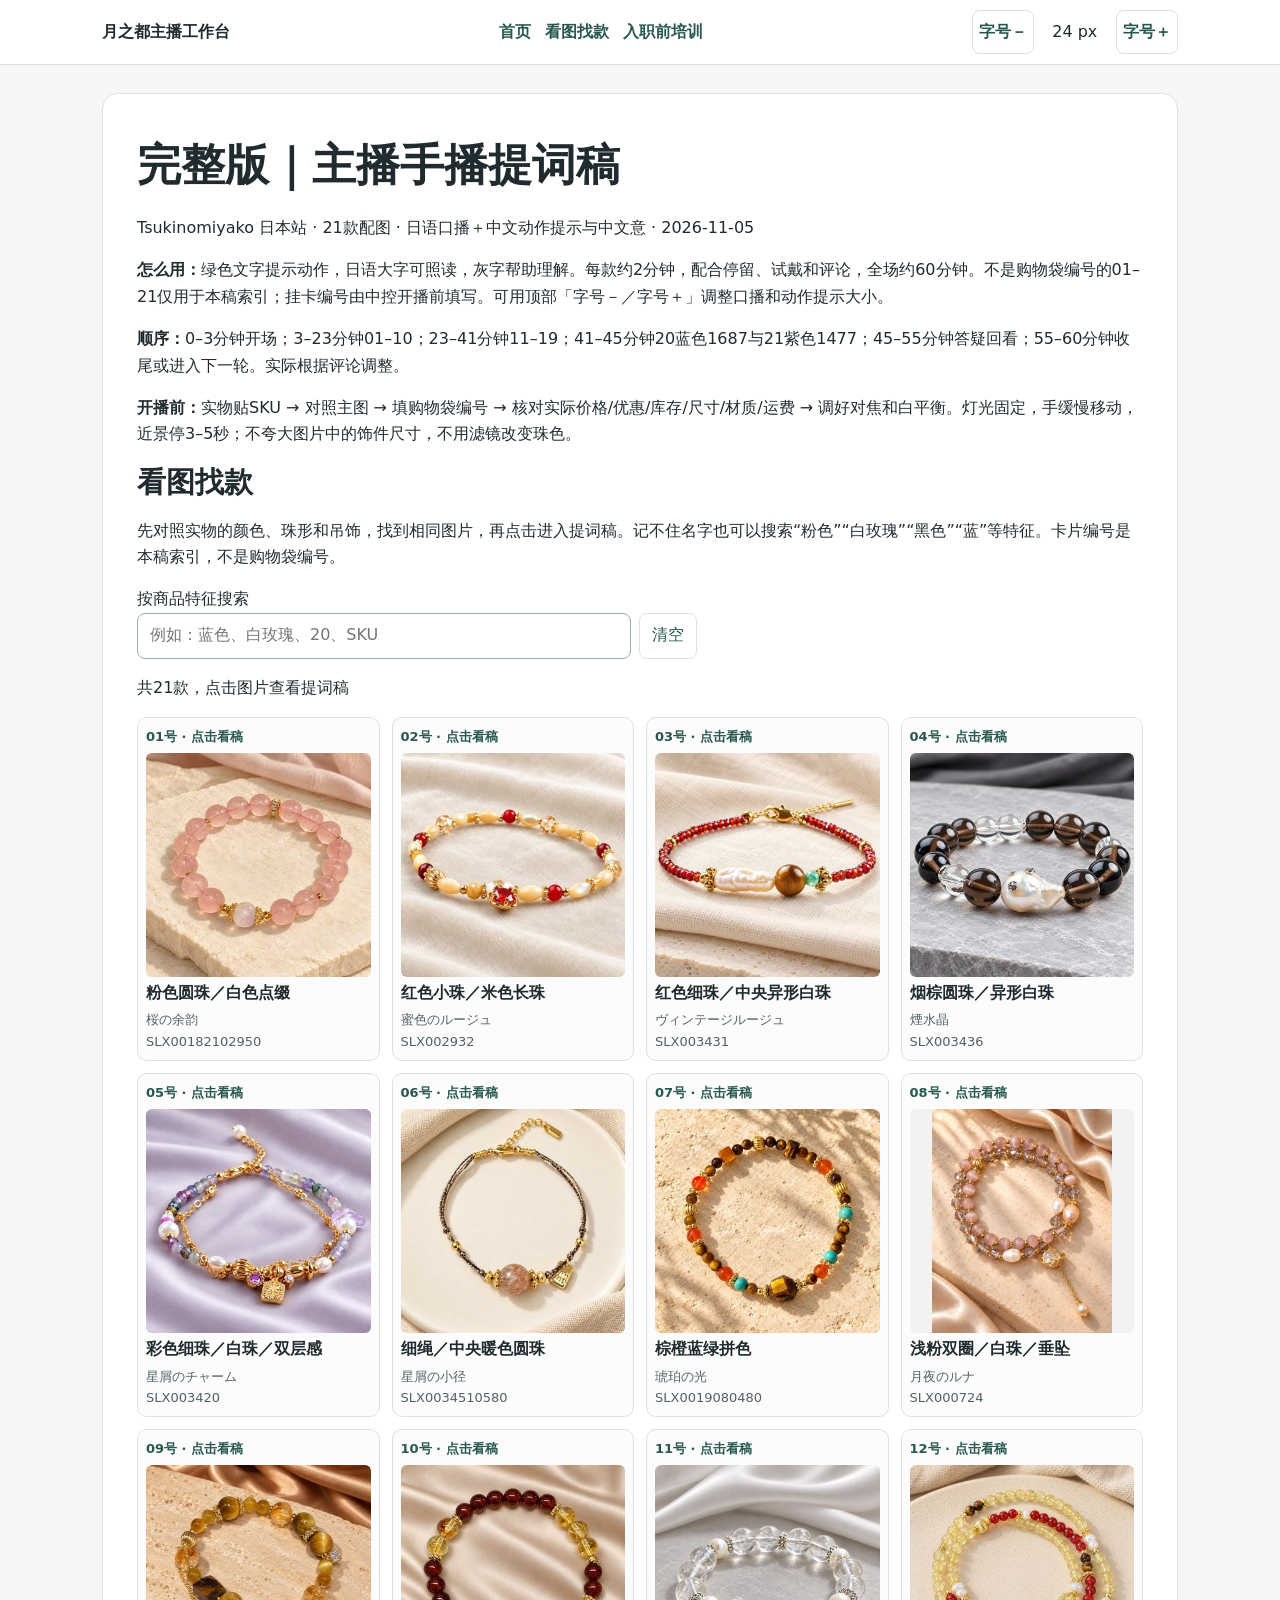
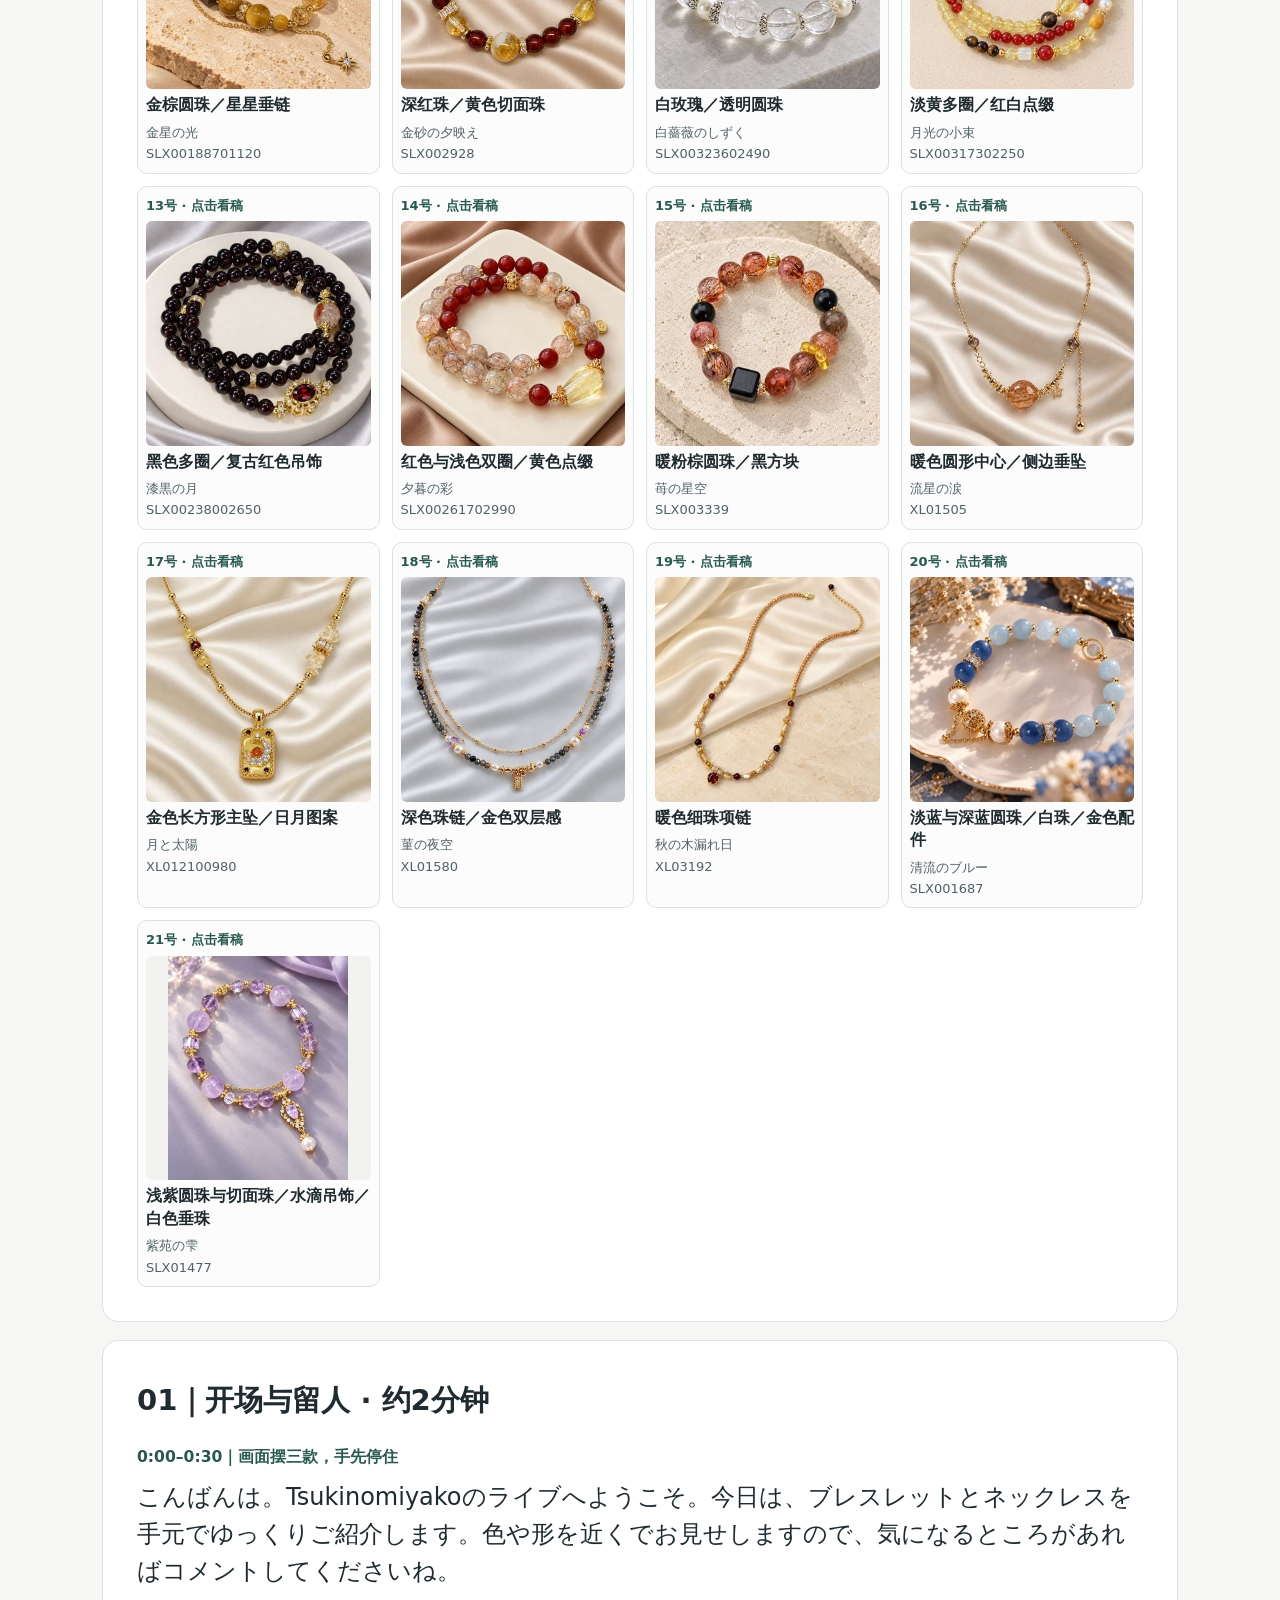
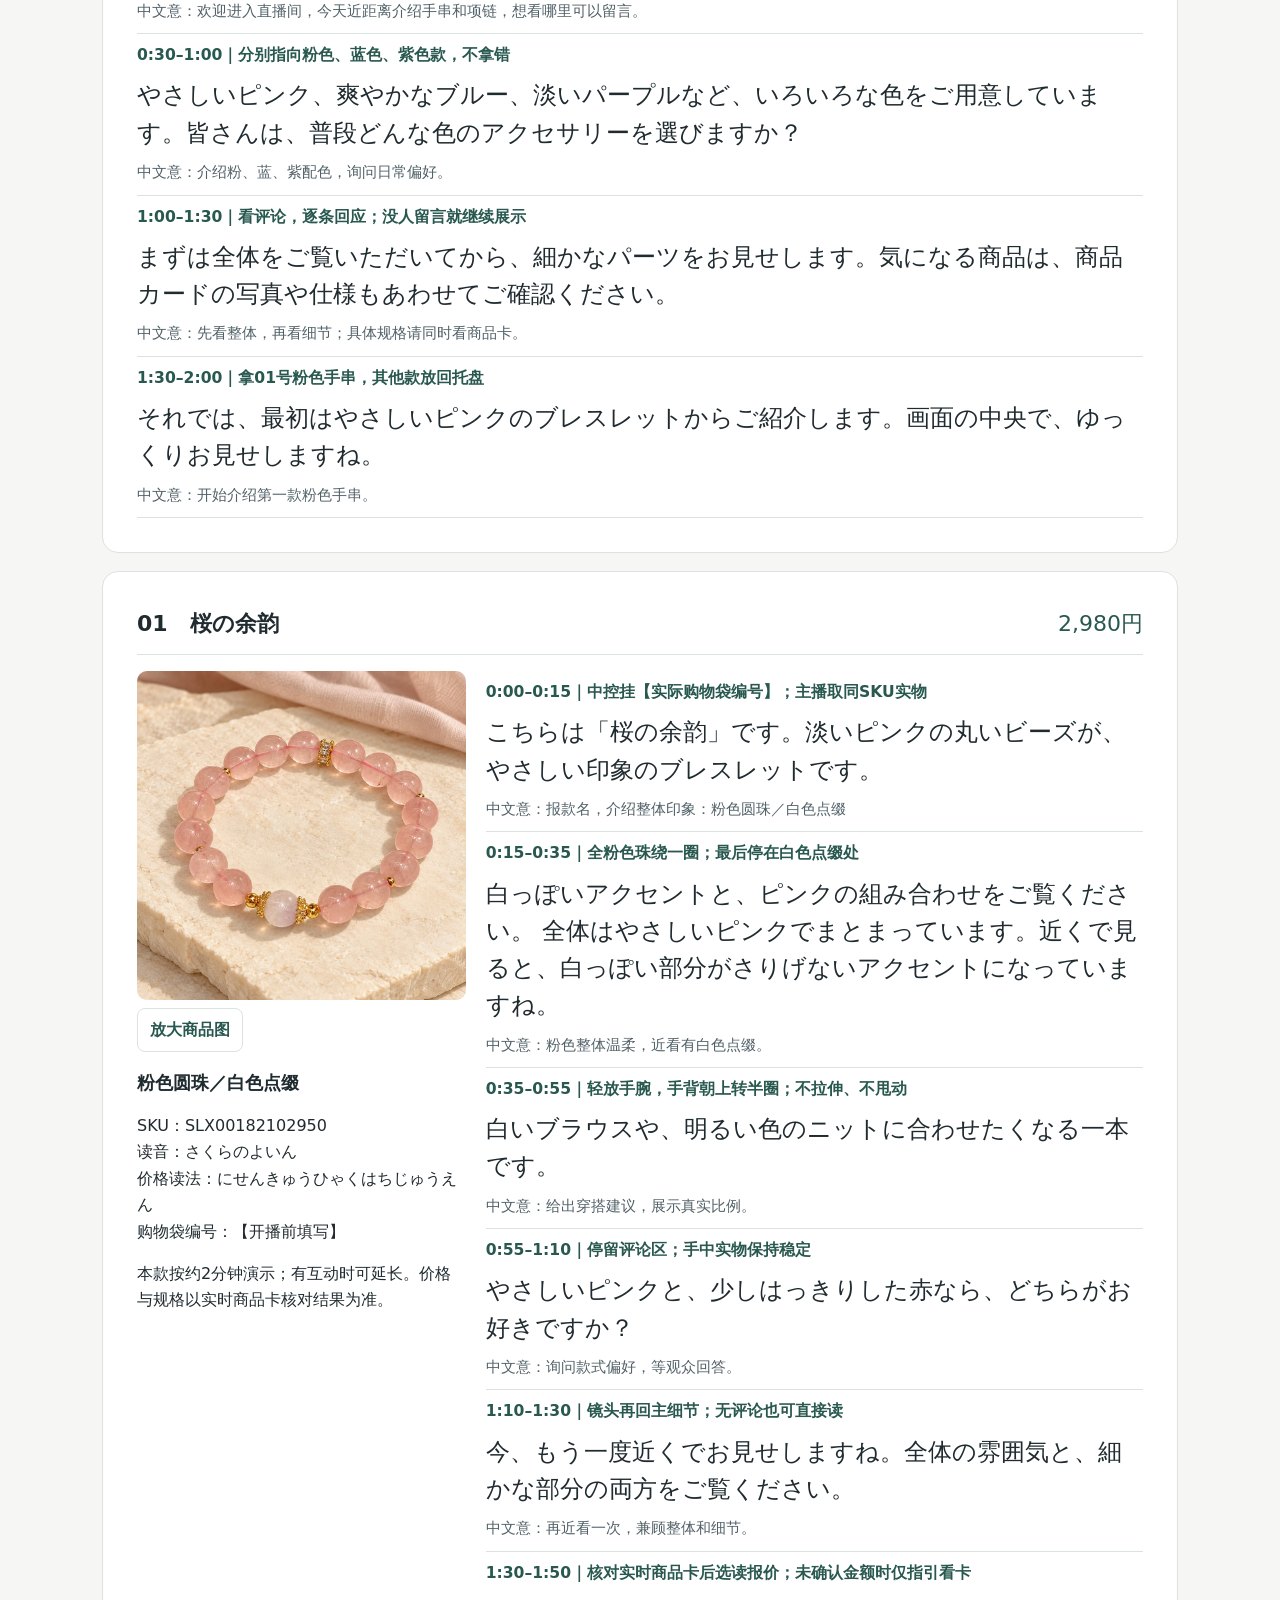
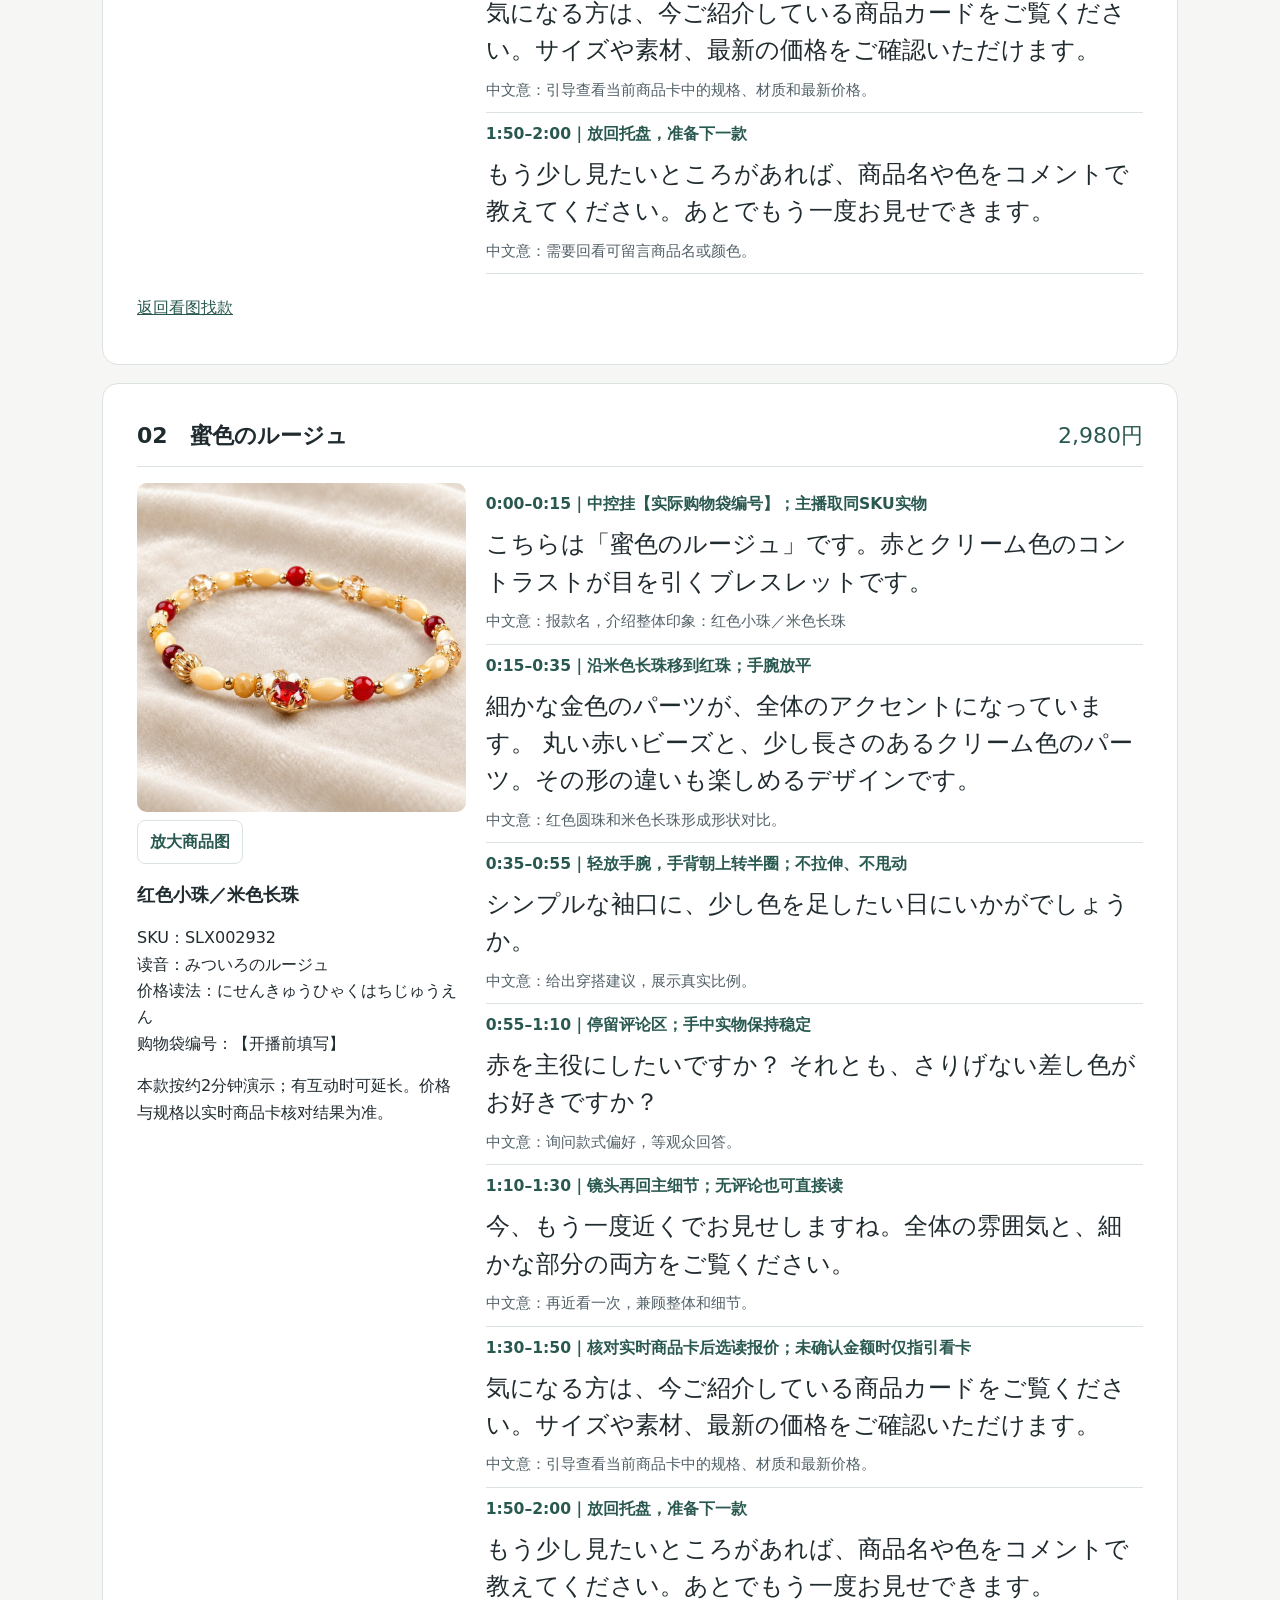
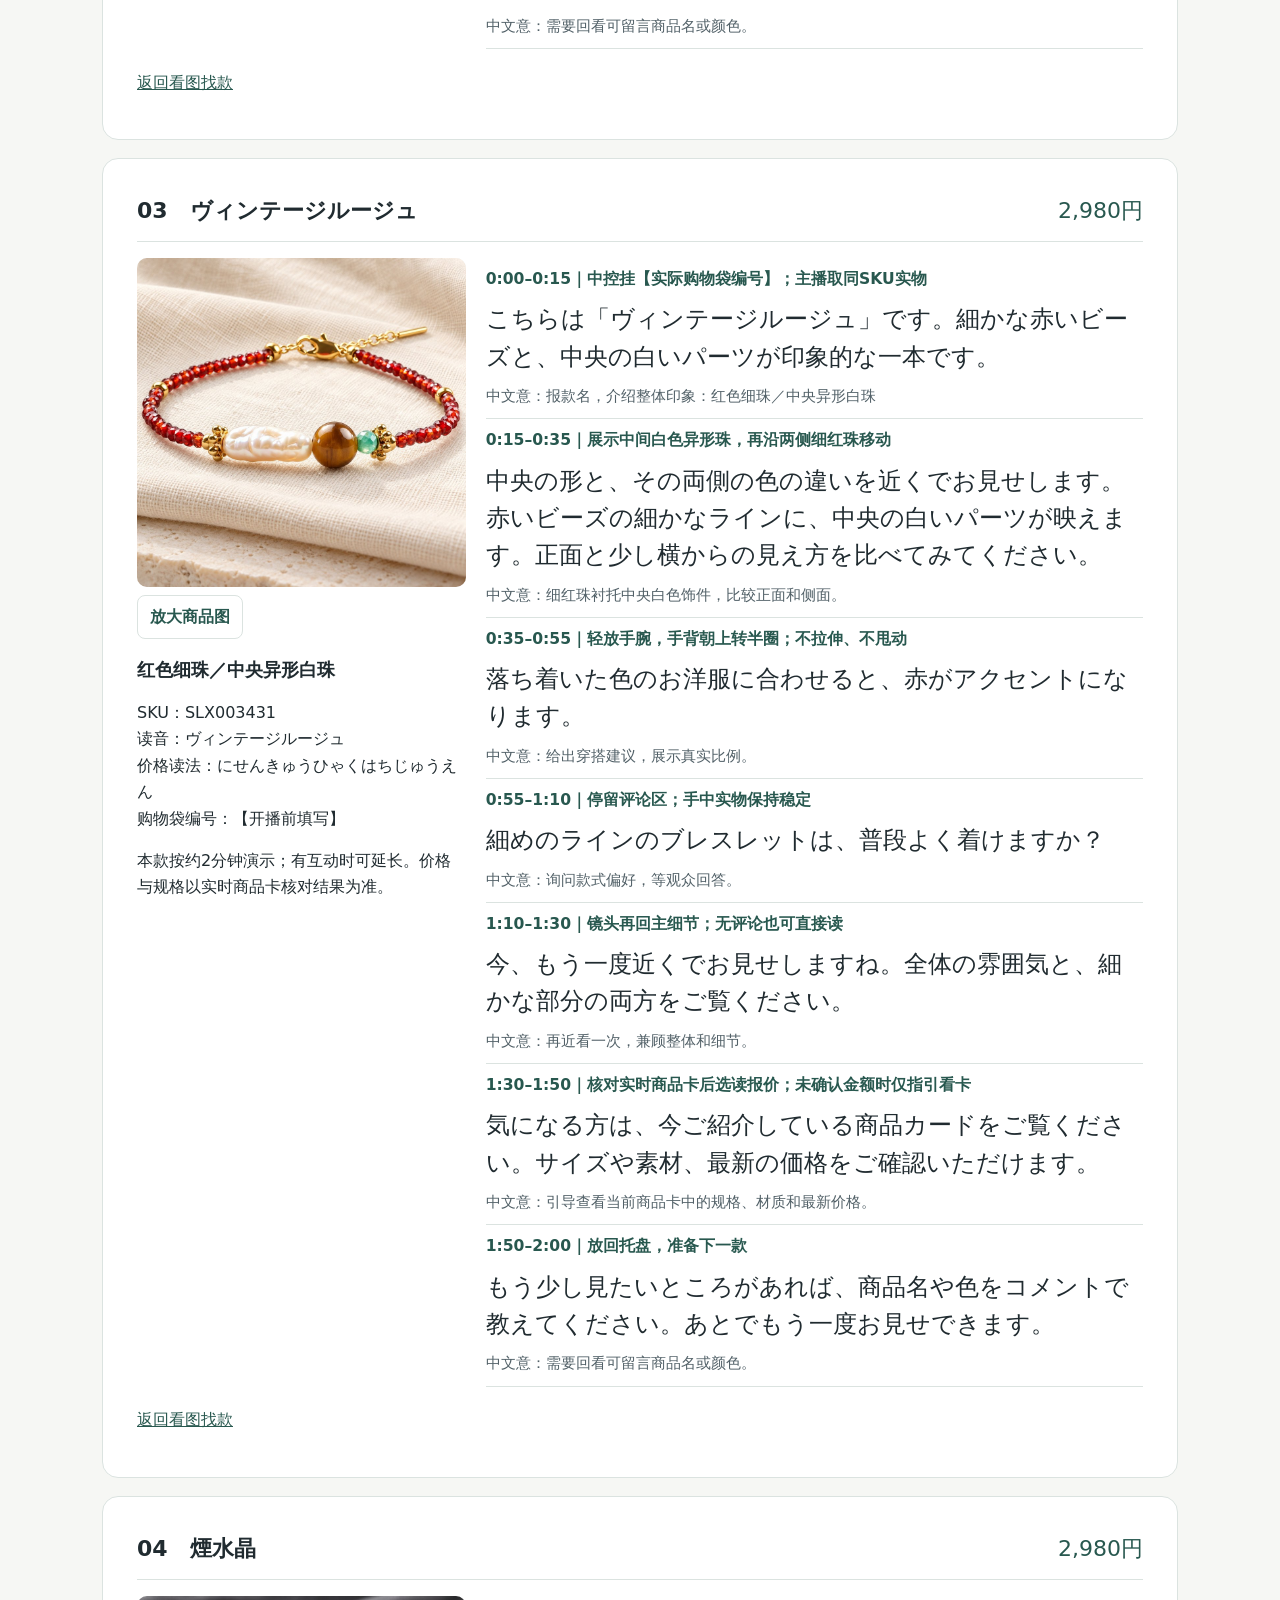
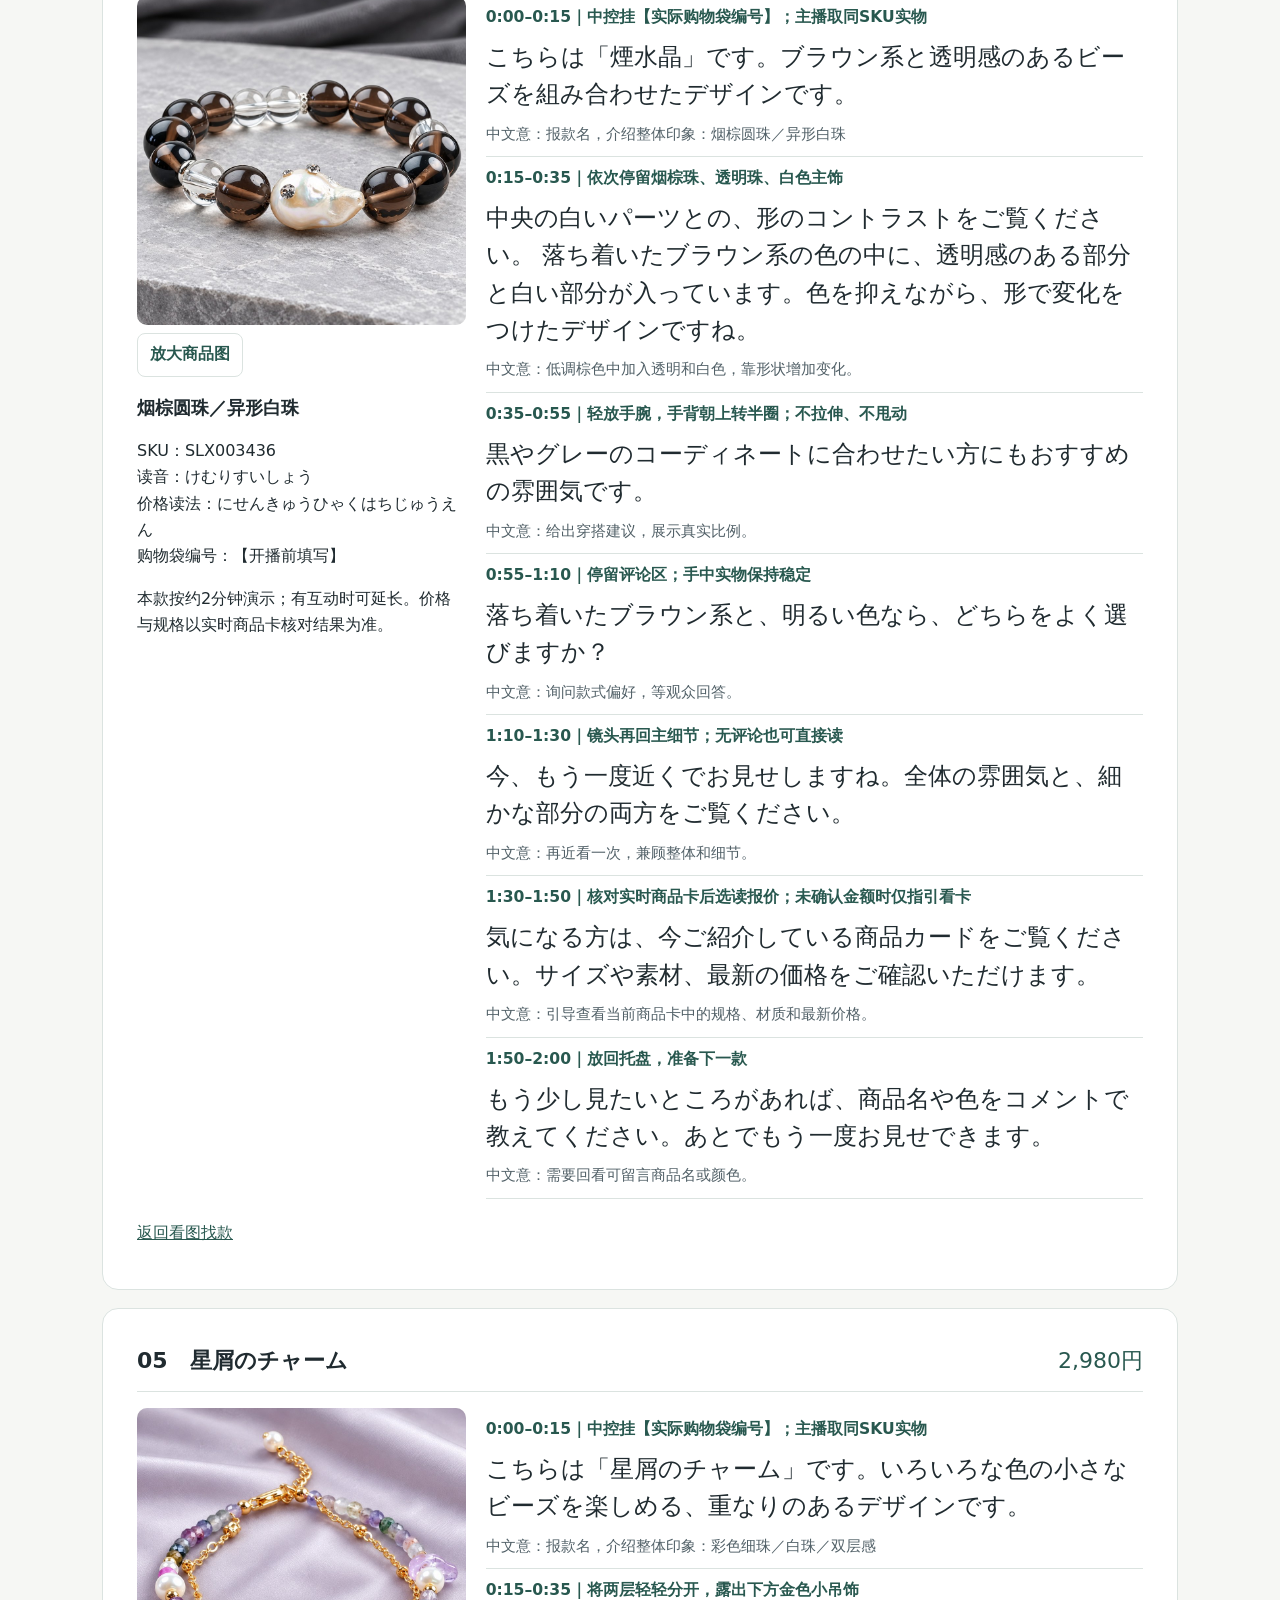
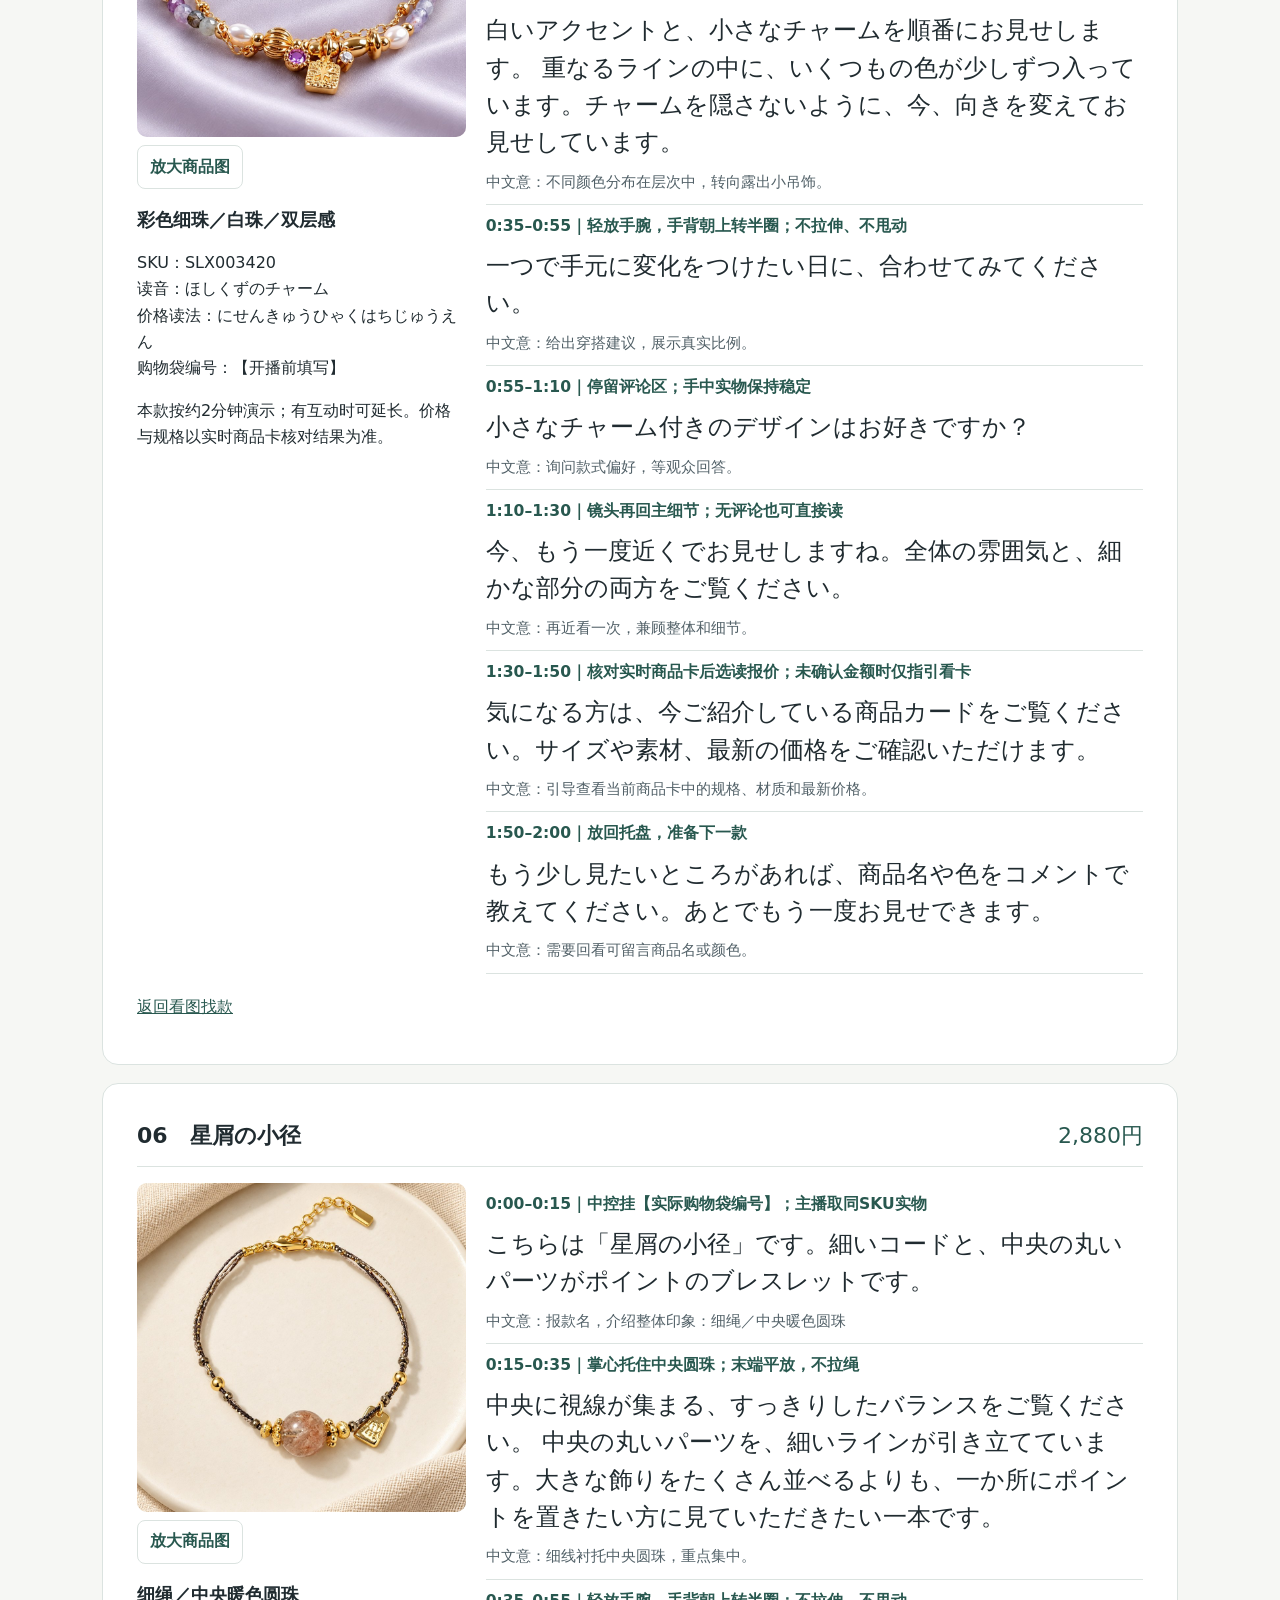
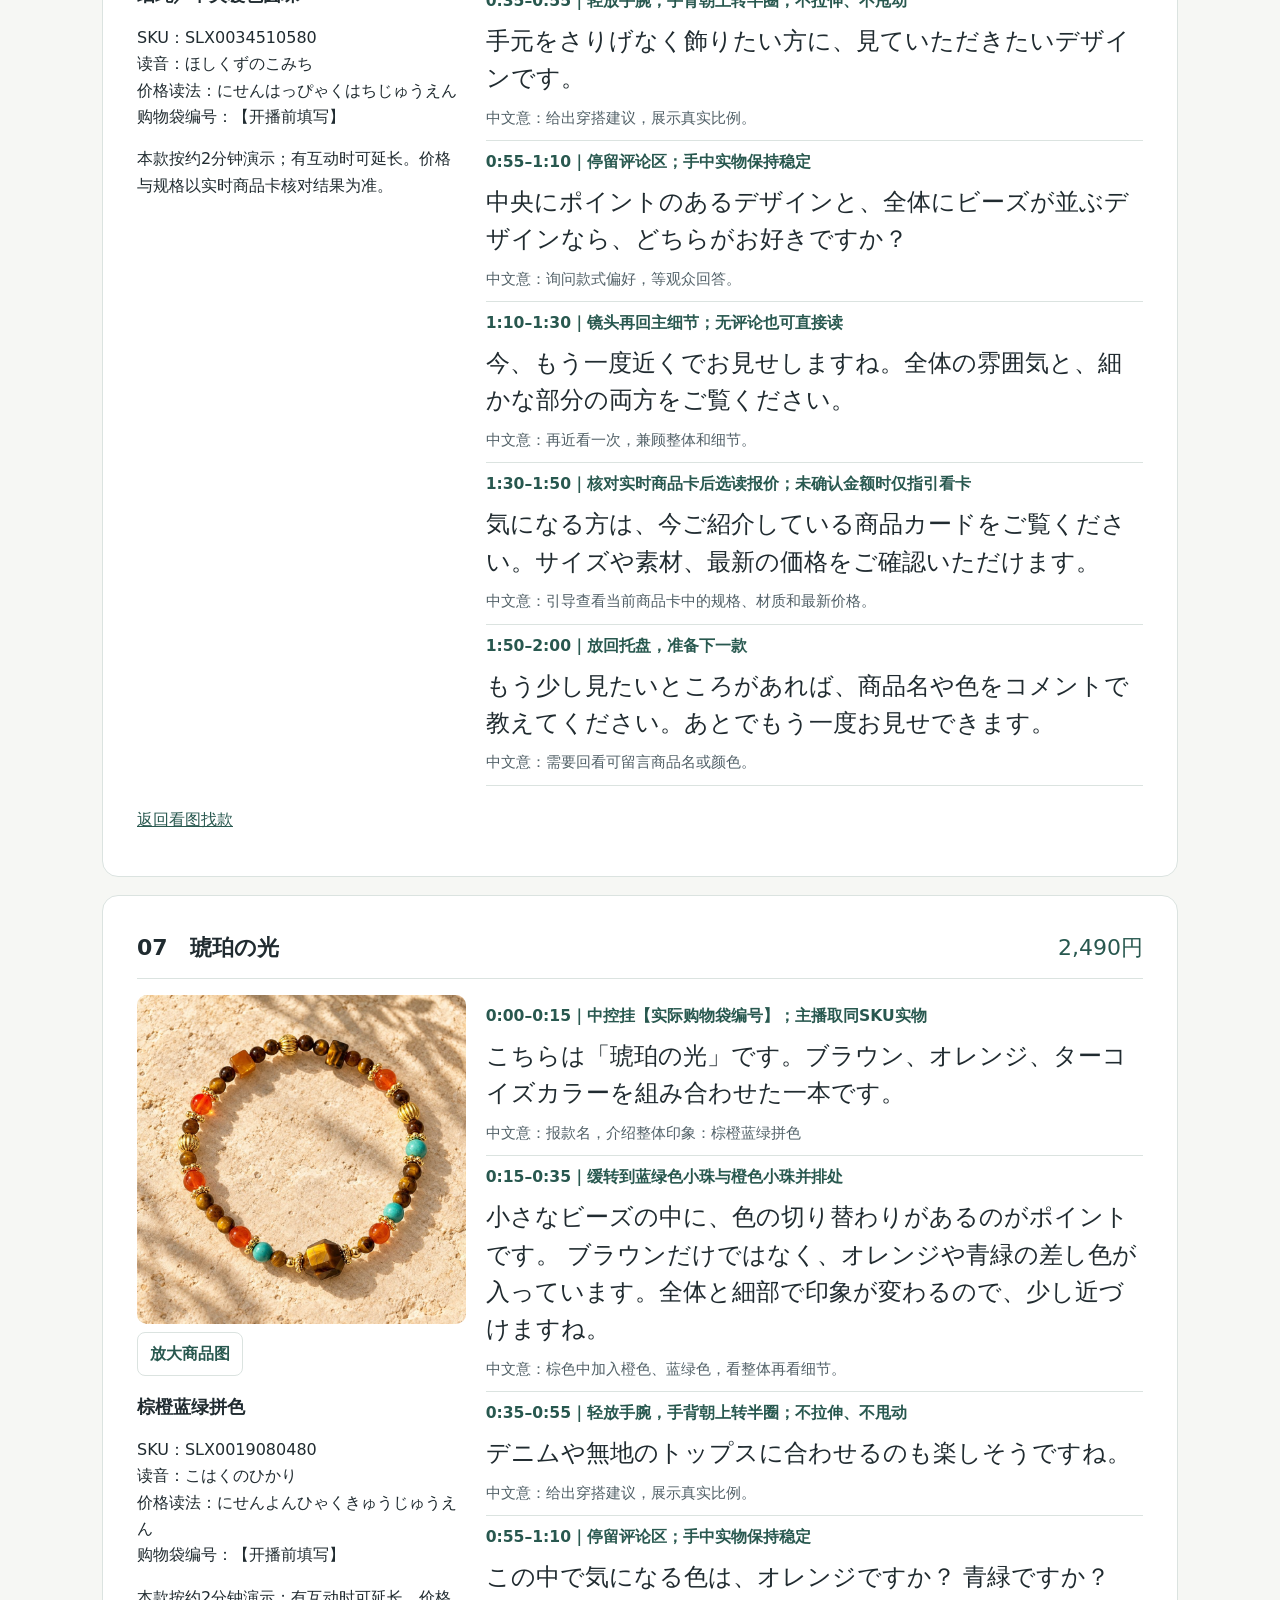
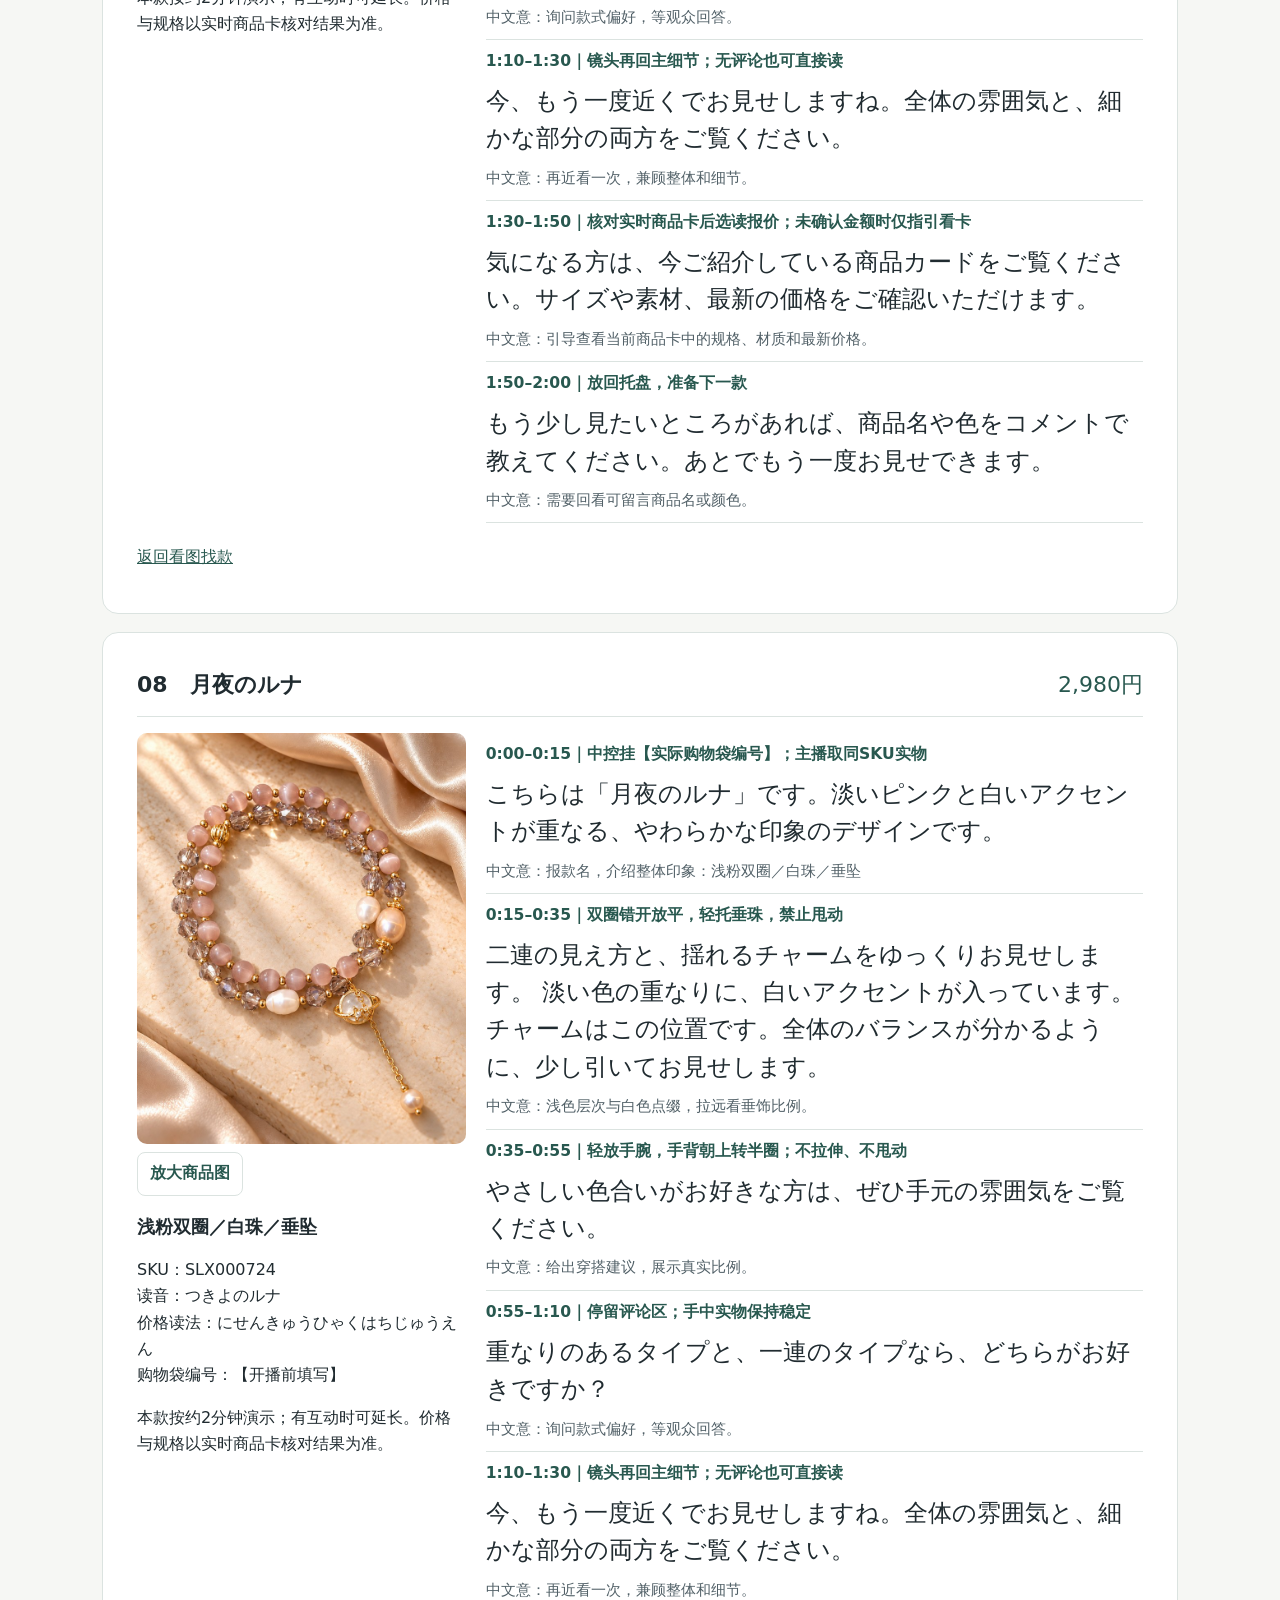
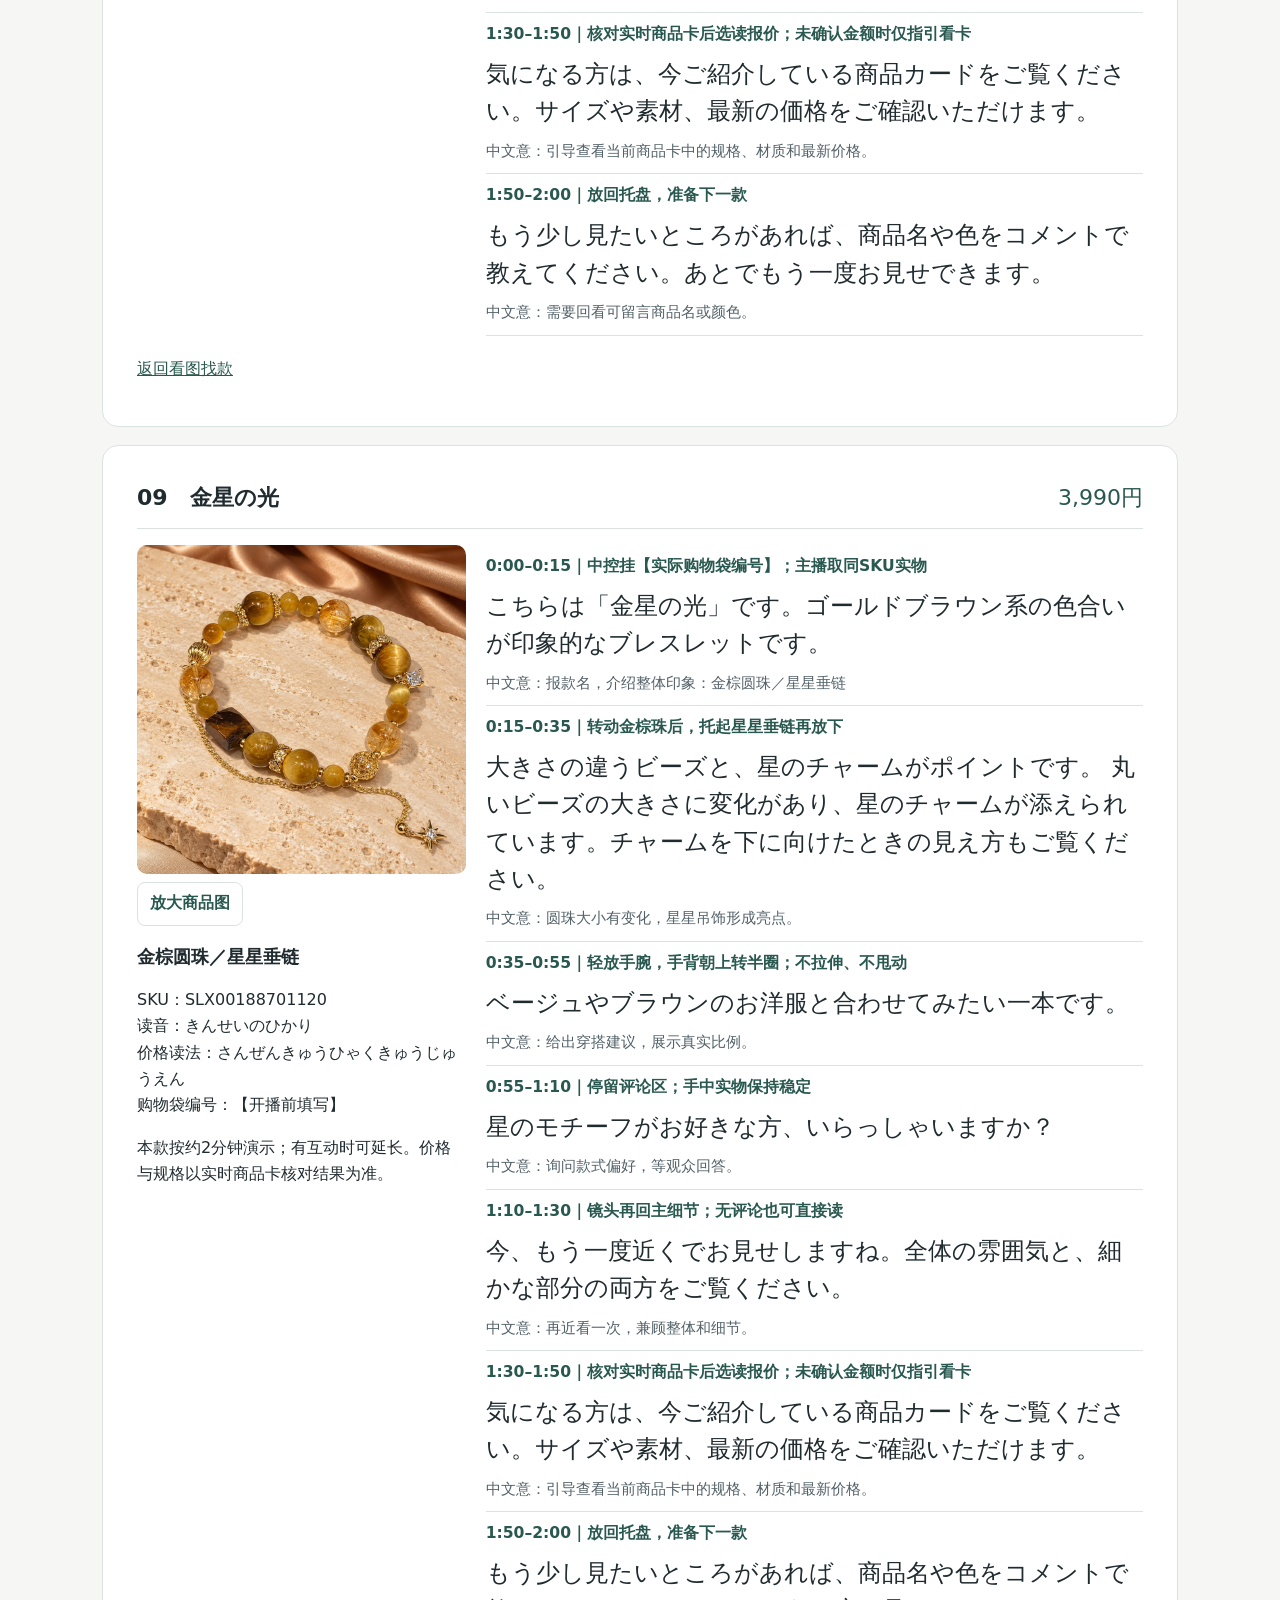
==== guide.html @ 085e4296 "Publish presenter workbench and mobile guide" ====
<!doctype html><html lang="zh-CN"><head><meta charset="utf-8"><meta name="viewport" content="width=device-width,initial-scale=1"><meta name="robots" content="noindex,nofollow"><title>主播手播提词稿｜月之都主播工作台</title><link rel="stylesheet" href="site.css"></head><body><header class="site-header"><div class="bar"><span class="brand">月之都主播工作台</span><nav class="site-nav" aria-label="站点导航"><a href="index.html">首页</a><a href="guide.html#gallery">看图找款</a><a href="training.html">入职前培训</a></nav><div class="font-controls" role="group" aria-label="提词字号"><button id="font-down" type="button" aria-label="减小提词字号">字号－</button><output id="font-value" aria-live="polite">24 px</output><button id="font-up" type="button" aria-label="增大提词字号">字号＋</button></div></div></header><main><section class="top" id="intro"><h1>完整版｜主播手播提词稿</h1><p>Tsukinomiyako 日本站 · 21款配图 · 日语口播＋中文动作提示与中文意 · 2026-11-05</p><p><b>怎么用：</b>绿色文字提示动作，日语大字可照读，灰字帮助理解。每款约2分钟，配合停留、试戴和评论，全场约60分钟。不是购物袋编号的01–21仅用于本稿索引；挂卡编号由中控开播前填写。可用顶部「字号－／字号＋」调整口播和动作提示大小。</p><p><b>顺序：</b>0–3分钟开场；3–23分钟01–10；23–41分钟11–19；41–45分钟20蓝色1687与21紫色1477；45–55分钟答疑回看；55–60分钟收尾或进入下一轮。实际根据评论调整。</p><p><b>开播前：</b>实物贴SKU → 对照主图 → 填购物袋编号 → 核对实际价格/优惠/库存/尺寸/材质/运费 → 调好对焦和白平衡。灯光固定，手缓慢移动，近景停3–5秒；不夸大图片中的饰件尺寸，不用滤镜改变珠色。</p><div id="gallery"><h2>看图找款</h2><p>先对照实物的颜色、珠形和吊饰，找到相同图片，再点击进入提词稿。记不住名字也可以搜索“粉色”“白玫瑰”“黑色”“蓝”等特征。卡片编号是本稿索引，不是购物袋编号。</p><label for="find">按商品特征搜索</label><div class="search-line"><input id="find" type="search" placeholder="例如：蓝色、白玫瑰、20、SKU"><button type="button" id="clear-search">清空</button></div><p id="gallery-count" aria-live="polite">共21款，点击图片查看提词稿</p><nav class="product-gallery" aria-label="按商品图片查找提词稿"><a href="#p1" data-key="SLX00182102950桜の余韵粉色圆珠／白色点缀" aria-label="1号 粉色圆珠／白色点缀 查看提词稿"><span class="number">01号 · 点击看稿</span><img src="thumb-01.jpg" loading="lazy" decoding="async" alt="粉色圆珠／白色点缀" width="360" height="360"><strong>粉色圆珠／白色点缀</strong><small>桜の余韵<br>SLX00182102950</small></a><a href="#p2" data-key="SLX002932蜜色のルージュ红色小珠／米色长珠" aria-label="2号 红色小珠／米色长珠 查看提词稿"><span class="number">02号 · 点击看稿</span><img src="thumb-02.jpg" loading="lazy" decoding="async" alt="红色小珠／米色长珠" width="360" height="360"><strong>红色小珠／米色长珠</strong><small>蜜色のルージュ<br>SLX002932</small></a><a href="#p3" data-key="SLX003431ヴィンテージルージュ红色细珠／中央异形白珠" aria-label="3号 红色细珠／中央异形白珠 查看提词稿"><span class="number">03号 · 点击看稿</span><img src="thumb-03.jpg" loading="lazy" decoding="async" alt="红色细珠／中央异形白珠" width="360" height="360"><strong>红色细珠／中央异形白珠</strong><small>ヴィンテージルージュ<br>SLX003431</small></a><a href="#p4" data-key="SLX003436煙水晶烟棕圆珠／异形白珠" aria-label="4号 烟棕圆珠／异形白珠 查看提词稿"><span class="number">04号 · 点击看稿</span><img src="thumb-04.jpg" loading="lazy" decoding="async" alt="烟棕圆珠／异形白珠" width="360" height="360"><strong>烟棕圆珠／异形白珠</strong><small>煙水晶<br>SLX003436</small></a><a href="#p5" data-key="SLX003420星屑のチャーム彩色细珠／白珠／双层感" aria-label="5号 彩色细珠／白珠／双层感 查看提词稿"><span class="number">05号 · 点击看稿</span><img src="thumb-05.jpg" loading="lazy" decoding="async" alt="彩色细珠／白珠／双层感" width="360" height="360"><strong>彩色细珠／白珠／双层感</strong><small>星屑のチャーム<br>SLX003420</small></a><a href="#p6" data-key="SLX0034510580星屑の小径细绳／中央暖色圆珠" aria-label="6号 细绳／中央暖色圆珠 查看提词稿"><span class="number">06号 · 点击看稿</span><img src="thumb-06.jpg" loading="lazy" decoding="async" alt="细绳／中央暖色圆珠" width="360" height="360"><strong>细绳／中央暖色圆珠</strong><small>星屑の小径<br>SLX0034510580</small></a><a href="#p7" data-key="SLX0019080480琥珀の光棕橙蓝绿拼色" aria-label="7号 棕橙蓝绿拼色 查看提词稿"><span class="number">07号 · 点击看稿</span><img src="thumb-07.jpg" loading="lazy" decoding="async" alt="棕橙蓝绿拼色" width="360" height="360"><strong>棕橙蓝绿拼色</strong><small>琥珀の光<br>SLX0019080480</small></a><a href="#p8" data-key="SLX000724月夜のルナ浅粉双圈／白珠／垂坠" aria-label="8号 浅粉双圈／白珠／垂坠 查看提词稿"><span class="number">08号 · 点击看稿</span><img src="thumb-08.jpg" loading="lazy" decoding="async" alt="浅粉双圈／白珠／垂坠" width="360" height="360"><strong>浅粉双圈／白珠／垂坠</strong><small>月夜のルナ<br>SLX000724</small></a><a href="#p9" data-key="SLX00188701120金星の光金棕圆珠／星星垂链" aria-label="9号 金棕圆珠／星星垂链 查看提词稿"><span class="number">09号 · 点击看稿</span><img src="thumb-09.jpg" loading="lazy" decoding="async" alt="金棕圆珠／星星垂链" width="360" height="360"><strong>金棕圆珠／星星垂链</strong><small>金星の光<br>SLX00188701120</small></a><a href="#p10" data-key="SLX002928金砂の夕映え深红珠／黄色切面珠" aria-label="10号 深红珠／黄色切面珠 查看提词稿"><span class="number">10号 · 点击看稿</span><img src="thumb-10.jpg" loading="lazy" decoding="async" alt="深红珠／黄色切面珠" width="360" height="360"><strong>深红珠／黄色切面珠</strong><small>金砂の夕映え<br>SLX002928</small></a><a href="#p11" data-key="SLX00323602490白薔薇のしずく白玫瑰／透明圆珠" aria-label="11号 白玫瑰／透明圆珠 查看提词稿"><span class="number">11号 · 点击看稿</span><img src="thumb-11.jpg" loading="lazy" decoding="async" alt="白玫瑰／透明圆珠" width="360" height="360"><strong>白玫瑰／透明圆珠</strong><small>白薔薇のしずく<br>SLX00323602490</small></a><a href="#p12" data-key="SLX00317302250月光の小束淡黄多圈／红白点缀" aria-label="12号 淡黄多圈／红白点缀 查看提词稿"><span class="number">12号 · 点击看稿</span><img src="thumb-12.jpg" loading="lazy" decoding="async" alt="淡黄多圈／红白点缀" width="360" height="360"><strong>淡黄多圈／红白点缀</strong><small>月光の小束<br>SLX00317302250</small></a><a href="#p13" data-key="SLX00238002650漆黒の月黑色多圈／复古红色吊饰" aria-label="13号 黑色多圈／复古红色吊饰 查看提词稿"><span class="number">13号 · 点击看稿</span><img src="thumb-13.jpg" loading="lazy" decoding="async" alt="黑色多圈／复古红色吊饰" width="360" height="360"><strong>黑色多圈／复古红色吊饰</strong><small>漆黒の月<br>SLX00238002650</small></a><a href="#p14" data-key="SLX00261702990夕暮の彩红色与浅色双圈／黄色点缀" aria-label="14号 红色与浅色双圈／黄色点缀 查看提词稿"><span class="number">14号 · 点击看稿</span><img src="thumb-14.jpg" loading="lazy" decoding="async" alt="红色与浅色双圈／黄色点缀" width="360" height="360"><strong>红色与浅色双圈／黄色点缀</strong><small>夕暮の彩<br>SLX00261702990</small></a><a href="#p15" data-key="SLX003339苺の星空暖粉棕圆珠／黑方块" aria-label="15号 暖粉棕圆珠／黑方块 查看提词稿"><span class="number">15号 · 点击看稿</span><img src="thumb-15.jpg" loading="lazy" decoding="async" alt="暖粉棕圆珠／黑方块" width="360" height="360"><strong>暖粉棕圆珠／黑方块</strong><small>苺の星空<br>SLX003339</small></a><a href="#p16" data-key="XL01505流星の涙暖色圆形中心／侧边垂坠" aria-label="16号 暖色圆形中心／侧边垂坠 查看提词稿"><span class="number">16号 · 点击看稿</span><img src="thumb-16.jpg" loading="lazy" decoding="async" alt="暖色圆形中心／侧边垂坠" width="360" height="360"><strong>暖色圆形中心／侧边垂坠</strong><small>流星の涙<br>XL01505</small></a><a href="#p17" data-key="XL012100980月と太陽金色长方形主坠／日月图案" aria-label="17号 金色长方形主坠／日月图案 查看提词稿"><span class="number">17号 · 点击看稿</span><img src="thumb-17.jpg" loading="lazy" decoding="async" alt="金色长方形主坠／日月图案" width="360" height="360"><strong>金色长方形主坠／日月图案</strong><small>月と太陽<br>XL012100980</small></a><a href="#p18" data-key="XL01580菫の夜空深色珠链／金色双层感" aria-label="18号 深色珠链／金色双层感 查看提词稿"><span class="number">18号 · 点击看稿</span><img src="thumb-18.jpg" loading="lazy" decoding="async" alt="深色珠链／金色双层感" width="360" height="360"><strong>深色珠链／金色双层感</strong><small>菫の夜空<br>XL01580</small></a><a href="#p19" data-key="XL03192秋の木漏れ日暖色细珠项链" aria-label="19号 暖色细珠项链 查看提词稿"><span class="number">19号 · 点击看稿</span><img src="thumb-19.jpg" loading="lazy" decoding="async" alt="暖色细珠项链" width="360" height="360"><strong>暖色细珠项链</strong><small>秋の木漏れ日<br>XL03192</small></a><a href="#p20" data-key="SLX001687清流のブルー淡蓝与深蓝圆珠／白珠／金色配件" aria-label="20号 淡蓝与深蓝圆珠／白珠／金色配件 查看提词稿"><span class="number">20号 · 点击看稿</span><img src="thumb-20.jpg" loading="lazy" decoding="async" alt="淡蓝与深蓝圆珠／白珠／金色配件" width="360" height="360"><strong>淡蓝与深蓝圆珠／白珠／金色配件</strong><small>清流のブルー<br>SLX001687</small></a><a href="#p21" data-key="SLX01477紫苑の雫浅紫圆珠与切面珠／水滴吊饰／白色垂珠" aria-label="21号 浅紫圆珠与切面珠／水滴吊饰／白色垂珠 查看提词稿"><span class="number">21号 · 点击看稿</span><img src="thumb-21.jpg" loading="lazy" decoding="async" alt="浅紫圆珠与切面珠／水滴吊饰／白色垂珠" width="360" height="360"><strong>浅紫圆珠与切面珠／水滴吊饰／白色垂珠</strong><small>紫苑の雫<br>SLX01477</small></a></nav></div></section><section class="top"><h2>01｜开场与留人 · 约2分钟</h2><div class="beat"><small>0:00–0:30｜画面摆三款，手先停住</small><p lang="ja">こんばんは。Tsukinomiyakoのライブへようこそ。今日は、ブレスレットとネックレスを手元でゆっくりご紹介します。色や形を近くでお見せしますので、気になるところがあればコメントしてくださいね。</p><div class="cn">中文意：欢迎进入直播间，今天近距离介绍手串和项链，想看哪里可以留言。</div></div><div class="beat"><small>0:30–1:00｜分别指向粉色、蓝色、紫色款，不拿错</small><p lang="ja">やさしいピンク、爽やかなブルー、淡いパープルなど、いろいろな色をご用意しています。皆さんは、普段どんな色のアクセサリーを選びますか？</p><div class="cn">中文意：介绍粉、蓝、紫配色，询问日常偏好。</div></div><div class="beat"><small>1:00–1:30｜看评论，逐条回应；没人留言就继续展示</small><p lang="ja">まずは全体をご覧いただいてから、細かなパーツをお見せします。気になる商品は、商品カードの写真や仕様もあわせてご確認ください。</p><div class="cn">中文意：先看整体，再看细节；具体规格请同时看商品卡。</div></div><div class="beat"><small>1:30–2:00｜拿01号粉色手串，其他款放回托盘</small><p lang="ja">それでは、最初はやさしいピンクのブレスレットからご紹介します。画面の中央で、ゆっくりお見せしますね。</p><div class="cn">中文意：开始介绍第一款粉色手串。</div></div></section><section class="card" id="p1" data-key="SLX00182102950桜の余韵粉色圆珠／白色点缀"><header><b>01　桜の余韵</b><span>2,980円</span></header><div class="layout"><aside><img src="product-01.jpg" loading="lazy" decoding="async" alt="粉色圆珠／白色点缀"><button type="button" class="image-view">放大商品图</button><h3>粉色圆珠／白色点缀</h3><p>SKU：SLX00182102950<br>读音：さくらのよいん<br>价格读法：にせんきゅうひゃくはちじゅうえん<br>购物袋编号：【开播前填写】</p><p>本款按约2分钟演示；有互动时可延长。价格与规格以实时商品卡核对结果为准。</p></aside><article><div class="beat"><small>0:00–0:15｜中控挂【实际购物袋编号】；主播取同SKU实物</small><p lang="ja">こちらは「桜の余韵」です。淡いピンクの丸いビーズが、やさしい印象のブレスレットです。</p><div class="cn">中文意：报款名，介绍整体印象：粉色圆珠／白色点缀</div></div><div class="beat"><small>0:15–0:35｜全粉色珠绕一圈；最后停在白色点缀处</small><p lang="ja">白っぽいアクセントと、ピンクの組み合わせをご覧ください。 全体はやさしいピンクでまとまっています。近くで見ると、白っぽい部分がさりげないアクセントになっていますね。</p><div class="cn">中文意：粉色整体温柔，近看有白色点缀。</div></div><div class="beat"><small>0:35–0:55｜轻放手腕，手背朝上转半圈；不拉伸、不甩动</small><p lang="ja">白いブラウスや、明るい色のニットに合わせたくなる一本です。</p><div class="cn">中文意：给出穿搭建议，展示真实比例。</div></div><div class="beat"><small>0:55–1:10｜停留评论区；手中实物保持稳定</small><p lang="ja">やさしいピンクと、少しはっきりした赤なら、どちらがお好きですか？</p><div class="cn">中文意：询问款式偏好，等观众回答。</div></div><div class="beat"><small>1:10–1:30｜镜头再回主细节；无评论也可直接读</small><p lang="ja">今、もう一度近くでお見せしますね。全体の雰囲気と、細かな部分の両方をご覧ください。</p><div class="cn">中文意：再近看一次，兼顾整体和细节。</div></div><div class="beat"><small>1:30–1:50｜核对实时商品卡后选读报价；未确认金额时仅指引看卡</small><p lang="ja">気になる方は、今ご紹介している商品カードをご覧ください。サイズや素材、最新の価格をご確認いただけます。</p><div class="cn">中文意：引导查看当前商品卡中的规格、材质和最新价格。</div></div><div class="beat"><small>1:50–2:00｜放回托盘，准备下一款</small><p lang="ja">もう少し見たいところがあれば、商品名や色をコメントで教えてください。あとでもう一度お見せできます。</p><div class="cn">中文意：需要回看可留言商品名或颜色。</div></div></article></div><a class="back" href="#gallery">返回看图找款</a></section><section class="card" id="p2" data-key="SLX002932蜜色のルージュ红色小珠／米色长珠"><header><b>02　蜜色のルージュ</b><span>2,980円</span></header><div class="layout"><aside><img src="product-02.jpg" loading="lazy" decoding="async" alt="红色小珠／米色长珠"><button type="button" class="image-view">放大商品图</button><h3>红色小珠／米色长珠</h3><p>SKU：SLX002932<br>读音：みついろのルージュ<br>价格读法：にせんきゅうひゃくはちじゅうえん<br>购物袋编号：【开播前填写】</p><p>本款按约2分钟演示；有互动时可延长。价格与规格以实时商品卡核对结果为准。</p></aside><article><div class="beat"><small>0:00–0:15｜中控挂【实际购物袋编号】；主播取同SKU实物</small><p lang="ja">こちらは「蜜色のルージュ」です。赤とクリーム色のコントラストが目を引くブレスレットです。</p><div class="cn">中文意：报款名，介绍整体印象：红色小珠／米色长珠</div></div><div class="beat"><small>0:15–0:35｜沿米色长珠移到红珠；手腕放平</small><p lang="ja">細かな金色のパーツが、全体のアクセントになっています。 丸い赤いビーズと、少し長さのあるクリーム色のパーツ。その形の違いも楽しめるデザインです。</p><div class="cn">中文意：红色圆珠和米色长珠形成形状对比。</div></div><div class="beat"><small>0:35–0:55｜轻放手腕，手背朝上转半圈；不拉伸、不甩动</small><p lang="ja">シンプルな袖口に、少し色を足したい日にいかがでしょうか。</p><div class="cn">中文意：给出穿搭建议，展示真实比例。</div></div><div class="beat"><small>0:55–1:10｜停留评论区；手中实物保持稳定</small><p lang="ja">赤を主役にしたいですか？ それとも、さりげない差し色がお好きですか？</p><div class="cn">中文意：询问款式偏好，等观众回答。</div></div><div class="beat"><small>1:10–1:30｜镜头再回主细节；无评论也可直接读</small><p lang="ja">今、もう一度近くでお見せしますね。全体の雰囲気と、細かな部分の両方をご覧ください。</p><div class="cn">中文意：再近看一次，兼顾整体和细节。</div></div><div class="beat"><small>1:30–1:50｜核对实时商品卡后选读报价；未确认金额时仅指引看卡</small><p lang="ja">気になる方は、今ご紹介している商品カードをご覧ください。サイズや素材、最新の価格をご確認いただけます。</p><div class="cn">中文意：引导查看当前商品卡中的规格、材质和最新价格。</div></div><div class="beat"><small>1:50–2:00｜放回托盘，准备下一款</small><p lang="ja">もう少し見たいところがあれば、商品名や色をコメントで教えてください。あとでもう一度お見せできます。</p><div class="cn">中文意：需要回看可留言商品名或颜色。</div></div></article></div><a class="back" href="#gallery">返回看图找款</a></section><section class="card" id="p3" data-key="SLX003431ヴィンテージルージュ红色细珠／中央异形白珠"><header><b>03　ヴィンテージルージュ</b><span>2,980円</span></header><div class="layout"><aside><img src="product-03.jpg" loading="lazy" decoding="async" alt="红色细珠／中央异形白珠"><button type="button" class="image-view">放大商品图</button><h3>红色细珠／中央异形白珠</h3><p>SKU：SLX003431<br>读音：ヴィンテージルージュ<br>价格读法：にせんきゅうひゃくはちじゅうえん<br>购物袋编号：【开播前填写】</p><p>本款按约2分钟演示；有互动时可延长。价格与规格以实时商品卡核对结果为准。</p></aside><article><div class="beat"><small>0:00–0:15｜中控挂【实际购物袋编号】；主播取同SKU实物</small><p lang="ja">こちらは「ヴィンテージルージュ」です。細かな赤いビーズと、中央の白いパーツが印象的な一本です。</p><div class="cn">中文意：报款名，介绍整体印象：红色细珠／中央异形白珠</div></div><div class="beat"><small>0:15–0:35｜展示中间白色异形珠，再沿两侧细红珠移动</small><p lang="ja">中央の形と、その両側の色の違いを近くでお見せします。 赤いビーズの細かなラインに、中央の白いパーツが映えます。正面と少し横からの見え方を比べてみてください。</p><div class="cn">中文意：细红珠衬托中央白色饰件，比较正面和侧面。</div></div><div class="beat"><small>0:35–0:55｜轻放手腕，手背朝上转半圈；不拉伸、不甩动</small><p lang="ja">落ち着いた色のお洋服に合わせると、赤がアクセントになります。</p><div class="cn">中文意：给出穿搭建议，展示真实比例。</div></div><div class="beat"><small>0:55–1:10｜停留评论区；手中实物保持稳定</small><p lang="ja">細めのラインのブレスレットは、普段よく着けますか？</p><div class="cn">中文意：询问款式偏好，等观众回答。</div></div><div class="beat"><small>1:10–1:30｜镜头再回主细节；无评论也可直接读</small><p lang="ja">今、もう一度近くでお見せしますね。全体の雰囲気と、細かな部分の両方をご覧ください。</p><div class="cn">中文意：再近看一次，兼顾整体和细节。</div></div><div class="beat"><small>1:30–1:50｜核对实时商品卡后选读报价；未确认金额时仅指引看卡</small><p lang="ja">気になる方は、今ご紹介している商品カードをご覧ください。サイズや素材、最新の価格をご確認いただけます。</p><div class="cn">中文意：引导查看当前商品卡中的规格、材质和最新价格。</div></div><div class="beat"><small>1:50–2:00｜放回托盘，准备下一款</small><p lang="ja">もう少し見たいところがあれば、商品名や色をコメントで教えてください。あとでもう一度お見せできます。</p><div class="cn">中文意：需要回看可留言商品名或颜色。</div></div></article></div><a class="back" href="#gallery">返回看图找款</a></section><section class="card" id="p4" data-key="SLX003436煙水晶烟棕圆珠／异形白珠"><header><b>04　煙水晶</b><span>2,980円</span></header><div class="layout"><aside><img src="product-04.jpg" loading="lazy" decoding="async" alt="烟棕圆珠／异形白珠"><button type="button" class="image-view">放大商品图</button><h3>烟棕圆珠／异形白珠</h3><p>SKU：SLX003436<br>读音：けむりすいしょう<br>价格读法：にせんきゅうひゃくはちじゅうえん<br>购物袋编号：【开播前填写】</p><p>本款按约2分钟演示；有互动时可延长。价格与规格以实时商品卡核对结果为准。</p></aside><article><div class="beat"><small>0:00–0:15｜中控挂【实际购物袋编号】；主播取同SKU实物</small><p lang="ja">こちらは「煙水晶」です。ブラウン系と透明感のあるビーズを組み合わせたデザインです。</p><div class="cn">中文意：报款名，介绍整体印象：烟棕圆珠／异形白珠</div></div><div class="beat"><small>0:15–0:35｜依次停留烟棕珠、透明珠、白色主饰</small><p lang="ja">中央の白いパーツとの、形のコントラストをご覧ください。 落ち着いたブラウン系の色の中に、透明感のある部分と白い部分が入っています。色を抑えながら、形で変化をつけたデザインですね。</p><div class="cn">中文意：低调棕色中加入透明和白色，靠形状增加变化。</div></div><div class="beat"><small>0:35–0:55｜轻放手腕，手背朝上转半圈；不拉伸、不甩动</small><p lang="ja">黒やグレーのコーディネートに合わせたい方にもおすすめの雰囲気です。</p><div class="cn">中文意：给出穿搭建议，展示真实比例。</div></div><div class="beat"><small>0:55–1:10｜停留评论区；手中实物保持稳定</small><p lang="ja">落ち着いたブラウン系と、明るい色なら、どちらをよく選びますか？</p><div class="cn">中文意：询问款式偏好，等观众回答。</div></div><div class="beat"><small>1:10–1:30｜镜头再回主细节；无评论也可直接读</small><p lang="ja">今、もう一度近くでお見せしますね。全体の雰囲気と、細かな部分の両方をご覧ください。</p><div class="cn">中文意：再近看一次，兼顾整体和细节。</div></div><div class="beat"><small>1:30–1:50｜核对实时商品卡后选读报价；未确认金额时仅指引看卡</small><p lang="ja">気になる方は、今ご紹介している商品カードをご覧ください。サイズや素材、最新の価格をご確認いただけます。</p><div class="cn">中文意：引导查看当前商品卡中的规格、材质和最新价格。</div></div><div class="beat"><small>1:50–2:00｜放回托盘，准备下一款</small><p lang="ja">もう少し見たいところがあれば、商品名や色をコメントで教えてください。あとでもう一度お見せできます。</p><div class="cn">中文意：需要回看可留言商品名或颜色。</div></div></article></div><a class="back" href="#gallery">返回看图找款</a></section><section class="card" id="p5" data-key="SLX003420星屑のチャーム彩色细珠／白珠／双层感"><header><b>05　星屑のチャーム</b><span>2,980円</span></header><div class="layout"><aside><img src="product-05.jpg" loading="lazy" decoding="async" alt="彩色细珠／白珠／双层感"><button type="button" class="image-view">放大商品图</button><h3>彩色细珠／白珠／双层感</h3><p>SKU：SLX003420<br>读音：ほしくずのチャーム<br>价格读法：にせんきゅうひゃくはちじゅうえん<br>购物袋编号：【开播前填写】</p><p>本款按约2分钟演示；有互动时可延长。价格与规格以实时商品卡核对结果为准。</p></aside><article><div class="beat"><small>0:00–0:15｜中控挂【实际购物袋编号】；主播取同SKU实物</small><p lang="ja">こちらは「星屑のチャーム」です。いろいろな色の小さなビーズを楽しめる、重なりのあるデザインです。</p><div class="cn">中文意：报款名，介绍整体印象：彩色细珠／白珠／双层感</div></div><div class="beat"><small>0:15–0:35｜将两层轻轻分开，露出下方金色小吊饰</small><p lang="ja">白いアクセントと、小さなチャームを順番にお見せします。 重なるラインの中に、いくつもの色が少しずつ入っています。チャームを隠さないように、今、向きを変えてお見せしています。</p><div class="cn">中文意：不同颜色分布在层次中，转向露出小吊饰。</div></div><div class="beat"><small>0:35–0:55｜轻放手腕，手背朝上转半圈；不拉伸、不甩动</small><p lang="ja">一つで手元に変化をつけたい日に、合わせてみてください。</p><div class="cn">中文意：给出穿搭建议，展示真实比例。</div></div><div class="beat"><small>0:55–1:10｜停留评论区；手中实物保持稳定</small><p lang="ja">小さなチャーム付きのデザインはお好きですか？</p><div class="cn">中文意：询问款式偏好，等观众回答。</div></div><div class="beat"><small>1:10–1:30｜镜头再回主细节；无评论也可直接读</small><p lang="ja">今、もう一度近くでお見せしますね。全体の雰囲気と、細かな部分の両方をご覧ください。</p><div class="cn">中文意：再近看一次，兼顾整体和细节。</div></div><div class="beat"><small>1:30–1:50｜核对实时商品卡后选读报价；未确认金额时仅指引看卡</small><p lang="ja">気になる方は、今ご紹介している商品カードをご覧ください。サイズや素材、最新の価格をご確認いただけます。</p><div class="cn">中文意：引导查看当前商品卡中的规格、材质和最新价格。</div></div><div class="beat"><small>1:50–2:00｜放回托盘，准备下一款</small><p lang="ja">もう少し見たいところがあれば、商品名や色をコメントで教えてください。あとでもう一度お見せできます。</p><div class="cn">中文意：需要回看可留言商品名或颜色。</div></div></article></div><a class="back" href="#gallery">返回看图找款</a></section><section class="card" id="p6" data-key="SLX0034510580星屑の小径细绳／中央暖色圆珠"><header><b>06　星屑の小径</b><span>2,880円</span></header><div class="layout"><aside><img src="product-06.jpg" loading="lazy" decoding="async" alt="细绳／中央暖色圆珠"><button type="button" class="image-view">放大商品图</button><h3>细绳／中央暖色圆珠</h3><p>SKU：SLX0034510580<br>读音：ほしくずのこみち<br>价格读法：にせんはっぴゃくはちじゅうえん<br>购物袋编号：【开播前填写】</p><p>本款按约2分钟演示；有互动时可延长。价格与规格以实时商品卡核对结果为准。</p></aside><article><div class="beat"><small>0:00–0:15｜中控挂【实际购物袋编号】；主播取同SKU实物</small><p lang="ja">こちらは「星屑の小径」です。細いコードと、中央の丸いパーツがポイントのブレスレットです。</p><div class="cn">中文意：报款名，介绍整体印象：细绳／中央暖色圆珠</div></div><div class="beat"><small>0:15–0:35｜掌心托住中央圆珠；末端平放，不拉绳</small><p lang="ja">中央に視線が集まる、すっきりしたバランスをご覧ください。 中央の丸いパーツを、細いラインが引き立てています。大きな飾りをたくさん並べるよりも、一か所にポイントを置きたい方に見ていただきたい一本です。</p><div class="cn">中文意：细线衬托中央圆珠，重点集中。</div></div><div class="beat"><small>0:35–0:55｜轻放手腕，手背朝上转半圈；不拉伸、不甩动</small><p lang="ja">手元をさりげなく飾りたい方に、見ていただきたいデザインです。</p><div class="cn">中文意：给出穿搭建议，展示真实比例。</div></div><div class="beat"><small>0:55–1:10｜停留评论区；手中实物保持稳定</small><p lang="ja">中央にポイントのあるデザインと、全体にビーズが並ぶデザインなら、どちらがお好きですか？</p><div class="cn">中文意：询问款式偏好，等观众回答。</div></div><div class="beat"><small>1:10–1:30｜镜头再回主细节；无评论也可直接读</small><p lang="ja">今、もう一度近くでお見せしますね。全体の雰囲気と、細かな部分の両方をご覧ください。</p><div class="cn">中文意：再近看一次，兼顾整体和细节。</div></div><div class="beat"><small>1:30–1:50｜核对实时商品卡后选读报价；未确认金额时仅指引看卡</small><p lang="ja">気になる方は、今ご紹介している商品カードをご覧ください。サイズや素材、最新の価格をご確認いただけます。</p><div class="cn">中文意：引导查看当前商品卡中的规格、材质和最新价格。</div></div><div class="beat"><small>1:50–2:00｜放回托盘，准备下一款</small><p lang="ja">もう少し見たいところがあれば、商品名や色をコメントで教えてください。あとでもう一度お見せできます。</p><div class="cn">中文意：需要回看可留言商品名或颜色。</div></div></article></div><a class="back" href="#gallery">返回看图找款</a></section><section class="card" id="p7" data-key="SLX0019080480琥珀の光棕橙蓝绿拼色"><header><b>07　琥珀の光</b><span>2,490円</span></header><div class="layout"><aside><img src="product-07.jpg" loading="lazy" decoding="async" alt="棕橙蓝绿拼色"><button type="button" class="image-view">放大商品图</button><h3>棕橙蓝绿拼色</h3><p>SKU：SLX0019080480<br>读音：こはくのひかり<br>价格读法：にせんよんひゃくきゅうじゅうえん<br>购物袋编号：【开播前填写】</p><p>本款按约2分钟演示；有互动时可延长。价格与规格以实时商品卡核对结果为准。</p></aside><article><div class="beat"><small>0:00–0:15｜中控挂【实际购物袋编号】；主播取同SKU实物</small><p lang="ja">こちらは「琥珀の光」です。ブラウン、オレンジ、ターコイズカラーを組み合わせた一本です。</p><div class="cn">中文意：报款名，介绍整体印象：棕橙蓝绿拼色</div></div><div class="beat"><small>0:15–0:35｜缓转到蓝绿色小珠与橙色小珠并排处</small><p lang="ja">小さなビーズの中に、色の切り替わりがあるのがポイントです。 ブラウンだけではなく、オレンジや青緑の差し色が入っています。全体と細部で印象が変わるので、少し近づけますね。</p><div class="cn">中文意：棕色中加入橙色、蓝绿色，看整体再看细节。</div></div><div class="beat"><small>0:35–0:55｜轻放手腕，手背朝上转半圈；不拉伸、不甩动</small><p lang="ja">デニムや無地のトップスに合わせるのも楽しそうですね。</p><div class="cn">中文意：给出穿搭建议，展示真实比例。</div></div><div class="beat"><small>0:55–1:10｜停留评论区；手中实物保持稳定</small><p lang="ja">この中で気になる色は、オレンジですか？ 青緑ですか？</p><div class="cn">中文意：询问款式偏好，等观众回答。</div></div><div class="beat"><small>1:10–1:30｜镜头再回主细节；无评论也可直接读</small><p lang="ja">今、もう一度近くでお見せしますね。全体の雰囲気と、細かな部分の両方をご覧ください。</p><div class="cn">中文意：再近看一次，兼顾整体和细节。</div></div><div class="beat"><small>1:30–1:50｜核对实时商品卡后选读报价；未确认金额时仅指引看卡</small><p lang="ja">気になる方は、今ご紹介している商品カードをご覧ください。サイズや素材、最新の価格をご確認いただけます。</p><div class="cn">中文意：引导查看当前商品卡中的规格、材质和最新价格。</div></div><div class="beat"><small>1:50–2:00｜放回托盘，准备下一款</small><p lang="ja">もう少し見たいところがあれば、商品名や色をコメントで教えてください。あとでもう一度お見せできます。</p><div class="cn">中文意：需要回看可留言商品名或颜色。</div></div></article></div><a class="back" href="#gallery">返回看图找款</a></section><section class="card" id="p8" data-key="SLX000724月夜のルナ浅粉双圈／白珠／垂坠"><header><b>08　月夜のルナ</b><span>2,980円</span></header><div class="layout"><aside><img src="product-08.jpg" loading="lazy" decoding="async" alt="浅粉双圈／白珠／垂坠"><button type="button" class="image-view">放大商品图</button><h3>浅粉双圈／白珠／垂坠</h3><p>SKU：SLX000724<br>读音：つきよのルナ<br>价格读法：にせんきゅうひゃくはちじゅうえん<br>购物袋编号：【开播前填写】</p><p>本款按约2分钟演示；有互动时可延长。价格与规格以实时商品卡核对结果为准。</p></aside><article><div class="beat"><small>0:00–0:15｜中控挂【实际购物袋编号】；主播取同SKU实物</small><p lang="ja">こちらは「月夜のルナ」です。淡いピンクと白いアクセントが重なる、やわらかな印象のデザインです。</p><div class="cn">中文意：报款名，介绍整体印象：浅粉双圈／白珠／垂坠</div></div><div class="beat"><small>0:15–0:35｜双圈错开放平，轻托垂珠，禁止甩动</small><p lang="ja">二連の見え方と、揺れるチャームをゆっくりお見せします。 淡い色の重なりに、白いアクセントが入っています。チャームはこの位置です。全体のバランスが分かるように、少し引いてお見せします。</p><div class="cn">中文意：浅色层次与白色点缀，拉远看垂饰比例。</div></div><div class="beat"><small>0:35–0:55｜轻放手腕，手背朝上转半圈；不拉伸、不甩动</small><p lang="ja">やさしい色合いがお好きな方は、ぜひ手元の雰囲気をご覧ください。</p><div class="cn">中文意：给出穿搭建议，展示真实比例。</div></div><div class="beat"><small>0:55–1:10｜停留评论区；手中实物保持稳定</small><p lang="ja">重なりのあるタイプと、一連のタイプなら、どちらがお好きですか？</p><div class="cn">中文意：询问款式偏好，等观众回答。</div></div><div class="beat"><small>1:10–1:30｜镜头再回主细节；无评论也可直接读</small><p lang="ja">今、もう一度近くでお見せしますね。全体の雰囲気と、細かな部分の両方をご覧ください。</p><div class="cn">中文意：再近看一次，兼顾整体和细节。</div></div><div class="beat"><small>1:30–1:50｜核对实时商品卡后选读报价；未确认金额时仅指引看卡</small><p lang="ja">気になる方は、今ご紹介している商品カードをご覧ください。サイズや素材、最新の価格をご確認いただけます。</p><div class="cn">中文意：引导查看当前商品卡中的规格、材质和最新价格。</div></div><div class="beat"><small>1:50–2:00｜放回托盘，准备下一款</small><p lang="ja">もう少し見たいところがあれば、商品名や色をコメントで教えてください。あとでもう一度お見せできます。</p><div class="cn">中文意：需要回看可留言商品名或颜色。</div></div></article></div><a class="back" href="#gallery">返回看图找款</a></section><section class="card" id="p9" data-key="SLX00188701120金星の光金棕圆珠／星星垂链"><header><b>09　金星の光</b><span>3,990円</span></header><div class="layout"><aside><img src="product-09.jpg" loading="lazy" decoding="async" alt="金棕圆珠／星星垂链"><button type="button" class="image-view">放大商品图</button><h3>金棕圆珠／星星垂链</h3><p>SKU：SLX00188701120<br>读音：きんせいのひかり<br>价格读法：さんぜんきゅうひゃくきゅうじゅうえん<br>购物袋编号：【开播前填写】</p><p>本款按约2分钟演示；有互动时可延长。价格与规格以实时商品卡核对结果为准。</p></aside><article><div class="beat"><small>0:00–0:15｜中控挂【实际购物袋编号】；主播取同SKU实物</small><p lang="ja">こちらは「金星の光」です。ゴールドブラウン系の色合いが印象的なブレスレットです。</p><div class="cn">中文意：报款名，介绍整体印象：金棕圆珠／星星垂链</div></div><div class="beat"><small>0:15–0:35｜转动金棕珠后，托起星星垂链再放下</small><p lang="ja">大きさの違うビーズと、星のチャームがポイントです。 丸いビーズの大きさに変化があり、星のチャームが添えられています。チャームを下に向けたときの見え方もご覧ください。</p><div class="cn">中文意：圆珠大小有变化，星星吊饰形成亮点。</div></div><div class="beat"><small>0:35–0:55｜轻放手腕，手背朝上转半圈；不拉伸、不甩动</small><p lang="ja">ベージュやブラウンのお洋服と合わせてみたい一本です。</p><div class="cn">中文意：给出穿搭建议，展示真实比例。</div></div><div class="beat"><small>0:55–1:10｜停留评论区；手中实物保持稳定</small><p lang="ja">星のモチーフがお好きな方、いらっしゃいますか？</p><div class="cn">中文意：询问款式偏好，等观众回答。</div></div><div class="beat"><small>1:10–1:30｜镜头再回主细节；无评论也可直接读</small><p lang="ja">今、もう一度近くでお見せしますね。全体の雰囲気と、細かな部分の両方をご覧ください。</p><div class="cn">中文意：再近看一次，兼顾整体和细节。</div></div><div class="beat"><small>1:30–1:50｜核对实时商品卡后选读报价；未确认金额时仅指引看卡</small><p lang="ja">気になる方は、今ご紹介している商品カードをご覧ください。サイズや素材、最新の価格をご確認いただけます。</p><div class="cn">中文意：引导查看当前商品卡中的规格、材质和最新价格。</div></div><div class="beat"><small>1:50–2:00｜放回托盘，准备下一款</small><p lang="ja">もう少し見たいところがあれば、商品名や色をコメントで教えてください。あとでもう一度お見せできます。</p><div class="cn">中文意：需要回看可留言商品名或颜色。</div></div></article></div><a class="back" href="#gallery">返回看图找款</a></section><section class="card" id="p10" data-key="SLX002928金砂の夕映え深红珠／黄色切面珠"><header><b>10　金砂の夕映え</b><span>4,990円</span></header><div class="layout"><aside><img src="product-10.jpg" loading="lazy" decoding="async" alt="深红珠／黄色切面珠"><button type="button" class="image-view">放大商品图</button><h3>深红珠／黄色切面珠</h3><p>SKU：SLX002928<br>读音：きんさのゆうばえ<br>价格读法：よんせんきゅうひゃくきゅうじゅうえん<br>购物袋编号：【开播前填写】</p><p>本款按约2分钟演示；有互动时可延长。价格与规格以实时商品卡核对结果为准。</p></aside><article><div class="beat"><small>0:00–0:15｜中控挂【实际购物袋编号】；主播取同SKU实物</small><p lang="ja">こちらは「金砂の夕映え」です。深い赤と黄色の組み合わせが、手元を彩るブレスレットです。</p><div class="cn">中文意：报款名，介绍整体印象：深红珠／黄色切面珠</div></div><div class="beat"><small>0:15–0:35｜顺时针慢转；黄珠正对镜头停住</small><p lang="ja">赤い部分と明るい部分を、交互に近くでお見せします。 深い赤と明るい黄色が交互に見える、コントラストのあるデザインです。黄色い部分の形も、近くでご覧ください。</p><div class="cn">中文意：深红与明黄对比，近看黄色珠形。</div></div><div class="beat"><small>0:35–0:55｜轻放手腕，手背朝上转半圈；不拉伸、不甩动</small><p lang="ja">あたたかみのある色合いが好きな方に、注目していただきたい一本です。</p><div class="cn">中文意：给出穿搭建议，展示真实比例。</div></div><div class="beat"><small>0:55–1:10｜停留评论区；手中实物保持稳定</small><p lang="ja">深い赤と明るい黄色、どちらの色に目がいきますか？</p><div class="cn">中文意：询问款式偏好，等观众回答。</div></div><div class="beat"><small>1:10–1:30｜镜头再回主细节；无评论也可直接读</small><p lang="ja">今、もう一度近くでお見せしますね。全体の雰囲気と、細かな部分の両方をご覧ください。</p><div class="cn">中文意：再近看一次，兼顾整体和细节。</div></div><div class="beat"><small>1:30–1:50｜核对实时商品卡后选读报价；未确认金额时仅指引看卡</small><p lang="ja">気になる方は、今ご紹介している商品カードをご覧ください。サイズや素材、最新の価格をご確認いただけます。</p><div class="cn">中文意：引导查看当前商品卡中的规格、材质和最新价格。</div></div><div class="beat"><small>1:50–2:00｜放回托盘，准备下一款</small><p lang="ja">もう少し見たいところがあれば、商品名や色をコメントで教えてください。あとでもう一度お見せできます。</p><div class="cn">中文意：需要回看可留言商品名或颜色。</div></div></article></div><a class="back" href="#gallery">返回看图找款</a></section><section class="card" id="p11" data-key="SLX00323602490白薔薇のしずく白玫瑰／透明圆珠"><header><b>11　白薔薇のしずく</b><span>5,990円</span></header><div class="layout"><aside><img src="product-11.jpg" loading="lazy" decoding="async" alt="白玫瑰／透明圆珠"><button type="button" class="image-view">放大商品图</button><h3>白玫瑰／透明圆珠</h3><p>SKU：SLX00323602490<br>读音：しろばらのしずく<br>价格读法：ごせんきゅうひゃくきゅうじゅうえん<br>购物袋编号：【开播前填写】</p><p>本款按约2分钟演示；有互动时可延长。价格与规格以实时商品卡核对结果为准。</p></aside><article><div class="beat"><small>0:00–0:15｜中控挂【实际购物袋编号】；主播取同SKU实物</small><p lang="ja">こちらは「白薔薇のしずく」です。白いバラのモチーフが主役のブレスレットです。</p><div class="cn">中文意：报款名，介绍整体印象：白玫瑰／透明圆珠</div></div><div class="beat"><small>0:15–0:35｜玫瑰正面停5秒；转侧面看雕花轮廓</small><p lang="ja">透明感のあるビーズと、白いアクセントを合わせています。 バラのモチーフは、正面から見るとこの形です。横からも少しお見せしますね。透明感のあるビーズの中で、白いモチーフがポイントになります。</p><div class="cn">中文意：正面和侧面展示白玫瑰，透明珠衬托花朵。</div></div><div class="beat"><small>0:35–0:55｜轻放手腕，手背朝上转半圈；不拉伸、不甩动</small><p lang="ja">白やシルバー系の小物と合わせると、まとまりのある印象を楽しめそうです。</p><div class="cn">中文意：给出穿搭建议，展示真实比例。</div></div><div class="beat"><small>0:55–1:10｜停留评论区；手中实物保持稳定</small><p lang="ja">お花のモチーフは、普段のアクセサリーにも取り入れますか？</p><div class="cn">中文意：询问款式偏好，等观众回答。</div></div><div class="beat"><small>1:10–1:30｜镜头再回主细节；无评论也可直接读</small><p lang="ja">今、もう一度近くでお見せしますね。全体の雰囲気と、細かな部分の両方をご覧ください。</p><div class="cn">中文意：再近看一次，兼顾整体和细节。</div></div><div class="beat"><small>1:30–1:50｜核对实时商品卡后选读报价；未确认金额时仅指引看卡</small><p lang="ja">気になる方は、今ご紹介している商品カードをご覧ください。サイズや素材、最新の価格をご確認いただけます。</p><div class="cn">中文意：引导查看当前商品卡中的规格、材质和最新价格。</div></div><div class="beat"><small>1:50–2:00｜放回托盘，准备下一款</small><p lang="ja">もう少し見たいところがあれば、商品名や色をコメントで教えてください。あとでもう一度お見せできます。</p><div class="cn">中文意：需要回看可留言商品名或颜色。</div></div></article></div><a class="back" href="#gallery">返回看图找款</a></section><section class="card" id="p12" data-key="SLX00317302250月光の小束淡黄多圈／红白点缀"><header><b>12　月光の小束</b><span>6,990円</span></header><div class="layout"><aside><img src="product-12.jpg" loading="lazy" decoding="async" alt="淡黄多圈／红白点缀"><button type="button" class="image-view">放大商品图</button><h3>淡黄多圈／红白点缀</h3><p>SKU：SLX00317302250<br>读音：げっこうのこたば<br>价格读法：ろくせんきゅうひゃくきゅうじゅうえん<br>购物袋编号：【开播前填写】</p><p>本款按约2分钟演示；有互动时可延长。价格与规格以实时商品卡核对结果为准。</p></aside><article><div class="beat"><small>0:00–0:15｜中控挂【实际购物袋编号】；主播取同SKU实物</small><p lang="ja">こちらは「月光の小束」です。淡い黄色をベースに、赤や白を添えた多連デザインです。</p><div class="cn">中文意：报款名，介绍整体印象：淡黄多圈／红白点缀</div></div><div class="beat"><small>0:15–0:35｜将多圈分层平铺；用指尖指红色点缀</small><p lang="ja">重なったときの色の配置を、手の上でお見せします。 淡い黄色のラインに、赤や白、濃い色の小さなアクセントが入っています。重なる部分を少しずらすと、色の配置が分かりやすいですね。</p><div class="cn">中文意：淡黄多圈中有红白深色小点缀，错层看配置。</div></div><div class="beat"><small>0:35–0:55｜轻放手腕，手背朝上转半圈；不拉伸、不甩动</small><p lang="ja">手元に華やかさを足したい日に、コーディネートしてみてください。</p><div class="cn">中文意：给出穿搭建议，展示真实比例。</div></div><div class="beat"><small>0:55–1:10｜停留评论区；手中实物保持稳定</small><p lang="ja">多連のボリューム感はお好きですか？ もう少し近くでお見せしましょうか？</p><div class="cn">中文意：询问款式偏好，等观众回答。</div></div><div class="beat"><small>1:10–1:30｜镜头再回主细节；无评论也可直接读</small><p lang="ja">今、もう一度近くでお見せしますね。全体の雰囲気と、細かな部分の両方をご覧ください。</p><div class="cn">中文意：再近看一次，兼顾整体和细节。</div></div><div class="beat"><small>1:30–1:50｜核对实时商品卡后选读报价；未确认金额时仅指引看卡</small><p lang="ja">気になる方は、今ご紹介している商品カードをご覧ください。サイズや素材、最新の価格をご確認いただけます。</p><div class="cn">中文意：引导查看当前商品卡中的规格、材质和最新价格。</div></div><div class="beat"><small>1:50–2:00｜放回托盘，准备下一款</small><p lang="ja">もう少し見たいところがあれば、商品名や色をコメントで教えてください。あとでもう一度お見せできます。</p><div class="cn">中文意：需要回看可留言商品名或颜色。</div></div></article></div><a class="back" href="#gallery">返回看图找款</a></section><section class="card" id="p13" data-key="SLX00238002650漆黒の月黑色多圈／复古红色吊饰"><header><b>13　漆黒の月</b><span>7,990円</span></header><div class="layout"><aside><img src="product-13.jpg" loading="lazy" decoding="async" alt="黑色多圈／复古红色吊饰"><button type="button" class="image-view">放大商品图</button><h3>黑色多圈／复古红色吊饰</h3><p>SKU：SLX00238002650<br>读音：しっこくのつき<br>价格读法：ななせんきゅうひゃくきゅうじゅうえん<br>购物袋编号：【开播前填写】</p><p>本款按约2分钟演示；有互动时可延长。价格与规格以实时商品卡核对结果为准。</p></aside><article><div class="beat"><small>0:00–0:15｜中控挂【实际购物袋编号】；主播取同SKU实物</small><p lang="ja">こちらは「漆黒の月」です。黒いビーズとアンティーク調のチャームが印象的な多連デザインです。</p><div class="cn">中文意：报款名，介绍整体印象：黑色多圈／复古红色吊饰</div></div><div class="beat"><small>0:15–0:35｜黑色圆珠分层；主吊饰平放掌心</small><p lang="ja">黒の中に入った金色と赤いアクセントをご覧ください。 黒をベースにした多連デザインなので、金色や赤いアクセントが目に入りやすくなっています。チャームの細部を、ここでゆっくりお見せします。</p><div class="cn">中文意：黑色多圈衬托金色与红色吊饰。</div></div><div class="beat"><small>0:35–0:55｜轻放手腕，手背朝上转半圈；不拉伸、不甩动</small><p lang="ja">モノトーンの装いに合わせると、チャームの存在感を楽しめそうです。</p><div class="cn">中文意：给出穿搭建议，展示真实比例。</div></div><div class="beat"><small>0:55–1:10｜停留评论区；手中实物保持稳定</small><p lang="ja">黒をベースにしたアクセサリーは、よくお使いになりますか？</p><div class="cn">中文意：询问款式偏好，等观众回答。</div></div><div class="beat"><small>1:10–1:30｜镜头再回主细节；无评论也可直接读</small><p lang="ja">今、もう一度近くでお見せしますね。全体の雰囲気と、細かな部分の両方をご覧ください。</p><div class="cn">中文意：再近看一次，兼顾整体和细节。</div></div><div class="beat"><small>1:30–1:50｜核对实时商品卡后选读报价；未确认金额时仅指引看卡</small><p lang="ja">気になる方は、今ご紹介している商品カードをご覧ください。サイズや素材、最新の価格をご確認いただけます。</p><div class="cn">中文意：引导查看当前商品卡中的规格、材质和最新价格。</div></div><div class="beat"><small>1:50–2:00｜放回托盘，准备下一款</small><p lang="ja">もう少し見たいところがあれば、商品名や色をコメントで教えてください。あとでもう一度お見せできます。</p><div class="cn">中文意：需要回看可留言商品名或颜色。</div></div></article></div><a class="back" href="#gallery">返回看图找款</a></section><section class="card" id="p14" data-key="SLX00261702990夕暮の彩红色与浅色双圈／黄色点缀"><header><b>14　夕暮の彩</b><span>8,990円</span></header><div class="layout"><aside><img src="product-14.jpg" loading="lazy" decoding="async" alt="红色与浅色双圈／黄色点缀"><button type="button" class="image-view">放大商品图</button><h3>红色与浅色双圈／黄色点缀</h3><p>SKU：SLX00261702990<br>读音：ゆうぐれのいろどり<br>价格读法：はっせんきゅうひゃくきゅうじゅうえん<br>购物袋编号：【开播前填写】</p><p>本款按约2分钟演示；有互动时可延长。价格与规格以实时商品卡核对结果为准。</p></aside><article><div class="beat"><small>0:00–0:15｜中控挂【实际购物袋编号】；主播取同SKU实物</small><p lang="ja">こちらは「夕暮の彩」です。赤系と淡い色のビーズを合わせた、重ね付け風のデザインです。</p><div class="cn">中文意：报款名，介绍整体印象：红色与浅色双圈／黄色点缀</div></div><div class="beat"><small>0:15–0:35｜深红圈与浅色圈分开一指宽；再自然靠拢</small><p lang="ja">色の濃淡と、ポイントになる明るいパーツをお見せします。 赤い部分と淡い色の部分、それぞれの表情を楽しめます。重ねたときと少しずらしたときの、見え方の違いをご覧ください。</p><div class="cn">中文意：分别展示深红与浅色层次，再比较重叠效果。</div></div><div class="beat"><small>0:35–0:55｜轻放手腕，手背朝上转半圈；不拉伸、不甩动</small><p lang="ja">一色だけでは物足りない日に、色の重なりを楽しんでみませんか。</p><div class="cn">中文意：给出穿搭建议，展示真实比例。</div></div><div class="beat"><small>0:55–1:10｜停留评论区；手中实物保持稳定</small><p lang="ja">赤が多く見える向きと、淡い色が多く見える向き、どちらがお好きですか？</p><div class="cn">中文意：询问款式偏好，等观众回答。</div></div><div class="beat"><small>1:10–1:30｜镜头再回主细节；无评论也可直接读</small><p lang="ja">今、もう一度近くでお見せしますね。全体の雰囲気と、細かな部分の両方をご覧ください。</p><div class="cn">中文意：再近看一次，兼顾整体和细节。</div></div><div class="beat"><small>1:30–1:50｜核对实时商品卡后选读报价；未确认金额时仅指引看卡</small><p lang="ja">気になる方は、今ご紹介している商品カードをご覧ください。サイズや素材、最新の価格をご確認いただけます。</p><div class="cn">中文意：引导查看当前商品卡中的规格、材质和最新价格。</div></div><div class="beat"><small>1:50–2:00｜放回托盘，准备下一款</small><p lang="ja">もう少し見たいところがあれば、商品名や色をコメントで教えてください。あとでもう一度お見せできます。</p><div class="cn">中文意：需要回看可留言商品名或颜色。</div></div></article></div><a class="back" href="#gallery">返回看图找款</a></section><section class="card" id="p15" data-key="SLX003339苺の星空暖粉棕圆珠／黑方块"><header><b>15　苺の星空</b><span>9,990円</span></header><div class="layout"><aside><img src="product-15.jpg" loading="lazy" decoding="async" alt="暖粉棕圆珠／黑方块"><button type="button" class="image-view">放大商品图</button><h3>暖粉棕圆珠／黑方块</h3><p>SKU：SLX003339<br>读音：いちごのほしぞら<br>价格读法：きゅうせんきゅうひゃくきゅうじゅうえん<br>购物袋编号：【开播前填写】</p><p>本款按约2分钟演示；有互动时可延长。价格与规格以实时商品卡核对结果为准。</p></aside><article><div class="beat"><small>0:00–0:15｜中控挂【实际购物袋编号】；主播取同SKU实物</small><p lang="ja">こちらは「苺の星空」です。あたたかなピンクブラウンと、黒いパーツを合わせた一本です。</p><div class="cn">中文意：报款名，介绍整体印象：暖粉棕圆珠／黑方块</div></div><div class="beat"><small>0:15–0:35｜先黑方块近景，再拉远到整串</small><p lang="ja">丸いビーズと四角い黒のパーツの、形の違いがポイントです。 丸いビーズの中に、四角い黒のパーツが入っているのが特徴です。色だけではなく、形の違いもデザインのポイントになっています。</p><div class="cn">中文意：黑色方块改变圆珠节奏，突出形状对比。</div></div><div class="beat"><small>0:35–0:55｜轻放手腕，手背朝上转半圈；不拉伸、不甩动</small><p lang="ja">甘すぎない色のアクセントを探している方は、ぜひご覧ください。</p><div class="cn">中文意：给出穿搭建议，展示真实比例。</div></div><div class="beat"><small>0:55–1:10｜停留评论区；手中实物保持稳定</small><p lang="ja">丸いビーズだけのタイプと、形に変化のあるタイプなら、どちらがお好きですか？</p><div class="cn">中文意：询问款式偏好，等观众回答。</div></div><div class="beat"><small>1:10–1:30｜镜头再回主细节；无评论也可直接读</small><p lang="ja">今、もう一度近くでお見せしますね。全体の雰囲気と、細かな部分の両方をご覧ください。</p><div class="cn">中文意：再近看一次，兼顾整体和细节。</div></div><div class="beat"><small>1:30–1:50｜核对实时商品卡后选读报价；未确认金额时仅指引看卡</small><p lang="ja">気になる方は、今ご紹介している商品カードをご覧ください。サイズや素材、最新の価格をご確認いただけます。</p><div class="cn">中文意：引导查看当前商品卡中的规格、材质和最新价格。</div></div><div class="beat"><small>1:50–2:00｜放回托盘，准备下一款</small><p lang="ja">もう少し見たいところがあれば、商品名や色をコメントで教えてください。あとでもう一度お見せできます。</p><div class="cn">中文意：需要回看可留言商品名或颜色。</div></div></article></div><a class="back" href="#gallery">返回看图找款</a></section><section class="card" id="p16" data-key="XL01505流星の涙暖色圆形中心／侧边垂坠"><header><b>16　流星の涙</b><span>3,990円</span></header><div class="layout"><aside><img src="product-16.jpg" loading="lazy" decoding="async" alt="暖色圆形中心／侧边垂坠"><button type="button" class="image-view">放大商品图</button><h3>暖色圆形中心／侧边垂坠</h3><p>SKU：XL01505<br>读音：りゅうせいのなみだ<br>价格读法：さんぜんきゅうひゃくきゅうじゅうえん<br>购物袋编号：【开播前填写】</p><p>本款按约2分钟演示；有互动时可延长。价格与规格以实时商品卡核对结果为准。</p></aside><article><div class="beat"><small>0:00–0:15｜中控挂【实际购物袋编号】；主播取同SKU实物</small><p lang="ja">こちらは「流星の涙」です。中央の丸い暖色のパーツが目を引くネックレスです。</p><div class="cn">中文意：报款名，介绍整体印象：暖色圆形中心／侧边垂坠</div></div><div class="beat"><small>0:15–0:35｜中心圆珠居中，另一手托侧垂链</small><p lang="ja">左右の飾りのバランスと、垂れるパーツをお見せします。 中央の暖色のパーツと、片側に垂れるラインが印象的です。左右で飾りの見え方が違うので、全体を一度お見せしますね。</p><div class="cn">中文意：暖色中心圆珠与侧边垂链，展示左右不同。</div></div><div class="beat"><small>0:35–0:55｜放在素色胸像或布上；拉远展示整体，不虚报上身长度</small><p lang="ja">無地のトップスに合わせて、胸元のポイントにしてみてください。</p><div class="cn">中文意：给出穿搭建议，展示真实比例。</div></div><div class="beat"><small>0:55–1:10｜停留评论区；手中实物保持稳定</small><p lang="ja">左右で表情の違うデザインはお好きですか？</p><div class="cn">中文意：询问款式偏好，等观众回答。</div></div><div class="beat"><small>1:10–1:30｜镜头再回主细节；无评论也可直接读</small><p lang="ja">今、もう一度近くでお見せしますね。全体の雰囲気と、細かな部分の両方をご覧ください。</p><div class="cn">中文意：再近看一次，兼顾整体和细节。</div></div><div class="beat"><small>1:30–1:50｜核对实时商品卡后选读报价；未确认金额时仅指引看卡</small><p lang="ja">気になる方は、今ご紹介している商品カードをご覧ください。サイズや素材、最新の価格をご確認いただけます。</p><div class="cn">中文意：引导查看当前商品卡中的规格、材质和最新价格。</div></div><div class="beat"><small>1:50–2:00｜放回托盘，准备下一款</small><p lang="ja">もう少し見たいところがあれば、商品名や色をコメントで教えてください。あとでもう一度お見せできます。</p><div class="cn">中文意：需要回看可留言商品名或颜色。</div></div></article></div><a class="back" href="#gallery">返回看图找款</a></section><section class="card" id="p17" data-key="XL012100980月と太陽金色长方形主坠／日月图案"><header><b>17　月と太陽</b><span>3,990円</span></header><div class="layout"><aside><img src="product-17.jpg" loading="lazy" decoding="async" alt="金色长方形主坠／日月图案"><button type="button" class="image-view">放大商品图</button><h3>金色长方形主坠／日月图案</h3><p>SKU：XL012100980<br>读音：つきとたいよう<br>价格读法：さんぜんきゅうひゃくきゅうじゅうえん<br>购物袋编号：【开播前填写】</p><p>本款按约2分钟演示；有互动时可延长。价格与规格以实时商品卡核对结果为准。</p></aside><article><div class="beat"><small>0:00–0:15｜中控挂【实际购物袋编号】；主播取同SKU实物</small><p lang="ja">こちらは「月と太陽」です。月と太陽をテーマにした、金色のペンダントネックレスです。</p><div class="cn">中文意：报款名，介绍整体印象：金色长方形主坠／日月图案</div></div><div class="beat"><small>0:15–0:35｜主坠正面贴掌心；链条左右轻铺开</small><p lang="ja">中央のモチーフと、チェーン部分の小さな飾りをご覧ください。 中央のモチーフを近くでお見せします。チェーンの途中にも飾りが入っているので、ペンダントだけでなく全体のバランスも楽しめます。</p><div class="cn">中文意：主坠之外链条上也有装饰，展示整体平衡。</div></div><div class="beat"><small>0:35–0:55｜放在素色胸像或布上；拉远展示整体，不虚报上身长度</small><p lang="ja">シンプルな服の胸元に、モチーフを添えるように合わせたい一本です。</p><div class="cn">中文意：给出穿搭建议，展示真实比例。</div></div><div class="beat"><small>0:55–1:10｜停留评论区；手中实物保持稳定</small><p lang="ja">モチーフのあるネックレスは、普段から着けますか？</p><div class="cn">中文意：询问款式偏好，等观众回答。</div></div><div class="beat"><small>1:10–1:30｜镜头再回主细节；无评论也可直接读</small><p lang="ja">今、もう一度近くでお見せしますね。全体の雰囲気と、細かな部分の両方をご覧ください。</p><div class="cn">中文意：再近看一次，兼顾整体和细节。</div></div><div class="beat"><small>1:30–1:50｜核对实时商品卡后选读报价；未确认金额时仅指引看卡</small><p lang="ja">気になる方は、今ご紹介している商品カードをご覧ください。サイズや素材、最新の価格をご確認いただけます。</p><div class="cn">中文意：引导查看当前商品卡中的规格、材质和最新价格。</div></div><div class="beat"><small>1:50–2:00｜放回托盘，准备下一款</small><p lang="ja">もう少し見たいところがあれば、商品名や色をコメントで教えてください。あとでもう一度お見せできます。</p><div class="cn">中文意：需要回看可留言商品名或颜色。</div></div></article></div><a class="back" href="#gallery">返回看图找款</a></section><section class="card" id="p18" data-key="XL01580菫の夜空深色珠链／金色双层感"><header><b>18　菫の夜空</b><span>3,990円</span></header><div class="layout"><aside><img src="product-18.jpg" loading="lazy" decoding="async" alt="深色珠链／金色双层感"><button type="button" class="image-view">放大商品图</button><h3>深色珠链／金色双层感</h3><p>SKU：XL01580<br>读音：すみれのよぞら<br>价格读法：さんぜんきゅうひゃくきゅうじゅうえん<br>购物袋编号：【开播前填写】</p><p>本款按约2分钟演示；有互动时可延长。价格与规格以实时商品卡核对结果为准。</p></aside><article><div class="beat"><small>0:00–0:15｜中控挂【实际购物袋编号】；主播取同SKU实物</small><p lang="ja">こちらは「菫の夜空」です。濃い色のビーズと金色のラインが重なるネックレスです。</p><div class="cn">中文意：报款名，介绍整体印象：深色珠链／金色双层感</div></div><div class="beat"><small>0:15–0:35｜两条链分开摆放；用素色布做背景</small><p lang="ja">二本のラインの見え方と、中央の小さな飾りがポイントです。 濃い色のビーズのラインと、金色のラインが重なるデザインです。二本のラインが重ならないように、少し広げてお見せしています。</p><div class="cn">中文意：深色珠链与金色链形成层次。</div></div><div class="beat"><small>0:35–0:55｜放在素色胸像或布上；拉远展示整体，不虚报上身长度</small><p lang="ja">黒いトップスにも、明るい色のトップスにも合わせて比べてみたいですね。</p><div class="cn">中文意：给出穿搭建议，展示真实比例。</div></div><div class="beat"><small>0:55–1:10｜停留评论区；手中实物保持稳定</small><p lang="ja">ネックレスは、一本のラインと重なるライン、どちらがお好みですか？</p><div class="cn">中文意：询问款式偏好，等观众回答。</div></div><div class="beat"><small>1:10–1:30｜镜头再回主细节；无评论也可直接读</small><p lang="ja">今、もう一度近くでお見せしますね。全体の雰囲気と、細かな部分の両方をご覧ください。</p><div class="cn">中文意：再近看一次，兼顾整体和细节。</div></div><div class="beat"><small>1:30–1:50｜核对实时商品卡后选读报价；未确认金额时仅指引看卡</small><p lang="ja">気になる方は、今ご紹介している商品カードをご覧ください。サイズや素材、最新の価格をご確認いただけます。</p><div class="cn">中文意：引导查看当前商品卡中的规格、材质和最新价格。</div></div><div class="beat"><small>1:50–2:00｜放回托盘，准备下一款</small><p lang="ja">もう少し見たいところがあれば、商品名や色をコメントで教えてください。あとでもう一度お見せできます。</p><div class="cn">中文意：需要回看可留言商品名或颜色。</div></div></article></div><a class="back" href="#gallery">返回看图找款</a></section><section class="card" id="p19" data-key="XL03192秋の木漏れ日暖色细珠项链"><header><b>19　秋の木漏れ日</b><span>2,990円</span></header><div class="layout"><aside><img src="product-19.jpg" loading="lazy" decoding="async" alt="暖色细珠项链"><button type="button" class="image-view">放大商品图</button><h3>暖色细珠项链</h3><p>SKU：XL03192<br>读音：あきのこもれび<br>价格读法：にせんきゅうひゃくきゅうじゅうえん<br>购物袋编号：【开播前填写】</p><p>本款按约2分钟演示；有互动时可延长。价格与规格以实时商品卡核对结果为准。</p></aside><article><div class="beat"><small>0:00–0:15｜中控挂【实际购物袋编号】；主播取同SKU实物</small><p lang="ja">こちらは「秋の木漏れ日」です。あたたかな色の小さなパーツをあしらったネックレスです。</p><div class="cn">中文意：报款名，介绍整体印象：暖色细珠项链</div></div><div class="beat"><small>0:15–0:35｜先整条弧线，再停在中央暖色饰件</small><p lang="ja">細いラインと、色のアクセントのバランスをご覧ください。 細いラインの中に、小さな暖色のアクセントが点在しています。大きなモチーフだけでなく、全体の細かな配色を楽しみたい方に見ていただきたい一本です。</p><div class="cn">中文意：细链上分布暖色小饰件，近看配色。</div></div><div class="beat"><small>0:35–0:55｜放在素色胸像或布上；拉远展示整体，不虚报上身长度</small><p lang="ja">ベージュやアイボリーの服に、さりげなく色を添えたい日にどうぞ。</p><div class="cn">中文意：给出穿搭建议，展示真实比例。</div></div><div class="beat"><small>0:55–1:10｜停留评论区；手中实物保持稳定</small><p lang="ja">細かな色のアクセントがあるネックレスはお好きですか？</p><div class="cn">中文意：询问款式偏好，等观众回答。</div></div><div class="beat"><small>1:10–1:30｜镜头再回主细节；无评论也可直接读</small><p lang="ja">今、もう一度近くでお見せしますね。全体の雰囲気と、細かな部分の両方をご覧ください。</p><div class="cn">中文意：再近看一次，兼顾整体和细节。</div></div><div class="beat"><small>1:30–1:50｜核对实时商品卡后选读报价；未确认金额时仅指引看卡</small><p lang="ja">気になる方は、今ご紹介している商品カードをご覧ください。サイズや素材、最新の価格をご確認いただけます。</p><div class="cn">中文意：引导查看当前商品卡中的规格、材质和最新价格。</div></div><div class="beat"><small>1:50–2:00｜放回托盘，准备下一款</small><p lang="ja">もう少し見たいところがあれば、商品名や色をコメントで教えてください。あとでもう一度お見せできます。</p><div class="cn">中文意：需要回看可留言商品名或颜色。</div></div></article></div><a class="back" href="#gallery">返回看图找款</a></section><section class="card" id="p20" data-key="SLX001687清流のブルー淡蓝与深蓝圆珠／白珠／金色配件"><header><b>20　清流のブルー</b><span>4,990円</span></header><div class="layout"><aside><img src="product-20.jpg" loading="lazy" decoding="async" alt="淡蓝与深蓝圆珠／白珠／金色配件"><button type="button" class="image-view">放大商品图</button><h3>淡蓝与深蓝圆珠／白珠／金色配件</h3><p>SKU：SLX001687<br>读音：せいりゅうのブルー<br>价格读法：よんせんきゅうひゃくきゅうじゅうえん<br>购物袋编号：【开播前填写】</p><p>本款按约2分钟演示；有互动时可延长。价格与规格以实时商品卡核对结果为准。</p></aside><article><div class="beat"><small>0:00–0:15｜中控挂【实际购物袋编号】；主播取同SKU实物</small><p lang="ja">こちらは「清流のブルー」です。淡いブルーと深いブルーを組み合わせたブレスレットです。</p><div class="cn">中文意：报款名，介绍整体印象：淡蓝与深蓝圆珠／白珠／金色配件</div></div><div class="beat"><small>0:15–0:35｜浅蓝一侧与深蓝一侧各停3秒；扣部平放</small><p lang="ja">白いビーズと金色のアクセントが、ブルーの色合いを引き立てます。 淡いブルーと深いブルーの違いが、全体のアクセントになっています。白い部分と金色のパーツも、一つずつお見せしますね。</p><div class="cn">中文意：浅蓝与深蓝对比，搭配白色、金色。</div></div><div class="beat"><small>0:35–0:55｜轻放手腕，手背朝上转半圈；不拉伸、不甩动</small><p lang="ja">白いシャツや淡い色のニットに合わせて、爽やかな手元を楽しんでみてください。</p><div class="cn">中文意：给出穿搭建议，展示真实比例。</div></div><div class="beat"><small>0:55–1:10｜停留评论区；手中实物保持稳定</small><p lang="ja">淡いブルーと深いブルーなら、どちらの色がお好きですか？</p><div class="cn">中文意：询问款式偏好，等观众回答。</div></div><div class="beat"><small>1:10–1:30｜镜头再回主细节；无评论也可直接读</small><p lang="ja">今、もう一度近くでお見せしますね。全体の雰囲気と、細かな部分の両方をご覧ください。</p><div class="cn">中文意：再近看一次，兼顾整体和细节。</div></div><div class="beat"><small>1:30–1:50｜核对实时商品卡后选读报价；未确认金额时仅指引看卡</small><p lang="ja">気になる方は、今ご紹介している商品カードをご覧ください。サイズや素材、最新の価格をご確認いただけます。</p><div class="cn">中文意：引导查看当前商品卡中的规格、材质和最新价格。</div></div><div class="beat"><small>1:50–2:00｜放回托盘，准备下一款</small><p lang="ja">もう少し見たいところがあれば、商品名や色をコメントで教えてください。あとでもう一度お見せできます。</p><div class="cn">中文意：需要回看可留言商品名或颜色。</div></div></article></div><a class="back" href="#gallery">返回看图找款</a></section><section class="card" id="p21" data-key="SLX01477紫苑の雫浅紫圆珠与切面珠／水滴吊饰／白色垂珠"><header><b>21　紫苑の雫</b><span>6,990円</span></header><div class="layout"><aside><img src="product-21.jpg" loading="lazy" decoding="async" alt="浅紫圆珠与切面珠／水滴吊饰／白色垂珠"><button type="button" class="image-view">放大商品图</button><h3>浅紫圆珠与切面珠／水滴吊饰／白色垂珠</h3><p>SKU：SLX01477<br>读音：しおんのしずく<br>价格读法：ろくせんきゅうひゃくきゅうじゅうえん<br>购物袋编号：【开播前填写】</p><p>本款按约2分钟演示；有互动时可延长。价格与规格以实时商品卡核对结果为准。</p></aside><article><div class="beat"><small>0:00–0:15｜中控挂【实际购物袋编号】；主播取同SKU实物</small><p lang="ja">こちらは「紫苑の雫」です。淡いパープルのビーズと、揺れるチャームを合わせたブレスレットです。</p><div class="cn">中文意：报款名，介绍整体印象：浅紫圆珠与切面珠／水滴吊饰／白色垂珠</div></div><div class="beat"><small>0:15–0:35｜紫色圆珠和切面珠分别对焦；托住水滴吊饰</small><p lang="ja">丸いビーズとカットされたビーズ、金色のアクセントを近くでお見せします。 丸いビーズとカットされたビーズが、交互に見えるデザインです。下に揺れるチャームと白いアクセントも、近くでご覧ください。</p><div class="cn">中文意：紫色圆珠和切面珠交替，展示水滴吊饰与白色点缀。</div></div><div class="beat"><small>0:35–0:55｜轻放手腕，手背朝上转半圈；不拉伸、不甩动</small><p lang="ja">ブラウスやニットに合わせて、手元にやさしい色を添えてみてください。</p><div class="cn">中文意：给出穿搭建议，展示真实比例。</div></div><div class="beat"><small>0:55–1:10｜停留评论区；手中实物保持稳定</small><p lang="ja">淡いパープルがお好きな方、チャームの部分もご覧になりますか？</p><div class="cn">中文意：询问款式偏好，等观众回答。</div></div><div class="beat"><small>1:10–1:30｜镜头再回主细节；无评论也可直接读</small><p lang="ja">今、もう一度近くでお見せしますね。全体の雰囲気と、細かな部分の両方をご覧ください。</p><div class="cn">中文意：再近看一次，兼顾整体和细节。</div></div><div class="beat"><small>1:30–1:50｜核对实时商品卡后选读报价；未确认金额时仅指引看卡</small><p lang="ja">気になる方は、今ご紹介している商品カードをご覧ください。サイズや素材、最新の価格をご確認いただけます。</p><div class="cn">中文意：引导查看当前商品卡中的规格、材质和最新价格。</div></div><div class="beat"><small>1:50–2:00｜放回托盘，准备下一款</small><p lang="ja">もう少し見たいところがあれば、商品名や色をコメントで教えてください。あとでもう一度お見せできます。</p><div class="cn">中文意：需要回看可留言商品名或颜色。</div></div></article></div><a class="back" href="#gallery">返回看图找款</a></section><section class="top"><h2>03｜报价、优惠和挂卡 · 按实际情况选读</h2><div class="beat"><small>中控确认金额后，把【】替换成真实价格</small><p lang="ja">現在の商品カードの表示価格は【実際の金額】円です。ご注文前に、選択した商品と合計金額をご確認ください。</p><div class="cn">中文意：当前商品卡价格为实际金额，下单前核对款式与总价。</div></div><div class="beat"><small>尚未核对金额、活动或运费时</small><p lang="ja">最新の価格と送料は、商品カードとご注文画面でご確認ください。表示される内容を確認してから、ご検討くださいね。</p><div class="cn">中文意：请看实时价格、运费和结算信息。</div></div><div class="beat"><small>仅在实际有可领取优惠券时使用</small><p lang="ja">クーポンが表示されている方は、利用条件をご確認ください。適用後の金額は、ご注文画面で確認できます。</p><div class="cn">中文意：如果界面显示优惠券，请看使用条件和实际抵扣金额。</div></div><div class="beat"><small>观众找不到款时；先核对购物袋编号再填</small><p lang="ja">今ご紹介しているのは【商品名】です。商品一覧の【実際の番号】番をご確認ください。写真と商品名が合っているかも、一緒にご覧ください。</p><div class="cn">中文意：告知实际商品名和购物袋编号，核对图片。</div></div></section><section class="top"><h2>04｜轮播衔接与评论互动</h2><div class="beat"><small>每隔约8–10分钟回场一次；不用每款重复</small><p lang="ja">今いらした皆さん、こんばんは。アクセサリーを手元でご紹介しています。気になる色やデザインがあれば、コメントで教えてください。</p><div class="cn">中文意：欢迎刚进来的观众，用颜色或款名点看。</div></div><div class="beat"><small>比较两款；每款各占画面一侧</small><p lang="ja">こちらはやさしい色合い、こちらは色のコントラストが楽しめるデザインです。どちらがお好みですか？ 一つずつ近くでお見せしますね。</p><div class="cn">中文意：一款柔和，一款色彩对比鲜明，逐款近看。</div></div><div class="beat"><small>观众说喜欢蓝色；取20号1687</small><p lang="ja">ブルーがお好きなんですね。では、「清流のブルー」をもう一度お見せします。淡いブルーと深いブルーの組み合わせを、ご覧ください。</p><div class="cn">中文意：回应喜欢蓝色的观众，回看1687蓝色手串。</div></div><div class="beat"><small>观众说喜欢紫色；取21号1477</small><p lang="ja">パープルが気になるんですね。こちらが「紫苑の雫」のブレスレットです。ビーズと揺れるチャームを、もう一度近くでお見せします。</p><div class="cn">中文意：回应喜欢紫色的观众，明确这是1477手串。</div></div><div class="beat"><small>现场安静；继续展示，不虚构评论</small><p lang="ja">今はゆっくりご覧ください。全体をお見せしたあとに、中央のパーツを近くでお見せしますね。</p><div class="cn">中文意：没人评论也自然继续展示。</div></div><div class="beat"><small>需要中控查资料；主播放稳产品</small><p lang="ja">ご質問ありがとうございます。正確にお伝えしたいので、商品情報を確認しますね。少しお待ちください。その間、細部をお見せします。</p><div class="cn">中文意：感谢提问，查资料期间继续展示细节。</div></div><div class="beat"><small>切换下一组</small><p lang="ja">次は、少し雰囲気を変えてご紹介します。さきほどの中で気になるものがあれば、あとからでもコメントしてくださいね。</p><div class="cn">中文意：过渡到另一组，欢迎继续点看前款。</div></div></section><section class="top"><h2>05｜常见问题 · 主播可直接读</h2><div class="beat"><small>手围／链长｜中控查证后补充真实信息</small><p lang="ja">サイズは商品ごとに異なります。商品カードの寸法をご確認ください。今、確認できていない数字は、調べてからご案内します。</p><div class="cn">中文意：按商品卡确认尺寸，不猜数字。</div></div><div class="beat"><small>可否调节｜中控查证后补充真实信息</small><p lang="ja">調節できるかどうか、実物と商品情報を確認してご案内します。すべての方に同じように合うとは限らないため、寸法もご確認ください。</p><div class="cn">中文意：确认扣法和范围，不保证所有人都能戴。</div></div><div class="beat"><small>材质／是否天然｜中控查证后补充真实信息</small><p lang="ja">詳しい素材は、商品ページの表記を確認してご案内します。写真だけでは判断できないため、今ここでは断定せず、確認した情報をお伝えします。</p><div class="cn">中文意：材质查证后答复，不靠照片断言。</div></div><div class="beat"><small>是不是黄金／纯银｜中控查证后补充真实信息</small><p lang="ja">金色に見える部分の金属素材は、確認してからお伝えします。色だけで、金や銀の含有量を判断することはできません。</p><div class="cn">中文意：金色不等于黄金，成分需确认。</div></div><div class="beat"><small>过敏｜中控查证后补充真实信息</small><p lang="ja">金属アレルギーへの対応は、こちらで確認できていません。金属部分の素材をご確認のうえ、ご検討ください。</p><div class="cn">中文意：未核实过敏适用性，不承诺不过敏。</div></div><div class="beat"><small>是否褪色／能否洗澡戴｜中控查证后补充真实信息</small><p lang="ja">変色しないことや、水に強いことについては、確認できていません。ご使用やお手入れは、商品の案内に沿ってお願いいたします。</p><div class="cn">中文意：不承诺不褪色或防水，按产品养护说明使用。</div></div><div class="beat"><small>色差｜中控查证后补充真实信息</small><p lang="ja">照明や画面によって、色の見え方が変わることがあります。角度を変えてお見せしますので、商品画像もあわせてご確認ください。</p><div class="cn">中文意：换角度展示，提示灯光和屏幕可能影响颜色。</div></div><div class="beat"><small>重量／是否压手｜中控查证后补充真实信息</small><p lang="ja">重さは、確認できた数値をご案内します。着け心地には個人差がありますので、サイズや仕様とあわせてご検討ください。</p><div class="cn">中文意：重量有实测才报，不一概承诺轻盈。</div></div><div class="beat"><small>什么时候到／是否包邮｜中控查证后补充真实信息</small><p lang="ja">送料やお届け予定は、お届け先やご注文内容によって変わる場合があります。ご注文画面の最新の表示をご確認ください。</p><div class="cn">中文意：按地址和订单页核对运费与预计到达时间。</div></div><div class="beat"><small>礼盒／赠品｜中控查证后补充真实信息</small><p lang="ja">ギフト包装や付属品は、商品情報を確認してからご案内します。画面に映っているトレーや撮影用の小物は、付属品とは限りません。</p><div class="cn">中文意：礼盒、赠品核实后说，布景不默认附赠。</div></div><div class="beat"><small>退换｜中控查证后补充真实信息</small><p lang="ja">返品や交換の条件は、ショップとプラットフォームの最新の案内をご確認ください。確認できた内容をご案内します。</p><div class="cn">中文意：按平台和店铺当前规则答复，不随口承诺。</div></div><div class="beat"><small>有何功效／招财转运｜中控查证后补充真实信息</small><p lang="ja">こちらは、色やデザインを楽しむアクセサリーとしてご紹介しています。特定の効果をお約束するものではありません。</p><div class="cn">中文意：作为装饰品介绍，不承诺招财或健康功效。</div></div></section><section class="top"><h2>06｜收尾与下一轮开场</h2><div class="beat"><small>结束前2分钟；摆回观众点名的3款</small><p lang="ja">まもなく今回のライブを終了します。最後にもう一度見たい商品はありますか？ 商品名や色をコメントで教えてください。</p><div class="cn">中文意：快结束时邀请最后一次点看。</div></div><div class="beat"><small>最后一分钟；不制造虚假库存与倒计时优惠</small><p lang="ja">気になる商品は、商品カードで写真、サイズ、素材、最新の価格をご確認ください。ご自身のコーディネートに合うものを、ゆっくり選んでくださいね。</p><div class="cn">中文意：提醒看商品规格和价格，自主选择。</div></div><div class="beat"><small>正式结束</small><p lang="ja">今日は最後までご覧いただき、ありがとうございました。コメントもありがとうございました。また次のライブで、手元のデザインをゆっくりご紹介します。それでは、またお会いしましょう。</p><div class="cn">中文意：感谢观看与评论，下次直播再见。</div></div><div class="beat"><small>继续下一轮而非下播时使用</small><p lang="ja">ここからは、最初のデザインに戻ってご紹介します。今いらした方も、ぜひゆっくりご覧ください。</p><div class="cn">中文意：接下一轮，不误说结束。</div></div></section></main><dialog class="image-dialog" aria-label="商品图片预览"><form method="dialog"><button class="dialog-close">关闭图片</button></form><img alt=""></dialog><footer class="copyright"><p>版权所有 © 厦门月之都商贸有限公司，未经允许禁止转载。</p><p lang="ja">著作権は厦门月之都商贸有限公司に帰属します。無断転載を禁じます。</p></footer><script src="guide.js"></script></body></html>
---- site.css ----
:root{color-scheme:light;--ink:#202b30;--muted:#526168;--line:#dbe3e0;--green:#28584f;--page:#f6f7f4;--reading-size:24px}
*,*::before,*::after{box-sizing:border-box}html{scroll-padding-top:116px}body{margin:0;background:var(--page);color:var(--ink);font-family:system-ui,"Microsoft YaHei",Meiryo,sans-serif;line-height:1.65}img{display:block;max-width:100%}a{color:var(--green)}button,input{font:inherit}a:focus-visible,button:focus-visible,input:focus-visible{outline:3px solid #2e806f;outline-offset:3px}button{cursor:pointer}.site-header{background:#fff;border-bottom:1px solid var(--line);position:sticky;top:0;z-index:2}.bar{display:flex;align-items:center;justify-content:space-between;gap:16px;max-width:1120px;margin:auto;padding:10px 22px}.site-nav{display:flex;align-items:center;gap:14px;flex-wrap:wrap}.site-nav a{display:inline-flex;align-items:center;min-height:44px;color:var(--green);font-weight:650;text-decoration:none}.brand{font-weight:750;white-space:nowrap}.font-controls{display:flex;align-items:center;gap:6px;flex-shrink:0}.font-controls button,.image-view,.dialog-close{min-height:44px;min-width:44px;border:1px solid var(--line);border-radius:8px;background:white;color:var(--green);font-weight:700}.font-controls button:disabled{opacity:.45;cursor:default}.font-controls output{min-width:4.4em;text-align:center;font-variant-numeric:tabular-nums}.wrap,main{max-width:1120px;padding:28px 22px;margin:auto}.surface,.top,.card{background:white;border:1px solid var(--line);border-radius:16px;padding:clamp(16px,4vw,34px);margin-bottom:18px}h1{font-size:clamp(28px,5vw,44px);line-height:1.18;margin:.25em 0 .55em}h2{font-size:clamp(22px,4vw,29px);line-height:1.3;margin:.25em 0 .55em}h3{font-size:18px;line-height:1.4}.eyebrow{font-size:13px;font-weight:750;color:var(--green);letter-spacing:.08em}.lead{font-size:18px;max-width:48em}.cards{display:grid;grid-template-columns:repeat(2,minmax(0,1fr));gap:18px}.action{display:inline-flex;min-height:44px;align-items:center;background:var(--green);color:white;padding:8px 16px;border-radius:8px;text-decoration:none;font-weight:700}.muted{color:var(--muted)}.copyright{max-width:1120px;margin:0 auto;padding:16px 22px 32px;color:var(--muted);font-size:13px}.copyright p{margin:4px 0}.training-list{padding-inline-start:1.5em}.training-list li{padding:10px 0;border-bottom:1px solid var(--line)}.training-list p{margin:4px 0;color:var(--muted)}
.search-line{display:grid;grid-template-columns:1fr auto;gap:8px;max-width:560px}.search-line input{width:100%;min-width:0;min-height:46px;border:1px solid #9baea8;border-radius:8px;padding:8px 12px;font-size:16px}.search-line button{min-height:46px;border:1px solid var(--line);border-radius:8px;background:white;color:var(--green);padding-inline:12px}.product-gallery{display:grid;grid-template-columns:repeat(4,minmax(0,1fr));gap:12px}.product-gallery a{display:flex;flex-direction:column;gap:5px;padding:8px;background:#fbfcfb;color:var(--ink);border:1px solid var(--line);border-radius:10px;text-decoration:none;min-width:0;overflow-wrap:anywhere}.product-gallery img{width:100%;height:auto;aspect-ratio:1/1;object-fit:contain;border-radius:6px;background:#f2f3f0}.product-gallery strong{line-height:1.4}.product-gallery small,.product-gallery .number{font-size:13px;color:var(--muted)}.product-gallery .number{font-weight:700;color:var(--green)}[hidden]{display:none!important}.hide{display:none!important}
.card header{display:flex;flex-wrap:wrap;align-items:baseline;justify-content:space-between;gap:6px 16px;border-bottom:1px solid var(--line);padding-bottom:12px;font-size:22px}.card header span{white-space:nowrap;color:var(--green)}.layout{display:grid;grid-template-columns:minmax(0,1fr) minmax(0,2fr);gap:20px;padding-top:16px}.layout>*{min-width:0}.layout aside{overflow-wrap:anywhere}.layout aside img{width:100%;height:auto;max-height:440px;object-fit:contain;background:#f2f3f0;border-radius:10px}.image-view{display:block;margin-top:8px;padding-inline:12px}.beat{padding:9px 0;border-bottom:1px solid var(--line)}.beat small{display:block;font-size:clamp(13px,calc(var(--reading-size) * .65),22px);color:var(--green);font-weight:650}.beat>p{font-size:var(--reading-size);line-height:1.55;margin:.35em 0;font-family:system-ui,Meiryo,"Microsoft YaHei",sans-serif;overflow-wrap:anywhere}.beat .cn{color:var(--muted);font-size:clamp(13px,calc(var(--reading-size) * .64),22px)}.back{display:inline-flex;min-height:44px;align-items:center;margin-top:12px}.image-dialog{border:0;border-radius:12px;background:white;padding:10px;width:min(94vw,850px);max-height:92dvh;overflow:auto}.image-dialog::backdrop{background:#000b}.image-dialog img{margin:8px auto 0;width:auto;max-width:100%;height:auto;max-height:calc(92dvh - 75px);object-fit:contain}.dialog-close{display:block;margin-left:auto;padding-inline:12px}
@media(max-width:700px){html{scroll-padding-top:125px}.bar{gap:3px 12px;flex-wrap:wrap;padding:4px 12px}.site-nav{gap:12px}.site-nav a{font-size:14px}.font-controls button{min-width:44px}.font-controls output{font-size:14px}.brand{display:none}.wrap,main{padding:12px}.surface,.top,.card{border-radius:12px;padding:14px}.cards,.layout{grid-template-columns:minmax(0,1fr)}.layout{gap:12px}.layout aside img{max-height:min(54dvh,430px)}.product-gallery{grid-template-columns:repeat(2,minmax(0,1fr));gap:8px}.product-gallery a{padding:6px}.product-gallery strong{font-size:14px}.card header{font-size:19px}.copyright{padding:12px 14px 24px}}
@media print{.site-header,.search-line,.image-view,.image-dialog,.back{display:none!important}.product-gallery{grid-template-columns:repeat(4,minmax(0,1fr))}.card{break-before:page}.beat{break-inside:avoid}.beat>p{font-size:14pt}body{background:white}}
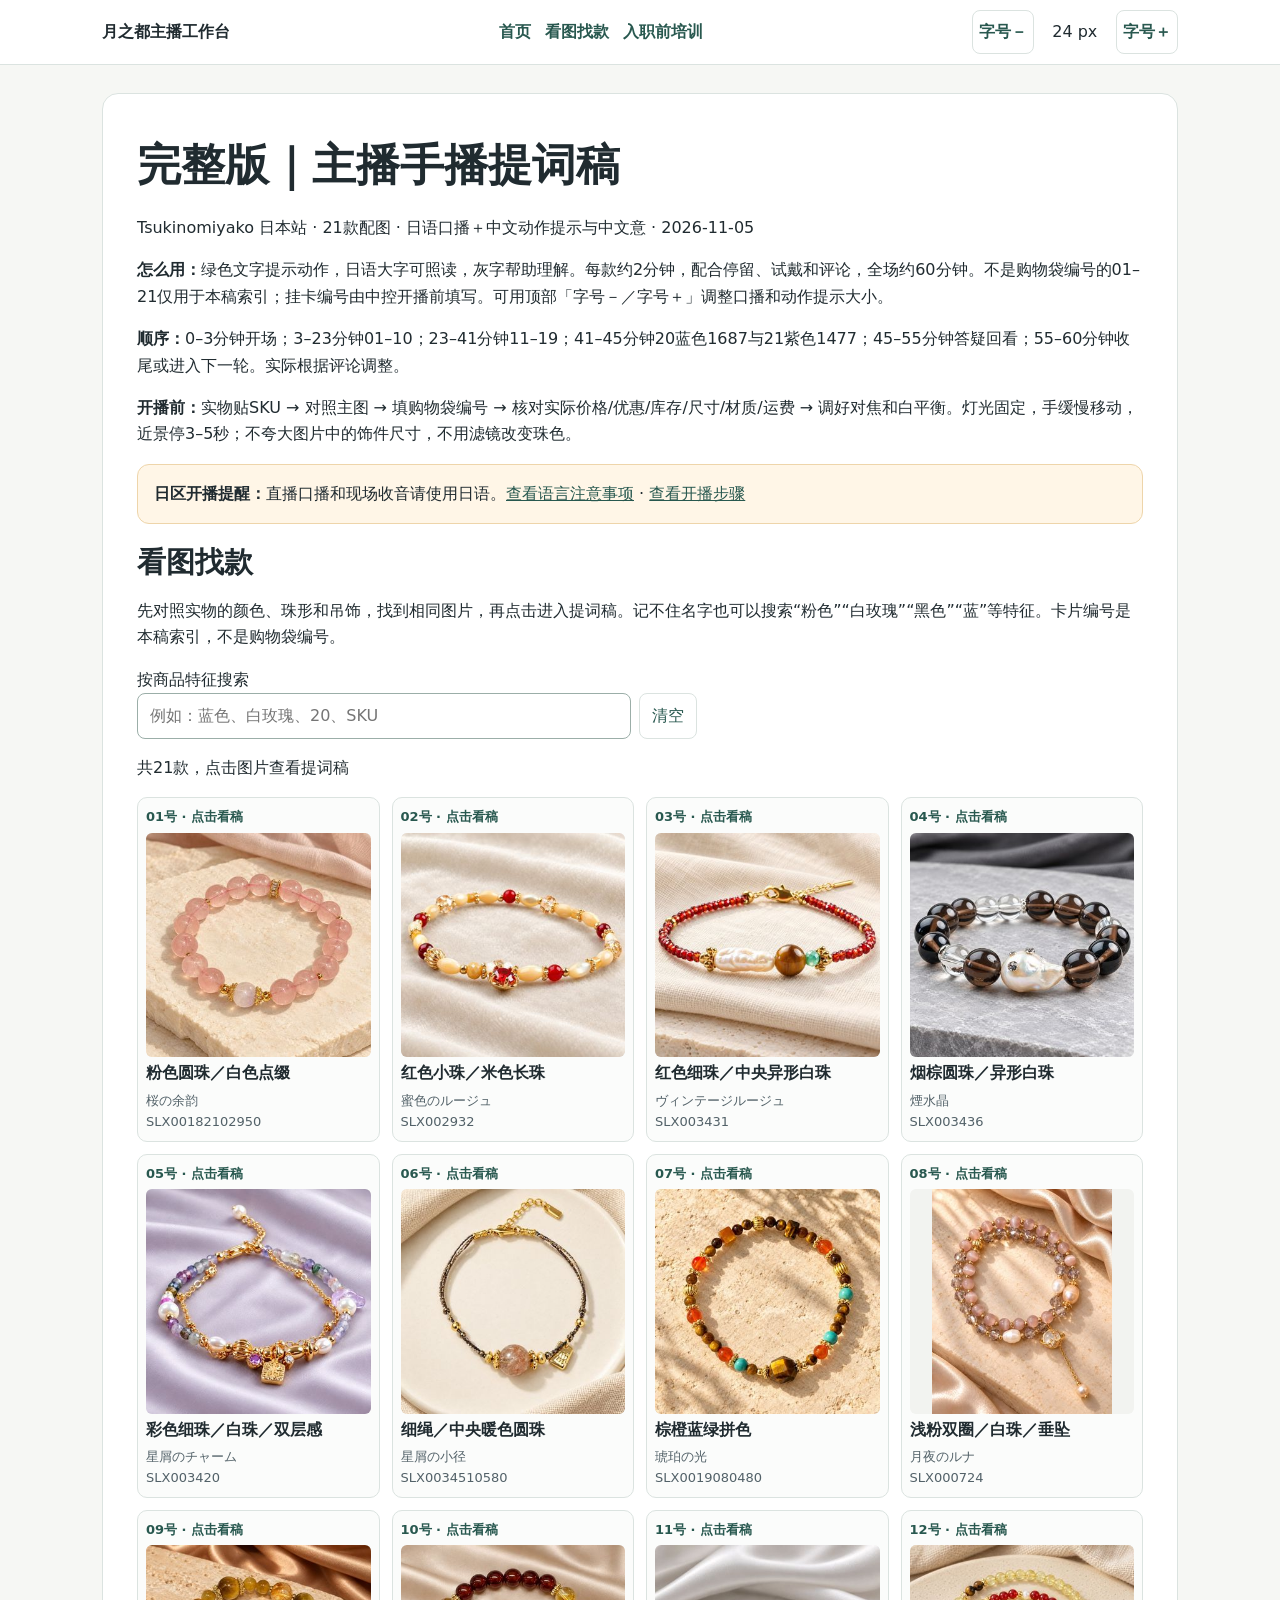
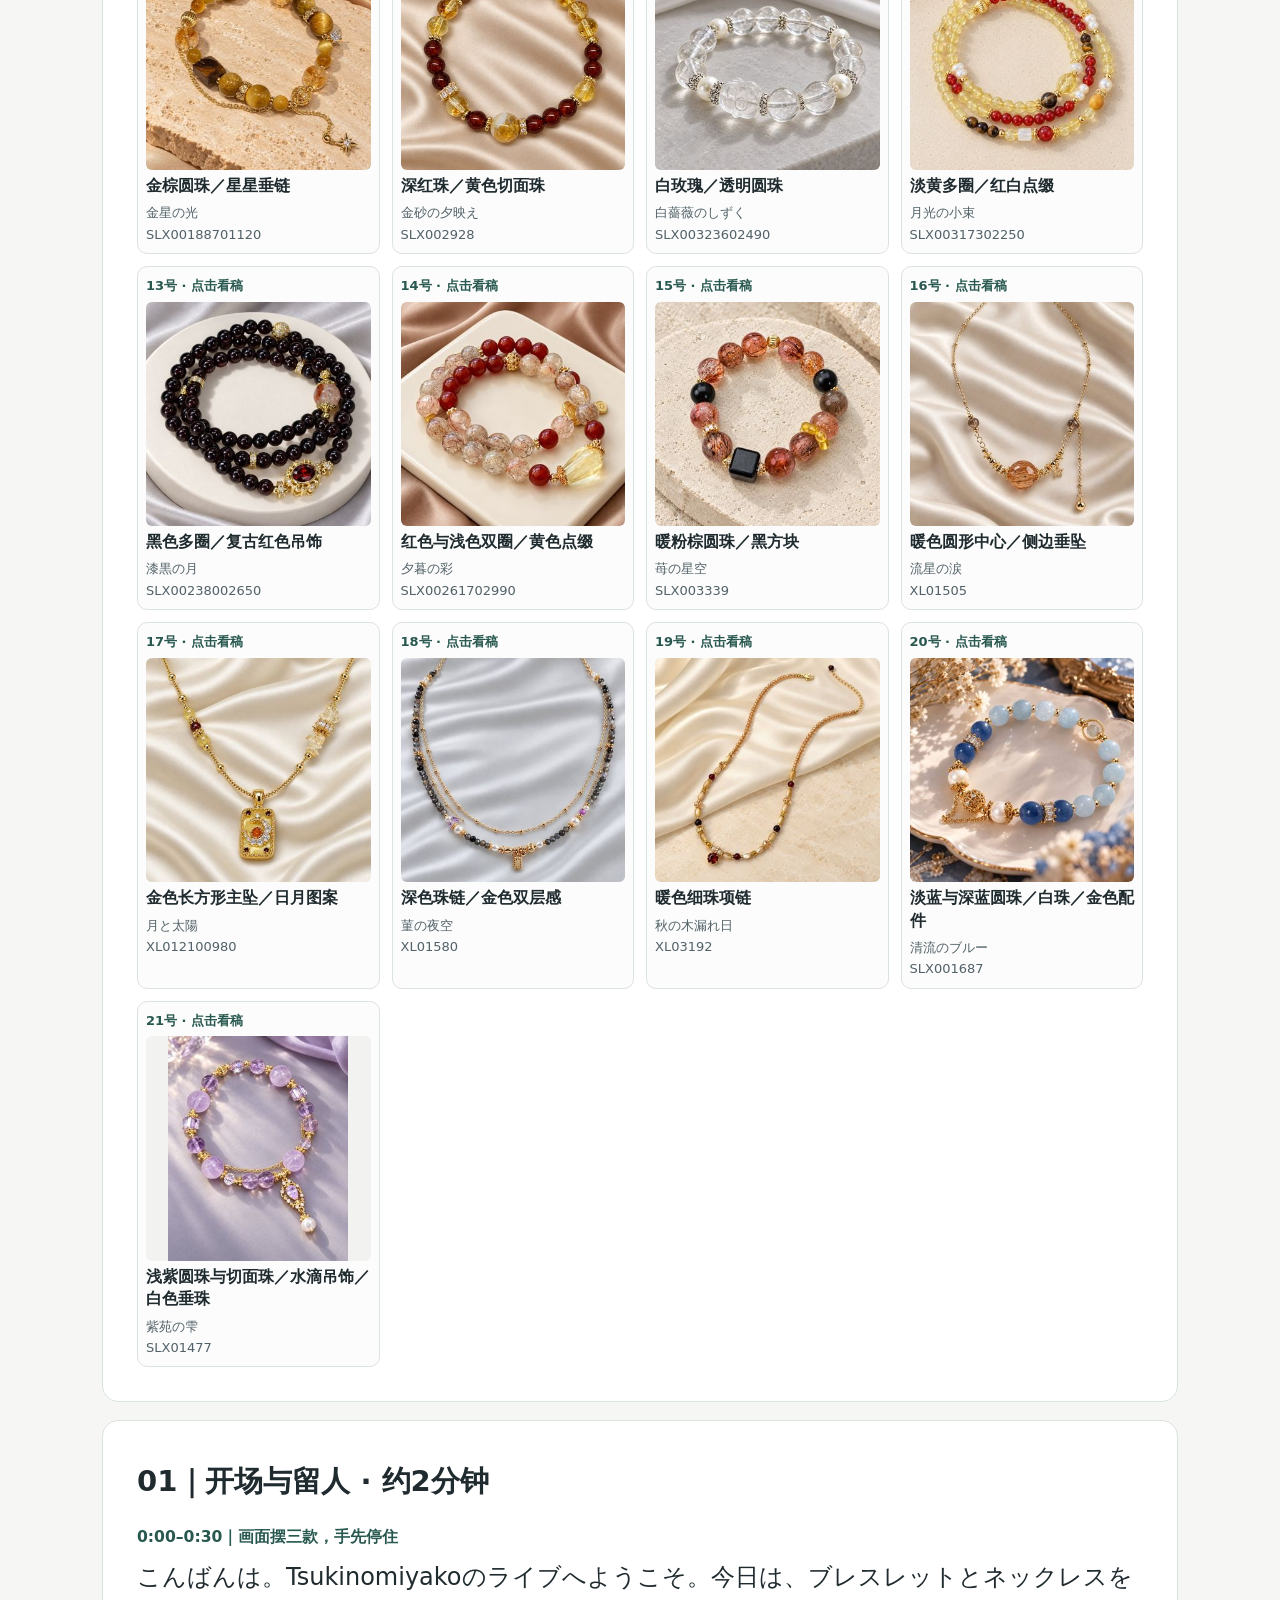
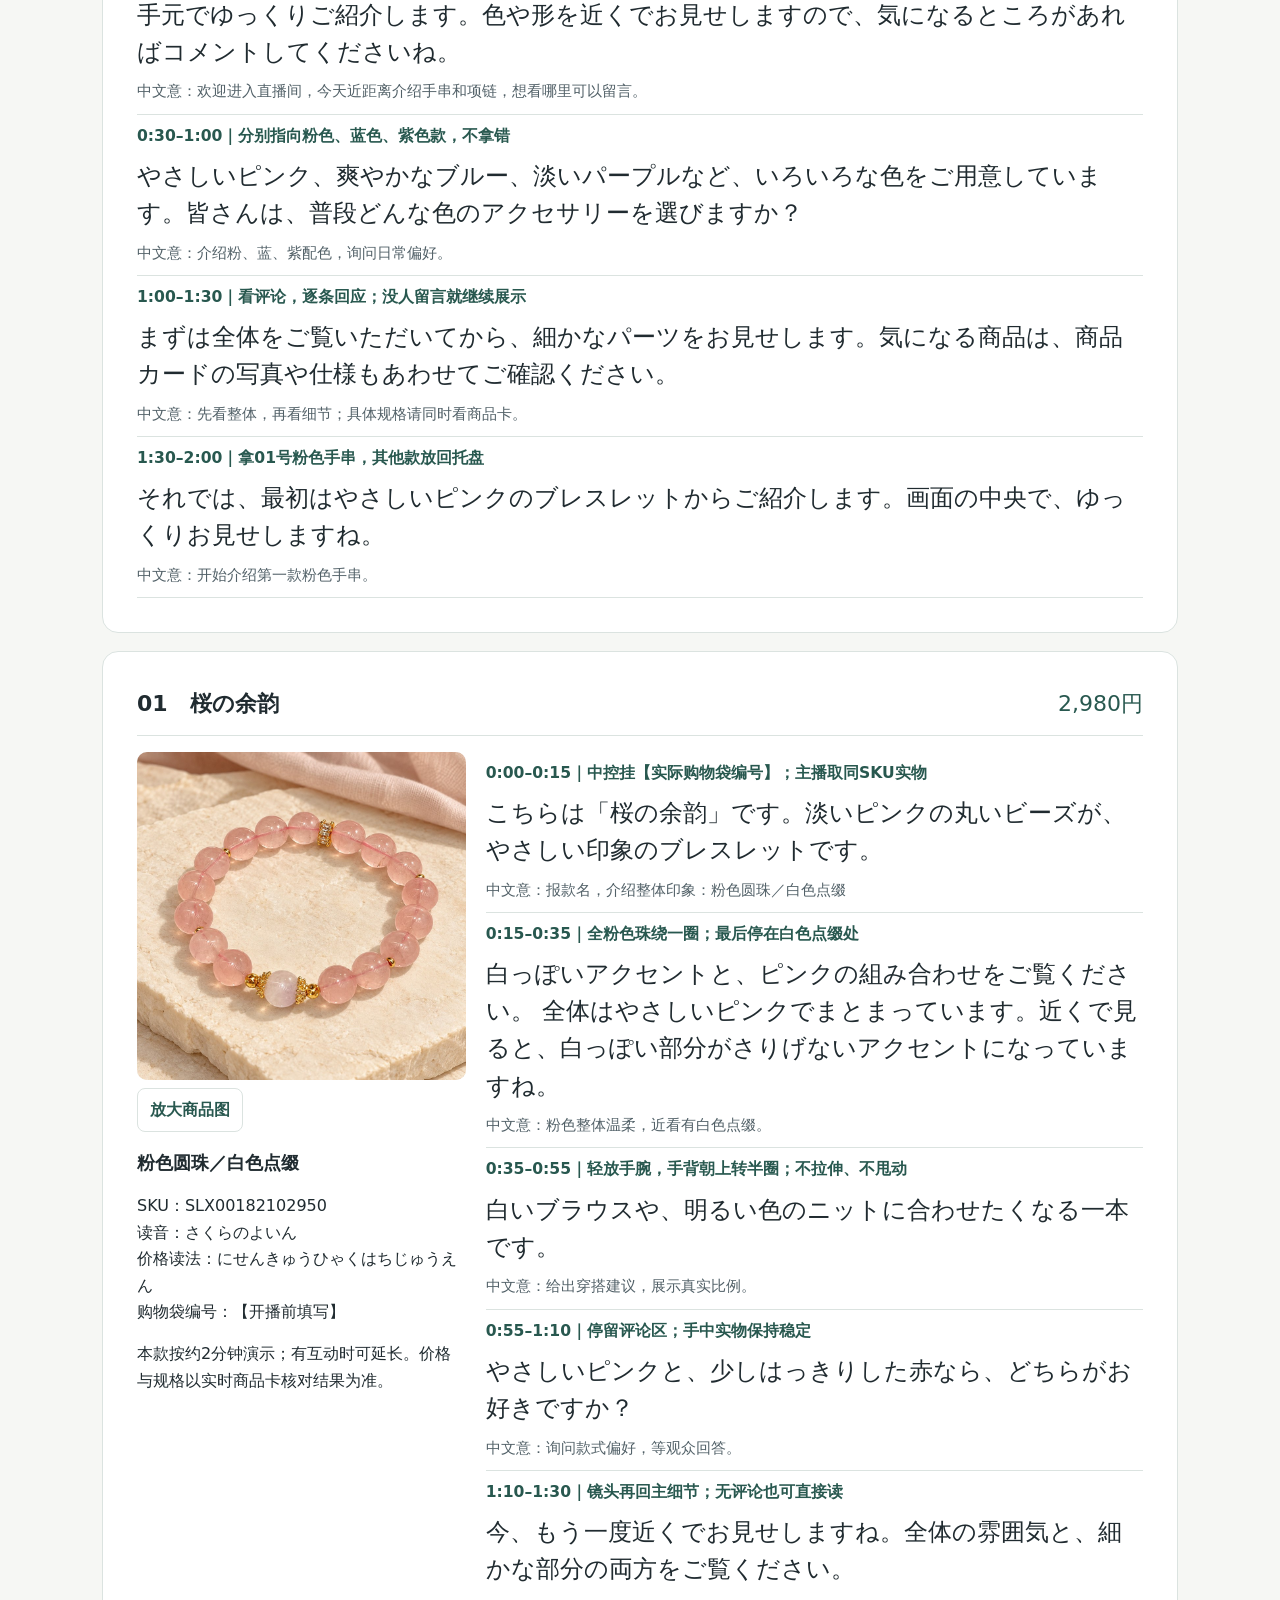
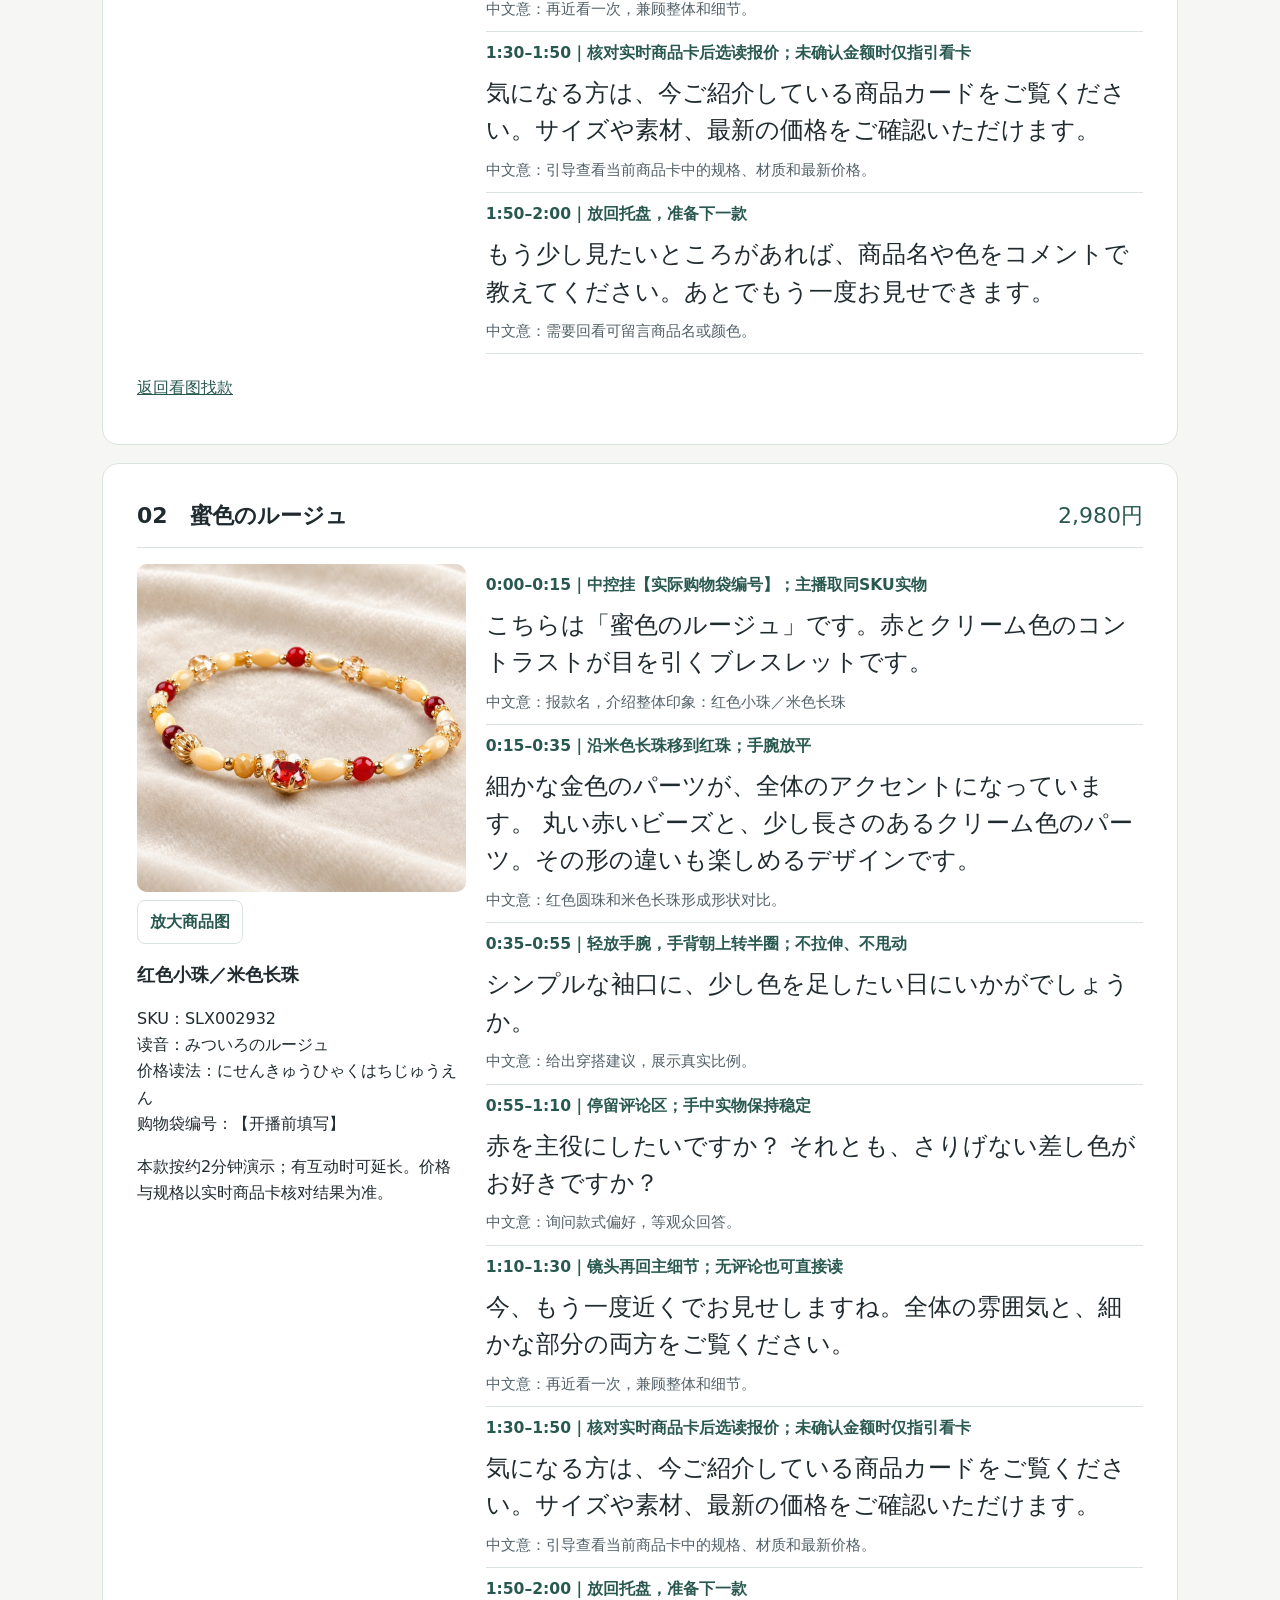
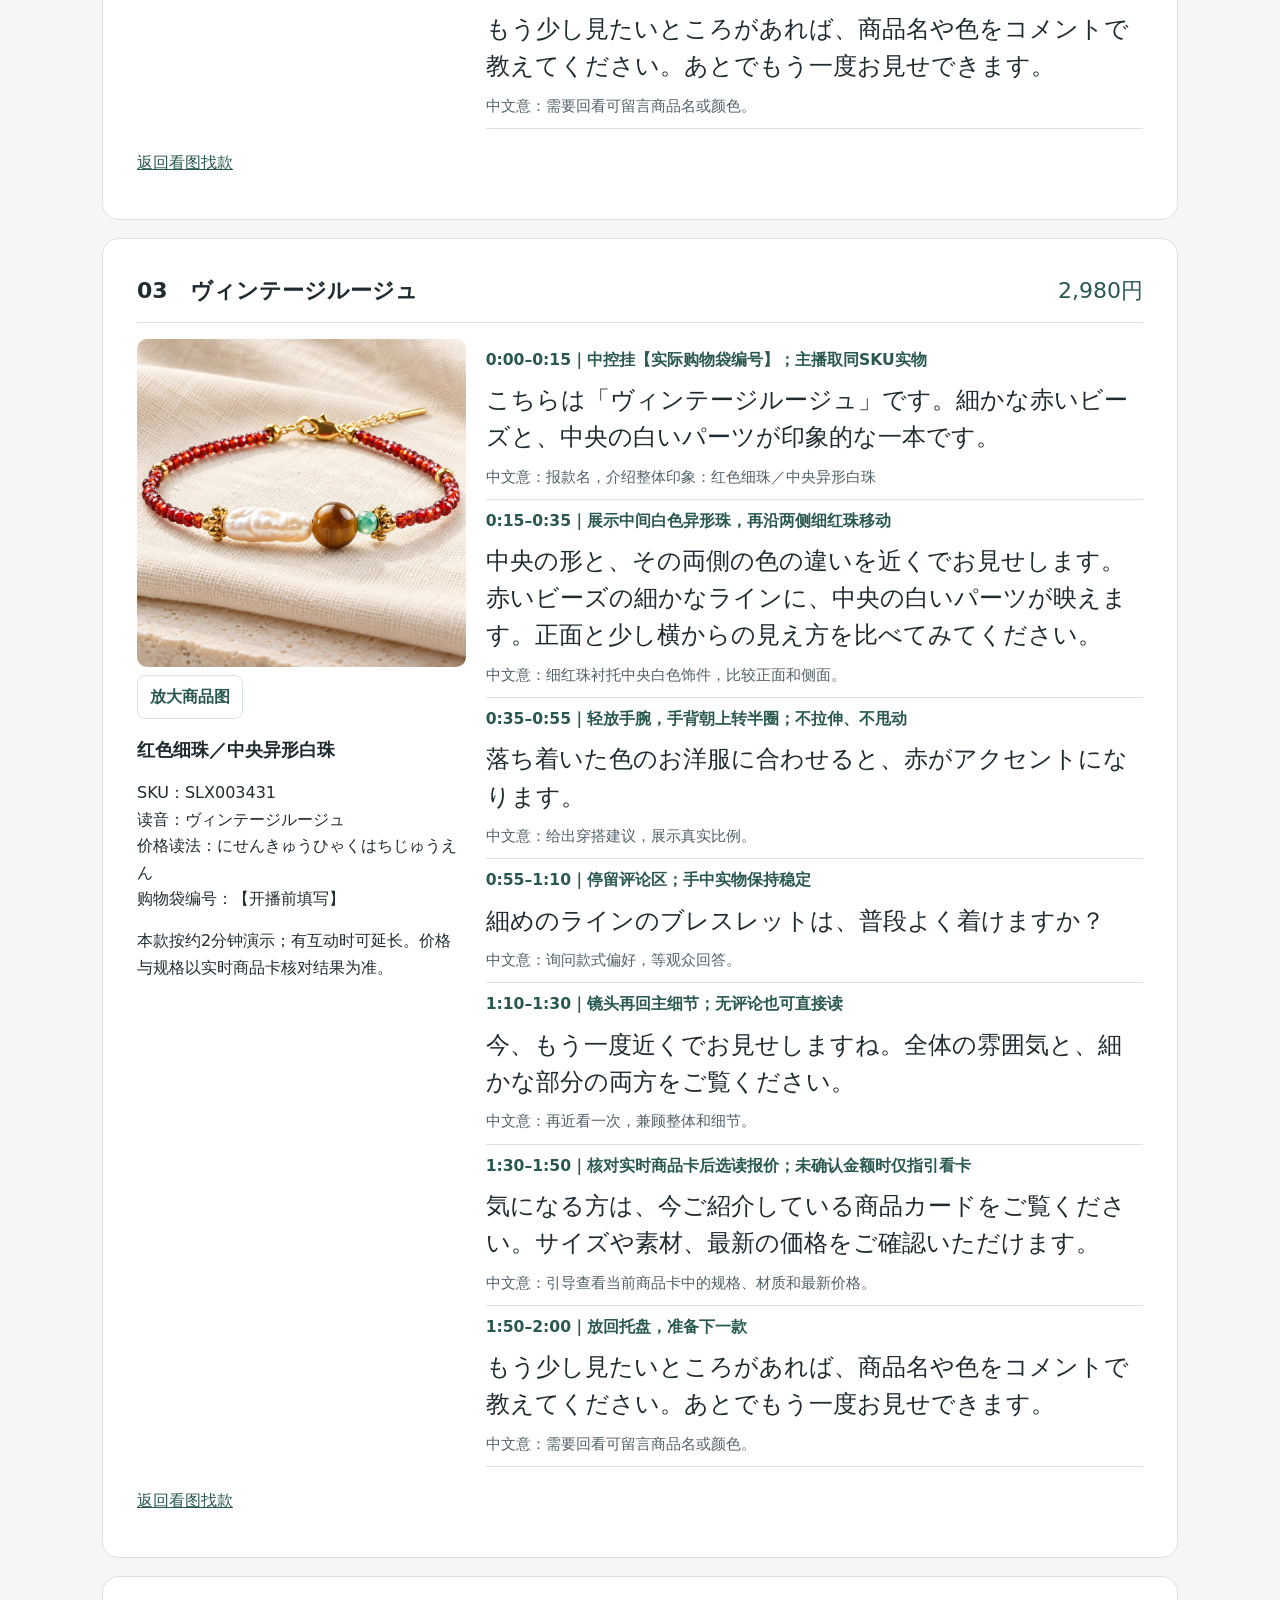
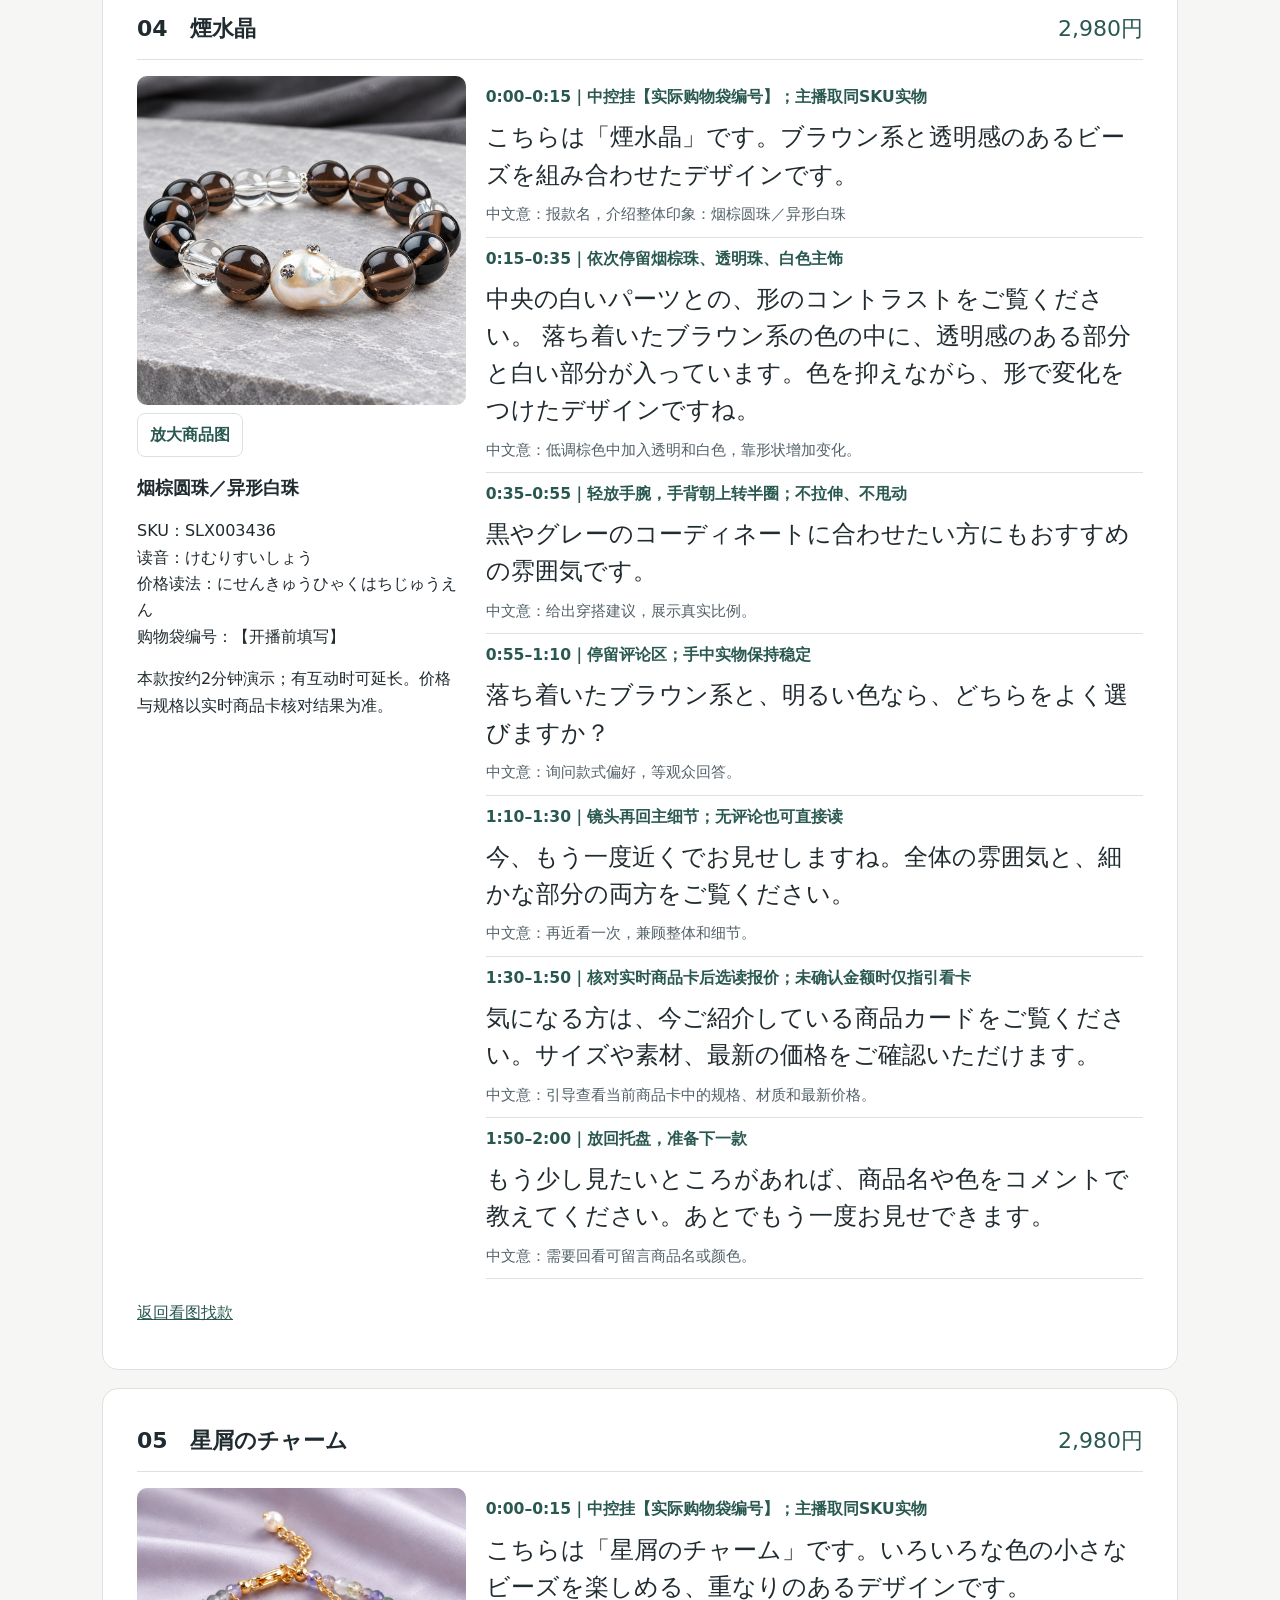
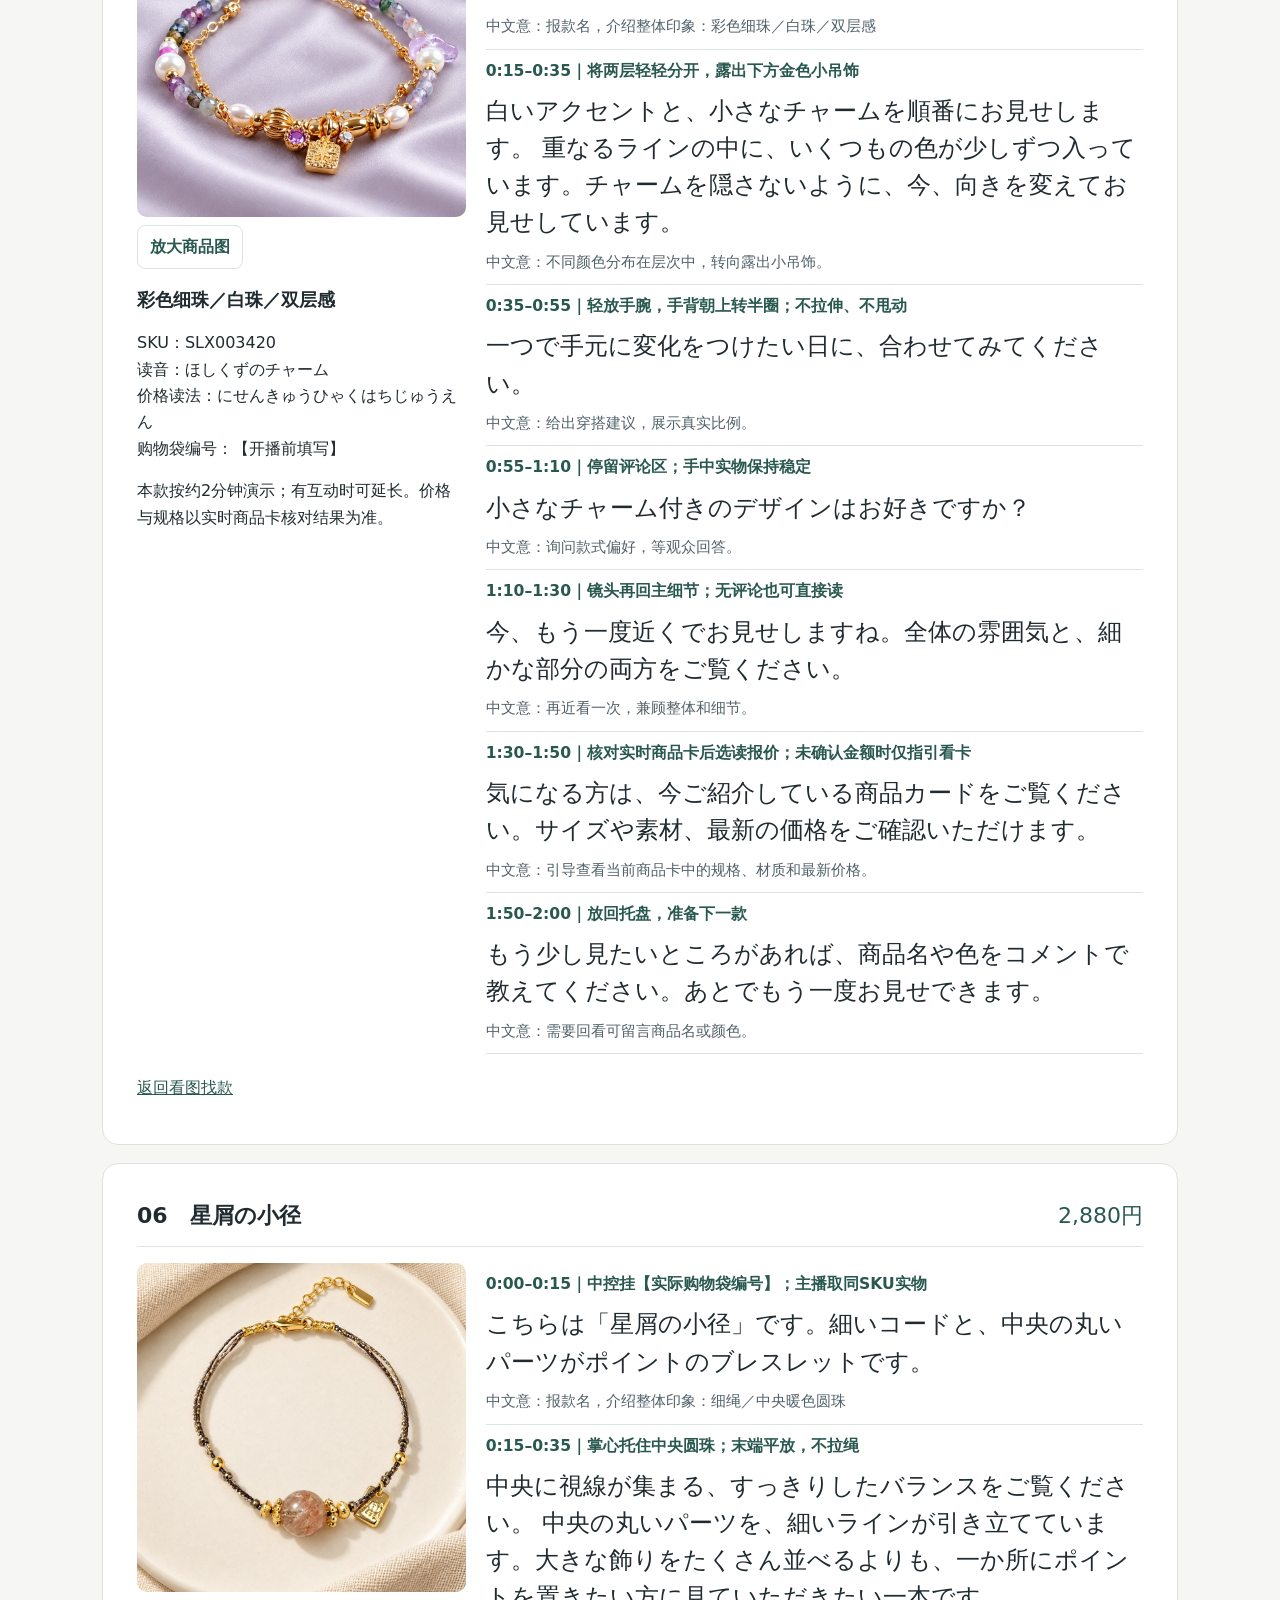
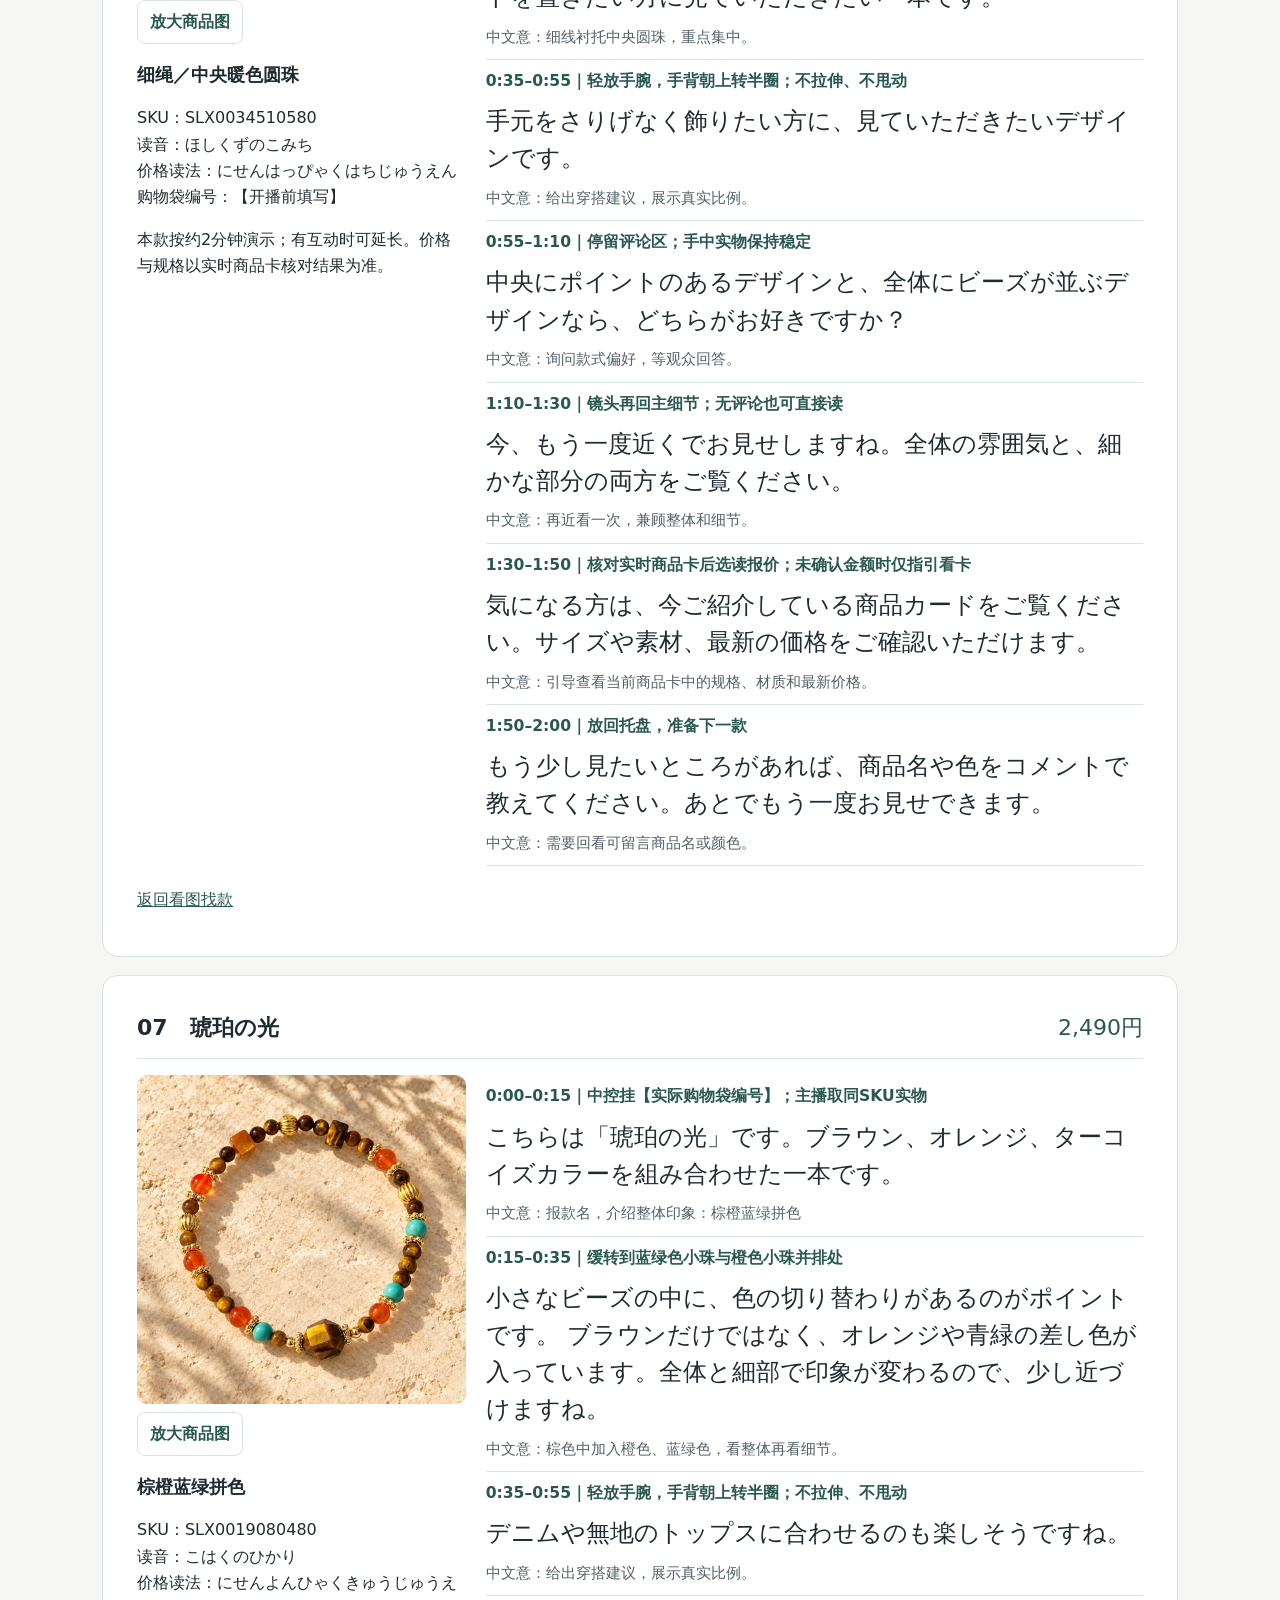
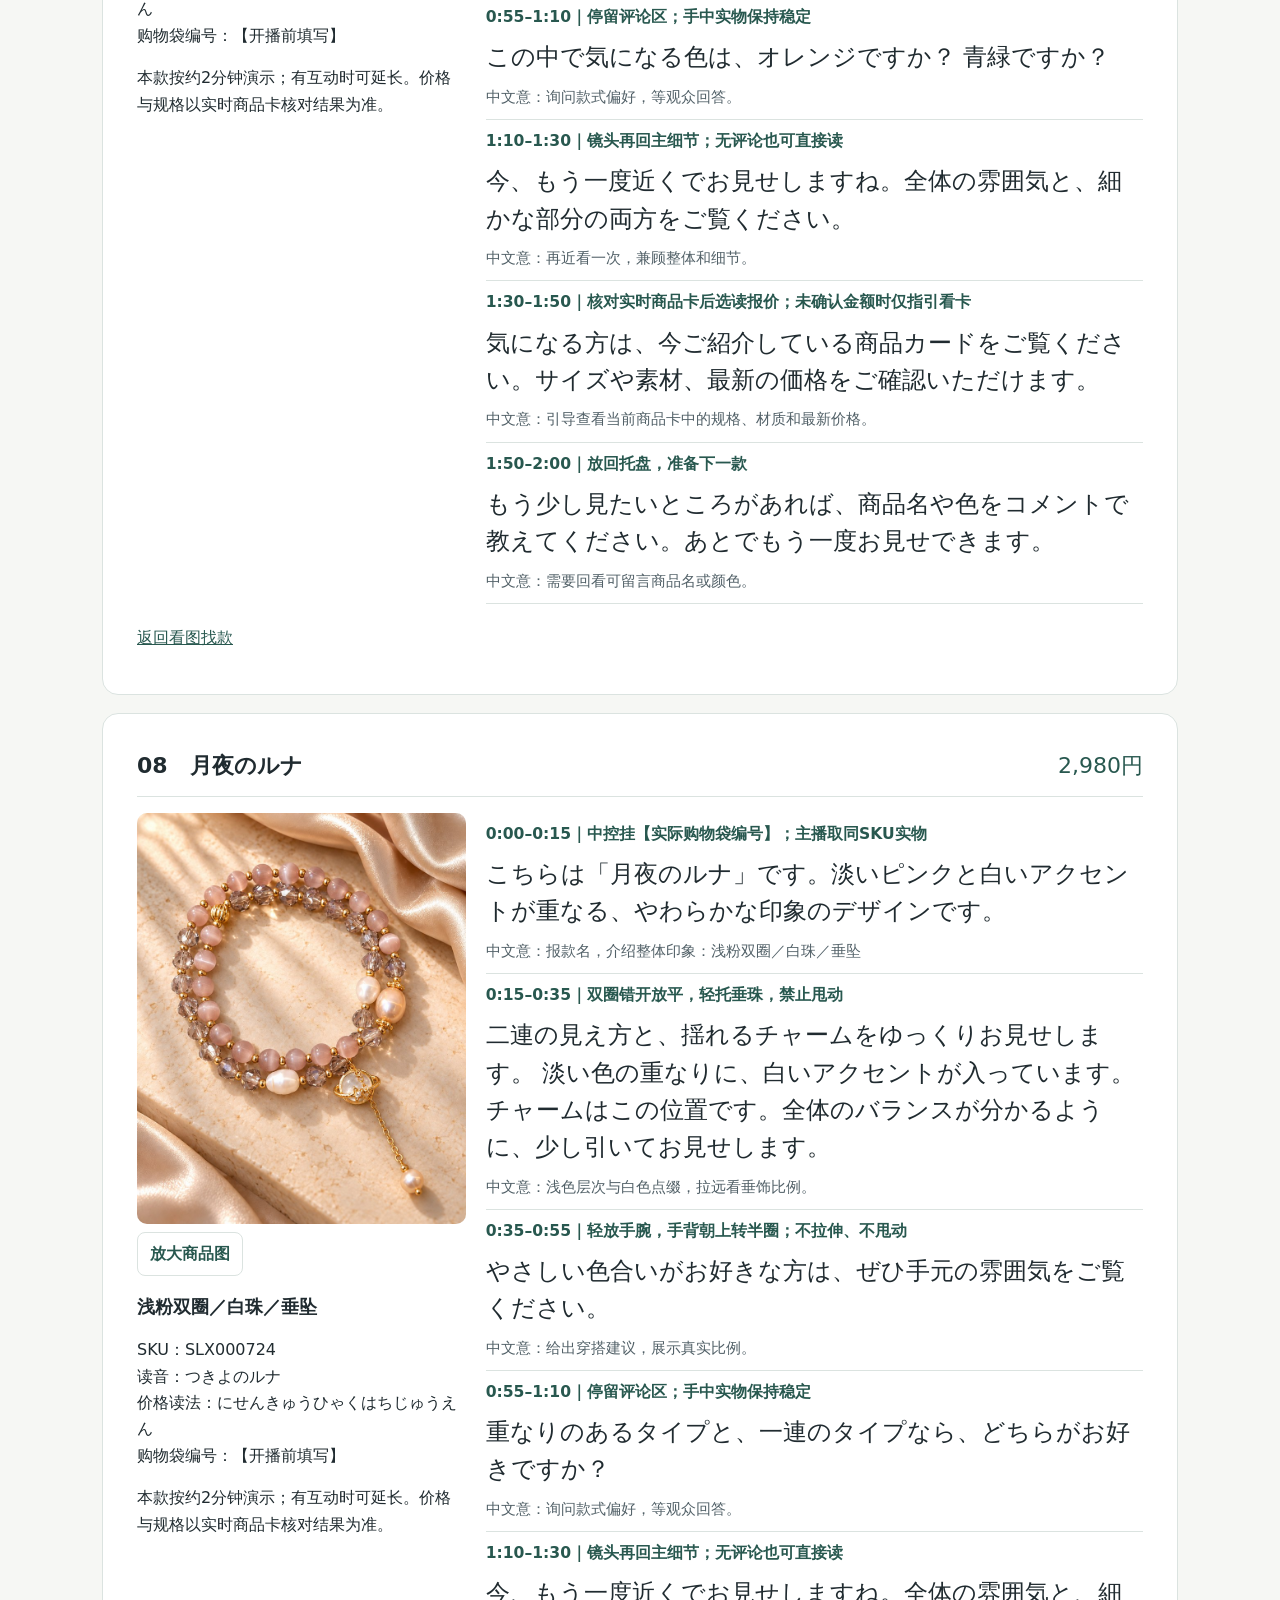
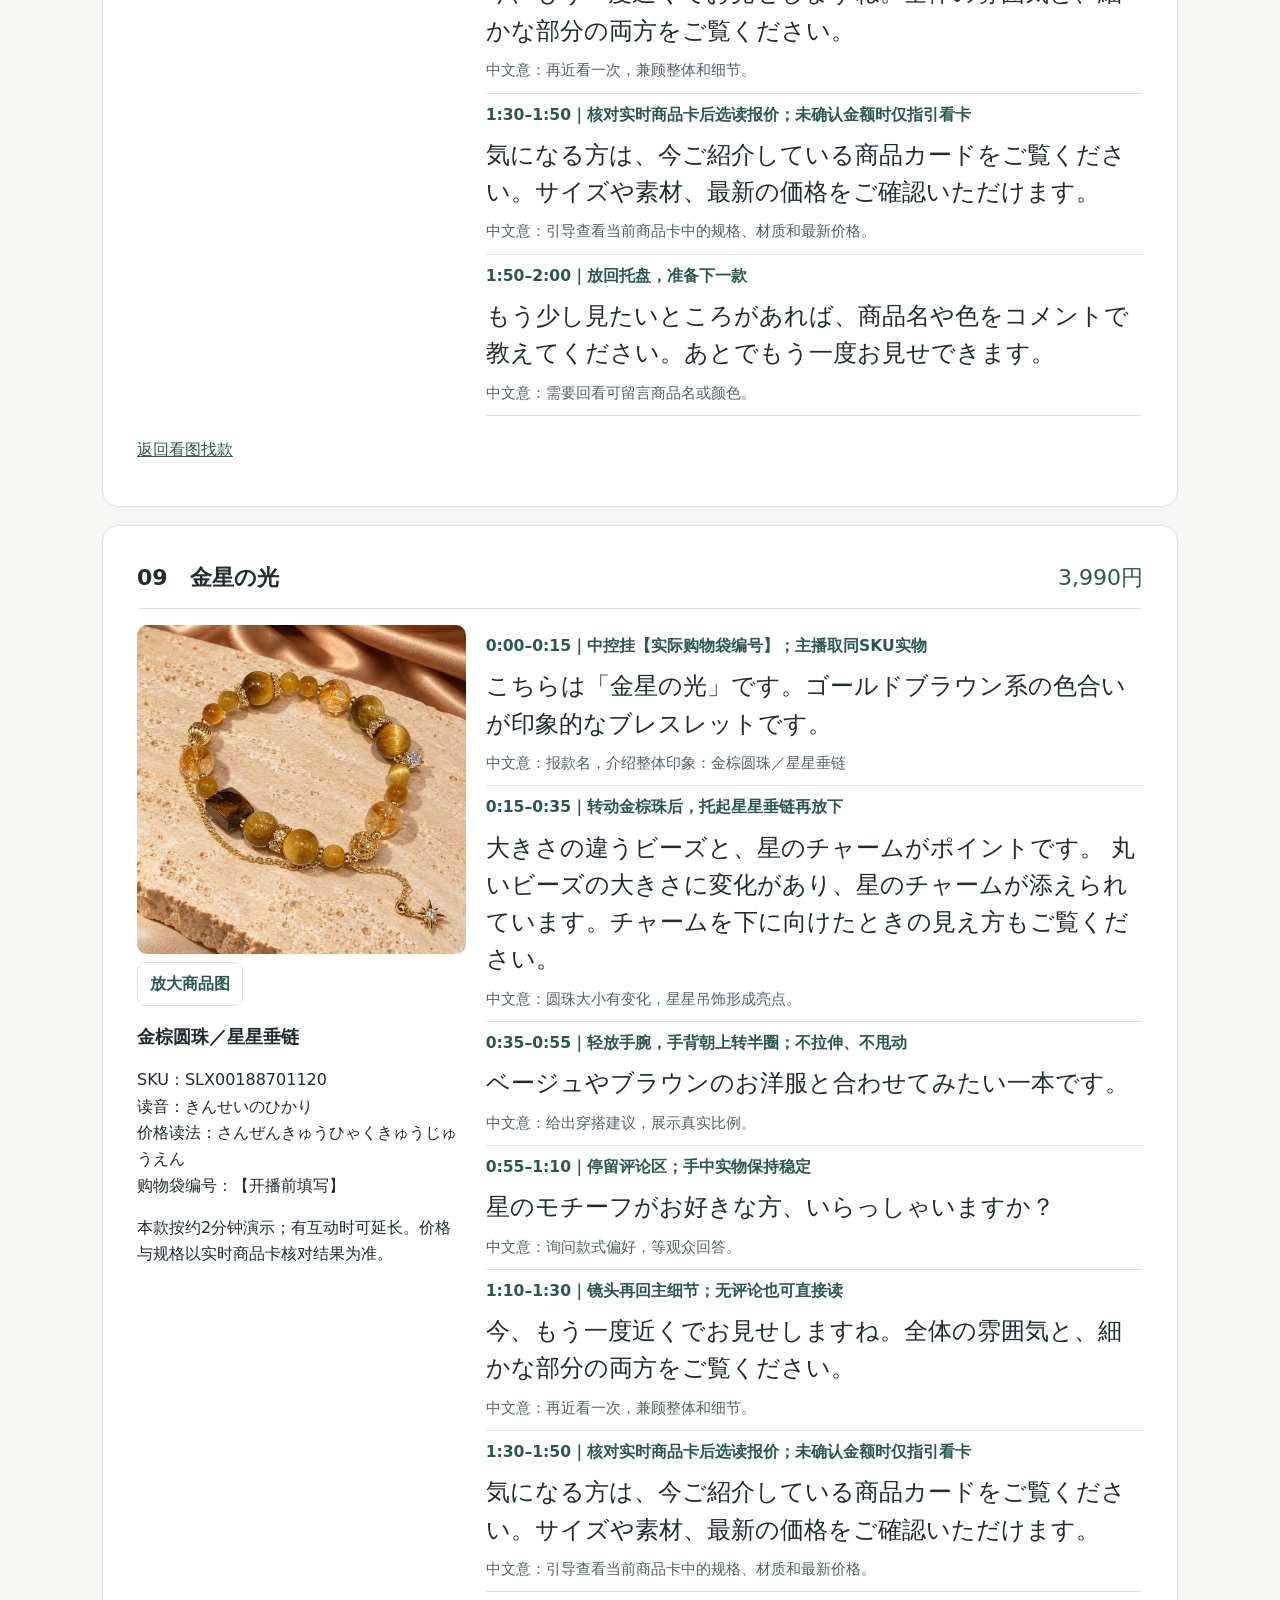
==== commit a2e859f5: "Add illustrated livestream setup and language guidance" ====
--- a/guide.html
+++ b/guide.html
@@ -1 +1 @@
-<!doctype html><html lang="zh-CN"><head><meta charset="utf-8"><meta name="viewport" content="width=device-width,initial-scale=1"><meta name="robots" content="noindex,nofollow"><title>主播手播提词稿｜月之都主播工作台</title><link rel="stylesheet" href="site.css"></head><body><header class="site-header"><div class="bar"><span class="brand">月之都主播工作台</span><nav class="site-nav" aria-label="站点导航"><a href="index.html">首页</a><a href="guide.html#gallery">看图找款</a><a href="training.html">入职前培训</a></nav><div class="font-controls" role="group" aria-label="提词字号"><button id="font-down" type="button" aria-label="减小提词字号">字号－</button><output id="font-value" aria-live="polite">24 px</output><button id="font-up" type="button" aria-label="增大提词字号">字号＋</button></div></div></header><main><section class="top" id="intro"><h1>完整版｜主播手播提词稿</h1><p>Tsukinomiyako 日本站 · 21款配图 · 日语口播＋中文动作提示与中文意 · 2026-11-05</p><p><b>怎么用：</b>绿色文字提示动作，日语大字可照读，灰字帮助理解。每款约2分钟，配合停留、试戴和评论，全场约60分钟。不是购物袋编号的01–21仅用于本稿索引；挂卡编号由中控开播前填写。可用顶部「字号－／字号＋」调整口播和动作提示大小。</p><p><b>顺序：</b>0–3分钟开场；3–23分钟01–10；23–41分钟11–19；41–45分钟20蓝色1687与21紫色1477；45–55分钟答疑回看；55–60分钟收尾或进入下一轮。实际根据评论调整。</p><p><b>开播前：</b>实物贴SKU → 对照主图 → 填购物袋编号 → 核对实际价格/优惠/库存/尺寸/材质/运费 → 调好对焦和白平衡。灯光固定，手缓慢移动，近景停3–5秒；不夸大图片中的饰件尺寸，不用滤镜改变珠色。</p><div id="gallery"><h2>看图找款</h2><p>先对照实物的颜色、珠形和吊饰，找到相同图片，再点击进入提词稿。记不住名字也可以搜索“粉色”“白玫瑰”“黑色”“蓝”等特征。卡片编号是本稿索引，不是购物袋编号。</p><label for="find">按商品特征搜索</label><div class="search-line"><input id="find" type="search" placeholder="例如：蓝色、白玫瑰、20、SKU"><button type="button" id="clear-search">清空</button></div><p id="gallery-count" aria-live="polite">共21款，点击图片查看提词稿</p><nav class="product-gallery" aria-label="按商品图片查找提词稿"><a href="#p1" data-key="SLX00182102950桜の余韵粉色圆珠／白色点缀" aria-label="1号 粉色圆珠／白色点缀 查看提词稿"><span class="number">01号 · 点击看稿</span><img src="thumb-01.jpg" loading="lazy" decoding="async" alt="粉色圆珠／白色点缀" width="360" height="360"><strong>粉色圆珠／白色点缀</strong><small>桜の余韵<br>SLX00182102950</small></a><a href="#p2" data-key="SLX002932蜜色のルージュ红色小珠／米色长珠" aria-label="2号 红色小珠／米色长珠 查看提词稿"><span class="number">02号 · 点击看稿</span><img src="thumb-02.jpg" loading="lazy" decoding="async" alt="红色小珠／米色长珠" width="360" height="360"><strong>红色小珠／米色长珠</strong><small>蜜色のルージュ<br>SLX002932</small></a><a href="#p3" data-key="SLX003431ヴィンテージルージュ红色细珠／中央异形白珠" aria-label="3号 红色细珠／中央异形白珠 查看提词稿"><span class="number">03号 · 点击看稿</span><img src="thumb-03.jpg" loading="lazy" decoding="async" alt="红色细珠／中央异形白珠" width="360" height="360"><strong>红色细珠／中央异形白珠</strong><small>ヴィンテージルージュ<br>SLX003431</small></a><a href="#p4" data-key="SLX003436煙水晶烟棕圆珠／异形白珠" aria-label="4号 烟棕圆珠／异形白珠 查看提词稿"><span class="number">04号 · 点击看稿</span><img src="thumb-04.jpg" loading="lazy" decoding="async" alt="烟棕圆珠／异形白珠" width="360" height="360"><strong>烟棕圆珠／异形白珠</strong><small>煙水晶<br>SLX003436</small></a><a href="#p5" data-key="SLX003420星屑のチャーム彩色细珠／白珠／双层感" aria-label="5号 彩色细珠／白珠／双层感 查看提词稿"><span class="number">05号 · 点击看稿</span><img src="thumb-05.jpg" loading="lazy" decoding="async" alt="彩色细珠／白珠／双层感" width="360" height="360"><strong>彩色细珠／白珠／双层感</strong><small>星屑のチャーム<br>SLX003420</small></a><a href="#p6" data-key="SLX0034510580星屑の小径细绳／中央暖色圆珠" aria-label="6号 细绳／中央暖色圆珠 查看提词稿"><span class="number">06号 · 点击看稿</span><img src="thumb-06.jpg" loading="lazy" decoding="async" alt="细绳／中央暖色圆珠" width="360" height="360"><strong>细绳／中央暖色圆珠</strong><small>星屑の小径<br>SLX0034510580</small></a><a href="#p7" data-key="SLX0019080480琥珀の光棕橙蓝绿拼色" aria-label="7号 棕橙蓝绿拼色 查看提词稿"><span class="number">07号 · 点击看稿</span><img src="thumb-07.jpg" loading="lazy" decoding="async" alt="棕橙蓝绿拼色" width="360" height="360"><strong>棕橙蓝绿拼色</strong><small>琥珀の光<br>SLX0019080480</small></a><a href="#p8" data-key="SLX000724月夜のルナ浅粉双圈／白珠／垂坠" aria-label="8号 浅粉双圈／白珠／垂坠 查看提词稿"><span class="number">08号 · 点击看稿</span><img src="thumb-08.jpg" loading="lazy" decoding="async" alt="浅粉双圈／白珠／垂坠" width="360" height="360"><strong>浅粉双圈／白珠／垂坠</strong><small>月夜のルナ<br>SLX000724</small></a><a href="#p9" data-key="SLX00188701120金星の光金棕圆珠／星星垂链" aria-label="9号 金棕圆珠／星星垂链 查看提词稿"><span class="number">09号 · 点击看稿</span><img src="thumb-09.jpg" loading="lazy" decoding="async" alt="金棕圆珠／星星垂链" width="360" height="360"><strong>金棕圆珠／星星垂链</strong><small>金星の光<br>SLX00188701120</small></a><a href="#p10" data-key="SLX002928金砂の夕映え深红珠／黄色切面珠" aria-label="10号 深红珠／黄色切面珠 查看提词稿"><span class="number">10号 · 点击看稿</span><img src="thumb-10.jpg" loading="lazy" decoding="async" alt="深红珠／黄色切面珠" width="360" height="360"><strong>深红珠／黄色切面珠</strong><small>金砂の夕映え<br>SLX002928</small></a><a href="#p11" data-key="SLX00323602490白薔薇のしずく白玫瑰／透明圆珠" aria-label="11号 白玫瑰／透明圆珠 查看提词稿"><span class="number">11号 · 点击看稿</span><img src="thumb-11.jpg" loading="lazy" decoding="async" alt="白玫瑰／透明圆珠" width="360" height="360"><strong>白玫瑰／透明圆珠</strong><small>白薔薇のしずく<br>SLX00323602490</small></a><a href="#p12" data-key="SLX00317302250月光の小束淡黄多圈／红白点缀" aria-label="12号 淡黄多圈／红白点缀 查看提词稿"><span class="number">12号 · 点击看稿</span><img src="thumb-12.jpg" loading="lazy" decoding="async" alt="淡黄多圈／红白点缀" width="360" height="360"><strong>淡黄多圈／红白点缀</strong><small>月光の小束<br>SLX00317302250</small></a><a href="#p13" data-key="SLX00238002650漆黒の月黑色多圈／复古红色吊饰" aria-label="13号 黑色多圈／复古红色吊饰 查看提词稿"><span class="number">13号 · 点击看稿</span><img src="thumb-13.jpg" loading="lazy" decoding="async" alt="黑色多圈／复古红色吊饰" width="360" height="360"><strong>黑色多圈／复古红色吊饰</strong><small>漆黒の月<br>SLX00238002650</small></a><a href="#p14" data-key="SLX00261702990夕暮の彩红色与浅色双圈／黄色点缀" aria-label="14号 红色与浅色双圈／黄色点缀 查看提词稿"><span class="number">14号 · 点击看稿</span><img src="thumb-14.jpg" loading="lazy" decoding="async" alt="红色与浅色双圈／黄色点缀" width="360" height="360"><strong>红色与浅色双圈／黄色点缀</strong><small>夕暮の彩<br>SLX00261702990</small></a><a href="#p15" data-key="SLX003339苺の星空暖粉棕圆珠／黑方块" aria-label="15号 暖粉棕圆珠／黑方块 查看提词稿"><span class="number">15号 · 点击看稿</span><img src="thumb-15.jpg" loading="lazy" decoding="async" alt="暖粉棕圆珠／黑方块" width="360" height="360"><strong>暖粉棕圆珠／黑方块</strong><small>苺の星空<br>SLX003339</small></a><a href="#p16" data-key="XL01505流星の涙暖色圆形中心／侧边垂坠" aria-label="16号 暖色圆形中心／侧边垂坠 查看提词稿"><span class="number">16号 · 点击看稿</span><img src="thumb-16.jpg" loading="lazy" decoding="async" alt="暖色圆形中心／侧边垂坠" width="360" height="360"><strong>暖色圆形中心／侧边垂坠</strong><small>流星の涙<br>XL01505</small></a><a href="#p17" data-key="XL012100980月と太陽金色长方形主坠／日月图案" aria-label="17号 金色长方形主坠／日月图案 查看提词稿"><span class="number">17号 · 点击看稿</span><img src="thumb-17.jpg" loading="lazy" decoding="async" alt="金色长方形主坠／日月图案" width="360" height="360"><strong>金色长方形主坠／日月图案</strong><small>月と太陽<br>XL012100980</small></a><a href="#p18" data-key="XL01580菫の夜空深色珠链／金色双层感" aria-label="18号 深色珠链／金色双层感 查看提词稿"><span class="number">18号 · 点击看稿</span><img src="thumb-18.jpg" loading="lazy" decoding="async" alt="深色珠链／金色双层感" width="360" height="360"><strong>深色珠链／金色双层感</strong><small>菫の夜空<br>XL01580</small></a><a href="#p19" data-key="XL03192秋の木漏れ日暖色细珠项链" aria-label="19号 暖色细珠项链 查看提词稿"><span class="number">19号 · 点击看稿</span><img src="thumb-19.jpg" loading="lazy" decoding="async" alt="暖色细珠项链" width="360" height="360"><strong>暖色细珠项链</strong><small>秋の木漏れ日<br>XL03192</small></a><a href="#p20" data-key="SLX001687清流のブルー淡蓝与深蓝圆珠／白珠／金色配件" aria-label="20号 淡蓝与深蓝圆珠／白珠／金色配件 查看提词稿"><span class="number">20号 · 点击看稿</span><img src="thumb-20.jpg" loading="lazy" decoding="async" alt="淡蓝与深蓝圆珠／白珠／金色配件" width="360" height="360"><strong>淡蓝与深蓝圆珠／白珠／金色配件</strong><small>清流のブルー<br>SLX001687</small></a><a href="#p21" data-key="SLX01477紫苑の雫浅紫圆珠与切面珠／水滴吊饰／白色垂珠" aria-label="21号 浅紫圆珠与切面珠／水滴吊饰／白色垂珠 查看提词稿"><span class="number">21号 · 点击看稿</span><img src="thumb-21.jpg" loading="lazy" decoding="async" alt="浅紫圆珠与切面珠／水滴吊饰／白色垂珠" width="360" height="360"><strong>浅紫圆珠与切面珠／水滴吊饰／白色垂珠</strong><small>紫苑の雫<br>SLX01477</small></a></nav></div></section><section class="top"><h2>01｜开场与留人 · 约2分钟</h2><div class="beat"><small>0:00–0:30｜画面摆三款，手先停住</small><p lang="ja">こんばんは。Tsukinomiyakoのライブへようこそ。今日は、ブレスレットとネックレスを手元でゆっくりご紹介します。色や形を近くでお見せしますので、気になるところがあればコメントしてくださいね。</p><div class="cn">中文意：欢迎进入直播间，今天近距离介绍手串和项链，想看哪里可以留言。</div></div><div class="beat"><small>0:30–1:00｜分别指向粉色、蓝色、紫色款，不拿错</small><p lang="ja">やさしいピンク、爽やかなブルー、淡いパープルなど、いろいろな色をご用意しています。皆さんは、普段どんな色のアクセサリーを選びますか？</p><div class="cn">中文意：介绍粉、蓝、紫配色，询问日常偏好。</div></div><div class="beat"><small>1:00–1:30｜看评论，逐条回应；没人留言就继续展示</small><p lang="ja">まずは全体をご覧いただいてから、細かなパーツをお見せします。気になる商品は、商品カードの写真や仕様もあわせてご確認ください。</p><div class="cn">中文意：先看整体，再看细节；具体规格请同时看商品卡。</div></div><div class="beat"><small>1:30–2:00｜拿01号粉色手串，其他款放回托盘</small><p lang="ja">それでは、最初はやさしいピンクのブレスレットからご紹介します。画面の中央で、ゆっくりお見せしますね。</p><div class="cn">中文意：开始介绍第一款粉色手串。</div></div></section><section class="card" id="p1" data-key="SLX00182102950桜の余韵粉色圆珠／白色点缀"><header><b>01　桜の余韵</b><span>2,980円</span></header><div class="layout"><aside><img src="product-01.jpg" loading="lazy" decoding="async" alt="粉色圆珠／白色点缀"><button type="button" class="image-view">放大商品图</button><h3>粉色圆珠／白色点缀</h3><p>SKU：SLX00182102950<br>读音：さくらのよいん<br>价格读法：にせんきゅうひゃくはちじゅうえん<br>购物袋编号：【开播前填写】</p><p>本款按约2分钟演示；有互动时可延长。价格与规格以实时商品卡核对结果为准。</p></aside><article><div class="beat"><small>0:00–0:15｜中控挂【实际购物袋编号】；主播取同SKU实物</small><p lang="ja">こちらは「桜の余韵」です。淡いピンクの丸いビーズが、やさしい印象のブレスレットです。</p><div class="cn">中文意：报款名，介绍整体印象：粉色圆珠／白色点缀</div></div><div class="beat"><small>0:15–0:35｜全粉色珠绕一圈；最后停在白色点缀处</small><p lang="ja">白っぽいアクセントと、ピンクの組み合わせをご覧ください。 全体はやさしいピンクでまとまっています。近くで見ると、白っぽい部分がさりげないアクセントになっていますね。</p><div class="cn">中文意：粉色整体温柔，近看有白色点缀。</div></div><div class="beat"><small>0:35–0:55｜轻放手腕，手背朝上转半圈；不拉伸、不甩动</small><p lang="ja">白いブラウスや、明るい色のニットに合わせたくなる一本です。</p><div class="cn">中文意：给出穿搭建议，展示真实比例。</div></div><div class="beat"><small>0:55–1:10｜停留评论区；手中实物保持稳定</small><p lang="ja">やさしいピンクと、少しはっきりした赤なら、どちらがお好きですか？</p><div class="cn">中文意：询问款式偏好，等观众回答。</div></div><div class="beat"><small>1:10–1:30｜镜头再回主细节；无评论也可直接读</small><p lang="ja">今、もう一度近くでお見せしますね。全体の雰囲気と、細かな部分の両方をご覧ください。</p><div class="cn">中文意：再近看一次，兼顾整体和细节。</div></div><div class="beat"><small>1:30–1:50｜核对实时商品卡后选读报价；未确认金额时仅指引看卡</small><p lang="ja">気になる方は、今ご紹介している商品カードをご覧ください。サイズや素材、最新の価格をご確認いただけます。</p><div class="cn">中文意：引导查看当前商品卡中的规格、材质和最新价格。</div></div><div class="beat"><small>1:50–2:00｜放回托盘，准备下一款</small><p lang="ja">もう少し見たいところがあれば、商品名や色をコメントで教えてください。あとでもう一度お見せできます。</p><div class="cn">中文意：需要回看可留言商品名或颜色。</div></div></article></div><a class="back" href="#gallery">返回看图找款</a></section><section class="card" id="p2" data-key="SLX002932蜜色のルージュ红色小珠／米色长珠"><header><b>02　蜜色のルージュ</b><span>2,980円</span></header><div class="layout"><aside><img src="product-02.jpg" loading="lazy" decoding="async" alt="红色小珠／米色长珠"><button type="button" class="image-view">放大商品图</button><h3>红色小珠／米色长珠</h3><p>SKU：SLX002932<br>读音：みついろのルージュ<br>价格读法：にせんきゅうひゃくはちじゅうえん<br>购物袋编号：【开播前填写】</p><p>本款按约2分钟演示；有互动时可延长。价格与规格以实时商品卡核对结果为准。</p></aside><article><div class="beat"><small>0:00–0:15｜中控挂【实际购物袋编号】；主播取同SKU实物</small><p lang="ja">こちらは「蜜色のルージュ」です。赤とクリーム色のコントラストが目を引くブレスレットです。</p><div class="cn">中文意：报款名，介绍整体印象：红色小珠／米色长珠</div></div><div class="beat"><small>0:15–0:35｜沿米色长珠移到红珠；手腕放平</small><p lang="ja">細かな金色のパーツが、全体のアクセントになっています。 丸い赤いビーズと、少し長さのあるクリーム色のパーツ。その形の違いも楽しめるデザインです。</p><div class="cn">中文意：红色圆珠和米色长珠形成形状对比。</div></div><div class="beat"><small>0:35–0:55｜轻放手腕，手背朝上转半圈；不拉伸、不甩动</small><p lang="ja">シンプルな袖口に、少し色を足したい日にいかがでしょうか。</p><div class="cn">中文意：给出穿搭建议，展示真实比例。</div></div><div class="beat"><small>0:55–1:10｜停留评论区；手中实物保持稳定</small><p lang="ja">赤を主役にしたいですか？ それとも、さりげない差し色がお好きですか？</p><div class="cn">中文意：询问款式偏好，等观众回答。</div></div><div class="beat"><small>1:10–1:30｜镜头再回主细节；无评论也可直接读</small><p lang="ja">今、もう一度近くでお見せしますね。全体の雰囲気と、細かな部分の両方をご覧ください。</p><div class="cn">中文意：再近看一次，兼顾整体和细节。</div></div><div class="beat"><small>1:30–1:50｜核对实时商品卡后选读报价；未确认金额时仅指引看卡</small><p lang="ja">気になる方は、今ご紹介している商品カードをご覧ください。サイズや素材、最新の価格をご確認いただけます。</p><div class="cn">中文意：引导查看当前商品卡中的规格、材质和最新价格。</div></div><div class="beat"><small>1:50–2:00｜放回托盘，准备下一款</small><p lang="ja">もう少し見たいところがあれば、商品名や色をコメントで教えてください。あとでもう一度お見せできます。</p><div class="cn">中文意：需要回看可留言商品名或颜色。</div></div></article></div><a class="back" href="#gallery">返回看图找款</a></section><section class="card" id="p3" data-key="SLX003431ヴィンテージルージュ红色细珠／中央异形白珠"><header><b>03　ヴィンテージルージュ</b><span>2,980円</span></header><div class="layout"><aside><img src="product-03.jpg" loading="lazy" decoding="async" alt="红色细珠／中央异形白珠"><button type="button" class="image-view">放大商品图</button><h3>红色细珠／中央异形白珠</h3><p>SKU：SLX003431<br>读音：ヴィンテージルージュ<br>价格读法：にせんきゅうひゃくはちじゅうえん<br>购物袋编号：【开播前填写】</p><p>本款按约2分钟演示；有互动时可延长。价格与规格以实时商品卡核对结果为准。</p></aside><article><div class="beat"><small>0:00–0:15｜中控挂【实际购物袋编号】；主播取同SKU实物</small><p lang="ja">こちらは「ヴィンテージルージュ」です。細かな赤いビーズと、中央の白いパーツが印象的な一本です。</p><div class="cn">中文意：报款名，介绍整体印象：红色细珠／中央异形白珠</div></div><div class="beat"><small>0:15–0:35｜展示中间白色异形珠，再沿两侧细红珠移动</small><p lang="ja">中央の形と、その両側の色の違いを近くでお見せします。 赤いビーズの細かなラインに、中央の白いパーツが映えます。正面と少し横からの見え方を比べてみてください。</p><div class="cn">中文意：细红珠衬托中央白色饰件，比较正面和侧面。</div></div><div class="beat"><small>0:35–0:55｜轻放手腕，手背朝上转半圈；不拉伸、不甩动</small><p lang="ja">落ち着いた色のお洋服に合わせると、赤がアクセントになります。</p><div class="cn">中文意：给出穿搭建议，展示真实比例。</div></div><div class="beat"><small>0:55–1:10｜停留评论区；手中实物保持稳定</small><p lang="ja">細めのラインのブレスレットは、普段よく着けますか？</p><div class="cn">中文意：询问款式偏好，等观众回答。</div></div><div class="beat"><small>1:10–1:30｜镜头再回主细节；无评论也可直接读</small><p lang="ja">今、もう一度近くでお見せしますね。全体の雰囲気と、細かな部分の両方をご覧ください。</p><div class="cn">中文意：再近看一次，兼顾整体和细节。</div></div><div class="beat"><small>1:30–1:50｜核对实时商品卡后选读报价；未确认金额时仅指引看卡</small><p lang="ja">気になる方は、今ご紹介している商品カードをご覧ください。サイズや素材、最新の価格をご確認いただけます。</p><div class="cn">中文意：引导查看当前商品卡中的规格、材质和最新价格。</div></div><div class="beat"><small>1:50–2:00｜放回托盘，准备下一款</small><p lang="ja">もう少し見たいところがあれば、商品名や色をコメントで教えてください。あとでもう一度お見せできます。</p><div class="cn">中文意：需要回看可留言商品名或颜色。</div></div></article></div><a class="back" href="#gallery">返回看图找款</a></section><section class="card" id="p4" data-key="SLX003436煙水晶烟棕圆珠／异形白珠"><header><b>04　煙水晶</b><span>2,980円</span></header><div class="layout"><aside><img src="product-04.jpg" loading="lazy" decoding="async" alt="烟棕圆珠／异形白珠"><button type="button" class="image-view">放大商品图</button><h3>烟棕圆珠／异形白珠</h3><p>SKU：SLX003436<br>读音：けむりすいしょう<br>价格读法：にせんきゅうひゃくはちじゅうえん<br>购物袋编号：【开播前填写】</p><p>本款按约2分钟演示；有互动时可延长。价格与规格以实时商品卡核对结果为准。</p></aside><article><div class="beat"><small>0:00–0:15｜中控挂【实际购物袋编号】；主播取同SKU实物</small><p lang="ja">こちらは「煙水晶」です。ブラウン系と透明感のあるビーズを組み合わせたデザインです。</p><div class="cn">中文意：报款名，介绍整体印象：烟棕圆珠／异形白珠</div></div><div class="beat"><small>0:15–0:35｜依次停留烟棕珠、透明珠、白色主饰</small><p lang="ja">中央の白いパーツとの、形のコントラストをご覧ください。 落ち着いたブラウン系の色の中に、透明感のある部分と白い部分が入っています。色を抑えながら、形で変化をつけたデザインですね。</p><div class="cn">中文意：低调棕色中加入透明和白色，靠形状增加变化。</div></div><div class="beat"><small>0:35–0:55｜轻放手腕，手背朝上转半圈；不拉伸、不甩动</small><p lang="ja">黒やグレーのコーディネートに合わせたい方にもおすすめの雰囲気です。</p><div class="cn">中文意：给出穿搭建议，展示真实比例。</div></div><div class="beat"><small>0:55–1:10｜停留评论区；手中实物保持稳定</small><p lang="ja">落ち着いたブラウン系と、明るい色なら、どちらをよく選びますか？</p><div class="cn">中文意：询问款式偏好，等观众回答。</div></div><div class="beat"><small>1:10–1:30｜镜头再回主细节；无评论也可直接读</small><p lang="ja">今、もう一度近くでお見せしますね。全体の雰囲気と、細かな部分の両方をご覧ください。</p><div class="cn">中文意：再近看一次，兼顾整体和细节。</div></div><div class="beat"><small>1:30–1:50｜核对实时商品卡后选读报价；未确认金额时仅指引看卡</small><p lang="ja">気になる方は、今ご紹介している商品カードをご覧ください。サイズや素材、最新の価格をご確認いただけます。</p><div class="cn">中文意：引导查看当前商品卡中的规格、材质和最新价格。</div></div><div class="beat"><small>1:50–2:00｜放回托盘，准备下一款</small><p lang="ja">もう少し見たいところがあれば、商品名や色をコメントで教えてください。あとでもう一度お見せできます。</p><div class="cn">中文意：需要回看可留言商品名或颜色。</div></div></article></div><a class="back" href="#gallery">返回看图找款</a></section><section class="card" id="p5" data-key="SLX003420星屑のチャーム彩色细珠／白珠／双层感"><header><b>05　星屑のチャーム</b><span>2,980円</span></header><div class="layout"><aside><img src="product-05.jpg" loading="lazy" decoding="async" alt="彩色细珠／白珠／双层感"><button type="button" class="image-view">放大商品图</button><h3>彩色细珠／白珠／双层感</h3><p>SKU：SLX003420<br>读音：ほしくずのチャーム<br>价格读法：にせんきゅうひゃくはちじゅうえん<br>购物袋编号：【开播前填写】</p><p>本款按约2分钟演示；有互动时可延长。价格与规格以实时商品卡核对结果为准。</p></aside><article><div class="beat"><small>0:00–0:15｜中控挂【实际购物袋编号】；主播取同SKU实物</small><p lang="ja">こちらは「星屑のチャーム」です。いろいろな色の小さなビーズを楽しめる、重なりのあるデザインです。</p><div class="cn">中文意：报款名，介绍整体印象：彩色细珠／白珠／双层感</div></div><div class="beat"><small>0:15–0:35｜将两层轻轻分开，露出下方金色小吊饰</small><p lang="ja">白いアクセントと、小さなチャームを順番にお見せします。 重なるラインの中に、いくつもの色が少しずつ入っています。チャームを隠さないように、今、向きを変えてお見せしています。</p><div class="cn">中文意：不同颜色分布在层次中，转向露出小吊饰。</div></div><div class="beat"><small>0:35–0:55｜轻放手腕，手背朝上转半圈；不拉伸、不甩动</small><p lang="ja">一つで手元に変化をつけたい日に、合わせてみてください。</p><div class="cn">中文意：给出穿搭建议，展示真实比例。</div></div><div class="beat"><small>0:55–1:10｜停留评论区；手中实物保持稳定</small><p lang="ja">小さなチャーム付きのデザインはお好きですか？</p><div class="cn">中文意：询问款式偏好，等观众回答。</div></div><div class="beat"><small>1:10–1:30｜镜头再回主细节；无评论也可直接读</small><p lang="ja">今、もう一度近くでお見せしますね。全体の雰囲気と、細かな部分の両方をご覧ください。</p><div class="cn">中文意：再近看一次，兼顾整体和细节。</div></div><div class="beat"><small>1:30–1:50｜核对实时商品卡后选读报价；未确认金额时仅指引看卡</small><p lang="ja">気になる方は、今ご紹介している商品カードをご覧ください。サイズや素材、最新の価格をご確認いただけます。</p><div class="cn">中文意：引导查看当前商品卡中的规格、材质和最新价格。</div></div><div class="beat"><small>1:50–2:00｜放回托盘，准备下一款</small><p lang="ja">もう少し見たいところがあれば、商品名や色をコメントで教えてください。あとでもう一度お見せできます。</p><div class="cn">中文意：需要回看可留言商品名或颜色。</div></div></article></div><a class="back" href="#gallery">返回看图找款</a></section><section class="card" id="p6" data-key="SLX0034510580星屑の小径细绳／中央暖色圆珠"><header><b>06　星屑の小径</b><span>2,880円</span></header><div class="layout"><aside><img src="product-06.jpg" loading="lazy" decoding="async" alt="细绳／中央暖色圆珠"><button type="button" class="image-view">放大商品图</button><h3>细绳／中央暖色圆珠</h3><p>SKU：SLX0034510580<br>读音：ほしくずのこみち<br>价格读法：にせんはっぴゃくはちじゅうえん<br>购物袋编号：【开播前填写】</p><p>本款按约2分钟演示；有互动时可延长。价格与规格以实时商品卡核对结果为准。</p></aside><article><div class="beat"><small>0:00–0:15｜中控挂【实际购物袋编号】；主播取同SKU实物</small><p lang="ja">こちらは「星屑の小径」です。細いコードと、中央の丸いパーツがポイントのブレスレットです。</p><div class="cn">中文意：报款名，介绍整体印象：细绳／中央暖色圆珠</div></div><div class="beat"><small>0:15–0:35｜掌心托住中央圆珠；末端平放，不拉绳</small><p lang="ja">中央に視線が集まる、すっきりしたバランスをご覧ください。 中央の丸いパーツを、細いラインが引き立てています。大きな飾りをたくさん並べるよりも、一か所にポイントを置きたい方に見ていただきたい一本です。</p><div class="cn">中文意：细线衬托中央圆珠，重点集中。</div></div><div class="beat"><small>0:35–0:55｜轻放手腕，手背朝上转半圈；不拉伸、不甩动</small><p lang="ja">手元をさりげなく飾りたい方に、見ていただきたいデザインです。</p><div class="cn">中文意：给出穿搭建议，展示真实比例。</div></div><div class="beat"><small>0:55–1:10｜停留评论区；手中实物保持稳定</small><p lang="ja">中央にポイントのあるデザインと、全体にビーズが並ぶデザインなら、どちらがお好きですか？</p><div class="cn">中文意：询问款式偏好，等观众回答。</div></div><div class="beat"><small>1:10–1:30｜镜头再回主细节；无评论也可直接读</small><p lang="ja">今、もう一度近くでお見せしますね。全体の雰囲気と、細かな部分の両方をご覧ください。</p><div class="cn">中文意：再近看一次，兼顾整体和细节。</div></div><div class="beat"><small>1:30–1:50｜核对实时商品卡后选读报价；未确认金额时仅指引看卡</small><p lang="ja">気になる方は、今ご紹介している商品カードをご覧ください。サイズや素材、最新の価格をご確認いただけます。</p><div class="cn">中文意：引导查看当前商品卡中的规格、材质和最新价格。</div></div><div class="beat"><small>1:50–2:00｜放回托盘，准备下一款</small><p lang="ja">もう少し見たいところがあれば、商品名や色をコメントで教えてください。あとでもう一度お見せできます。</p><div class="cn">中文意：需要回看可留言商品名或颜色。</div></div></article></div><a class="back" href="#gallery">返回看图找款</a></section><section class="card" id="p7" data-key="SLX0019080480琥珀の光棕橙蓝绿拼色"><header><b>07　琥珀の光</b><span>2,490円</span></header><div class="layout"><aside><img src="product-07.jpg" loading="lazy" decoding="async" alt="棕橙蓝绿拼色"><button type="button" class="image-view">放大商品图</button><h3>棕橙蓝绿拼色</h3><p>SKU：SLX0019080480<br>读音：こはくのひかり<br>价格读法：にせんよんひゃくきゅうじゅうえん<br>购物袋编号：【开播前填写】</p><p>本款按约2分钟演示；有互动时可延长。价格与规格以实时商品卡核对结果为准。</p></aside><article><div class="beat"><small>0:00–0:15｜中控挂【实际购物袋编号】；主播取同SKU实物</small><p lang="ja">こちらは「琥珀の光」です。ブラウン、オレンジ、ターコイズカラーを組み合わせた一本です。</p><div class="cn">中文意：报款名，介绍整体印象：棕橙蓝绿拼色</div></div><div class="beat"><small>0:15–0:35｜缓转到蓝绿色小珠与橙色小珠并排处</small><p lang="ja">小さなビーズの中に、色の切り替わりがあるのがポイントです。 ブラウンだけではなく、オレンジや青緑の差し色が入っています。全体と細部で印象が変わるので、少し近づけますね。</p><div class="cn">中文意：棕色中加入橙色、蓝绿色，看整体再看细节。</div></div><div class="beat"><small>0:35–0:55｜轻放手腕，手背朝上转半圈；不拉伸、不甩动</small><p lang="ja">デニムや無地のトップスに合わせるのも楽しそうですね。</p><div class="cn">中文意：给出穿搭建议，展示真实比例。</div></div><div class="beat"><small>0:55–1:10｜停留评论区；手中实物保持稳定</small><p lang="ja">この中で気になる色は、オレンジですか？ 青緑ですか？</p><div class="cn">中文意：询问款式偏好，等观众回答。</div></div><div class="beat"><small>1:10–1:30｜镜头再回主细节；无评论也可直接读</small><p lang="ja">今、もう一度近くでお見せしますね。全体の雰囲気と、細かな部分の両方をご覧ください。</p><div class="cn">中文意：再近看一次，兼顾整体和细节。</div></div><div class="beat"><small>1:30–1:50｜核对实时商品卡后选读报价；未确认金额时仅指引看卡</small><p lang="ja">気になる方は、今ご紹介している商品カードをご覧ください。サイズや素材、最新の価格をご確認いただけます。</p><div class="cn">中文意：引导查看当前商品卡中的规格、材质和最新价格。</div></div><div class="beat"><small>1:50–2:00｜放回托盘，准备下一款</small><p lang="ja">もう少し見たいところがあれば、商品名や色をコメントで教えてください。あとでもう一度お見せできます。</p><div class="cn">中文意：需要回看可留言商品名或颜色。</div></div></article></div><a class="back" href="#gallery">返回看图找款</a></section><section class="card" id="p8" data-key="SLX000724月夜のルナ浅粉双圈／白珠／垂坠"><header><b>08　月夜のルナ</b><span>2,980円</span></header><div class="layout"><aside><img src="product-08.jpg" loading="lazy" decoding="async" alt="浅粉双圈／白珠／垂坠"><button type="button" class="image-view">放大商品图</button><h3>浅粉双圈／白珠／垂坠</h3><p>SKU：SLX000724<br>读音：つきよのルナ<br>价格读法：にせんきゅうひゃくはちじゅうえん<br>购物袋编号：【开播前填写】</p><p>本款按约2分钟演示；有互动时可延长。价格与规格以实时商品卡核对结果为准。</p></aside><article><div class="beat"><small>0:00–0:15｜中控挂【实际购物袋编号】；主播取同SKU实物</small><p lang="ja">こちらは「月夜のルナ」です。淡いピンクと白いアクセントが重なる、やわらかな印象のデザインです。</p><div class="cn">中文意：报款名，介绍整体印象：浅粉双圈／白珠／垂坠</div></div><div class="beat"><small>0:15–0:35｜双圈错开放平，轻托垂珠，禁止甩动</small><p lang="ja">二連の見え方と、揺れるチャームをゆっくりお見せします。 淡い色の重なりに、白いアクセントが入っています。チャームはこの位置です。全体のバランスが分かるように、少し引いてお見せします。</p><div class="cn">中文意：浅色层次与白色点缀，拉远看垂饰比例。</div></div><div class="beat"><small>0:35–0:55｜轻放手腕，手背朝上转半圈；不拉伸、不甩动</small><p lang="ja">やさしい色合いがお好きな方は、ぜひ手元の雰囲気をご覧ください。</p><div class="cn">中文意：给出穿搭建议，展示真实比例。</div></div><div class="beat"><small>0:55–1:10｜停留评论区；手中实物保持稳定</small><p lang="ja">重なりのあるタイプと、一連のタイプなら、どちらがお好きですか？</p><div class="cn">中文意：询问款式偏好，等观众回答。</div></div><div class="beat"><small>1:10–1:30｜镜头再回主细节；无评论也可直接读</small><p lang="ja">今、もう一度近くでお見せしますね。全体の雰囲気と、細かな部分の両方をご覧ください。</p><div class="cn">中文意：再近看一次，兼顾整体和细节。</div></div><div class="beat"><small>1:30–1:50｜核对实时商品卡后选读报价；未确认金额时仅指引看卡</small><p lang="ja">気になる方は、今ご紹介している商品カードをご覧ください。サイズや素材、最新の価格をご確認いただけます。</p><div class="cn">中文意：引导查看当前商品卡中的规格、材质和最新价格。</div></div><div class="beat"><small>1:50–2:00｜放回托盘，准备下一款</small><p lang="ja">もう少し見たいところがあれば、商品名や色をコメントで教えてください。あとでもう一度お見せできます。</p><div class="cn">中文意：需要回看可留言商品名或颜色。</div></div></article></div><a class="back" href="#gallery">返回看图找款</a></section><section class="card" id="p9" data-key="SLX00188701120金星の光金棕圆珠／星星垂链"><header><b>09　金星の光</b><span>3,990円</span></header><div class="layout"><aside><img src="product-09.jpg" loading="lazy" decoding="async" alt="金棕圆珠／星星垂链"><button type="button" class="image-view">放大商品图</button><h3>金棕圆珠／星星垂链</h3><p>SKU：SLX00188701120<br>读音：きんせいのひかり<br>价格读法：さんぜんきゅうひゃくきゅうじゅうえん<br>购物袋编号：【开播前填写】</p><p>本款按约2分钟演示；有互动时可延长。价格与规格以实时商品卡核对结果为准。</p></aside><article><div class="beat"><small>0:00–0:15｜中控挂【实际购物袋编号】；主播取同SKU实物</small><p lang="ja">こちらは「金星の光」です。ゴールドブラウン系の色合いが印象的なブレスレットです。</p><div class="cn">中文意：报款名，介绍整体印象：金棕圆珠／星星垂链</div></div><div class="beat"><small>0:15–0:35｜转动金棕珠后，托起星星垂链再放下</small><p lang="ja">大きさの違うビーズと、星のチャームがポイントです。 丸いビーズの大きさに変化があり、星のチャームが添えられています。チャームを下に向けたときの見え方もご覧ください。</p><div class="cn">中文意：圆珠大小有变化，星星吊饰形成亮点。</div></div><div class="beat"><small>0:35–0:55｜轻放手腕，手背朝上转半圈；不拉伸、不甩动</small><p lang="ja">ベージュやブラウンのお洋服と合わせてみたい一本です。</p><div class="cn">中文意：给出穿搭建议，展示真实比例。</div></div><div class="beat"><small>0:55–1:10｜停留评论区；手中实物保持稳定</small><p lang="ja">星のモチーフがお好きな方、いらっしゃいますか？</p><div class="cn">中文意：询问款式偏好，等观众回答。</div></div><div class="beat"><small>1:10–1:30｜镜头再回主细节；无评论也可直接读</small><p lang="ja">今、もう一度近くでお見せしますね。全体の雰囲気と、細かな部分の両方をご覧ください。</p><div class="cn">中文意：再近看一次，兼顾整体和细节。</div></div><div class="beat"><small>1:30–1:50｜核对实时商品卡后选读报价；未确认金额时仅指引看卡</small><p lang="ja">気になる方は、今ご紹介している商品カードをご覧ください。サイズや素材、最新の価格をご確認いただけます。</p><div class="cn">中文意：引导查看当前商品卡中的规格、材质和最新价格。</div></div><div class="beat"><small>1:50–2:00｜放回托盘，准备下一款</small><p lang="ja">もう少し見たいところがあれば、商品名や色をコメントで教えてください。あとでもう一度お見せできます。</p><div class="cn">中文意：需要回看可留言商品名或颜色。</div></div></article></div><a class="back" href="#gallery">返回看图找款</a></section><section class="card" id="p10" data-key="SLX002928金砂の夕映え深红珠／黄色切面珠"><header><b>10　金砂の夕映え</b><span>4,990円</span></header><div class="layout"><aside><img src="product-10.jpg" loading="lazy" decoding="async" alt="深红珠／黄色切面珠"><button type="button" class="image-view">放大商品图</button><h3>深红珠／黄色切面珠</h3><p>SKU：SLX002928<br>读音：きんさのゆうばえ<br>价格读法：よんせんきゅうひゃくきゅうじゅうえん<br>购物袋编号：【开播前填写】</p><p>本款按约2分钟演示；有互动时可延长。价格与规格以实时商品卡核对结果为准。</p></aside><article><div class="beat"><small>0:00–0:15｜中控挂【实际购物袋编号】；主播取同SKU实物</small><p lang="ja">こちらは「金砂の夕映え」です。深い赤と黄色の組み合わせが、手元を彩るブレスレットです。</p><div class="cn">中文意：报款名，介绍整体印象：深红珠／黄色切面珠</div></div><div class="beat"><small>0:15–0:35｜顺时针慢转；黄珠正对镜头停住</small><p lang="ja">赤い部分と明るい部分を、交互に近くでお見せします。 深い赤と明るい黄色が交互に見える、コントラストのあるデザインです。黄色い部分の形も、近くでご覧ください。</p><div class="cn">中文意：深红与明黄对比，近看黄色珠形。</div></div><div class="beat"><small>0:35–0:55｜轻放手腕，手背朝上转半圈；不拉伸、不甩动</small><p lang="ja">あたたかみのある色合いが好きな方に、注目していただきたい一本です。</p><div class="cn">中文意：给出穿搭建议，展示真实比例。</div></div><div class="beat"><small>0:55–1:10｜停留评论区；手中实物保持稳定</small><p lang="ja">深い赤と明るい黄色、どちらの色に目がいきますか？</p><div class="cn">中文意：询问款式偏好，等观众回答。</div></div><div class="beat"><small>1:10–1:30｜镜头再回主细节；无评论也可直接读</small><p lang="ja">今、もう一度近くでお見せしますね。全体の雰囲気と、細かな部分の両方をご覧ください。</p><div class="cn">中文意：再近看一次，兼顾整体和细节。</div></div><div class="beat"><small>1:30–1:50｜核对实时商品卡后选读报价；未确认金额时仅指引看卡</small><p lang="ja">気になる方は、今ご紹介している商品カードをご覧ください。サイズや素材、最新の価格をご確認いただけます。</p><div class="cn">中文意：引导查看当前商品卡中的规格、材质和最新价格。</div></div><div class="beat"><small>1:50–2:00｜放回托盘，准备下一款</small><p lang="ja">もう少し見たいところがあれば、商品名や色をコメントで教えてください。あとでもう一度お見せできます。</p><div class="cn">中文意：需要回看可留言商品名或颜色。</div></div></article></div><a class="back" href="#gallery">返回看图找款</a></section><section class="card" id="p11" data-key="SLX00323602490白薔薇のしずく白玫瑰／透明圆珠"><header><b>11　白薔薇のしずく</b><span>5,990円</span></header><div class="layout"><aside><img src="product-11.jpg" loading="lazy" decoding="async" alt="白玫瑰／透明圆珠"><button type="button" class="image-view">放大商品图</button><h3>白玫瑰／透明圆珠</h3><p>SKU：SLX00323602490<br>读音：しろばらのしずく<br>价格读法：ごせんきゅうひゃくきゅうじゅうえん<br>购物袋编号：【开播前填写】</p><p>本款按约2分钟演示；有互动时可延长。价格与规格以实时商品卡核对结果为准。</p></aside><article><div class="beat"><small>0:00–0:15｜中控挂【实际购物袋编号】；主播取同SKU实物</small><p lang="ja">こちらは「白薔薇のしずく」です。白いバラのモチーフが主役のブレスレットです。</p><div class="cn">中文意：报款名，介绍整体印象：白玫瑰／透明圆珠</div></div><div class="beat"><small>0:15–0:35｜玫瑰正面停5秒；转侧面看雕花轮廓</small><p lang="ja">透明感のあるビーズと、白いアクセントを合わせています。 バラのモチーフは、正面から見るとこの形です。横からも少しお見せしますね。透明感のあるビーズの中で、白いモチーフがポイントになります。</p><div class="cn">中文意：正面和侧面展示白玫瑰，透明珠衬托花朵。</div></div><div class="beat"><small>0:35–0:55｜轻放手腕，手背朝上转半圈；不拉伸、不甩动</small><p lang="ja">白やシルバー系の小物と合わせると、まとまりのある印象を楽しめそうです。</p><div class="cn">中文意：给出穿搭建议，展示真实比例。</div></div><div class="beat"><small>0:55–1:10｜停留评论区；手中实物保持稳定</small><p lang="ja">お花のモチーフは、普段のアクセサリーにも取り入れますか？</p><div class="cn">中文意：询问款式偏好，等观众回答。</div></div><div class="beat"><small>1:10–1:30｜镜头再回主细节；无评论也可直接读</small><p lang="ja">今、もう一度近くでお見せしますね。全体の雰囲気と、細かな部分の両方をご覧ください。</p><div class="cn">中文意：再近看一次，兼顾整体和细节。</div></div><div class="beat"><small>1:30–1:50｜核对实时商品卡后选读报价；未确认金额时仅指引看卡</small><p lang="ja">気になる方は、今ご紹介している商品カードをご覧ください。サイズや素材、最新の価格をご確認いただけます。</p><div class="cn">中文意：引导查看当前商品卡中的规格、材质和最新价格。</div></div><div class="beat"><small>1:50–2:00｜放回托盘，准备下一款</small><p lang="ja">もう少し見たいところがあれば、商品名や色をコメントで教えてください。あとでもう一度お見せできます。</p><div class="cn">中文意：需要回看可留言商品名或颜色。</div></div></article></div><a class="back" href="#gallery">返回看图找款</a></section><section class="card" id="p12" data-key="SLX00317302250月光の小束淡黄多圈／红白点缀"><header><b>12　月光の小束</b><span>6,990円</span></header><div class="layout"><aside><img src="product-12.jpg" loading="lazy" decoding="async" alt="淡黄多圈／红白点缀"><button type="button" class="image-view">放大商品图</button><h3>淡黄多圈／红白点缀</h3><p>SKU：SLX00317302250<br>读音：げっこうのこたば<br>价格读法：ろくせんきゅうひゃくきゅうじゅうえん<br>购物袋编号：【开播前填写】</p><p>本款按约2分钟演示；有互动时可延长。价格与规格以实时商品卡核对结果为准。</p></aside><article><div class="beat"><small>0:00–0:15｜中控挂【实际购物袋编号】；主播取同SKU实物</small><p lang="ja">こちらは「月光の小束」です。淡い黄色をベースに、赤や白を添えた多連デザインです。</p><div class="cn">中文意：报款名，介绍整体印象：淡黄多圈／红白点缀</div></div><div class="beat"><small>0:15–0:35｜将多圈分层平铺；用指尖指红色点缀</small><p lang="ja">重なったときの色の配置を、手の上でお見せします。 淡い黄色のラインに、赤や白、濃い色の小さなアクセントが入っています。重なる部分を少しずらすと、色の配置が分かりやすいですね。</p><div class="cn">中文意：淡黄多圈中有红白深色小点缀，错层看配置。</div></div><div class="beat"><small>0:35–0:55｜轻放手腕，手背朝上转半圈；不拉伸、不甩动</small><p lang="ja">手元に華やかさを足したい日に、コーディネートしてみてください。</p><div class="cn">中文意：给出穿搭建议，展示真实比例。</div></div><div class="beat"><small>0:55–1:10｜停留评论区；手中实物保持稳定</small><p lang="ja">多連のボリューム感はお好きですか？ もう少し近くでお見せしましょうか？</p><div class="cn">中文意：询问款式偏好，等观众回答。</div></div><div class="beat"><small>1:10–1:30｜镜头再回主细节；无评论也可直接读</small><p lang="ja">今、もう一度近くでお見せしますね。全体の雰囲気と、細かな部分の両方をご覧ください。</p><div class="cn">中文意：再近看一次，兼顾整体和细节。</div></div><div class="beat"><small>1:30–1:50｜核对实时商品卡后选读报价；未确认金额时仅指引看卡</small><p lang="ja">気になる方は、今ご紹介している商品カードをご覧ください。サイズや素材、最新の価格をご確認いただけます。</p><div class="cn">中文意：引导查看当前商品卡中的规格、材质和最新价格。</div></div><div class="beat"><small>1:50–2:00｜放回托盘，准备下一款</small><p lang="ja">もう少し見たいところがあれば、商品名や色をコメントで教えてください。あとでもう一度お見せできます。</p><div class="cn">中文意：需要回看可留言商品名或颜色。</div></div></article></div><a class="back" href="#gallery">返回看图找款</a></section><section class="card" id="p13" data-key="SLX00238002650漆黒の月黑色多圈／复古红色吊饰"><header><b>13　漆黒の月</b><span>7,990円</span></header><div class="layout"><aside><img src="product-13.jpg" loading="lazy" decoding="async" alt="黑色多圈／复古红色吊饰"><button type="button" class="image-view">放大商品图</button><h3>黑色多圈／复古红色吊饰</h3><p>SKU：SLX00238002650<br>读音：しっこくのつき<br>价格读法：ななせんきゅうひゃくきゅうじゅうえん<br>购物袋编号：【开播前填写】</p><p>本款按约2分钟演示；有互动时可延长。价格与规格以实时商品卡核对结果为准。</p></aside><article><div class="beat"><small>0:00–0:15｜中控挂【实际购物袋编号】；主播取同SKU实物</small><p lang="ja">こちらは「漆黒の月」です。黒いビーズとアンティーク調のチャームが印象的な多連デザインです。</p><div class="cn">中文意：报款名，介绍整体印象：黑色多圈／复古红色吊饰</div></div><div class="beat"><small>0:15–0:35｜黑色圆珠分层；主吊饰平放掌心</small><p lang="ja">黒の中に入った金色と赤いアクセントをご覧ください。 黒をベースにした多連デザインなので、金色や赤いアクセントが目に入りやすくなっています。チャームの細部を、ここでゆっくりお見せします。</p><div class="cn">中文意：黑色多圈衬托金色与红色吊饰。</div></div><div class="beat"><small>0:35–0:55｜轻放手腕，手背朝上转半圈；不拉伸、不甩动</small><p lang="ja">モノトーンの装いに合わせると、チャームの存在感を楽しめそうです。</p><div class="cn">中文意：给出穿搭建议，展示真实比例。</div></div><div class="beat"><small>0:55–1:10｜停留评论区；手中实物保持稳定</small><p lang="ja">黒をベースにしたアクセサリーは、よくお使いになりますか？</p><div class="cn">中文意：询问款式偏好，等观众回答。</div></div><div class="beat"><small>1:10–1:30｜镜头再回主细节；无评论也可直接读</small><p lang="ja">今、もう一度近くでお見せしますね。全体の雰囲気と、細かな部分の両方をご覧ください。</p><div class="cn">中文意：再近看一次，兼顾整体和细节。</div></div><div class="beat"><small>1:30–1:50｜核对实时商品卡后选读报价；未确认金额时仅指引看卡</small><p lang="ja">気になる方は、今ご紹介している商品カードをご覧ください。サイズや素材、最新の価格をご確認いただけます。</p><div class="cn">中文意：引导查看当前商品卡中的规格、材质和最新价格。</div></div><div class="beat"><small>1:50–2:00｜放回托盘，准备下一款</small><p lang="ja">もう少し見たいところがあれば、商品名や色をコメントで教えてください。あとでもう一度お見せできます。</p><div class="cn">中文意：需要回看可留言商品名或颜色。</div></div></article></div><a class="back" href="#gallery">返回看图找款</a></section><section class="card" id="p14" data-key="SLX00261702990夕暮の彩红色与浅色双圈／黄色点缀"><header><b>14　夕暮の彩</b><span>8,990円</span></header><div class="layout"><aside><img src="product-14.jpg" loading="lazy" decoding="async" alt="红色与浅色双圈／黄色点缀"><button type="button" class="image-view">放大商品图</button><h3>红色与浅色双圈／黄色点缀</h3><p>SKU：SLX00261702990<br>读音：ゆうぐれのいろどり<br>价格读法：はっせんきゅうひゃくきゅうじゅうえん<br>购物袋编号：【开播前填写】</p><p>本款按约2分钟演示；有互动时可延长。价格与规格以实时商品卡核对结果为准。</p></aside><article><div class="beat"><small>0:00–0:15｜中控挂【实际购物袋编号】；主播取同SKU实物</small><p lang="ja">こちらは「夕暮の彩」です。赤系と淡い色のビーズを合わせた、重ね付け風のデザインです。</p><div class="cn">中文意：报款名，介绍整体印象：红色与浅色双圈／黄色点缀</div></div><div class="beat"><small>0:15–0:35｜深红圈与浅色圈分开一指宽；再自然靠拢</small><p lang="ja">色の濃淡と、ポイントになる明るいパーツをお見せします。 赤い部分と淡い色の部分、それぞれの表情を楽しめます。重ねたときと少しずらしたときの、見え方の違いをご覧ください。</p><div class="cn">中文意：分别展示深红与浅色层次，再比较重叠效果。</div></div><div class="beat"><small>0:35–0:55｜轻放手腕，手背朝上转半圈；不拉伸、不甩动</small><p lang="ja">一色だけでは物足りない日に、色の重なりを楽しんでみませんか。</p><div class="cn">中文意：给出穿搭建议，展示真实比例。</div></div><div class="beat"><small>0:55–1:10｜停留评论区；手中实物保持稳定</small><p lang="ja">赤が多く見える向きと、淡い色が多く見える向き、どちらがお好きですか？</p><div class="cn">中文意：询问款式偏好，等观众回答。</div></div><div class="beat"><small>1:10–1:30｜镜头再回主细节；无评论也可直接读</small><p lang="ja">今、もう一度近くでお見せしますね。全体の雰囲気と、細かな部分の両方をご覧ください。</p><div class="cn">中文意：再近看一次，兼顾整体和细节。</div></div><div class="beat"><small>1:30–1:50｜核对实时商品卡后选读报价；未确认金额时仅指引看卡</small><p lang="ja">気になる方は、今ご紹介している商品カードをご覧ください。サイズや素材、最新の価格をご確認いただけます。</p><div class="cn">中文意：引导查看当前商品卡中的规格、材质和最新价格。</div></div><div class="beat"><small>1:50–2:00｜放回托盘，准备下一款</small><p lang="ja">もう少し見たいところがあれば、商品名や色をコメントで教えてください。あとでもう一度お見せできます。</p><div class="cn">中文意：需要回看可留言商品名或颜色。</div></div></article></div><a class="back" href="#gallery">返回看图找款</a></section><section class="card" id="p15" data-key="SLX003339苺の星空暖粉棕圆珠／黑方块"><header><b>15　苺の星空</b><span>9,990円</span></header><div class="layout"><aside><img src="product-15.jpg" loading="lazy" decoding="async" alt="暖粉棕圆珠／黑方块"><button type="button" class="image-view">放大商品图</button><h3>暖粉棕圆珠／黑方块</h3><p>SKU：SLX003339<br>读音：いちごのほしぞら<br>价格读法：きゅうせんきゅうひゃくきゅうじゅうえん<br>购物袋编号：【开播前填写】</p><p>本款按约2分钟演示；有互动时可延长。价格与规格以实时商品卡核对结果为准。</p></aside><article><div class="beat"><small>0:00–0:15｜中控挂【实际购物袋编号】；主播取同SKU实物</small><p lang="ja">こちらは「苺の星空」です。あたたかなピンクブラウンと、黒いパーツを合わせた一本です。</p><div class="cn">中文意：报款名，介绍整体印象：暖粉棕圆珠／黑方块</div></div><div class="beat"><small>0:15–0:35｜先黑方块近景，再拉远到整串</small><p lang="ja">丸いビーズと四角い黒のパーツの、形の違いがポイントです。 丸いビーズの中に、四角い黒のパーツが入っているのが特徴です。色だけではなく、形の違いもデザインのポイントになっています。</p><div class="cn">中文意：黑色方块改变圆珠节奏，突出形状对比。</div></div><div class="beat"><small>0:35–0:55｜轻放手腕，手背朝上转半圈；不拉伸、不甩动</small><p lang="ja">甘すぎない色のアクセントを探している方は、ぜひご覧ください。</p><div class="cn">中文意：给出穿搭建议，展示真实比例。</div></div><div class="beat"><small>0:55–1:10｜停留评论区；手中实物保持稳定</small><p lang="ja">丸いビーズだけのタイプと、形に変化のあるタイプなら、どちらがお好きですか？</p><div class="cn">中文意：询问款式偏好，等观众回答。</div></div><div class="beat"><small>1:10–1:30｜镜头再回主细节；无评论也可直接读</small><p lang="ja">今、もう一度近くでお見せしますね。全体の雰囲気と、細かな部分の両方をご覧ください。</p><div class="cn">中文意：再近看一次，兼顾整体和细节。</div></div><div class="beat"><small>1:30–1:50｜核对实时商品卡后选读报价；未确认金额时仅指引看卡</small><p lang="ja">気になる方は、今ご紹介している商品カードをご覧ください。サイズや素材、最新の価格をご確認いただけます。</p><div class="cn">中文意：引导查看当前商品卡中的规格、材质和最新价格。</div></div><div class="beat"><small>1:50–2:00｜放回托盘，准备下一款</small><p lang="ja">もう少し見たいところがあれば、商品名や色をコメントで教えてください。あとでもう一度お見せできます。</p><div class="cn">中文意：需要回看可留言商品名或颜色。</div></div></article></div><a class="back" href="#gallery">返回看图找款</a></section><section class="card" id="p16" data-key="XL01505流星の涙暖色圆形中心／侧边垂坠"><header><b>16　流星の涙</b><span>3,990円</span></header><div class="layout"><aside><img src="product-16.jpg" loading="lazy" decoding="async" alt="暖色圆形中心／侧边垂坠"><button type="button" class="image-view">放大商品图</button><h3>暖色圆形中心／侧边垂坠</h3><p>SKU：XL01505<br>读音：りゅうせいのなみだ<br>价格读法：さんぜんきゅうひゃくきゅうじゅうえん<br>购物袋编号：【开播前填写】</p><p>本款按约2分钟演示；有互动时可延长。价格与规格以实时商品卡核对结果为准。</p></aside><article><div class="beat"><small>0:00–0:15｜中控挂【实际购物袋编号】；主播取同SKU实物</small><p lang="ja">こちらは「流星の涙」です。中央の丸い暖色のパーツが目を引くネックレスです。</p><div class="cn">中文意：报款名，介绍整体印象：暖色圆形中心／侧边垂坠</div></div><div class="beat"><small>0:15–0:35｜中心圆珠居中，另一手托侧垂链</small><p lang="ja">左右の飾りのバランスと、垂れるパーツをお見せします。 中央の暖色のパーツと、片側に垂れるラインが印象的です。左右で飾りの見え方が違うので、全体を一度お見せしますね。</p><div class="cn">中文意：暖色中心圆珠与侧边垂链，展示左右不同。</div></div><div class="beat"><small>0:35–0:55｜放在素色胸像或布上；拉远展示整体，不虚报上身长度</small><p lang="ja">無地のトップスに合わせて、胸元のポイントにしてみてください。</p><div class="cn">中文意：给出穿搭建议，展示真实比例。</div></div><div class="beat"><small>0:55–1:10｜停留评论区；手中实物保持稳定</small><p lang="ja">左右で表情の違うデザインはお好きですか？</p><div class="cn">中文意：询问款式偏好，等观众回答。</div></div><div class="beat"><small>1:10–1:30｜镜头再回主细节；无评论也可直接读</small><p lang="ja">今、もう一度近くでお見せしますね。全体の雰囲気と、細かな部分の両方をご覧ください。</p><div class="cn">中文意：再近看一次，兼顾整体和细节。</div></div><div class="beat"><small>1:30–1:50｜核对实时商品卡后选读报价；未确认金额时仅指引看卡</small><p lang="ja">気になる方は、今ご紹介している商品カードをご覧ください。サイズや素材、最新の価格をご確認いただけます。</p><div class="cn">中文意：引导查看当前商品卡中的规格、材质和最新价格。</div></div><div class="beat"><small>1:50–2:00｜放回托盘，准备下一款</small><p lang="ja">もう少し見たいところがあれば、商品名や色をコメントで教えてください。あとでもう一度お見せできます。</p><div class="cn">中文意：需要回看可留言商品名或颜色。</div></div></article></div><a class="back" href="#gallery">返回看图找款</a></section><section class="card" id="p17" data-key="XL012100980月と太陽金色长方形主坠／日月图案"><header><b>17　月と太陽</b><span>3,990円</span></header><div class="layout"><aside><img src="product-17.jpg" loading="lazy" decoding="async" alt="金色长方形主坠／日月图案"><button type="button" class="image-view">放大商品图</button><h3>金色长方形主坠／日月图案</h3><p>SKU：XL012100980<br>读音：つきとたいよう<br>价格读法：さんぜんきゅうひゃくきゅうじゅうえん<br>购物袋编号：【开播前填写】</p><p>本款按约2分钟演示；有互动时可延长。价格与规格以实时商品卡核对结果为准。</p></aside><article><div class="beat"><small>0:00–0:15｜中控挂【实际购物袋编号】；主播取同SKU实物</small><p lang="ja">こちらは「月と太陽」です。月と太陽をテーマにした、金色のペンダントネックレスです。</p><div class="cn">中文意：报款名，介绍整体印象：金色长方形主坠／日月图案</div></div><div class="beat"><small>0:15–0:35｜主坠正面贴掌心；链条左右轻铺开</small><p lang="ja">中央のモチーフと、チェーン部分の小さな飾りをご覧ください。 中央のモチーフを近くでお見せします。チェーンの途中にも飾りが入っているので、ペンダントだけでなく全体のバランスも楽しめます。</p><div class="cn">中文意：主坠之外链条上也有装饰，展示整体平衡。</div></div><div class="beat"><small>0:35–0:55｜放在素色胸像或布上；拉远展示整体，不虚报上身长度</small><p lang="ja">シンプルな服の胸元に、モチーフを添えるように合わせたい一本です。</p><div class="cn">中文意：给出穿搭建议，展示真实比例。</div></div><div class="beat"><small>0:55–1:10｜停留评论区；手中实物保持稳定</small><p lang="ja">モチーフのあるネックレスは、普段から着けますか？</p><div class="cn">中文意：询问款式偏好，等观众回答。</div></div><div class="beat"><small>1:10–1:30｜镜头再回主细节；无评论也可直接读</small><p lang="ja">今、もう一度近くでお見せしますね。全体の雰囲気と、細かな部分の両方をご覧ください。</p><div class="cn">中文意：再近看一次，兼顾整体和细节。</div></div><div class="beat"><small>1:30–1:50｜核对实时商品卡后选读报价；未确认金额时仅指引看卡</small><p lang="ja">気になる方は、今ご紹介している商品カードをご覧ください。サイズや素材、最新の価格をご確認いただけます。</p><div class="cn">中文意：引导查看当前商品卡中的规格、材质和最新价格。</div></div><div class="beat"><small>1:50–2:00｜放回托盘，准备下一款</small><p lang="ja">もう少し見たいところがあれば、商品名や色をコメントで教えてください。あとでもう一度お見せできます。</p><div class="cn">中文意：需要回看可留言商品名或颜色。</div></div></article></div><a class="back" href="#gallery">返回看图找款</a></section><section class="card" id="p18" data-key="XL01580菫の夜空深色珠链／金色双层感"><header><b>18　菫の夜空</b><span>3,990円</span></header><div class="layout"><aside><img src="product-18.jpg" loading="lazy" decoding="async" alt="深色珠链／金色双层感"><button type="button" class="image-view">放大商品图</button><h3>深色珠链／金色双层感</h3><p>SKU：XL01580<br>读音：すみれのよぞら<br>价格读法：さんぜんきゅうひゃくきゅうじゅうえん<br>购物袋编号：【开播前填写】</p><p>本款按约2分钟演示；有互动时可延长。价格与规格以实时商品卡核对结果为准。</p></aside><article><div class="beat"><small>0:00–0:15｜中控挂【实际购物袋编号】；主播取同SKU实物</small><p lang="ja">こちらは「菫の夜空」です。濃い色のビーズと金色のラインが重なるネックレスです。</p><div class="cn">中文意：报款名，介绍整体印象：深色珠链／金色双层感</div></div><div class="beat"><small>0:15–0:35｜两条链分开摆放；用素色布做背景</small><p lang="ja">二本のラインの見え方と、中央の小さな飾りがポイントです。 濃い色のビーズのラインと、金色のラインが重なるデザインです。二本のラインが重ならないように、少し広げてお見せしています。</p><div class="cn">中文意：深色珠链与金色链形成层次。</div></div><div class="beat"><small>0:35–0:55｜放在素色胸像或布上；拉远展示整体，不虚报上身长度</small><p lang="ja">黒いトップスにも、明るい色のトップスにも合わせて比べてみたいですね。</p><div class="cn">中文意：给出穿搭建议，展示真实比例。</div></div><div class="beat"><small>0:55–1:10｜停留评论区；手中实物保持稳定</small><p lang="ja">ネックレスは、一本のラインと重なるライン、どちらがお好みですか？</p><div class="cn">中文意：询问款式偏好，等观众回答。</div></div><div class="beat"><small>1:10–1:30｜镜头再回主细节；无评论也可直接读</small><p lang="ja">今、もう一度近くでお見せしますね。全体の雰囲気と、細かな部分の両方をご覧ください。</p><div class="cn">中文意：再近看一次，兼顾整体和细节。</div></div><div class="beat"><small>1:30–1:50｜核对实时商品卡后选读报价；未确认金额时仅指引看卡</small><p lang="ja">気になる方は、今ご紹介している商品カードをご覧ください。サイズや素材、最新の価格をご確認いただけます。</p><div class="cn">中文意：引导查看当前商品卡中的规格、材质和最新价格。</div></div><div class="beat"><small>1:50–2:00｜放回托盘，准备下一款</small><p lang="ja">もう少し見たいところがあれば、商品名や色をコメントで教えてください。あとでもう一度お見せできます。</p><div class="cn">中文意：需要回看可留言商品名或颜色。</div></div></article></div><a class="back" href="#gallery">返回看图找款</a></section><section class="card" id="p19" data-key="XL03192秋の木漏れ日暖色细珠项链"><header><b>19　秋の木漏れ日</b><span>2,990円</span></header><div class="layout"><aside><img src="product-19.jpg" loading="lazy" decoding="async" alt="暖色细珠项链"><button type="button" class="image-view">放大商品图</button><h3>暖色细珠项链</h3><p>SKU：XL03192<br>读音：あきのこもれび<br>价格读法：にせんきゅうひゃくきゅうじゅうえん<br>购物袋编号：【开播前填写】</p><p>本款按约2分钟演示；有互动时可延长。价格与规格以实时商品卡核对结果为准。</p></aside><article><div class="beat"><small>0:00–0:15｜中控挂【实际购物袋编号】；主播取同SKU实物</small><p lang="ja">こちらは「秋の木漏れ日」です。あたたかな色の小さなパーツをあしらったネックレスです。</p><div class="cn">中文意：报款名，介绍整体印象：暖色细珠项链</div></div><div class="beat"><small>0:15–0:35｜先整条弧线，再停在中央暖色饰件</small><p lang="ja">細いラインと、色のアクセントのバランスをご覧ください。 細いラインの中に、小さな暖色のアクセントが点在しています。大きなモチーフだけでなく、全体の細かな配色を楽しみたい方に見ていただきたい一本です。</p><div class="cn">中文意：细链上分布暖色小饰件，近看配色。</div></div><div class="beat"><small>0:35–0:55｜放在素色胸像或布上；拉远展示整体，不虚报上身长度</small><p lang="ja">ベージュやアイボリーの服に、さりげなく色を添えたい日にどうぞ。</p><div class="cn">中文意：给出穿搭建议，展示真实比例。</div></div><div class="beat"><small>0:55–1:10｜停留评论区；手中实物保持稳定</small><p lang="ja">細かな色のアクセントがあるネックレスはお好きですか？</p><div class="cn">中文意：询问款式偏好，等观众回答。</div></div><div class="beat"><small>1:10–1:30｜镜头再回主细节；无评论也可直接读</small><p lang="ja">今、もう一度近くでお見せしますね。全体の雰囲気と、細かな部分の両方をご覧ください。</p><div class="cn">中文意：再近看一次，兼顾整体和细节。</div></div><div class="beat"><small>1:30–1:50｜核对实时商品卡后选读报价；未确认金额时仅指引看卡</small><p lang="ja">気になる方は、今ご紹介している商品カードをご覧ください。サイズや素材、最新の価格をご確認いただけます。</p><div class="cn">中文意：引导查看当前商品卡中的规格、材质和最新价格。</div></div><div class="beat"><small>1:50–2:00｜放回托盘，准备下一款</small><p lang="ja">もう少し見たいところがあれば、商品名や色をコメントで教えてください。あとでもう一度お見せできます。</p><div class="cn">中文意：需要回看可留言商品名或颜色。</div></div></article></div><a class="back" href="#gallery">返回看图找款</a></section><section class="card" id="p20" data-key="SLX001687清流のブルー淡蓝与深蓝圆珠／白珠／金色配件"><header><b>20　清流のブルー</b><span>4,990円</span></header><div class="layout"><aside><img src="product-20.jpg" loading="lazy" decoding="async" alt="淡蓝与深蓝圆珠／白珠／金色配件"><button type="button" class="image-view">放大商品图</button><h3>淡蓝与深蓝圆珠／白珠／金色配件</h3><p>SKU：SLX001687<br>读音：せいりゅうのブルー<br>价格读法：よんせんきゅうひゃくきゅうじゅうえん<br>购物袋编号：【开播前填写】</p><p>本款按约2分钟演示；有互动时可延长。价格与规格以实时商品卡核对结果为准。</p></aside><article><div class="beat"><small>0:00–0:15｜中控挂【实际购物袋编号】；主播取同SKU实物</small><p lang="ja">こちらは「清流のブルー」です。淡いブルーと深いブルーを組み合わせたブレスレットです。</p><div class="cn">中文意：报款名，介绍整体印象：淡蓝与深蓝圆珠／白珠／金色配件</div></div><div class="beat"><small>0:15–0:35｜浅蓝一侧与深蓝一侧各停3秒；扣部平放</small><p lang="ja">白いビーズと金色のアクセントが、ブルーの色合いを引き立てます。 淡いブルーと深いブルーの違いが、全体のアクセントになっています。白い部分と金色のパーツも、一つずつお見せしますね。</p><div class="cn">中文意：浅蓝与深蓝对比，搭配白色、金色。</div></div><div class="beat"><small>0:35–0:55｜轻放手腕，手背朝上转半圈；不拉伸、不甩动</small><p lang="ja">白いシャツや淡い色のニットに合わせて、爽やかな手元を楽しんでみてください。</p><div class="cn">中文意：给出穿搭建议，展示真实比例。</div></div><div class="beat"><small>0:55–1:10｜停留评论区；手中实物保持稳定</small><p lang="ja">淡いブルーと深いブルーなら、どちらの色がお好きですか？</p><div class="cn">中文意：询问款式偏好，等观众回答。</div></div><div class="beat"><small>1:10–1:30｜镜头再回主细节；无评论也可直接读</small><p lang="ja">今、もう一度近くでお見せしますね。全体の雰囲気と、細かな部分の両方をご覧ください。</p><div class="cn">中文意：再近看一次，兼顾整体和细节。</div></div><div class="beat"><small>1:30–1:50｜核对实时商品卡后选读报价；未确认金额时仅指引看卡</small><p lang="ja">気になる方は、今ご紹介している商品カードをご覧ください。サイズや素材、最新の価格をご確認いただけます。</p><div class="cn">中文意：引导查看当前商品卡中的规格、材质和最新价格。</div></div><div class="beat"><small>1:50–2:00｜放回托盘，准备下一款</small><p lang="ja">もう少し見たいところがあれば、商品名や色をコメントで教えてください。あとでもう一度お見せできます。</p><div class="cn">中文意：需要回看可留言商品名或颜色。</div></div></article></div><a class="back" href="#gallery">返回看图找款</a></section><section class="card" id="p21" data-key="SLX01477紫苑の雫浅紫圆珠与切面珠／水滴吊饰／白色垂珠"><header><b>21　紫苑の雫</b><span>6,990円</span></header><div class="layout"><aside><img src="product-21.jpg" loading="lazy" decoding="async" alt="浅紫圆珠与切面珠／水滴吊饰／白色垂珠"><button type="button" class="image-view">放大商品图</button><h3>浅紫圆珠与切面珠／水滴吊饰／白色垂珠</h3><p>SKU：SLX01477<br>读音：しおんのしずく<br>价格读法：ろくせんきゅうひゃくきゅうじゅうえん<br>购物袋编号：【开播前填写】</p><p>本款按约2分钟演示；有互动时可延长。价格与规格以实时商品卡核对结果为准。</p></aside><article><div class="beat"><small>0:00–0:15｜中控挂【实际购物袋编号】；主播取同SKU实物</small><p lang="ja">こちらは「紫苑の雫」です。淡いパープルのビーズと、揺れるチャームを合わせたブレスレットです。</p><div class="cn">中文意：报款名，介绍整体印象：浅紫圆珠与切面珠／水滴吊饰／白色垂珠</div></div><div class="beat"><small>0:15–0:35｜紫色圆珠和切面珠分别对焦；托住水滴吊饰</small><p lang="ja">丸いビーズとカットされたビーズ、金色のアクセントを近くでお見せします。 丸いビーズとカットされたビーズが、交互に見えるデザインです。下に揺れるチャームと白いアクセントも、近くでご覧ください。</p><div class="cn">中文意：紫色圆珠和切面珠交替，展示水滴吊饰与白色点缀。</div></div><div class="beat"><small>0:35–0:55｜轻放手腕，手背朝上转半圈；不拉伸、不甩动</small><p lang="ja">ブラウスやニットに合わせて、手元にやさしい色を添えてみてください。</p><div class="cn">中文意：给出穿搭建议，展示真实比例。</div></div><div class="beat"><small>0:55–1:10｜停留评论区；手中实物保持稳定</small><p lang="ja">淡いパープルがお好きな方、チャームの部分もご覧になりますか？</p><div class="cn">中文意：询问款式偏好，等观众回答。</div></div><div class="beat"><small>1:10–1:30｜镜头再回主细节；无评论也可直接读</small><p lang="ja">今、もう一度近くでお見せしますね。全体の雰囲気と、細かな部分の両方をご覧ください。</p><div class="cn">中文意：再近看一次，兼顾整体和细节。</div></div><div class="beat"><small>1:30–1:50｜核对实时商品卡后选读报价；未确认金额时仅指引看卡</small><p lang="ja">気になる方は、今ご紹介している商品カードをご覧ください。サイズや素材、最新の価格をご確認いただけます。</p><div class="cn">中文意：引导查看当前商品卡中的规格、材质和最新价格。</div></div><div class="beat"><small>1:50–2:00｜放回托盘，准备下一款</small><p lang="ja">もう少し見たいところがあれば、商品名や色をコメントで教えてください。あとでもう一度お見せできます。</p><div class="cn">中文意：需要回看可留言商品名或颜色。</div></div></article></div><a class="back" href="#gallery">返回看图找款</a></section><section class="top"><h2>03｜报价、优惠和挂卡 · 按实际情况选读</h2><div class="beat"><small>中控确认金额后，把【】替换成真实价格</small><p lang="ja">現在の商品カードの表示価格は【実際の金額】円です。ご注文前に、選択した商品と合計金額をご確認ください。</p><div class="cn">中文意：当前商品卡价格为实际金额，下单前核对款式与总价。</div></div><div class="beat"><small>尚未核对金额、活动或运费时</small><p lang="ja">最新の価格と送料は、商品カードとご注文画面でご確認ください。表示される内容を確認してから、ご検討くださいね。</p><div class="cn">中文意：请看实时价格、运费和结算信息。</div></div><div class="beat"><small>仅在实际有可领取优惠券时使用</small><p lang="ja">クーポンが表示されている方は、利用条件をご確認ください。適用後の金額は、ご注文画面で確認できます。</p><div class="cn">中文意：如果界面显示优惠券，请看使用条件和实际抵扣金额。</div></div><div class="beat"><small>观众找不到款时；先核对购物袋编号再填</small><p lang="ja">今ご紹介しているのは【商品名】です。商品一覧の【実際の番号】番をご確認ください。写真と商品名が合っているかも、一緒にご覧ください。</p><div class="cn">中文意：告知实际商品名和购物袋编号，核对图片。</div></div></section><section class="top"><h2>04｜轮播衔接与评论互动</h2><div class="beat"><small>每隔约8–10分钟回场一次；不用每款重复</small><p lang="ja">今いらした皆さん、こんばんは。アクセサリーを手元でご紹介しています。気になる色やデザインがあれば、コメントで教えてください。</p><div class="cn">中文意：欢迎刚进来的观众，用颜色或款名点看。</div></div><div class="beat"><small>比较两款；每款各占画面一侧</small><p lang="ja">こちらはやさしい色合い、こちらは色のコントラストが楽しめるデザインです。どちらがお好みですか？ 一つずつ近くでお見せしますね。</p><div class="cn">中文意：一款柔和，一款色彩对比鲜明，逐款近看。</div></div><div class="beat"><small>观众说喜欢蓝色；取20号1687</small><p lang="ja">ブルーがお好きなんですね。では、「清流のブルー」をもう一度お見せします。淡いブルーと深いブルーの組み合わせを、ご覧ください。</p><div class="cn">中文意：回应喜欢蓝色的观众，回看1687蓝色手串。</div></div><div class="beat"><small>观众说喜欢紫色；取21号1477</small><p lang="ja">パープルが気になるんですね。こちらが「紫苑の雫」のブレスレットです。ビーズと揺れるチャームを、もう一度近くでお見せします。</p><div class="cn">中文意：回应喜欢紫色的观众，明确这是1477手串。</div></div><div class="beat"><small>现场安静；继续展示，不虚构评论</small><p lang="ja">今はゆっくりご覧ください。全体をお見せしたあとに、中央のパーツを近くでお見せしますね。</p><div class="cn">中文意：没人评论也自然继续展示。</div></div><div class="beat"><small>需要中控查资料；主播放稳产品</small><p lang="ja">ご質問ありがとうございます。正確にお伝えしたいので、商品情報を確認しますね。少しお待ちください。その間、細部をお見せします。</p><div class="cn">中文意：感谢提问，查资料期间继续展示细节。</div></div><div class="beat"><small>切换下一组</small><p lang="ja">次は、少し雰囲気を変えてご紹介します。さきほどの中で気になるものがあれば、あとからでもコメントしてくださいね。</p><div class="cn">中文意：过渡到另一组，欢迎继续点看前款。</div></div></section><section class="top"><h2>05｜常见问题 · 主播可直接读</h2><div class="beat"><small>手围／链长｜中控查证后补充真实信息</small><p lang="ja">サイズは商品ごとに異なります。商品カードの寸法をご確認ください。今、確認できていない数字は、調べてからご案内します。</p><div class="cn">中文意：按商品卡确认尺寸，不猜数字。</div></div><div class="beat"><small>可否调节｜中控查证后补充真实信息</small><p lang="ja">調節できるかどうか、実物と商品情報を確認してご案内します。すべての方に同じように合うとは限らないため、寸法もご確認ください。</p><div class="cn">中文意：确认扣法和范围，不保证所有人都能戴。</div></div><div class="beat"><small>材质／是否天然｜中控查证后补充真实信息</small><p lang="ja">詳しい素材は、商品ページの表記を確認してご案内します。写真だけでは判断できないため、今ここでは断定せず、確認した情報をお伝えします。</p><div class="cn">中文意：材质查证后答复，不靠照片断言。</div></div><div class="beat"><small>是不是黄金／纯银｜中控查证后补充真实信息</small><p lang="ja">金色に見える部分の金属素材は、確認してからお伝えします。色だけで、金や銀の含有量を判断することはできません。</p><div class="cn">中文意：金色不等于黄金，成分需确认。</div></div><div class="beat"><small>过敏｜中控查证后补充真实信息</small><p lang="ja">金属アレルギーへの対応は、こちらで確認できていません。金属部分の素材をご確認のうえ、ご検討ください。</p><div class="cn">中文意：未核实过敏适用性，不承诺不过敏。</div></div><div class="beat"><small>是否褪色／能否洗澡戴｜中控查证后补充真实信息</small><p lang="ja">変色しないことや、水に強いことについては、確認できていません。ご使用やお手入れは、商品の案内に沿ってお願いいたします。</p><div class="cn">中文意：不承诺不褪色或防水，按产品养护说明使用。</div></div><div class="beat"><small>色差｜中控查证后补充真实信息</small><p lang="ja">照明や画面によって、色の見え方が変わることがあります。角度を変えてお見せしますので、商品画像もあわせてご確認ください。</p><div class="cn">中文意：换角度展示，提示灯光和屏幕可能影响颜色。</div></div><div class="beat"><small>重量／是否压手｜中控查证后补充真实信息</small><p lang="ja">重さは、確認できた数値をご案内します。着け心地には個人差がありますので、サイズや仕様とあわせてご検討ください。</p><div class="cn">中文意：重量有实测才报，不一概承诺轻盈。</div></div><div class="beat"><small>什么时候到／是否包邮｜中控查证后补充真实信息</small><p lang="ja">送料やお届け予定は、お届け先やご注文内容によって変わる場合があります。ご注文画面の最新の表示をご確認ください。</p><div class="cn">中文意：按地址和订单页核对运费与预计到达时间。</div></div><div class="beat"><small>礼盒／赠品｜中控查证后补充真实信息</small><p lang="ja">ギフト包装や付属品は、商品情報を確認してからご案内します。画面に映っているトレーや撮影用の小物は、付属品とは限りません。</p><div class="cn">中文意：礼盒、赠品核实后说，布景不默认附赠。</div></div><div class="beat"><small>退换｜中控查证后补充真实信息</small><p lang="ja">返品や交換の条件は、ショップとプラットフォームの最新の案内をご確認ください。確認できた内容をご案内します。</p><div class="cn">中文意：按平台和店铺当前规则答复，不随口承诺。</div></div><div class="beat"><small>有何功效／招财转运｜中控查证后补充真实信息</small><p lang="ja">こちらは、色やデザインを楽しむアクセサリーとしてご紹介しています。特定の効果をお約束するものではありません。</p><div class="cn">中文意：作为装饰品介绍，不承诺招财或健康功效。</div></div></section><section class="top"><h2>06｜收尾与下一轮开场</h2><div class="beat"><small>结束前2分钟；摆回观众点名的3款</small><p lang="ja">まもなく今回のライブを終了します。最後にもう一度見たい商品はありますか？ 商品名や色をコメントで教えてください。</p><div class="cn">中文意：快结束时邀请最后一次点看。</div></div><div class="beat"><small>最后一分钟；不制造虚假库存与倒计时优惠</small><p lang="ja">気になる商品は、商品カードで写真、サイズ、素材、最新の価格をご確認ください。ご自身のコーディネートに合うものを、ゆっくり選んでくださいね。</p><div class="cn">中文意：提醒看商品规格和价格，自主选择。</div></div><div class="beat"><small>正式结束</small><p lang="ja">今日は最後までご覧いただき、ありがとうございました。コメントもありがとうございました。また次のライブで、手元のデザインをゆっくりご紹介します。それでは、またお会いしましょう。</p><div class="cn">中文意：感谢观看与评论，下次直播再见。</div></div><div class="beat"><small>继续下一轮而非下播时使用</small><p lang="ja">ここからは、最初のデザインに戻ってご紹介します。今いらした方も、ぜひゆっくりご覧ください。</p><div class="cn">中文意：接下一轮，不误说结束。</div></div></section></main><dialog class="image-dialog" aria-label="商品图片预览"><form method="dialog"><button class="dialog-close">关闭图片</button></form><img alt=""></dialog><footer class="copyright"><p>版权所有 © 厦门月之都商贸有限公司，未经允许禁止转载。</p><p lang="ja">著作権は厦门月之都商贸有限公司に帰属します。無断転載を禁じます。</p></footer><script src="guide.js"></script></body></html>+<!doctype html><html lang="zh-CN"><head><meta charset="utf-8"><meta name="viewport" content="width=device-width,initial-scale=1"><meta name="robots" content="noindex,nofollow"><title>主播手播提词稿｜月之都主播工作台</title><link rel="stylesheet" href="site.css"></head><body><header class="site-header"><div class="bar"><span class="brand">月之都主播工作台</span><nav class="site-nav" aria-label="站点导航"><a href="index.html">首页</a><a href="guide.html#gallery">看图找款</a><a href="training.html">入职前培训</a></nav><div class="font-controls" role="group" aria-label="提词字号"><button id="font-down" type="button" aria-label="减小提词字号">字号－</button><output id="font-value" aria-live="polite">24 px</output><button id="font-up" type="button" aria-label="增大提词字号">字号＋</button></div></div></header><main><section class="top" id="intro"><h1>完整版｜主播手播提词稿</h1><p>Tsukinomiyako 日本站 · 21款配图 · 日语口播＋中文动作提示与中文意 · 2026-11-05</p><p><b>怎么用：</b>绿色文字提示动作，日语大字可照读，灰字帮助理解。每款约2分钟，配合停留、试戴和评论，全场约60分钟。不是购物袋编号的01–21仅用于本稿索引；挂卡编号由中控开播前填写。可用顶部「字号－／字号＋」调整口播和动作提示大小。</p><p><b>顺序：</b>0–3分钟开场；3–23分钟01–10；23–41分钟11–19；41–45分钟20蓝色1687与21紫色1477；45–55分钟答疑回看；55–60分钟收尾或进入下一轮。实际根据评论调整。</p><p><b>开播前：</b>实物贴SKU → 对照主图 → 填购物袋编号 → 核对实际价格/优惠/库存/尺寸/材质/运费 → 调好对焦和白平衡。灯光固定，手缓慢移动，近景停3–5秒；不夸大图片中的饰件尺寸，不用滤镜改变珠色。</p><div id="gallery"><p class="live-notice"><strong>日区开播提醒：</strong>直播口播和现场收音请使用日语。<a href="training.html#live-language">查看语言注意事项</a> · <a href="training.html#opening">查看开播步骤</a></p><h2>看图找款</h2><p>先对照实物的颜色、珠形和吊饰，找到相同图片，再点击进入提词稿。记不住名字也可以搜索“粉色”“白玫瑰”“黑色”“蓝”等特征。卡片编号是本稿索引，不是购物袋编号。</p><label for="find">按商品特征搜索</label><div class="search-line"><input id="find" type="search" placeholder="例如：蓝色、白玫瑰、20、SKU"><button type="button" id="clear-search">清空</button></div><p id="gallery-count" aria-live="polite">共21款，点击图片查看提词稿</p><nav class="product-gallery" aria-label="按商品图片查找提词稿"><a href="#p1" data-key="SLX00182102950桜の余韵粉色圆珠／白色点缀" aria-label="1号 粉色圆珠／白色点缀 查看提词稿"><span class="number">01号 · 点击看稿</span><img src="thumb-01.jpg" loading="lazy" decoding="async" alt="粉色圆珠／白色点缀" width="360" height="360"><strong>粉色圆珠／白色点缀</strong><small>桜の余韵<br>SLX00182102950</small></a><a href="#p2" data-key="SLX002932蜜色のルージュ红色小珠／米色长珠" aria-label="2号 红色小珠／米色长珠 查看提词稿"><span class="number">02号 · 点击看稿</span><img src="thumb-02.jpg" loading="lazy" decoding="async" alt="红色小珠／米色长珠" width="360" height="360"><strong>红色小珠／米色长珠</strong><small>蜜色のルージュ<br>SLX002932</small></a><a href="#p3" data-key="SLX003431ヴィンテージルージュ红色细珠／中央异形白珠" aria-label="3号 红色细珠／中央异形白珠 查看提词稿"><span class="number">03号 · 点击看稿</span><img src="thumb-03.jpg" loading="lazy" decoding="async" alt="红色细珠／中央异形白珠" width="360" height="360"><strong>红色细珠／中央异形白珠</strong><small>ヴィンテージルージュ<br>SLX003431</small></a><a href="#p4" data-key="SLX003436煙水晶烟棕圆珠／异形白珠" aria-label="4号 烟棕圆珠／异形白珠 查看提词稿"><span class="number">04号 · 点击看稿</span><img src="thumb-04.jpg" loading="lazy" decoding="async" alt="烟棕圆珠／异形白珠" width="360" height="360"><strong>烟棕圆珠／异形白珠</strong><small>煙水晶<br>SLX003436</small></a><a href="#p5" data-key="SLX003420星屑のチャーム彩色细珠／白珠／双层感" aria-label="5号 彩色细珠／白珠／双层感 查看提词稿"><span class="number">05号 · 点击看稿</span><img src="thumb-05.jpg" loading="lazy" decoding="async" alt="彩色细珠／白珠／双层感" width="360" height="360"><strong>彩色细珠／白珠／双层感</strong><small>星屑のチャーム<br>SLX003420</small></a><a href="#p6" data-key="SLX0034510580星屑の小径细绳／中央暖色圆珠" aria-label="6号 细绳／中央暖色圆珠 查看提词稿"><span class="number">06号 · 点击看稿</span><img src="thumb-06.jpg" loading="lazy" decoding="async" alt="细绳／中央暖色圆珠" width="360" height="360"><strong>细绳／中央暖色圆珠</strong><small>星屑の小径<br>SLX0034510580</small></a><a href="#p7" data-key="SLX0019080480琥珀の光棕橙蓝绿拼色" aria-label="7号 棕橙蓝绿拼色 查看提词稿"><span class="number">07号 · 点击看稿</span><img src="thumb-07.jpg" loading="lazy" decoding="async" alt="棕橙蓝绿拼色" width="360" height="360"><strong>棕橙蓝绿拼色</strong><small>琥珀の光<br>SLX0019080480</small></a><a href="#p8" data-key="SLX000724月夜のルナ浅粉双圈／白珠／垂坠" aria-label="8号 浅粉双圈／白珠／垂坠 查看提词稿"><span class="number">08号 · 点击看稿</span><img src="thumb-08.jpg" loading="lazy" decoding="async" alt="浅粉双圈／白珠／垂坠" width="360" height="360"><strong>浅粉双圈／白珠／垂坠</strong><small>月夜のルナ<br>SLX000724</small></a><a href="#p9" data-key="SLX00188701120金星の光金棕圆珠／星星垂链" aria-label="9号 金棕圆珠／星星垂链 查看提词稿"><span class="number">09号 · 点击看稿</span><img src="thumb-09.jpg" loading="lazy" decoding="async" alt="金棕圆珠／星星垂链" width="360" height="360"><strong>金棕圆珠／星星垂链</strong><small>金星の光<br>SLX00188701120</small></a><a href="#p10" data-key="SLX002928金砂の夕映え深红珠／黄色切面珠" aria-label="10号 深红珠／黄色切面珠 查看提词稿"><span class="number">10号 · 点击看稿</span><img src="thumb-10.jpg" loading="lazy" decoding="async" alt="深红珠／黄色切面珠" width="360" height="360"><strong>深红珠／黄色切面珠</strong><small>金砂の夕映え<br>SLX002928</small></a><a href="#p11" data-key="SLX00323602490白薔薇のしずく白玫瑰／透明圆珠" aria-label="11号 白玫瑰／透明圆珠 查看提词稿"><span class="number">11号 · 点击看稿</span><img src="thumb-11.jpg" loading="lazy" decoding="async" alt="白玫瑰／透明圆珠" width="360" height="360"><strong>白玫瑰／透明圆珠</strong><small>白薔薇のしずく<br>SLX00323602490</small></a><a href="#p12" data-key="SLX00317302250月光の小束淡黄多圈／红白点缀" aria-label="12号 淡黄多圈／红白点缀 查看提词稿"><span class="number">12号 · 点击看稿</span><img src="thumb-12.jpg" loading="lazy" decoding="async" alt="淡黄多圈／红白点缀" width="360" height="360"><strong>淡黄多圈／红白点缀</strong><small>月光の小束<br>SLX00317302250</small></a><a href="#p13" data-key="SLX00238002650漆黒の月黑色多圈／复古红色吊饰" aria-label="13号 黑色多圈／复古红色吊饰 查看提词稿"><span class="number">13号 · 点击看稿</span><img src="thumb-13.jpg" loading="lazy" decoding="async" alt="黑色多圈／复古红色吊饰" width="360" height="360"><strong>黑色多圈／复古红色吊饰</strong><small>漆黒の月<br>SLX00238002650</small></a><a href="#p14" data-key="SLX00261702990夕暮の彩红色与浅色双圈／黄色点缀" aria-label="14号 红色与浅色双圈／黄色点缀 查看提词稿"><span class="number">14号 · 点击看稿</span><img src="thumb-14.jpg" loading="lazy" decoding="async" alt="红色与浅色双圈／黄色点缀" width="360" height="360"><strong>红色与浅色双圈／黄色点缀</strong><small>夕暮の彩<br>SLX00261702990</small></a><a href="#p15" data-key="SLX003339苺の星空暖粉棕圆珠／黑方块" aria-label="15号 暖粉棕圆珠／黑方块 查看提词稿"><span class="number">15号 · 点击看稿</span><img src="thumb-15.jpg" loading="lazy" decoding="async" alt="暖粉棕圆珠／黑方块" width="360" height="360"><strong>暖粉棕圆珠／黑方块</strong><small>苺の星空<br>SLX003339</small></a><a href="#p16" data-key="XL01505流星の涙暖色圆形中心／侧边垂坠" aria-label="16号 暖色圆形中心／侧边垂坠 查看提词稿"><span class="number">16号 · 点击看稿</span><img src="thumb-16.jpg" loading="lazy" decoding="async" alt="暖色圆形中心／侧边垂坠" width="360" height="360"><strong>暖色圆形中心／侧边垂坠</strong><small>流星の涙<br>XL01505</small></a><a href="#p17" data-key="XL012100980月と太陽金色长方形主坠／日月图案" aria-label="17号 金色长方形主坠／日月图案 查看提词稿"><span class="number">17号 · 点击看稿</span><img src="thumb-17.jpg" loading="lazy" decoding="async" alt="金色长方形主坠／日月图案" width="360" height="360"><strong>金色长方形主坠／日月图案</strong><small>月と太陽<br>XL012100980</small></a><a href="#p18" data-key="XL01580菫の夜空深色珠链／金色双层感" aria-label="18号 深色珠链／金色双层感 查看提词稿"><span class="number">18号 · 点击看稿</span><img src="thumb-18.jpg" loading="lazy" decoding="async" alt="深色珠链／金色双层感" width="360" height="360"><strong>深色珠链／金色双层感</strong><small>菫の夜空<br>XL01580</small></a><a href="#p19" data-key="XL03192秋の木漏れ日暖色细珠项链" aria-label="19号 暖色细珠项链 查看提词稿"><span class="number">19号 · 点击看稿</span><img src="thumb-19.jpg" loading="lazy" decoding="async" alt="暖色细珠项链" width="360" height="360"><strong>暖色细珠项链</strong><small>秋の木漏れ日<br>XL03192</small></a><a href="#p20" data-key="SLX001687清流のブルー淡蓝与深蓝圆珠／白珠／金色配件" aria-label="20号 淡蓝与深蓝圆珠／白珠／金色配件 查看提词稿"><span class="number">20号 · 点击看稿</span><img src="thumb-20.jpg" loading="lazy" decoding="async" alt="淡蓝与深蓝圆珠／白珠／金色配件" width="360" height="360"><strong>淡蓝与深蓝圆珠／白珠／金色配件</strong><small>清流のブルー<br>SLX001687</small></a><a href="#p21" data-key="SLX01477紫苑の雫浅紫圆珠与切面珠／水滴吊饰／白色垂珠" aria-label="21号 浅紫圆珠与切面珠／水滴吊饰／白色垂珠 查看提词稿"><span class="number">21号 · 点击看稿</span><img src="thumb-21.jpg" loading="lazy" decoding="async" alt="浅紫圆珠与切面珠／水滴吊饰／白色垂珠" width="360" height="360"><strong>浅紫圆珠与切面珠／水滴吊饰／白色垂珠</strong><small>紫苑の雫<br>SLX01477</small></a></nav></div></section><section class="top"><h2>01｜开场与留人 · 约2分钟</h2><div class="beat"><small>0:00–0:30｜画面摆三款，手先停住</small><p lang="ja">こんばんは。Tsukinomiyakoのライブへようこそ。今日は、ブレスレットとネックレスを手元でゆっくりご紹介します。色や形を近くでお見せしますので、気になるところがあればコメントしてくださいね。</p><div class="cn">中文意：欢迎进入直播间，今天近距离介绍手串和项链，想看哪里可以留言。</div></div><div class="beat"><small>0:30–1:00｜分别指向粉色、蓝色、紫色款，不拿错</small><p lang="ja">やさしいピンク、爽やかなブルー、淡いパープルなど、いろいろな色をご用意しています。皆さんは、普段どんな色のアクセサリーを選びますか？</p><div class="cn">中文意：介绍粉、蓝、紫配色，询问日常偏好。</div></div><div class="beat"><small>1:00–1:30｜看评论，逐条回应；没人留言就继续展示</small><p lang="ja">まずは全体をご覧いただいてから、細かなパーツをお見せします。気になる商品は、商品カードの写真や仕様もあわせてご確認ください。</p><div class="cn">中文意：先看整体，再看细节；具体规格请同时看商品卡。</div></div><div class="beat"><small>1:30–2:00｜拿01号粉色手串，其他款放回托盘</small><p lang="ja">それでは、最初はやさしいピンクのブレスレットからご紹介します。画面の中央で、ゆっくりお見せしますね。</p><div class="cn">中文意：开始介绍第一款粉色手串。</div></div></section><section class="card" id="p1" data-key="SLX00182102950桜の余韵粉色圆珠／白色点缀"><header><b>01　桜の余韵</b><span>2,980円</span></header><div class="layout"><aside><img src="product-01.jpg" loading="lazy" decoding="async" alt="粉色圆珠／白色点缀"><button type="button" class="image-view">放大商品图</button><h3>粉色圆珠／白色点缀</h3><p>SKU：SLX00182102950<br>读音：さくらのよいん<br>价格读法：にせんきゅうひゃくはちじゅうえん<br>购物袋编号：【开播前填写】</p><p>本款按约2分钟演示；有互动时可延长。价格与规格以实时商品卡核对结果为准。</p></aside><article><div class="beat"><small>0:00–0:15｜中控挂【实际购物袋编号】；主播取同SKU实物</small><p lang="ja">こちらは「桜の余韵」です。淡いピンクの丸いビーズが、やさしい印象のブレスレットです。</p><div class="cn">中文意：报款名，介绍整体印象：粉色圆珠／白色点缀</div></div><div class="beat"><small>0:15–0:35｜全粉色珠绕一圈；最后停在白色点缀处</small><p lang="ja">白っぽいアクセントと、ピンクの組み合わせをご覧ください。 全体はやさしいピンクでまとまっています。近くで見ると、白っぽい部分がさりげないアクセントになっていますね。</p><div class="cn">中文意：粉色整体温柔，近看有白色点缀。</div></div><div class="beat"><small>0:35–0:55｜轻放手腕，手背朝上转半圈；不拉伸、不甩动</small><p lang="ja">白いブラウスや、明るい色のニットに合わせたくなる一本です。</p><div class="cn">中文意：给出穿搭建议，展示真实比例。</div></div><div class="beat"><small>0:55–1:10｜停留评论区；手中实物保持稳定</small><p lang="ja">やさしいピンクと、少しはっきりした赤なら、どちらがお好きですか？</p><div class="cn">中文意：询问款式偏好，等观众回答。</div></div><div class="beat"><small>1:10–1:30｜镜头再回主细节；无评论也可直接读</small><p lang="ja">今、もう一度近くでお見せしますね。全体の雰囲気と、細かな部分の両方をご覧ください。</p><div class="cn">中文意：再近看一次，兼顾整体和细节。</div></div><div class="beat"><small>1:30–1:50｜核对实时商品卡后选读报价；未确认金额时仅指引看卡</small><p lang="ja">気になる方は、今ご紹介している商品カードをご覧ください。サイズや素材、最新の価格をご確認いただけます。</p><div class="cn">中文意：引导查看当前商品卡中的规格、材质和最新价格。</div></div><div class="beat"><small>1:50–2:00｜放回托盘，准备下一款</small><p lang="ja">もう少し見たいところがあれば、商品名や色をコメントで教えてください。あとでもう一度お見せできます。</p><div class="cn">中文意：需要回看可留言商品名或颜色。</div></div></article></div><a class="back" href="#gallery">返回看图找款</a></section><section class="card" id="p2" data-key="SLX002932蜜色のルージュ红色小珠／米色长珠"><header><b>02　蜜色のルージュ</b><span>2,980円</span></header><div class="layout"><aside><img src="product-02.jpg" loading="lazy" decoding="async" alt="红色小珠／米色长珠"><button type="button" class="image-view">放大商品图</button><h3>红色小珠／米色长珠</h3><p>SKU：SLX002932<br>读音：みついろのルージュ<br>价格读法：にせんきゅうひゃくはちじゅうえん<br>购物袋编号：【开播前填写】</p><p>本款按约2分钟演示；有互动时可延长。价格与规格以实时商品卡核对结果为准。</p></aside><article><div class="beat"><small>0:00–0:15｜中控挂【实际购物袋编号】；主播取同SKU实物</small><p lang="ja">こちらは「蜜色のルージュ」です。赤とクリーム色のコントラストが目を引くブレスレットです。</p><div class="cn">中文意：报款名，介绍整体印象：红色小珠／米色长珠</div></div><div class="beat"><small>0:15–0:35｜沿米色长珠移到红珠；手腕放平</small><p lang="ja">細かな金色のパーツが、全体のアクセントになっています。 丸い赤いビーズと、少し長さのあるクリーム色のパーツ。その形の違いも楽しめるデザインです。</p><div class="cn">中文意：红色圆珠和米色长珠形成形状对比。</div></div><div class="beat"><small>0:35–0:55｜轻放手腕，手背朝上转半圈；不拉伸、不甩动</small><p lang="ja">シンプルな袖口に、少し色を足したい日にいかがでしょうか。</p><div class="cn">中文意：给出穿搭建议，展示真实比例。</div></div><div class="beat"><small>0:55–1:10｜停留评论区；手中实物保持稳定</small><p lang="ja">赤を主役にしたいですか？ それとも、さりげない差し色がお好きですか？</p><div class="cn">中文意：询问款式偏好，等观众回答。</div></div><div class="beat"><small>1:10–1:30｜镜头再回主细节；无评论也可直接读</small><p lang="ja">今、もう一度近くでお見せしますね。全体の雰囲気と、細かな部分の両方をご覧ください。</p><div class="cn">中文意：再近看一次，兼顾整体和细节。</div></div><div class="beat"><small>1:30–1:50｜核对实时商品卡后选读报价；未确认金额时仅指引看卡</small><p lang="ja">気になる方は、今ご紹介している商品カードをご覧ください。サイズや素材、最新の価格をご確認いただけます。</p><div class="cn">中文意：引导查看当前商品卡中的规格、材质和最新价格。</div></div><div class="beat"><small>1:50–2:00｜放回托盘，准备下一款</small><p lang="ja">もう少し見たいところがあれば、商品名や色をコメントで教えてください。あとでもう一度お見せできます。</p><div class="cn">中文意：需要回看可留言商品名或颜色。</div></div></article></div><a class="back" href="#gallery">返回看图找款</a></section><section class="card" id="p3" data-key="SLX003431ヴィンテージルージュ红色细珠／中央异形白珠"><header><b>03　ヴィンテージルージュ</b><span>2,980円</span></header><div class="layout"><aside><img src="product-03.jpg" loading="lazy" decoding="async" alt="红色细珠／中央异形白珠"><button type="button" class="image-view">放大商品图</button><h3>红色细珠／中央异形白珠</h3><p>SKU：SLX003431<br>读音：ヴィンテージルージュ<br>价格读法：にせんきゅうひゃくはちじゅうえん<br>购物袋编号：【开播前填写】</p><p>本款按约2分钟演示；有互动时可延长。价格与规格以实时商品卡核对结果为准。</p></aside><article><div class="beat"><small>0:00–0:15｜中控挂【实际购物袋编号】；主播取同SKU实物</small><p lang="ja">こちらは「ヴィンテージルージュ」です。細かな赤いビーズと、中央の白いパーツが印象的な一本です。</p><div class="cn">中文意：报款名，介绍整体印象：红色细珠／中央异形白珠</div></div><div class="beat"><small>0:15–0:35｜展示中间白色异形珠，再沿两侧细红珠移动</small><p lang="ja">中央の形と、その両側の色の違いを近くでお見せします。 赤いビーズの細かなラインに、中央の白いパーツが映えます。正面と少し横からの見え方を比べてみてください。</p><div class="cn">中文意：细红珠衬托中央白色饰件，比较正面和侧面。</div></div><div class="beat"><small>0:35–0:55｜轻放手腕，手背朝上转半圈；不拉伸、不甩动</small><p lang="ja">落ち着いた色のお洋服に合わせると、赤がアクセントになります。</p><div class="cn">中文意：给出穿搭建议，展示真实比例。</div></div><div class="beat"><small>0:55–1:10｜停留评论区；手中实物保持稳定</small><p lang="ja">細めのラインのブレスレットは、普段よく着けますか？</p><div class="cn">中文意：询问款式偏好，等观众回答。</div></div><div class="beat"><small>1:10–1:30｜镜头再回主细节；无评论也可直接读</small><p lang="ja">今、もう一度近くでお見せしますね。全体の雰囲気と、細かな部分の両方をご覧ください。</p><div class="cn">中文意：再近看一次，兼顾整体和细节。</div></div><div class="beat"><small>1:30–1:50｜核对实时商品卡后选读报价；未确认金额时仅指引看卡</small><p lang="ja">気になる方は、今ご紹介している商品カードをご覧ください。サイズや素材、最新の価格をご確認いただけます。</p><div class="cn">中文意：引导查看当前商品卡中的规格、材质和最新价格。</div></div><div class="beat"><small>1:50–2:00｜放回托盘，准备下一款</small><p lang="ja">もう少し見たいところがあれば、商品名や色をコメントで教えてください。あとでもう一度お見せできます。</p><div class="cn">中文意：需要回看可留言商品名或颜色。</div></div></article></div><a class="back" href="#gallery">返回看图找款</a></section><section class="card" id="p4" data-key="SLX003436煙水晶烟棕圆珠／异形白珠"><header><b>04　煙水晶</b><span>2,980円</span></header><div class="layout"><aside><img src="product-04.jpg" loading="lazy" decoding="async" alt="烟棕圆珠／异形白珠"><button type="button" class="image-view">放大商品图</button><h3>烟棕圆珠／异形白珠</h3><p>SKU：SLX003436<br>读音：けむりすいしょう<br>价格读法：にせんきゅうひゃくはちじゅうえん<br>购物袋编号：【开播前填写】</p><p>本款按约2分钟演示；有互动时可延长。价格与规格以实时商品卡核对结果为准。</p></aside><article><div class="beat"><small>0:00–0:15｜中控挂【实际购物袋编号】；主播取同SKU实物</small><p lang="ja">こちらは「煙水晶」です。ブラウン系と透明感のあるビーズを組み合わせたデザインです。</p><div class="cn">中文意：报款名，介绍整体印象：烟棕圆珠／异形白珠</div></div><div class="beat"><small>0:15–0:35｜依次停留烟棕珠、透明珠、白色主饰</small><p lang="ja">中央の白いパーツとの、形のコントラストをご覧ください。 落ち着いたブラウン系の色の中に、透明感のある部分と白い部分が入っています。色を抑えながら、形で変化をつけたデザインですね。</p><div class="cn">中文意：低调棕色中加入透明和白色，靠形状增加变化。</div></div><div class="beat"><small>0:35–0:55｜轻放手腕，手背朝上转半圈；不拉伸、不甩动</small><p lang="ja">黒やグレーのコーディネートに合わせたい方にもおすすめの雰囲気です。</p><div class="cn">中文意：给出穿搭建议，展示真实比例。</div></div><div class="beat"><small>0:55–1:10｜停留评论区；手中实物保持稳定</small><p lang="ja">落ち着いたブラウン系と、明るい色なら、どちらをよく選びますか？</p><div class="cn">中文意：询问款式偏好，等观众回答。</div></div><div class="beat"><small>1:10–1:30｜镜头再回主细节；无评论也可直接读</small><p lang="ja">今、もう一度近くでお見せしますね。全体の雰囲気と、細かな部分の両方をご覧ください。</p><div class="cn">中文意：再近看一次，兼顾整体和细节。</div></div><div class="beat"><small>1:30–1:50｜核对实时商品卡后选读报价；未确认金额时仅指引看卡</small><p lang="ja">気になる方は、今ご紹介している商品カードをご覧ください。サイズや素材、最新の価格をご確認いただけます。</p><div class="cn">中文意：引导查看当前商品卡中的规格、材质和最新价格。</div></div><div class="beat"><small>1:50–2:00｜放回托盘，准备下一款</small><p lang="ja">もう少し見たいところがあれば、商品名や色をコメントで教えてください。あとでもう一度お見せできます。</p><div class="cn">中文意：需要回看可留言商品名或颜色。</div></div></article></div><a class="back" href="#gallery">返回看图找款</a></section><section class="card" id="p5" data-key="SLX003420星屑のチャーム彩色细珠／白珠／双层感"><header><b>05　星屑のチャーム</b><span>2,980円</span></header><div class="layout"><aside><img src="product-05.jpg" loading="lazy" decoding="async" alt="彩色细珠／白珠／双层感"><button type="button" class="image-view">放大商品图</button><h3>彩色细珠／白珠／双层感</h3><p>SKU：SLX003420<br>读音：ほしくずのチャーム<br>价格读法：にせんきゅうひゃくはちじゅうえん<br>购物袋编号：【开播前填写】</p><p>本款按约2分钟演示；有互动时可延长。价格与规格以实时商品卡核对结果为准。</p></aside><article><div class="beat"><small>0:00–0:15｜中控挂【实际购物袋编号】；主播取同SKU实物</small><p lang="ja">こちらは「星屑のチャーム」です。いろいろな色の小さなビーズを楽しめる、重なりのあるデザインです。</p><div class="cn">中文意：报款名，介绍整体印象：彩色细珠／白珠／双层感</div></div><div class="beat"><small>0:15–0:35｜将两层轻轻分开，露出下方金色小吊饰</small><p lang="ja">白いアクセントと、小さなチャームを順番にお見せします。 重なるラインの中に、いくつもの色が少しずつ入っています。チャームを隠さないように、今、向きを変えてお見せしています。</p><div class="cn">中文意：不同颜色分布在层次中，转向露出小吊饰。</div></div><div class="beat"><small>0:35–0:55｜轻放手腕，手背朝上转半圈；不拉伸、不甩动</small><p lang="ja">一つで手元に変化をつけたい日に、合わせてみてください。</p><div class="cn">中文意：给出穿搭建议，展示真实比例。</div></div><div class="beat"><small>0:55–1:10｜停留评论区；手中实物保持稳定</small><p lang="ja">小さなチャーム付きのデザインはお好きですか？</p><div class="cn">中文意：询问款式偏好，等观众回答。</div></div><div class="beat"><small>1:10–1:30｜镜头再回主细节；无评论也可直接读</small><p lang="ja">今、もう一度近くでお見せしますね。全体の雰囲気と、細かな部分の両方をご覧ください。</p><div class="cn">中文意：再近看一次，兼顾整体和细节。</div></div><div class="beat"><small>1:30–1:50｜核对实时商品卡后选读报价；未确认金额时仅指引看卡</small><p lang="ja">気になる方は、今ご紹介している商品カードをご覧ください。サイズや素材、最新の価格をご確認いただけます。</p><div class="cn">中文意：引导查看当前商品卡中的规格、材质和最新价格。</div></div><div class="beat"><small>1:50–2:00｜放回托盘，准备下一款</small><p lang="ja">もう少し見たいところがあれば、商品名や色をコメントで教えてください。あとでもう一度お見せできます。</p><div class="cn">中文意：需要回看可留言商品名或颜色。</div></div></article></div><a class="back" href="#gallery">返回看图找款</a></section><section class="card" id="p6" data-key="SLX0034510580星屑の小径细绳／中央暖色圆珠"><header><b>06　星屑の小径</b><span>2,880円</span></header><div class="layout"><aside><img src="product-06.jpg" loading="lazy" decoding="async" alt="细绳／中央暖色圆珠"><button type="button" class="image-view">放大商品图</button><h3>细绳／中央暖色圆珠</h3><p>SKU：SLX0034510580<br>读音：ほしくずのこみち<br>价格读法：にせんはっぴゃくはちじゅうえん<br>购物袋编号：【开播前填写】</p><p>本款按约2分钟演示；有互动时可延长。价格与规格以实时商品卡核对结果为准。</p></aside><article><div class="beat"><small>0:00–0:15｜中控挂【实际购物袋编号】；主播取同SKU实物</small><p lang="ja">こちらは「星屑の小径」です。細いコードと、中央の丸いパーツがポイントのブレスレットです。</p><div class="cn">中文意：报款名，介绍整体印象：细绳／中央暖色圆珠</div></div><div class="beat"><small>0:15–0:35｜掌心托住中央圆珠；末端平放，不拉绳</small><p lang="ja">中央に視線が集まる、すっきりしたバランスをご覧ください。 中央の丸いパーツを、細いラインが引き立てています。大きな飾りをたくさん並べるよりも、一か所にポイントを置きたい方に見ていただきたい一本です。</p><div class="cn">中文意：细线衬托中央圆珠，重点集中。</div></div><div class="beat"><small>0:35–0:55｜轻放手腕，手背朝上转半圈；不拉伸、不甩动</small><p lang="ja">手元をさりげなく飾りたい方に、見ていただきたいデザインです。</p><div class="cn">中文意：给出穿搭建议，展示真实比例。</div></div><div class="beat"><small>0:55–1:10｜停留评论区；手中实物保持稳定</small><p lang="ja">中央にポイントのあるデザインと、全体にビーズが並ぶデザインなら、どちらがお好きですか？</p><div class="cn">中文意：询问款式偏好，等观众回答。</div></div><div class="beat"><small>1:10–1:30｜镜头再回主细节；无评论也可直接读</small><p lang="ja">今、もう一度近くでお見せしますね。全体の雰囲気と、細かな部分の両方をご覧ください。</p><div class="cn">中文意：再近看一次，兼顾整体和细节。</div></div><div class="beat"><small>1:30–1:50｜核对实时商品卡后选读报价；未确认金额时仅指引看卡</small><p lang="ja">気になる方は、今ご紹介している商品カードをご覧ください。サイズや素材、最新の価格をご確認いただけます。</p><div class="cn">中文意：引导查看当前商品卡中的规格、材质和最新价格。</div></div><div class="beat"><small>1:50–2:00｜放回托盘，准备下一款</small><p lang="ja">もう少し見たいところがあれば、商品名や色をコメントで教えてください。あとでもう一度お見せできます。</p><div class="cn">中文意：需要回看可留言商品名或颜色。</div></div></article></div><a class="back" href="#gallery">返回看图找款</a></section><section class="card" id="p7" data-key="SLX0019080480琥珀の光棕橙蓝绿拼色"><header><b>07　琥珀の光</b><span>2,490円</span></header><div class="layout"><aside><img src="product-07.jpg" loading="lazy" decoding="async" alt="棕橙蓝绿拼色"><button type="button" class="image-view">放大商品图</button><h3>棕橙蓝绿拼色</h3><p>SKU：SLX0019080480<br>读音：こはくのひかり<br>价格读法：にせんよんひゃくきゅうじゅうえん<br>购物袋编号：【开播前填写】</p><p>本款按约2分钟演示；有互动时可延长。价格与规格以实时商品卡核对结果为准。</p></aside><article><div class="beat"><small>0:00–0:15｜中控挂【实际购物袋编号】；主播取同SKU实物</small><p lang="ja">こちらは「琥珀の光」です。ブラウン、オレンジ、ターコイズカラーを組み合わせた一本です。</p><div class="cn">中文意：报款名，介绍整体印象：棕橙蓝绿拼色</div></div><div class="beat"><small>0:15–0:35｜缓转到蓝绿色小珠与橙色小珠并排处</small><p lang="ja">小さなビーズの中に、色の切り替わりがあるのがポイントです。 ブラウンだけではなく、オレンジや青緑の差し色が入っています。全体と細部で印象が変わるので、少し近づけますね。</p><div class="cn">中文意：棕色中加入橙色、蓝绿色，看整体再看细节。</div></div><div class="beat"><small>0:35–0:55｜轻放手腕，手背朝上转半圈；不拉伸、不甩动</small><p lang="ja">デニムや無地のトップスに合わせるのも楽しそうですね。</p><div class="cn">中文意：给出穿搭建议，展示真实比例。</div></div><div class="beat"><small>0:55–1:10｜停留评论区；手中实物保持稳定</small><p lang="ja">この中で気になる色は、オレンジですか？ 青緑ですか？</p><div class="cn">中文意：询问款式偏好，等观众回答。</div></div><div class="beat"><small>1:10–1:30｜镜头再回主细节；无评论也可直接读</small><p lang="ja">今、もう一度近くでお見せしますね。全体の雰囲気と、細かな部分の両方をご覧ください。</p><div class="cn">中文意：再近看一次，兼顾整体和细节。</div></div><div class="beat"><small>1:30–1:50｜核对实时商品卡后选读报价；未确认金额时仅指引看卡</small><p lang="ja">気になる方は、今ご紹介している商品カードをご覧ください。サイズや素材、最新の価格をご確認いただけます。</p><div class="cn">中文意：引导查看当前商品卡中的规格、材质和最新价格。</div></div><div class="beat"><small>1:50–2:00｜放回托盘，准备下一款</small><p lang="ja">もう少し見たいところがあれば、商品名や色をコメントで教えてください。あとでもう一度お見せできます。</p><div class="cn">中文意：需要回看可留言商品名或颜色。</div></div></article></div><a class="back" href="#gallery">返回看图找款</a></section><section class="card" id="p8" data-key="SLX000724月夜のルナ浅粉双圈／白珠／垂坠"><header><b>08　月夜のルナ</b><span>2,980円</span></header><div class="layout"><aside><img src="product-08.jpg" loading="lazy" decoding="async" alt="浅粉双圈／白珠／垂坠"><button type="button" class="image-view">放大商品图</button><h3>浅粉双圈／白珠／垂坠</h3><p>SKU：SLX000724<br>读音：つきよのルナ<br>价格读法：にせんきゅうひゃくはちじゅうえん<br>购物袋编号：【开播前填写】</p><p>本款按约2分钟演示；有互动时可延长。价格与规格以实时商品卡核对结果为准。</p></aside><article><div class="beat"><small>0:00–0:15｜中控挂【实际购物袋编号】；主播取同SKU实物</small><p lang="ja">こちらは「月夜のルナ」です。淡いピンクと白いアクセントが重なる、やわらかな印象のデザインです。</p><div class="cn">中文意：报款名，介绍整体印象：浅粉双圈／白珠／垂坠</div></div><div class="beat"><small>0:15–0:35｜双圈错开放平，轻托垂珠，禁止甩动</small><p lang="ja">二連の見え方と、揺れるチャームをゆっくりお見せします。 淡い色の重なりに、白いアクセントが入っています。チャームはこの位置です。全体のバランスが分かるように、少し引いてお見せします。</p><div class="cn">中文意：浅色层次与白色点缀，拉远看垂饰比例。</div></div><div class="beat"><small>0:35–0:55｜轻放手腕，手背朝上转半圈；不拉伸、不甩动</small><p lang="ja">やさしい色合いがお好きな方は、ぜひ手元の雰囲気をご覧ください。</p><div class="cn">中文意：给出穿搭建议，展示真实比例。</div></div><div class="beat"><small>0:55–1:10｜停留评论区；手中实物保持稳定</small><p lang="ja">重なりのあるタイプと、一連のタイプなら、どちらがお好きですか？</p><div class="cn">中文意：询问款式偏好，等观众回答。</div></div><div class="beat"><small>1:10–1:30｜镜头再回主细节；无评论也可直接读</small><p lang="ja">今、もう一度近くでお見せしますね。全体の雰囲気と、細かな部分の両方をご覧ください。</p><div class="cn">中文意：再近看一次，兼顾整体和细节。</div></div><div class="beat"><small>1:30–1:50｜核对实时商品卡后选读报价；未确认金额时仅指引看卡</small><p lang="ja">気になる方は、今ご紹介している商品カードをご覧ください。サイズや素材、最新の価格をご確認いただけます。</p><div class="cn">中文意：引导查看当前商品卡中的规格、材质和最新价格。</div></div><div class="beat"><small>1:50–2:00｜放回托盘，准备下一款</small><p lang="ja">もう少し見たいところがあれば、商品名や色をコメントで教えてください。あとでもう一度お見せできます。</p><div class="cn">中文意：需要回看可留言商品名或颜色。</div></div></article></div><a class="back" href="#gallery">返回看图找款</a></section><section class="card" id="p9" data-key="SLX00188701120金星の光金棕圆珠／星星垂链"><header><b>09　金星の光</b><span>3,990円</span></header><div class="layout"><aside><img src="product-09.jpg" loading="lazy" decoding="async" alt="金棕圆珠／星星垂链"><button type="button" class="image-view">放大商品图</button><h3>金棕圆珠／星星垂链</h3><p>SKU：SLX00188701120<br>读音：きんせいのひかり<br>价格读法：さんぜんきゅうひゃくきゅうじゅうえん<br>购物袋编号：【开播前填写】</p><p>本款按约2分钟演示；有互动时可延长。价格与规格以实时商品卡核对结果为准。</p></aside><article><div class="beat"><small>0:00–0:15｜中控挂【实际购物袋编号】；主播取同SKU实物</small><p lang="ja">こちらは「金星の光」です。ゴールドブラウン系の色合いが印象的なブレスレットです。</p><div class="cn">中文意：报款名，介绍整体印象：金棕圆珠／星星垂链</div></div><div class="beat"><small>0:15–0:35｜转动金棕珠后，托起星星垂链再放下</small><p lang="ja">大きさの違うビーズと、星のチャームがポイントです。 丸いビーズの大きさに変化があり、星のチャームが添えられています。チャームを下に向けたときの見え方もご覧ください。</p><div class="cn">中文意：圆珠大小有变化，星星吊饰形成亮点。</div></div><div class="beat"><small>0:35–0:55｜轻放手腕，手背朝上转半圈；不拉伸、不甩动</small><p lang="ja">ベージュやブラウンのお洋服と合わせてみたい一本です。</p><div class="cn">中文意：给出穿搭建议，展示真实比例。</div></div><div class="beat"><small>0:55–1:10｜停留评论区；手中实物保持稳定</small><p lang="ja">星のモチーフがお好きな方、いらっしゃいますか？</p><div class="cn">中文意：询问款式偏好，等观众回答。</div></div><div class="beat"><small>1:10–1:30｜镜头再回主细节；无评论也可直接读</small><p lang="ja">今、もう一度近くでお見せしますね。全体の雰囲気と、細かな部分の両方をご覧ください。</p><div class="cn">中文意：再近看一次，兼顾整体和细节。</div></div><div class="beat"><small>1:30–1:50｜核对实时商品卡后选读报价；未确认金额时仅指引看卡</small><p lang="ja">気になる方は、今ご紹介している商品カードをご覧ください。サイズや素材、最新の価格をご確認いただけます。</p><div class="cn">中文意：引导查看当前商品卡中的规格、材质和最新价格。</div></div><div class="beat"><small>1:50–2:00｜放回托盘，准备下一款</small><p lang="ja">もう少し見たいところがあれば、商品名や色をコメントで教えてください。あとでもう一度お見せできます。</p><div class="cn">中文意：需要回看可留言商品名或颜色。</div></div></article></div><a class="back" href="#gallery">返回看图找款</a></section><section class="card" id="p10" data-key="SLX002928金砂の夕映え深红珠／黄色切面珠"><header><b>10　金砂の夕映え</b><span>4,990円</span></header><div class="layout"><aside><img src="product-10.jpg" loading="lazy" decoding="async" alt="深红珠／黄色切面珠"><button type="button" class="image-view">放大商品图</button><h3>深红珠／黄色切面珠</h3><p>SKU：SLX002928<br>读音：きんさのゆうばえ<br>价格读法：よんせんきゅうひゃくきゅうじゅうえん<br>购物袋编号：【开播前填写】</p><p>本款按约2分钟演示；有互动时可延长。价格与规格以实时商品卡核对结果为准。</p></aside><article><div class="beat"><small>0:00–0:15｜中控挂【实际购物袋编号】；主播取同SKU实物</small><p lang="ja">こちらは「金砂の夕映え」です。深い赤と黄色の組み合わせが、手元を彩るブレスレットです。</p><div class="cn">中文意：报款名，介绍整体印象：深红珠／黄色切面珠</div></div><div class="beat"><small>0:15–0:35｜顺时针慢转；黄珠正对镜头停住</small><p lang="ja">赤い部分と明るい部分を、交互に近くでお見せします。 深い赤と明るい黄色が交互に見える、コントラストのあるデザインです。黄色い部分の形も、近くでご覧ください。</p><div class="cn">中文意：深红与明黄对比，近看黄色珠形。</div></div><div class="beat"><small>0:35–0:55｜轻放手腕，手背朝上转半圈；不拉伸、不甩动</small><p lang="ja">あたたかみのある色合いが好きな方に、注目していただきたい一本です。</p><div class="cn">中文意：给出穿搭建议，展示真实比例。</div></div><div class="beat"><small>0:55–1:10｜停留评论区；手中实物保持稳定</small><p lang="ja">深い赤と明るい黄色、どちらの色に目がいきますか？</p><div class="cn">中文意：询问款式偏好，等观众回答。</div></div><div class="beat"><small>1:10–1:30｜镜头再回主细节；无评论也可直接读</small><p lang="ja">今、もう一度近くでお見せしますね。全体の雰囲気と、細かな部分の両方をご覧ください。</p><div class="cn">中文意：再近看一次，兼顾整体和细节。</div></div><div class="beat"><small>1:30–1:50｜核对实时商品卡后选读报价；未确认金额时仅指引看卡</small><p lang="ja">気になる方は、今ご紹介している商品カードをご覧ください。サイズや素材、最新の価格をご確認いただけます。</p><div class="cn">中文意：引导查看当前商品卡中的规格、材质和最新价格。</div></div><div class="beat"><small>1:50–2:00｜放回托盘，准备下一款</small><p lang="ja">もう少し見たいところがあれば、商品名や色をコメントで教えてください。あとでもう一度お見せできます。</p><div class="cn">中文意：需要回看可留言商品名或颜色。</div></div></article></div><a class="back" href="#gallery">返回看图找款</a></section><section class="card" id="p11" data-key="SLX00323602490白薔薇のしずく白玫瑰／透明圆珠"><header><b>11　白薔薇のしずく</b><span>5,990円</span></header><div class="layout"><aside><img src="product-11.jpg" loading="lazy" decoding="async" alt="白玫瑰／透明圆珠"><button type="button" class="image-view">放大商品图</button><h3>白玫瑰／透明圆珠</h3><p>SKU：SLX00323602490<br>读音：しろばらのしずく<br>价格读法：ごせんきゅうひゃくきゅうじゅうえん<br>购物袋编号：【开播前填写】</p><p>本款按约2分钟演示；有互动时可延长。价格与规格以实时商品卡核对结果为准。</p></aside><article><div class="beat"><small>0:00–0:15｜中控挂【实际购物袋编号】；主播取同SKU实物</small><p lang="ja">こちらは「白薔薇のしずく」です。白いバラのモチーフが主役のブレスレットです。</p><div class="cn">中文意：报款名，介绍整体印象：白玫瑰／透明圆珠</div></div><div class="beat"><small>0:15–0:35｜玫瑰正面停5秒；转侧面看雕花轮廓</small><p lang="ja">透明感のあるビーズと、白いアクセントを合わせています。 バラのモチーフは、正面から見るとこの形です。横からも少しお見せしますね。透明感のあるビーズの中で、白いモチーフがポイントになります。</p><div class="cn">中文意：正面和侧面展示白玫瑰，透明珠衬托花朵。</div></div><div class="beat"><small>0:35–0:55｜轻放手腕，手背朝上转半圈；不拉伸、不甩动</small><p lang="ja">白やシルバー系の小物と合わせると、まとまりのある印象を楽しめそうです。</p><div class="cn">中文意：给出穿搭建议，展示真实比例。</div></div><div class="beat"><small>0:55–1:10｜停留评论区；手中实物保持稳定</small><p lang="ja">お花のモチーフは、普段のアクセサリーにも取り入れますか？</p><div class="cn">中文意：询问款式偏好，等观众回答。</div></div><div class="beat"><small>1:10–1:30｜镜头再回主细节；无评论也可直接读</small><p lang="ja">今、もう一度近くでお見せしますね。全体の雰囲気と、細かな部分の両方をご覧ください。</p><div class="cn">中文意：再近看一次，兼顾整体和细节。</div></div><div class="beat"><small>1:30–1:50｜核对实时商品卡后选读报价；未确认金额时仅指引看卡</small><p lang="ja">気になる方は、今ご紹介している商品カードをご覧ください。サイズや素材、最新の価格をご確認いただけます。</p><div class="cn">中文意：引导查看当前商品卡中的规格、材质和最新价格。</div></div><div class="beat"><small>1:50–2:00｜放回托盘，准备下一款</small><p lang="ja">もう少し見たいところがあれば、商品名や色をコメントで教えてください。あとでもう一度お見せできます。</p><div class="cn">中文意：需要回看可留言商品名或颜色。</div></div></article></div><a class="back" href="#gallery">返回看图找款</a></section><section class="card" id="p12" data-key="SLX00317302250月光の小束淡黄多圈／红白点缀"><header><b>12　月光の小束</b><span>6,990円</span></header><div class="layout"><aside><img src="product-12.jpg" loading="lazy" decoding="async" alt="淡黄多圈／红白点缀"><button type="button" class="image-view">放大商品图</button><h3>淡黄多圈／红白点缀</h3><p>SKU：SLX00317302250<br>读音：げっこうのこたば<br>价格读法：ろくせんきゅうひゃくきゅうじゅうえん<br>购物袋编号：【开播前填写】</p><p>本款按约2分钟演示；有互动时可延长。价格与规格以实时商品卡核对结果为准。</p></aside><article><div class="beat"><small>0:00–0:15｜中控挂【实际购物袋编号】；主播取同SKU实物</small><p lang="ja">こちらは「月光の小束」です。淡い黄色をベースに、赤や白を添えた多連デザインです。</p><div class="cn">中文意：报款名，介绍整体印象：淡黄多圈／红白点缀</div></div><div class="beat"><small>0:15–0:35｜将多圈分层平铺；用指尖指红色点缀</small><p lang="ja">重なったときの色の配置を、手の上でお見せします。 淡い黄色のラインに、赤や白、濃い色の小さなアクセントが入っています。重なる部分を少しずらすと、色の配置が分かりやすいですね。</p><div class="cn">中文意：淡黄多圈中有红白深色小点缀，错层看配置。</div></div><div class="beat"><small>0:35–0:55｜轻放手腕，手背朝上转半圈；不拉伸、不甩动</small><p lang="ja">手元に華やかさを足したい日に、コーディネートしてみてください。</p><div class="cn">中文意：给出穿搭建议，展示真实比例。</div></div><div class="beat"><small>0:55–1:10｜停留评论区；手中实物保持稳定</small><p lang="ja">多連のボリューム感はお好きですか？ もう少し近くでお見せしましょうか？</p><div class="cn">中文意：询问款式偏好，等观众回答。</div></div><div class="beat"><small>1:10–1:30｜镜头再回主细节；无评论也可直接读</small><p lang="ja">今、もう一度近くでお見せしますね。全体の雰囲気と、細かな部分の両方をご覧ください。</p><div class="cn">中文意：再近看一次，兼顾整体和细节。</div></div><div class="beat"><small>1:30–1:50｜核对实时商品卡后选读报价；未确认金额时仅指引看卡</small><p lang="ja">気になる方は、今ご紹介している商品カードをご覧ください。サイズや素材、最新の価格をご確認いただけます。</p><div class="cn">中文意：引导查看当前商品卡中的规格、材质和最新价格。</div></div><div class="beat"><small>1:50–2:00｜放回托盘，准备下一款</small><p lang="ja">もう少し見たいところがあれば、商品名や色をコメントで教えてください。あとでもう一度お見せできます。</p><div class="cn">中文意：需要回看可留言商品名或颜色。</div></div></article></div><a class="back" href="#gallery">返回看图找款</a></section><section class="card" id="p13" data-key="SLX00238002650漆黒の月黑色多圈／复古红色吊饰"><header><b>13　漆黒の月</b><span>7,990円</span></header><div class="layout"><aside><img src="product-13.jpg" loading="lazy" decoding="async" alt="黑色多圈／复古红色吊饰"><button type="button" class="image-view">放大商品图</button><h3>黑色多圈／复古红色吊饰</h3><p>SKU：SLX00238002650<br>读音：しっこくのつき<br>价格读法：ななせんきゅうひゃくきゅうじゅうえん<br>购物袋编号：【开播前填写】</p><p>本款按约2分钟演示；有互动时可延长。价格与规格以实时商品卡核对结果为准。</p></aside><article><div class="beat"><small>0:00–0:15｜中控挂【实际购物袋编号】；主播取同SKU实物</small><p lang="ja">こちらは「漆黒の月」です。黒いビーズとアンティーク調のチャームが印象的な多連デザインです。</p><div class="cn">中文意：报款名，介绍整体印象：黑色多圈／复古红色吊饰</div></div><div class="beat"><small>0:15–0:35｜黑色圆珠分层；主吊饰平放掌心</small><p lang="ja">黒の中に入った金色と赤いアクセントをご覧ください。 黒をベースにした多連デザインなので、金色や赤いアクセントが目に入りやすくなっています。チャームの細部を、ここでゆっくりお見せします。</p><div class="cn">中文意：黑色多圈衬托金色与红色吊饰。</div></div><div class="beat"><small>0:35–0:55｜轻放手腕，手背朝上转半圈；不拉伸、不甩动</small><p lang="ja">モノトーンの装いに合わせると、チャームの存在感を楽しめそうです。</p><div class="cn">中文意：给出穿搭建议，展示真实比例。</div></div><div class="beat"><small>0:55–1:10｜停留评论区；手中实物保持稳定</small><p lang="ja">黒をベースにしたアクセサリーは、よくお使いになりますか？</p><div class="cn">中文意：询问款式偏好，等观众回答。</div></div><div class="beat"><small>1:10–1:30｜镜头再回主细节；无评论也可直接读</small><p lang="ja">今、もう一度近くでお見せしますね。全体の雰囲気と、細かな部分の両方をご覧ください。</p><div class="cn">中文意：再近看一次，兼顾整体和细节。</div></div><div class="beat"><small>1:30–1:50｜核对实时商品卡后选读报价；未确认金额时仅指引看卡</small><p lang="ja">気になる方は、今ご紹介している商品カードをご覧ください。サイズや素材、最新の価格をご確認いただけます。</p><div class="cn">中文意：引导查看当前商品卡中的规格、材质和最新价格。</div></div><div class="beat"><small>1:50–2:00｜放回托盘，准备下一款</small><p lang="ja">もう少し見たいところがあれば、商品名や色をコメントで教えてください。あとでもう一度お見せできます。</p><div class="cn">中文意：需要回看可留言商品名或颜色。</div></div></article></div><a class="back" href="#gallery">返回看图找款</a></section><section class="card" id="p14" data-key="SLX00261702990夕暮の彩红色与浅色双圈／黄色点缀"><header><b>14　夕暮の彩</b><span>8,990円</span></header><div class="layout"><aside><img src="product-14.jpg" loading="lazy" decoding="async" alt="红色与浅色双圈／黄色点缀"><button type="button" class="image-view">放大商品图</button><h3>红色与浅色双圈／黄色点缀</h3><p>SKU：SLX00261702990<br>读音：ゆうぐれのいろどり<br>价格读法：はっせんきゅうひゃくきゅうじゅうえん<br>购物袋编号：【开播前填写】</p><p>本款按约2分钟演示；有互动时可延长。价格与规格以实时商品卡核对结果为准。</p></aside><article><div class="beat"><small>0:00–0:15｜中控挂【实际购物袋编号】；主播取同SKU实物</small><p lang="ja">こちらは「夕暮の彩」です。赤系と淡い色のビーズを合わせた、重ね付け風のデザインです。</p><div class="cn">中文意：报款名，介绍整体印象：红色与浅色双圈／黄色点缀</div></div><div class="beat"><small>0:15–0:35｜深红圈与浅色圈分开一指宽；再自然靠拢</small><p lang="ja">色の濃淡と、ポイントになる明るいパーツをお見せします。 赤い部分と淡い色の部分、それぞれの表情を楽しめます。重ねたときと少しずらしたときの、見え方の違いをご覧ください。</p><div class="cn">中文意：分别展示深红与浅色层次，再比较重叠效果。</div></div><div class="beat"><small>0:35–0:55｜轻放手腕，手背朝上转半圈；不拉伸、不甩动</small><p lang="ja">一色だけでは物足りない日に、色の重なりを楽しんでみませんか。</p><div class="cn">中文意：给出穿搭建议，展示真实比例。</div></div><div class="beat"><small>0:55–1:10｜停留评论区；手中实物保持稳定</small><p lang="ja">赤が多く見える向きと、淡い色が多く見える向き、どちらがお好きですか？</p><div class="cn">中文意：询问款式偏好，等观众回答。</div></div><div class="beat"><small>1:10–1:30｜镜头再回主细节；无评论也可直接读</small><p lang="ja">今、もう一度近くでお見せしますね。全体の雰囲気と、細かな部分の両方をご覧ください。</p><div class="cn">中文意：再近看一次，兼顾整体和细节。</div></div><div class="beat"><small>1:30–1:50｜核对实时商品卡后选读报价；未确认金额时仅指引看卡</small><p lang="ja">気になる方は、今ご紹介している商品カードをご覧ください。サイズや素材、最新の価格をご確認いただけます。</p><div class="cn">中文意：引导查看当前商品卡中的规格、材质和最新价格。</div></div><div class="beat"><small>1:50–2:00｜放回托盘，准备下一款</small><p lang="ja">もう少し見たいところがあれば、商品名や色をコメントで教えてください。あとでもう一度お見せできます。</p><div class="cn">中文意：需要回看可留言商品名或颜色。</div></div></article></div><a class="back" href="#gallery">返回看图找款</a></section><section class="card" id="p15" data-key="SLX003339苺の星空暖粉棕圆珠／黑方块"><header><b>15　苺の星空</b><span>9,990円</span></header><div class="layout"><aside><img src="product-15.jpg" loading="lazy" decoding="async" alt="暖粉棕圆珠／黑方块"><button type="button" class="image-view">放大商品图</button><h3>暖粉棕圆珠／黑方块</h3><p>SKU：SLX003339<br>读音：いちごのほしぞら<br>价格读法：きゅうせんきゅうひゃくきゅうじゅうえん<br>购物袋编号：【开播前填写】</p><p>本款按约2分钟演示；有互动时可延长。价格与规格以实时商品卡核对结果为准。</p></aside><article><div class="beat"><small>0:00–0:15｜中控挂【实际购物袋编号】；主播取同SKU实物</small><p lang="ja">こちらは「苺の星空」です。あたたかなピンクブラウンと、黒いパーツを合わせた一本です。</p><div class="cn">中文意：报款名，介绍整体印象：暖粉棕圆珠／黑方块</div></div><div class="beat"><small>0:15–0:35｜先黑方块近景，再拉远到整串</small><p lang="ja">丸いビーズと四角い黒のパーツの、形の違いがポイントです。 丸いビーズの中に、四角い黒のパーツが入っているのが特徴です。色だけではなく、形の違いもデザインのポイントになっています。</p><div class="cn">中文意：黑色方块改变圆珠节奏，突出形状对比。</div></div><div class="beat"><small>0:35–0:55｜轻放手腕，手背朝上转半圈；不拉伸、不甩动</small><p lang="ja">甘すぎない色のアクセントを探している方は、ぜひご覧ください。</p><div class="cn">中文意：给出穿搭建议，展示真实比例。</div></div><div class="beat"><small>0:55–1:10｜停留评论区；手中实物保持稳定</small><p lang="ja">丸いビーズだけのタイプと、形に変化のあるタイプなら、どちらがお好きですか？</p><div class="cn">中文意：询问款式偏好，等观众回答。</div></div><div class="beat"><small>1:10–1:30｜镜头再回主细节；无评论也可直接读</small><p lang="ja">今、もう一度近くでお見せしますね。全体の雰囲気と、細かな部分の両方をご覧ください。</p><div class="cn">中文意：再近看一次，兼顾整体和细节。</div></div><div class="beat"><small>1:30–1:50｜核对实时商品卡后选读报价；未确认金额时仅指引看卡</small><p lang="ja">気になる方は、今ご紹介している商品カードをご覧ください。サイズや素材、最新の価格をご確認いただけます。</p><div class="cn">中文意：引导查看当前商品卡中的规格、材质和最新价格。</div></div><div class="beat"><small>1:50–2:00｜放回托盘，准备下一款</small><p lang="ja">もう少し見たいところがあれば、商品名や色をコメントで教えてください。あとでもう一度お見せできます。</p><div class="cn">中文意：需要回看可留言商品名或颜色。</div></div></article></div><a class="back" href="#gallery">返回看图找款</a></section><section class="card" id="p16" data-key="XL01505流星の涙暖色圆形中心／侧边垂坠"><header><b>16　流星の涙</b><span>3,990円</span></header><div class="layout"><aside><img src="product-16.jpg" loading="lazy" decoding="async" alt="暖色圆形中心／侧边垂坠"><button type="button" class="image-view">放大商品图</button><h3>暖色圆形中心／侧边垂坠</h3><p>SKU：XL01505<br>读音：りゅうせいのなみだ<br>价格读法：さんぜんきゅうひゃくきゅうじゅうえん<br>购物袋编号：【开播前填写】</p><p>本款按约2分钟演示；有互动时可延长。价格与规格以实时商品卡核对结果为准。</p></aside><article><div class="beat"><small>0:00–0:15｜中控挂【实际购物袋编号】；主播取同SKU实物</small><p lang="ja">こちらは「流星の涙」です。中央の丸い暖色のパーツが目を引くネックレスです。</p><div class="cn">中文意：报款名，介绍整体印象：暖色圆形中心／侧边垂坠</div></div><div class="beat"><small>0:15–0:35｜中心圆珠居中，另一手托侧垂链</small><p lang="ja">左右の飾りのバランスと、垂れるパーツをお見せします。 中央の暖色のパーツと、片側に垂れるラインが印象的です。左右で飾りの見え方が違うので、全体を一度お見せしますね。</p><div class="cn">中文意：暖色中心圆珠与侧边垂链，展示左右不同。</div></div><div class="beat"><small>0:35–0:55｜放在素色胸像或布上；拉远展示整体，不虚报上身长度</small><p lang="ja">無地のトップスに合わせて、胸元のポイントにしてみてください。</p><div class="cn">中文意：给出穿搭建议，展示真实比例。</div></div><div class="beat"><small>0:55–1:10｜停留评论区；手中实物保持稳定</small><p lang="ja">左右で表情の違うデザインはお好きですか？</p><div class="cn">中文意：询问款式偏好，等观众回答。</div></div><div class="beat"><small>1:10–1:30｜镜头再回主细节；无评论也可直接读</small><p lang="ja">今、もう一度近くでお見せしますね。全体の雰囲気と、細かな部分の両方をご覧ください。</p><div class="cn">中文意：再近看一次，兼顾整体和细节。</div></div><div class="beat"><small>1:30–1:50｜核对实时商品卡后选读报价；未确认金额时仅指引看卡</small><p lang="ja">気になる方は、今ご紹介している商品カードをご覧ください。サイズや素材、最新の価格をご確認いただけます。</p><div class="cn">中文意：引导查看当前商品卡中的规格、材质和最新价格。</div></div><div class="beat"><small>1:50–2:00｜放回托盘，准备下一款</small><p lang="ja">もう少し見たいところがあれば、商品名や色をコメントで教えてください。あとでもう一度お見せできます。</p><div class="cn">中文意：需要回看可留言商品名或颜色。</div></div></article></div><a class="back" href="#gallery">返回看图找款</a></section><section class="card" id="p17" data-key="XL012100980月と太陽金色长方形主坠／日月图案"><header><b>17　月と太陽</b><span>3,990円</span></header><div class="layout"><aside><img src="product-17.jpg" loading="lazy" decoding="async" alt="金色长方形主坠／日月图案"><button type="button" class="image-view">放大商品图</button><h3>金色长方形主坠／日月图案</h3><p>SKU：XL012100980<br>读音：つきとたいよう<br>价格读法：さんぜんきゅうひゃくきゅうじゅうえん<br>购物袋编号：【开播前填写】</p><p>本款按约2分钟演示；有互动时可延长。价格与规格以实时商品卡核对结果为准。</p></aside><article><div class="beat"><small>0:00–0:15｜中控挂【实际购物袋编号】；主播取同SKU实物</small><p lang="ja">こちらは「月と太陽」です。月と太陽をテーマにした、金色のペンダントネックレスです。</p><div class="cn">中文意：报款名，介绍整体印象：金色长方形主坠／日月图案</div></div><div class="beat"><small>0:15–0:35｜主坠正面贴掌心；链条左右轻铺开</small><p lang="ja">中央のモチーフと、チェーン部分の小さな飾りをご覧ください。 中央のモチーフを近くでお見せします。チェーンの途中にも飾りが入っているので、ペンダントだけでなく全体のバランスも楽しめます。</p><div class="cn">中文意：主坠之外链条上也有装饰，展示整体平衡。</div></div><div class="beat"><small>0:35–0:55｜放在素色胸像或布上；拉远展示整体，不虚报上身长度</small><p lang="ja">シンプルな服の胸元に、モチーフを添えるように合わせたい一本です。</p><div class="cn">中文意：给出穿搭建议，展示真实比例。</div></div><div class="beat"><small>0:55–1:10｜停留评论区；手中实物保持稳定</small><p lang="ja">モチーフのあるネックレスは、普段から着けますか？</p><div class="cn">中文意：询问款式偏好，等观众回答。</div></div><div class="beat"><small>1:10–1:30｜镜头再回主细节；无评论也可直接读</small><p lang="ja">今、もう一度近くでお見せしますね。全体の雰囲気と、細かな部分の両方をご覧ください。</p><div class="cn">中文意：再近看一次，兼顾整体和细节。</div></div><div class="beat"><small>1:30–1:50｜核对实时商品卡后选读报价；未确认金额时仅指引看卡</small><p lang="ja">気になる方は、今ご紹介している商品カードをご覧ください。サイズや素材、最新の価格をご確認いただけます。</p><div class="cn">中文意：引导查看当前商品卡中的规格、材质和最新价格。</div></div><div class="beat"><small>1:50–2:00｜放回托盘，准备下一款</small><p lang="ja">もう少し見たいところがあれば、商品名や色をコメントで教えてください。あとでもう一度お見せできます。</p><div class="cn">中文意：需要回看可留言商品名或颜色。</div></div></article></div><a class="back" href="#gallery">返回看图找款</a></section><section class="card" id="p18" data-key="XL01580菫の夜空深色珠链／金色双层感"><header><b>18　菫の夜空</b><span>3,990円</span></header><div class="layout"><aside><img src="product-18.jpg" loading="lazy" decoding="async" alt="深色珠链／金色双层感"><button type="button" class="image-view">放大商品图</button><h3>深色珠链／金色双层感</h3><p>SKU：XL01580<br>读音：すみれのよぞら<br>价格读法：さんぜんきゅうひゃくきゅうじゅうえん<br>购物袋编号：【开播前填写】</p><p>本款按约2分钟演示；有互动时可延长。价格与规格以实时商品卡核对结果为准。</p></aside><article><div class="beat"><small>0:00–0:15｜中控挂【实际购物袋编号】；主播取同SKU实物</small><p lang="ja">こちらは「菫の夜空」です。濃い色のビーズと金色のラインが重なるネックレスです。</p><div class="cn">中文意：报款名，介绍整体印象：深色珠链／金色双层感</div></div><div class="beat"><small>0:15–0:35｜两条链分开摆放；用素色布做背景</small><p lang="ja">二本のラインの見え方と、中央の小さな飾りがポイントです。 濃い色のビーズのラインと、金色のラインが重なるデザインです。二本のラインが重ならないように、少し広げてお見せしています。</p><div class="cn">中文意：深色珠链与金色链形成层次。</div></div><div class="beat"><small>0:35–0:55｜放在素色胸像或布上；拉远展示整体，不虚报上身长度</small><p lang="ja">黒いトップスにも、明るい色のトップスにも合わせて比べてみたいですね。</p><div class="cn">中文意：给出穿搭建议，展示真实比例。</div></div><div class="beat"><small>0:55–1:10｜停留评论区；手中实物保持稳定</small><p lang="ja">ネックレスは、一本のラインと重なるライン、どちらがお好みですか？</p><div class="cn">中文意：询问款式偏好，等观众回答。</div></div><div class="beat"><small>1:10–1:30｜镜头再回主细节；无评论也可直接读</small><p lang="ja">今、もう一度近くでお見せしますね。全体の雰囲気と、細かな部分の両方をご覧ください。</p><div class="cn">中文意：再近看一次，兼顾整体和细节。</div></div><div class="beat"><small>1:30–1:50｜核对实时商品卡后选读报价；未确认金额时仅指引看卡</small><p lang="ja">気になる方は、今ご紹介している商品カードをご覧ください。サイズや素材、最新の価格をご確認いただけます。</p><div class="cn">中文意：引导查看当前商品卡中的规格、材质和最新价格。</div></div><div class="beat"><small>1:50–2:00｜放回托盘，准备下一款</small><p lang="ja">もう少し見たいところがあれば、商品名や色をコメントで教えてください。あとでもう一度お見せできます。</p><div class="cn">中文意：需要回看可留言商品名或颜色。</div></div></article></div><a class="back" href="#gallery">返回看图找款</a></section><section class="card" id="p19" data-key="XL03192秋の木漏れ日暖色细珠项链"><header><b>19　秋の木漏れ日</b><span>2,990円</span></header><div class="layout"><aside><img src="product-19.jpg" loading="lazy" decoding="async" alt="暖色细珠项链"><button type="button" class="image-view">放大商品图</button><h3>暖色细珠项链</h3><p>SKU：XL03192<br>读音：あきのこもれび<br>价格读法：にせんきゅうひゃくきゅうじゅうえん<br>购物袋编号：【开播前填写】</p><p>本款按约2分钟演示；有互动时可延长。价格与规格以实时商品卡核对结果为准。</p></aside><article><div class="beat"><small>0:00–0:15｜中控挂【实际购物袋编号】；主播取同SKU实物</small><p lang="ja">こちらは「秋の木漏れ日」です。あたたかな色の小さなパーツをあしらったネックレスです。</p><div class="cn">中文意：报款名，介绍整体印象：暖色细珠项链</div></div><div class="beat"><small>0:15–0:35｜先整条弧线，再停在中央暖色饰件</small><p lang="ja">細いラインと、色のアクセントのバランスをご覧ください。 細いラインの中に、小さな暖色のアクセントが点在しています。大きなモチーフだけでなく、全体の細かな配色を楽しみたい方に見ていただきたい一本です。</p><div class="cn">中文意：细链上分布暖色小饰件，近看配色。</div></div><div class="beat"><small>0:35–0:55｜放在素色胸像或布上；拉远展示整体，不虚报上身长度</small><p lang="ja">ベージュやアイボリーの服に、さりげなく色を添えたい日にどうぞ。</p><div class="cn">中文意：给出穿搭建议，展示真实比例。</div></div><div class="beat"><small>0:55–1:10｜停留评论区；手中实物保持稳定</small><p lang="ja">細かな色のアクセントがあるネックレスはお好きですか？</p><div class="cn">中文意：询问款式偏好，等观众回答。</div></div><div class="beat"><small>1:10–1:30｜镜头再回主细节；无评论也可直接读</small><p lang="ja">今、もう一度近くでお見せしますね。全体の雰囲気と、細かな部分の両方をご覧ください。</p><div class="cn">中文意：再近看一次，兼顾整体和细节。</div></div><div class="beat"><small>1:30–1:50｜核对实时商品卡后选读报价；未确认金额时仅指引看卡</small><p lang="ja">気になる方は、今ご紹介している商品カードをご覧ください。サイズや素材、最新の価格をご確認いただけます。</p><div class="cn">中文意：引导查看当前商品卡中的规格、材质和最新价格。</div></div><div class="beat"><small>1:50–2:00｜放回托盘，准备下一款</small><p lang="ja">もう少し見たいところがあれば、商品名や色をコメントで教えてください。あとでもう一度お見せできます。</p><div class="cn">中文意：需要回看可留言商品名或颜色。</div></div></article></div><a class="back" href="#gallery">返回看图找款</a></section><section class="card" id="p20" data-key="SLX001687清流のブルー淡蓝与深蓝圆珠／白珠／金色配件"><header><b>20　清流のブルー</b><span>4,990円</span></header><div class="layout"><aside><img src="product-20.jpg" loading="lazy" decoding="async" alt="淡蓝与深蓝圆珠／白珠／金色配件"><button type="button" class="image-view">放大商品图</button><h3>淡蓝与深蓝圆珠／白珠／金色配件</h3><p>SKU：SLX001687<br>读音：せいりゅうのブルー<br>价格读法：よんせんきゅうひゃくきゅうじゅうえん<br>购物袋编号：【开播前填写】</p><p>本款按约2分钟演示；有互动时可延长。价格与规格以实时商品卡核对结果为准。</p></aside><article><div class="beat"><small>0:00–0:15｜中控挂【实际购物袋编号】；主播取同SKU实物</small><p lang="ja">こちらは「清流のブルー」です。淡いブルーと深いブルーを組み合わせたブレスレットです。</p><div class="cn">中文意：报款名，介绍整体印象：淡蓝与深蓝圆珠／白珠／金色配件</div></div><div class="beat"><small>0:15–0:35｜浅蓝一侧与深蓝一侧各停3秒；扣部平放</small><p lang="ja">白いビーズと金色のアクセントが、ブルーの色合いを引き立てます。 淡いブルーと深いブルーの違いが、全体のアクセントになっています。白い部分と金色のパーツも、一つずつお見せしますね。</p><div class="cn">中文意：浅蓝与深蓝对比，搭配白色、金色。</div></div><div class="beat"><small>0:35–0:55｜轻放手腕，手背朝上转半圈；不拉伸、不甩动</small><p lang="ja">白いシャツや淡い色のニットに合わせて、爽やかな手元を楽しんでみてください。</p><div class="cn">中文意：给出穿搭建议，展示真实比例。</div></div><div class="beat"><small>0:55–1:10｜停留评论区；手中实物保持稳定</small><p lang="ja">淡いブルーと深いブルーなら、どちらの色がお好きですか？</p><div class="cn">中文意：询问款式偏好，等观众回答。</div></div><div class="beat"><small>1:10–1:30｜镜头再回主细节；无评论也可直接读</small><p lang="ja">今、もう一度近くでお見せしますね。全体の雰囲気と、細かな部分の両方をご覧ください。</p><div class="cn">中文意：再近看一次，兼顾整体和细节。</div></div><div class="beat"><small>1:30–1:50｜核对实时商品卡后选读报价；未确认金额时仅指引看卡</small><p lang="ja">気になる方は、今ご紹介している商品カードをご覧ください。サイズや素材、最新の価格をご確認いただけます。</p><div class="cn">中文意：引导查看当前商品卡中的规格、材质和最新价格。</div></div><div class="beat"><small>1:50–2:00｜放回托盘，准备下一款</small><p lang="ja">もう少し見たいところがあれば、商品名や色をコメントで教えてください。あとでもう一度お見せできます。</p><div class="cn">中文意：需要回看可留言商品名或颜色。</div></div></article></div><a class="back" href="#gallery">返回看图找款</a></section><section class="card" id="p21" data-key="SLX01477紫苑の雫浅紫圆珠与切面珠／水滴吊饰／白色垂珠"><header><b>21　紫苑の雫</b><span>6,990円</span></header><div class="layout"><aside><img src="product-21.jpg" loading="lazy" decoding="async" alt="浅紫圆珠与切面珠／水滴吊饰／白色垂珠"><button type="button" class="image-view">放大商品图</button><h3>浅紫圆珠与切面珠／水滴吊饰／白色垂珠</h3><p>SKU：SLX01477<br>读音：しおんのしずく<br>价格读法：ろくせんきゅうひゃくきゅうじゅうえん<br>购物袋编号：【开播前填写】</p><p>本款按约2分钟演示；有互动时可延长。价格与规格以实时商品卡核对结果为准。</p></aside><article><div class="beat"><small>0:00–0:15｜中控挂【实际购物袋编号】；主播取同SKU实物</small><p lang="ja">こちらは「紫苑の雫」です。淡いパープルのビーズと、揺れるチャームを合わせたブレスレットです。</p><div class="cn">中文意：报款名，介绍整体印象：浅紫圆珠与切面珠／水滴吊饰／白色垂珠</div></div><div class="beat"><small>0:15–0:35｜紫色圆珠和切面珠分别对焦；托住水滴吊饰</small><p lang="ja">丸いビーズとカットされたビーズ、金色のアクセントを近くでお見せします。 丸いビーズとカットされたビーズが、交互に見えるデザインです。下に揺れるチャームと白いアクセントも、近くでご覧ください。</p><div class="cn">中文意：紫色圆珠和切面珠交替，展示水滴吊饰与白色点缀。</div></div><div class="beat"><small>0:35–0:55｜轻放手腕，手背朝上转半圈；不拉伸、不甩动</small><p lang="ja">ブラウスやニットに合わせて、手元にやさしい色を添えてみてください。</p><div class="cn">中文意：给出穿搭建议，展示真实比例。</div></div><div class="beat"><small>0:55–1:10｜停留评论区；手中实物保持稳定</small><p lang="ja">淡いパープルがお好きな方、チャームの部分もご覧になりますか？</p><div class="cn">中文意：询问款式偏好，等观众回答。</div></div><div class="beat"><small>1:10–1:30｜镜头再回主细节；无评论也可直接读</small><p lang="ja">今、もう一度近くでお見せしますね。全体の雰囲気と、細かな部分の両方をご覧ください。</p><div class="cn">中文意：再近看一次，兼顾整体和细节。</div></div><div class="beat"><small>1:30–1:50｜核对实时商品卡后选读报价；未确认金额时仅指引看卡</small><p lang="ja">気になる方は、今ご紹介している商品カードをご覧ください。サイズや素材、最新の価格をご確認いただけます。</p><div class="cn">中文意：引导查看当前商品卡中的规格、材质和最新价格。</div></div><div class="beat"><small>1:50–2:00｜放回托盘，准备下一款</small><p lang="ja">もう少し見たいところがあれば、商品名や色をコメントで教えてください。あとでもう一度お見せできます。</p><div class="cn">中文意：需要回看可留言商品名或颜色。</div></div></article></div><a class="back" href="#gallery">返回看图找款</a></section><section class="top"><h2>03｜报价、优惠和挂卡 · 按实际情况选读</h2><div class="beat"><small>中控确认金额后，把【】替换成真实价格</small><p lang="ja">現在の商品カードの表示価格は【実際の金額】円です。ご注文前に、選択した商品と合計金額をご確認ください。</p><div class="cn">中文意：当前商品卡价格为实际金额，下单前核对款式与总价。</div></div><div class="beat"><small>尚未核对金额、活动或运费时</small><p lang="ja">最新の価格と送料は、商品カードとご注文画面でご確認ください。表示される内容を確認してから、ご検討くださいね。</p><div class="cn">中文意：请看实时价格、运费和结算信息。</div></div><div class="beat"><small>仅在实际有可领取优惠券时使用</small><p lang="ja">クーポンが表示されている方は、利用条件をご確認ください。適用後の金額は、ご注文画面で確認できます。</p><div class="cn">中文意：如果界面显示优惠券，请看使用条件和实际抵扣金额。</div></div><div class="beat"><small>观众找不到款时；先核对购物袋编号再填</small><p lang="ja">今ご紹介しているのは【商品名】です。商品一覧の【実際の番号】番をご確認ください。写真と商品名が合っているかも、一緒にご覧ください。</p><div class="cn">中文意：告知实际商品名和购物袋编号，核对图片。</div></div></section><section class="top"><h2>04｜轮播衔接与评论互动</h2><div class="beat"><small>每隔约8–10分钟回场一次；不用每款重复</small><p lang="ja">今いらした皆さん、こんばんは。アクセサリーを手元でご紹介しています。気になる色やデザインがあれば、コメントで教えてください。</p><div class="cn">中文意：欢迎刚进来的观众，用颜色或款名点看。</div></div><div class="beat"><small>比较两款；每款各占画面一侧</small><p lang="ja">こちらはやさしい色合い、こちらは色のコントラストが楽しめるデザインです。どちらがお好みですか？ 一つずつ近くでお見せしますね。</p><div class="cn">中文意：一款柔和，一款色彩对比鲜明，逐款近看。</div></div><div class="beat"><small>观众说喜欢蓝色；取20号1687</small><p lang="ja">ブルーがお好きなんですね。では、「清流のブルー」をもう一度お見せします。淡いブルーと深いブルーの組み合わせを、ご覧ください。</p><div class="cn">中文意：回应喜欢蓝色的观众，回看1687蓝色手串。</div></div><div class="beat"><small>观众说喜欢紫色；取21号1477</small><p lang="ja">パープルが気になるんですね。こちらが「紫苑の雫」のブレスレットです。ビーズと揺れるチャームを、もう一度近くでお見せします。</p><div class="cn">中文意：回应喜欢紫色的观众，明确这是1477手串。</div></div><div class="beat"><small>现场安静；继续展示，不虚构评论</small><p lang="ja">今はゆっくりご覧ください。全体をお見せしたあとに、中央のパーツを近くでお見せしますね。</p><div class="cn">中文意：没人评论也自然继续展示。</div></div><div class="beat"><small>需要中控查资料；主播放稳产品</small><p lang="ja">ご質問ありがとうございます。正確にお伝えしたいので、商品情報を確認しますね。少しお待ちください。その間、細部をお見せします。</p><div class="cn">中文意：感谢提问，查资料期间继续展示细节。</div></div><div class="beat"><small>切换下一组</small><p lang="ja">次は、少し雰囲気を変えてご紹介します。さきほどの中で気になるものがあれば、あとからでもコメントしてくださいね。</p><div class="cn">中文意：过渡到另一组，欢迎继续点看前款。</div></div></section><section class="top"><h2>05｜常见问题 · 主播可直接读</h2><div class="beat"><small>手围／链长｜中控查证后补充真实信息</small><p lang="ja">サイズは商品ごとに異なります。商品カードの寸法をご確認ください。今、確認できていない数字は、調べてからご案内します。</p><div class="cn">中文意：按商品卡确认尺寸，不猜数字。</div></div><div class="beat"><small>可否调节｜中控查证后补充真实信息</small><p lang="ja">調節できるかどうか、実物と商品情報を確認してご案内します。すべての方に同じように合うとは限らないため、寸法もご確認ください。</p><div class="cn">中文意：确认扣法和范围，不保证所有人都能戴。</div></div><div class="beat"><small>材质／是否天然｜中控查证后补充真实信息</small><p lang="ja">詳しい素材は、商品ページの表記を確認してご案内します。写真だけでは判断できないため、今ここでは断定せず、確認した情報をお伝えします。</p><div class="cn">中文意：材质查证后答复，不靠照片断言。</div></div><div class="beat"><small>是不是黄金／纯银｜中控查证后补充真实信息</small><p lang="ja">金色に見える部分の金属素材は、確認してからお伝えします。色だけで、金や銀の含有量を判断することはできません。</p><div class="cn">中文意：金色不等于黄金，成分需确认。</div></div><div class="beat"><small>过敏｜中控查证后补充真实信息</small><p lang="ja">金属アレルギーへの対応は、こちらで確認できていません。金属部分の素材をご確認のうえ、ご検討ください。</p><div class="cn">中文意：未核实过敏适用性，不承诺不过敏。</div></div><div class="beat"><small>是否褪色／能否洗澡戴｜中控查证后补充真实信息</small><p lang="ja">変色しないことや、水に強いことについては、確認できていません。ご使用やお手入れは、商品の案内に沿ってお願いいたします。</p><div class="cn">中文意：不承诺不褪色或防水，按产品养护说明使用。</div></div><div class="beat"><small>色差｜中控查证后补充真实信息</small><p lang="ja">照明や画面によって、色の見え方が変わることがあります。角度を変えてお見せしますので、商品画像もあわせてご確認ください。</p><div class="cn">中文意：换角度展示，提示灯光和屏幕可能影响颜色。</div></div><div class="beat"><small>重量／是否压手｜中控查证后补充真实信息</small><p lang="ja">重さは、確認できた数値をご案内します。着け心地には個人差がありますので、サイズや仕様とあわせてご検討ください。</p><div class="cn">中文意：重量有实测才报，不一概承诺轻盈。</div></div><div class="beat"><small>什么时候到／是否包邮｜中控查证后补充真实信息</small><p lang="ja">送料やお届け予定は、お届け先やご注文内容によって変わる場合があります。ご注文画面の最新の表示をご確認ください。</p><div class="cn">中文意：按地址和订单页核对运费与预计到达时间。</div></div><div class="beat"><small>礼盒／赠品｜中控查证后补充真实信息</small><p lang="ja">ギフト包装や付属品は、商品情報を確認してからご案内します。画面に映っているトレーや撮影用の小物は、付属品とは限りません。</p><div class="cn">中文意：礼盒、赠品核实后说，布景不默认附赠。</div></div><div class="beat"><small>退换｜中控查证后补充真实信息</small><p lang="ja">返品や交換の条件は、ショップとプラットフォームの最新の案内をご確認ください。確認できた内容をご案内します。</p><div class="cn">中文意：按平台和店铺当前规则答复，不随口承诺。</div></div><div class="beat"><small>有何功效／招财转运｜中控查证后补充真实信息</small><p lang="ja">こちらは、色やデザインを楽しむアクセサリーとしてご紹介しています。特定の効果をお約束するものではありません。</p><div class="cn">中文意：作为装饰品介绍，不承诺招财或健康功效。</div></div></section><section class="top"><h2>06｜收尾与下一轮开场</h2><div class="beat"><small>结束前2分钟；摆回观众点名的3款</small><p lang="ja">まもなく今回のライブを終了します。最後にもう一度見たい商品はありますか？ 商品名や色をコメントで教えてください。</p><div class="cn">中文意：快结束时邀请最后一次点看。</div></div><div class="beat"><small>最后一分钟；不制造虚假库存与倒计时优惠</small><p lang="ja">気になる商品は、商品カードで写真、サイズ、素材、最新の価格をご確認ください。ご自身のコーディネートに合うものを、ゆっくり選んでくださいね。</p><div class="cn">中文意：提醒看商品规格和价格，自主选择。</div></div><div class="beat"><small>正式结束</small><p lang="ja">今日は最後までご覧いただき、ありがとうございました。コメントもありがとうございました。また次のライブで、手元のデザインをゆっくりご紹介します。それでは、またお会いしましょう。</p><div class="cn">中文意：感谢观看与评论，下次直播再见。</div></div><div class="beat"><small>继续下一轮而非下播时使用</small><p lang="ja">ここからは、最初のデザインに戻ってご紹介します。今いらした方も、ぜひゆっくりご覧ください。</p><div class="cn">中文意：接下一轮，不误说结束。</div></div></section></main><dialog class="image-dialog" aria-label="商品图片预览"><form method="dialog"><button class="dialog-close">关闭图片</button></form><img alt=""></dialog><footer class="copyright"><p>版权所有 © 厦门月之都商贸有限公司，未经允许禁止转载。</p><p lang="ja">著作権は厦门月之都商贸有限公司に帰属します。無断転載を禁じます。</p></footer><script src="guide.js"></script></body></html>
--- a/site.css
+++ b/site.css
@@ -5,3 +5,5 @@
 .card header{display:flex;flex-wrap:wrap;align-items:baseline;justify-content:space-between;gap:6px 16px;border-bottom:1px solid var(--line);padding-bottom:12px;font-size:22px}.card header span{white-space:nowrap;color:var(--green)}.layout{display:grid;grid-template-columns:minmax(0,1fr) minmax(0,2fr);gap:20px;padding-top:16px}.layout>*{min-width:0}.layout aside{overflow-wrap:anywhere}.layout aside img{width:100%;height:auto;max-height:440px;object-fit:contain;background:#f2f3f0;border-radius:10px}.image-view{display:block;margin-top:8px;padding-inline:12px}.beat{padding:9px 0;border-bottom:1px solid var(--line)}.beat small{display:block;font-size:clamp(13px,calc(var(--reading-size) * .65),22px);color:var(--green);font-weight:650}.beat>p{font-size:var(--reading-size);line-height:1.55;margin:.35em 0;font-family:system-ui,Meiryo,"Microsoft YaHei",sans-serif;overflow-wrap:anywhere}.beat .cn{color:var(--muted);font-size:clamp(13px,calc(var(--reading-size) * .64),22px)}.back{display:inline-flex;min-height:44px;align-items:center;margin-top:12px}.image-dialog{border:0;border-radius:12px;background:white;padding:10px;width:min(94vw,850px);max-height:92dvh;overflow:auto}.image-dialog::backdrop{background:#000b}.image-dialog img{margin:8px auto 0;width:auto;max-width:100%;height:auto;max-height:calc(92dvh - 75px);object-fit:contain}.dialog-close{display:block;margin-left:auto;padding-inline:12px}
 @media(max-width:700px){html{scroll-padding-top:125px}.bar{gap:3px 12px;flex-wrap:wrap;padding:4px 12px}.site-nav{gap:12px}.site-nav a{font-size:14px}.font-controls button{min-width:44px}.font-controls output{font-size:14px}.brand{display:none}.wrap,main{padding:12px}.surface,.top,.card{border-radius:12px;padding:14px}.cards,.layout{grid-template-columns:minmax(0,1fr)}.layout{gap:12px}.layout aside img{max-height:min(54dvh,430px)}.product-gallery{grid-template-columns:repeat(2,minmax(0,1fr));gap:8px}.product-gallery a{padding:6px}.product-gallery strong{font-size:14px}.card header{font-size:19px}.copyright{padding:12px 14px 24px}}
 @media print{.site-header,.search-line,.image-view,.image-dialog,.back{display:none!important}.product-gallery{grid-template-columns:repeat(4,minmax(0,1fr))}.card{break-before:page}.beat{break-inside:avoid}.beat>p{font-size:14pt}body{background:white}}
+
+.live-notice{background:#fff6e7;border:1px solid #eed5aa;border-radius:12px;padding:16px;margin:12px 0 20px}.live-notice h2{font-size:20px}.live-notice p{margin:8px 0}.opening-steps{padding-left:1.65em}.opening-steps li{padding:10px 0;border-bottom:1px solid var(--line)}.opening-steps li::marker{font-weight:700;color:var(--green)}.opening-steps h3,.opening-steps p{margin:4px 0 8px}.opening-steps summary{cursor:pointer;color:var(--green);padding:9px 0;min-height:44px}.opening-steps img{width:min(100%,440px);height:auto;border-radius:8px;border:1px solid var(--line)}
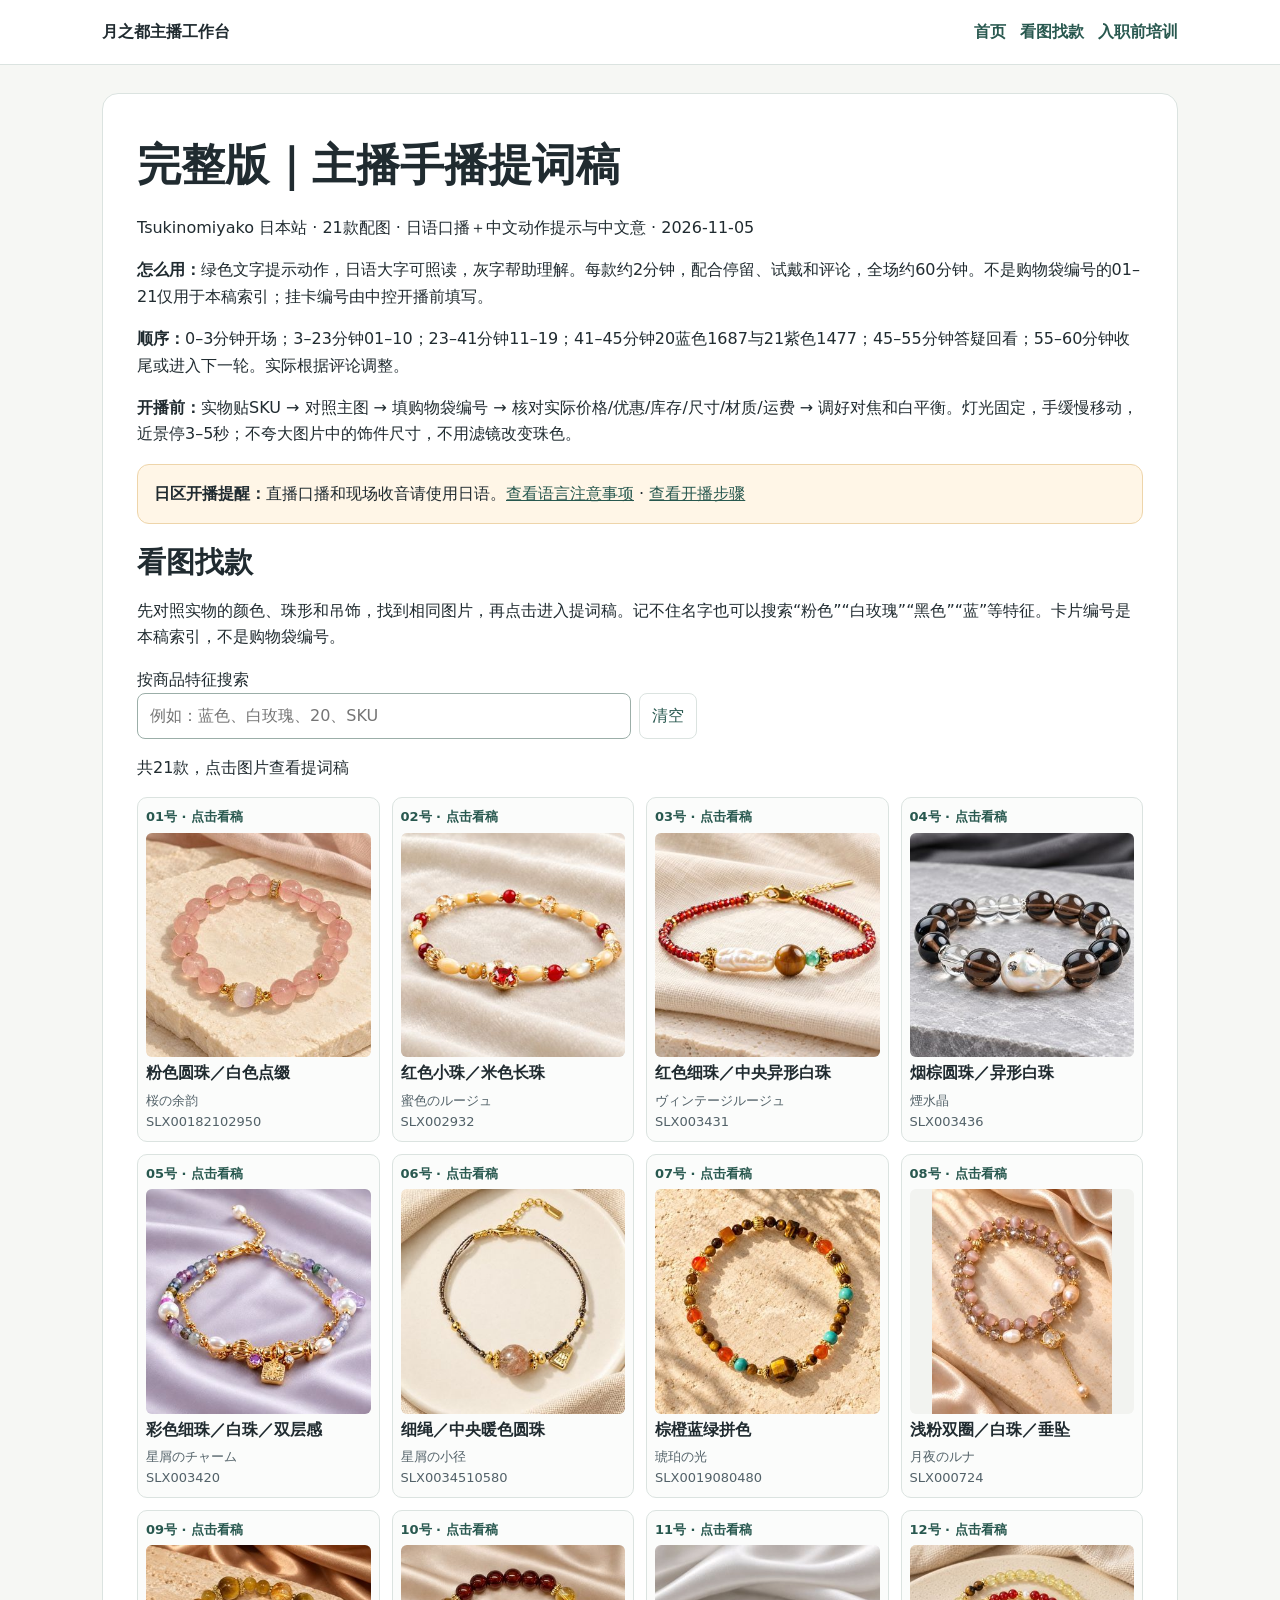
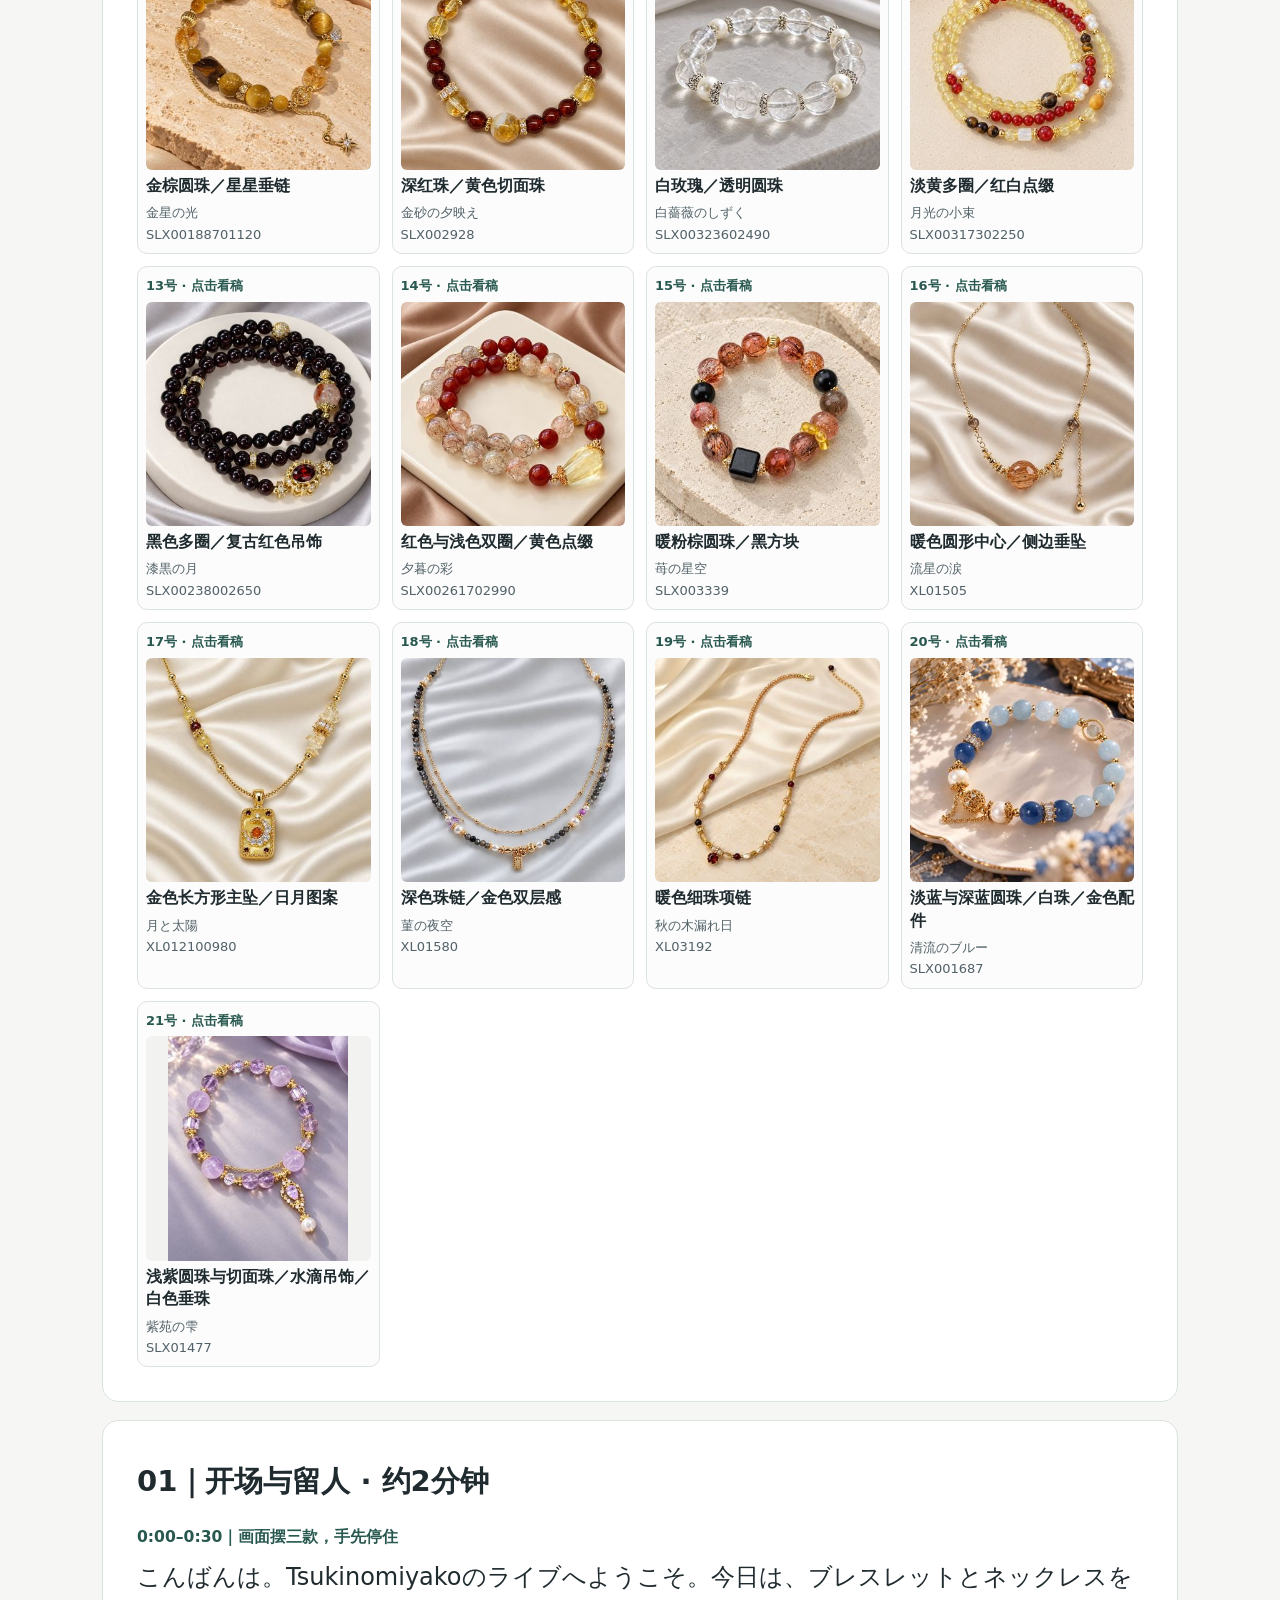
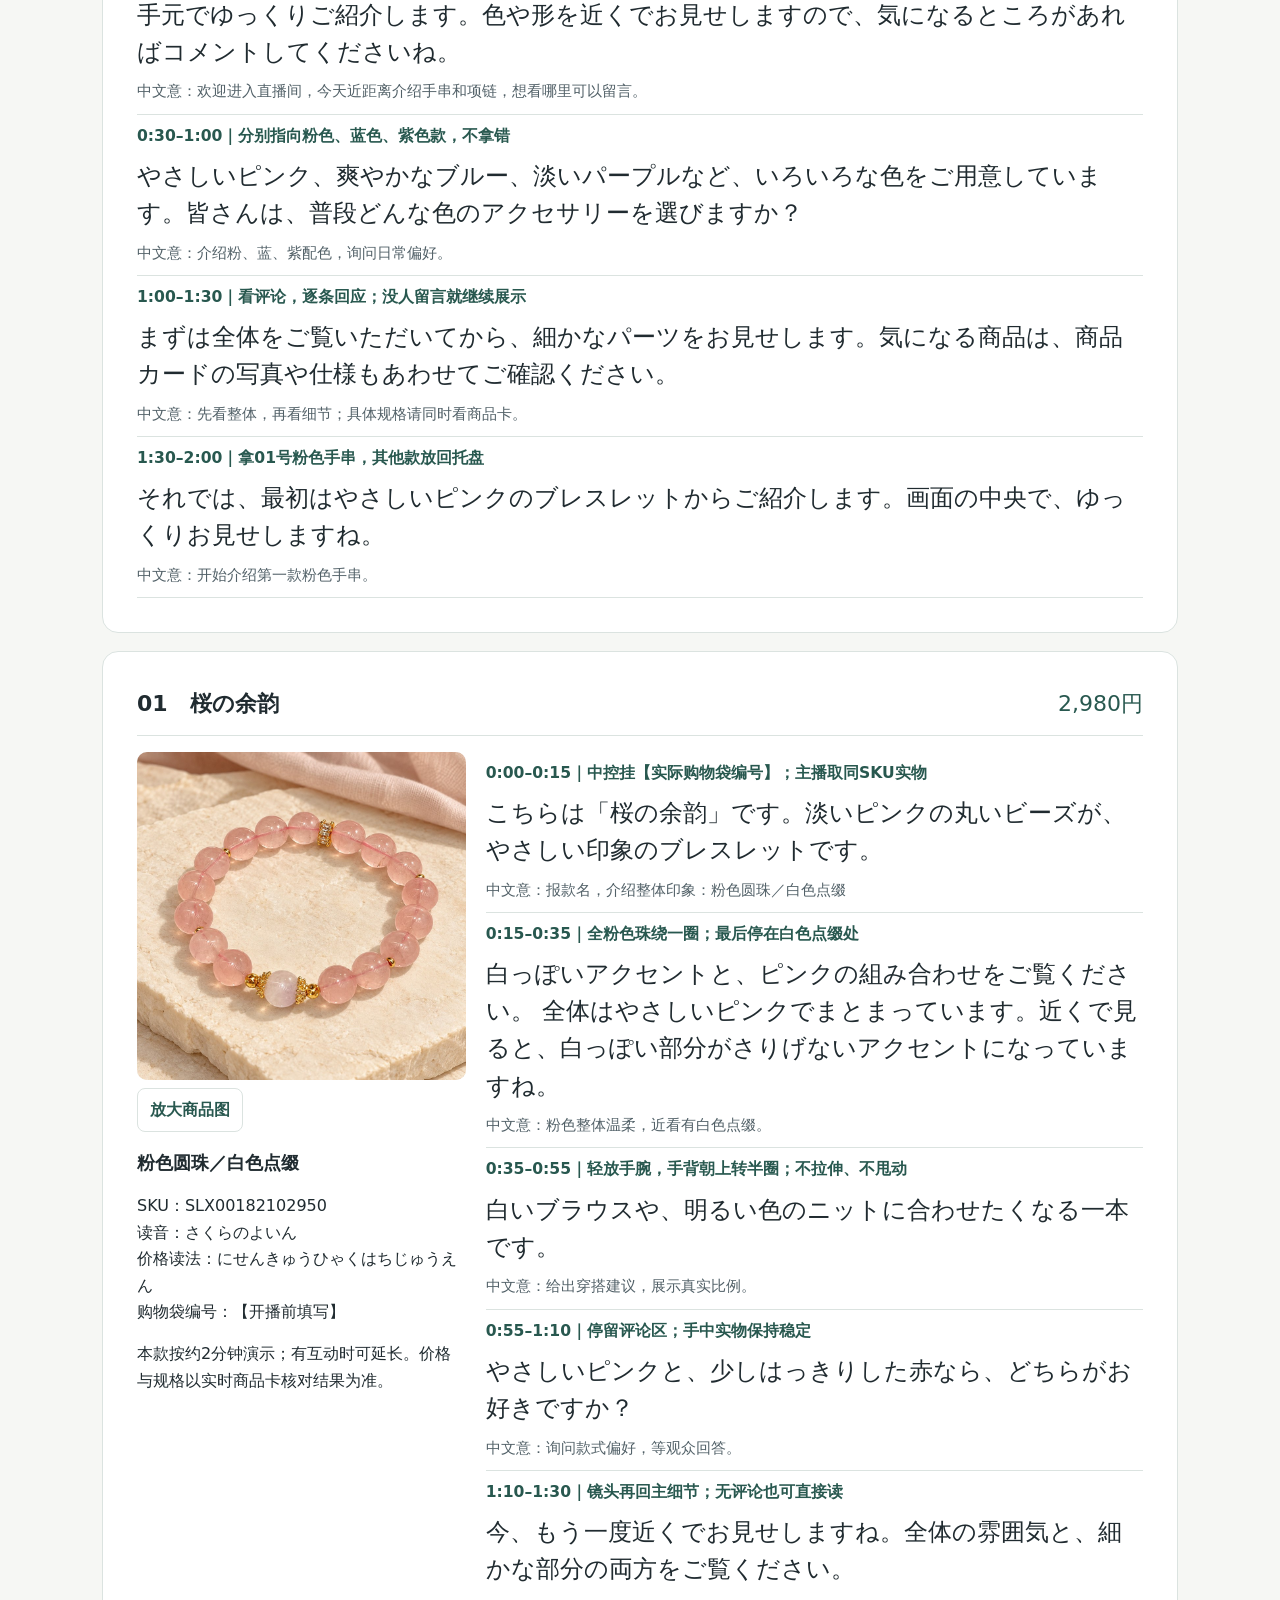
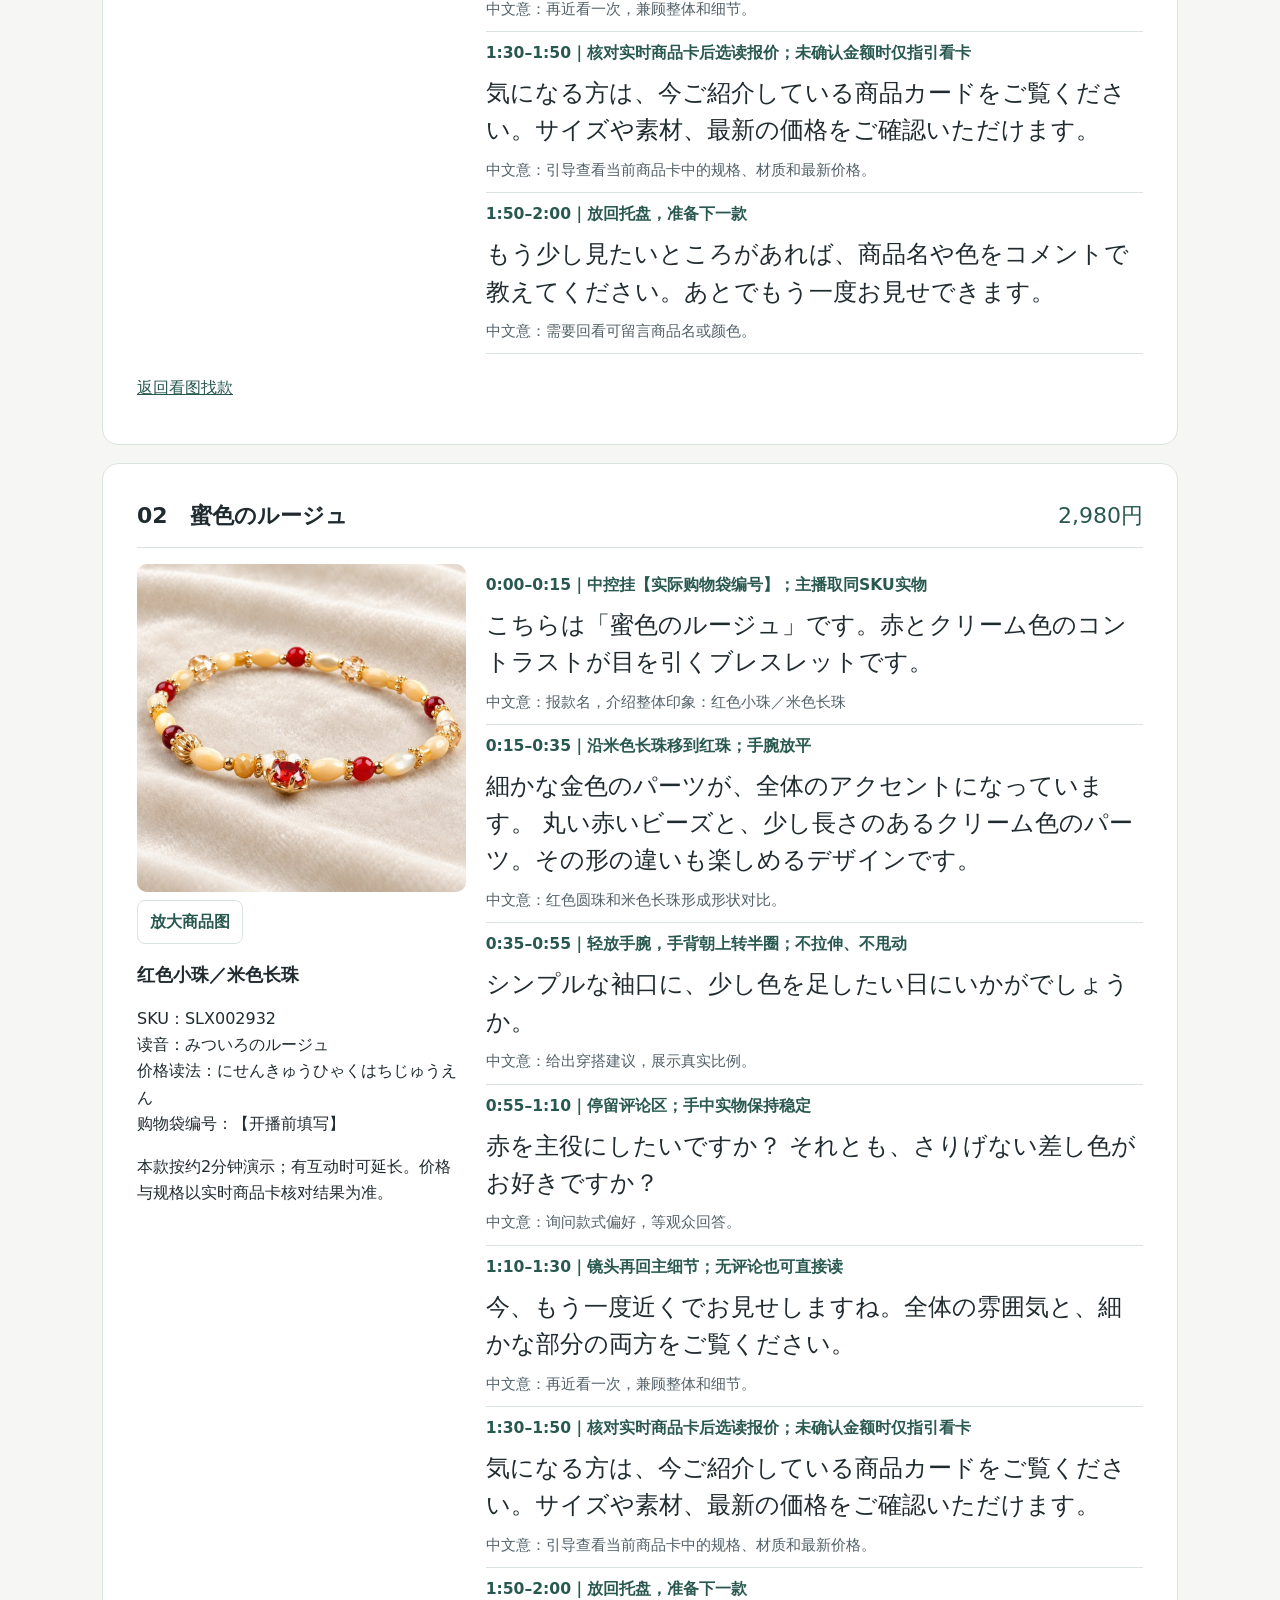
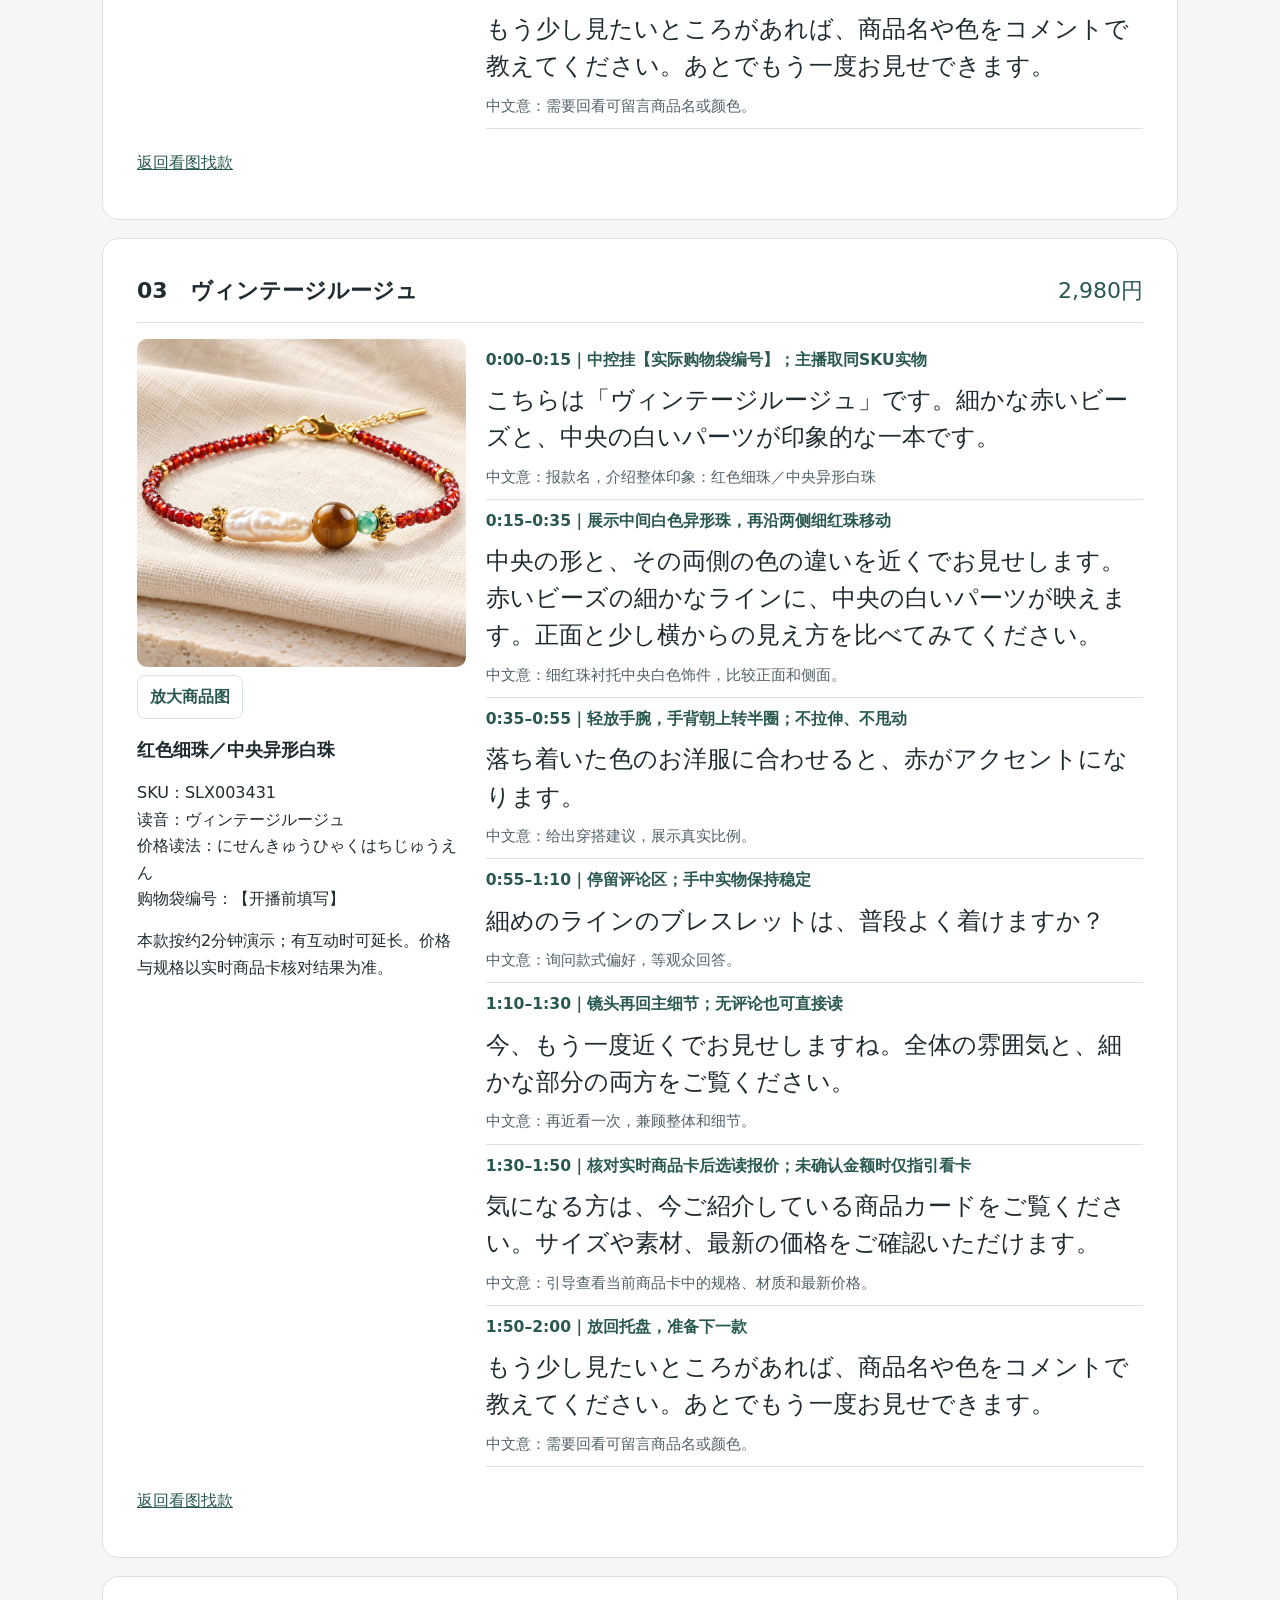
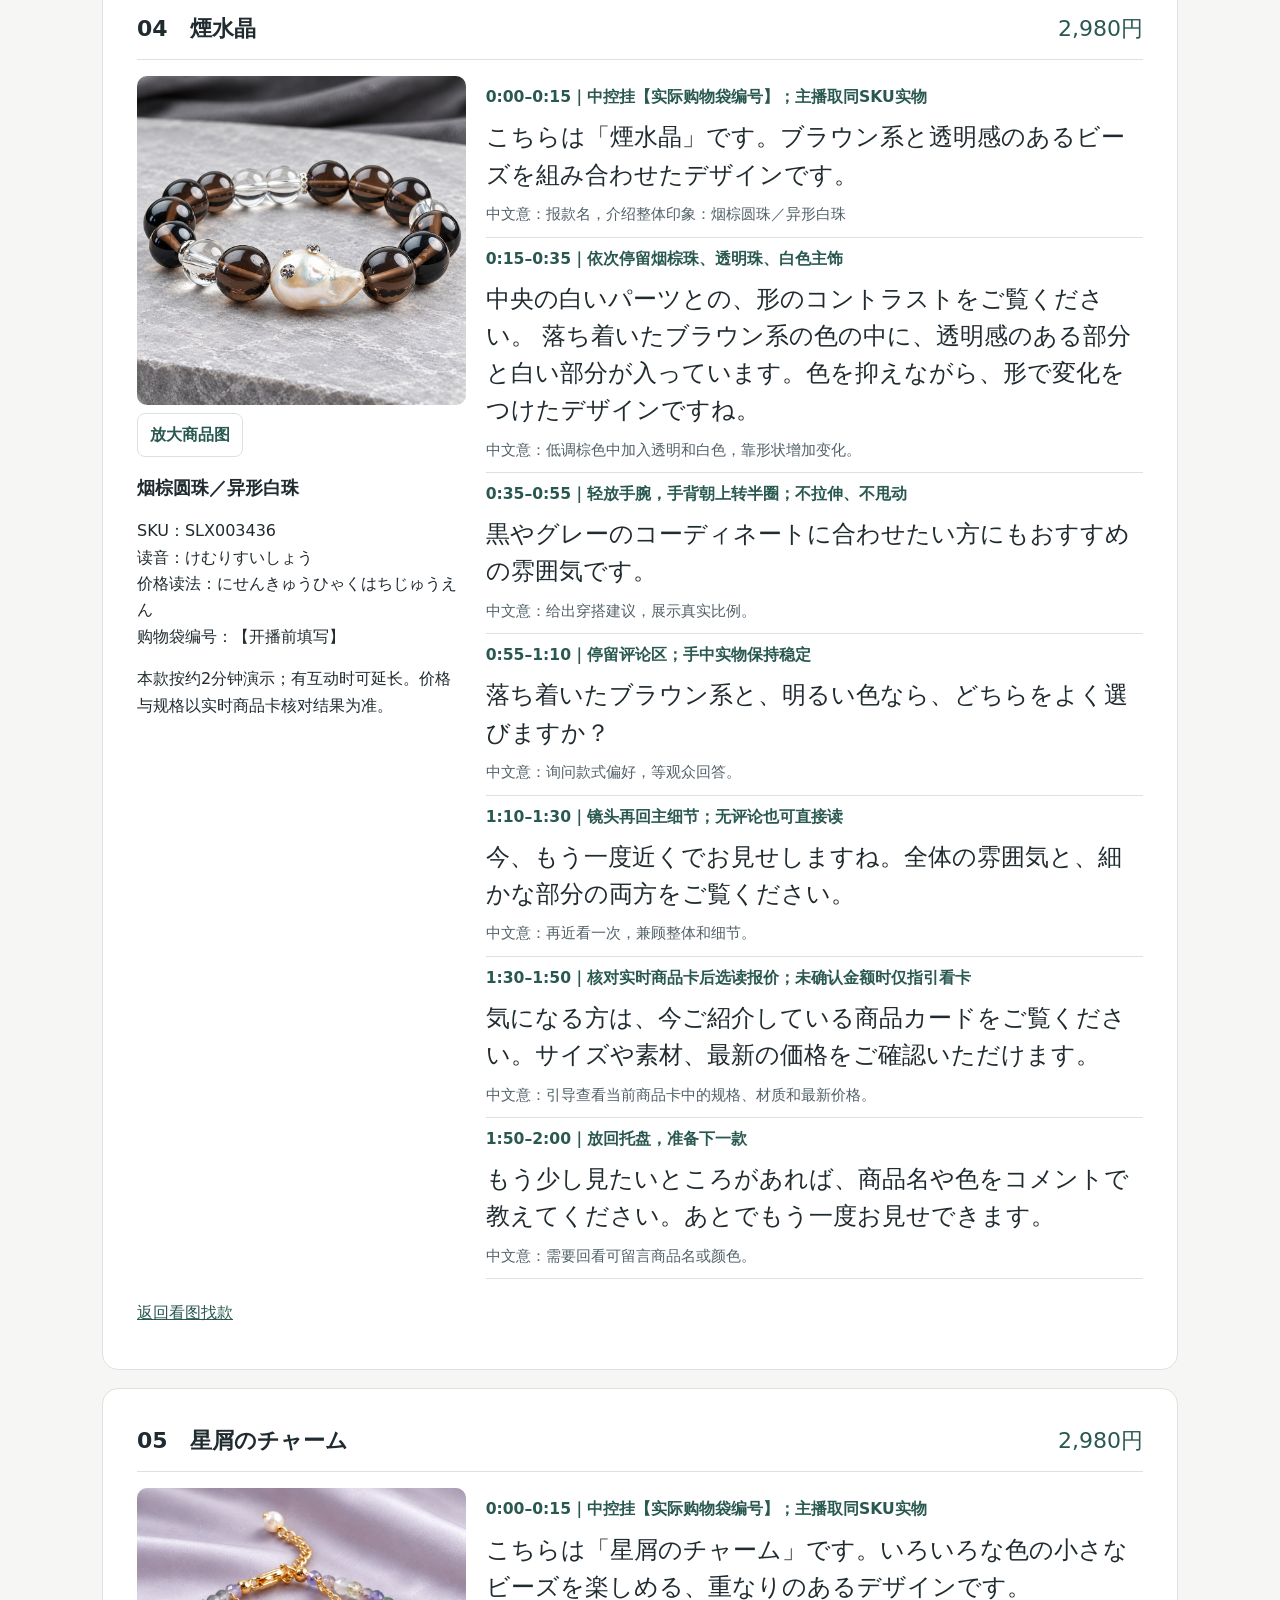
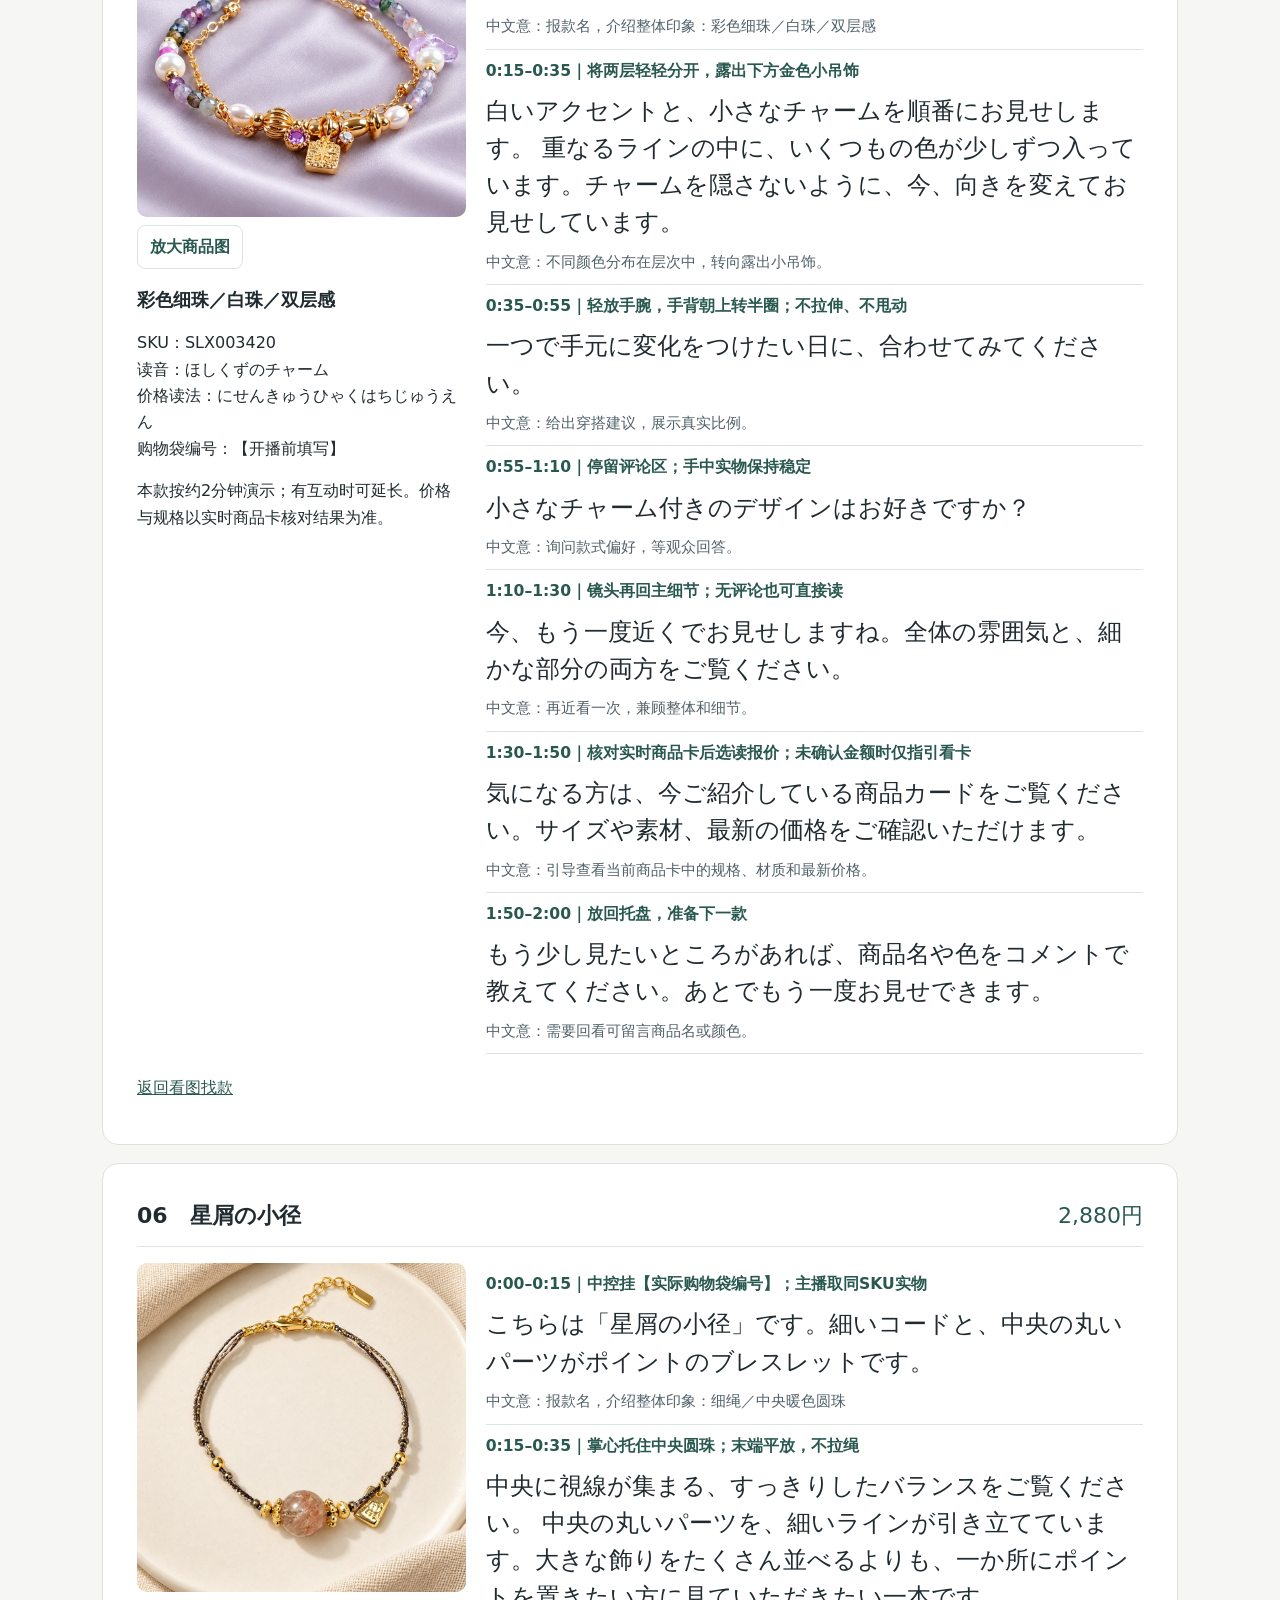
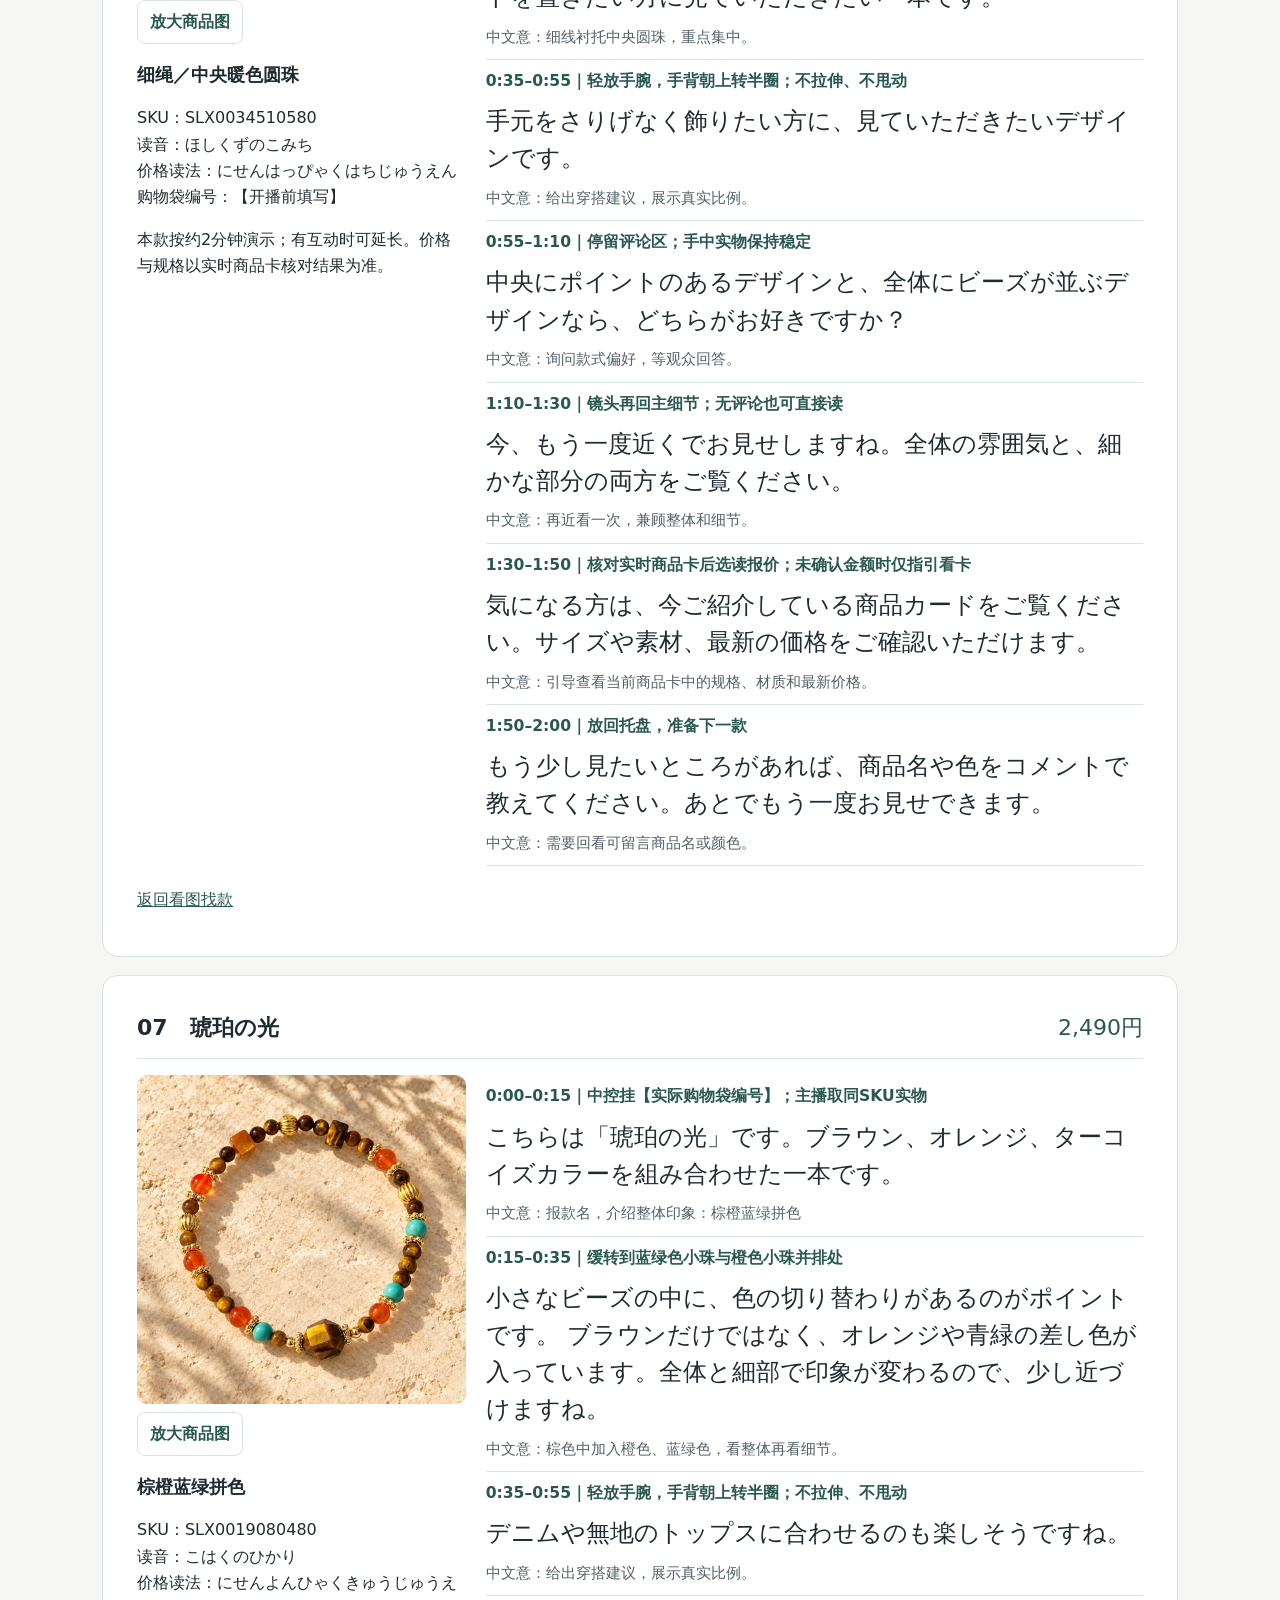
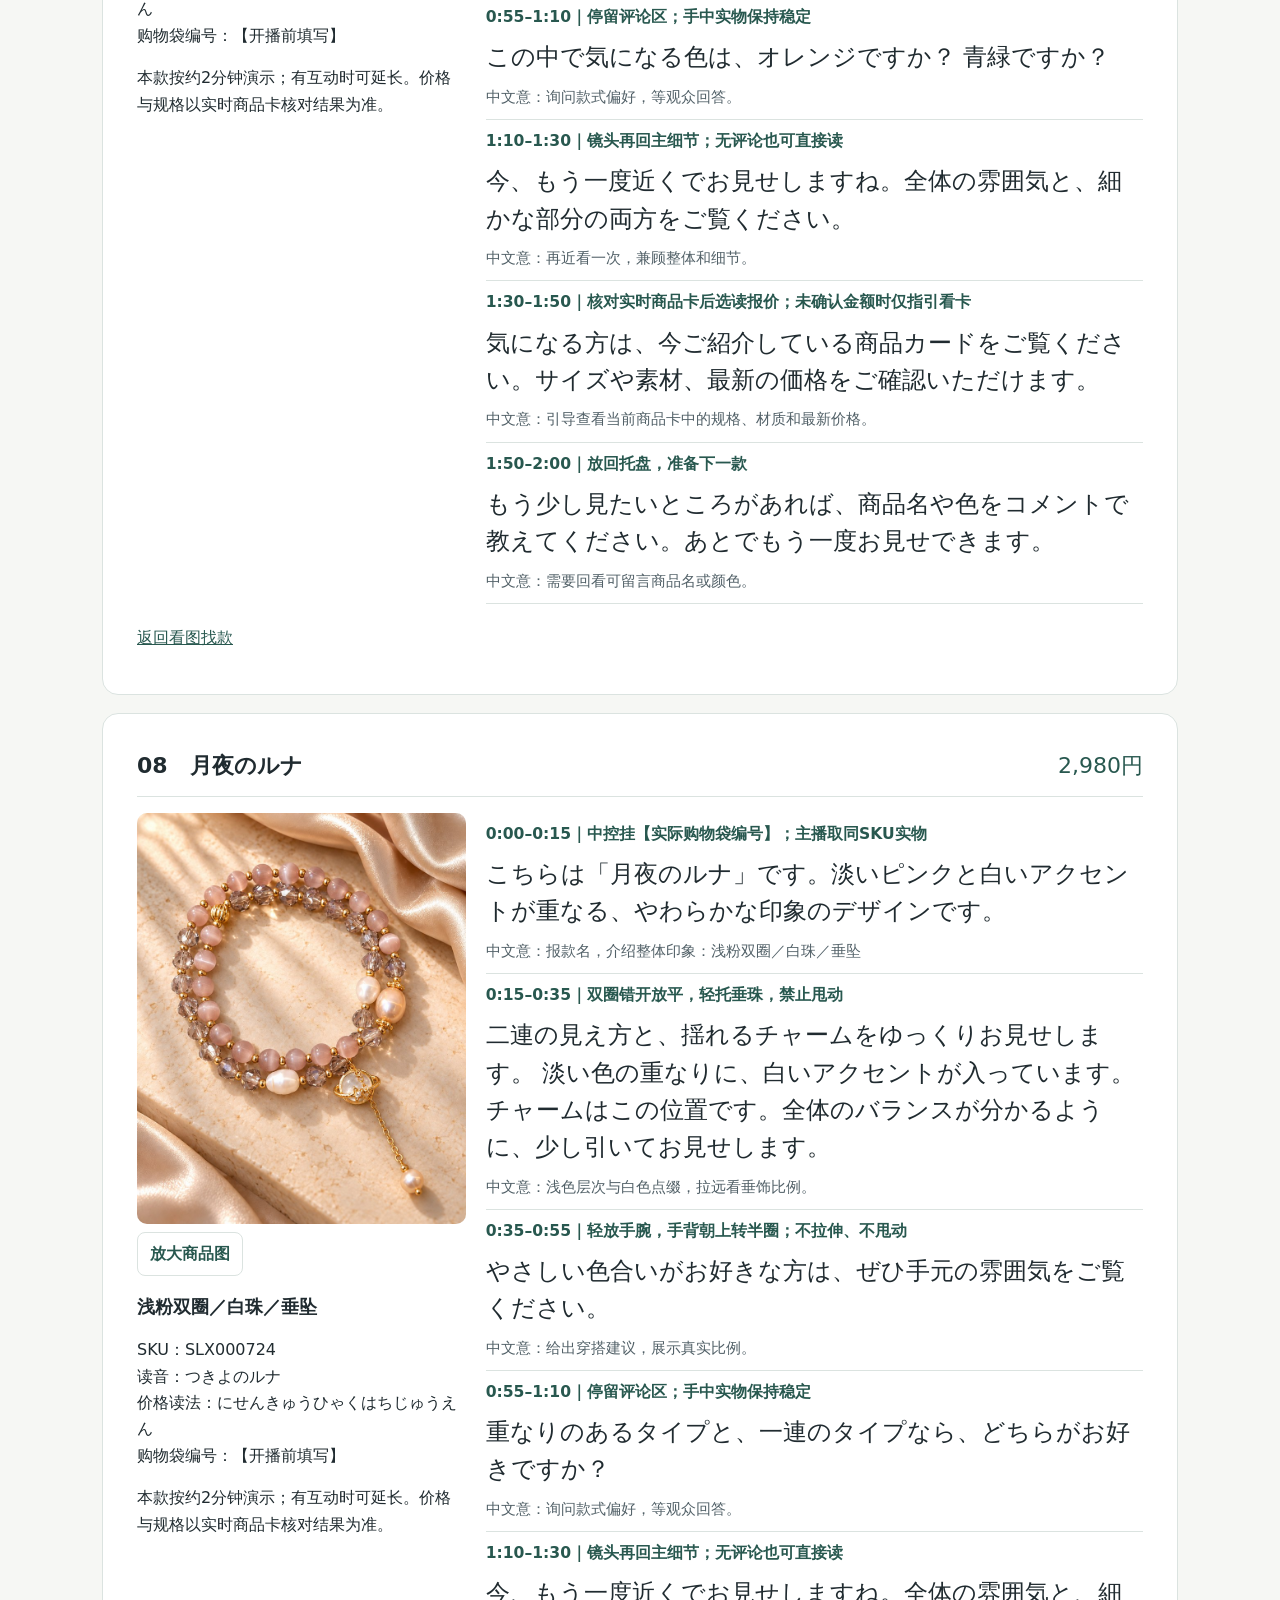
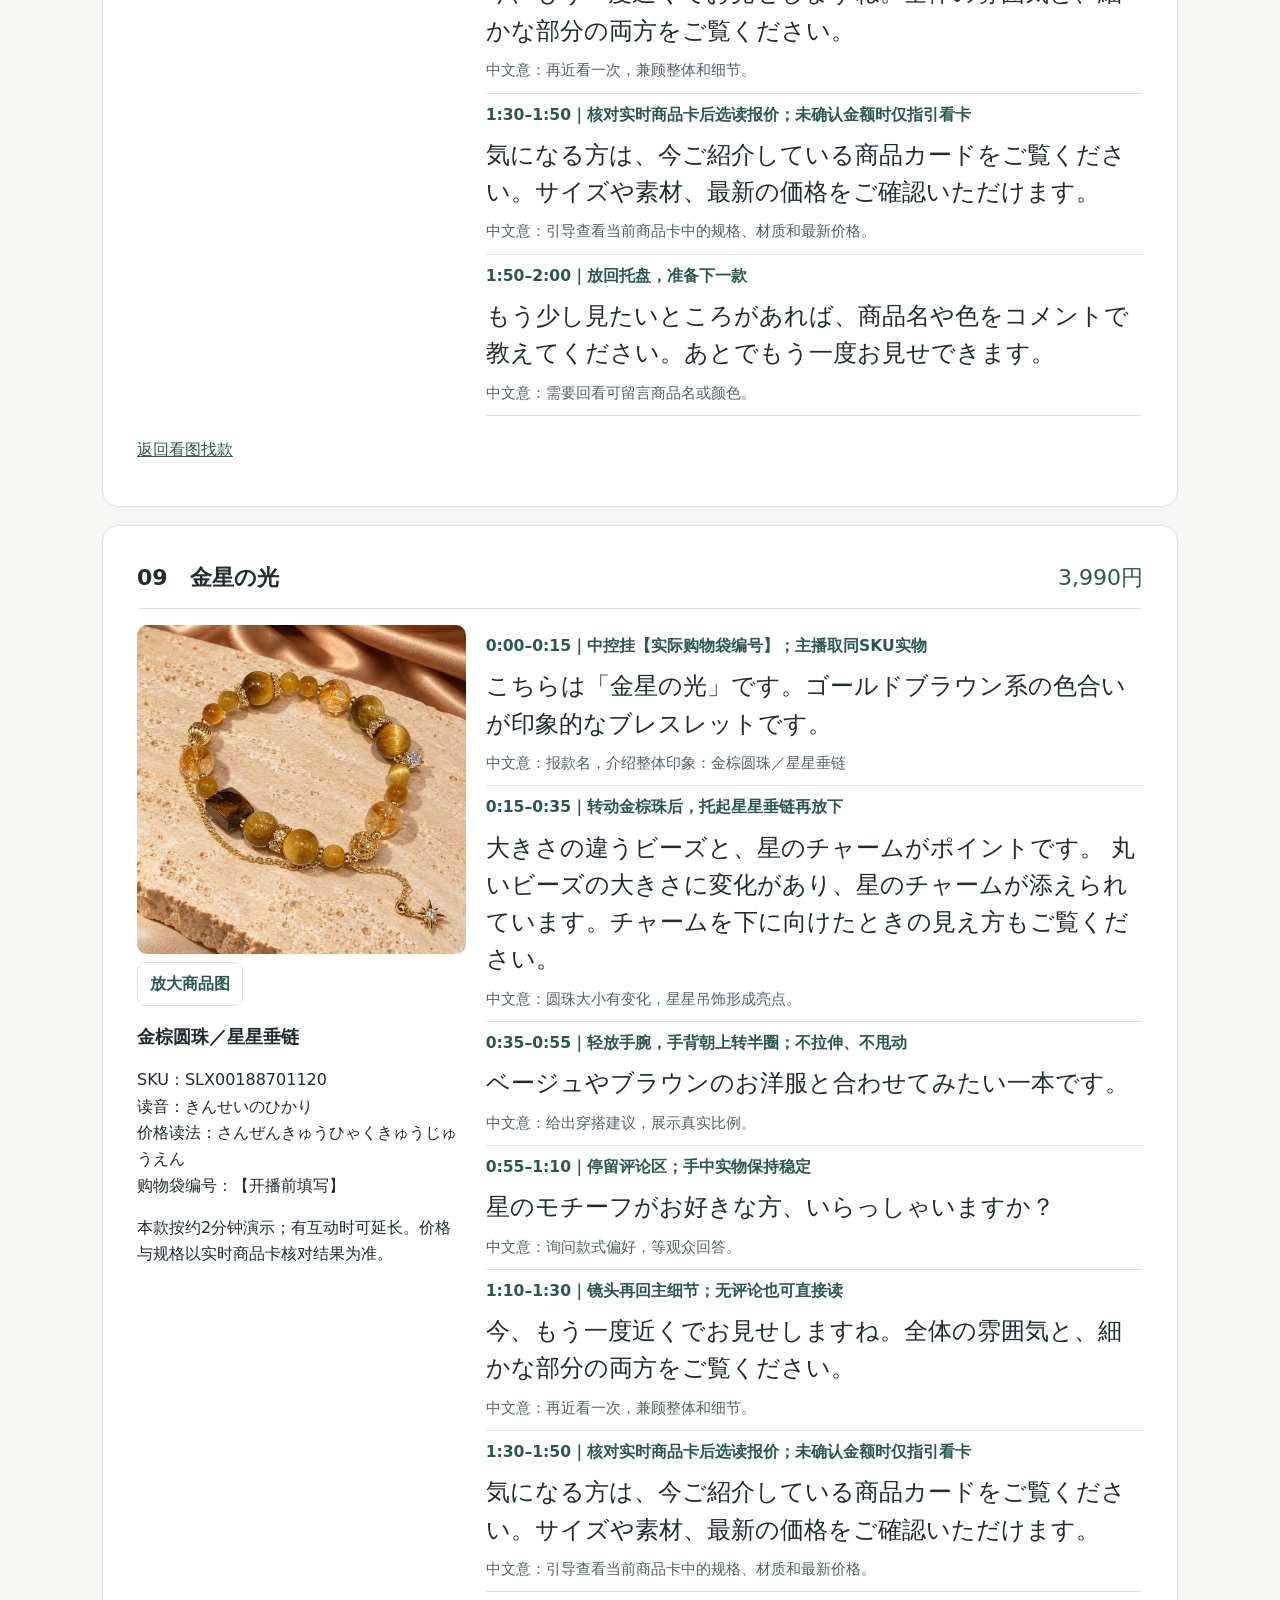
==== commit 5d01b66d: "Refresh workbench homepage and remove font controls" ====
--- a/guide.html
+++ b/guide.html
@@ -1 +1 @@
-<!doctype html><html lang="zh-CN"><head><meta charset="utf-8"><meta name="viewport" content="width=device-width,initial-scale=1"><meta name="robots" content="noindex,nofollow"><title>主播手播提词稿｜月之都主播工作台</title><link rel="stylesheet" href="site.css"></head><body><header class="site-header"><div class="bar"><span class="brand">月之都主播工作台</span><nav class="site-nav" aria-label="站点导航"><a href="index.html">首页</a><a href="guide.html#gallery">看图找款</a><a href="training.html">入职前培训</a></nav><div class="font-controls" role="group" aria-label="提词字号"><button id="font-down" type="button" aria-label="减小提词字号">字号－</button><output id="font-value" aria-live="polite">24 px</output><button id="font-up" type="button" aria-label="增大提词字号">字号＋</button></div></div></header><main><section class="top" id="intro"><h1>完整版｜主播手播提词稿</h1><p>Tsukinomiyako 日本站 · 21款配图 · 日语口播＋中文动作提示与中文意 · 2026-11-05</p><p><b>怎么用：</b>绿色文字提示动作，日语大字可照读，灰字帮助理解。每款约2分钟，配合停留、试戴和评论，全场约60分钟。不是购物袋编号的01–21仅用于本稿索引；挂卡编号由中控开播前填写。可用顶部「字号－／字号＋」调整口播和动作提示大小。</p><p><b>顺序：</b>0–3分钟开场；3–23分钟01–10；23–41分钟11–19；41–45分钟20蓝色1687与21紫色1477；45–55分钟答疑回看；55–60分钟收尾或进入下一轮。实际根据评论调整。</p><p><b>开播前：</b>实物贴SKU → 对照主图 → 填购物袋编号 → 核对实际价格/优惠/库存/尺寸/材质/运费 → 调好对焦和白平衡。灯光固定，手缓慢移动，近景停3–5秒；不夸大图片中的饰件尺寸，不用滤镜改变珠色。</p><div id="gallery"><p class="live-notice"><strong>日区开播提醒：</strong>直播口播和现场收音请使用日语。<a href="training.html#live-language">查看语言注意事项</a> · <a href="training.html#opening">查看开播步骤</a></p><h2>看图找款</h2><p>先对照实物的颜色、珠形和吊饰，找到相同图片，再点击进入提词稿。记不住名字也可以搜索“粉色”“白玫瑰”“黑色”“蓝”等特征。卡片编号是本稿索引，不是购物袋编号。</p><label for="find">按商品特征搜索</label><div class="search-line"><input id="find" type="search" placeholder="例如：蓝色、白玫瑰、20、SKU"><button type="button" id="clear-search">清空</button></div><p id="gallery-count" aria-live="polite">共21款，点击图片查看提词稿</p><nav class="product-gallery" aria-label="按商品图片查找提词稿"><a href="#p1" data-key="SLX00182102950桜の余韵粉色圆珠／白色点缀" aria-label="1号 粉色圆珠／白色点缀 查看提词稿"><span class="number">01号 · 点击看稿</span><img src="thumb-01.jpg" loading="lazy" decoding="async" alt="粉色圆珠／白色点缀" width="360" height="360"><strong>粉色圆珠／白色点缀</strong><small>桜の余韵<br>SLX00182102950</small></a><a href="#p2" data-key="SLX002932蜜色のルージュ红色小珠／米色长珠" aria-label="2号 红色小珠／米色长珠 查看提词稿"><span class="number">02号 · 点击看稿</span><img src="thumb-02.jpg" loading="lazy" decoding="async" alt="红色小珠／米色长珠" width="360" height="360"><strong>红色小珠／米色长珠</strong><small>蜜色のルージュ<br>SLX002932</small></a><a href="#p3" data-key="SLX003431ヴィンテージルージュ红色细珠／中央异形白珠" aria-label="3号 红色细珠／中央异形白珠 查看提词稿"><span class="number">03号 · 点击看稿</span><img src="thumb-03.jpg" loading="lazy" decoding="async" alt="红色细珠／中央异形白珠" width="360" height="360"><strong>红色细珠／中央异形白珠</strong><small>ヴィンテージルージュ<br>SLX003431</small></a><a href="#p4" data-key="SLX003436煙水晶烟棕圆珠／异形白珠" aria-label="4号 烟棕圆珠／异形白珠 查看提词稿"><span class="number">04号 · 点击看稿</span><img src="thumb-04.jpg" loading="lazy" decoding="async" alt="烟棕圆珠／异形白珠" width="360" height="360"><strong>烟棕圆珠／异形白珠</strong><small>煙水晶<br>SLX003436</small></a><a href="#p5" data-key="SLX003420星屑のチャーム彩色细珠／白珠／双层感" aria-label="5号 彩色细珠／白珠／双层感 查看提词稿"><span class="number">05号 · 点击看稿</span><img src="thumb-05.jpg" loading="lazy" decoding="async" alt="彩色细珠／白珠／双层感" width="360" height="360"><strong>彩色细珠／白珠／双层感</strong><small>星屑のチャーム<br>SLX003420</small></a><a href="#p6" data-key="SLX0034510580星屑の小径细绳／中央暖色圆珠" aria-label="6号 细绳／中央暖色圆珠 查看提词稿"><span class="number">06号 · 点击看稿</span><img src="thumb-06.jpg" loading="lazy" decoding="async" alt="细绳／中央暖色圆珠" width="360" height="360"><strong>细绳／中央暖色圆珠</strong><small>星屑の小径<br>SLX0034510580</small></a><a href="#p7" data-key="SLX0019080480琥珀の光棕橙蓝绿拼色" aria-label="7号 棕橙蓝绿拼色 查看提词稿"><span class="number">07号 · 点击看稿</span><img src="thumb-07.jpg" loading="lazy" decoding="async" alt="棕橙蓝绿拼色" width="360" height="360"><strong>棕橙蓝绿拼色</strong><small>琥珀の光<br>SLX0019080480</small></a><a href="#p8" data-key="SLX000724月夜のルナ浅粉双圈／白珠／垂坠" aria-label="8号 浅粉双圈／白珠／垂坠 查看提词稿"><span class="number">08号 · 点击看稿</span><img src="thumb-08.jpg" loading="lazy" decoding="async" alt="浅粉双圈／白珠／垂坠" width="360" height="360"><strong>浅粉双圈／白珠／垂坠</strong><small>月夜のルナ<br>SLX000724</small></a><a href="#p9" data-key="SLX00188701120金星の光金棕圆珠／星星垂链" aria-label="9号 金棕圆珠／星星垂链 查看提词稿"><span class="number">09号 · 点击看稿</span><img src="thumb-09.jpg" loading="lazy" decoding="async" alt="金棕圆珠／星星垂链" width="360" height="360"><strong>金棕圆珠／星星垂链</strong><small>金星の光<br>SLX00188701120</small></a><a href="#p10" data-key="SLX002928金砂の夕映え深红珠／黄色切面珠" aria-label="10号 深红珠／黄色切面珠 查看提词稿"><span class="number">10号 · 点击看稿</span><img src="thumb-10.jpg" loading="lazy" decoding="async" alt="深红珠／黄色切面珠" width="360" height="360"><strong>深红珠／黄色切面珠</strong><small>金砂の夕映え<br>SLX002928</small></a><a href="#p11" data-key="SLX00323602490白薔薇のしずく白玫瑰／透明圆珠" aria-label="11号 白玫瑰／透明圆珠 查看提词稿"><span class="number">11号 · 点击看稿</span><img src="thumb-11.jpg" loading="lazy" decoding="async" alt="白玫瑰／透明圆珠" width="360" height="360"><strong>白玫瑰／透明圆珠</strong><small>白薔薇のしずく<br>SLX00323602490</small></a><a href="#p12" data-key="SLX00317302250月光の小束淡黄多圈／红白点缀" aria-label="12号 淡黄多圈／红白点缀 查看提词稿"><span class="number">12号 · 点击看稿</span><img src="thumb-12.jpg" loading="lazy" decoding="async" alt="淡黄多圈／红白点缀" width="360" height="360"><strong>淡黄多圈／红白点缀</strong><small>月光の小束<br>SLX00317302250</small></a><a href="#p13" data-key="SLX00238002650漆黒の月黑色多圈／复古红色吊饰" aria-label="13号 黑色多圈／复古红色吊饰 查看提词稿"><span class="number">13号 · 点击看稿</span><img src="thumb-13.jpg" loading="lazy" decoding="async" alt="黑色多圈／复古红色吊饰" width="360" height="360"><strong>黑色多圈／复古红色吊饰</strong><small>漆黒の月<br>SLX00238002650</small></a><a href="#p14" data-key="SLX00261702990夕暮の彩红色与浅色双圈／黄色点缀" aria-label="14号 红色与浅色双圈／黄色点缀 查看提词稿"><span class="number">14号 · 点击看稿</span><img src="thumb-14.jpg" loading="lazy" decoding="async" alt="红色与浅色双圈／黄色点缀" width="360" height="360"><strong>红色与浅色双圈／黄色点缀</strong><small>夕暮の彩<br>SLX00261702990</small></a><a href="#p15" data-key="SLX003339苺の星空暖粉棕圆珠／黑方块" aria-label="15号 暖粉棕圆珠／黑方块 查看提词稿"><span class="number">15号 · 点击看稿</span><img src="thumb-15.jpg" loading="lazy" decoding="async" alt="暖粉棕圆珠／黑方块" width="360" height="360"><strong>暖粉棕圆珠／黑方块</strong><small>苺の星空<br>SLX003339</small></a><a href="#p16" data-key="XL01505流星の涙暖色圆形中心／侧边垂坠" aria-label="16号 暖色圆形中心／侧边垂坠 查看提词稿"><span class="number">16号 · 点击看稿</span><img src="thumb-16.jpg" loading="lazy" decoding="async" alt="暖色圆形中心／侧边垂坠" width="360" height="360"><strong>暖色圆形中心／侧边垂坠</strong><small>流星の涙<br>XL01505</small></a><a href="#p17" data-key="XL012100980月と太陽金色长方形主坠／日月图案" aria-label="17号 金色长方形主坠／日月图案 查看提词稿"><span class="number">17号 · 点击看稿</span><img src="thumb-17.jpg" loading="lazy" decoding="async" alt="金色长方形主坠／日月图案" width="360" height="360"><strong>金色长方形主坠／日月图案</strong><small>月と太陽<br>XL012100980</small></a><a href="#p18" data-key="XL01580菫の夜空深色珠链／金色双层感" aria-label="18号 深色珠链／金色双层感 查看提词稿"><span class="number">18号 · 点击看稿</span><img src="thumb-18.jpg" loading="lazy" decoding="async" alt="深色珠链／金色双层感" width="360" height="360"><strong>深色珠链／金色双层感</strong><small>菫の夜空<br>XL01580</small></a><a href="#p19" data-key="XL03192秋の木漏れ日暖色细珠项链" aria-label="19号 暖色细珠项链 查看提词稿"><span class="number">19号 · 点击看稿</span><img src="thumb-19.jpg" loading="lazy" decoding="async" alt="暖色细珠项链" width="360" height="360"><strong>暖色细珠项链</strong><small>秋の木漏れ日<br>XL03192</small></a><a href="#p20" data-key="SLX001687清流のブルー淡蓝与深蓝圆珠／白珠／金色配件" aria-label="20号 淡蓝与深蓝圆珠／白珠／金色配件 查看提词稿"><span class="number">20号 · 点击看稿</span><img src="thumb-20.jpg" loading="lazy" decoding="async" alt="淡蓝与深蓝圆珠／白珠／金色配件" width="360" height="360"><strong>淡蓝与深蓝圆珠／白珠／金色配件</strong><small>清流のブルー<br>SLX001687</small></a><a href="#p21" data-key="SLX01477紫苑の雫浅紫圆珠与切面珠／水滴吊饰／白色垂珠" aria-label="21号 浅紫圆珠与切面珠／水滴吊饰／白色垂珠 查看提词稿"><span class="number">21号 · 点击看稿</span><img src="thumb-21.jpg" loading="lazy" decoding="async" alt="浅紫圆珠与切面珠／水滴吊饰／白色垂珠" width="360" height="360"><strong>浅紫圆珠与切面珠／水滴吊饰／白色垂珠</strong><small>紫苑の雫<br>SLX01477</small></a></nav></div></section><section class="top"><h2>01｜开场与留人 · 约2分钟</h2><div class="beat"><small>0:00–0:30｜画面摆三款，手先停住</small><p lang="ja">こんばんは。Tsukinomiyakoのライブへようこそ。今日は、ブレスレットとネックレスを手元でゆっくりご紹介します。色や形を近くでお見せしますので、気になるところがあればコメントしてくださいね。</p><div class="cn">中文意：欢迎进入直播间，今天近距离介绍手串和项链，想看哪里可以留言。</div></div><div class="beat"><small>0:30–1:00｜分别指向粉色、蓝色、紫色款，不拿错</small><p lang="ja">やさしいピンク、爽やかなブルー、淡いパープルなど、いろいろな色をご用意しています。皆さんは、普段どんな色のアクセサリーを選びますか？</p><div class="cn">中文意：介绍粉、蓝、紫配色，询问日常偏好。</div></div><div class="beat"><small>1:00–1:30｜看评论，逐条回应；没人留言就继续展示</small><p lang="ja">まずは全体をご覧いただいてから、細かなパーツをお見せします。気になる商品は、商品カードの写真や仕様もあわせてご確認ください。</p><div class="cn">中文意：先看整体，再看细节；具体规格请同时看商品卡。</div></div><div class="beat"><small>1:30–2:00｜拿01号粉色手串，其他款放回托盘</small><p lang="ja">それでは、最初はやさしいピンクのブレスレットからご紹介します。画面の中央で、ゆっくりお見せしますね。</p><div class="cn">中文意：开始介绍第一款粉色手串。</div></div></section><section class="card" id="p1" data-key="SLX00182102950桜の余韵粉色圆珠／白色点缀"><header><b>01　桜の余韵</b><span>2,980円</span></header><div class="layout"><aside><img src="product-01.jpg" loading="lazy" decoding="async" alt="粉色圆珠／白色点缀"><button type="button" class="image-view">放大商品图</button><h3>粉色圆珠／白色点缀</h3><p>SKU：SLX00182102950<br>读音：さくらのよいん<br>价格读法：にせんきゅうひゃくはちじゅうえん<br>购物袋编号：【开播前填写】</p><p>本款按约2分钟演示；有互动时可延长。价格与规格以实时商品卡核对结果为准。</p></aside><article><div class="beat"><small>0:00–0:15｜中控挂【实际购物袋编号】；主播取同SKU实物</small><p lang="ja">こちらは「桜の余韵」です。淡いピンクの丸いビーズが、やさしい印象のブレスレットです。</p><div class="cn">中文意：报款名，介绍整体印象：粉色圆珠／白色点缀</div></div><div class="beat"><small>0:15–0:35｜全粉色珠绕一圈；最后停在白色点缀处</small><p lang="ja">白っぽいアクセントと、ピンクの組み合わせをご覧ください。 全体はやさしいピンクでまとまっています。近くで見ると、白っぽい部分がさりげないアクセントになっていますね。</p><div class="cn">中文意：粉色整体温柔，近看有白色点缀。</div></div><div class="beat"><small>0:35–0:55｜轻放手腕，手背朝上转半圈；不拉伸、不甩动</small><p lang="ja">白いブラウスや、明るい色のニットに合わせたくなる一本です。</p><div class="cn">中文意：给出穿搭建议，展示真实比例。</div></div><div class="beat"><small>0:55–1:10｜停留评论区；手中实物保持稳定</small><p lang="ja">やさしいピンクと、少しはっきりした赤なら、どちらがお好きですか？</p><div class="cn">中文意：询问款式偏好，等观众回答。</div></div><div class="beat"><small>1:10–1:30｜镜头再回主细节；无评论也可直接读</small><p lang="ja">今、もう一度近くでお見せしますね。全体の雰囲気と、細かな部分の両方をご覧ください。</p><div class="cn">中文意：再近看一次，兼顾整体和细节。</div></div><div class="beat"><small>1:30–1:50｜核对实时商品卡后选读报价；未确认金额时仅指引看卡</small><p lang="ja">気になる方は、今ご紹介している商品カードをご覧ください。サイズや素材、最新の価格をご確認いただけます。</p><div class="cn">中文意：引导查看当前商品卡中的规格、材质和最新价格。</div></div><div class="beat"><small>1:50–2:00｜放回托盘，准备下一款</small><p lang="ja">もう少し見たいところがあれば、商品名や色をコメントで教えてください。あとでもう一度お見せできます。</p><div class="cn">中文意：需要回看可留言商品名或颜色。</div></div></article></div><a class="back" href="#gallery">返回看图找款</a></section><section class="card" id="p2" data-key="SLX002932蜜色のルージュ红色小珠／米色长珠"><header><b>02　蜜色のルージュ</b><span>2,980円</span></header><div class="layout"><aside><img src="product-02.jpg" loading="lazy" decoding="async" alt="红色小珠／米色长珠"><button type="button" class="image-view">放大商品图</button><h3>红色小珠／米色长珠</h3><p>SKU：SLX002932<br>读音：みついろのルージュ<br>价格读法：にせんきゅうひゃくはちじゅうえん<br>购物袋编号：【开播前填写】</p><p>本款按约2分钟演示；有互动时可延长。价格与规格以实时商品卡核对结果为准。</p></aside><article><div class="beat"><small>0:00–0:15｜中控挂【实际购物袋编号】；主播取同SKU实物</small><p lang="ja">こちらは「蜜色のルージュ」です。赤とクリーム色のコントラストが目を引くブレスレットです。</p><div class="cn">中文意：报款名，介绍整体印象：红色小珠／米色长珠</div></div><div class="beat"><small>0:15–0:35｜沿米色长珠移到红珠；手腕放平</small><p lang="ja">細かな金色のパーツが、全体のアクセントになっています。 丸い赤いビーズと、少し長さのあるクリーム色のパーツ。その形の違いも楽しめるデザインです。</p><div class="cn">中文意：红色圆珠和米色长珠形成形状对比。</div></div><div class="beat"><small>0:35–0:55｜轻放手腕，手背朝上转半圈；不拉伸、不甩动</small><p lang="ja">シンプルな袖口に、少し色を足したい日にいかがでしょうか。</p><div class="cn">中文意：给出穿搭建议，展示真实比例。</div></div><div class="beat"><small>0:55–1:10｜停留评论区；手中实物保持稳定</small><p lang="ja">赤を主役にしたいですか？ それとも、さりげない差し色がお好きですか？</p><div class="cn">中文意：询问款式偏好，等观众回答。</div></div><div class="beat"><small>1:10–1:30｜镜头再回主细节；无评论也可直接读</small><p lang="ja">今、もう一度近くでお見せしますね。全体の雰囲気と、細かな部分の両方をご覧ください。</p><div class="cn">中文意：再近看一次，兼顾整体和细节。</div></div><div class="beat"><small>1:30–1:50｜核对实时商品卡后选读报价；未确认金额时仅指引看卡</small><p lang="ja">気になる方は、今ご紹介している商品カードをご覧ください。サイズや素材、最新の価格をご確認いただけます。</p><div class="cn">中文意：引导查看当前商品卡中的规格、材质和最新价格。</div></div><div class="beat"><small>1:50–2:00｜放回托盘，准备下一款</small><p lang="ja">もう少し見たいところがあれば、商品名や色をコメントで教えてください。あとでもう一度お見せできます。</p><div class="cn">中文意：需要回看可留言商品名或颜色。</div></div></article></div><a class="back" href="#gallery">返回看图找款</a></section><section class="card" id="p3" data-key="SLX003431ヴィンテージルージュ红色细珠／中央异形白珠"><header><b>03　ヴィンテージルージュ</b><span>2,980円</span></header><div class="layout"><aside><img src="product-03.jpg" loading="lazy" decoding="async" alt="红色细珠／中央异形白珠"><button type="button" class="image-view">放大商品图</button><h3>红色细珠／中央异形白珠</h3><p>SKU：SLX003431<br>读音：ヴィンテージルージュ<br>价格读法：にせんきゅうひゃくはちじゅうえん<br>购物袋编号：【开播前填写】</p><p>本款按约2分钟演示；有互动时可延长。价格与规格以实时商品卡核对结果为准。</p></aside><article><div class="beat"><small>0:00–0:15｜中控挂【实际购物袋编号】；主播取同SKU实物</small><p lang="ja">こちらは「ヴィンテージルージュ」です。細かな赤いビーズと、中央の白いパーツが印象的な一本です。</p><div class="cn">中文意：报款名，介绍整体印象：红色细珠／中央异形白珠</div></div><div class="beat"><small>0:15–0:35｜展示中间白色异形珠，再沿两侧细红珠移动</small><p lang="ja">中央の形と、その両側の色の違いを近くでお見せします。 赤いビーズの細かなラインに、中央の白いパーツが映えます。正面と少し横からの見え方を比べてみてください。</p><div class="cn">中文意：细红珠衬托中央白色饰件，比较正面和侧面。</div></div><div class="beat"><small>0:35–0:55｜轻放手腕，手背朝上转半圈；不拉伸、不甩动</small><p lang="ja">落ち着いた色のお洋服に合わせると、赤がアクセントになります。</p><div class="cn">中文意：给出穿搭建议，展示真实比例。</div></div><div class="beat"><small>0:55–1:10｜停留评论区；手中实物保持稳定</small><p lang="ja">細めのラインのブレスレットは、普段よく着けますか？</p><div class="cn">中文意：询问款式偏好，等观众回答。</div></div><div class="beat"><small>1:10–1:30｜镜头再回主细节；无评论也可直接读</small><p lang="ja">今、もう一度近くでお見せしますね。全体の雰囲気と、細かな部分の両方をご覧ください。</p><div class="cn">中文意：再近看一次，兼顾整体和细节。</div></div><div class="beat"><small>1:30–1:50｜核对实时商品卡后选读报价；未确认金额时仅指引看卡</small><p lang="ja">気になる方は、今ご紹介している商品カードをご覧ください。サイズや素材、最新の価格をご確認いただけます。</p><div class="cn">中文意：引导查看当前商品卡中的规格、材质和最新价格。</div></div><div class="beat"><small>1:50–2:00｜放回托盘，准备下一款</small><p lang="ja">もう少し見たいところがあれば、商品名や色をコメントで教えてください。あとでもう一度お見せできます。</p><div class="cn">中文意：需要回看可留言商品名或颜色。</div></div></article></div><a class="back" href="#gallery">返回看图找款</a></section><section class="card" id="p4" data-key="SLX003436煙水晶烟棕圆珠／异形白珠"><header><b>04　煙水晶</b><span>2,980円</span></header><div class="layout"><aside><img src="product-04.jpg" loading="lazy" decoding="async" alt="烟棕圆珠／异形白珠"><button type="button" class="image-view">放大商品图</button><h3>烟棕圆珠／异形白珠</h3><p>SKU：SLX003436<br>读音：けむりすいしょう<br>价格读法：にせんきゅうひゃくはちじゅうえん<br>购物袋编号：【开播前填写】</p><p>本款按约2分钟演示；有互动时可延长。价格与规格以实时商品卡核对结果为准。</p></aside><article><div class="beat"><small>0:00–0:15｜中控挂【实际购物袋编号】；主播取同SKU实物</small><p lang="ja">こちらは「煙水晶」です。ブラウン系と透明感のあるビーズを組み合わせたデザインです。</p><div class="cn">中文意：报款名，介绍整体印象：烟棕圆珠／异形白珠</div></div><div class="beat"><small>0:15–0:35｜依次停留烟棕珠、透明珠、白色主饰</small><p lang="ja">中央の白いパーツとの、形のコントラストをご覧ください。 落ち着いたブラウン系の色の中に、透明感のある部分と白い部分が入っています。色を抑えながら、形で変化をつけたデザインですね。</p><div class="cn">中文意：低调棕色中加入透明和白色，靠形状增加变化。</div></div><div class="beat"><small>0:35–0:55｜轻放手腕，手背朝上转半圈；不拉伸、不甩动</small><p lang="ja">黒やグレーのコーディネートに合わせたい方にもおすすめの雰囲気です。</p><div class="cn">中文意：给出穿搭建议，展示真实比例。</div></div><div class="beat"><small>0:55–1:10｜停留评论区；手中实物保持稳定</small><p lang="ja">落ち着いたブラウン系と、明るい色なら、どちらをよく選びますか？</p><div class="cn">中文意：询问款式偏好，等观众回答。</div></div><div class="beat"><small>1:10–1:30｜镜头再回主细节；无评论也可直接读</small><p lang="ja">今、もう一度近くでお見せしますね。全体の雰囲気と、細かな部分の両方をご覧ください。</p><div class="cn">中文意：再近看一次，兼顾整体和细节。</div></div><div class="beat"><small>1:30–1:50｜核对实时商品卡后选读报价；未确认金额时仅指引看卡</small><p lang="ja">気になる方は、今ご紹介している商品カードをご覧ください。サイズや素材、最新の価格をご確認いただけます。</p><div class="cn">中文意：引导查看当前商品卡中的规格、材质和最新价格。</div></div><div class="beat"><small>1:50–2:00｜放回托盘，准备下一款</small><p lang="ja">もう少し見たいところがあれば、商品名や色をコメントで教えてください。あとでもう一度お見せできます。</p><div class="cn">中文意：需要回看可留言商品名或颜色。</div></div></article></div><a class="back" href="#gallery">返回看图找款</a></section><section class="card" id="p5" data-key="SLX003420星屑のチャーム彩色细珠／白珠／双层感"><header><b>05　星屑のチャーム</b><span>2,980円</span></header><div class="layout"><aside><img src="product-05.jpg" loading="lazy" decoding="async" alt="彩色细珠／白珠／双层感"><button type="button" class="image-view">放大商品图</button><h3>彩色细珠／白珠／双层感</h3><p>SKU：SLX003420<br>读音：ほしくずのチャーム<br>价格读法：にせんきゅうひゃくはちじゅうえん<br>购物袋编号：【开播前填写】</p><p>本款按约2分钟演示；有互动时可延长。价格与规格以实时商品卡核对结果为准。</p></aside><article><div class="beat"><small>0:00–0:15｜中控挂【实际购物袋编号】；主播取同SKU实物</small><p lang="ja">こちらは「星屑のチャーム」です。いろいろな色の小さなビーズを楽しめる、重なりのあるデザインです。</p><div class="cn">中文意：报款名，介绍整体印象：彩色细珠／白珠／双层感</div></div><div class="beat"><small>0:15–0:35｜将两层轻轻分开，露出下方金色小吊饰</small><p lang="ja">白いアクセントと、小さなチャームを順番にお見せします。 重なるラインの中に、いくつもの色が少しずつ入っています。チャームを隠さないように、今、向きを変えてお見せしています。</p><div class="cn">中文意：不同颜色分布在层次中，转向露出小吊饰。</div></div><div class="beat"><small>0:35–0:55｜轻放手腕，手背朝上转半圈；不拉伸、不甩动</small><p lang="ja">一つで手元に変化をつけたい日に、合わせてみてください。</p><div class="cn">中文意：给出穿搭建议，展示真实比例。</div></div><div class="beat"><small>0:55–1:10｜停留评论区；手中实物保持稳定</small><p lang="ja">小さなチャーム付きのデザインはお好きですか？</p><div class="cn">中文意：询问款式偏好，等观众回答。</div></div><div class="beat"><small>1:10–1:30｜镜头再回主细节；无评论也可直接读</small><p lang="ja">今、もう一度近くでお見せしますね。全体の雰囲気と、細かな部分の両方をご覧ください。</p><div class="cn">中文意：再近看一次，兼顾整体和细节。</div></div><div class="beat"><small>1:30–1:50｜核对实时商品卡后选读报价；未确认金额时仅指引看卡</small><p lang="ja">気になる方は、今ご紹介している商品カードをご覧ください。サイズや素材、最新の価格をご確認いただけます。</p><div class="cn">中文意：引导查看当前商品卡中的规格、材质和最新价格。</div></div><div class="beat"><small>1:50–2:00｜放回托盘，准备下一款</small><p lang="ja">もう少し見たいところがあれば、商品名や色をコメントで教えてください。あとでもう一度お見せできます。</p><div class="cn">中文意：需要回看可留言商品名或颜色。</div></div></article></div><a class="back" href="#gallery">返回看图找款</a></section><section class="card" id="p6" data-key="SLX0034510580星屑の小径细绳／中央暖色圆珠"><header><b>06　星屑の小径</b><span>2,880円</span></header><div class="layout"><aside><img src="product-06.jpg" loading="lazy" decoding="async" alt="细绳／中央暖色圆珠"><button type="button" class="image-view">放大商品图</button><h3>细绳／中央暖色圆珠</h3><p>SKU：SLX0034510580<br>读音：ほしくずのこみち<br>价格读法：にせんはっぴゃくはちじゅうえん<br>购物袋编号：【开播前填写】</p><p>本款按约2分钟演示；有互动时可延长。价格与规格以实时商品卡核对结果为准。</p></aside><article><div class="beat"><small>0:00–0:15｜中控挂【实际购物袋编号】；主播取同SKU实物</small><p lang="ja">こちらは「星屑の小径」です。細いコードと、中央の丸いパーツがポイントのブレスレットです。</p><div class="cn">中文意：报款名，介绍整体印象：细绳／中央暖色圆珠</div></div><div class="beat"><small>0:15–0:35｜掌心托住中央圆珠；末端平放，不拉绳</small><p lang="ja">中央に視線が集まる、すっきりしたバランスをご覧ください。 中央の丸いパーツを、細いラインが引き立てています。大きな飾りをたくさん並べるよりも、一か所にポイントを置きたい方に見ていただきたい一本です。</p><div class="cn">中文意：细线衬托中央圆珠，重点集中。</div></div><div class="beat"><small>0:35–0:55｜轻放手腕，手背朝上转半圈；不拉伸、不甩动</small><p lang="ja">手元をさりげなく飾りたい方に、見ていただきたいデザインです。</p><div class="cn">中文意：给出穿搭建议，展示真实比例。</div></div><div class="beat"><small>0:55–1:10｜停留评论区；手中实物保持稳定</small><p lang="ja">中央にポイントのあるデザインと、全体にビーズが並ぶデザインなら、どちらがお好きですか？</p><div class="cn">中文意：询问款式偏好，等观众回答。</div></div><div class="beat"><small>1:10–1:30｜镜头再回主细节；无评论也可直接读</small><p lang="ja">今、もう一度近くでお見せしますね。全体の雰囲気と、細かな部分の両方をご覧ください。</p><div class="cn">中文意：再近看一次，兼顾整体和细节。</div></div><div class="beat"><small>1:30–1:50｜核对实时商品卡后选读报价；未确认金额时仅指引看卡</small><p lang="ja">気になる方は、今ご紹介している商品カードをご覧ください。サイズや素材、最新の価格をご確認いただけます。</p><div class="cn">中文意：引导查看当前商品卡中的规格、材质和最新价格。</div></div><div class="beat"><small>1:50–2:00｜放回托盘，准备下一款</small><p lang="ja">もう少し見たいところがあれば、商品名や色をコメントで教えてください。あとでもう一度お見せできます。</p><div class="cn">中文意：需要回看可留言商品名或颜色。</div></div></article></div><a class="back" href="#gallery">返回看图找款</a></section><section class="card" id="p7" data-key="SLX0019080480琥珀の光棕橙蓝绿拼色"><header><b>07　琥珀の光</b><span>2,490円</span></header><div class="layout"><aside><img src="product-07.jpg" loading="lazy" decoding="async" alt="棕橙蓝绿拼色"><button type="button" class="image-view">放大商品图</button><h3>棕橙蓝绿拼色</h3><p>SKU：SLX0019080480<br>读音：こはくのひかり<br>价格读法：にせんよんひゃくきゅうじゅうえん<br>购物袋编号：【开播前填写】</p><p>本款按约2分钟演示；有互动时可延长。价格与规格以实时商品卡核对结果为准。</p></aside><article><div class="beat"><small>0:00–0:15｜中控挂【实际购物袋编号】；主播取同SKU实物</small><p lang="ja">こちらは「琥珀の光」です。ブラウン、オレンジ、ターコイズカラーを組み合わせた一本です。</p><div class="cn">中文意：报款名，介绍整体印象：棕橙蓝绿拼色</div></div><div class="beat"><small>0:15–0:35｜缓转到蓝绿色小珠与橙色小珠并排处</small><p lang="ja">小さなビーズの中に、色の切り替わりがあるのがポイントです。 ブラウンだけではなく、オレンジや青緑の差し色が入っています。全体と細部で印象が変わるので、少し近づけますね。</p><div class="cn">中文意：棕色中加入橙色、蓝绿色，看整体再看细节。</div></div><div class="beat"><small>0:35–0:55｜轻放手腕，手背朝上转半圈；不拉伸、不甩动</small><p lang="ja">デニムや無地のトップスに合わせるのも楽しそうですね。</p><div class="cn">中文意：给出穿搭建议，展示真实比例。</div></div><div class="beat"><small>0:55–1:10｜停留评论区；手中实物保持稳定</small><p lang="ja">この中で気になる色は、オレンジですか？ 青緑ですか？</p><div class="cn">中文意：询问款式偏好，等观众回答。</div></div><div class="beat"><small>1:10–1:30｜镜头再回主细节；无评论也可直接读</small><p lang="ja">今、もう一度近くでお見せしますね。全体の雰囲気と、細かな部分の両方をご覧ください。</p><div class="cn">中文意：再近看一次，兼顾整体和细节。</div></div><div class="beat"><small>1:30–1:50｜核对实时商品卡后选读报价；未确认金额时仅指引看卡</small><p lang="ja">気になる方は、今ご紹介している商品カードをご覧ください。サイズや素材、最新の価格をご確認いただけます。</p><div class="cn">中文意：引导查看当前商品卡中的规格、材质和最新价格。</div></div><div class="beat"><small>1:50–2:00｜放回托盘，准备下一款</small><p lang="ja">もう少し見たいところがあれば、商品名や色をコメントで教えてください。あとでもう一度お見せできます。</p><div class="cn">中文意：需要回看可留言商品名或颜色。</div></div></article></div><a class="back" href="#gallery">返回看图找款</a></section><section class="card" id="p8" data-key="SLX000724月夜のルナ浅粉双圈／白珠／垂坠"><header><b>08　月夜のルナ</b><span>2,980円</span></header><div class="layout"><aside><img src="product-08.jpg" loading="lazy" decoding="async" alt="浅粉双圈／白珠／垂坠"><button type="button" class="image-view">放大商品图</button><h3>浅粉双圈／白珠／垂坠</h3><p>SKU：SLX000724<br>读音：つきよのルナ<br>价格读法：にせんきゅうひゃくはちじゅうえん<br>购物袋编号：【开播前填写】</p><p>本款按约2分钟演示；有互动时可延长。价格与规格以实时商品卡核对结果为准。</p></aside><article><div class="beat"><small>0:00–0:15｜中控挂【实际购物袋编号】；主播取同SKU实物</small><p lang="ja">こちらは「月夜のルナ」です。淡いピンクと白いアクセントが重なる、やわらかな印象のデザインです。</p><div class="cn">中文意：报款名，介绍整体印象：浅粉双圈／白珠／垂坠</div></div><div class="beat"><small>0:15–0:35｜双圈错开放平，轻托垂珠，禁止甩动</small><p lang="ja">二連の見え方と、揺れるチャームをゆっくりお見せします。 淡い色の重なりに、白いアクセントが入っています。チャームはこの位置です。全体のバランスが分かるように、少し引いてお見せします。</p><div class="cn">中文意：浅色层次与白色点缀，拉远看垂饰比例。</div></div><div class="beat"><small>0:35–0:55｜轻放手腕，手背朝上转半圈；不拉伸、不甩动</small><p lang="ja">やさしい色合いがお好きな方は、ぜひ手元の雰囲気をご覧ください。</p><div class="cn">中文意：给出穿搭建议，展示真实比例。</div></div><div class="beat"><small>0:55–1:10｜停留评论区；手中实物保持稳定</small><p lang="ja">重なりのあるタイプと、一連のタイプなら、どちらがお好きですか？</p><div class="cn">中文意：询问款式偏好，等观众回答。</div></div><div class="beat"><small>1:10–1:30｜镜头再回主细节；无评论也可直接读</small><p lang="ja">今、もう一度近くでお見せしますね。全体の雰囲気と、細かな部分の両方をご覧ください。</p><div class="cn">中文意：再近看一次，兼顾整体和细节。</div></div><div class="beat"><small>1:30–1:50｜核对实时商品卡后选读报价；未确认金额时仅指引看卡</small><p lang="ja">気になる方は、今ご紹介している商品カードをご覧ください。サイズや素材、最新の価格をご確認いただけます。</p><div class="cn">中文意：引导查看当前商品卡中的规格、材质和最新价格。</div></div><div class="beat"><small>1:50–2:00｜放回托盘，准备下一款</small><p lang="ja">もう少し見たいところがあれば、商品名や色をコメントで教えてください。あとでもう一度お見せできます。</p><div class="cn">中文意：需要回看可留言商品名或颜色。</div></div></article></div><a class="back" href="#gallery">返回看图找款</a></section><section class="card" id="p9" data-key="SLX00188701120金星の光金棕圆珠／星星垂链"><header><b>09　金星の光</b><span>3,990円</span></header><div class="layout"><aside><img src="product-09.jpg" loading="lazy" decoding="async" alt="金棕圆珠／星星垂链"><button type="button" class="image-view">放大商品图</button><h3>金棕圆珠／星星垂链</h3><p>SKU：SLX00188701120<br>读音：きんせいのひかり<br>价格读法：さんぜんきゅうひゃくきゅうじゅうえん<br>购物袋编号：【开播前填写】</p><p>本款按约2分钟演示；有互动时可延长。价格与规格以实时商品卡核对结果为准。</p></aside><article><div class="beat"><small>0:00–0:15｜中控挂【实际购物袋编号】；主播取同SKU实物</small><p lang="ja">こちらは「金星の光」です。ゴールドブラウン系の色合いが印象的なブレスレットです。</p><div class="cn">中文意：报款名，介绍整体印象：金棕圆珠／星星垂链</div></div><div class="beat"><small>0:15–0:35｜转动金棕珠后，托起星星垂链再放下</small><p lang="ja">大きさの違うビーズと、星のチャームがポイントです。 丸いビーズの大きさに変化があり、星のチャームが添えられています。チャームを下に向けたときの見え方もご覧ください。</p><div class="cn">中文意：圆珠大小有变化，星星吊饰形成亮点。</div></div><div class="beat"><small>0:35–0:55｜轻放手腕，手背朝上转半圈；不拉伸、不甩动</small><p lang="ja">ベージュやブラウンのお洋服と合わせてみたい一本です。</p><div class="cn">中文意：给出穿搭建议，展示真实比例。</div></div><div class="beat"><small>0:55–1:10｜停留评论区；手中实物保持稳定</small><p lang="ja">星のモチーフがお好きな方、いらっしゃいますか？</p><div class="cn">中文意：询问款式偏好，等观众回答。</div></div><div class="beat"><small>1:10–1:30｜镜头再回主细节；无评论也可直接读</small><p lang="ja">今、もう一度近くでお見せしますね。全体の雰囲気と、細かな部分の両方をご覧ください。</p><div class="cn">中文意：再近看一次，兼顾整体和细节。</div></div><div class="beat"><small>1:30–1:50｜核对实时商品卡后选读报价；未确认金额时仅指引看卡</small><p lang="ja">気になる方は、今ご紹介している商品カードをご覧ください。サイズや素材、最新の価格をご確認いただけます。</p><div class="cn">中文意：引导查看当前商品卡中的规格、材质和最新价格。</div></div><div class="beat"><small>1:50–2:00｜放回托盘，准备下一款</small><p lang="ja">もう少し見たいところがあれば、商品名や色をコメントで教えてください。あとでもう一度お見せできます。</p><div class="cn">中文意：需要回看可留言商品名或颜色。</div></div></article></div><a class="back" href="#gallery">返回看图找款</a></section><section class="card" id="p10" data-key="SLX002928金砂の夕映え深红珠／黄色切面珠"><header><b>10　金砂の夕映え</b><span>4,990円</span></header><div class="layout"><aside><img src="product-10.jpg" loading="lazy" decoding="async" alt="深红珠／黄色切面珠"><button type="button" class="image-view">放大商品图</button><h3>深红珠／黄色切面珠</h3><p>SKU：SLX002928<br>读音：きんさのゆうばえ<br>价格读法：よんせんきゅうひゃくきゅうじゅうえん<br>购物袋编号：【开播前填写】</p><p>本款按约2分钟演示；有互动时可延长。价格与规格以实时商品卡核对结果为准。</p></aside><article><div class="beat"><small>0:00–0:15｜中控挂【实际购物袋编号】；主播取同SKU实物</small><p lang="ja">こちらは「金砂の夕映え」です。深い赤と黄色の組み合わせが、手元を彩るブレスレットです。</p><div class="cn">中文意：报款名，介绍整体印象：深红珠／黄色切面珠</div></div><div class="beat"><small>0:15–0:35｜顺时针慢转；黄珠正对镜头停住</small><p lang="ja">赤い部分と明るい部分を、交互に近くでお見せします。 深い赤と明るい黄色が交互に見える、コントラストのあるデザインです。黄色い部分の形も、近くでご覧ください。</p><div class="cn">中文意：深红与明黄对比，近看黄色珠形。</div></div><div class="beat"><small>0:35–0:55｜轻放手腕，手背朝上转半圈；不拉伸、不甩动</small><p lang="ja">あたたかみのある色合いが好きな方に、注目していただきたい一本です。</p><div class="cn">中文意：给出穿搭建议，展示真实比例。</div></div><div class="beat"><small>0:55–1:10｜停留评论区；手中实物保持稳定</small><p lang="ja">深い赤と明るい黄色、どちらの色に目がいきますか？</p><div class="cn">中文意：询问款式偏好，等观众回答。</div></div><div class="beat"><small>1:10–1:30｜镜头再回主细节；无评论也可直接读</small><p lang="ja">今、もう一度近くでお見せしますね。全体の雰囲気と、細かな部分の両方をご覧ください。</p><div class="cn">中文意：再近看一次，兼顾整体和细节。</div></div><div class="beat"><small>1:30–1:50｜核对实时商品卡后选读报价；未确认金额时仅指引看卡</small><p lang="ja">気になる方は、今ご紹介している商品カードをご覧ください。サイズや素材、最新の価格をご確認いただけます。</p><div class="cn">中文意：引导查看当前商品卡中的规格、材质和最新价格。</div></div><div class="beat"><small>1:50–2:00｜放回托盘，准备下一款</small><p lang="ja">もう少し見たいところがあれば、商品名や色をコメントで教えてください。あとでもう一度お見せできます。</p><div class="cn">中文意：需要回看可留言商品名或颜色。</div></div></article></div><a class="back" href="#gallery">返回看图找款</a></section><section class="card" id="p11" data-key="SLX00323602490白薔薇のしずく白玫瑰／透明圆珠"><header><b>11　白薔薇のしずく</b><span>5,990円</span></header><div class="layout"><aside><img src="product-11.jpg" loading="lazy" decoding="async" alt="白玫瑰／透明圆珠"><button type="button" class="image-view">放大商品图</button><h3>白玫瑰／透明圆珠</h3><p>SKU：SLX00323602490<br>读音：しろばらのしずく<br>价格读法：ごせんきゅうひゃくきゅうじゅうえん<br>购物袋编号：【开播前填写】</p><p>本款按约2分钟演示；有互动时可延长。价格与规格以实时商品卡核对结果为准。</p></aside><article><div class="beat"><small>0:00–0:15｜中控挂【实际购物袋编号】；主播取同SKU实物</small><p lang="ja">こちらは「白薔薇のしずく」です。白いバラのモチーフが主役のブレスレットです。</p><div class="cn">中文意：报款名，介绍整体印象：白玫瑰／透明圆珠</div></div><div class="beat"><small>0:15–0:35｜玫瑰正面停5秒；转侧面看雕花轮廓</small><p lang="ja">透明感のあるビーズと、白いアクセントを合わせています。 バラのモチーフは、正面から見るとこの形です。横からも少しお見せしますね。透明感のあるビーズの中で、白いモチーフがポイントになります。</p><div class="cn">中文意：正面和侧面展示白玫瑰，透明珠衬托花朵。</div></div><div class="beat"><small>0:35–0:55｜轻放手腕，手背朝上转半圈；不拉伸、不甩动</small><p lang="ja">白やシルバー系の小物と合わせると、まとまりのある印象を楽しめそうです。</p><div class="cn">中文意：给出穿搭建议，展示真实比例。</div></div><div class="beat"><small>0:55–1:10｜停留评论区；手中实物保持稳定</small><p lang="ja">お花のモチーフは、普段のアクセサリーにも取り入れますか？</p><div class="cn">中文意：询问款式偏好，等观众回答。</div></div><div class="beat"><small>1:10–1:30｜镜头再回主细节；无评论也可直接读</small><p lang="ja">今、もう一度近くでお見せしますね。全体の雰囲気と、細かな部分の両方をご覧ください。</p><div class="cn">中文意：再近看一次，兼顾整体和细节。</div></div><div class="beat"><small>1:30–1:50｜核对实时商品卡后选读报价；未确认金额时仅指引看卡</small><p lang="ja">気になる方は、今ご紹介している商品カードをご覧ください。サイズや素材、最新の価格をご確認いただけます。</p><div class="cn">中文意：引导查看当前商品卡中的规格、材质和最新价格。</div></div><div class="beat"><small>1:50–2:00｜放回托盘，准备下一款</small><p lang="ja">もう少し見たいところがあれば、商品名や色をコメントで教えてください。あとでもう一度お見せできます。</p><div class="cn">中文意：需要回看可留言商品名或颜色。</div></div></article></div><a class="back" href="#gallery">返回看图找款</a></section><section class="card" id="p12" data-key="SLX00317302250月光の小束淡黄多圈／红白点缀"><header><b>12　月光の小束</b><span>6,990円</span></header><div class="layout"><aside><img src="product-12.jpg" loading="lazy" decoding="async" alt="淡黄多圈／红白点缀"><button type="button" class="image-view">放大商品图</button><h3>淡黄多圈／红白点缀</h3><p>SKU：SLX00317302250<br>读音：げっこうのこたば<br>价格读法：ろくせんきゅうひゃくきゅうじゅうえん<br>购物袋编号：【开播前填写】</p><p>本款按约2分钟演示；有互动时可延长。价格与规格以实时商品卡核对结果为准。</p></aside><article><div class="beat"><small>0:00–0:15｜中控挂【实际购物袋编号】；主播取同SKU实物</small><p lang="ja">こちらは「月光の小束」です。淡い黄色をベースに、赤や白を添えた多連デザインです。</p><div class="cn">中文意：报款名，介绍整体印象：淡黄多圈／红白点缀</div></div><div class="beat"><small>0:15–0:35｜将多圈分层平铺；用指尖指红色点缀</small><p lang="ja">重なったときの色の配置を、手の上でお見せします。 淡い黄色のラインに、赤や白、濃い色の小さなアクセントが入っています。重なる部分を少しずらすと、色の配置が分かりやすいですね。</p><div class="cn">中文意：淡黄多圈中有红白深色小点缀，错层看配置。</div></div><div class="beat"><small>0:35–0:55｜轻放手腕，手背朝上转半圈；不拉伸、不甩动</small><p lang="ja">手元に華やかさを足したい日に、コーディネートしてみてください。</p><div class="cn">中文意：给出穿搭建议，展示真实比例。</div></div><div class="beat"><small>0:55–1:10｜停留评论区；手中实物保持稳定</small><p lang="ja">多連のボリューム感はお好きですか？ もう少し近くでお見せしましょうか？</p><div class="cn">中文意：询问款式偏好，等观众回答。</div></div><div class="beat"><small>1:10–1:30｜镜头再回主细节；无评论也可直接读</small><p lang="ja">今、もう一度近くでお見せしますね。全体の雰囲気と、細かな部分の両方をご覧ください。</p><div class="cn">中文意：再近看一次，兼顾整体和细节。</div></div><div class="beat"><small>1:30–1:50｜核对实时商品卡后选读报价；未确认金额时仅指引看卡</small><p lang="ja">気になる方は、今ご紹介している商品カードをご覧ください。サイズや素材、最新の価格をご確認いただけます。</p><div class="cn">中文意：引导查看当前商品卡中的规格、材质和最新价格。</div></div><div class="beat"><small>1:50–2:00｜放回托盘，准备下一款</small><p lang="ja">もう少し見たいところがあれば、商品名や色をコメントで教えてください。あとでもう一度お見せできます。</p><div class="cn">中文意：需要回看可留言商品名或颜色。</div></div></article></div><a class="back" href="#gallery">返回看图找款</a></section><section class="card" id="p13" data-key="SLX00238002650漆黒の月黑色多圈／复古红色吊饰"><header><b>13　漆黒の月</b><span>7,990円</span></header><div class="layout"><aside><img src="product-13.jpg" loading="lazy" decoding="async" alt="黑色多圈／复古红色吊饰"><button type="button" class="image-view">放大商品图</button><h3>黑色多圈／复古红色吊饰</h3><p>SKU：SLX00238002650<br>读音：しっこくのつき<br>价格读法：ななせんきゅうひゃくきゅうじゅうえん<br>购物袋编号：【开播前填写】</p><p>本款按约2分钟演示；有互动时可延长。价格与规格以实时商品卡核对结果为准。</p></aside><article><div class="beat"><small>0:00–0:15｜中控挂【实际购物袋编号】；主播取同SKU实物</small><p lang="ja">こちらは「漆黒の月」です。黒いビーズとアンティーク調のチャームが印象的な多連デザインです。</p><div class="cn">中文意：报款名，介绍整体印象：黑色多圈／复古红色吊饰</div></div><div class="beat"><small>0:15–0:35｜黑色圆珠分层；主吊饰平放掌心</small><p lang="ja">黒の中に入った金色と赤いアクセントをご覧ください。 黒をベースにした多連デザインなので、金色や赤いアクセントが目に入りやすくなっています。チャームの細部を、ここでゆっくりお見せします。</p><div class="cn">中文意：黑色多圈衬托金色与红色吊饰。</div></div><div class="beat"><small>0:35–0:55｜轻放手腕，手背朝上转半圈；不拉伸、不甩动</small><p lang="ja">モノトーンの装いに合わせると、チャームの存在感を楽しめそうです。</p><div class="cn">中文意：给出穿搭建议，展示真实比例。</div></div><div class="beat"><small>0:55–1:10｜停留评论区；手中实物保持稳定</small><p lang="ja">黒をベースにしたアクセサリーは、よくお使いになりますか？</p><div class="cn">中文意：询问款式偏好，等观众回答。</div></div><div class="beat"><small>1:10–1:30｜镜头再回主细节；无评论也可直接读</small><p lang="ja">今、もう一度近くでお見せしますね。全体の雰囲気と、細かな部分の両方をご覧ください。</p><div class="cn">中文意：再近看一次，兼顾整体和细节。</div></div><div class="beat"><small>1:30–1:50｜核对实时商品卡后选读报价；未确认金额时仅指引看卡</small><p lang="ja">気になる方は、今ご紹介している商品カードをご覧ください。サイズや素材、最新の価格をご確認いただけます。</p><div class="cn">中文意：引导查看当前商品卡中的规格、材质和最新价格。</div></div><div class="beat"><small>1:50–2:00｜放回托盘，准备下一款</small><p lang="ja">もう少し見たいところがあれば、商品名や色をコメントで教えてください。あとでもう一度お見せできます。</p><div class="cn">中文意：需要回看可留言商品名或颜色。</div></div></article></div><a class="back" href="#gallery">返回看图找款</a></section><section class="card" id="p14" data-key="SLX00261702990夕暮の彩红色与浅色双圈／黄色点缀"><header><b>14　夕暮の彩</b><span>8,990円</span></header><div class="layout"><aside><img src="product-14.jpg" loading="lazy" decoding="async" alt="红色与浅色双圈／黄色点缀"><button type="button" class="image-view">放大商品图</button><h3>红色与浅色双圈／黄色点缀</h3><p>SKU：SLX00261702990<br>读音：ゆうぐれのいろどり<br>价格读法：はっせんきゅうひゃくきゅうじゅうえん<br>购物袋编号：【开播前填写】</p><p>本款按约2分钟演示；有互动时可延长。价格与规格以实时商品卡核对结果为准。</p></aside><article><div class="beat"><small>0:00–0:15｜中控挂【实际购物袋编号】；主播取同SKU实物</small><p lang="ja">こちらは「夕暮の彩」です。赤系と淡い色のビーズを合わせた、重ね付け風のデザインです。</p><div class="cn">中文意：报款名，介绍整体印象：红色与浅色双圈／黄色点缀</div></div><div class="beat"><small>0:15–0:35｜深红圈与浅色圈分开一指宽；再自然靠拢</small><p lang="ja">色の濃淡と、ポイントになる明るいパーツをお見せします。 赤い部分と淡い色の部分、それぞれの表情を楽しめます。重ねたときと少しずらしたときの、見え方の違いをご覧ください。</p><div class="cn">中文意：分别展示深红与浅色层次，再比较重叠效果。</div></div><div class="beat"><small>0:35–0:55｜轻放手腕，手背朝上转半圈；不拉伸、不甩动</small><p lang="ja">一色だけでは物足りない日に、色の重なりを楽しんでみませんか。</p><div class="cn">中文意：给出穿搭建议，展示真实比例。</div></div><div class="beat"><small>0:55–1:10｜停留评论区；手中实物保持稳定</small><p lang="ja">赤が多く見える向きと、淡い色が多く見える向き、どちらがお好きですか？</p><div class="cn">中文意：询问款式偏好，等观众回答。</div></div><div class="beat"><small>1:10–1:30｜镜头再回主细节；无评论也可直接读</small><p lang="ja">今、もう一度近くでお見せしますね。全体の雰囲気と、細かな部分の両方をご覧ください。</p><div class="cn">中文意：再近看一次，兼顾整体和细节。</div></div><div class="beat"><small>1:30–1:50｜核对实时商品卡后选读报价；未确认金额时仅指引看卡</small><p lang="ja">気になる方は、今ご紹介している商品カードをご覧ください。サイズや素材、最新の価格をご確認いただけます。</p><div class="cn">中文意：引导查看当前商品卡中的规格、材质和最新价格。</div></div><div class="beat"><small>1:50–2:00｜放回托盘，准备下一款</small><p lang="ja">もう少し見たいところがあれば、商品名や色をコメントで教えてください。あとでもう一度お見せできます。</p><div class="cn">中文意：需要回看可留言商品名或颜色。</div></div></article></div><a class="back" href="#gallery">返回看图找款</a></section><section class="card" id="p15" data-key="SLX003339苺の星空暖粉棕圆珠／黑方块"><header><b>15　苺の星空</b><span>9,990円</span></header><div class="layout"><aside><img src="product-15.jpg" loading="lazy" decoding="async" alt="暖粉棕圆珠／黑方块"><button type="button" class="image-view">放大商品图</button><h3>暖粉棕圆珠／黑方块</h3><p>SKU：SLX003339<br>读音：いちごのほしぞら<br>价格读法：きゅうせんきゅうひゃくきゅうじゅうえん<br>购物袋编号：【开播前填写】</p><p>本款按约2分钟演示；有互动时可延长。价格与规格以实时商品卡核对结果为准。</p></aside><article><div class="beat"><small>0:00–0:15｜中控挂【实际购物袋编号】；主播取同SKU实物</small><p lang="ja">こちらは「苺の星空」です。あたたかなピンクブラウンと、黒いパーツを合わせた一本です。</p><div class="cn">中文意：报款名，介绍整体印象：暖粉棕圆珠／黑方块</div></div><div class="beat"><small>0:15–0:35｜先黑方块近景，再拉远到整串</small><p lang="ja">丸いビーズと四角い黒のパーツの、形の違いがポイントです。 丸いビーズの中に、四角い黒のパーツが入っているのが特徴です。色だけではなく、形の違いもデザインのポイントになっています。</p><div class="cn">中文意：黑色方块改变圆珠节奏，突出形状对比。</div></div><div class="beat"><small>0:35–0:55｜轻放手腕，手背朝上转半圈；不拉伸、不甩动</small><p lang="ja">甘すぎない色のアクセントを探している方は、ぜひご覧ください。</p><div class="cn">中文意：给出穿搭建议，展示真实比例。</div></div><div class="beat"><small>0:55–1:10｜停留评论区；手中实物保持稳定</small><p lang="ja">丸いビーズだけのタイプと、形に変化のあるタイプなら、どちらがお好きですか？</p><div class="cn">中文意：询问款式偏好，等观众回答。</div></div><div class="beat"><small>1:10–1:30｜镜头再回主细节；无评论也可直接读</small><p lang="ja">今、もう一度近くでお見せしますね。全体の雰囲気と、細かな部分の両方をご覧ください。</p><div class="cn">中文意：再近看一次，兼顾整体和细节。</div></div><div class="beat"><small>1:30–1:50｜核对实时商品卡后选读报价；未确认金额时仅指引看卡</small><p lang="ja">気になる方は、今ご紹介している商品カードをご覧ください。サイズや素材、最新の価格をご確認いただけます。</p><div class="cn">中文意：引导查看当前商品卡中的规格、材质和最新价格。</div></div><div class="beat"><small>1:50–2:00｜放回托盘，准备下一款</small><p lang="ja">もう少し見たいところがあれば、商品名や色をコメントで教えてください。あとでもう一度お見せできます。</p><div class="cn">中文意：需要回看可留言商品名或颜色。</div></div></article></div><a class="back" href="#gallery">返回看图找款</a></section><section class="card" id="p16" data-key="XL01505流星の涙暖色圆形中心／侧边垂坠"><header><b>16　流星の涙</b><span>3,990円</span></header><div class="layout"><aside><img src="product-16.jpg" loading="lazy" decoding="async" alt="暖色圆形中心／侧边垂坠"><button type="button" class="image-view">放大商品图</button><h3>暖色圆形中心／侧边垂坠</h3><p>SKU：XL01505<br>读音：りゅうせいのなみだ<br>价格读法：さんぜんきゅうひゃくきゅうじゅうえん<br>购物袋编号：【开播前填写】</p><p>本款按约2分钟演示；有互动时可延长。价格与规格以实时商品卡核对结果为准。</p></aside><article><div class="beat"><small>0:00–0:15｜中控挂【实际购物袋编号】；主播取同SKU实物</small><p lang="ja">こちらは「流星の涙」です。中央の丸い暖色のパーツが目を引くネックレスです。</p><div class="cn">中文意：报款名，介绍整体印象：暖色圆形中心／侧边垂坠</div></div><div class="beat"><small>0:15–0:35｜中心圆珠居中，另一手托侧垂链</small><p lang="ja">左右の飾りのバランスと、垂れるパーツをお見せします。 中央の暖色のパーツと、片側に垂れるラインが印象的です。左右で飾りの見え方が違うので、全体を一度お見せしますね。</p><div class="cn">中文意：暖色中心圆珠与侧边垂链，展示左右不同。</div></div><div class="beat"><small>0:35–0:55｜放在素色胸像或布上；拉远展示整体，不虚报上身长度</small><p lang="ja">無地のトップスに合わせて、胸元のポイントにしてみてください。</p><div class="cn">中文意：给出穿搭建议，展示真实比例。</div></div><div class="beat"><small>0:55–1:10｜停留评论区；手中实物保持稳定</small><p lang="ja">左右で表情の違うデザインはお好きですか？</p><div class="cn">中文意：询问款式偏好，等观众回答。</div></div><div class="beat"><small>1:10–1:30｜镜头再回主细节；无评论也可直接读</small><p lang="ja">今、もう一度近くでお見せしますね。全体の雰囲気と、細かな部分の両方をご覧ください。</p><div class="cn">中文意：再近看一次，兼顾整体和细节。</div></div><div class="beat"><small>1:30–1:50｜核对实时商品卡后选读报价；未确认金额时仅指引看卡</small><p lang="ja">気になる方は、今ご紹介している商品カードをご覧ください。サイズや素材、最新の価格をご確認いただけます。</p><div class="cn">中文意：引导查看当前商品卡中的规格、材质和最新价格。</div></div><div class="beat"><small>1:50–2:00｜放回托盘，准备下一款</small><p lang="ja">もう少し見たいところがあれば、商品名や色をコメントで教えてください。あとでもう一度お見せできます。</p><div class="cn">中文意：需要回看可留言商品名或颜色。</div></div></article></div><a class="back" href="#gallery">返回看图找款</a></section><section class="card" id="p17" data-key="XL012100980月と太陽金色长方形主坠／日月图案"><header><b>17　月と太陽</b><span>3,990円</span></header><div class="layout"><aside><img src="product-17.jpg" loading="lazy" decoding="async" alt="金色长方形主坠／日月图案"><button type="button" class="image-view">放大商品图</button><h3>金色长方形主坠／日月图案</h3><p>SKU：XL012100980<br>读音：つきとたいよう<br>价格读法：さんぜんきゅうひゃくきゅうじゅうえん<br>购物袋编号：【开播前填写】</p><p>本款按约2分钟演示；有互动时可延长。价格与规格以实时商品卡核对结果为准。</p></aside><article><div class="beat"><small>0:00–0:15｜中控挂【实际购物袋编号】；主播取同SKU实物</small><p lang="ja">こちらは「月と太陽」です。月と太陽をテーマにした、金色のペンダントネックレスです。</p><div class="cn">中文意：报款名，介绍整体印象：金色长方形主坠／日月图案</div></div><div class="beat"><small>0:15–0:35｜主坠正面贴掌心；链条左右轻铺开</small><p lang="ja">中央のモチーフと、チェーン部分の小さな飾りをご覧ください。 中央のモチーフを近くでお見せします。チェーンの途中にも飾りが入っているので、ペンダントだけでなく全体のバランスも楽しめます。</p><div class="cn">中文意：主坠之外链条上也有装饰，展示整体平衡。</div></div><div class="beat"><small>0:35–0:55｜放在素色胸像或布上；拉远展示整体，不虚报上身长度</small><p lang="ja">シンプルな服の胸元に、モチーフを添えるように合わせたい一本です。</p><div class="cn">中文意：给出穿搭建议，展示真实比例。</div></div><div class="beat"><small>0:55–1:10｜停留评论区；手中实物保持稳定</small><p lang="ja">モチーフのあるネックレスは、普段から着けますか？</p><div class="cn">中文意：询问款式偏好，等观众回答。</div></div><div class="beat"><small>1:10–1:30｜镜头再回主细节；无评论也可直接读</small><p lang="ja">今、もう一度近くでお見せしますね。全体の雰囲気と、細かな部分の両方をご覧ください。</p><div class="cn">中文意：再近看一次，兼顾整体和细节。</div></div><div class="beat"><small>1:30–1:50｜核对实时商品卡后选读报价；未确认金额时仅指引看卡</small><p lang="ja">気になる方は、今ご紹介している商品カードをご覧ください。サイズや素材、最新の価格をご確認いただけます。</p><div class="cn">中文意：引导查看当前商品卡中的规格、材质和最新价格。</div></div><div class="beat"><small>1:50–2:00｜放回托盘，准备下一款</small><p lang="ja">もう少し見たいところがあれば、商品名や色をコメントで教えてください。あとでもう一度お見せできます。</p><div class="cn">中文意：需要回看可留言商品名或颜色。</div></div></article></div><a class="back" href="#gallery">返回看图找款</a></section><section class="card" id="p18" data-key="XL01580菫の夜空深色珠链／金色双层感"><header><b>18　菫の夜空</b><span>3,990円</span></header><div class="layout"><aside><img src="product-18.jpg" loading="lazy" decoding="async" alt="深色珠链／金色双层感"><button type="button" class="image-view">放大商品图</button><h3>深色珠链／金色双层感</h3><p>SKU：XL01580<br>读音：すみれのよぞら<br>价格读法：さんぜんきゅうひゃくきゅうじゅうえん<br>购物袋编号：【开播前填写】</p><p>本款按约2分钟演示；有互动时可延长。价格与规格以实时商品卡核对结果为准。</p></aside><article><div class="beat"><small>0:00–0:15｜中控挂【实际购物袋编号】；主播取同SKU实物</small><p lang="ja">こちらは「菫の夜空」です。濃い色のビーズと金色のラインが重なるネックレスです。</p><div class="cn">中文意：报款名，介绍整体印象：深色珠链／金色双层感</div></div><div class="beat"><small>0:15–0:35｜两条链分开摆放；用素色布做背景</small><p lang="ja">二本のラインの見え方と、中央の小さな飾りがポイントです。 濃い色のビーズのラインと、金色のラインが重なるデザインです。二本のラインが重ならないように、少し広げてお見せしています。</p><div class="cn">中文意：深色珠链与金色链形成层次。</div></div><div class="beat"><small>0:35–0:55｜放在素色胸像或布上；拉远展示整体，不虚报上身长度</small><p lang="ja">黒いトップスにも、明るい色のトップスにも合わせて比べてみたいですね。</p><div class="cn">中文意：给出穿搭建议，展示真实比例。</div></div><div class="beat"><small>0:55–1:10｜停留评论区；手中实物保持稳定</small><p lang="ja">ネックレスは、一本のラインと重なるライン、どちらがお好みですか？</p><div class="cn">中文意：询问款式偏好，等观众回答。</div></div><div class="beat"><small>1:10–1:30｜镜头再回主细节；无评论也可直接读</small><p lang="ja">今、もう一度近くでお見せしますね。全体の雰囲気と、細かな部分の両方をご覧ください。</p><div class="cn">中文意：再近看一次，兼顾整体和细节。</div></div><div class="beat"><small>1:30–1:50｜核对实时商品卡后选读报价；未确认金额时仅指引看卡</small><p lang="ja">気になる方は、今ご紹介している商品カードをご覧ください。サイズや素材、最新の価格をご確認いただけます。</p><div class="cn">中文意：引导查看当前商品卡中的规格、材质和最新价格。</div></div><div class="beat"><small>1:50–2:00｜放回托盘，准备下一款</small><p lang="ja">もう少し見たいところがあれば、商品名や色をコメントで教えてください。あとでもう一度お見せできます。</p><div class="cn">中文意：需要回看可留言商品名或颜色。</div></div></article></div><a class="back" href="#gallery">返回看图找款</a></section><section class="card" id="p19" data-key="XL03192秋の木漏れ日暖色细珠项链"><header><b>19　秋の木漏れ日</b><span>2,990円</span></header><div class="layout"><aside><img src="product-19.jpg" loading="lazy" decoding="async" alt="暖色细珠项链"><button type="button" class="image-view">放大商品图</button><h3>暖色细珠项链</h3><p>SKU：XL03192<br>读音：あきのこもれび<br>价格读法：にせんきゅうひゃくきゅうじゅうえん<br>购物袋编号：【开播前填写】</p><p>本款按约2分钟演示；有互动时可延长。价格与规格以实时商品卡核对结果为准。</p></aside><article><div class="beat"><small>0:00–0:15｜中控挂【实际购物袋编号】；主播取同SKU实物</small><p lang="ja">こちらは「秋の木漏れ日」です。あたたかな色の小さなパーツをあしらったネックレスです。</p><div class="cn">中文意：报款名，介绍整体印象：暖色细珠项链</div></div><div class="beat"><small>0:15–0:35｜先整条弧线，再停在中央暖色饰件</small><p lang="ja">細いラインと、色のアクセントのバランスをご覧ください。 細いラインの中に、小さな暖色のアクセントが点在しています。大きなモチーフだけでなく、全体の細かな配色を楽しみたい方に見ていただきたい一本です。</p><div class="cn">中文意：细链上分布暖色小饰件，近看配色。</div></div><div class="beat"><small>0:35–0:55｜放在素色胸像或布上；拉远展示整体，不虚报上身长度</small><p lang="ja">ベージュやアイボリーの服に、さりげなく色を添えたい日にどうぞ。</p><div class="cn">中文意：给出穿搭建议，展示真实比例。</div></div><div class="beat"><small>0:55–1:10｜停留评论区；手中实物保持稳定</small><p lang="ja">細かな色のアクセントがあるネックレスはお好きですか？</p><div class="cn">中文意：询问款式偏好，等观众回答。</div></div><div class="beat"><small>1:10–1:30｜镜头再回主细节；无评论也可直接读</small><p lang="ja">今、もう一度近くでお見せしますね。全体の雰囲気と、細かな部分の両方をご覧ください。</p><div class="cn">中文意：再近看一次，兼顾整体和细节。</div></div><div class="beat"><small>1:30–1:50｜核对实时商品卡后选读报价；未确认金额时仅指引看卡</small><p lang="ja">気になる方は、今ご紹介している商品カードをご覧ください。サイズや素材、最新の価格をご確認いただけます。</p><div class="cn">中文意：引导查看当前商品卡中的规格、材质和最新价格。</div></div><div class="beat"><small>1:50–2:00｜放回托盘，准备下一款</small><p lang="ja">もう少し見たいところがあれば、商品名や色をコメントで教えてください。あとでもう一度お見せできます。</p><div class="cn">中文意：需要回看可留言商品名或颜色。</div></div></article></div><a class="back" href="#gallery">返回看图找款</a></section><section class="card" id="p20" data-key="SLX001687清流のブルー淡蓝与深蓝圆珠／白珠／金色配件"><header><b>20　清流のブルー</b><span>4,990円</span></header><div class="layout"><aside><img src="product-20.jpg" loading="lazy" decoding="async" alt="淡蓝与深蓝圆珠／白珠／金色配件"><button type="button" class="image-view">放大商品图</button><h3>淡蓝与深蓝圆珠／白珠／金色配件</h3><p>SKU：SLX001687<br>读音：せいりゅうのブルー<br>价格读法：よんせんきゅうひゃくきゅうじゅうえん<br>购物袋编号：【开播前填写】</p><p>本款按约2分钟演示；有互动时可延长。价格与规格以实时商品卡核对结果为准。</p></aside><article><div class="beat"><small>0:00–0:15｜中控挂【实际购物袋编号】；主播取同SKU实物</small><p lang="ja">こちらは「清流のブルー」です。淡いブルーと深いブルーを組み合わせたブレスレットです。</p><div class="cn">中文意：报款名，介绍整体印象：淡蓝与深蓝圆珠／白珠／金色配件</div></div><div class="beat"><small>0:15–0:35｜浅蓝一侧与深蓝一侧各停3秒；扣部平放</small><p lang="ja">白いビーズと金色のアクセントが、ブルーの色合いを引き立てます。 淡いブルーと深いブルーの違いが、全体のアクセントになっています。白い部分と金色のパーツも、一つずつお見せしますね。</p><div class="cn">中文意：浅蓝与深蓝对比，搭配白色、金色。</div></div><div class="beat"><small>0:35–0:55｜轻放手腕，手背朝上转半圈；不拉伸、不甩动</small><p lang="ja">白いシャツや淡い色のニットに合わせて、爽やかな手元を楽しんでみてください。</p><div class="cn">中文意：给出穿搭建议，展示真实比例。</div></div><div class="beat"><small>0:55–1:10｜停留评论区；手中实物保持稳定</small><p lang="ja">淡いブルーと深いブルーなら、どちらの色がお好きですか？</p><div class="cn">中文意：询问款式偏好，等观众回答。</div></div><div class="beat"><small>1:10–1:30｜镜头再回主细节；无评论也可直接读</small><p lang="ja">今、もう一度近くでお見せしますね。全体の雰囲気と、細かな部分の両方をご覧ください。</p><div class="cn">中文意：再近看一次，兼顾整体和细节。</div></div><div class="beat"><small>1:30–1:50｜核对实时商品卡后选读报价；未确认金额时仅指引看卡</small><p lang="ja">気になる方は、今ご紹介している商品カードをご覧ください。サイズや素材、最新の価格をご確認いただけます。</p><div class="cn">中文意：引导查看当前商品卡中的规格、材质和最新价格。</div></div><div class="beat"><small>1:50–2:00｜放回托盘，准备下一款</small><p lang="ja">もう少し見たいところがあれば、商品名や色をコメントで教えてください。あとでもう一度お見せできます。</p><div class="cn">中文意：需要回看可留言商品名或颜色。</div></div></article></div><a class="back" href="#gallery">返回看图找款</a></section><section class="card" id="p21" data-key="SLX01477紫苑の雫浅紫圆珠与切面珠／水滴吊饰／白色垂珠"><header><b>21　紫苑の雫</b><span>6,990円</span></header><div class="layout"><aside><img src="product-21.jpg" loading="lazy" decoding="async" alt="浅紫圆珠与切面珠／水滴吊饰／白色垂珠"><button type="button" class="image-view">放大商品图</button><h3>浅紫圆珠与切面珠／水滴吊饰／白色垂珠</h3><p>SKU：SLX01477<br>读音：しおんのしずく<br>价格读法：ろくせんきゅうひゃくきゅうじゅうえん<br>购物袋编号：【开播前填写】</p><p>本款按约2分钟演示；有互动时可延长。价格与规格以实时商品卡核对结果为准。</p></aside><article><div class="beat"><small>0:00–0:15｜中控挂【实际购物袋编号】；主播取同SKU实物</small><p lang="ja">こちらは「紫苑の雫」です。淡いパープルのビーズと、揺れるチャームを合わせたブレスレットです。</p><div class="cn">中文意：报款名，介绍整体印象：浅紫圆珠与切面珠／水滴吊饰／白色垂珠</div></div><div class="beat"><small>0:15–0:35｜紫色圆珠和切面珠分别对焦；托住水滴吊饰</small><p lang="ja">丸いビーズとカットされたビーズ、金色のアクセントを近くでお見せします。 丸いビーズとカットされたビーズが、交互に見えるデザインです。下に揺れるチャームと白いアクセントも、近くでご覧ください。</p><div class="cn">中文意：紫色圆珠和切面珠交替，展示水滴吊饰与白色点缀。</div></div><div class="beat"><small>0:35–0:55｜轻放手腕，手背朝上转半圈；不拉伸、不甩动</small><p lang="ja">ブラウスやニットに合わせて、手元にやさしい色を添えてみてください。</p><div class="cn">中文意：给出穿搭建议，展示真实比例。</div></div><div class="beat"><small>0:55–1:10｜停留评论区；手中实物保持稳定</small><p lang="ja">淡いパープルがお好きな方、チャームの部分もご覧になりますか？</p><div class="cn">中文意：询问款式偏好，等观众回答。</div></div><div class="beat"><small>1:10–1:30｜镜头再回主细节；无评论也可直接读</small><p lang="ja">今、もう一度近くでお見せしますね。全体の雰囲気と、細かな部分の両方をご覧ください。</p><div class="cn">中文意：再近看一次，兼顾整体和细节。</div></div><div class="beat"><small>1:30–1:50｜核对实时商品卡后选读报价；未确认金额时仅指引看卡</small><p lang="ja">気になる方は、今ご紹介している商品カードをご覧ください。サイズや素材、最新の価格をご確認いただけます。</p><div class="cn">中文意：引导查看当前商品卡中的规格、材质和最新价格。</div></div><div class="beat"><small>1:50–2:00｜放回托盘，准备下一款</small><p lang="ja">もう少し見たいところがあれば、商品名や色をコメントで教えてください。あとでもう一度お見せできます。</p><div class="cn">中文意：需要回看可留言商品名或颜色。</div></div></article></div><a class="back" href="#gallery">返回看图找款</a></section><section class="top"><h2>03｜报价、优惠和挂卡 · 按实际情况选读</h2><div class="beat"><small>中控确认金额后，把【】替换成真实价格</small><p lang="ja">現在の商品カードの表示価格は【実際の金額】円です。ご注文前に、選択した商品と合計金額をご確認ください。</p><div class="cn">中文意：当前商品卡价格为实际金额，下单前核对款式与总价。</div></div><div class="beat"><small>尚未核对金额、活动或运费时</small><p lang="ja">最新の価格と送料は、商品カードとご注文画面でご確認ください。表示される内容を確認してから、ご検討くださいね。</p><div class="cn">中文意：请看实时价格、运费和结算信息。</div></div><div class="beat"><small>仅在实际有可领取优惠券时使用</small><p lang="ja">クーポンが表示されている方は、利用条件をご確認ください。適用後の金額は、ご注文画面で確認できます。</p><div class="cn">中文意：如果界面显示优惠券，请看使用条件和实际抵扣金额。</div></div><div class="beat"><small>观众找不到款时；先核对购物袋编号再填</small><p lang="ja">今ご紹介しているのは【商品名】です。商品一覧の【実際の番号】番をご確認ください。写真と商品名が合っているかも、一緒にご覧ください。</p><div class="cn">中文意：告知实际商品名和购物袋编号，核对图片。</div></div></section><section class="top"><h2>04｜轮播衔接与评论互动</h2><div class="beat"><small>每隔约8–10分钟回场一次；不用每款重复</small><p lang="ja">今いらした皆さん、こんばんは。アクセサリーを手元でご紹介しています。気になる色やデザインがあれば、コメントで教えてください。</p><div class="cn">中文意：欢迎刚进来的观众，用颜色或款名点看。</div></div><div class="beat"><small>比较两款；每款各占画面一侧</small><p lang="ja">こちらはやさしい色合い、こちらは色のコントラストが楽しめるデザインです。どちらがお好みですか？ 一つずつ近くでお見せしますね。</p><div class="cn">中文意：一款柔和，一款色彩对比鲜明，逐款近看。</div></div><div class="beat"><small>观众说喜欢蓝色；取20号1687</small><p lang="ja">ブルーがお好きなんですね。では、「清流のブルー」をもう一度お見せします。淡いブルーと深いブルーの組み合わせを、ご覧ください。</p><div class="cn">中文意：回应喜欢蓝色的观众，回看1687蓝色手串。</div></div><div class="beat"><small>观众说喜欢紫色；取21号1477</small><p lang="ja">パープルが気になるんですね。こちらが「紫苑の雫」のブレスレットです。ビーズと揺れるチャームを、もう一度近くでお見せします。</p><div class="cn">中文意：回应喜欢紫色的观众，明确这是1477手串。</div></div><div class="beat"><small>现场安静；继续展示，不虚构评论</small><p lang="ja">今はゆっくりご覧ください。全体をお見せしたあとに、中央のパーツを近くでお見せしますね。</p><div class="cn">中文意：没人评论也自然继续展示。</div></div><div class="beat"><small>需要中控查资料；主播放稳产品</small><p lang="ja">ご質問ありがとうございます。正確にお伝えしたいので、商品情報を確認しますね。少しお待ちください。その間、細部をお見せします。</p><div class="cn">中文意：感谢提问，查资料期间继续展示细节。</div></div><div class="beat"><small>切换下一组</small><p lang="ja">次は、少し雰囲気を変えてご紹介します。さきほどの中で気になるものがあれば、あとからでもコメントしてくださいね。</p><div class="cn">中文意：过渡到另一组，欢迎继续点看前款。</div></div></section><section class="top"><h2>05｜常见问题 · 主播可直接读</h2><div class="beat"><small>手围／链长｜中控查证后补充真实信息</small><p lang="ja">サイズは商品ごとに異なります。商品カードの寸法をご確認ください。今、確認できていない数字は、調べてからご案内します。</p><div class="cn">中文意：按商品卡确认尺寸，不猜数字。</div></div><div class="beat"><small>可否调节｜中控查证后补充真实信息</small><p lang="ja">調節できるかどうか、実物と商品情報を確認してご案内します。すべての方に同じように合うとは限らないため、寸法もご確認ください。</p><div class="cn">中文意：确认扣法和范围，不保证所有人都能戴。</div></div><div class="beat"><small>材质／是否天然｜中控查证后补充真实信息</small><p lang="ja">詳しい素材は、商品ページの表記を確認してご案内します。写真だけでは判断できないため、今ここでは断定せず、確認した情報をお伝えします。</p><div class="cn">中文意：材质查证后答复，不靠照片断言。</div></div><div class="beat"><small>是不是黄金／纯银｜中控查证后补充真实信息</small><p lang="ja">金色に見える部分の金属素材は、確認してからお伝えします。色だけで、金や銀の含有量を判断することはできません。</p><div class="cn">中文意：金色不等于黄金，成分需确认。</div></div><div class="beat"><small>过敏｜中控查证后补充真实信息</small><p lang="ja">金属アレルギーへの対応は、こちらで確認できていません。金属部分の素材をご確認のうえ、ご検討ください。</p><div class="cn">中文意：未核实过敏适用性，不承诺不过敏。</div></div><div class="beat"><small>是否褪色／能否洗澡戴｜中控查证后补充真实信息</small><p lang="ja">変色しないことや、水に強いことについては、確認できていません。ご使用やお手入れは、商品の案内に沿ってお願いいたします。</p><div class="cn">中文意：不承诺不褪色或防水，按产品养护说明使用。</div></div><div class="beat"><small>色差｜中控查证后补充真实信息</small><p lang="ja">照明や画面によって、色の見え方が変わることがあります。角度を変えてお見せしますので、商品画像もあわせてご確認ください。</p><div class="cn">中文意：换角度展示，提示灯光和屏幕可能影响颜色。</div></div><div class="beat"><small>重量／是否压手｜中控查证后补充真实信息</small><p lang="ja">重さは、確認できた数値をご案内します。着け心地には個人差がありますので、サイズや仕様とあわせてご検討ください。</p><div class="cn">中文意：重量有实测才报，不一概承诺轻盈。</div></div><div class="beat"><small>什么时候到／是否包邮｜中控查证后补充真实信息</small><p lang="ja">送料やお届け予定は、お届け先やご注文内容によって変わる場合があります。ご注文画面の最新の表示をご確認ください。</p><div class="cn">中文意：按地址和订单页核对运费与预计到达时间。</div></div><div class="beat"><small>礼盒／赠品｜中控查证后补充真实信息</small><p lang="ja">ギフト包装や付属品は、商品情報を確認してからご案内します。画面に映っているトレーや撮影用の小物は、付属品とは限りません。</p><div class="cn">中文意：礼盒、赠品核实后说，布景不默认附赠。</div></div><div class="beat"><small>退换｜中控查证后补充真实信息</small><p lang="ja">返品や交換の条件は、ショップとプラットフォームの最新の案内をご確認ください。確認できた内容をご案内します。</p><div class="cn">中文意：按平台和店铺当前规则答复，不随口承诺。</div></div><div class="beat"><small>有何功效／招财转运｜中控查证后补充真实信息</small><p lang="ja">こちらは、色やデザインを楽しむアクセサリーとしてご紹介しています。特定の効果をお約束するものではありません。</p><div class="cn">中文意：作为装饰品介绍，不承诺招财或健康功效。</div></div></section><section class="top"><h2>06｜收尾与下一轮开场</h2><div class="beat"><small>结束前2分钟；摆回观众点名的3款</small><p lang="ja">まもなく今回のライブを終了します。最後にもう一度見たい商品はありますか？ 商品名や色をコメントで教えてください。</p><div class="cn">中文意：快结束时邀请最后一次点看。</div></div><div class="beat"><small>最后一分钟；不制造虚假库存与倒计时优惠</small><p lang="ja">気になる商品は、商品カードで写真、サイズ、素材、最新の価格をご確認ください。ご自身のコーディネートに合うものを、ゆっくり選んでくださいね。</p><div class="cn">中文意：提醒看商品规格和价格，自主选择。</div></div><div class="beat"><small>正式结束</small><p lang="ja">今日は最後までご覧いただき、ありがとうございました。コメントもありがとうございました。また次のライブで、手元のデザインをゆっくりご紹介します。それでは、またお会いしましょう。</p><div class="cn">中文意：感谢观看与评论，下次直播再见。</div></div><div class="beat"><small>继续下一轮而非下播时使用</small><p lang="ja">ここからは、最初のデザインに戻ってご紹介します。今いらした方も、ぜひゆっくりご覧ください。</p><div class="cn">中文意：接下一轮，不误说结束。</div></div></section></main><dialog class="image-dialog" aria-label="商品图片预览"><form method="dialog"><button class="dialog-close">关闭图片</button></form><img alt=""></dialog><footer class="copyright"><p>版权所有 © 厦门月之都商贸有限公司，未经允许禁止转载。</p><p lang="ja">著作権は厦门月之都商贸有限公司に帰属します。無断転載を禁じます。</p></footer><script src="guide.js"></script></body></html>+<!doctype html><html lang="zh-CN"><head><meta charset="utf-8"><meta name="viewport" content="width=device-width,initial-scale=1"><meta name="robots" content="noindex,nofollow"><title>主播手播提词稿｜月之都主播工作台</title><link rel="stylesheet" href="site.css"></head><body><header class="site-header"><div class="bar"><span class="brand">月之都主播工作台</span><nav class="site-nav" aria-label="站点导航"><a href="index.html">首页</a><a href="guide.html#gallery">看图找款</a><a href="training.html">入职前培训</a></nav></div></header><main><section class="top" id="intro"><h1>完整版｜主播手播提词稿</h1><p>Tsukinomiyako 日本站 · 21款配图 · 日语口播＋中文动作提示与中文意 · 2026-11-05</p><p><b>怎么用：</b>绿色文字提示动作，日语大字可照读，灰字帮助理解。每款约2分钟，配合停留、试戴和评论，全场约60分钟。不是购物袋编号的01–21仅用于本稿索引；挂卡编号由中控开播前填写。</p><p><b>顺序：</b>0–3分钟开场；3–23分钟01–10；23–41分钟11–19；41–45分钟20蓝色1687与21紫色1477；45–55分钟答疑回看；55–60分钟收尾或进入下一轮。实际根据评论调整。</p><p><b>开播前：</b>实物贴SKU → 对照主图 → 填购物袋编号 → 核对实际价格/优惠/库存/尺寸/材质/运费 → 调好对焦和白平衡。灯光固定，手缓慢移动，近景停3–5秒；不夸大图片中的饰件尺寸，不用滤镜改变珠色。</p><div id="gallery"><p class="live-notice"><strong>日区开播提醒：</strong>直播口播和现场收音请使用日语。<a href="training.html#live-language">查看语言注意事项</a> · <a href="training.html#opening">查看开播步骤</a></p><h2>看图找款</h2><p>先对照实物的颜色、珠形和吊饰，找到相同图片，再点击进入提词稿。记不住名字也可以搜索“粉色”“白玫瑰”“黑色”“蓝”等特征。卡片编号是本稿索引，不是购物袋编号。</p><label for="find">按商品特征搜索</label><div class="search-line"><input id="find" type="search" placeholder="例如：蓝色、白玫瑰、20、SKU"><button type="button" id="clear-search">清空</button></div><p id="gallery-count" aria-live="polite">共21款，点击图片查看提词稿</p><nav class="product-gallery" aria-label="按商品图片查找提词稿"><a href="#p1" data-key="SLX00182102950桜の余韵粉色圆珠／白色点缀" aria-label="1号 粉色圆珠／白色点缀 查看提词稿"><span class="number">01号 · 点击看稿</span><img src="thumb-01.jpg" loading="lazy" decoding="async" alt="粉色圆珠／白色点缀" width="360" height="360"><strong>粉色圆珠／白色点缀</strong><small>桜の余韵<br>SLX00182102950</small></a><a href="#p2" data-key="SLX002932蜜色のルージュ红色小珠／米色长珠" aria-label="2号 红色小珠／米色长珠 查看提词稿"><span class="number">02号 · 点击看稿</span><img src="thumb-02.jpg" loading="lazy" decoding="async" alt="红色小珠／米色长珠" width="360" height="360"><strong>红色小珠／米色长珠</strong><small>蜜色のルージュ<br>SLX002932</small></a><a href="#p3" data-key="SLX003431ヴィンテージルージュ红色细珠／中央异形白珠" aria-label="3号 红色细珠／中央异形白珠 查看提词稿"><span class="number">03号 · 点击看稿</span><img src="thumb-03.jpg" loading="lazy" decoding="async" alt="红色细珠／中央异形白珠" width="360" height="360"><strong>红色细珠／中央异形白珠</strong><small>ヴィンテージルージュ<br>SLX003431</small></a><a href="#p4" data-key="SLX003436煙水晶烟棕圆珠／异形白珠" aria-label="4号 烟棕圆珠／异形白珠 查看提词稿"><span class="number">04号 · 点击看稿</span><img src="thumb-04.jpg" loading="lazy" decoding="async" alt="烟棕圆珠／异形白珠" width="360" height="360"><strong>烟棕圆珠／异形白珠</strong><small>煙水晶<br>SLX003436</small></a><a href="#p5" data-key="SLX003420星屑のチャーム彩色细珠／白珠／双层感" aria-label="5号 彩色细珠／白珠／双层感 查看提词稿"><span class="number">05号 · 点击看稿</span><img src="thumb-05.jpg" loading="lazy" decoding="async" alt="彩色细珠／白珠／双层感" width="360" height="360"><strong>彩色细珠／白珠／双层感</strong><small>星屑のチャーム<br>SLX003420</small></a><a href="#p6" data-key="SLX0034510580星屑の小径细绳／中央暖色圆珠" aria-label="6号 细绳／中央暖色圆珠 查看提词稿"><span class="number">06号 · 点击看稿</span><img src="thumb-06.jpg" loading="lazy" decoding="async" alt="细绳／中央暖色圆珠" width="360" height="360"><strong>细绳／中央暖色圆珠</strong><small>星屑の小径<br>SLX0034510580</small></a><a href="#p7" data-key="SLX0019080480琥珀の光棕橙蓝绿拼色" aria-label="7号 棕橙蓝绿拼色 查看提词稿"><span class="number">07号 · 点击看稿</span><img src="thumb-07.jpg" loading="lazy" decoding="async" alt="棕橙蓝绿拼色" width="360" height="360"><strong>棕橙蓝绿拼色</strong><small>琥珀の光<br>SLX0019080480</small></a><a href="#p8" data-key="SLX000724月夜のルナ浅粉双圈／白珠／垂坠" aria-label="8号 浅粉双圈／白珠／垂坠 查看提词稿"><span class="number">08号 · 点击看稿</span><img src="thumb-08.jpg" loading="lazy" decoding="async" alt="浅粉双圈／白珠／垂坠" width="360" height="360"><strong>浅粉双圈／白珠／垂坠</strong><small>月夜のルナ<br>SLX000724</small></a><a href="#p9" data-key="SLX00188701120金星の光金棕圆珠／星星垂链" aria-label="9号 金棕圆珠／星星垂链 查看提词稿"><span class="number">09号 · 点击看稿</span><img src="thumb-09.jpg" loading="lazy" decoding="async" alt="金棕圆珠／星星垂链" width="360" height="360"><strong>金棕圆珠／星星垂链</strong><small>金星の光<br>SLX00188701120</small></a><a href="#p10" data-key="SLX002928金砂の夕映え深红珠／黄色切面珠" aria-label="10号 深红珠／黄色切面珠 查看提词稿"><span class="number">10号 · 点击看稿</span><img src="thumb-10.jpg" loading="lazy" decoding="async" alt="深红珠／黄色切面珠" width="360" height="360"><strong>深红珠／黄色切面珠</strong><small>金砂の夕映え<br>SLX002928</small></a><a href="#p11" data-key="SLX00323602490白薔薇のしずく白玫瑰／透明圆珠" aria-label="11号 白玫瑰／透明圆珠 查看提词稿"><span class="number">11号 · 点击看稿</span><img src="thumb-11.jpg" loading="lazy" decoding="async" alt="白玫瑰／透明圆珠" width="360" height="360"><strong>白玫瑰／透明圆珠</strong><small>白薔薇のしずく<br>SLX00323602490</small></a><a href="#p12" data-key="SLX00317302250月光の小束淡黄多圈／红白点缀" aria-label="12号 淡黄多圈／红白点缀 查看提词稿"><span class="number">12号 · 点击看稿</span><img src="thumb-12.jpg" loading="lazy" decoding="async" alt="淡黄多圈／红白点缀" width="360" height="360"><strong>淡黄多圈／红白点缀</strong><small>月光の小束<br>SLX00317302250</small></a><a href="#p13" data-key="SLX00238002650漆黒の月黑色多圈／复古红色吊饰" aria-label="13号 黑色多圈／复古红色吊饰 查看提词稿"><span class="number">13号 · 点击看稿</span><img src="thumb-13.jpg" loading="lazy" decoding="async" alt="黑色多圈／复古红色吊饰" width="360" height="360"><strong>黑色多圈／复古红色吊饰</strong><small>漆黒の月<br>SLX00238002650</small></a><a href="#p14" data-key="SLX00261702990夕暮の彩红色与浅色双圈／黄色点缀" aria-label="14号 红色与浅色双圈／黄色点缀 查看提词稿"><span class="number">14号 · 点击看稿</span><img src="thumb-14.jpg" loading="lazy" decoding="async" alt="红色与浅色双圈／黄色点缀" width="360" height="360"><strong>红色与浅色双圈／黄色点缀</strong><small>夕暮の彩<br>SLX00261702990</small></a><a href="#p15" data-key="SLX003339苺の星空暖粉棕圆珠／黑方块" aria-label="15号 暖粉棕圆珠／黑方块 查看提词稿"><span class="number">15号 · 点击看稿</span><img src="thumb-15.jpg" loading="lazy" decoding="async" alt="暖粉棕圆珠／黑方块" width="360" height="360"><strong>暖粉棕圆珠／黑方块</strong><small>苺の星空<br>SLX003339</small></a><a href="#p16" data-key="XL01505流星の涙暖色圆形中心／侧边垂坠" aria-label="16号 暖色圆形中心／侧边垂坠 查看提词稿"><span class="number">16号 · 点击看稿</span><img src="thumb-16.jpg" loading="lazy" decoding="async" alt="暖色圆形中心／侧边垂坠" width="360" height="360"><strong>暖色圆形中心／侧边垂坠</strong><small>流星の涙<br>XL01505</small></a><a href="#p17" data-key="XL012100980月と太陽金色长方形主坠／日月图案" aria-label="17号 金色长方形主坠／日月图案 查看提词稿"><span class="number">17号 · 点击看稿</span><img src="thumb-17.jpg" loading="lazy" decoding="async" alt="金色长方形主坠／日月图案" width="360" height="360"><strong>金色长方形主坠／日月图案</strong><small>月と太陽<br>XL012100980</small></a><a href="#p18" data-key="XL01580菫の夜空深色珠链／金色双层感" aria-label="18号 深色珠链／金色双层感 查看提词稿"><span class="number">18号 · 点击看稿</span><img src="thumb-18.jpg" loading="lazy" decoding="async" alt="深色珠链／金色双层感" width="360" height="360"><strong>深色珠链／金色双层感</strong><small>菫の夜空<br>XL01580</small></a><a href="#p19" data-key="XL03192秋の木漏れ日暖色细珠项链" aria-label="19号 暖色细珠项链 查看提词稿"><span class="number">19号 · 点击看稿</span><img src="thumb-19.jpg" loading="lazy" decoding="async" alt="暖色细珠项链" width="360" height="360"><strong>暖色细珠项链</strong><small>秋の木漏れ日<br>XL03192</small></a><a href="#p20" data-key="SLX001687清流のブルー淡蓝与深蓝圆珠／白珠／金色配件" aria-label="20号 淡蓝与深蓝圆珠／白珠／金色配件 查看提词稿"><span class="number">20号 · 点击看稿</span><img src="thumb-20.jpg" loading="lazy" decoding="async" alt="淡蓝与深蓝圆珠／白珠／金色配件" width="360" height="360"><strong>淡蓝与深蓝圆珠／白珠／金色配件</strong><small>清流のブルー<br>SLX001687</small></a><a href="#p21" data-key="SLX01477紫苑の雫浅紫圆珠与切面珠／水滴吊饰／白色垂珠" aria-label="21号 浅紫圆珠与切面珠／水滴吊饰／白色垂珠 查看提词稿"><span class="number">21号 · 点击看稿</span><img src="thumb-21.jpg" loading="lazy" decoding="async" alt="浅紫圆珠与切面珠／水滴吊饰／白色垂珠" width="360" height="360"><strong>浅紫圆珠与切面珠／水滴吊饰／白色垂珠</strong><small>紫苑の雫<br>SLX01477</small></a></nav></div></section><section class="top"><h2>01｜开场与留人 · 约2分钟</h2><div class="beat"><small>0:00–0:30｜画面摆三款，手先停住</small><p lang="ja">こんばんは。Tsukinomiyakoのライブへようこそ。今日は、ブレスレットとネックレスを手元でゆっくりご紹介します。色や形を近くでお見せしますので、気になるところがあればコメントしてくださいね。</p><div class="cn">中文意：欢迎进入直播间，今天近距离介绍手串和项链，想看哪里可以留言。</div></div><div class="beat"><small>0:30–1:00｜分别指向粉色、蓝色、紫色款，不拿错</small><p lang="ja">やさしいピンク、爽やかなブルー、淡いパープルなど、いろいろな色をご用意しています。皆さんは、普段どんな色のアクセサリーを選びますか？</p><div class="cn">中文意：介绍粉、蓝、紫配色，询问日常偏好。</div></div><div class="beat"><small>1:00–1:30｜看评论，逐条回应；没人留言就继续展示</small><p lang="ja">まずは全体をご覧いただいてから、細かなパーツをお見せします。気になる商品は、商品カードの写真や仕様もあわせてご確認ください。</p><div class="cn">中文意：先看整体，再看细节；具体规格请同时看商品卡。</div></div><div class="beat"><small>1:30–2:00｜拿01号粉色手串，其他款放回托盘</small><p lang="ja">それでは、最初はやさしいピンクのブレスレットからご紹介します。画面の中央で、ゆっくりお見せしますね。</p><div class="cn">中文意：开始介绍第一款粉色手串。</div></div></section><section class="card" id="p1" data-key="SLX00182102950桜の余韵粉色圆珠／白色点缀"><header><b>01　桜の余韵</b><span>2,980円</span></header><div class="layout"><aside><img src="product-01.jpg" loading="lazy" decoding="async" alt="粉色圆珠／白色点缀"><button type="button" class="image-view">放大商品图</button><h3>粉色圆珠／白色点缀</h3><p>SKU：SLX00182102950<br>读音：さくらのよいん<br>价格读法：にせんきゅうひゃくはちじゅうえん<br>购物袋编号：【开播前填写】</p><p>本款按约2分钟演示；有互动时可延长。价格与规格以实时商品卡核对结果为准。</p></aside><article><div class="beat"><small>0:00–0:15｜中控挂【实际购物袋编号】；主播取同SKU实物</small><p lang="ja">こちらは「桜の余韵」です。淡いピンクの丸いビーズが、やさしい印象のブレスレットです。</p><div class="cn">中文意：报款名，介绍整体印象：粉色圆珠／白色点缀</div></div><div class="beat"><small>0:15–0:35｜全粉色珠绕一圈；最后停在白色点缀处</small><p lang="ja">白っぽいアクセントと、ピンクの組み合わせをご覧ください。 全体はやさしいピンクでまとまっています。近くで見ると、白っぽい部分がさりげないアクセントになっていますね。</p><div class="cn">中文意：粉色整体温柔，近看有白色点缀。</div></div><div class="beat"><small>0:35–0:55｜轻放手腕，手背朝上转半圈；不拉伸、不甩动</small><p lang="ja">白いブラウスや、明るい色のニットに合わせたくなる一本です。</p><div class="cn">中文意：给出穿搭建议，展示真实比例。</div></div><div class="beat"><small>0:55–1:10｜停留评论区；手中实物保持稳定</small><p lang="ja">やさしいピンクと、少しはっきりした赤なら、どちらがお好きですか？</p><div class="cn">中文意：询问款式偏好，等观众回答。</div></div><div class="beat"><small>1:10–1:30｜镜头再回主细节；无评论也可直接读</small><p lang="ja">今、もう一度近くでお見せしますね。全体の雰囲気と、細かな部分の両方をご覧ください。</p><div class="cn">中文意：再近看一次，兼顾整体和细节。</div></div><div class="beat"><small>1:30–1:50｜核对实时商品卡后选读报价；未确认金额时仅指引看卡</small><p lang="ja">気になる方は、今ご紹介している商品カードをご覧ください。サイズや素材、最新の価格をご確認いただけます。</p><div class="cn">中文意：引导查看当前商品卡中的规格、材质和最新价格。</div></div><div class="beat"><small>1:50–2:00｜放回托盘，准备下一款</small><p lang="ja">もう少し見たいところがあれば、商品名や色をコメントで教えてください。あとでもう一度お見せできます。</p><div class="cn">中文意：需要回看可留言商品名或颜色。</div></div></article></div><a class="back" href="#gallery">返回看图找款</a></section><section class="card" id="p2" data-key="SLX002932蜜色のルージュ红色小珠／米色长珠"><header><b>02　蜜色のルージュ</b><span>2,980円</span></header><div class="layout"><aside><img src="product-02.jpg" loading="lazy" decoding="async" alt="红色小珠／米色长珠"><button type="button" class="image-view">放大商品图</button><h3>红色小珠／米色长珠</h3><p>SKU：SLX002932<br>读音：みついろのルージュ<br>价格读法：にせんきゅうひゃくはちじゅうえん<br>购物袋编号：【开播前填写】</p><p>本款按约2分钟演示；有互动时可延长。价格与规格以实时商品卡核对结果为准。</p></aside><article><div class="beat"><small>0:00–0:15｜中控挂【实际购物袋编号】；主播取同SKU实物</small><p lang="ja">こちらは「蜜色のルージュ」です。赤とクリーム色のコントラストが目を引くブレスレットです。</p><div class="cn">中文意：报款名，介绍整体印象：红色小珠／米色长珠</div></div><div class="beat"><small>0:15–0:35｜沿米色长珠移到红珠；手腕放平</small><p lang="ja">細かな金色のパーツが、全体のアクセントになっています。 丸い赤いビーズと、少し長さのあるクリーム色のパーツ。その形の違いも楽しめるデザインです。</p><div class="cn">中文意：红色圆珠和米色长珠形成形状对比。</div></div><div class="beat"><small>0:35–0:55｜轻放手腕，手背朝上转半圈；不拉伸、不甩动</small><p lang="ja">シンプルな袖口に、少し色を足したい日にいかがでしょうか。</p><div class="cn">中文意：给出穿搭建议，展示真实比例。</div></div><div class="beat"><small>0:55–1:10｜停留评论区；手中实物保持稳定</small><p lang="ja">赤を主役にしたいですか？ それとも、さりげない差し色がお好きですか？</p><div class="cn">中文意：询问款式偏好，等观众回答。</div></div><div class="beat"><small>1:10–1:30｜镜头再回主细节；无评论也可直接读</small><p lang="ja">今、もう一度近くでお見せしますね。全体の雰囲気と、細かな部分の両方をご覧ください。</p><div class="cn">中文意：再近看一次，兼顾整体和细节。</div></div><div class="beat"><small>1:30–1:50｜核对实时商品卡后选读报价；未确认金额时仅指引看卡</small><p lang="ja">気になる方は、今ご紹介している商品カードをご覧ください。サイズや素材、最新の価格をご確認いただけます。</p><div class="cn">中文意：引导查看当前商品卡中的规格、材质和最新价格。</div></div><div class="beat"><small>1:50–2:00｜放回托盘，准备下一款</small><p lang="ja">もう少し見たいところがあれば、商品名や色をコメントで教えてください。あとでもう一度お見せできます。</p><div class="cn">中文意：需要回看可留言商品名或颜色。</div></div></article></div><a class="back" href="#gallery">返回看图找款</a></section><section class="card" id="p3" data-key="SLX003431ヴィンテージルージュ红色细珠／中央异形白珠"><header><b>03　ヴィンテージルージュ</b><span>2,980円</span></header><div class="layout"><aside><img src="product-03.jpg" loading="lazy" decoding="async" alt="红色细珠／中央异形白珠"><button type="button" class="image-view">放大商品图</button><h3>红色细珠／中央异形白珠</h3><p>SKU：SLX003431<br>读音：ヴィンテージルージュ<br>价格读法：にせんきゅうひゃくはちじゅうえん<br>购物袋编号：【开播前填写】</p><p>本款按约2分钟演示；有互动时可延长。价格与规格以实时商品卡核对结果为准。</p></aside><article><div class="beat"><small>0:00–0:15｜中控挂【实际购物袋编号】；主播取同SKU实物</small><p lang="ja">こちらは「ヴィンテージルージュ」です。細かな赤いビーズと、中央の白いパーツが印象的な一本です。</p><div class="cn">中文意：报款名，介绍整体印象：红色细珠／中央异形白珠</div></div><div class="beat"><small>0:15–0:35｜展示中间白色异形珠，再沿两侧细红珠移动</small><p lang="ja">中央の形と、その両側の色の違いを近くでお見せします。 赤いビーズの細かなラインに、中央の白いパーツが映えます。正面と少し横からの見え方を比べてみてください。</p><div class="cn">中文意：细红珠衬托中央白色饰件，比较正面和侧面。</div></div><div class="beat"><small>0:35–0:55｜轻放手腕，手背朝上转半圈；不拉伸、不甩动</small><p lang="ja">落ち着いた色のお洋服に合わせると、赤がアクセントになります。</p><div class="cn">中文意：给出穿搭建议，展示真实比例。</div></div><div class="beat"><small>0:55–1:10｜停留评论区；手中实物保持稳定</small><p lang="ja">細めのラインのブレスレットは、普段よく着けますか？</p><div class="cn">中文意：询问款式偏好，等观众回答。</div></div><div class="beat"><small>1:10–1:30｜镜头再回主细节；无评论也可直接读</small><p lang="ja">今、もう一度近くでお見せしますね。全体の雰囲気と、細かな部分の両方をご覧ください。</p><div class="cn">中文意：再近看一次，兼顾整体和细节。</div></div><div class="beat"><small>1:30–1:50｜核对实时商品卡后选读报价；未确认金额时仅指引看卡</small><p lang="ja">気になる方は、今ご紹介している商品カードをご覧ください。サイズや素材、最新の価格をご確認いただけます。</p><div class="cn">中文意：引导查看当前商品卡中的规格、材质和最新价格。</div></div><div class="beat"><small>1:50–2:00｜放回托盘，准备下一款</small><p lang="ja">もう少し見たいところがあれば、商品名や色をコメントで教えてください。あとでもう一度お見せできます。</p><div class="cn">中文意：需要回看可留言商品名或颜色。</div></div></article></div><a class="back" href="#gallery">返回看图找款</a></section><section class="card" id="p4" data-key="SLX003436煙水晶烟棕圆珠／异形白珠"><header><b>04　煙水晶</b><span>2,980円</span></header><div class="layout"><aside><img src="product-04.jpg" loading="lazy" decoding="async" alt="烟棕圆珠／异形白珠"><button type="button" class="image-view">放大商品图</button><h3>烟棕圆珠／异形白珠</h3><p>SKU：SLX003436<br>读音：けむりすいしょう<br>价格读法：にせんきゅうひゃくはちじゅうえん<br>购物袋编号：【开播前填写】</p><p>本款按约2分钟演示；有互动时可延长。价格与规格以实时商品卡核对结果为准。</p></aside><article><div class="beat"><small>0:00–0:15｜中控挂【实际购物袋编号】；主播取同SKU实物</small><p lang="ja">こちらは「煙水晶」です。ブラウン系と透明感のあるビーズを組み合わせたデザインです。</p><div class="cn">中文意：报款名，介绍整体印象：烟棕圆珠／异形白珠</div></div><div class="beat"><small>0:15–0:35｜依次停留烟棕珠、透明珠、白色主饰</small><p lang="ja">中央の白いパーツとの、形のコントラストをご覧ください。 落ち着いたブラウン系の色の中に、透明感のある部分と白い部分が入っています。色を抑えながら、形で変化をつけたデザインですね。</p><div class="cn">中文意：低调棕色中加入透明和白色，靠形状增加变化。</div></div><div class="beat"><small>0:35–0:55｜轻放手腕，手背朝上转半圈；不拉伸、不甩动</small><p lang="ja">黒やグレーのコーディネートに合わせたい方にもおすすめの雰囲気です。</p><div class="cn">中文意：给出穿搭建议，展示真实比例。</div></div><div class="beat"><small>0:55–1:10｜停留评论区；手中实物保持稳定</small><p lang="ja">落ち着いたブラウン系と、明るい色なら、どちらをよく選びますか？</p><div class="cn">中文意：询问款式偏好，等观众回答。</div></div><div class="beat"><small>1:10–1:30｜镜头再回主细节；无评论也可直接读</small><p lang="ja">今、もう一度近くでお見せしますね。全体の雰囲気と、細かな部分の両方をご覧ください。</p><div class="cn">中文意：再近看一次，兼顾整体和细节。</div></div><div class="beat"><small>1:30–1:50｜核对实时商品卡后选读报价；未确认金额时仅指引看卡</small><p lang="ja">気になる方は、今ご紹介している商品カードをご覧ください。サイズや素材、最新の価格をご確認いただけます。</p><div class="cn">中文意：引导查看当前商品卡中的规格、材质和最新价格。</div></div><div class="beat"><small>1:50–2:00｜放回托盘，准备下一款</small><p lang="ja">もう少し見たいところがあれば、商品名や色をコメントで教えてください。あとでもう一度お見せできます。</p><div class="cn">中文意：需要回看可留言商品名或颜色。</div></div></article></div><a class="back" href="#gallery">返回看图找款</a></section><section class="card" id="p5" data-key="SLX003420星屑のチャーム彩色细珠／白珠／双层感"><header><b>05　星屑のチャーム</b><span>2,980円</span></header><div class="layout"><aside><img src="product-05.jpg" loading="lazy" decoding="async" alt="彩色细珠／白珠／双层感"><button type="button" class="image-view">放大商品图</button><h3>彩色细珠／白珠／双层感</h3><p>SKU：SLX003420<br>读音：ほしくずのチャーム<br>价格读法：にせんきゅうひゃくはちじゅうえん<br>购物袋编号：【开播前填写】</p><p>本款按约2分钟演示；有互动时可延长。价格与规格以实时商品卡核对结果为准。</p></aside><article><div class="beat"><small>0:00–0:15｜中控挂【实际购物袋编号】；主播取同SKU实物</small><p lang="ja">こちらは「星屑のチャーム」です。いろいろな色の小さなビーズを楽しめる、重なりのあるデザインです。</p><div class="cn">中文意：报款名，介绍整体印象：彩色细珠／白珠／双层感</div></div><div class="beat"><small>0:15–0:35｜将两层轻轻分开，露出下方金色小吊饰</small><p lang="ja">白いアクセントと、小さなチャームを順番にお見せします。 重なるラインの中に、いくつもの色が少しずつ入っています。チャームを隠さないように、今、向きを変えてお見せしています。</p><div class="cn">中文意：不同颜色分布在层次中，转向露出小吊饰。</div></div><div class="beat"><small>0:35–0:55｜轻放手腕，手背朝上转半圈；不拉伸、不甩动</small><p lang="ja">一つで手元に変化をつけたい日に、合わせてみてください。</p><div class="cn">中文意：给出穿搭建议，展示真实比例。</div></div><div class="beat"><small>0:55–1:10｜停留评论区；手中实物保持稳定</small><p lang="ja">小さなチャーム付きのデザインはお好きですか？</p><div class="cn">中文意：询问款式偏好，等观众回答。</div></div><div class="beat"><small>1:10–1:30｜镜头再回主细节；无评论也可直接读</small><p lang="ja">今、もう一度近くでお見せしますね。全体の雰囲気と、細かな部分の両方をご覧ください。</p><div class="cn">中文意：再近看一次，兼顾整体和细节。</div></div><div class="beat"><small>1:30–1:50｜核对实时商品卡后选读报价；未确认金额时仅指引看卡</small><p lang="ja">気になる方は、今ご紹介している商品カードをご覧ください。サイズや素材、最新の価格をご確認いただけます。</p><div class="cn">中文意：引导查看当前商品卡中的规格、材质和最新价格。</div></div><div class="beat"><small>1:50–2:00｜放回托盘，准备下一款</small><p lang="ja">もう少し見たいところがあれば、商品名や色をコメントで教えてください。あとでもう一度お見せできます。</p><div class="cn">中文意：需要回看可留言商品名或颜色。</div></div></article></div><a class="back" href="#gallery">返回看图找款</a></section><section class="card" id="p6" data-key="SLX0034510580星屑の小径细绳／中央暖色圆珠"><header><b>06　星屑の小径</b><span>2,880円</span></header><div class="layout"><aside><img src="product-06.jpg" loading="lazy" decoding="async" alt="细绳／中央暖色圆珠"><button type="button" class="image-view">放大商品图</button><h3>细绳／中央暖色圆珠</h3><p>SKU：SLX0034510580<br>读音：ほしくずのこみち<br>价格读法：にせんはっぴゃくはちじゅうえん<br>购物袋编号：【开播前填写】</p><p>本款按约2分钟演示；有互动时可延长。价格与规格以实时商品卡核对结果为准。</p></aside><article><div class="beat"><small>0:00–0:15｜中控挂【实际购物袋编号】；主播取同SKU实物</small><p lang="ja">こちらは「星屑の小径」です。細いコードと、中央の丸いパーツがポイントのブレスレットです。</p><div class="cn">中文意：报款名，介绍整体印象：细绳／中央暖色圆珠</div></div><div class="beat"><small>0:15–0:35｜掌心托住中央圆珠；末端平放，不拉绳</small><p lang="ja">中央に視線が集まる、すっきりしたバランスをご覧ください。 中央の丸いパーツを、細いラインが引き立てています。大きな飾りをたくさん並べるよりも、一か所にポイントを置きたい方に見ていただきたい一本です。</p><div class="cn">中文意：细线衬托中央圆珠，重点集中。</div></div><div class="beat"><small>0:35–0:55｜轻放手腕，手背朝上转半圈；不拉伸、不甩动</small><p lang="ja">手元をさりげなく飾りたい方に、見ていただきたいデザインです。</p><div class="cn">中文意：给出穿搭建议，展示真实比例。</div></div><div class="beat"><small>0:55–1:10｜停留评论区；手中实物保持稳定</small><p lang="ja">中央にポイントのあるデザインと、全体にビーズが並ぶデザインなら、どちらがお好きですか？</p><div class="cn">中文意：询问款式偏好，等观众回答。</div></div><div class="beat"><small>1:10–1:30｜镜头再回主细节；无评论也可直接读</small><p lang="ja">今、もう一度近くでお見せしますね。全体の雰囲気と、細かな部分の両方をご覧ください。</p><div class="cn">中文意：再近看一次，兼顾整体和细节。</div></div><div class="beat"><small>1:30–1:50｜核对实时商品卡后选读报价；未确认金额时仅指引看卡</small><p lang="ja">気になる方は、今ご紹介している商品カードをご覧ください。サイズや素材、最新の価格をご確認いただけます。</p><div class="cn">中文意：引导查看当前商品卡中的规格、材质和最新价格。</div></div><div class="beat"><small>1:50–2:00｜放回托盘，准备下一款</small><p lang="ja">もう少し見たいところがあれば、商品名や色をコメントで教えてください。あとでもう一度お見せできます。</p><div class="cn">中文意：需要回看可留言商品名或颜色。</div></div></article></div><a class="back" href="#gallery">返回看图找款</a></section><section class="card" id="p7" data-key="SLX0019080480琥珀の光棕橙蓝绿拼色"><header><b>07　琥珀の光</b><span>2,490円</span></header><div class="layout"><aside><img src="product-07.jpg" loading="lazy" decoding="async" alt="棕橙蓝绿拼色"><button type="button" class="image-view">放大商品图</button><h3>棕橙蓝绿拼色</h3><p>SKU：SLX0019080480<br>读音：こはくのひかり<br>价格读法：にせんよんひゃくきゅうじゅうえん<br>购物袋编号：【开播前填写】</p><p>本款按约2分钟演示；有互动时可延长。价格与规格以实时商品卡核对结果为准。</p></aside><article><div class="beat"><small>0:00–0:15｜中控挂【实际购物袋编号】；主播取同SKU实物</small><p lang="ja">こちらは「琥珀の光」です。ブラウン、オレンジ、ターコイズカラーを組み合わせた一本です。</p><div class="cn">中文意：报款名，介绍整体印象：棕橙蓝绿拼色</div></div><div class="beat"><small>0:15–0:35｜缓转到蓝绿色小珠与橙色小珠并排处</small><p lang="ja">小さなビーズの中に、色の切り替わりがあるのがポイントです。 ブラウンだけではなく、オレンジや青緑の差し色が入っています。全体と細部で印象が変わるので、少し近づけますね。</p><div class="cn">中文意：棕色中加入橙色、蓝绿色，看整体再看细节。</div></div><div class="beat"><small>0:35–0:55｜轻放手腕，手背朝上转半圈；不拉伸、不甩动</small><p lang="ja">デニムや無地のトップスに合わせるのも楽しそうですね。</p><div class="cn">中文意：给出穿搭建议，展示真实比例。</div></div><div class="beat"><small>0:55–1:10｜停留评论区；手中实物保持稳定</small><p lang="ja">この中で気になる色は、オレンジですか？ 青緑ですか？</p><div class="cn">中文意：询问款式偏好，等观众回答。</div></div><div class="beat"><small>1:10–1:30｜镜头再回主细节；无评论也可直接读</small><p lang="ja">今、もう一度近くでお見せしますね。全体の雰囲気と、細かな部分の両方をご覧ください。</p><div class="cn">中文意：再近看一次，兼顾整体和细节。</div></div><div class="beat"><small>1:30–1:50｜核对实时商品卡后选读报价；未确认金额时仅指引看卡</small><p lang="ja">気になる方は、今ご紹介している商品カードをご覧ください。サイズや素材、最新の価格をご確認いただけます。</p><div class="cn">中文意：引导查看当前商品卡中的规格、材质和最新价格。</div></div><div class="beat"><small>1:50–2:00｜放回托盘，准备下一款</small><p lang="ja">もう少し見たいところがあれば、商品名や色をコメントで教えてください。あとでもう一度お見せできます。</p><div class="cn">中文意：需要回看可留言商品名或颜色。</div></div></article></div><a class="back" href="#gallery">返回看图找款</a></section><section class="card" id="p8" data-key="SLX000724月夜のルナ浅粉双圈／白珠／垂坠"><header><b>08　月夜のルナ</b><span>2,980円</span></header><div class="layout"><aside><img src="product-08.jpg" loading="lazy" decoding="async" alt="浅粉双圈／白珠／垂坠"><button type="button" class="image-view">放大商品图</button><h3>浅粉双圈／白珠／垂坠</h3><p>SKU：SLX000724<br>读音：つきよのルナ<br>价格读法：にせんきゅうひゃくはちじゅうえん<br>购物袋编号：【开播前填写】</p><p>本款按约2分钟演示；有互动时可延长。价格与规格以实时商品卡核对结果为准。</p></aside><article><div class="beat"><small>0:00–0:15｜中控挂【实际购物袋编号】；主播取同SKU实物</small><p lang="ja">こちらは「月夜のルナ」です。淡いピンクと白いアクセントが重なる、やわらかな印象のデザインです。</p><div class="cn">中文意：报款名，介绍整体印象：浅粉双圈／白珠／垂坠</div></div><div class="beat"><small>0:15–0:35｜双圈错开放平，轻托垂珠，禁止甩动</small><p lang="ja">二連の見え方と、揺れるチャームをゆっくりお見せします。 淡い色の重なりに、白いアクセントが入っています。チャームはこの位置です。全体のバランスが分かるように、少し引いてお見せします。</p><div class="cn">中文意：浅色层次与白色点缀，拉远看垂饰比例。</div></div><div class="beat"><small>0:35–0:55｜轻放手腕，手背朝上转半圈；不拉伸、不甩动</small><p lang="ja">やさしい色合いがお好きな方は、ぜひ手元の雰囲気をご覧ください。</p><div class="cn">中文意：给出穿搭建议，展示真实比例。</div></div><div class="beat"><small>0:55–1:10｜停留评论区；手中实物保持稳定</small><p lang="ja">重なりのあるタイプと、一連のタイプなら、どちらがお好きですか？</p><div class="cn">中文意：询问款式偏好，等观众回答。</div></div><div class="beat"><small>1:10–1:30｜镜头再回主细节；无评论也可直接读</small><p lang="ja">今、もう一度近くでお見せしますね。全体の雰囲気と、細かな部分の両方をご覧ください。</p><div class="cn">中文意：再近看一次，兼顾整体和细节。</div></div><div class="beat"><small>1:30–1:50｜核对实时商品卡后选读报价；未确认金额时仅指引看卡</small><p lang="ja">気になる方は、今ご紹介している商品カードをご覧ください。サイズや素材、最新の価格をご確認いただけます。</p><div class="cn">中文意：引导查看当前商品卡中的规格、材质和最新价格。</div></div><div class="beat"><small>1:50–2:00｜放回托盘，准备下一款</small><p lang="ja">もう少し見たいところがあれば、商品名や色をコメントで教えてください。あとでもう一度お見せできます。</p><div class="cn">中文意：需要回看可留言商品名或颜色。</div></div></article></div><a class="back" href="#gallery">返回看图找款</a></section><section class="card" id="p9" data-key="SLX00188701120金星の光金棕圆珠／星星垂链"><header><b>09　金星の光</b><span>3,990円</span></header><div class="layout"><aside><img src="product-09.jpg" loading="lazy" decoding="async" alt="金棕圆珠／星星垂链"><button type="button" class="image-view">放大商品图</button><h3>金棕圆珠／星星垂链</h3><p>SKU：SLX00188701120<br>读音：きんせいのひかり<br>价格读法：さんぜんきゅうひゃくきゅうじゅうえん<br>购物袋编号：【开播前填写】</p><p>本款按约2分钟演示；有互动时可延长。价格与规格以实时商品卡核对结果为准。</p></aside><article><div class="beat"><small>0:00–0:15｜中控挂【实际购物袋编号】；主播取同SKU实物</small><p lang="ja">こちらは「金星の光」です。ゴールドブラウン系の色合いが印象的なブレスレットです。</p><div class="cn">中文意：报款名，介绍整体印象：金棕圆珠／星星垂链</div></div><div class="beat"><small>0:15–0:35｜转动金棕珠后，托起星星垂链再放下</small><p lang="ja">大きさの違うビーズと、星のチャームがポイントです。 丸いビーズの大きさに変化があり、星のチャームが添えられています。チャームを下に向けたときの見え方もご覧ください。</p><div class="cn">中文意：圆珠大小有变化，星星吊饰形成亮点。</div></div><div class="beat"><small>0:35–0:55｜轻放手腕，手背朝上转半圈；不拉伸、不甩动</small><p lang="ja">ベージュやブラウンのお洋服と合わせてみたい一本です。</p><div class="cn">中文意：给出穿搭建议，展示真实比例。</div></div><div class="beat"><small>0:55–1:10｜停留评论区；手中实物保持稳定</small><p lang="ja">星のモチーフがお好きな方、いらっしゃいますか？</p><div class="cn">中文意：询问款式偏好，等观众回答。</div></div><div class="beat"><small>1:10–1:30｜镜头再回主细节；无评论也可直接读</small><p lang="ja">今、もう一度近くでお見せしますね。全体の雰囲気と、細かな部分の両方をご覧ください。</p><div class="cn">中文意：再近看一次，兼顾整体和细节。</div></div><div class="beat"><small>1:30–1:50｜核对实时商品卡后选读报价；未确认金额时仅指引看卡</small><p lang="ja">気になる方は、今ご紹介している商品カードをご覧ください。サイズや素材、最新の価格をご確認いただけます。</p><div class="cn">中文意：引导查看当前商品卡中的规格、材质和最新价格。</div></div><div class="beat"><small>1:50–2:00｜放回托盘，准备下一款</small><p lang="ja">もう少し見たいところがあれば、商品名や色をコメントで教えてください。あとでもう一度お見せできます。</p><div class="cn">中文意：需要回看可留言商品名或颜色。</div></div></article></div><a class="back" href="#gallery">返回看图找款</a></section><section class="card" id="p10" data-key="SLX002928金砂の夕映え深红珠／黄色切面珠"><header><b>10　金砂の夕映え</b><span>4,990円</span></header><div class="layout"><aside><img src="product-10.jpg" loading="lazy" decoding="async" alt="深红珠／黄色切面珠"><button type="button" class="image-view">放大商品图</button><h3>深红珠／黄色切面珠</h3><p>SKU：SLX002928<br>读音：きんさのゆうばえ<br>价格读法：よんせんきゅうひゃくきゅうじゅうえん<br>购物袋编号：【开播前填写】</p><p>本款按约2分钟演示；有互动时可延长。价格与规格以实时商品卡核对结果为准。</p></aside><article><div class="beat"><small>0:00–0:15｜中控挂【实际购物袋编号】；主播取同SKU实物</small><p lang="ja">こちらは「金砂の夕映え」です。深い赤と黄色の組み合わせが、手元を彩るブレスレットです。</p><div class="cn">中文意：报款名，介绍整体印象：深红珠／黄色切面珠</div></div><div class="beat"><small>0:15–0:35｜顺时针慢转；黄珠正对镜头停住</small><p lang="ja">赤い部分と明るい部分を、交互に近くでお見せします。 深い赤と明るい黄色が交互に見える、コントラストのあるデザインです。黄色い部分の形も、近くでご覧ください。</p><div class="cn">中文意：深红与明黄对比，近看黄色珠形。</div></div><div class="beat"><small>0:35–0:55｜轻放手腕，手背朝上转半圈；不拉伸、不甩动</small><p lang="ja">あたたかみのある色合いが好きな方に、注目していただきたい一本です。</p><div class="cn">中文意：给出穿搭建议，展示真实比例。</div></div><div class="beat"><small>0:55–1:10｜停留评论区；手中实物保持稳定</small><p lang="ja">深い赤と明るい黄色、どちらの色に目がいきますか？</p><div class="cn">中文意：询问款式偏好，等观众回答。</div></div><div class="beat"><small>1:10–1:30｜镜头再回主细节；无评论也可直接读</small><p lang="ja">今、もう一度近くでお見せしますね。全体の雰囲気と、細かな部分の両方をご覧ください。</p><div class="cn">中文意：再近看一次，兼顾整体和细节。</div></div><div class="beat"><small>1:30–1:50｜核对实时商品卡后选读报价；未确认金额时仅指引看卡</small><p lang="ja">気になる方は、今ご紹介している商品カードをご覧ください。サイズや素材、最新の価格をご確認いただけます。</p><div class="cn">中文意：引导查看当前商品卡中的规格、材质和最新价格。</div></div><div class="beat"><small>1:50–2:00｜放回托盘，准备下一款</small><p lang="ja">もう少し見たいところがあれば、商品名や色をコメントで教えてください。あとでもう一度お見せできます。</p><div class="cn">中文意：需要回看可留言商品名或颜色。</div></div></article></div><a class="back" href="#gallery">返回看图找款</a></section><section class="card" id="p11" data-key="SLX00323602490白薔薇のしずく白玫瑰／透明圆珠"><header><b>11　白薔薇のしずく</b><span>5,990円</span></header><div class="layout"><aside><img src="product-11.jpg" loading="lazy" decoding="async" alt="白玫瑰／透明圆珠"><button type="button" class="image-view">放大商品图</button><h3>白玫瑰／透明圆珠</h3><p>SKU：SLX00323602490<br>读音：しろばらのしずく<br>价格读法：ごせんきゅうひゃくきゅうじゅうえん<br>购物袋编号：【开播前填写】</p><p>本款按约2分钟演示；有互动时可延长。价格与规格以实时商品卡核对结果为准。</p></aside><article><div class="beat"><small>0:00–0:15｜中控挂【实际购物袋编号】；主播取同SKU实物</small><p lang="ja">こちらは「白薔薇のしずく」です。白いバラのモチーフが主役のブレスレットです。</p><div class="cn">中文意：报款名，介绍整体印象：白玫瑰／透明圆珠</div></div><div class="beat"><small>0:15–0:35｜玫瑰正面停5秒；转侧面看雕花轮廓</small><p lang="ja">透明感のあるビーズと、白いアクセントを合わせています。 バラのモチーフは、正面から見るとこの形です。横からも少しお見せしますね。透明感のあるビーズの中で、白いモチーフがポイントになります。</p><div class="cn">中文意：正面和侧面展示白玫瑰，透明珠衬托花朵。</div></div><div class="beat"><small>0:35–0:55｜轻放手腕，手背朝上转半圈；不拉伸、不甩动</small><p lang="ja">白やシルバー系の小物と合わせると、まとまりのある印象を楽しめそうです。</p><div class="cn">中文意：给出穿搭建议，展示真实比例。</div></div><div class="beat"><small>0:55–1:10｜停留评论区；手中实物保持稳定</small><p lang="ja">お花のモチーフは、普段のアクセサリーにも取り入れますか？</p><div class="cn">中文意：询问款式偏好，等观众回答。</div></div><div class="beat"><small>1:10–1:30｜镜头再回主细节；无评论也可直接读</small><p lang="ja">今、もう一度近くでお見せしますね。全体の雰囲気と、細かな部分の両方をご覧ください。</p><div class="cn">中文意：再近看一次，兼顾整体和细节。</div></div><div class="beat"><small>1:30–1:50｜核对实时商品卡后选读报价；未确认金额时仅指引看卡</small><p lang="ja">気になる方は、今ご紹介している商品カードをご覧ください。サイズや素材、最新の価格をご確認いただけます。</p><div class="cn">中文意：引导查看当前商品卡中的规格、材质和最新价格。</div></div><div class="beat"><small>1:50–2:00｜放回托盘，准备下一款</small><p lang="ja">もう少し見たいところがあれば、商品名や色をコメントで教えてください。あとでもう一度お見せできます。</p><div class="cn">中文意：需要回看可留言商品名或颜色。</div></div></article></div><a class="back" href="#gallery">返回看图找款</a></section><section class="card" id="p12" data-key="SLX00317302250月光の小束淡黄多圈／红白点缀"><header><b>12　月光の小束</b><span>6,990円</span></header><div class="layout"><aside><img src="product-12.jpg" loading="lazy" decoding="async" alt="淡黄多圈／红白点缀"><button type="button" class="image-view">放大商品图</button><h3>淡黄多圈／红白点缀</h3><p>SKU：SLX00317302250<br>读音：げっこうのこたば<br>价格读法：ろくせんきゅうひゃくきゅうじゅうえん<br>购物袋编号：【开播前填写】</p><p>本款按约2分钟演示；有互动时可延长。价格与规格以实时商品卡核对结果为准。</p></aside><article><div class="beat"><small>0:00–0:15｜中控挂【实际购物袋编号】；主播取同SKU实物</small><p lang="ja">こちらは「月光の小束」です。淡い黄色をベースに、赤や白を添えた多連デザインです。</p><div class="cn">中文意：报款名，介绍整体印象：淡黄多圈／红白点缀</div></div><div class="beat"><small>0:15–0:35｜将多圈分层平铺；用指尖指红色点缀</small><p lang="ja">重なったときの色の配置を、手の上でお見せします。 淡い黄色のラインに、赤や白、濃い色の小さなアクセントが入っています。重なる部分を少しずらすと、色の配置が分かりやすいですね。</p><div class="cn">中文意：淡黄多圈中有红白深色小点缀，错层看配置。</div></div><div class="beat"><small>0:35–0:55｜轻放手腕，手背朝上转半圈；不拉伸、不甩动</small><p lang="ja">手元に華やかさを足したい日に、コーディネートしてみてください。</p><div class="cn">中文意：给出穿搭建议，展示真实比例。</div></div><div class="beat"><small>0:55–1:10｜停留评论区；手中实物保持稳定</small><p lang="ja">多連のボリューム感はお好きですか？ もう少し近くでお見せしましょうか？</p><div class="cn">中文意：询问款式偏好，等观众回答。</div></div><div class="beat"><small>1:10–1:30｜镜头再回主细节；无评论也可直接读</small><p lang="ja">今、もう一度近くでお見せしますね。全体の雰囲気と、細かな部分の両方をご覧ください。</p><div class="cn">中文意：再近看一次，兼顾整体和细节。</div></div><div class="beat"><small>1:30–1:50｜核对实时商品卡后选读报价；未确认金额时仅指引看卡</small><p lang="ja">気になる方は、今ご紹介している商品カードをご覧ください。サイズや素材、最新の価格をご確認いただけます。</p><div class="cn">中文意：引导查看当前商品卡中的规格、材质和最新价格。</div></div><div class="beat"><small>1:50–2:00｜放回托盘，准备下一款</small><p lang="ja">もう少し見たいところがあれば、商品名や色をコメントで教えてください。あとでもう一度お見せできます。</p><div class="cn">中文意：需要回看可留言商品名或颜色。</div></div></article></div><a class="back" href="#gallery">返回看图找款</a></section><section class="card" id="p13" data-key="SLX00238002650漆黒の月黑色多圈／复古红色吊饰"><header><b>13　漆黒の月</b><span>7,990円</span></header><div class="layout"><aside><img src="product-13.jpg" loading="lazy" decoding="async" alt="黑色多圈／复古红色吊饰"><button type="button" class="image-view">放大商品图</button><h3>黑色多圈／复古红色吊饰</h3><p>SKU：SLX00238002650<br>读音：しっこくのつき<br>价格读法：ななせんきゅうひゃくきゅうじゅうえん<br>购物袋编号：【开播前填写】</p><p>本款按约2分钟演示；有互动时可延长。价格与规格以实时商品卡核对结果为准。</p></aside><article><div class="beat"><small>0:00–0:15｜中控挂【实际购物袋编号】；主播取同SKU实物</small><p lang="ja">こちらは「漆黒の月」です。黒いビーズとアンティーク調のチャームが印象的な多連デザインです。</p><div class="cn">中文意：报款名，介绍整体印象：黑色多圈／复古红色吊饰</div></div><div class="beat"><small>0:15–0:35｜黑色圆珠分层；主吊饰平放掌心</small><p lang="ja">黒の中に入った金色と赤いアクセントをご覧ください。 黒をベースにした多連デザインなので、金色や赤いアクセントが目に入りやすくなっています。チャームの細部を、ここでゆっくりお見せします。</p><div class="cn">中文意：黑色多圈衬托金色与红色吊饰。</div></div><div class="beat"><small>0:35–0:55｜轻放手腕，手背朝上转半圈；不拉伸、不甩动</small><p lang="ja">モノトーンの装いに合わせると、チャームの存在感を楽しめそうです。</p><div class="cn">中文意：给出穿搭建议，展示真实比例。</div></div><div class="beat"><small>0:55–1:10｜停留评论区；手中实物保持稳定</small><p lang="ja">黒をベースにしたアクセサリーは、よくお使いになりますか？</p><div class="cn">中文意：询问款式偏好，等观众回答。</div></div><div class="beat"><small>1:10–1:30｜镜头再回主细节；无评论也可直接读</small><p lang="ja">今、もう一度近くでお見せしますね。全体の雰囲気と、細かな部分の両方をご覧ください。</p><div class="cn">中文意：再近看一次，兼顾整体和细节。</div></div><div class="beat"><small>1:30–1:50｜核对实时商品卡后选读报价；未确认金额时仅指引看卡</small><p lang="ja">気になる方は、今ご紹介している商品カードをご覧ください。サイズや素材、最新の価格をご確認いただけます。</p><div class="cn">中文意：引导查看当前商品卡中的规格、材质和最新价格。</div></div><div class="beat"><small>1:50–2:00｜放回托盘，准备下一款</small><p lang="ja">もう少し見たいところがあれば、商品名や色をコメントで教えてください。あとでもう一度お見せできます。</p><div class="cn">中文意：需要回看可留言商品名或颜色。</div></div></article></div><a class="back" href="#gallery">返回看图找款</a></section><section class="card" id="p14" data-key="SLX00261702990夕暮の彩红色与浅色双圈／黄色点缀"><header><b>14　夕暮の彩</b><span>8,990円</span></header><div class="layout"><aside><img src="product-14.jpg" loading="lazy" decoding="async" alt="红色与浅色双圈／黄色点缀"><button type="button" class="image-view">放大商品图</button><h3>红色与浅色双圈／黄色点缀</h3><p>SKU：SLX00261702990<br>读音：ゆうぐれのいろどり<br>价格读法：はっせんきゅうひゃくきゅうじゅうえん<br>购物袋编号：【开播前填写】</p><p>本款按约2分钟演示；有互动时可延长。价格与规格以实时商品卡核对结果为准。</p></aside><article><div class="beat"><small>0:00–0:15｜中控挂【实际购物袋编号】；主播取同SKU实物</small><p lang="ja">こちらは「夕暮の彩」です。赤系と淡い色のビーズを合わせた、重ね付け風のデザインです。</p><div class="cn">中文意：报款名，介绍整体印象：红色与浅色双圈／黄色点缀</div></div><div class="beat"><small>0:15–0:35｜深红圈与浅色圈分开一指宽；再自然靠拢</small><p lang="ja">色の濃淡と、ポイントになる明るいパーツをお見せします。 赤い部分と淡い色の部分、それぞれの表情を楽しめます。重ねたときと少しずらしたときの、見え方の違いをご覧ください。</p><div class="cn">中文意：分别展示深红与浅色层次，再比较重叠效果。</div></div><div class="beat"><small>0:35–0:55｜轻放手腕，手背朝上转半圈；不拉伸、不甩动</small><p lang="ja">一色だけでは物足りない日に、色の重なりを楽しんでみませんか。</p><div class="cn">中文意：给出穿搭建议，展示真实比例。</div></div><div class="beat"><small>0:55–1:10｜停留评论区；手中实物保持稳定</small><p lang="ja">赤が多く見える向きと、淡い色が多く見える向き、どちらがお好きですか？</p><div class="cn">中文意：询问款式偏好，等观众回答。</div></div><div class="beat"><small>1:10–1:30｜镜头再回主细节；无评论也可直接读</small><p lang="ja">今、もう一度近くでお見せしますね。全体の雰囲気と、細かな部分の両方をご覧ください。</p><div class="cn">中文意：再近看一次，兼顾整体和细节。</div></div><div class="beat"><small>1:30–1:50｜核对实时商品卡后选读报价；未确认金额时仅指引看卡</small><p lang="ja">気になる方は、今ご紹介している商品カードをご覧ください。サイズや素材、最新の価格をご確認いただけます。</p><div class="cn">中文意：引导查看当前商品卡中的规格、材质和最新价格。</div></div><div class="beat"><small>1:50–2:00｜放回托盘，准备下一款</small><p lang="ja">もう少し見たいところがあれば、商品名や色をコメントで教えてください。あとでもう一度お見せできます。</p><div class="cn">中文意：需要回看可留言商品名或颜色。</div></div></article></div><a class="back" href="#gallery">返回看图找款</a></section><section class="card" id="p15" data-key="SLX003339苺の星空暖粉棕圆珠／黑方块"><header><b>15　苺の星空</b><span>9,990円</span></header><div class="layout"><aside><img src="product-15.jpg" loading="lazy" decoding="async" alt="暖粉棕圆珠／黑方块"><button type="button" class="image-view">放大商品图</button><h3>暖粉棕圆珠／黑方块</h3><p>SKU：SLX003339<br>读音：いちごのほしぞら<br>价格读法：きゅうせんきゅうひゃくきゅうじゅうえん<br>购物袋编号：【开播前填写】</p><p>本款按约2分钟演示；有互动时可延长。价格与规格以实时商品卡核对结果为准。</p></aside><article><div class="beat"><small>0:00–0:15｜中控挂【实际购物袋编号】；主播取同SKU实物</small><p lang="ja">こちらは「苺の星空」です。あたたかなピンクブラウンと、黒いパーツを合わせた一本です。</p><div class="cn">中文意：报款名，介绍整体印象：暖粉棕圆珠／黑方块</div></div><div class="beat"><small>0:15–0:35｜先黑方块近景，再拉远到整串</small><p lang="ja">丸いビーズと四角い黒のパーツの、形の違いがポイントです。 丸いビーズの中に、四角い黒のパーツが入っているのが特徴です。色だけではなく、形の違いもデザインのポイントになっています。</p><div class="cn">中文意：黑色方块改变圆珠节奏，突出形状对比。</div></div><div class="beat"><small>0:35–0:55｜轻放手腕，手背朝上转半圈；不拉伸、不甩动</small><p lang="ja">甘すぎない色のアクセントを探している方は、ぜひご覧ください。</p><div class="cn">中文意：给出穿搭建议，展示真实比例。</div></div><div class="beat"><small>0:55–1:10｜停留评论区；手中实物保持稳定</small><p lang="ja">丸いビーズだけのタイプと、形に変化のあるタイプなら、どちらがお好きですか？</p><div class="cn">中文意：询问款式偏好，等观众回答。</div></div><div class="beat"><small>1:10–1:30｜镜头再回主细节；无评论也可直接读</small><p lang="ja">今、もう一度近くでお見せしますね。全体の雰囲気と、細かな部分の両方をご覧ください。</p><div class="cn">中文意：再近看一次，兼顾整体和细节。</div></div><div class="beat"><small>1:30–1:50｜核对实时商品卡后选读报价；未确认金额时仅指引看卡</small><p lang="ja">気になる方は、今ご紹介している商品カードをご覧ください。サイズや素材、最新の価格をご確認いただけます。</p><div class="cn">中文意：引导查看当前商品卡中的规格、材质和最新价格。</div></div><div class="beat"><small>1:50–2:00｜放回托盘，准备下一款</small><p lang="ja">もう少し見たいところがあれば、商品名や色をコメントで教えてください。あとでもう一度お見せできます。</p><div class="cn">中文意：需要回看可留言商品名或颜色。</div></div></article></div><a class="back" href="#gallery">返回看图找款</a></section><section class="card" id="p16" data-key="XL01505流星の涙暖色圆形中心／侧边垂坠"><header><b>16　流星の涙</b><span>3,990円</span></header><div class="layout"><aside><img src="product-16.jpg" loading="lazy" decoding="async" alt="暖色圆形中心／侧边垂坠"><button type="button" class="image-view">放大商品图</button><h3>暖色圆形中心／侧边垂坠</h3><p>SKU：XL01505<br>读音：りゅうせいのなみだ<br>价格读法：さんぜんきゅうひゃくきゅうじゅうえん<br>购物袋编号：【开播前填写】</p><p>本款按约2分钟演示；有互动时可延长。价格与规格以实时商品卡核对结果为准。</p></aside><article><div class="beat"><small>0:00–0:15｜中控挂【实际购物袋编号】；主播取同SKU实物</small><p lang="ja">こちらは「流星の涙」です。中央の丸い暖色のパーツが目を引くネックレスです。</p><div class="cn">中文意：报款名，介绍整体印象：暖色圆形中心／侧边垂坠</div></div><div class="beat"><small>0:15–0:35｜中心圆珠居中，另一手托侧垂链</small><p lang="ja">左右の飾りのバランスと、垂れるパーツをお見せします。 中央の暖色のパーツと、片側に垂れるラインが印象的です。左右で飾りの見え方が違うので、全体を一度お見せしますね。</p><div class="cn">中文意：暖色中心圆珠与侧边垂链，展示左右不同。</div></div><div class="beat"><small>0:35–0:55｜放在素色胸像或布上；拉远展示整体，不虚报上身长度</small><p lang="ja">無地のトップスに合わせて、胸元のポイントにしてみてください。</p><div class="cn">中文意：给出穿搭建议，展示真实比例。</div></div><div class="beat"><small>0:55–1:10｜停留评论区；手中实物保持稳定</small><p lang="ja">左右で表情の違うデザインはお好きですか？</p><div class="cn">中文意：询问款式偏好，等观众回答。</div></div><div class="beat"><small>1:10–1:30｜镜头再回主细节；无评论也可直接读</small><p lang="ja">今、もう一度近くでお見せしますね。全体の雰囲気と、細かな部分の両方をご覧ください。</p><div class="cn">中文意：再近看一次，兼顾整体和细节。</div></div><div class="beat"><small>1:30–1:50｜核对实时商品卡后选读报价；未确认金额时仅指引看卡</small><p lang="ja">気になる方は、今ご紹介している商品カードをご覧ください。サイズや素材、最新の価格をご確認いただけます。</p><div class="cn">中文意：引导查看当前商品卡中的规格、材质和最新价格。</div></div><div class="beat"><small>1:50–2:00｜放回托盘，准备下一款</small><p lang="ja">もう少し見たいところがあれば、商品名や色をコメントで教えてください。あとでもう一度お見せできます。</p><div class="cn">中文意：需要回看可留言商品名或颜色。</div></div></article></div><a class="back" href="#gallery">返回看图找款</a></section><section class="card" id="p17" data-key="XL012100980月と太陽金色长方形主坠／日月图案"><header><b>17　月と太陽</b><span>3,990円</span></header><div class="layout"><aside><img src="product-17.jpg" loading="lazy" decoding="async" alt="金色长方形主坠／日月图案"><button type="button" class="image-view">放大商品图</button><h3>金色长方形主坠／日月图案</h3><p>SKU：XL012100980<br>读音：つきとたいよう<br>价格读法：さんぜんきゅうひゃくきゅうじゅうえん<br>购物袋编号：【开播前填写】</p><p>本款按约2分钟演示；有互动时可延长。价格与规格以实时商品卡核对结果为准。</p></aside><article><div class="beat"><small>0:00–0:15｜中控挂【实际购物袋编号】；主播取同SKU实物</small><p lang="ja">こちらは「月と太陽」です。月と太陽をテーマにした、金色のペンダントネックレスです。</p><div class="cn">中文意：报款名，介绍整体印象：金色长方形主坠／日月图案</div></div><div class="beat"><small>0:15–0:35｜主坠正面贴掌心；链条左右轻铺开</small><p lang="ja">中央のモチーフと、チェーン部分の小さな飾りをご覧ください。 中央のモチーフを近くでお見せします。チェーンの途中にも飾りが入っているので、ペンダントだけでなく全体のバランスも楽しめます。</p><div class="cn">中文意：主坠之外链条上也有装饰，展示整体平衡。</div></div><div class="beat"><small>0:35–0:55｜放在素色胸像或布上；拉远展示整体，不虚报上身长度</small><p lang="ja">シンプルな服の胸元に、モチーフを添えるように合わせたい一本です。</p><div class="cn">中文意：给出穿搭建议，展示真实比例。</div></div><div class="beat"><small>0:55–1:10｜停留评论区；手中实物保持稳定</small><p lang="ja">モチーフのあるネックレスは、普段から着けますか？</p><div class="cn">中文意：询问款式偏好，等观众回答。</div></div><div class="beat"><small>1:10–1:30｜镜头再回主细节；无评论也可直接读</small><p lang="ja">今、もう一度近くでお見せしますね。全体の雰囲気と、細かな部分の両方をご覧ください。</p><div class="cn">中文意：再近看一次，兼顾整体和细节。</div></div><div class="beat"><small>1:30–1:50｜核对实时商品卡后选读报价；未确认金额时仅指引看卡</small><p lang="ja">気になる方は、今ご紹介している商品カードをご覧ください。サイズや素材、最新の価格をご確認いただけます。</p><div class="cn">中文意：引导查看当前商品卡中的规格、材质和最新价格。</div></div><div class="beat"><small>1:50–2:00｜放回托盘，准备下一款</small><p lang="ja">もう少し見たいところがあれば、商品名や色をコメントで教えてください。あとでもう一度お見せできます。</p><div class="cn">中文意：需要回看可留言商品名或颜色。</div></div></article></div><a class="back" href="#gallery">返回看图找款</a></section><section class="card" id="p18" data-key="XL01580菫の夜空深色珠链／金色双层感"><header><b>18　菫の夜空</b><span>3,990円</span></header><div class="layout"><aside><img src="product-18.jpg" loading="lazy" decoding="async" alt="深色珠链／金色双层感"><button type="button" class="image-view">放大商品图</button><h3>深色珠链／金色双层感</h3><p>SKU：XL01580<br>读音：すみれのよぞら<br>价格读法：さんぜんきゅうひゃくきゅうじゅうえん<br>购物袋编号：【开播前填写】</p><p>本款按约2分钟演示；有互动时可延长。价格与规格以实时商品卡核对结果为准。</p></aside><article><div class="beat"><small>0:00–0:15｜中控挂【实际购物袋编号】；主播取同SKU实物</small><p lang="ja">こちらは「菫の夜空」です。濃い色のビーズと金色のラインが重なるネックレスです。</p><div class="cn">中文意：报款名，介绍整体印象：深色珠链／金色双层感</div></div><div class="beat"><small>0:15–0:35｜两条链分开摆放；用素色布做背景</small><p lang="ja">二本のラインの見え方と、中央の小さな飾りがポイントです。 濃い色のビーズのラインと、金色のラインが重なるデザインです。二本のラインが重ならないように、少し広げてお見せしています。</p><div class="cn">中文意：深色珠链与金色链形成层次。</div></div><div class="beat"><small>0:35–0:55｜放在素色胸像或布上；拉远展示整体，不虚报上身长度</small><p lang="ja">黒いトップスにも、明るい色のトップスにも合わせて比べてみたいですね。</p><div class="cn">中文意：给出穿搭建议，展示真实比例。</div></div><div class="beat"><small>0:55–1:10｜停留评论区；手中实物保持稳定</small><p lang="ja">ネックレスは、一本のラインと重なるライン、どちらがお好みですか？</p><div class="cn">中文意：询问款式偏好，等观众回答。</div></div><div class="beat"><small>1:10–1:30｜镜头再回主细节；无评论也可直接读</small><p lang="ja">今、もう一度近くでお見せしますね。全体の雰囲気と、細かな部分の両方をご覧ください。</p><div class="cn">中文意：再近看一次，兼顾整体和细节。</div></div><div class="beat"><small>1:30–1:50｜核对实时商品卡后选读报价；未确认金额时仅指引看卡</small><p lang="ja">気になる方は、今ご紹介している商品カードをご覧ください。サイズや素材、最新の価格をご確認いただけます。</p><div class="cn">中文意：引导查看当前商品卡中的规格、材质和最新价格。</div></div><div class="beat"><small>1:50–2:00｜放回托盘，准备下一款</small><p lang="ja">もう少し見たいところがあれば、商品名や色をコメントで教えてください。あとでもう一度お見せできます。</p><div class="cn">中文意：需要回看可留言商品名或颜色。</div></div></article></div><a class="back" href="#gallery">返回看图找款</a></section><section class="card" id="p19" data-key="XL03192秋の木漏れ日暖色细珠项链"><header><b>19　秋の木漏れ日</b><span>2,990円</span></header><div class="layout"><aside><img src="product-19.jpg" loading="lazy" decoding="async" alt="暖色细珠项链"><button type="button" class="image-view">放大商品图</button><h3>暖色细珠项链</h3><p>SKU：XL03192<br>读音：あきのこもれび<br>价格读法：にせんきゅうひゃくきゅうじゅうえん<br>购物袋编号：【开播前填写】</p><p>本款按约2分钟演示；有互动时可延长。价格与规格以实时商品卡核对结果为准。</p></aside><article><div class="beat"><small>0:00–0:15｜中控挂【实际购物袋编号】；主播取同SKU实物</small><p lang="ja">こちらは「秋の木漏れ日」です。あたたかな色の小さなパーツをあしらったネックレスです。</p><div class="cn">中文意：报款名，介绍整体印象：暖色细珠项链</div></div><div class="beat"><small>0:15–0:35｜先整条弧线，再停在中央暖色饰件</small><p lang="ja">細いラインと、色のアクセントのバランスをご覧ください。 細いラインの中に、小さな暖色のアクセントが点在しています。大きなモチーフだけでなく、全体の細かな配色を楽しみたい方に見ていただきたい一本です。</p><div class="cn">中文意：细链上分布暖色小饰件，近看配色。</div></div><div class="beat"><small>0:35–0:55｜放在素色胸像或布上；拉远展示整体，不虚报上身长度</small><p lang="ja">ベージュやアイボリーの服に、さりげなく色を添えたい日にどうぞ。</p><div class="cn">中文意：给出穿搭建议，展示真实比例。</div></div><div class="beat"><small>0:55–1:10｜停留评论区；手中实物保持稳定</small><p lang="ja">細かな色のアクセントがあるネックレスはお好きですか？</p><div class="cn">中文意：询问款式偏好，等观众回答。</div></div><div class="beat"><small>1:10–1:30｜镜头再回主细节；无评论也可直接读</small><p lang="ja">今、もう一度近くでお見せしますね。全体の雰囲気と、細かな部分の両方をご覧ください。</p><div class="cn">中文意：再近看一次，兼顾整体和细节。</div></div><div class="beat"><small>1:30–1:50｜核对实时商品卡后选读报价；未确认金额时仅指引看卡</small><p lang="ja">気になる方は、今ご紹介している商品カードをご覧ください。サイズや素材、最新の価格をご確認いただけます。</p><div class="cn">中文意：引导查看当前商品卡中的规格、材质和最新价格。</div></div><div class="beat"><small>1:50–2:00｜放回托盘，准备下一款</small><p lang="ja">もう少し見たいところがあれば、商品名や色をコメントで教えてください。あとでもう一度お見せできます。</p><div class="cn">中文意：需要回看可留言商品名或颜色。</div></div></article></div><a class="back" href="#gallery">返回看图找款</a></section><section class="card" id="p20" data-key="SLX001687清流のブルー淡蓝与深蓝圆珠／白珠／金色配件"><header><b>20　清流のブルー</b><span>4,990円</span></header><div class="layout"><aside><img src="product-20.jpg" loading="lazy" decoding="async" alt="淡蓝与深蓝圆珠／白珠／金色配件"><button type="button" class="image-view">放大商品图</button><h3>淡蓝与深蓝圆珠／白珠／金色配件</h3><p>SKU：SLX001687<br>读音：せいりゅうのブルー<br>价格读法：よんせんきゅうひゃくきゅうじゅうえん<br>购物袋编号：【开播前填写】</p><p>本款按约2分钟演示；有互动时可延长。价格与规格以实时商品卡核对结果为准。</p></aside><article><div class="beat"><small>0:00–0:15｜中控挂【实际购物袋编号】；主播取同SKU实物</small><p lang="ja">こちらは「清流のブルー」です。淡いブルーと深いブルーを組み合わせたブレスレットです。</p><div class="cn">中文意：报款名，介绍整体印象：淡蓝与深蓝圆珠／白珠／金色配件</div></div><div class="beat"><small>0:15–0:35｜浅蓝一侧与深蓝一侧各停3秒；扣部平放</small><p lang="ja">白いビーズと金色のアクセントが、ブルーの色合いを引き立てます。 淡いブルーと深いブルーの違いが、全体のアクセントになっています。白い部分と金色のパーツも、一つずつお見せしますね。</p><div class="cn">中文意：浅蓝与深蓝对比，搭配白色、金色。</div></div><div class="beat"><small>0:35–0:55｜轻放手腕，手背朝上转半圈；不拉伸、不甩动</small><p lang="ja">白いシャツや淡い色のニットに合わせて、爽やかな手元を楽しんでみてください。</p><div class="cn">中文意：给出穿搭建议，展示真实比例。</div></div><div class="beat"><small>0:55–1:10｜停留评论区；手中实物保持稳定</small><p lang="ja">淡いブルーと深いブルーなら、どちらの色がお好きですか？</p><div class="cn">中文意：询问款式偏好，等观众回答。</div></div><div class="beat"><small>1:10–1:30｜镜头再回主细节；无评论也可直接读</small><p lang="ja">今、もう一度近くでお見せしますね。全体の雰囲気と、細かな部分の両方をご覧ください。</p><div class="cn">中文意：再近看一次，兼顾整体和细节。</div></div><div class="beat"><small>1:30–1:50｜核对实时商品卡后选读报价；未确认金额时仅指引看卡</small><p lang="ja">気になる方は、今ご紹介している商品カードをご覧ください。サイズや素材、最新の価格をご確認いただけます。</p><div class="cn">中文意：引导查看当前商品卡中的规格、材质和最新价格。</div></div><div class="beat"><small>1:50–2:00｜放回托盘，准备下一款</small><p lang="ja">もう少し見たいところがあれば、商品名や色をコメントで教えてください。あとでもう一度お見せできます。</p><div class="cn">中文意：需要回看可留言商品名或颜色。</div></div></article></div><a class="back" href="#gallery">返回看图找款</a></section><section class="card" id="p21" data-key="SLX01477紫苑の雫浅紫圆珠与切面珠／水滴吊饰／白色垂珠"><header><b>21　紫苑の雫</b><span>6,990円</span></header><div class="layout"><aside><img src="product-21.jpg" loading="lazy" decoding="async" alt="浅紫圆珠与切面珠／水滴吊饰／白色垂珠"><button type="button" class="image-view">放大商品图</button><h3>浅紫圆珠与切面珠／水滴吊饰／白色垂珠</h3><p>SKU：SLX01477<br>读音：しおんのしずく<br>价格读法：ろくせんきゅうひゃくきゅうじゅうえん<br>购物袋编号：【开播前填写】</p><p>本款按约2分钟演示；有互动时可延长。价格与规格以实时商品卡核对结果为准。</p></aside><article><div class="beat"><small>0:00–0:15｜中控挂【实际购物袋编号】；主播取同SKU实物</small><p lang="ja">こちらは「紫苑の雫」です。淡いパープルのビーズと、揺れるチャームを合わせたブレスレットです。</p><div class="cn">中文意：报款名，介绍整体印象：浅紫圆珠与切面珠／水滴吊饰／白色垂珠</div></div><div class="beat"><small>0:15–0:35｜紫色圆珠和切面珠分别对焦；托住水滴吊饰</small><p lang="ja">丸いビーズとカットされたビーズ、金色のアクセントを近くでお見せします。 丸いビーズとカットされたビーズが、交互に見えるデザインです。下に揺れるチャームと白いアクセントも、近くでご覧ください。</p><div class="cn">中文意：紫色圆珠和切面珠交替，展示水滴吊饰与白色点缀。</div></div><div class="beat"><small>0:35–0:55｜轻放手腕，手背朝上转半圈；不拉伸、不甩动</small><p lang="ja">ブラウスやニットに合わせて、手元にやさしい色を添えてみてください。</p><div class="cn">中文意：给出穿搭建议，展示真实比例。</div></div><div class="beat"><small>0:55–1:10｜停留评论区；手中实物保持稳定</small><p lang="ja">淡いパープルがお好きな方、チャームの部分もご覧になりますか？</p><div class="cn">中文意：询问款式偏好，等观众回答。</div></div><div class="beat"><small>1:10–1:30｜镜头再回主细节；无评论也可直接读</small><p lang="ja">今、もう一度近くでお見せしますね。全体の雰囲気と、細かな部分の両方をご覧ください。</p><div class="cn">中文意：再近看一次，兼顾整体和细节。</div></div><div class="beat"><small>1:30–1:50｜核对实时商品卡后选读报价；未确认金额时仅指引看卡</small><p lang="ja">気になる方は、今ご紹介している商品カードをご覧ください。サイズや素材、最新の価格をご確認いただけます。</p><div class="cn">中文意：引导查看当前商品卡中的规格、材质和最新价格。</div></div><div class="beat"><small>1:50–2:00｜放回托盘，准备下一款</small><p lang="ja">もう少し見たいところがあれば、商品名や色をコメントで教えてください。あとでもう一度お見せできます。</p><div class="cn">中文意：需要回看可留言商品名或颜色。</div></div></article></div><a class="back" href="#gallery">返回看图找款</a></section><section class="top"><h2>03｜报价、优惠和挂卡 · 按实际情况选读</h2><div class="beat"><small>中控确认金额后，把【】替换成真实价格</small><p lang="ja">現在の商品カードの表示価格は【実際の金額】円です。ご注文前に、選択した商品と合計金額をご確認ください。</p><div class="cn">中文意：当前商品卡价格为实际金额，下单前核对款式与总价。</div></div><div class="beat"><small>尚未核对金额、活动或运费时</small><p lang="ja">最新の価格と送料は、商品カードとご注文画面でご確認ください。表示される内容を確認してから、ご検討くださいね。</p><div class="cn">中文意：请看实时价格、运费和结算信息。</div></div><div class="beat"><small>仅在实际有可领取优惠券时使用</small><p lang="ja">クーポンが表示されている方は、利用条件をご確認ください。適用後の金額は、ご注文画面で確認できます。</p><div class="cn">中文意：如果界面显示优惠券，请看使用条件和实际抵扣金额。</div></div><div class="beat"><small>观众找不到款时；先核对购物袋编号再填</small><p lang="ja">今ご紹介しているのは【商品名】です。商品一覧の【実際の番号】番をご確認ください。写真と商品名が合っているかも、一緒にご覧ください。</p><div class="cn">中文意：告知实际商品名和购物袋编号，核对图片。</div></div></section><section class="top"><h2>04｜轮播衔接与评论互动</h2><div class="beat"><small>每隔约8–10分钟回场一次；不用每款重复</small><p lang="ja">今いらした皆さん、こんばんは。アクセサリーを手元でご紹介しています。気になる色やデザインがあれば、コメントで教えてください。</p><div class="cn">中文意：欢迎刚进来的观众，用颜色或款名点看。</div></div><div class="beat"><small>比较两款；每款各占画面一侧</small><p lang="ja">こちらはやさしい色合い、こちらは色のコントラストが楽しめるデザインです。どちらがお好みですか？ 一つずつ近くでお見せしますね。</p><div class="cn">中文意：一款柔和，一款色彩对比鲜明，逐款近看。</div></div><div class="beat"><small>观众说喜欢蓝色；取20号1687</small><p lang="ja">ブルーがお好きなんですね。では、「清流のブルー」をもう一度お見せします。淡いブルーと深いブルーの組み合わせを、ご覧ください。</p><div class="cn">中文意：回应喜欢蓝色的观众，回看1687蓝色手串。</div></div><div class="beat"><small>观众说喜欢紫色；取21号1477</small><p lang="ja">パープルが気になるんですね。こちらが「紫苑の雫」のブレスレットです。ビーズと揺れるチャームを、もう一度近くでお見せします。</p><div class="cn">中文意：回应喜欢紫色的观众，明确这是1477手串。</div></div><div class="beat"><small>现场安静；继续展示，不虚构评论</small><p lang="ja">今はゆっくりご覧ください。全体をお見せしたあとに、中央のパーツを近くでお見せしますね。</p><div class="cn">中文意：没人评论也自然继续展示。</div></div><div class="beat"><small>需要中控查资料；主播放稳产品</small><p lang="ja">ご質問ありがとうございます。正確にお伝えしたいので、商品情報を確認しますね。少しお待ちください。その間、細部をお見せします。</p><div class="cn">中文意：感谢提问，查资料期间继续展示细节。</div></div><div class="beat"><small>切换下一组</small><p lang="ja">次は、少し雰囲気を変えてご紹介します。さきほどの中で気になるものがあれば、あとからでもコメントしてくださいね。</p><div class="cn">中文意：过渡到另一组，欢迎继续点看前款。</div></div></section><section class="top"><h2>05｜常见问题 · 主播可直接读</h2><div class="beat"><small>手围／链长｜中控查证后补充真实信息</small><p lang="ja">サイズは商品ごとに異なります。商品カードの寸法をご確認ください。今、確認できていない数字は、調べてからご案内します。</p><div class="cn">中文意：按商品卡确认尺寸，不猜数字。</div></div><div class="beat"><small>可否调节｜中控查证后补充真实信息</small><p lang="ja">調節できるかどうか、実物と商品情報を確認してご案内します。すべての方に同じように合うとは限らないため、寸法もご確認ください。</p><div class="cn">中文意：确认扣法和范围，不保证所有人都能戴。</div></div><div class="beat"><small>材质／是否天然｜中控查证后补充真实信息</small><p lang="ja">詳しい素材は、商品ページの表記を確認してご案内します。写真だけでは判断できないため、今ここでは断定せず、確認した情報をお伝えします。</p><div class="cn">中文意：材质查证后答复，不靠照片断言。</div></div><div class="beat"><small>是不是黄金／纯银｜中控查证后补充真实信息</small><p lang="ja">金色に見える部分の金属素材は、確認してからお伝えします。色だけで、金や銀の含有量を判断することはできません。</p><div class="cn">中文意：金色不等于黄金，成分需确认。</div></div><div class="beat"><small>过敏｜中控查证后补充真实信息</small><p lang="ja">金属アレルギーへの対応は、こちらで確認できていません。金属部分の素材をご確認のうえ、ご検討ください。</p><div class="cn">中文意：未核实过敏适用性，不承诺不过敏。</div></div><div class="beat"><small>是否褪色／能否洗澡戴｜中控查证后补充真实信息</small><p lang="ja">変色しないことや、水に強いことについては、確認できていません。ご使用やお手入れは、商品の案内に沿ってお願いいたします。</p><div class="cn">中文意：不承诺不褪色或防水，按产品养护说明使用。</div></div><div class="beat"><small>色差｜中控查证后补充真实信息</small><p lang="ja">照明や画面によって、色の見え方が変わることがあります。角度を変えてお見せしますので、商品画像もあわせてご確認ください。</p><div class="cn">中文意：换角度展示，提示灯光和屏幕可能影响颜色。</div></div><div class="beat"><small>重量／是否压手｜中控查证后补充真实信息</small><p lang="ja">重さは、確認できた数値をご案内します。着け心地には個人差がありますので、サイズや仕様とあわせてご検討ください。</p><div class="cn">中文意：重量有实测才报，不一概承诺轻盈。</div></div><div class="beat"><small>什么时候到／是否包邮｜中控查证后补充真实信息</small><p lang="ja">送料やお届け予定は、お届け先やご注文内容によって変わる場合があります。ご注文画面の最新の表示をご確認ください。</p><div class="cn">中文意：按地址和订单页核对运费与预计到达时间。</div></div><div class="beat"><small>礼盒／赠品｜中控查证后补充真实信息</small><p lang="ja">ギフト包装や付属品は、商品情報を確認してからご案内します。画面に映っているトレーや撮影用の小物は、付属品とは限りません。</p><div class="cn">中文意：礼盒、赠品核实后说，布景不默认附赠。</div></div><div class="beat"><small>退换｜中控查证后补充真实信息</small><p lang="ja">返品や交換の条件は、ショップとプラットフォームの最新の案内をご確認ください。確認できた内容をご案内します。</p><div class="cn">中文意：按平台和店铺当前规则答复，不随口承诺。</div></div><div class="beat"><small>有何功效／招财转运｜中控查证后补充真实信息</small><p lang="ja">こちらは、色やデザインを楽しむアクセサリーとしてご紹介しています。特定の効果をお約束するものではありません。</p><div class="cn">中文意：作为装饰品介绍，不承诺招财或健康功效。</div></div></section><section class="top"><h2>06｜收尾与下一轮开场</h2><div class="beat"><small>结束前2分钟；摆回观众点名的3款</small><p lang="ja">まもなく今回のライブを終了します。最後にもう一度見たい商品はありますか？ 商品名や色をコメントで教えてください。</p><div class="cn">中文意：快结束时邀请最后一次点看。</div></div><div class="beat"><small>最后一分钟；不制造虚假库存与倒计时优惠</small><p lang="ja">気になる商品は、商品カードで写真、サイズ、素材、最新の価格をご確認ください。ご自身のコーディネートに合うものを、ゆっくり選んでくださいね。</p><div class="cn">中文意：提醒看商品规格和价格，自主选择。</div></div><div class="beat"><small>正式结束</small><p lang="ja">今日は最後までご覧いただき、ありがとうございました。コメントもありがとうございました。また次のライブで、手元のデザインをゆっくりご紹介します。それでは、またお会いしましょう。</p><div class="cn">中文意：感谢观看与评论，下次直播再见。</div></div><div class="beat"><small>继续下一轮而非下播时使用</small><p lang="ja">ここからは、最初のデザインに戻ってご紹介します。今いらした方も、ぜひゆっくりご覧ください。</p><div class="cn">中文意：接下一轮，不误说结束。</div></div></section></main><dialog class="image-dialog" aria-label="商品图片预览"><form method="dialog"><button class="dialog-close">关闭图片</button></form><img alt=""></dialog><footer class="copyright"><p>版权所有 © 厦门月之都商贸有限公司，未经允许禁止转载。</p><p lang="ja">著作権は厦门月之都商贸有限公司に帰属します。無断転載を禁じます。</p></footer><script src="guide.js"></script></body></html>
--- a/site.css
+++ b/site.css
@@ -1,9 +1,36 @@
 
 :root{color-scheme:light;--ink:#202b30;--muted:#526168;--line:#dbe3e0;--green:#28584f;--page:#f6f7f4;--reading-size:24px}
-*,*::before,*::after{box-sizing:border-box}html{scroll-padding-top:116px}body{margin:0;background:var(--page);color:var(--ink);font-family:system-ui,"Microsoft YaHei",Meiryo,sans-serif;line-height:1.65}img{display:block;max-width:100%}a{color:var(--green)}button,input{font:inherit}a:focus-visible,button:focus-visible,input:focus-visible{outline:3px solid #2e806f;outline-offset:3px}button{cursor:pointer}.site-header{background:#fff;border-bottom:1px solid var(--line);position:sticky;top:0;z-index:2}.bar{display:flex;align-items:center;justify-content:space-between;gap:16px;max-width:1120px;margin:auto;padding:10px 22px}.site-nav{display:flex;align-items:center;gap:14px;flex-wrap:wrap}.site-nav a{display:inline-flex;align-items:center;min-height:44px;color:var(--green);font-weight:650;text-decoration:none}.brand{font-weight:750;white-space:nowrap}.font-controls{display:flex;align-items:center;gap:6px;flex-shrink:0}.font-controls button,.image-view,.dialog-close{min-height:44px;min-width:44px;border:1px solid var(--line);border-radius:8px;background:white;color:var(--green);font-weight:700}.font-controls button:disabled{opacity:.45;cursor:default}.font-controls output{min-width:4.4em;text-align:center;font-variant-numeric:tabular-nums}.wrap,main{max-width:1120px;padding:28px 22px;margin:auto}.surface,.top,.card{background:white;border:1px solid var(--line);border-radius:16px;padding:clamp(16px,4vw,34px);margin-bottom:18px}h1{font-size:clamp(28px,5vw,44px);line-height:1.18;margin:.25em 0 .55em}h2{font-size:clamp(22px,4vw,29px);line-height:1.3;margin:.25em 0 .55em}h3{font-size:18px;line-height:1.4}.eyebrow{font-size:13px;font-weight:750;color:var(--green);letter-spacing:.08em}.lead{font-size:18px;max-width:48em}.cards{display:grid;grid-template-columns:repeat(2,minmax(0,1fr));gap:18px}.action{display:inline-flex;min-height:44px;align-items:center;background:var(--green);color:white;padding:8px 16px;border-radius:8px;text-decoration:none;font-weight:700}.muted{color:var(--muted)}.copyright{max-width:1120px;margin:0 auto;padding:16px 22px 32px;color:var(--muted);font-size:13px}.copyright p{margin:4px 0}.training-list{padding-inline-start:1.5em}.training-list li{padding:10px 0;border-bottom:1px solid var(--line)}.training-list p{margin:4px 0;color:var(--muted)}
+*,*::before,*::after{box-sizing:border-box}html{scroll-padding-top:116px}body{margin:0;background:var(--page);color:var(--ink);font-family:system-ui,"Microsoft YaHei",Meiryo,sans-serif;line-height:1.65}img{display:block;max-width:100%}a{color:var(--green)}button,input{font:inherit}a:focus-visible,button:focus-visible,input:focus-visible{outline:3px solid #2e806f;outline-offset:3px}button{cursor:pointer}.site-header{background:#fff;border-bottom:1px solid var(--line);position:sticky;top:0;z-index:2}.bar{display:flex;align-items:center;justify-content:space-between;gap:16px;max-width:1120px;margin:auto;padding:10px 22px}.site-nav{display:flex;align-items:center;gap:14px;flex-wrap:wrap}.site-nav a{display:inline-flex;align-items:center;min-height:44px;color:var(--green);font-weight:650;text-decoration:none}.brand{font-weight:750;white-space:nowrap}.image-view,.dialog-close{min-height:44px;min-width:44px;border:1px solid var(--line);border-radius:8px;background:white;color:var(--green);font-weight:700}.wrap,main{max-width:1120px;padding:28px 22px;margin:auto}.surface,.top,.card{background:white;border:1px solid var(--line);border-radius:16px;padding:clamp(16px,4vw,34px);margin-bottom:18px}h1{font-size:clamp(28px,5vw,44px);line-height:1.18;margin:.25em 0 .55em}h2{font-size:clamp(22px,4vw,29px);line-height:1.3;margin:.25em 0 .55em}h3{font-size:18px;line-height:1.4}.eyebrow{font-size:13px;font-weight:750;color:var(--green);letter-spacing:.08em}.lead{font-size:18px;max-width:48em}.cards{display:grid;grid-template-columns:repeat(2,minmax(0,1fr));gap:18px}.action{display:inline-flex;min-height:44px;align-items:center;background:var(--green);color:white;padding:8px 16px;border-radius:8px;text-decoration:none;font-weight:700}.muted{color:var(--muted)}.copyright{max-width:1120px;margin:0 auto;padding:16px 22px 32px;color:var(--muted);font-size:13px}.copyright p{margin:4px 0}.training-list{padding-inline-start:1.5em}.training-list li{padding:10px 0;border-bottom:1px solid var(--line)}.training-list p{margin:4px 0;color:var(--muted)}
 .search-line{display:grid;grid-template-columns:1fr auto;gap:8px;max-width:560px}.search-line input{width:100%;min-width:0;min-height:46px;border:1px solid #9baea8;border-radius:8px;padding:8px 12px;font-size:16px}.search-line button{min-height:46px;border:1px solid var(--line);border-radius:8px;background:white;color:var(--green);padding-inline:12px}.product-gallery{display:grid;grid-template-columns:repeat(4,minmax(0,1fr));gap:12px}.product-gallery a{display:flex;flex-direction:column;gap:5px;padding:8px;background:#fbfcfb;color:var(--ink);border:1px solid var(--line);border-radius:10px;text-decoration:none;min-width:0;overflow-wrap:anywhere}.product-gallery img{width:100%;height:auto;aspect-ratio:1/1;object-fit:contain;border-radius:6px;background:#f2f3f0}.product-gallery strong{line-height:1.4}.product-gallery small,.product-gallery .number{font-size:13px;color:var(--muted)}.product-gallery .number{font-weight:700;color:var(--green)}[hidden]{display:none!important}.hide{display:none!important}
 .card header{display:flex;flex-wrap:wrap;align-items:baseline;justify-content:space-between;gap:6px 16px;border-bottom:1px solid var(--line);padding-bottom:12px;font-size:22px}.card header span{white-space:nowrap;color:var(--green)}.layout{display:grid;grid-template-columns:minmax(0,1fr) minmax(0,2fr);gap:20px;padding-top:16px}.layout>*{min-width:0}.layout aside{overflow-wrap:anywhere}.layout aside img{width:100%;height:auto;max-height:440px;object-fit:contain;background:#f2f3f0;border-radius:10px}.image-view{display:block;margin-top:8px;padding-inline:12px}.beat{padding:9px 0;border-bottom:1px solid var(--line)}.beat small{display:block;font-size:clamp(13px,calc(var(--reading-size) * .65),22px);color:var(--green);font-weight:650}.beat>p{font-size:var(--reading-size);line-height:1.55;margin:.35em 0;font-family:system-ui,Meiryo,"Microsoft YaHei",sans-serif;overflow-wrap:anywhere}.beat .cn{color:var(--muted);font-size:clamp(13px,calc(var(--reading-size) * .64),22px)}.back{display:inline-flex;min-height:44px;align-items:center;margin-top:12px}.image-dialog{border:0;border-radius:12px;background:white;padding:10px;width:min(94vw,850px);max-height:92dvh;overflow:auto}.image-dialog::backdrop{background:#000b}.image-dialog img{margin:8px auto 0;width:auto;max-width:100%;height:auto;max-height:calc(92dvh - 75px);object-fit:contain}.dialog-close{display:block;margin-left:auto;padding-inline:12px}
-@media(max-width:700px){html{scroll-padding-top:125px}.bar{gap:3px 12px;flex-wrap:wrap;padding:4px 12px}.site-nav{gap:12px}.site-nav a{font-size:14px}.font-controls button{min-width:44px}.font-controls output{font-size:14px}.brand{display:none}.wrap,main{padding:12px}.surface,.top,.card{border-radius:12px;padding:14px}.cards,.layout{grid-template-columns:minmax(0,1fr)}.layout{gap:12px}.layout aside img{max-height:min(54dvh,430px)}.product-gallery{grid-template-columns:repeat(2,minmax(0,1fr));gap:8px}.product-gallery a{padding:6px}.product-gallery strong{font-size:14px}.card header{font-size:19px}.copyright{padding:12px 14px 24px}}
+@media(max-width:700px){html{scroll-padding-top:125px}.bar{gap:3px 12px;flex-wrap:wrap;padding:4px 12px}.site-nav{gap:12px}.site-nav a{font-size:14px}.brand{display:none}.wrap,main{padding:12px}.surface,.top,.card{border-radius:12px;padding:14px}.cards,.layout{grid-template-columns:minmax(0,1fr)}.layout{gap:12px}.layout aside img{max-height:min(54dvh,430px)}.product-gallery{grid-template-columns:repeat(2,minmax(0,1fr));gap:8px}.product-gallery a{padding:6px}.product-gallery strong{font-size:14px}.card header{font-size:19px}.copyright{padding:12px 14px 24px}}
 @media print{.site-header,.search-line,.image-view,.image-dialog,.back{display:none!important}.product-gallery{grid-template-columns:repeat(4,minmax(0,1fr))}.card{break-before:page}.beat{break-inside:avoid}.beat>p{font-size:14pt}body{background:white}}
 
 .live-notice{background:#fff6e7;border:1px solid #eed5aa;border-radius:12px;padding:16px;margin:12px 0 20px}.live-notice h2{font-size:20px}.live-notice p{margin:8px 0}.opening-steps{padding-left:1.65em}.opening-steps li{padding:10px 0;border-bottom:1px solid var(--line)}.opening-steps li::marker{font-weight:700;color:var(--green)}.opening-steps h3,.opening-steps p{margin:4px 0 8px}.opening-steps summary{cursor:pointer;color:var(--green);padding:9px 0;min-height:44px}.opening-steps img{width:min(100%,440px);height:auto;border-radius:8px;border:1px solid var(--line)}
+
+.home-page { --home-bronze: #735535; --home-border: #e6dccd; }
+.internal-notice { display:flex; align-items:baseline; gap:12px; margin-bottom:18px; padding:12px 16px; border:1px solid var(--home-border); border-radius:10px; background:#fbf4e8; color:#60492f; }
+.internal-notice strong { flex:none; font-size:14px; }
+.internal-notice p { margin:0; font-size:14px; }
+.home-hero { display:grid; grid-template-columns:minmax(0,1fr) minmax(0,1fr); align-items:center; gap:clamp(16px,4vw,48px); padding:clamp(22px,5vw,58px); background:#edf1eb; border:1px solid #dce6dc; border-radius:22px; }
+.hero-copy .eyebrow { color:var(--home-bronze); }
+.hero-copy h1 { font-family:"Noto Serif CJK SC","Songti SC",SimSun,serif; font-size:clamp(37px,6vw,66px); color:#173f35; margin:12px 0; }
+.hero-copy p { max-width:27em; color:#455951; margin:0 0 24px; }
+.hero-copy .action { gap:10px; }
+.hero-photos { display:grid; grid-template-columns:repeat(2,minmax(0,1fr)); align-items:start; gap:12px; }
+.hero-photos img { width:100%; aspect-ratio:1; object-fit:contain; background:#f4eee5; border:4px solid #fff; border-radius:14px; box-shadow:0 7px 20px #20433518; }
+.hero-photos img:nth-child(2) { margin-top:26px; }
+.home-entries { display:grid; grid-template-columns:repeat(2,minmax(0,1fr)); gap:16px; margin-top:18px; }
+.home-entry { display:block; padding:clamp(16px,3vw,26px); border:1px solid var(--line); border-radius:16px; background:#fff; color:var(--ink); text-decoration:none; }
+.home-entry:hover { border-color:#65968b; background:#f9fcfa; }
+.entry-label { display:flex; align-items:center; gap:8px; color:var(--home-bronze); font-size:13px; font-weight:750; }
+.home-entry h2 { display:flex; justify-content:space-between; gap:12px; margin:10px 0 6px; color:var(--green); }
+.home-entry h2 span { font-size:.8em; }
+.home-entry p { margin:0; color:var(--muted); }
+@media(max-width:700px) {
+  .internal-notice { display:block; padding:10px 13px; margin-bottom:12px; }
+  .internal-notice p { margin-top:3px; }
+  .home-hero { grid-template-columns:minmax(0,1fr); gap:18px; padding:20px; border-radius:16px; }
+  .hero-photos img:nth-child(2) { margin-top:12px; }
+  .home-entries { grid-template-columns:minmax(0,1fr); gap:10px; margin-top:12px; }
+}
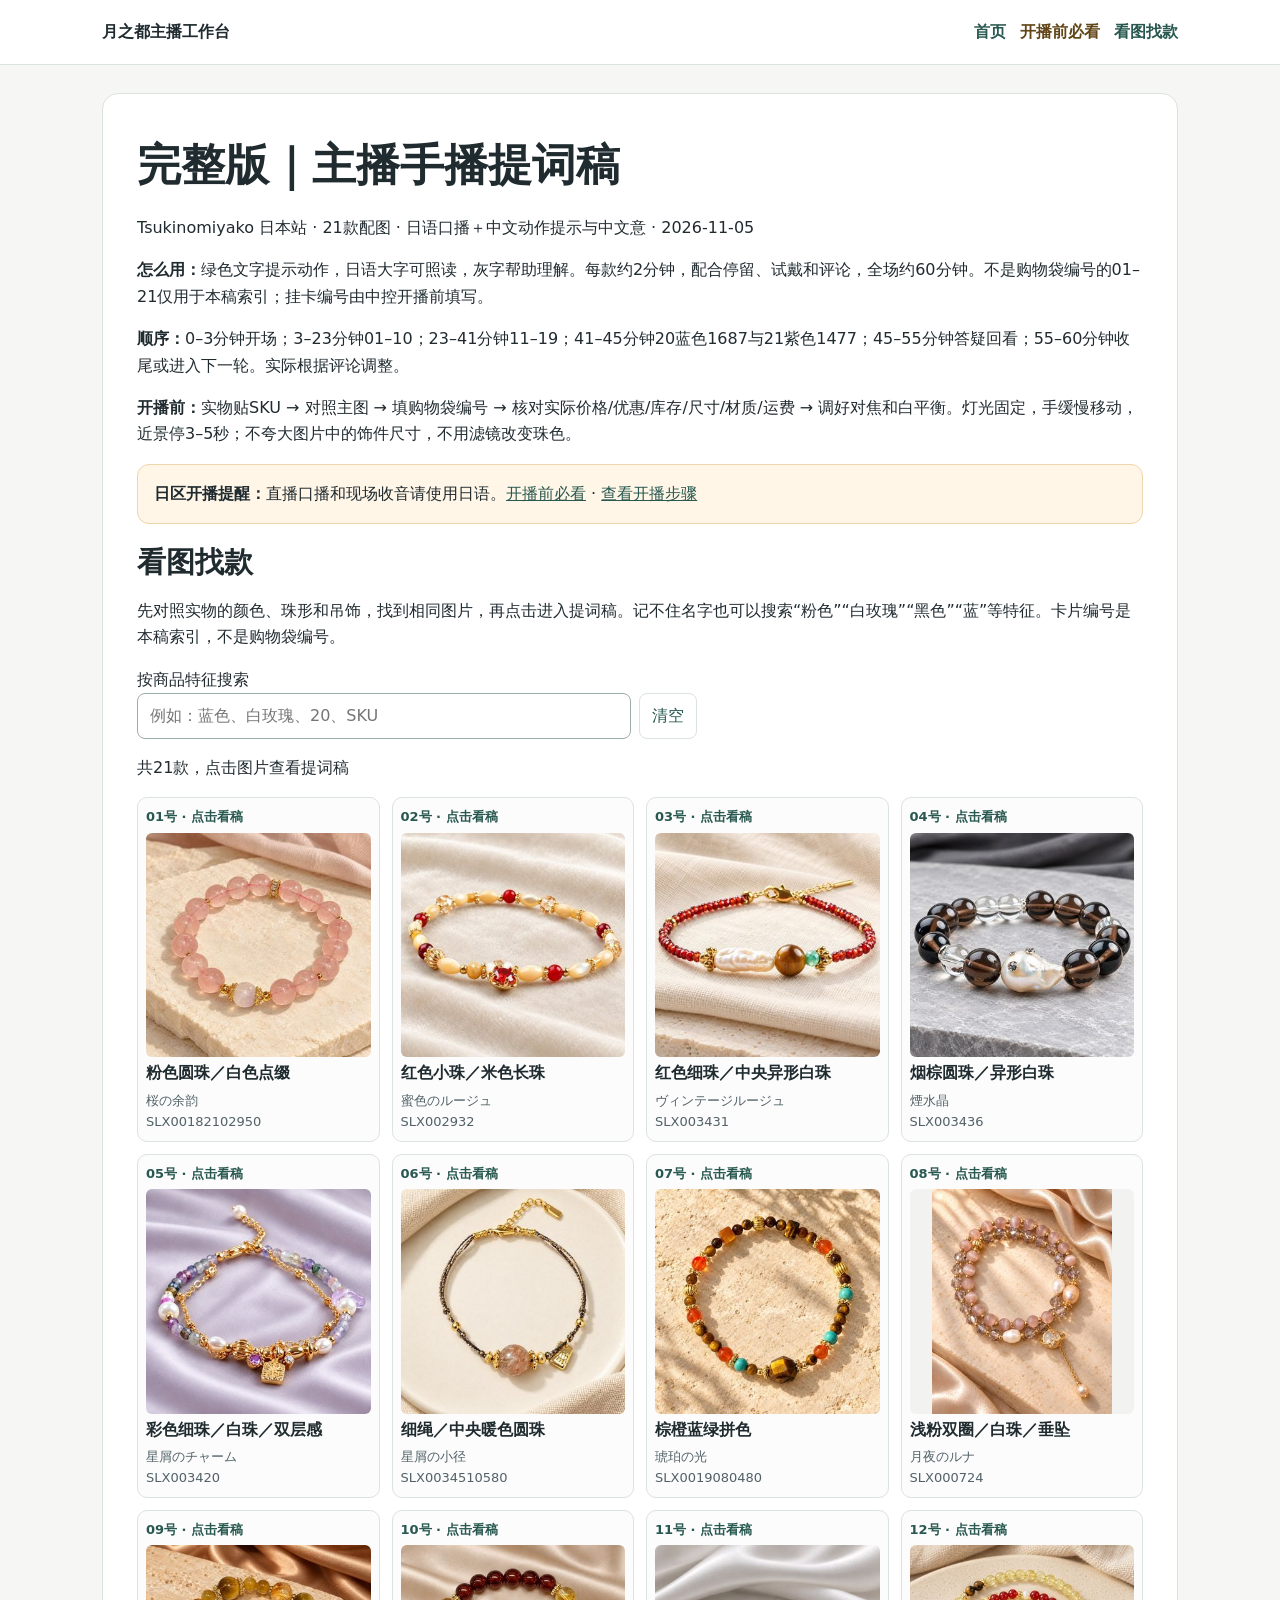
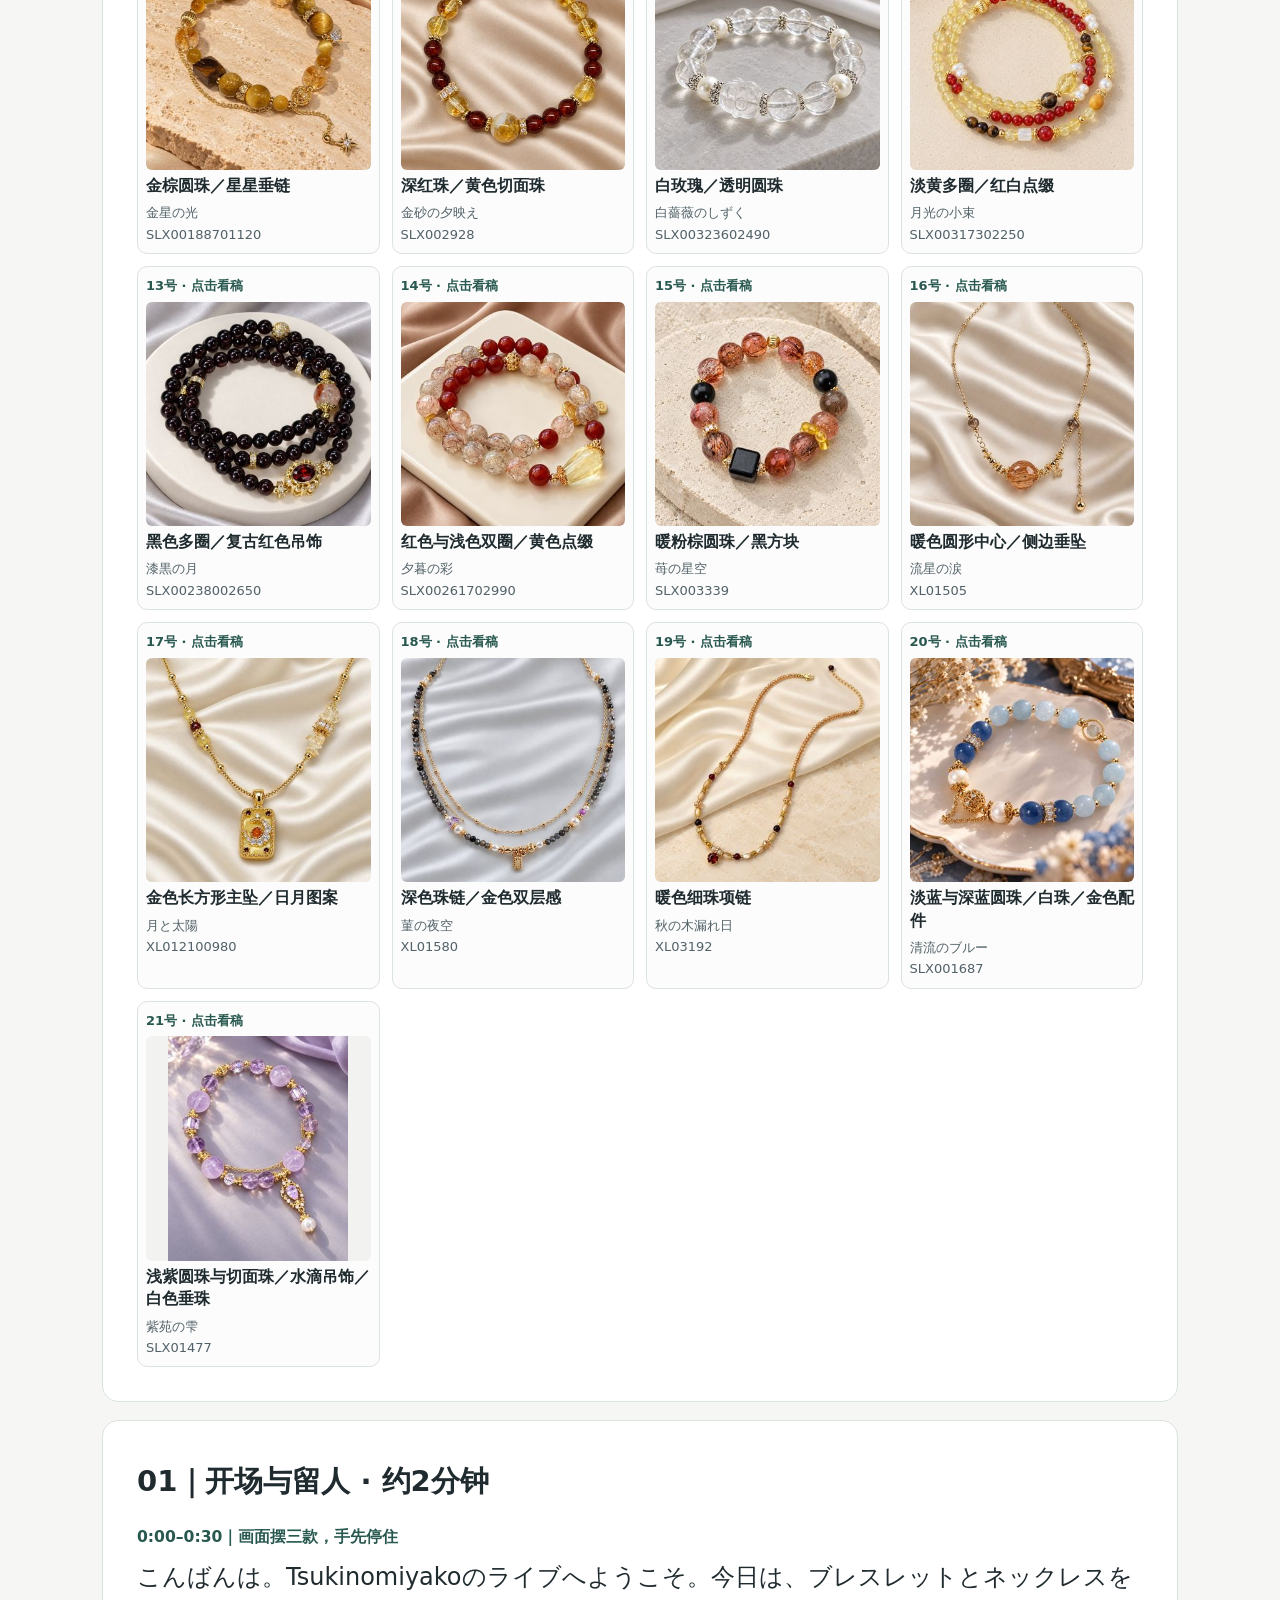
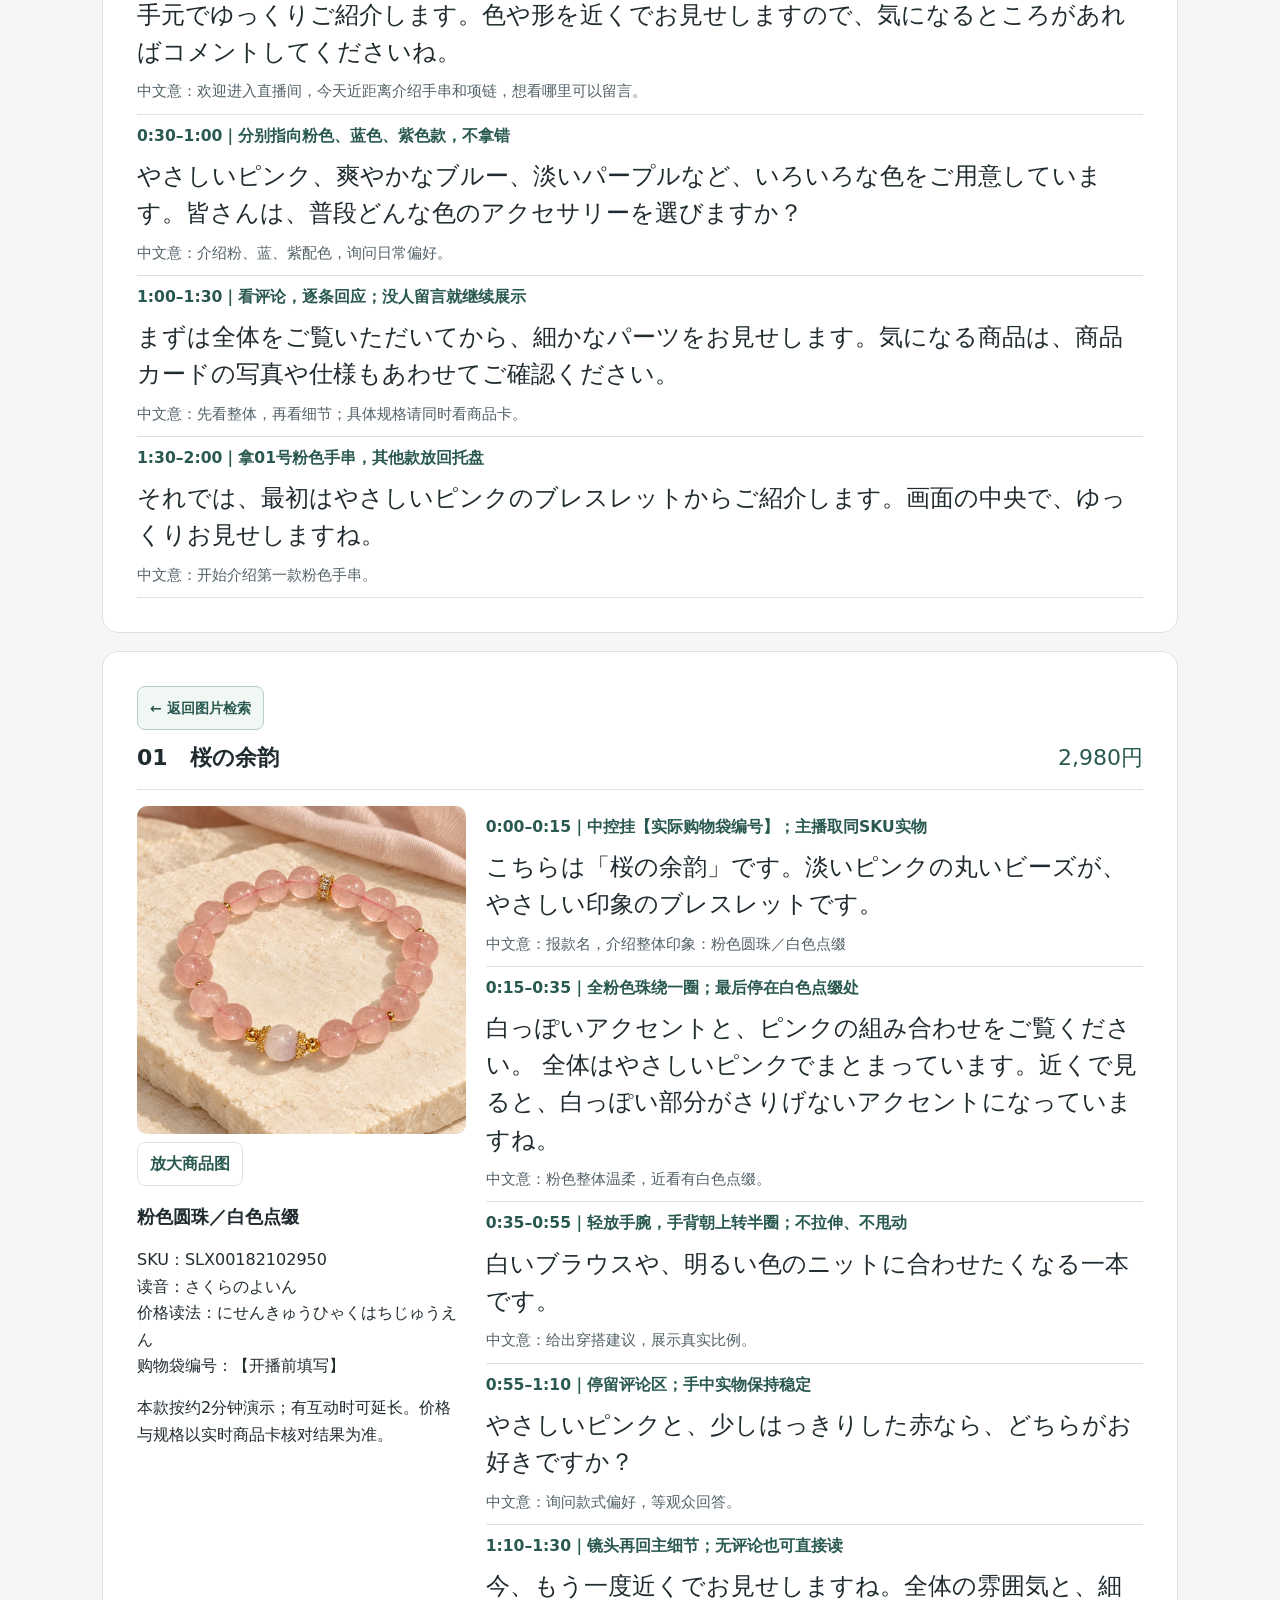
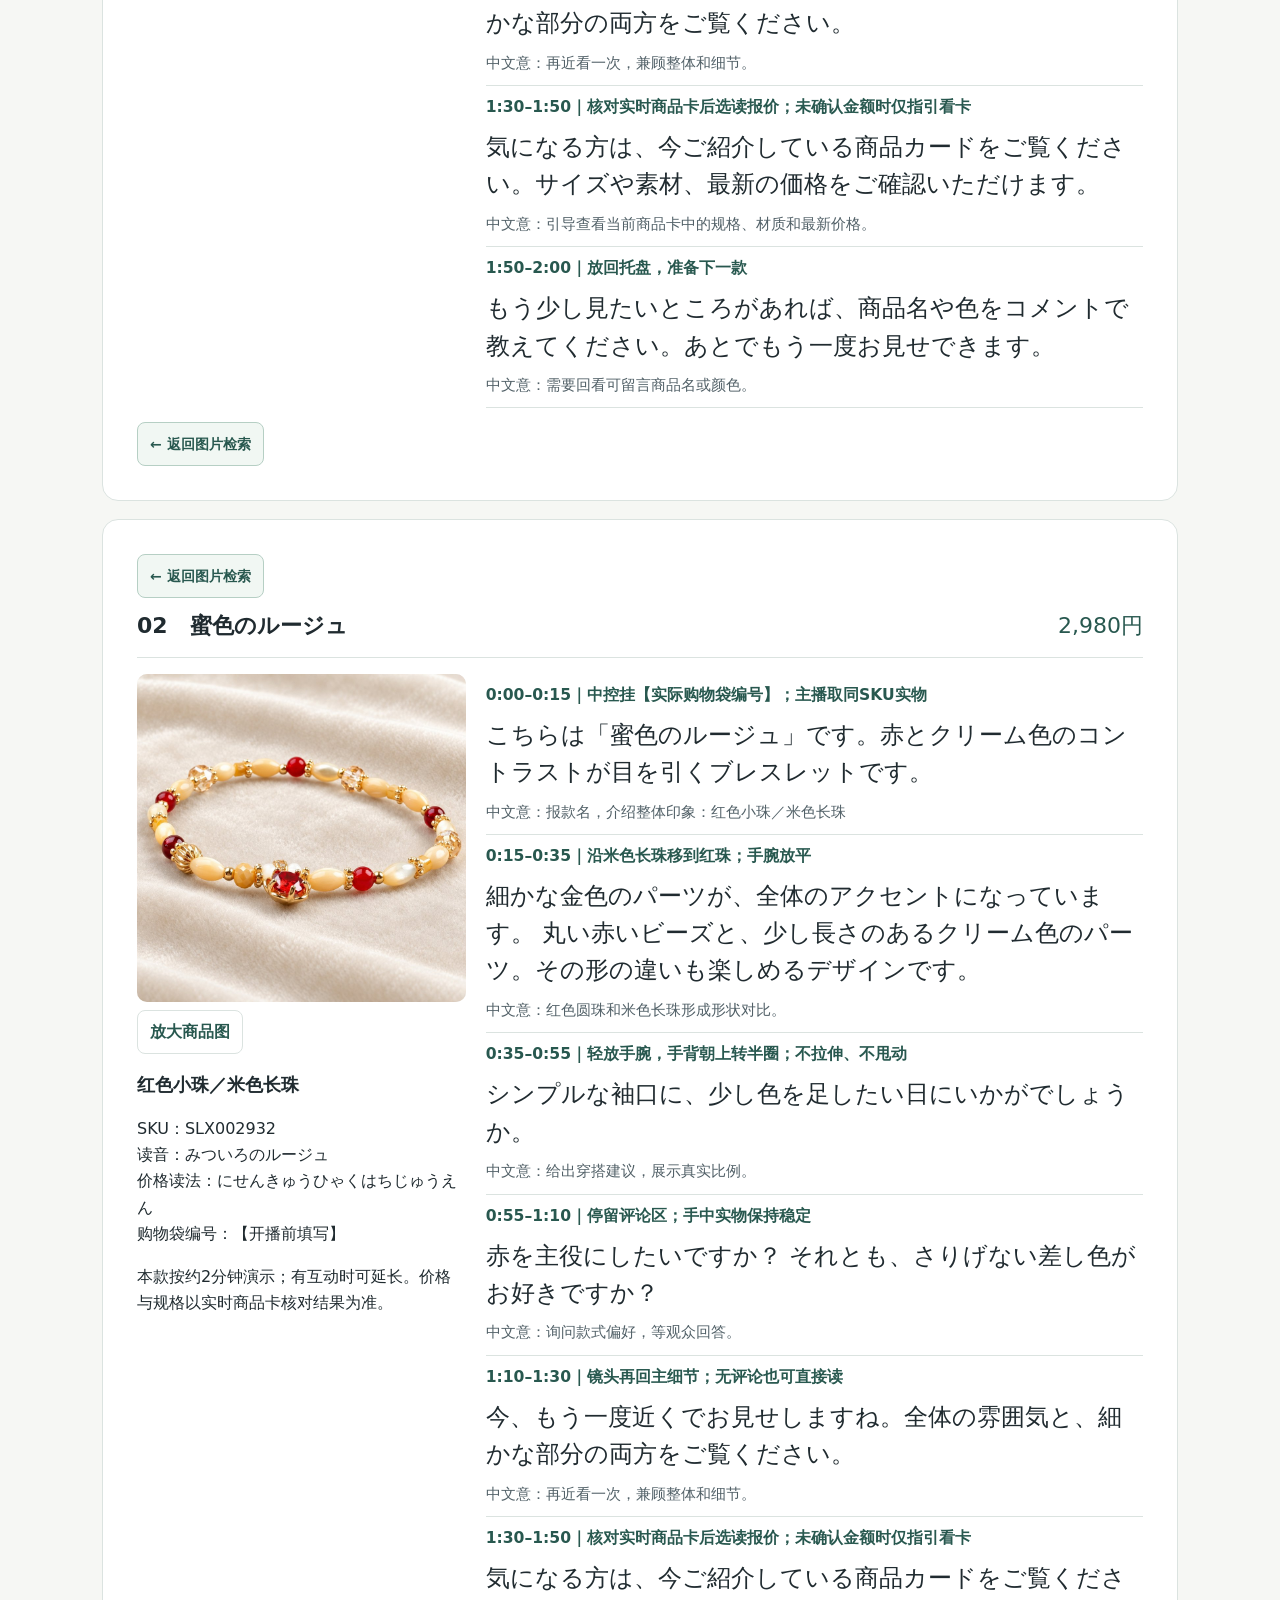
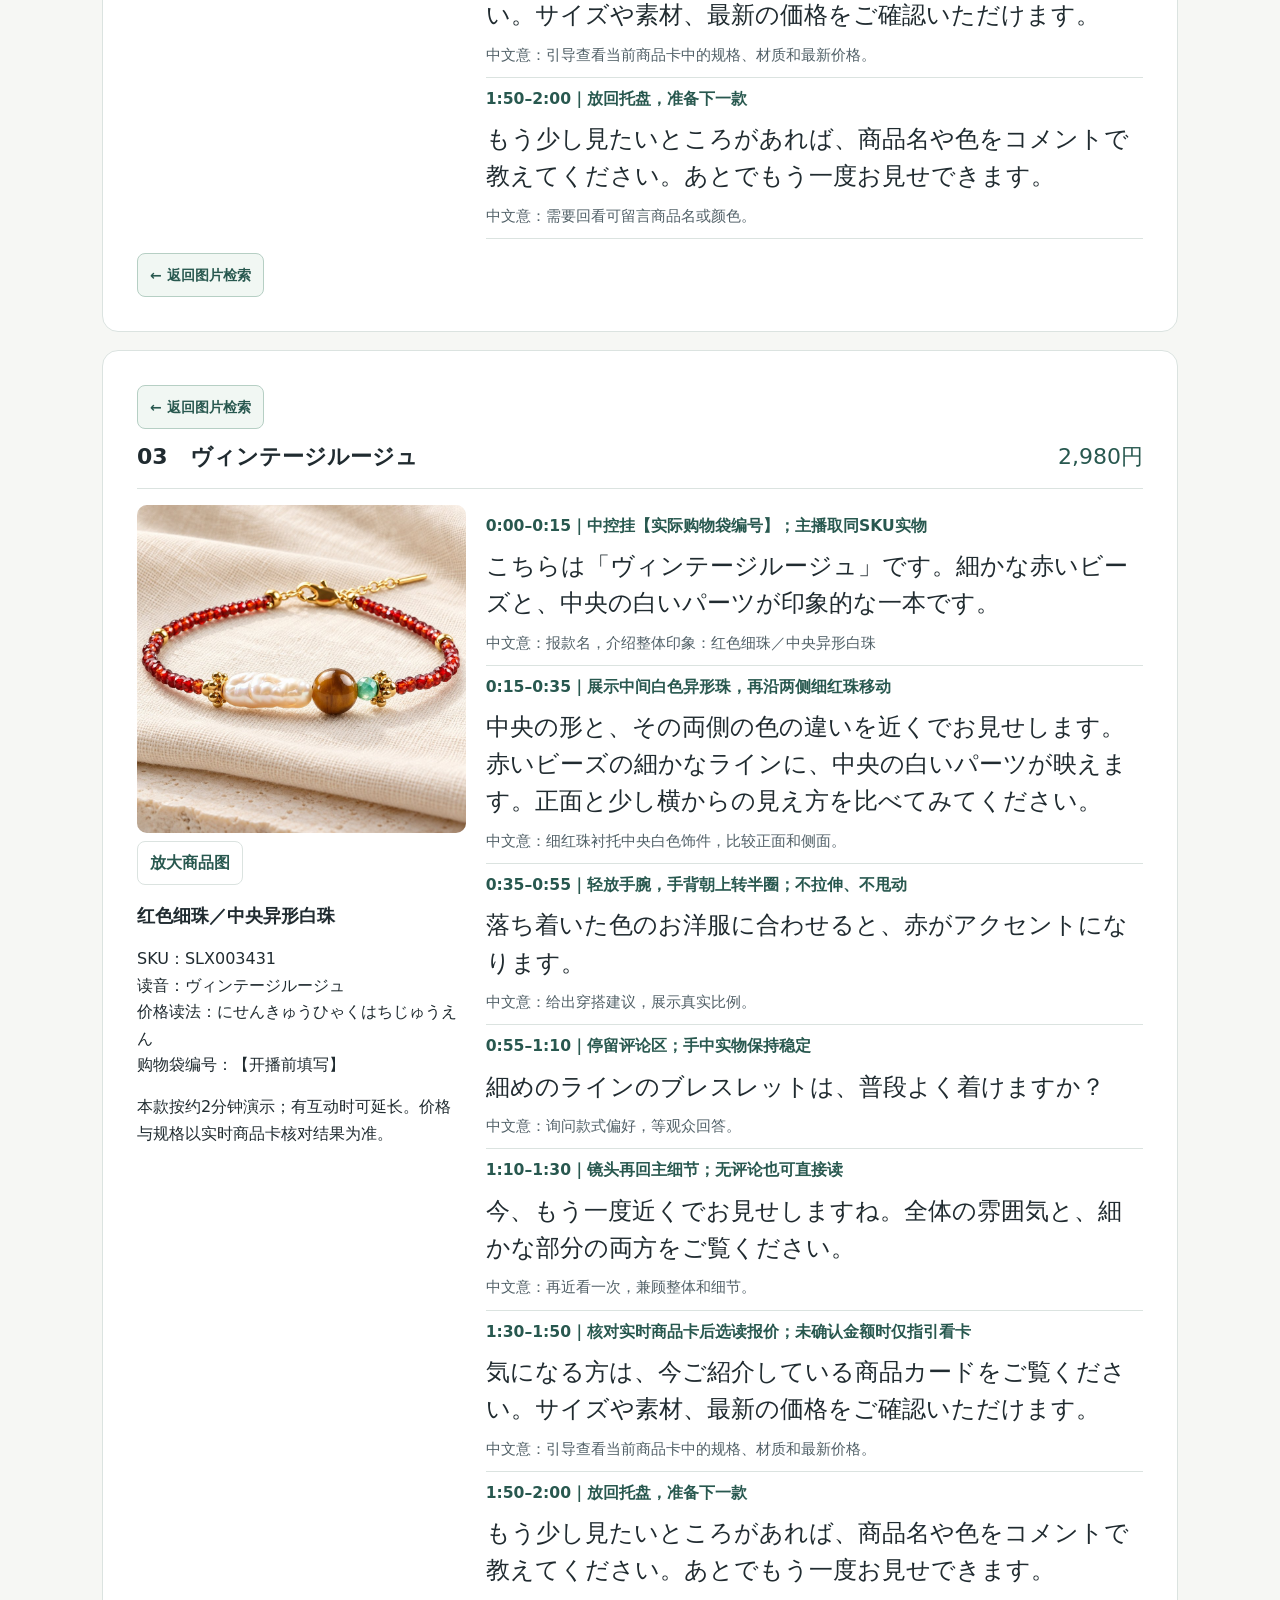
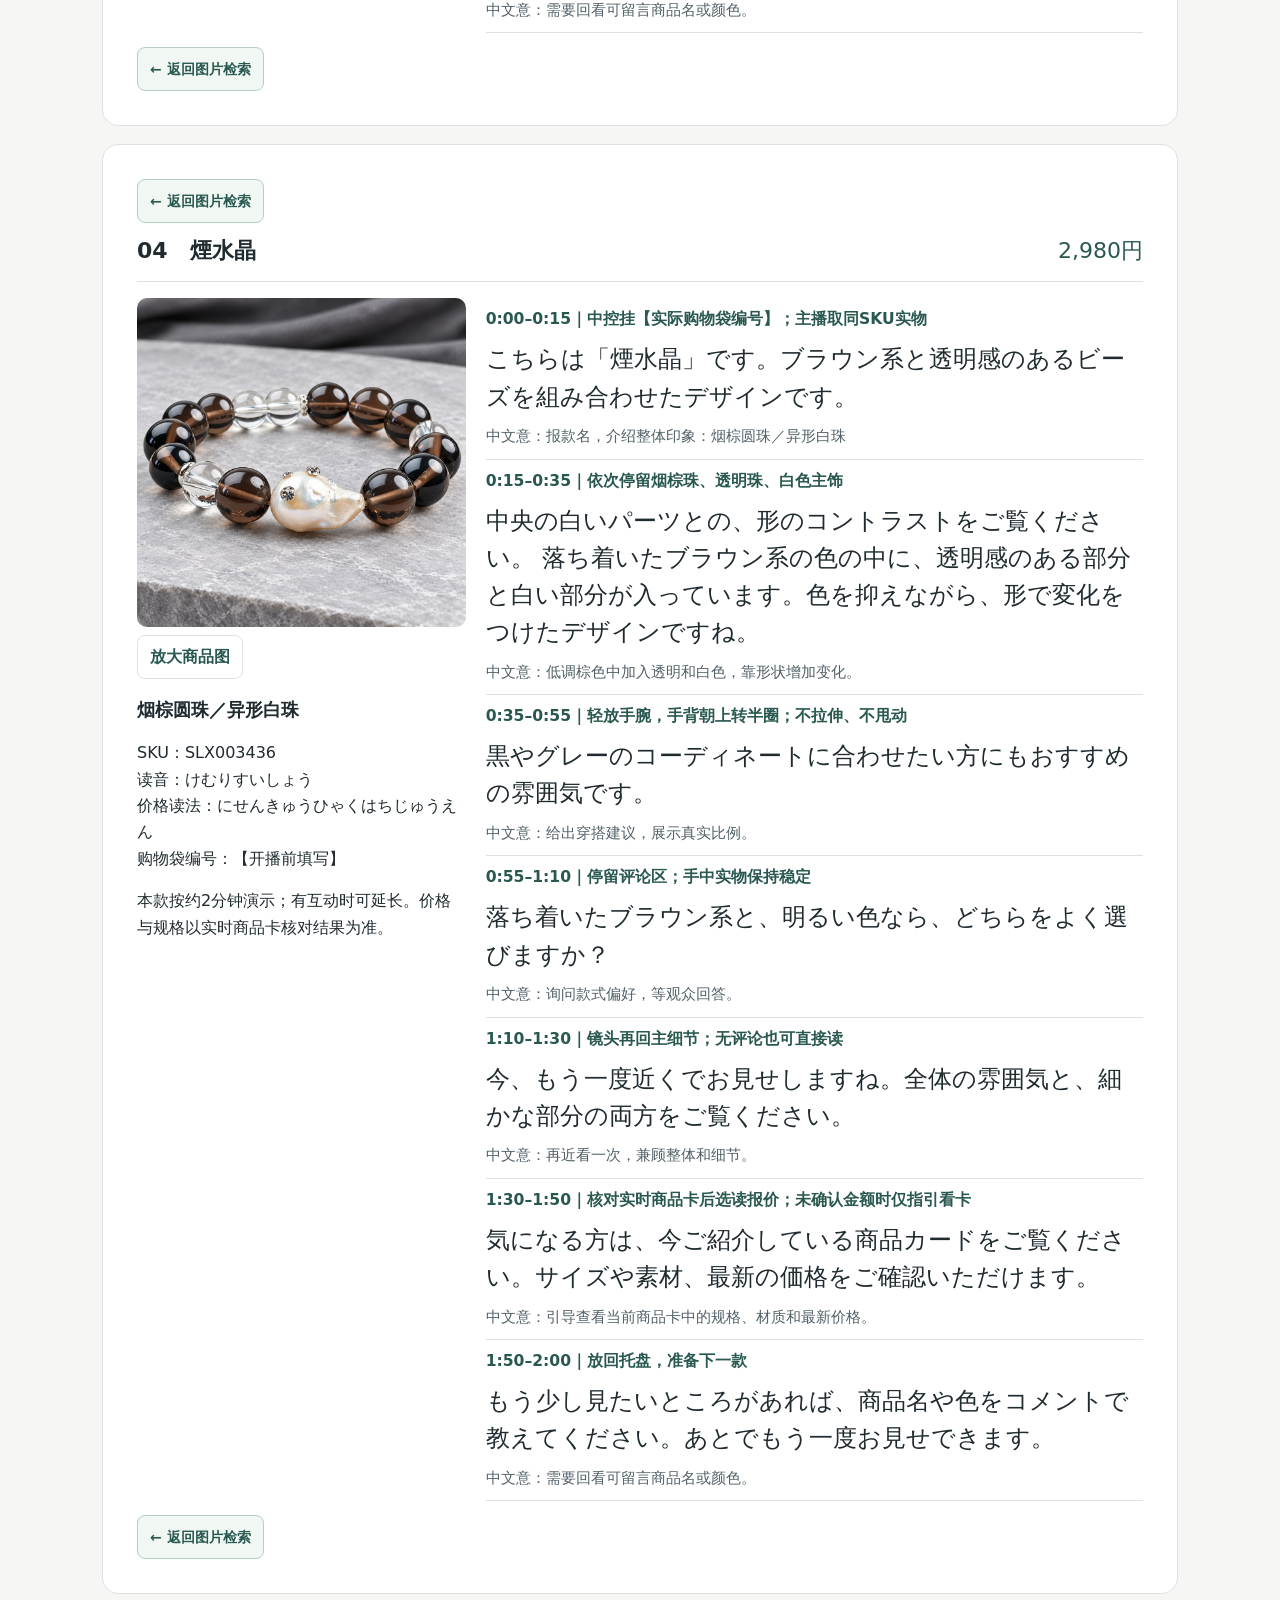
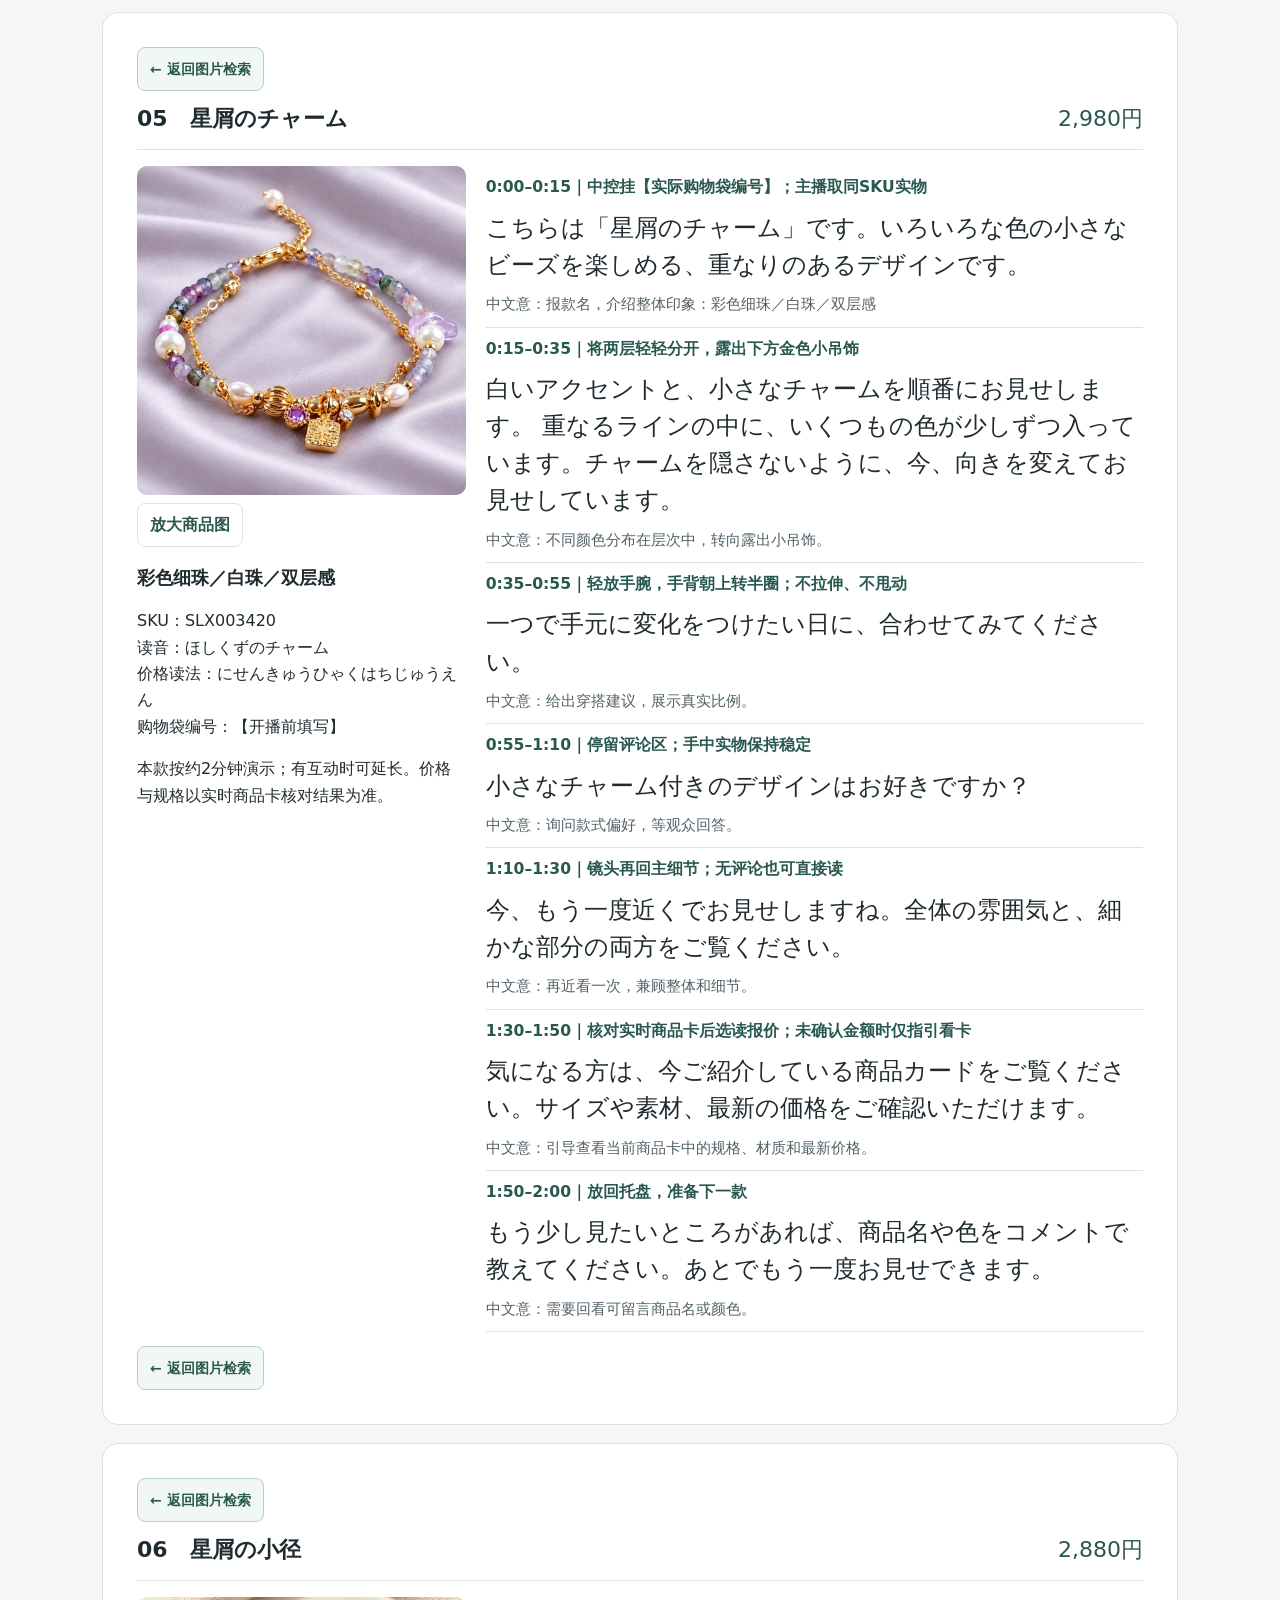
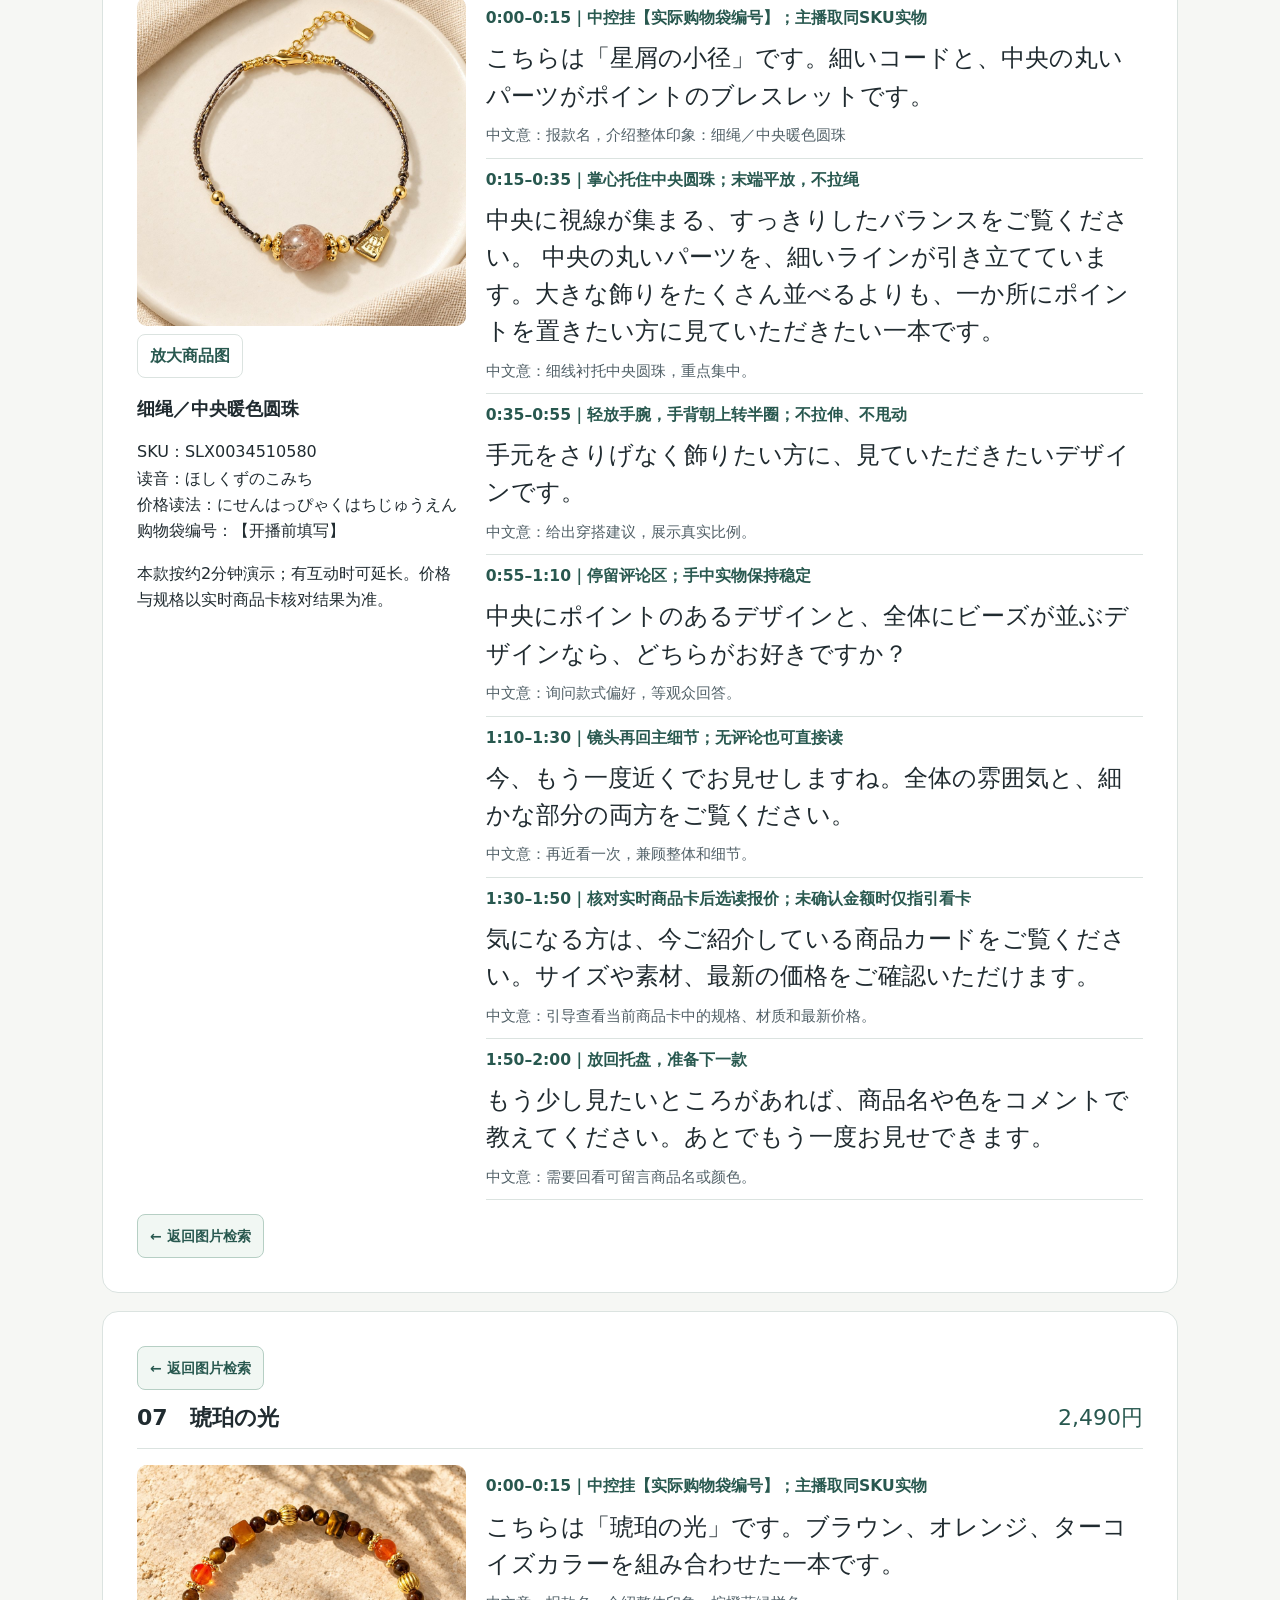
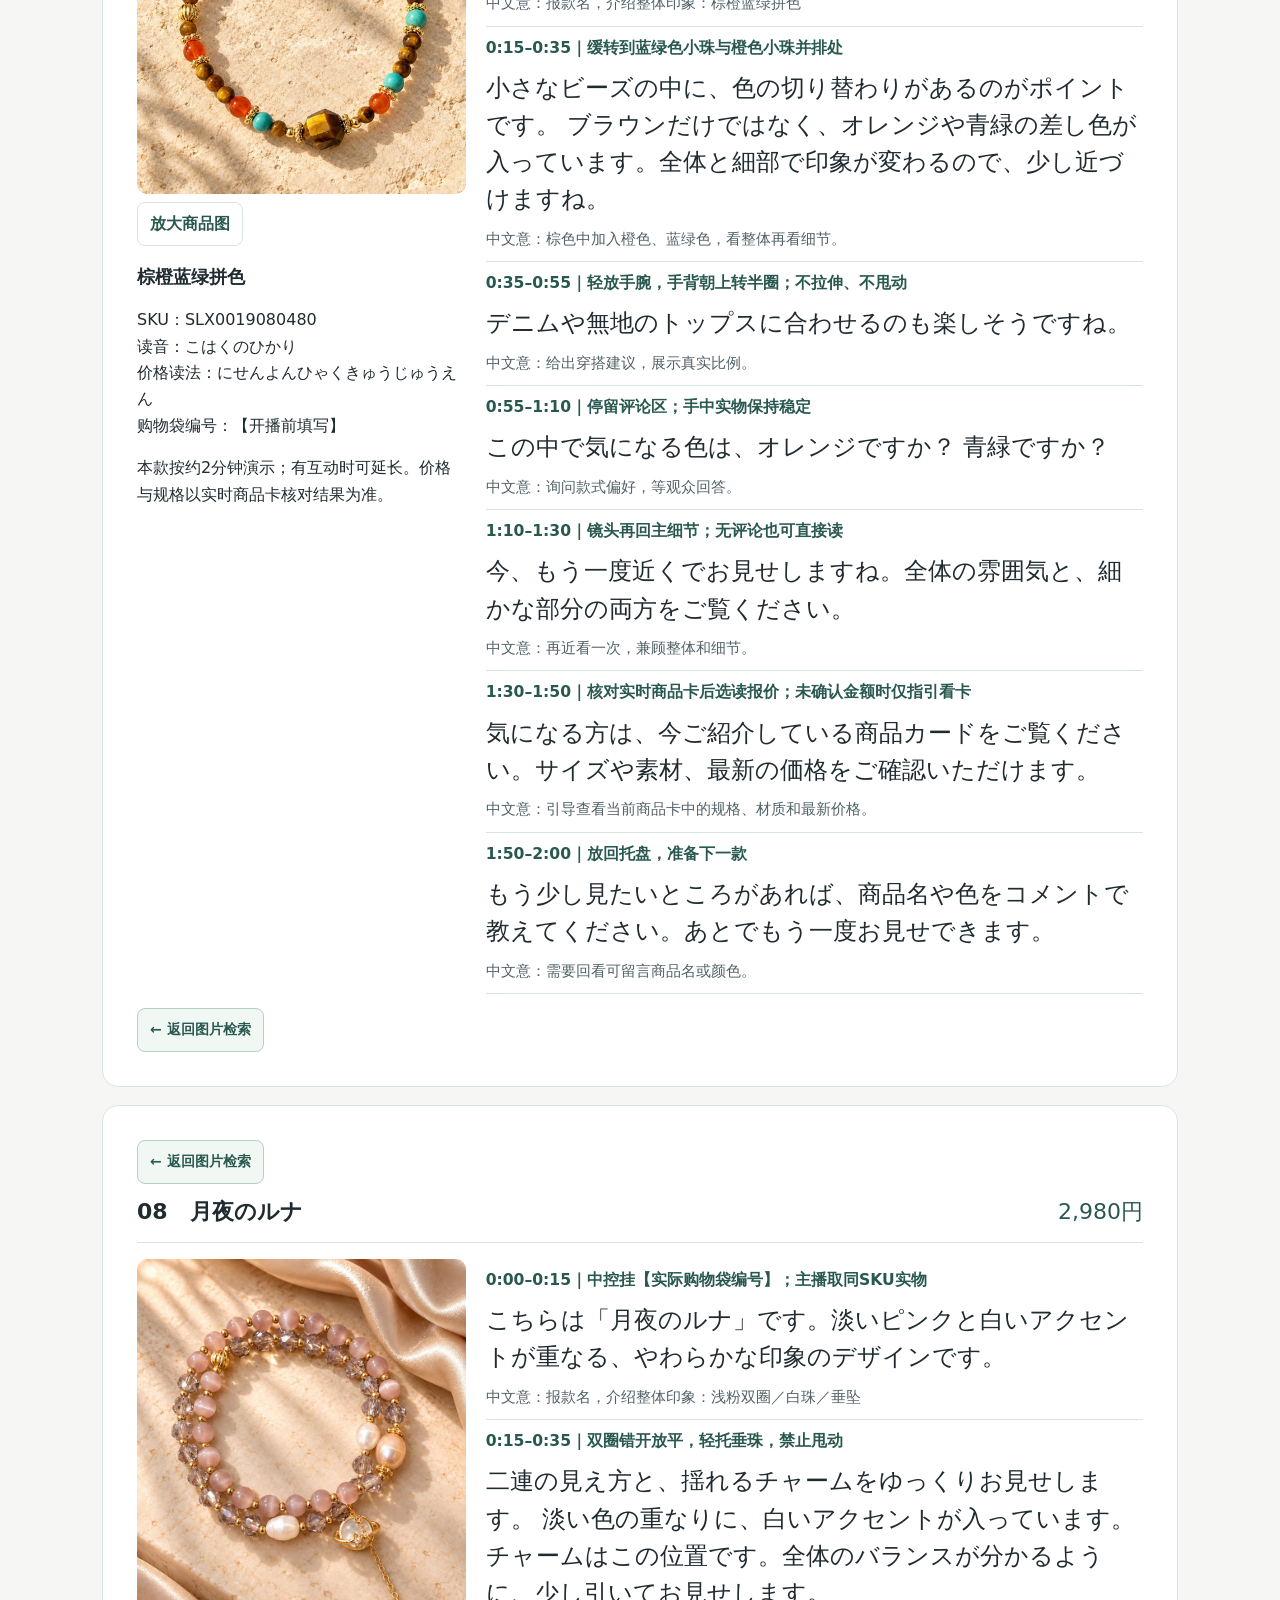
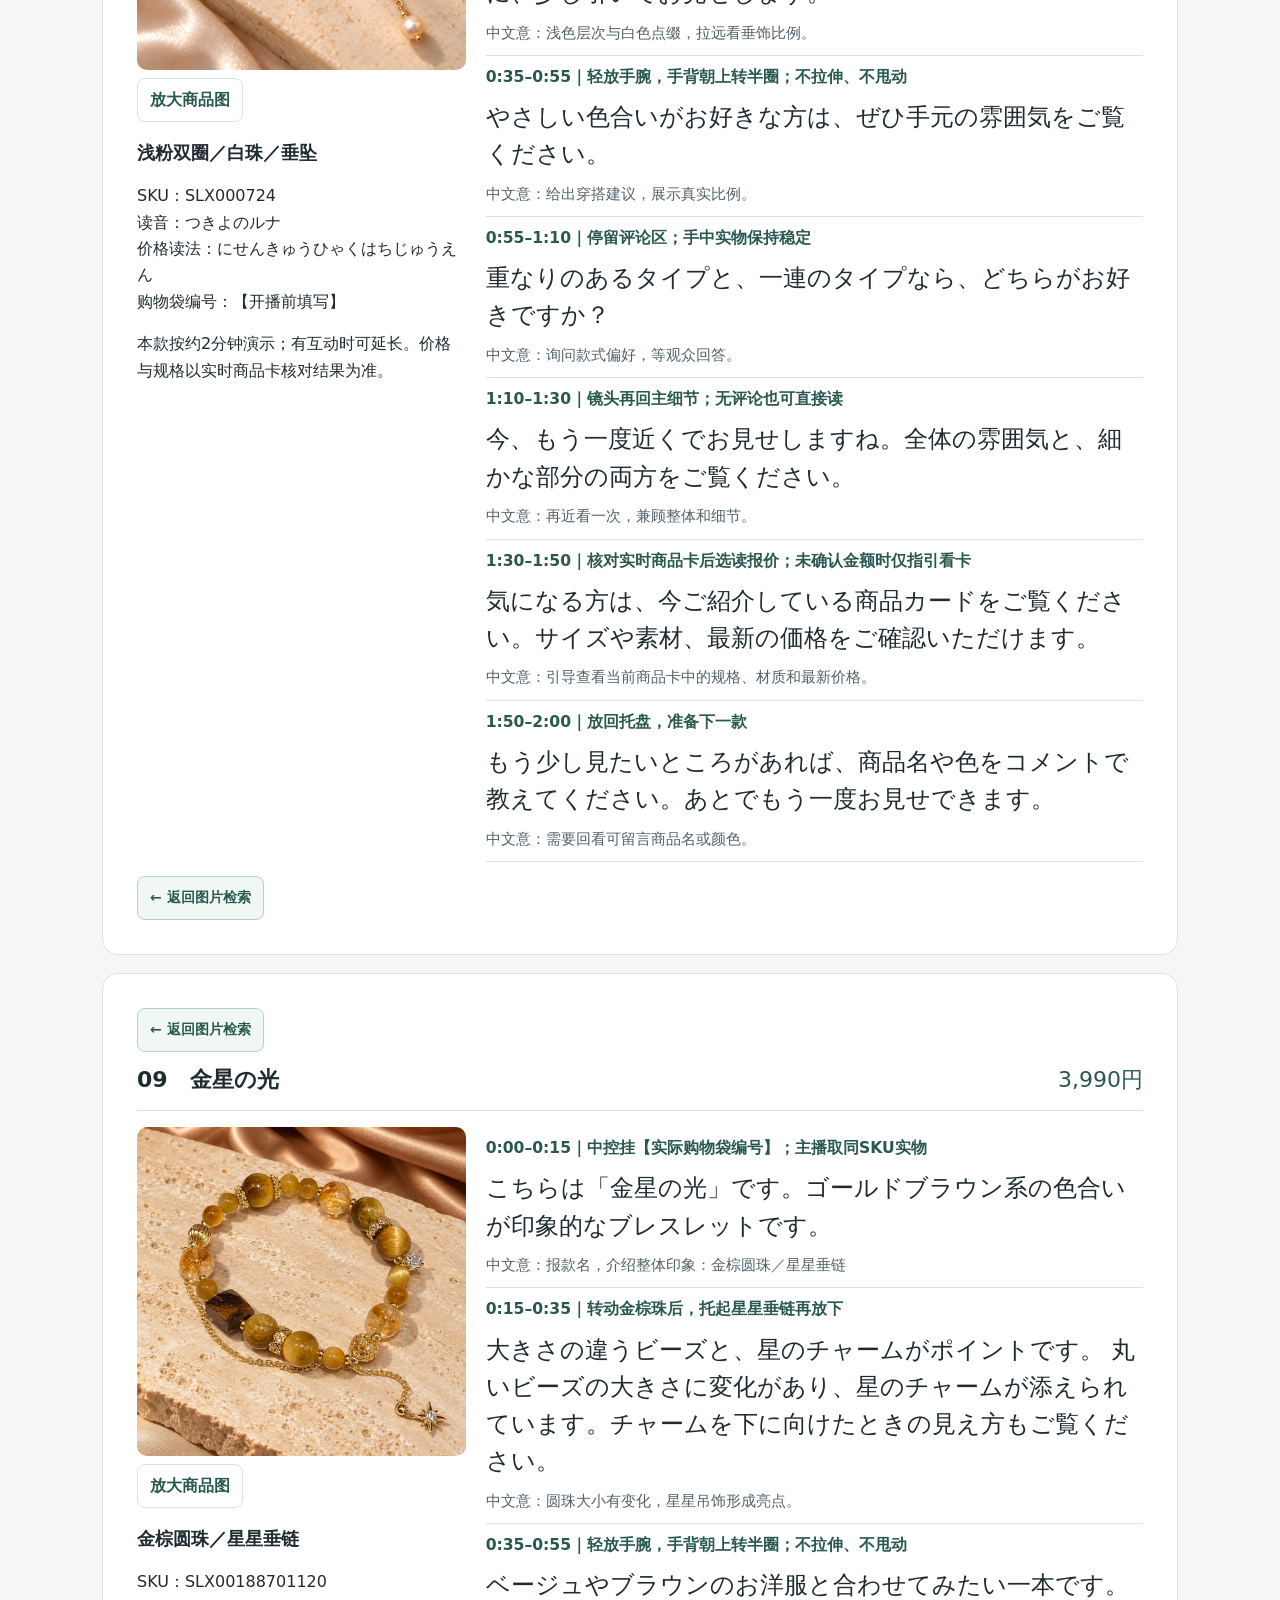
==== commit 3fa4a502: "Prioritize pre-live checklist and return to product results" ====
--- a/guide.html
+++ b/guide.html
@@ -1 +1 @@
-<!doctype html><html lang="zh-CN"><head><meta charset="utf-8"><meta name="viewport" content="width=device-width,initial-scale=1"><meta name="robots" content="noindex,nofollow"><title>主播手播提词稿｜月之都主播工作台</title><link rel="stylesheet" href="site.css"></head><body><header class="site-header"><div class="bar"><span class="brand">月之都主播工作台</span><nav class="site-nav" aria-label="站点导航"><a href="index.html">首页</a><a href="guide.html#gallery">看图找款</a><a href="training.html">入职前培训</a></nav></div></header><main><section class="top" id="intro"><h1>完整版｜主播手播提词稿</h1><p>Tsukinomiyako 日本站 · 21款配图 · 日语口播＋中文动作提示与中文意 · 2026-11-05</p><p><b>怎么用：</b>绿色文字提示动作，日语大字可照读，灰字帮助理解。每款约2分钟，配合停留、试戴和评论，全场约60分钟。不是购物袋编号的01–21仅用于本稿索引；挂卡编号由中控开播前填写。</p><p><b>顺序：</b>0–3分钟开场；3–23分钟01–10；23–41分钟11–19；41–45分钟20蓝色1687与21紫色1477；45–55分钟答疑回看；55–60分钟收尾或进入下一轮。实际根据评论调整。</p><p><b>开播前：</b>实物贴SKU → 对照主图 → 填购物袋编号 → 核对实际价格/优惠/库存/尺寸/材质/运费 → 调好对焦和白平衡。灯光固定，手缓慢移动，近景停3–5秒；不夸大图片中的饰件尺寸，不用滤镜改变珠色。</p><div id="gallery"><p class="live-notice"><strong>日区开播提醒：</strong>直播口播和现场收音请使用日语。<a href="training.html#live-language">查看语言注意事项</a> · <a href="training.html#opening">查看开播步骤</a></p><h2>看图找款</h2><p>先对照实物的颜色、珠形和吊饰，找到相同图片，再点击进入提词稿。记不住名字也可以搜索“粉色”“白玫瑰”“黑色”“蓝”等特征。卡片编号是本稿索引，不是购物袋编号。</p><label for="find">按商品特征搜索</label><div class="search-line"><input id="find" type="search" placeholder="例如：蓝色、白玫瑰、20、SKU"><button type="button" id="clear-search">清空</button></div><p id="gallery-count" aria-live="polite">共21款，点击图片查看提词稿</p><nav class="product-gallery" aria-label="按商品图片查找提词稿"><a href="#p1" data-key="SLX00182102950桜の余韵粉色圆珠／白色点缀" aria-label="1号 粉色圆珠／白色点缀 查看提词稿"><span class="number">01号 · 点击看稿</span><img src="thumb-01.jpg" loading="lazy" decoding="async" alt="粉色圆珠／白色点缀" width="360" height="360"><strong>粉色圆珠／白色点缀</strong><small>桜の余韵<br>SLX00182102950</small></a><a href="#p2" data-key="SLX002932蜜色のルージュ红色小珠／米色长珠" aria-label="2号 红色小珠／米色长珠 查看提词稿"><span class="number">02号 · 点击看稿</span><img src="thumb-02.jpg" loading="lazy" decoding="async" alt="红色小珠／米色长珠" width="360" height="360"><strong>红色小珠／米色长珠</strong><small>蜜色のルージュ<br>SLX002932</small></a><a href="#p3" data-key="SLX003431ヴィンテージルージュ红色细珠／中央异形白珠" aria-label="3号 红色细珠／中央异形白珠 查看提词稿"><span class="number">03号 · 点击看稿</span><img src="thumb-03.jpg" loading="lazy" decoding="async" alt="红色细珠／中央异形白珠" width="360" height="360"><strong>红色细珠／中央异形白珠</strong><small>ヴィンテージルージュ<br>SLX003431</small></a><a href="#p4" data-key="SLX003436煙水晶烟棕圆珠／异形白珠" aria-label="4号 烟棕圆珠／异形白珠 查看提词稿"><span class="number">04号 · 点击看稿</span><img src="thumb-04.jpg" loading="lazy" decoding="async" alt="烟棕圆珠／异形白珠" width="360" height="360"><strong>烟棕圆珠／异形白珠</strong><small>煙水晶<br>SLX003436</small></a><a href="#p5" data-key="SLX003420星屑のチャーム彩色细珠／白珠／双层感" aria-label="5号 彩色细珠／白珠／双层感 查看提词稿"><span class="number">05号 · 点击看稿</span><img src="thumb-05.jpg" loading="lazy" decoding="async" alt="彩色细珠／白珠／双层感" width="360" height="360"><strong>彩色细珠／白珠／双层感</strong><small>星屑のチャーム<br>SLX003420</small></a><a href="#p6" data-key="SLX0034510580星屑の小径细绳／中央暖色圆珠" aria-label="6号 细绳／中央暖色圆珠 查看提词稿"><span class="number">06号 · 点击看稿</span><img src="thumb-06.jpg" loading="lazy" decoding="async" alt="细绳／中央暖色圆珠" width="360" height="360"><strong>细绳／中央暖色圆珠</strong><small>星屑の小径<br>SLX0034510580</small></a><a href="#p7" data-key="SLX0019080480琥珀の光棕橙蓝绿拼色" aria-label="7号 棕橙蓝绿拼色 查看提词稿"><span class="number">07号 · 点击看稿</span><img src="thumb-07.jpg" loading="lazy" decoding="async" alt="棕橙蓝绿拼色" width="360" height="360"><strong>棕橙蓝绿拼色</strong><small>琥珀の光<br>SLX0019080480</small></a><a href="#p8" data-key="SLX000724月夜のルナ浅粉双圈／白珠／垂坠" aria-label="8号 浅粉双圈／白珠／垂坠 查看提词稿"><span class="number">08号 · 点击看稿</span><img src="thumb-08.jpg" loading="lazy" decoding="async" alt="浅粉双圈／白珠／垂坠" width="360" height="360"><strong>浅粉双圈／白珠／垂坠</strong><small>月夜のルナ<br>SLX000724</small></a><a href="#p9" data-key="SLX00188701120金星の光金棕圆珠／星星垂链" aria-label="9号 金棕圆珠／星星垂链 查看提词稿"><span class="number">09号 · 点击看稿</span><img src="thumb-09.jpg" loading="lazy" decoding="async" alt="金棕圆珠／星星垂链" width="360" height="360"><strong>金棕圆珠／星星垂链</strong><small>金星の光<br>SLX00188701120</small></a><a href="#p10" data-key="SLX002928金砂の夕映え深红珠／黄色切面珠" aria-label="10号 深红珠／黄色切面珠 查看提词稿"><span class="number">10号 · 点击看稿</span><img src="thumb-10.jpg" loading="lazy" decoding="async" alt="深红珠／黄色切面珠" width="360" height="360"><strong>深红珠／黄色切面珠</strong><small>金砂の夕映え<br>SLX002928</small></a><a href="#p11" data-key="SLX00323602490白薔薇のしずく白玫瑰／透明圆珠" aria-label="11号 白玫瑰／透明圆珠 查看提词稿"><span class="number">11号 · 点击看稿</span><img src="thumb-11.jpg" loading="lazy" decoding="async" alt="白玫瑰／透明圆珠" width="360" height="360"><strong>白玫瑰／透明圆珠</strong><small>白薔薇のしずく<br>SLX00323602490</small></a><a href="#p12" data-key="SLX00317302250月光の小束淡黄多圈／红白点缀" aria-label="12号 淡黄多圈／红白点缀 查看提词稿"><span class="number">12号 · 点击看稿</span><img src="thumb-12.jpg" loading="lazy" decoding="async" alt="淡黄多圈／红白点缀" width="360" height="360"><strong>淡黄多圈／红白点缀</strong><small>月光の小束<br>SLX00317302250</small></a><a href="#p13" data-key="SLX00238002650漆黒の月黑色多圈／复古红色吊饰" aria-label="13号 黑色多圈／复古红色吊饰 查看提词稿"><span class="number">13号 · 点击看稿</span><img src="thumb-13.jpg" loading="lazy" decoding="async" alt="黑色多圈／复古红色吊饰" width="360" height="360"><strong>黑色多圈／复古红色吊饰</strong><small>漆黒の月<br>SLX00238002650</small></a><a href="#p14" data-key="SLX00261702990夕暮の彩红色与浅色双圈／黄色点缀" aria-label="14号 红色与浅色双圈／黄色点缀 查看提词稿"><span class="number">14号 · 点击看稿</span><img src="thumb-14.jpg" loading="lazy" decoding="async" alt="红色与浅色双圈／黄色点缀" width="360" height="360"><strong>红色与浅色双圈／黄色点缀</strong><small>夕暮の彩<br>SLX00261702990</small></a><a href="#p15" data-key="SLX003339苺の星空暖粉棕圆珠／黑方块" aria-label="15号 暖粉棕圆珠／黑方块 查看提词稿"><span class="number">15号 · 点击看稿</span><img src="thumb-15.jpg" loading="lazy" decoding="async" alt="暖粉棕圆珠／黑方块" width="360" height="360"><strong>暖粉棕圆珠／黑方块</strong><small>苺の星空<br>SLX003339</small></a><a href="#p16" data-key="XL01505流星の涙暖色圆形中心／侧边垂坠" aria-label="16号 暖色圆形中心／侧边垂坠 查看提词稿"><span class="number">16号 · 点击看稿</span><img src="thumb-16.jpg" loading="lazy" decoding="async" alt="暖色圆形中心／侧边垂坠" width="360" height="360"><strong>暖色圆形中心／侧边垂坠</strong><small>流星の涙<br>XL01505</small></a><a href="#p17" data-key="XL012100980月と太陽金色长方形主坠／日月图案" aria-label="17号 金色长方形主坠／日月图案 查看提词稿"><span class="number">17号 · 点击看稿</span><img src="thumb-17.jpg" loading="lazy" decoding="async" alt="金色长方形主坠／日月图案" width="360" height="360"><strong>金色长方形主坠／日月图案</strong><small>月と太陽<br>XL012100980</small></a><a href="#p18" data-key="XL01580菫の夜空深色珠链／金色双层感" aria-label="18号 深色珠链／金色双层感 查看提词稿"><span class="number">18号 · 点击看稿</span><img src="thumb-18.jpg" loading="lazy" decoding="async" alt="深色珠链／金色双层感" width="360" height="360"><strong>深色珠链／金色双层感</strong><small>菫の夜空<br>XL01580</small></a><a href="#p19" data-key="XL03192秋の木漏れ日暖色细珠项链" aria-label="19号 暖色细珠项链 查看提词稿"><span class="number">19号 · 点击看稿</span><img src="thumb-19.jpg" loading="lazy" decoding="async" alt="暖色细珠项链" width="360" height="360"><strong>暖色细珠项链</strong><small>秋の木漏れ日<br>XL03192</small></a><a href="#p20" data-key="SLX001687清流のブルー淡蓝与深蓝圆珠／白珠／金色配件" aria-label="20号 淡蓝与深蓝圆珠／白珠／金色配件 查看提词稿"><span class="number">20号 · 点击看稿</span><img src="thumb-20.jpg" loading="lazy" decoding="async" alt="淡蓝与深蓝圆珠／白珠／金色配件" width="360" height="360"><strong>淡蓝与深蓝圆珠／白珠／金色配件</strong><small>清流のブルー<br>SLX001687</small></a><a href="#p21" data-key="SLX01477紫苑の雫浅紫圆珠与切面珠／水滴吊饰／白色垂珠" aria-label="21号 浅紫圆珠与切面珠／水滴吊饰／白色垂珠 查看提词稿"><span class="number">21号 · 点击看稿</span><img src="thumb-21.jpg" loading="lazy" decoding="async" alt="浅紫圆珠与切面珠／水滴吊饰／白色垂珠" width="360" height="360"><strong>浅紫圆珠与切面珠／水滴吊饰／白色垂珠</strong><small>紫苑の雫<br>SLX01477</small></a></nav></div></section><section class="top"><h2>01｜开场与留人 · 约2分钟</h2><div class="beat"><small>0:00–0:30｜画面摆三款，手先停住</small><p lang="ja">こんばんは。Tsukinomiyakoのライブへようこそ。今日は、ブレスレットとネックレスを手元でゆっくりご紹介します。色や形を近くでお見せしますので、気になるところがあればコメントしてくださいね。</p><div class="cn">中文意：欢迎进入直播间，今天近距离介绍手串和项链，想看哪里可以留言。</div></div><div class="beat"><small>0:30–1:00｜分别指向粉色、蓝色、紫色款，不拿错</small><p lang="ja">やさしいピンク、爽やかなブルー、淡いパープルなど、いろいろな色をご用意しています。皆さんは、普段どんな色のアクセサリーを選びますか？</p><div class="cn">中文意：介绍粉、蓝、紫配色，询问日常偏好。</div></div><div class="beat"><small>1:00–1:30｜看评论，逐条回应；没人留言就继续展示</small><p lang="ja">まずは全体をご覧いただいてから、細かなパーツをお見せします。気になる商品は、商品カードの写真や仕様もあわせてご確認ください。</p><div class="cn">中文意：先看整体，再看细节；具体规格请同时看商品卡。</div></div><div class="beat"><small>1:30–2:00｜拿01号粉色手串，其他款放回托盘</small><p lang="ja">それでは、最初はやさしいピンクのブレスレットからご紹介します。画面の中央で、ゆっくりお見せしますね。</p><div class="cn">中文意：开始介绍第一款粉色手串。</div></div></section><section class="card" id="p1" data-key="SLX00182102950桜の余韵粉色圆珠／白色点缀"><header><b>01　桜の余韵</b><span>2,980円</span></header><div class="layout"><aside><img src="product-01.jpg" loading="lazy" decoding="async" alt="粉色圆珠／白色点缀"><button type="button" class="image-view">放大商品图</button><h3>粉色圆珠／白色点缀</h3><p>SKU：SLX00182102950<br>读音：さくらのよいん<br>价格读法：にせんきゅうひゃくはちじゅうえん<br>购物袋编号：【开播前填写】</p><p>本款按约2分钟演示；有互动时可延长。价格与规格以实时商品卡核对结果为准。</p></aside><article><div class="beat"><small>0:00–0:15｜中控挂【实际购物袋编号】；主播取同SKU实物</small><p lang="ja">こちらは「桜の余韵」です。淡いピンクの丸いビーズが、やさしい印象のブレスレットです。</p><div class="cn">中文意：报款名，介绍整体印象：粉色圆珠／白色点缀</div></div><div class="beat"><small>0:15–0:35｜全粉色珠绕一圈；最后停在白色点缀处</small><p lang="ja">白っぽいアクセントと、ピンクの組み合わせをご覧ください。 全体はやさしいピンクでまとまっています。近くで見ると、白っぽい部分がさりげないアクセントになっていますね。</p><div class="cn">中文意：粉色整体温柔，近看有白色点缀。</div></div><div class="beat"><small>0:35–0:55｜轻放手腕，手背朝上转半圈；不拉伸、不甩动</small><p lang="ja">白いブラウスや、明るい色のニットに合わせたくなる一本です。</p><div class="cn">中文意：给出穿搭建议，展示真实比例。</div></div><div class="beat"><small>0:55–1:10｜停留评论区；手中实物保持稳定</small><p lang="ja">やさしいピンクと、少しはっきりした赤なら、どちらがお好きですか？</p><div class="cn">中文意：询问款式偏好，等观众回答。</div></div><div class="beat"><small>1:10–1:30｜镜头再回主细节；无评论也可直接读</small><p lang="ja">今、もう一度近くでお見せしますね。全体の雰囲気と、細かな部分の両方をご覧ください。</p><div class="cn">中文意：再近看一次，兼顾整体和细节。</div></div><div class="beat"><small>1:30–1:50｜核对实时商品卡后选读报价；未确认金额时仅指引看卡</small><p lang="ja">気になる方は、今ご紹介している商品カードをご覧ください。サイズや素材、最新の価格をご確認いただけます。</p><div class="cn">中文意：引导查看当前商品卡中的规格、材质和最新价格。</div></div><div class="beat"><small>1:50–2:00｜放回托盘，准备下一款</small><p lang="ja">もう少し見たいところがあれば、商品名や色をコメントで教えてください。あとでもう一度お見せできます。</p><div class="cn">中文意：需要回看可留言商品名或颜色。</div></div></article></div><a class="back" href="#gallery">返回看图找款</a></section><section class="card" id="p2" data-key="SLX002932蜜色のルージュ红色小珠／米色长珠"><header><b>02　蜜色のルージュ</b><span>2,980円</span></header><div class="layout"><aside><img src="product-02.jpg" loading="lazy" decoding="async" alt="红色小珠／米色长珠"><button type="button" class="image-view">放大商品图</button><h3>红色小珠／米色长珠</h3><p>SKU：SLX002932<br>读音：みついろのルージュ<br>价格读法：にせんきゅうひゃくはちじゅうえん<br>购物袋编号：【开播前填写】</p><p>本款按约2分钟演示；有互动时可延长。价格与规格以实时商品卡核对结果为准。</p></aside><article><div class="beat"><small>0:00–0:15｜中控挂【实际购物袋编号】；主播取同SKU实物</small><p lang="ja">こちらは「蜜色のルージュ」です。赤とクリーム色のコントラストが目を引くブレスレットです。</p><div class="cn">中文意：报款名，介绍整体印象：红色小珠／米色长珠</div></div><div class="beat"><small>0:15–0:35｜沿米色长珠移到红珠；手腕放平</small><p lang="ja">細かな金色のパーツが、全体のアクセントになっています。 丸い赤いビーズと、少し長さのあるクリーム色のパーツ。その形の違いも楽しめるデザインです。</p><div class="cn">中文意：红色圆珠和米色长珠形成形状对比。</div></div><div class="beat"><small>0:35–0:55｜轻放手腕，手背朝上转半圈；不拉伸、不甩动</small><p lang="ja">シンプルな袖口に、少し色を足したい日にいかがでしょうか。</p><div class="cn">中文意：给出穿搭建议，展示真实比例。</div></div><div class="beat"><small>0:55–1:10｜停留评论区；手中实物保持稳定</small><p lang="ja">赤を主役にしたいですか？ それとも、さりげない差し色がお好きですか？</p><div class="cn">中文意：询问款式偏好，等观众回答。</div></div><div class="beat"><small>1:10–1:30｜镜头再回主细节；无评论也可直接读</small><p lang="ja">今、もう一度近くでお見せしますね。全体の雰囲気と、細かな部分の両方をご覧ください。</p><div class="cn">中文意：再近看一次，兼顾整体和细节。</div></div><div class="beat"><small>1:30–1:50｜核对实时商品卡后选读报价；未确认金额时仅指引看卡</small><p lang="ja">気になる方は、今ご紹介している商品カードをご覧ください。サイズや素材、最新の価格をご確認いただけます。</p><div class="cn">中文意：引导查看当前商品卡中的规格、材质和最新价格。</div></div><div class="beat"><small>1:50–2:00｜放回托盘，准备下一款</small><p lang="ja">もう少し見たいところがあれば、商品名や色をコメントで教えてください。あとでもう一度お見せできます。</p><div class="cn">中文意：需要回看可留言商品名或颜色。</div></div></article></div><a class="back" href="#gallery">返回看图找款</a></section><section class="card" id="p3" data-key="SLX003431ヴィンテージルージュ红色细珠／中央异形白珠"><header><b>03　ヴィンテージルージュ</b><span>2,980円</span></header><div class="layout"><aside><img src="product-03.jpg" loading="lazy" decoding="async" alt="红色细珠／中央异形白珠"><button type="button" class="image-view">放大商品图</button><h3>红色细珠／中央异形白珠</h3><p>SKU：SLX003431<br>读音：ヴィンテージルージュ<br>价格读法：にせんきゅうひゃくはちじゅうえん<br>购物袋编号：【开播前填写】</p><p>本款按约2分钟演示；有互动时可延长。价格与规格以实时商品卡核对结果为准。</p></aside><article><div class="beat"><small>0:00–0:15｜中控挂【实际购物袋编号】；主播取同SKU实物</small><p lang="ja">こちらは「ヴィンテージルージュ」です。細かな赤いビーズと、中央の白いパーツが印象的な一本です。</p><div class="cn">中文意：报款名，介绍整体印象：红色细珠／中央异形白珠</div></div><div class="beat"><small>0:15–0:35｜展示中间白色异形珠，再沿两侧细红珠移动</small><p lang="ja">中央の形と、その両側の色の違いを近くでお見せします。 赤いビーズの細かなラインに、中央の白いパーツが映えます。正面と少し横からの見え方を比べてみてください。</p><div class="cn">中文意：细红珠衬托中央白色饰件，比较正面和侧面。</div></div><div class="beat"><small>0:35–0:55｜轻放手腕，手背朝上转半圈；不拉伸、不甩动</small><p lang="ja">落ち着いた色のお洋服に合わせると、赤がアクセントになります。</p><div class="cn">中文意：给出穿搭建议，展示真实比例。</div></div><div class="beat"><small>0:55–1:10｜停留评论区；手中实物保持稳定</small><p lang="ja">細めのラインのブレスレットは、普段よく着けますか？</p><div class="cn">中文意：询问款式偏好，等观众回答。</div></div><div class="beat"><small>1:10–1:30｜镜头再回主细节；无评论也可直接读</small><p lang="ja">今、もう一度近くでお見せしますね。全体の雰囲気と、細かな部分の両方をご覧ください。</p><div class="cn">中文意：再近看一次，兼顾整体和细节。</div></div><div class="beat"><small>1:30–1:50｜核对实时商品卡后选读报价；未确认金额时仅指引看卡</small><p lang="ja">気になる方は、今ご紹介している商品カードをご覧ください。サイズや素材、最新の価格をご確認いただけます。</p><div class="cn">中文意：引导查看当前商品卡中的规格、材质和最新价格。</div></div><div class="beat"><small>1:50–2:00｜放回托盘，准备下一款</small><p lang="ja">もう少し見たいところがあれば、商品名や色をコメントで教えてください。あとでもう一度お見せできます。</p><div class="cn">中文意：需要回看可留言商品名或颜色。</div></div></article></div><a class="back" href="#gallery">返回看图找款</a></section><section class="card" id="p4" data-key="SLX003436煙水晶烟棕圆珠／异形白珠"><header><b>04　煙水晶</b><span>2,980円</span></header><div class="layout"><aside><img src="product-04.jpg" loading="lazy" decoding="async" alt="烟棕圆珠／异形白珠"><button type="button" class="image-view">放大商品图</button><h3>烟棕圆珠／异形白珠</h3><p>SKU：SLX003436<br>读音：けむりすいしょう<br>价格读法：にせんきゅうひゃくはちじゅうえん<br>购物袋编号：【开播前填写】</p><p>本款按约2分钟演示；有互动时可延长。价格与规格以实时商品卡核对结果为准。</p></aside><article><div class="beat"><small>0:00–0:15｜中控挂【实际购物袋编号】；主播取同SKU实物</small><p lang="ja">こちらは「煙水晶」です。ブラウン系と透明感のあるビーズを組み合わせたデザインです。</p><div class="cn">中文意：报款名，介绍整体印象：烟棕圆珠／异形白珠</div></div><div class="beat"><small>0:15–0:35｜依次停留烟棕珠、透明珠、白色主饰</small><p lang="ja">中央の白いパーツとの、形のコントラストをご覧ください。 落ち着いたブラウン系の色の中に、透明感のある部分と白い部分が入っています。色を抑えながら、形で変化をつけたデザインですね。</p><div class="cn">中文意：低调棕色中加入透明和白色，靠形状增加变化。</div></div><div class="beat"><small>0:35–0:55｜轻放手腕，手背朝上转半圈；不拉伸、不甩动</small><p lang="ja">黒やグレーのコーディネートに合わせたい方にもおすすめの雰囲気です。</p><div class="cn">中文意：给出穿搭建议，展示真实比例。</div></div><div class="beat"><small>0:55–1:10｜停留评论区；手中实物保持稳定</small><p lang="ja">落ち着いたブラウン系と、明るい色なら、どちらをよく選びますか？</p><div class="cn">中文意：询问款式偏好，等观众回答。</div></div><div class="beat"><small>1:10–1:30｜镜头再回主细节；无评论也可直接读</small><p lang="ja">今、もう一度近くでお見せしますね。全体の雰囲気と、細かな部分の両方をご覧ください。</p><div class="cn">中文意：再近看一次，兼顾整体和细节。</div></div><div class="beat"><small>1:30–1:50｜核对实时商品卡后选读报价；未确认金额时仅指引看卡</small><p lang="ja">気になる方は、今ご紹介している商品カードをご覧ください。サイズや素材、最新の価格をご確認いただけます。</p><div class="cn">中文意：引导查看当前商品卡中的规格、材质和最新价格。</div></div><div class="beat"><small>1:50–2:00｜放回托盘，准备下一款</small><p lang="ja">もう少し見たいところがあれば、商品名や色をコメントで教えてください。あとでもう一度お見せできます。</p><div class="cn">中文意：需要回看可留言商品名或颜色。</div></div></article></div><a class="back" href="#gallery">返回看图找款</a></section><section class="card" id="p5" data-key="SLX003420星屑のチャーム彩色细珠／白珠／双层感"><header><b>05　星屑のチャーム</b><span>2,980円</span></header><div class="layout"><aside><img src="product-05.jpg" loading="lazy" decoding="async" alt="彩色细珠／白珠／双层感"><button type="button" class="image-view">放大商品图</button><h3>彩色细珠／白珠／双层感</h3><p>SKU：SLX003420<br>读音：ほしくずのチャーム<br>价格读法：にせんきゅうひゃくはちじゅうえん<br>购物袋编号：【开播前填写】</p><p>本款按约2分钟演示；有互动时可延长。价格与规格以实时商品卡核对结果为准。</p></aside><article><div class="beat"><small>0:00–0:15｜中控挂【实际购物袋编号】；主播取同SKU实物</small><p lang="ja">こちらは「星屑のチャーム」です。いろいろな色の小さなビーズを楽しめる、重なりのあるデザインです。</p><div class="cn">中文意：报款名，介绍整体印象：彩色细珠／白珠／双层感</div></div><div class="beat"><small>0:15–0:35｜将两层轻轻分开，露出下方金色小吊饰</small><p lang="ja">白いアクセントと、小さなチャームを順番にお見せします。 重なるラインの中に、いくつもの色が少しずつ入っています。チャームを隠さないように、今、向きを変えてお見せしています。</p><div class="cn">中文意：不同颜色分布在层次中，转向露出小吊饰。</div></div><div class="beat"><small>0:35–0:55｜轻放手腕，手背朝上转半圈；不拉伸、不甩动</small><p lang="ja">一つで手元に変化をつけたい日に、合わせてみてください。</p><div class="cn">中文意：给出穿搭建议，展示真实比例。</div></div><div class="beat"><small>0:55–1:10｜停留评论区；手中实物保持稳定</small><p lang="ja">小さなチャーム付きのデザインはお好きですか？</p><div class="cn">中文意：询问款式偏好，等观众回答。</div></div><div class="beat"><small>1:10–1:30｜镜头再回主细节；无评论也可直接读</small><p lang="ja">今、もう一度近くでお見せしますね。全体の雰囲気と、細かな部分の両方をご覧ください。</p><div class="cn">中文意：再近看一次，兼顾整体和细节。</div></div><div class="beat"><small>1:30–1:50｜核对实时商品卡后选读报价；未确认金额时仅指引看卡</small><p lang="ja">気になる方は、今ご紹介している商品カードをご覧ください。サイズや素材、最新の価格をご確認いただけます。</p><div class="cn">中文意：引导查看当前商品卡中的规格、材质和最新价格。</div></div><div class="beat"><small>1:50–2:00｜放回托盘，准备下一款</small><p lang="ja">もう少し見たいところがあれば、商品名や色をコメントで教えてください。あとでもう一度お見せできます。</p><div class="cn">中文意：需要回看可留言商品名或颜色。</div></div></article></div><a class="back" href="#gallery">返回看图找款</a></section><section class="card" id="p6" data-key="SLX0034510580星屑の小径细绳／中央暖色圆珠"><header><b>06　星屑の小径</b><span>2,880円</span></header><div class="layout"><aside><img src="product-06.jpg" loading="lazy" decoding="async" alt="细绳／中央暖色圆珠"><button type="button" class="image-view">放大商品图</button><h3>细绳／中央暖色圆珠</h3><p>SKU：SLX0034510580<br>读音：ほしくずのこみち<br>价格读法：にせんはっぴゃくはちじゅうえん<br>购物袋编号：【开播前填写】</p><p>本款按约2分钟演示；有互动时可延长。价格与规格以实时商品卡核对结果为准。</p></aside><article><div class="beat"><small>0:00–0:15｜中控挂【实际购物袋编号】；主播取同SKU实物</small><p lang="ja">こちらは「星屑の小径」です。細いコードと、中央の丸いパーツがポイントのブレスレットです。</p><div class="cn">中文意：报款名，介绍整体印象：细绳／中央暖色圆珠</div></div><div class="beat"><small>0:15–0:35｜掌心托住中央圆珠；末端平放，不拉绳</small><p lang="ja">中央に視線が集まる、すっきりしたバランスをご覧ください。 中央の丸いパーツを、細いラインが引き立てています。大きな飾りをたくさん並べるよりも、一か所にポイントを置きたい方に見ていただきたい一本です。</p><div class="cn">中文意：细线衬托中央圆珠，重点集中。</div></div><div class="beat"><small>0:35–0:55｜轻放手腕，手背朝上转半圈；不拉伸、不甩动</small><p lang="ja">手元をさりげなく飾りたい方に、見ていただきたいデザインです。</p><div class="cn">中文意：给出穿搭建议，展示真实比例。</div></div><div class="beat"><small>0:55–1:10｜停留评论区；手中实物保持稳定</small><p lang="ja">中央にポイントのあるデザインと、全体にビーズが並ぶデザインなら、どちらがお好きですか？</p><div class="cn">中文意：询问款式偏好，等观众回答。</div></div><div class="beat"><small>1:10–1:30｜镜头再回主细节；无评论也可直接读</small><p lang="ja">今、もう一度近くでお見せしますね。全体の雰囲気と、細かな部分の両方をご覧ください。</p><div class="cn">中文意：再近看一次，兼顾整体和细节。</div></div><div class="beat"><small>1:30–1:50｜核对实时商品卡后选读报价；未确认金额时仅指引看卡</small><p lang="ja">気になる方は、今ご紹介している商品カードをご覧ください。サイズや素材、最新の価格をご確認いただけます。</p><div class="cn">中文意：引导查看当前商品卡中的规格、材质和最新价格。</div></div><div class="beat"><small>1:50–2:00｜放回托盘，准备下一款</small><p lang="ja">もう少し見たいところがあれば、商品名や色をコメントで教えてください。あとでもう一度お見せできます。</p><div class="cn">中文意：需要回看可留言商品名或颜色。</div></div></article></div><a class="back" href="#gallery">返回看图找款</a></section><section class="card" id="p7" data-key="SLX0019080480琥珀の光棕橙蓝绿拼色"><header><b>07　琥珀の光</b><span>2,490円</span></header><div class="layout"><aside><img src="product-07.jpg" loading="lazy" decoding="async" alt="棕橙蓝绿拼色"><button type="button" class="image-view">放大商品图</button><h3>棕橙蓝绿拼色</h3><p>SKU：SLX0019080480<br>读音：こはくのひかり<br>价格读法：にせんよんひゃくきゅうじゅうえん<br>购物袋编号：【开播前填写】</p><p>本款按约2分钟演示；有互动时可延长。价格与规格以实时商品卡核对结果为准。</p></aside><article><div class="beat"><small>0:00–0:15｜中控挂【实际购物袋编号】；主播取同SKU实物</small><p lang="ja">こちらは「琥珀の光」です。ブラウン、オレンジ、ターコイズカラーを組み合わせた一本です。</p><div class="cn">中文意：报款名，介绍整体印象：棕橙蓝绿拼色</div></div><div class="beat"><small>0:15–0:35｜缓转到蓝绿色小珠与橙色小珠并排处</small><p lang="ja">小さなビーズの中に、色の切り替わりがあるのがポイントです。 ブラウンだけではなく、オレンジや青緑の差し色が入っています。全体と細部で印象が変わるので、少し近づけますね。</p><div class="cn">中文意：棕色中加入橙色、蓝绿色，看整体再看细节。</div></div><div class="beat"><small>0:35–0:55｜轻放手腕，手背朝上转半圈；不拉伸、不甩动</small><p lang="ja">デニムや無地のトップスに合わせるのも楽しそうですね。</p><div class="cn">中文意：给出穿搭建议，展示真实比例。</div></div><div class="beat"><small>0:55–1:10｜停留评论区；手中实物保持稳定</small><p lang="ja">この中で気になる色は、オレンジですか？ 青緑ですか？</p><div class="cn">中文意：询问款式偏好，等观众回答。</div></div><div class="beat"><small>1:10–1:30｜镜头再回主细节；无评论也可直接读</small><p lang="ja">今、もう一度近くでお見せしますね。全体の雰囲気と、細かな部分の両方をご覧ください。</p><div class="cn">中文意：再近看一次，兼顾整体和细节。</div></div><div class="beat"><small>1:30–1:50｜核对实时商品卡后选读报价；未确认金额时仅指引看卡</small><p lang="ja">気になる方は、今ご紹介している商品カードをご覧ください。サイズや素材、最新の価格をご確認いただけます。</p><div class="cn">中文意：引导查看当前商品卡中的规格、材质和最新价格。</div></div><div class="beat"><small>1:50–2:00｜放回托盘，准备下一款</small><p lang="ja">もう少し見たいところがあれば、商品名や色をコメントで教えてください。あとでもう一度お見せできます。</p><div class="cn">中文意：需要回看可留言商品名或颜色。</div></div></article></div><a class="back" href="#gallery">返回看图找款</a></section><section class="card" id="p8" data-key="SLX000724月夜のルナ浅粉双圈／白珠／垂坠"><header><b>08　月夜のルナ</b><span>2,980円</span></header><div class="layout"><aside><img src="product-08.jpg" loading="lazy" decoding="async" alt="浅粉双圈／白珠／垂坠"><button type="button" class="image-view">放大商品图</button><h3>浅粉双圈／白珠／垂坠</h3><p>SKU：SLX000724<br>读音：つきよのルナ<br>价格读法：にせんきゅうひゃくはちじゅうえん<br>购物袋编号：【开播前填写】</p><p>本款按约2分钟演示；有互动时可延长。价格与规格以实时商品卡核对结果为准。</p></aside><article><div class="beat"><small>0:00–0:15｜中控挂【实际购物袋编号】；主播取同SKU实物</small><p lang="ja">こちらは「月夜のルナ」です。淡いピンクと白いアクセントが重なる、やわらかな印象のデザインです。</p><div class="cn">中文意：报款名，介绍整体印象：浅粉双圈／白珠／垂坠</div></div><div class="beat"><small>0:15–0:35｜双圈错开放平，轻托垂珠，禁止甩动</small><p lang="ja">二連の見え方と、揺れるチャームをゆっくりお見せします。 淡い色の重なりに、白いアクセントが入っています。チャームはこの位置です。全体のバランスが分かるように、少し引いてお見せします。</p><div class="cn">中文意：浅色层次与白色点缀，拉远看垂饰比例。</div></div><div class="beat"><small>0:35–0:55｜轻放手腕，手背朝上转半圈；不拉伸、不甩动</small><p lang="ja">やさしい色合いがお好きな方は、ぜひ手元の雰囲気をご覧ください。</p><div class="cn">中文意：给出穿搭建议，展示真实比例。</div></div><div class="beat"><small>0:55–1:10｜停留评论区；手中实物保持稳定</small><p lang="ja">重なりのあるタイプと、一連のタイプなら、どちらがお好きですか？</p><div class="cn">中文意：询问款式偏好，等观众回答。</div></div><div class="beat"><small>1:10–1:30｜镜头再回主细节；无评论也可直接读</small><p lang="ja">今、もう一度近くでお見せしますね。全体の雰囲気と、細かな部分の両方をご覧ください。</p><div class="cn">中文意：再近看一次，兼顾整体和细节。</div></div><div class="beat"><small>1:30–1:50｜核对实时商品卡后选读报价；未确认金额时仅指引看卡</small><p lang="ja">気になる方は、今ご紹介している商品カードをご覧ください。サイズや素材、最新の価格をご確認いただけます。</p><div class="cn">中文意：引导查看当前商品卡中的规格、材质和最新价格。</div></div><div class="beat"><small>1:50–2:00｜放回托盘，准备下一款</small><p lang="ja">もう少し見たいところがあれば、商品名や色をコメントで教えてください。あとでもう一度お見せできます。</p><div class="cn">中文意：需要回看可留言商品名或颜色。</div></div></article></div><a class="back" href="#gallery">返回看图找款</a></section><section class="card" id="p9" data-key="SLX00188701120金星の光金棕圆珠／星星垂链"><header><b>09　金星の光</b><span>3,990円</span></header><div class="layout"><aside><img src="product-09.jpg" loading="lazy" decoding="async" alt="金棕圆珠／星星垂链"><button type="button" class="image-view">放大商品图</button><h3>金棕圆珠／星星垂链</h3><p>SKU：SLX00188701120<br>读音：きんせいのひかり<br>价格读法：さんぜんきゅうひゃくきゅうじゅうえん<br>购物袋编号：【开播前填写】</p><p>本款按约2分钟演示；有互动时可延长。价格与规格以实时商品卡核对结果为准。</p></aside><article><div class="beat"><small>0:00–0:15｜中控挂【实际购物袋编号】；主播取同SKU实物</small><p lang="ja">こちらは「金星の光」です。ゴールドブラウン系の色合いが印象的なブレスレットです。</p><div class="cn">中文意：报款名，介绍整体印象：金棕圆珠／星星垂链</div></div><div class="beat"><small>0:15–0:35｜转动金棕珠后，托起星星垂链再放下</small><p lang="ja">大きさの違うビーズと、星のチャームがポイントです。 丸いビーズの大きさに変化があり、星のチャームが添えられています。チャームを下に向けたときの見え方もご覧ください。</p><div class="cn">中文意：圆珠大小有变化，星星吊饰形成亮点。</div></div><div class="beat"><small>0:35–0:55｜轻放手腕，手背朝上转半圈；不拉伸、不甩动</small><p lang="ja">ベージュやブラウンのお洋服と合わせてみたい一本です。</p><div class="cn">中文意：给出穿搭建议，展示真实比例。</div></div><div class="beat"><small>0:55–1:10｜停留评论区；手中实物保持稳定</small><p lang="ja">星のモチーフがお好きな方、いらっしゃいますか？</p><div class="cn">中文意：询问款式偏好，等观众回答。</div></div><div class="beat"><small>1:10–1:30｜镜头再回主细节；无评论也可直接读</small><p lang="ja">今、もう一度近くでお見せしますね。全体の雰囲気と、細かな部分の両方をご覧ください。</p><div class="cn">中文意：再近看一次，兼顾整体和细节。</div></div><div class="beat"><small>1:30–1:50｜核对实时商品卡后选读报价；未确认金额时仅指引看卡</small><p lang="ja">気になる方は、今ご紹介している商品カードをご覧ください。サイズや素材、最新の価格をご確認いただけます。</p><div class="cn">中文意：引导查看当前商品卡中的规格、材质和最新价格。</div></div><div class="beat"><small>1:50–2:00｜放回托盘，准备下一款</small><p lang="ja">もう少し見たいところがあれば、商品名や色をコメントで教えてください。あとでもう一度お見せできます。</p><div class="cn">中文意：需要回看可留言商品名或颜色。</div></div></article></div><a class="back" href="#gallery">返回看图找款</a></section><section class="card" id="p10" data-key="SLX002928金砂の夕映え深红珠／黄色切面珠"><header><b>10　金砂の夕映え</b><span>4,990円</span></header><div class="layout"><aside><img src="product-10.jpg" loading="lazy" decoding="async" alt="深红珠／黄色切面珠"><button type="button" class="image-view">放大商品图</button><h3>深红珠／黄色切面珠</h3><p>SKU：SLX002928<br>读音：きんさのゆうばえ<br>价格读法：よんせんきゅうひゃくきゅうじゅうえん<br>购物袋编号：【开播前填写】</p><p>本款按约2分钟演示；有互动时可延长。价格与规格以实时商品卡核对结果为准。</p></aside><article><div class="beat"><small>0:00–0:15｜中控挂【实际购物袋编号】；主播取同SKU实物</small><p lang="ja">こちらは「金砂の夕映え」です。深い赤と黄色の組み合わせが、手元を彩るブレスレットです。</p><div class="cn">中文意：报款名，介绍整体印象：深红珠／黄色切面珠</div></div><div class="beat"><small>0:15–0:35｜顺时针慢转；黄珠正对镜头停住</small><p lang="ja">赤い部分と明るい部分を、交互に近くでお見せします。 深い赤と明るい黄色が交互に見える、コントラストのあるデザインです。黄色い部分の形も、近くでご覧ください。</p><div class="cn">中文意：深红与明黄对比，近看黄色珠形。</div></div><div class="beat"><small>0:35–0:55｜轻放手腕，手背朝上转半圈；不拉伸、不甩动</small><p lang="ja">あたたかみのある色合いが好きな方に、注目していただきたい一本です。</p><div class="cn">中文意：给出穿搭建议，展示真实比例。</div></div><div class="beat"><small>0:55–1:10｜停留评论区；手中实物保持稳定</small><p lang="ja">深い赤と明るい黄色、どちらの色に目がいきますか？</p><div class="cn">中文意：询问款式偏好，等观众回答。</div></div><div class="beat"><small>1:10–1:30｜镜头再回主细节；无评论也可直接读</small><p lang="ja">今、もう一度近くでお見せしますね。全体の雰囲気と、細かな部分の両方をご覧ください。</p><div class="cn">中文意：再近看一次，兼顾整体和细节。</div></div><div class="beat"><small>1:30–1:50｜核对实时商品卡后选读报价；未确认金额时仅指引看卡</small><p lang="ja">気になる方は、今ご紹介している商品カードをご覧ください。サイズや素材、最新の価格をご確認いただけます。</p><div class="cn">中文意：引导查看当前商品卡中的规格、材质和最新价格。</div></div><div class="beat"><small>1:50–2:00｜放回托盘，准备下一款</small><p lang="ja">もう少し見たいところがあれば、商品名や色をコメントで教えてください。あとでもう一度お見せできます。</p><div class="cn">中文意：需要回看可留言商品名或颜色。</div></div></article></div><a class="back" href="#gallery">返回看图找款</a></section><section class="card" id="p11" data-key="SLX00323602490白薔薇のしずく白玫瑰／透明圆珠"><header><b>11　白薔薇のしずく</b><span>5,990円</span></header><div class="layout"><aside><img src="product-11.jpg" loading="lazy" decoding="async" alt="白玫瑰／透明圆珠"><button type="button" class="image-view">放大商品图</button><h3>白玫瑰／透明圆珠</h3><p>SKU：SLX00323602490<br>读音：しろばらのしずく<br>价格读法：ごせんきゅうひゃくきゅうじゅうえん<br>购物袋编号：【开播前填写】</p><p>本款按约2分钟演示；有互动时可延长。价格与规格以实时商品卡核对结果为准。</p></aside><article><div class="beat"><small>0:00–0:15｜中控挂【实际购物袋编号】；主播取同SKU实物</small><p lang="ja">こちらは「白薔薇のしずく」です。白いバラのモチーフが主役のブレスレットです。</p><div class="cn">中文意：报款名，介绍整体印象：白玫瑰／透明圆珠</div></div><div class="beat"><small>0:15–0:35｜玫瑰正面停5秒；转侧面看雕花轮廓</small><p lang="ja">透明感のあるビーズと、白いアクセントを合わせています。 バラのモチーフは、正面から見るとこの形です。横からも少しお見せしますね。透明感のあるビーズの中で、白いモチーフがポイントになります。</p><div class="cn">中文意：正面和侧面展示白玫瑰，透明珠衬托花朵。</div></div><div class="beat"><small>0:35–0:55｜轻放手腕，手背朝上转半圈；不拉伸、不甩动</small><p lang="ja">白やシルバー系の小物と合わせると、まとまりのある印象を楽しめそうです。</p><div class="cn">中文意：给出穿搭建议，展示真实比例。</div></div><div class="beat"><small>0:55–1:10｜停留评论区；手中实物保持稳定</small><p lang="ja">お花のモチーフは、普段のアクセサリーにも取り入れますか？</p><div class="cn">中文意：询问款式偏好，等观众回答。</div></div><div class="beat"><small>1:10–1:30｜镜头再回主细节；无评论也可直接读</small><p lang="ja">今、もう一度近くでお見せしますね。全体の雰囲気と、細かな部分の両方をご覧ください。</p><div class="cn">中文意：再近看一次，兼顾整体和细节。</div></div><div class="beat"><small>1:30–1:50｜核对实时商品卡后选读报价；未确认金额时仅指引看卡</small><p lang="ja">気になる方は、今ご紹介している商品カードをご覧ください。サイズや素材、最新の価格をご確認いただけます。</p><div class="cn">中文意：引导查看当前商品卡中的规格、材质和最新价格。</div></div><div class="beat"><small>1:50–2:00｜放回托盘，准备下一款</small><p lang="ja">もう少し見たいところがあれば、商品名や色をコメントで教えてください。あとでもう一度お見せできます。</p><div class="cn">中文意：需要回看可留言商品名或颜色。</div></div></article></div><a class="back" href="#gallery">返回看图找款</a></section><section class="card" id="p12" data-key="SLX00317302250月光の小束淡黄多圈／红白点缀"><header><b>12　月光の小束</b><span>6,990円</span></header><div class="layout"><aside><img src="product-12.jpg" loading="lazy" decoding="async" alt="淡黄多圈／红白点缀"><button type="button" class="image-view">放大商品图</button><h3>淡黄多圈／红白点缀</h3><p>SKU：SLX00317302250<br>读音：げっこうのこたば<br>价格读法：ろくせんきゅうひゃくきゅうじゅうえん<br>购物袋编号：【开播前填写】</p><p>本款按约2分钟演示；有互动时可延长。价格与规格以实时商品卡核对结果为准。</p></aside><article><div class="beat"><small>0:00–0:15｜中控挂【实际购物袋编号】；主播取同SKU实物</small><p lang="ja">こちらは「月光の小束」です。淡い黄色をベースに、赤や白を添えた多連デザインです。</p><div class="cn">中文意：报款名，介绍整体印象：淡黄多圈／红白点缀</div></div><div class="beat"><small>0:15–0:35｜将多圈分层平铺；用指尖指红色点缀</small><p lang="ja">重なったときの色の配置を、手の上でお見せします。 淡い黄色のラインに、赤や白、濃い色の小さなアクセントが入っています。重なる部分を少しずらすと、色の配置が分かりやすいですね。</p><div class="cn">中文意：淡黄多圈中有红白深色小点缀，错层看配置。</div></div><div class="beat"><small>0:35–0:55｜轻放手腕，手背朝上转半圈；不拉伸、不甩动</small><p lang="ja">手元に華やかさを足したい日に、コーディネートしてみてください。</p><div class="cn">中文意：给出穿搭建议，展示真实比例。</div></div><div class="beat"><small>0:55–1:10｜停留评论区；手中实物保持稳定</small><p lang="ja">多連のボリューム感はお好きですか？ もう少し近くでお見せしましょうか？</p><div class="cn">中文意：询问款式偏好，等观众回答。</div></div><div class="beat"><small>1:10–1:30｜镜头再回主细节；无评论也可直接读</small><p lang="ja">今、もう一度近くでお見せしますね。全体の雰囲気と、細かな部分の両方をご覧ください。</p><div class="cn">中文意：再近看一次，兼顾整体和细节。</div></div><div class="beat"><small>1:30–1:50｜核对实时商品卡后选读报价；未确认金额时仅指引看卡</small><p lang="ja">気になる方は、今ご紹介している商品カードをご覧ください。サイズや素材、最新の価格をご確認いただけます。</p><div class="cn">中文意：引导查看当前商品卡中的规格、材质和最新价格。</div></div><div class="beat"><small>1:50–2:00｜放回托盘，准备下一款</small><p lang="ja">もう少し見たいところがあれば、商品名や色をコメントで教えてください。あとでもう一度お見せできます。</p><div class="cn">中文意：需要回看可留言商品名或颜色。</div></div></article></div><a class="back" href="#gallery">返回看图找款</a></section><section class="card" id="p13" data-key="SLX00238002650漆黒の月黑色多圈／复古红色吊饰"><header><b>13　漆黒の月</b><span>7,990円</span></header><div class="layout"><aside><img src="product-13.jpg" loading="lazy" decoding="async" alt="黑色多圈／复古红色吊饰"><button type="button" class="image-view">放大商品图</button><h3>黑色多圈／复古红色吊饰</h3><p>SKU：SLX00238002650<br>读音：しっこくのつき<br>价格读法：ななせんきゅうひゃくきゅうじゅうえん<br>购物袋编号：【开播前填写】</p><p>本款按约2分钟演示；有互动时可延长。价格与规格以实时商品卡核对结果为准。</p></aside><article><div class="beat"><small>0:00–0:15｜中控挂【实际购物袋编号】；主播取同SKU实物</small><p lang="ja">こちらは「漆黒の月」です。黒いビーズとアンティーク調のチャームが印象的な多連デザインです。</p><div class="cn">中文意：报款名，介绍整体印象：黑色多圈／复古红色吊饰</div></div><div class="beat"><small>0:15–0:35｜黑色圆珠分层；主吊饰平放掌心</small><p lang="ja">黒の中に入った金色と赤いアクセントをご覧ください。 黒をベースにした多連デザインなので、金色や赤いアクセントが目に入りやすくなっています。チャームの細部を、ここでゆっくりお見せします。</p><div class="cn">中文意：黑色多圈衬托金色与红色吊饰。</div></div><div class="beat"><small>0:35–0:55｜轻放手腕，手背朝上转半圈；不拉伸、不甩动</small><p lang="ja">モノトーンの装いに合わせると、チャームの存在感を楽しめそうです。</p><div class="cn">中文意：给出穿搭建议，展示真实比例。</div></div><div class="beat"><small>0:55–1:10｜停留评论区；手中实物保持稳定</small><p lang="ja">黒をベースにしたアクセサリーは、よくお使いになりますか？</p><div class="cn">中文意：询问款式偏好，等观众回答。</div></div><div class="beat"><small>1:10–1:30｜镜头再回主细节；无评论也可直接读</small><p lang="ja">今、もう一度近くでお見せしますね。全体の雰囲気と、細かな部分の両方をご覧ください。</p><div class="cn">中文意：再近看一次，兼顾整体和细节。</div></div><div class="beat"><small>1:30–1:50｜核对实时商品卡后选读报价；未确认金额时仅指引看卡</small><p lang="ja">気になる方は、今ご紹介している商品カードをご覧ください。サイズや素材、最新の価格をご確認いただけます。</p><div class="cn">中文意：引导查看当前商品卡中的规格、材质和最新价格。</div></div><div class="beat"><small>1:50–2:00｜放回托盘，准备下一款</small><p lang="ja">もう少し見たいところがあれば、商品名や色をコメントで教えてください。あとでもう一度お見せできます。</p><div class="cn">中文意：需要回看可留言商品名或颜色。</div></div></article></div><a class="back" href="#gallery">返回看图找款</a></section><section class="card" id="p14" data-key="SLX00261702990夕暮の彩红色与浅色双圈／黄色点缀"><header><b>14　夕暮の彩</b><span>8,990円</span></header><div class="layout"><aside><img src="product-14.jpg" loading="lazy" decoding="async" alt="红色与浅色双圈／黄色点缀"><button type="button" class="image-view">放大商品图</button><h3>红色与浅色双圈／黄色点缀</h3><p>SKU：SLX00261702990<br>读音：ゆうぐれのいろどり<br>价格读法：はっせんきゅうひゃくきゅうじゅうえん<br>购物袋编号：【开播前填写】</p><p>本款按约2分钟演示；有互动时可延长。价格与规格以实时商品卡核对结果为准。</p></aside><article><div class="beat"><small>0:00–0:15｜中控挂【实际购物袋编号】；主播取同SKU实物</small><p lang="ja">こちらは「夕暮の彩」です。赤系と淡い色のビーズを合わせた、重ね付け風のデザインです。</p><div class="cn">中文意：报款名，介绍整体印象：红色与浅色双圈／黄色点缀</div></div><div class="beat"><small>0:15–0:35｜深红圈与浅色圈分开一指宽；再自然靠拢</small><p lang="ja">色の濃淡と、ポイントになる明るいパーツをお見せします。 赤い部分と淡い色の部分、それぞれの表情を楽しめます。重ねたときと少しずらしたときの、見え方の違いをご覧ください。</p><div class="cn">中文意：分别展示深红与浅色层次，再比较重叠效果。</div></div><div class="beat"><small>0:35–0:55｜轻放手腕，手背朝上转半圈；不拉伸、不甩动</small><p lang="ja">一色だけでは物足りない日に、色の重なりを楽しんでみませんか。</p><div class="cn">中文意：给出穿搭建议，展示真实比例。</div></div><div class="beat"><small>0:55–1:10｜停留评论区；手中实物保持稳定</small><p lang="ja">赤が多く見える向きと、淡い色が多く見える向き、どちらがお好きですか？</p><div class="cn">中文意：询问款式偏好，等观众回答。</div></div><div class="beat"><small>1:10–1:30｜镜头再回主细节；无评论也可直接读</small><p lang="ja">今、もう一度近くでお見せしますね。全体の雰囲気と、細かな部分の両方をご覧ください。</p><div class="cn">中文意：再近看一次，兼顾整体和细节。</div></div><div class="beat"><small>1:30–1:50｜核对实时商品卡后选读报价；未确认金额时仅指引看卡</small><p lang="ja">気になる方は、今ご紹介している商品カードをご覧ください。サイズや素材、最新の価格をご確認いただけます。</p><div class="cn">中文意：引导查看当前商品卡中的规格、材质和最新价格。</div></div><div class="beat"><small>1:50–2:00｜放回托盘，准备下一款</small><p lang="ja">もう少し見たいところがあれば、商品名や色をコメントで教えてください。あとでもう一度お見せできます。</p><div class="cn">中文意：需要回看可留言商品名或颜色。</div></div></article></div><a class="back" href="#gallery">返回看图找款</a></section><section class="card" id="p15" data-key="SLX003339苺の星空暖粉棕圆珠／黑方块"><header><b>15　苺の星空</b><span>9,990円</span></header><div class="layout"><aside><img src="product-15.jpg" loading="lazy" decoding="async" alt="暖粉棕圆珠／黑方块"><button type="button" class="image-view">放大商品图</button><h3>暖粉棕圆珠／黑方块</h3><p>SKU：SLX003339<br>读音：いちごのほしぞら<br>价格读法：きゅうせんきゅうひゃくきゅうじゅうえん<br>购物袋编号：【开播前填写】</p><p>本款按约2分钟演示；有互动时可延长。价格与规格以实时商品卡核对结果为准。</p></aside><article><div class="beat"><small>0:00–0:15｜中控挂【实际购物袋编号】；主播取同SKU实物</small><p lang="ja">こちらは「苺の星空」です。あたたかなピンクブラウンと、黒いパーツを合わせた一本です。</p><div class="cn">中文意：报款名，介绍整体印象：暖粉棕圆珠／黑方块</div></div><div class="beat"><small>0:15–0:35｜先黑方块近景，再拉远到整串</small><p lang="ja">丸いビーズと四角い黒のパーツの、形の違いがポイントです。 丸いビーズの中に、四角い黒のパーツが入っているのが特徴です。色だけではなく、形の違いもデザインのポイントになっています。</p><div class="cn">中文意：黑色方块改变圆珠节奏，突出形状对比。</div></div><div class="beat"><small>0:35–0:55｜轻放手腕，手背朝上转半圈；不拉伸、不甩动</small><p lang="ja">甘すぎない色のアクセントを探している方は、ぜひご覧ください。</p><div class="cn">中文意：给出穿搭建议，展示真实比例。</div></div><div class="beat"><small>0:55–1:10｜停留评论区；手中实物保持稳定</small><p lang="ja">丸いビーズだけのタイプと、形に変化のあるタイプなら、どちらがお好きですか？</p><div class="cn">中文意：询问款式偏好，等观众回答。</div></div><div class="beat"><small>1:10–1:30｜镜头再回主细节；无评论也可直接读</small><p lang="ja">今、もう一度近くでお見せしますね。全体の雰囲気と、細かな部分の両方をご覧ください。</p><div class="cn">中文意：再近看一次，兼顾整体和细节。</div></div><div class="beat"><small>1:30–1:50｜核对实时商品卡后选读报价；未确认金额时仅指引看卡</small><p lang="ja">気になる方は、今ご紹介している商品カードをご覧ください。サイズや素材、最新の価格をご確認いただけます。</p><div class="cn">中文意：引导查看当前商品卡中的规格、材质和最新价格。</div></div><div class="beat"><small>1:50–2:00｜放回托盘，准备下一款</small><p lang="ja">もう少し見たいところがあれば、商品名や色をコメントで教えてください。あとでもう一度お見せできます。</p><div class="cn">中文意：需要回看可留言商品名或颜色。</div></div></article></div><a class="back" href="#gallery">返回看图找款</a></section><section class="card" id="p16" data-key="XL01505流星の涙暖色圆形中心／侧边垂坠"><header><b>16　流星の涙</b><span>3,990円</span></header><div class="layout"><aside><img src="product-16.jpg" loading="lazy" decoding="async" alt="暖色圆形中心／侧边垂坠"><button type="button" class="image-view">放大商品图</button><h3>暖色圆形中心／侧边垂坠</h3><p>SKU：XL01505<br>读音：りゅうせいのなみだ<br>价格读法：さんぜんきゅうひゃくきゅうじゅうえん<br>购物袋编号：【开播前填写】</p><p>本款按约2分钟演示；有互动时可延长。价格与规格以实时商品卡核对结果为准。</p></aside><article><div class="beat"><small>0:00–0:15｜中控挂【实际购物袋编号】；主播取同SKU实物</small><p lang="ja">こちらは「流星の涙」です。中央の丸い暖色のパーツが目を引くネックレスです。</p><div class="cn">中文意：报款名，介绍整体印象：暖色圆形中心／侧边垂坠</div></div><div class="beat"><small>0:15–0:35｜中心圆珠居中，另一手托侧垂链</small><p lang="ja">左右の飾りのバランスと、垂れるパーツをお見せします。 中央の暖色のパーツと、片側に垂れるラインが印象的です。左右で飾りの見え方が違うので、全体を一度お見せしますね。</p><div class="cn">中文意：暖色中心圆珠与侧边垂链，展示左右不同。</div></div><div class="beat"><small>0:35–0:55｜放在素色胸像或布上；拉远展示整体，不虚报上身长度</small><p lang="ja">無地のトップスに合わせて、胸元のポイントにしてみてください。</p><div class="cn">中文意：给出穿搭建议，展示真实比例。</div></div><div class="beat"><small>0:55–1:10｜停留评论区；手中实物保持稳定</small><p lang="ja">左右で表情の違うデザインはお好きですか？</p><div class="cn">中文意：询问款式偏好，等观众回答。</div></div><div class="beat"><small>1:10–1:30｜镜头再回主细节；无评论也可直接读</small><p lang="ja">今、もう一度近くでお見せしますね。全体の雰囲気と、細かな部分の両方をご覧ください。</p><div class="cn">中文意：再近看一次，兼顾整体和细节。</div></div><div class="beat"><small>1:30–1:50｜核对实时商品卡后选读报价；未确认金额时仅指引看卡</small><p lang="ja">気になる方は、今ご紹介している商品カードをご覧ください。サイズや素材、最新の価格をご確認いただけます。</p><div class="cn">中文意：引导查看当前商品卡中的规格、材质和最新价格。</div></div><div class="beat"><small>1:50–2:00｜放回托盘，准备下一款</small><p lang="ja">もう少し見たいところがあれば、商品名や色をコメントで教えてください。あとでもう一度お見せできます。</p><div class="cn">中文意：需要回看可留言商品名或颜色。</div></div></article></div><a class="back" href="#gallery">返回看图找款</a></section><section class="card" id="p17" data-key="XL012100980月と太陽金色长方形主坠／日月图案"><header><b>17　月と太陽</b><span>3,990円</span></header><div class="layout"><aside><img src="product-17.jpg" loading="lazy" decoding="async" alt="金色长方形主坠／日月图案"><button type="button" class="image-view">放大商品图</button><h3>金色长方形主坠／日月图案</h3><p>SKU：XL012100980<br>读音：つきとたいよう<br>价格读法：さんぜんきゅうひゃくきゅうじゅうえん<br>购物袋编号：【开播前填写】</p><p>本款按约2分钟演示；有互动时可延长。价格与规格以实时商品卡核对结果为准。</p></aside><article><div class="beat"><small>0:00–0:15｜中控挂【实际购物袋编号】；主播取同SKU实物</small><p lang="ja">こちらは「月と太陽」です。月と太陽をテーマにした、金色のペンダントネックレスです。</p><div class="cn">中文意：报款名，介绍整体印象：金色长方形主坠／日月图案</div></div><div class="beat"><small>0:15–0:35｜主坠正面贴掌心；链条左右轻铺开</small><p lang="ja">中央のモチーフと、チェーン部分の小さな飾りをご覧ください。 中央のモチーフを近くでお見せします。チェーンの途中にも飾りが入っているので、ペンダントだけでなく全体のバランスも楽しめます。</p><div class="cn">中文意：主坠之外链条上也有装饰，展示整体平衡。</div></div><div class="beat"><small>0:35–0:55｜放在素色胸像或布上；拉远展示整体，不虚报上身长度</small><p lang="ja">シンプルな服の胸元に、モチーフを添えるように合わせたい一本です。</p><div class="cn">中文意：给出穿搭建议，展示真实比例。</div></div><div class="beat"><small>0:55–1:10｜停留评论区；手中实物保持稳定</small><p lang="ja">モチーフのあるネックレスは、普段から着けますか？</p><div class="cn">中文意：询问款式偏好，等观众回答。</div></div><div class="beat"><small>1:10–1:30｜镜头再回主细节；无评论也可直接读</small><p lang="ja">今、もう一度近くでお見せしますね。全体の雰囲気と、細かな部分の両方をご覧ください。</p><div class="cn">中文意：再近看一次，兼顾整体和细节。</div></div><div class="beat"><small>1:30–1:50｜核对实时商品卡后选读报价；未确认金额时仅指引看卡</small><p lang="ja">気になる方は、今ご紹介している商品カードをご覧ください。サイズや素材、最新の価格をご確認いただけます。</p><div class="cn">中文意：引导查看当前商品卡中的规格、材质和最新价格。</div></div><div class="beat"><small>1:50–2:00｜放回托盘，准备下一款</small><p lang="ja">もう少し見たいところがあれば、商品名や色をコメントで教えてください。あとでもう一度お見せできます。</p><div class="cn">中文意：需要回看可留言商品名或颜色。</div></div></article></div><a class="back" href="#gallery">返回看图找款</a></section><section class="card" id="p18" data-key="XL01580菫の夜空深色珠链／金色双层感"><header><b>18　菫の夜空</b><span>3,990円</span></header><div class="layout"><aside><img src="product-18.jpg" loading="lazy" decoding="async" alt="深色珠链／金色双层感"><button type="button" class="image-view">放大商品图</button><h3>深色珠链／金色双层感</h3><p>SKU：XL01580<br>读音：すみれのよぞら<br>价格读法：さんぜんきゅうひゃくきゅうじゅうえん<br>购物袋编号：【开播前填写】</p><p>本款按约2分钟演示；有互动时可延长。价格与规格以实时商品卡核对结果为准。</p></aside><article><div class="beat"><small>0:00–0:15｜中控挂【实际购物袋编号】；主播取同SKU实物</small><p lang="ja">こちらは「菫の夜空」です。濃い色のビーズと金色のラインが重なるネックレスです。</p><div class="cn">中文意：报款名，介绍整体印象：深色珠链／金色双层感</div></div><div class="beat"><small>0:15–0:35｜两条链分开摆放；用素色布做背景</small><p lang="ja">二本のラインの見え方と、中央の小さな飾りがポイントです。 濃い色のビーズのラインと、金色のラインが重なるデザインです。二本のラインが重ならないように、少し広げてお見せしています。</p><div class="cn">中文意：深色珠链与金色链形成层次。</div></div><div class="beat"><small>0:35–0:55｜放在素色胸像或布上；拉远展示整体，不虚报上身长度</small><p lang="ja">黒いトップスにも、明るい色のトップスにも合わせて比べてみたいですね。</p><div class="cn">中文意：给出穿搭建议，展示真实比例。</div></div><div class="beat"><small>0:55–1:10｜停留评论区；手中实物保持稳定</small><p lang="ja">ネックレスは、一本のラインと重なるライン、どちらがお好みですか？</p><div class="cn">中文意：询问款式偏好，等观众回答。</div></div><div class="beat"><small>1:10–1:30｜镜头再回主细节；无评论也可直接读</small><p lang="ja">今、もう一度近くでお見せしますね。全体の雰囲気と、細かな部分の両方をご覧ください。</p><div class="cn">中文意：再近看一次，兼顾整体和细节。</div></div><div class="beat"><small>1:30–1:50｜核对实时商品卡后选读报价；未确认金额时仅指引看卡</small><p lang="ja">気になる方は、今ご紹介している商品カードをご覧ください。サイズや素材、最新の価格をご確認いただけます。</p><div class="cn">中文意：引导查看当前商品卡中的规格、材质和最新价格。</div></div><div class="beat"><small>1:50–2:00｜放回托盘，准备下一款</small><p lang="ja">もう少し見たいところがあれば、商品名や色をコメントで教えてください。あとでもう一度お見せできます。</p><div class="cn">中文意：需要回看可留言商品名或颜色。</div></div></article></div><a class="back" href="#gallery">返回看图找款</a></section><section class="card" id="p19" data-key="XL03192秋の木漏れ日暖色细珠项链"><header><b>19　秋の木漏れ日</b><span>2,990円</span></header><div class="layout"><aside><img src="product-19.jpg" loading="lazy" decoding="async" alt="暖色细珠项链"><button type="button" class="image-view">放大商品图</button><h3>暖色细珠项链</h3><p>SKU：XL03192<br>读音：あきのこもれび<br>价格读法：にせんきゅうひゃくきゅうじゅうえん<br>购物袋编号：【开播前填写】</p><p>本款按约2分钟演示；有互动时可延长。价格与规格以实时商品卡核对结果为准。</p></aside><article><div class="beat"><small>0:00–0:15｜中控挂【实际购物袋编号】；主播取同SKU实物</small><p lang="ja">こちらは「秋の木漏れ日」です。あたたかな色の小さなパーツをあしらったネックレスです。</p><div class="cn">中文意：报款名，介绍整体印象：暖色细珠项链</div></div><div class="beat"><small>0:15–0:35｜先整条弧线，再停在中央暖色饰件</small><p lang="ja">細いラインと、色のアクセントのバランスをご覧ください。 細いラインの中に、小さな暖色のアクセントが点在しています。大きなモチーフだけでなく、全体の細かな配色を楽しみたい方に見ていただきたい一本です。</p><div class="cn">中文意：细链上分布暖色小饰件，近看配色。</div></div><div class="beat"><small>0:35–0:55｜放在素色胸像或布上；拉远展示整体，不虚报上身长度</small><p lang="ja">ベージュやアイボリーの服に、さりげなく色を添えたい日にどうぞ。</p><div class="cn">中文意：给出穿搭建议，展示真实比例。</div></div><div class="beat"><small>0:55–1:10｜停留评论区；手中实物保持稳定</small><p lang="ja">細かな色のアクセントがあるネックレスはお好きですか？</p><div class="cn">中文意：询问款式偏好，等观众回答。</div></div><div class="beat"><small>1:10–1:30｜镜头再回主细节；无评论也可直接读</small><p lang="ja">今、もう一度近くでお見せしますね。全体の雰囲気と、細かな部分の両方をご覧ください。</p><div class="cn">中文意：再近看一次，兼顾整体和细节。</div></div><div class="beat"><small>1:30–1:50｜核对实时商品卡后选读报价；未确认金额时仅指引看卡</small><p lang="ja">気になる方は、今ご紹介している商品カードをご覧ください。サイズや素材、最新の価格をご確認いただけます。</p><div class="cn">中文意：引导查看当前商品卡中的规格、材质和最新价格。</div></div><div class="beat"><small>1:50–2:00｜放回托盘，准备下一款</small><p lang="ja">もう少し見たいところがあれば、商品名や色をコメントで教えてください。あとでもう一度お見せできます。</p><div class="cn">中文意：需要回看可留言商品名或颜色。</div></div></article></div><a class="back" href="#gallery">返回看图找款</a></section><section class="card" id="p20" data-key="SLX001687清流のブルー淡蓝与深蓝圆珠／白珠／金色配件"><header><b>20　清流のブルー</b><span>4,990円</span></header><div class="layout"><aside><img src="product-20.jpg" loading="lazy" decoding="async" alt="淡蓝与深蓝圆珠／白珠／金色配件"><button type="button" class="image-view">放大商品图</button><h3>淡蓝与深蓝圆珠／白珠／金色配件</h3><p>SKU：SLX001687<br>读音：せいりゅうのブルー<br>价格读法：よんせんきゅうひゃくきゅうじゅうえん<br>购物袋编号：【开播前填写】</p><p>本款按约2分钟演示；有互动时可延长。价格与规格以实时商品卡核对结果为准。</p></aside><article><div class="beat"><small>0:00–0:15｜中控挂【实际购物袋编号】；主播取同SKU实物</small><p lang="ja">こちらは「清流のブルー」です。淡いブルーと深いブルーを組み合わせたブレスレットです。</p><div class="cn">中文意：报款名，介绍整体印象：淡蓝与深蓝圆珠／白珠／金色配件</div></div><div class="beat"><small>0:15–0:35｜浅蓝一侧与深蓝一侧各停3秒；扣部平放</small><p lang="ja">白いビーズと金色のアクセントが、ブルーの色合いを引き立てます。 淡いブルーと深いブルーの違いが、全体のアクセントになっています。白い部分と金色のパーツも、一つずつお見せしますね。</p><div class="cn">中文意：浅蓝与深蓝对比，搭配白色、金色。</div></div><div class="beat"><small>0:35–0:55｜轻放手腕，手背朝上转半圈；不拉伸、不甩动</small><p lang="ja">白いシャツや淡い色のニットに合わせて、爽やかな手元を楽しんでみてください。</p><div class="cn">中文意：给出穿搭建议，展示真实比例。</div></div><div class="beat"><small>0:55–1:10｜停留评论区；手中实物保持稳定</small><p lang="ja">淡いブルーと深いブルーなら、どちらの色がお好きですか？</p><div class="cn">中文意：询问款式偏好，等观众回答。</div></div><div class="beat"><small>1:10–1:30｜镜头再回主细节；无评论也可直接读</small><p lang="ja">今、もう一度近くでお見せしますね。全体の雰囲気と、細かな部分の両方をご覧ください。</p><div class="cn">中文意：再近看一次，兼顾整体和细节。</div></div><div class="beat"><small>1:30–1:50｜核对实时商品卡后选读报价；未确认金额时仅指引看卡</small><p lang="ja">気になる方は、今ご紹介している商品カードをご覧ください。サイズや素材、最新の価格をご確認いただけます。</p><div class="cn">中文意：引导查看当前商品卡中的规格、材质和最新价格。</div></div><div class="beat"><small>1:50–2:00｜放回托盘，准备下一款</small><p lang="ja">もう少し見たいところがあれば、商品名や色をコメントで教えてください。あとでもう一度お見せできます。</p><div class="cn">中文意：需要回看可留言商品名或颜色。</div></div></article></div><a class="back" href="#gallery">返回看图找款</a></section><section class="card" id="p21" data-key="SLX01477紫苑の雫浅紫圆珠与切面珠／水滴吊饰／白色垂珠"><header><b>21　紫苑の雫</b><span>6,990円</span></header><div class="layout"><aside><img src="product-21.jpg" loading="lazy" decoding="async" alt="浅紫圆珠与切面珠／水滴吊饰／白色垂珠"><button type="button" class="image-view">放大商品图</button><h3>浅紫圆珠与切面珠／水滴吊饰／白色垂珠</h3><p>SKU：SLX01477<br>读音：しおんのしずく<br>价格读法：ろくせんきゅうひゃくきゅうじゅうえん<br>购物袋编号：【开播前填写】</p><p>本款按约2分钟演示；有互动时可延长。价格与规格以实时商品卡核对结果为准。</p></aside><article><div class="beat"><small>0:00–0:15｜中控挂【实际购物袋编号】；主播取同SKU实物</small><p lang="ja">こちらは「紫苑の雫」です。淡いパープルのビーズと、揺れるチャームを合わせたブレスレットです。</p><div class="cn">中文意：报款名，介绍整体印象：浅紫圆珠与切面珠／水滴吊饰／白色垂珠</div></div><div class="beat"><small>0:15–0:35｜紫色圆珠和切面珠分别对焦；托住水滴吊饰</small><p lang="ja">丸いビーズとカットされたビーズ、金色のアクセントを近くでお見せします。 丸いビーズとカットされたビーズが、交互に見えるデザインです。下に揺れるチャームと白いアクセントも、近くでご覧ください。</p><div class="cn">中文意：紫色圆珠和切面珠交替，展示水滴吊饰与白色点缀。</div></div><div class="beat"><small>0:35–0:55｜轻放手腕，手背朝上转半圈；不拉伸、不甩动</small><p lang="ja">ブラウスやニットに合わせて、手元にやさしい色を添えてみてください。</p><div class="cn">中文意：给出穿搭建议，展示真实比例。</div></div><div class="beat"><small>0:55–1:10｜停留评论区；手中实物保持稳定</small><p lang="ja">淡いパープルがお好きな方、チャームの部分もご覧になりますか？</p><div class="cn">中文意：询问款式偏好，等观众回答。</div></div><div class="beat"><small>1:10–1:30｜镜头再回主细节；无评论也可直接读</small><p lang="ja">今、もう一度近くでお見せしますね。全体の雰囲気と、細かな部分の両方をご覧ください。</p><div class="cn">中文意：再近看一次，兼顾整体和细节。</div></div><div class="beat"><small>1:30–1:50｜核对实时商品卡后选读报价；未确认金额时仅指引看卡</small><p lang="ja">気になる方は、今ご紹介している商品カードをご覧ください。サイズや素材、最新の価格をご確認いただけます。</p><div class="cn">中文意：引导查看当前商品卡中的规格、材质和最新价格。</div></div><div class="beat"><small>1:50–2:00｜放回托盘，准备下一款</small><p lang="ja">もう少し見たいところがあれば、商品名や色をコメントで教えてください。あとでもう一度お見せできます。</p><div class="cn">中文意：需要回看可留言商品名或颜色。</div></div></article></div><a class="back" href="#gallery">返回看图找款</a></section><section class="top"><h2>03｜报价、优惠和挂卡 · 按实际情况选读</h2><div class="beat"><small>中控确认金额后，把【】替换成真实价格</small><p lang="ja">現在の商品カードの表示価格は【実際の金額】円です。ご注文前に、選択した商品と合計金額をご確認ください。</p><div class="cn">中文意：当前商品卡价格为实际金额，下单前核对款式与总价。</div></div><div class="beat"><small>尚未核对金额、活动或运费时</small><p lang="ja">最新の価格と送料は、商品カードとご注文画面でご確認ください。表示される内容を確認してから、ご検討くださいね。</p><div class="cn">中文意：请看实时价格、运费和结算信息。</div></div><div class="beat"><small>仅在实际有可领取优惠券时使用</small><p lang="ja">クーポンが表示されている方は、利用条件をご確認ください。適用後の金額は、ご注文画面で確認できます。</p><div class="cn">中文意：如果界面显示优惠券，请看使用条件和实际抵扣金额。</div></div><div class="beat"><small>观众找不到款时；先核对购物袋编号再填</small><p lang="ja">今ご紹介しているのは【商品名】です。商品一覧の【実際の番号】番をご確認ください。写真と商品名が合っているかも、一緒にご覧ください。</p><div class="cn">中文意：告知实际商品名和购物袋编号，核对图片。</div></div></section><section class="top"><h2>04｜轮播衔接与评论互动</h2><div class="beat"><small>每隔约8–10分钟回场一次；不用每款重复</small><p lang="ja">今いらした皆さん、こんばんは。アクセサリーを手元でご紹介しています。気になる色やデザインがあれば、コメントで教えてください。</p><div class="cn">中文意：欢迎刚进来的观众，用颜色或款名点看。</div></div><div class="beat"><small>比较两款；每款各占画面一侧</small><p lang="ja">こちらはやさしい色合い、こちらは色のコントラストが楽しめるデザインです。どちらがお好みですか？ 一つずつ近くでお見せしますね。</p><div class="cn">中文意：一款柔和，一款色彩对比鲜明，逐款近看。</div></div><div class="beat"><small>观众说喜欢蓝色；取20号1687</small><p lang="ja">ブルーがお好きなんですね。では、「清流のブルー」をもう一度お見せします。淡いブルーと深いブルーの組み合わせを、ご覧ください。</p><div class="cn">中文意：回应喜欢蓝色的观众，回看1687蓝色手串。</div></div><div class="beat"><small>观众说喜欢紫色；取21号1477</small><p lang="ja">パープルが気になるんですね。こちらが「紫苑の雫」のブレスレットです。ビーズと揺れるチャームを、もう一度近くでお見せします。</p><div class="cn">中文意：回应喜欢紫色的观众，明确这是1477手串。</div></div><div class="beat"><small>现场安静；继续展示，不虚构评论</small><p lang="ja">今はゆっくりご覧ください。全体をお見せしたあとに、中央のパーツを近くでお見せしますね。</p><div class="cn">中文意：没人评论也自然继续展示。</div></div><div class="beat"><small>需要中控查资料；主播放稳产品</small><p lang="ja">ご質問ありがとうございます。正確にお伝えしたいので、商品情報を確認しますね。少しお待ちください。その間、細部をお見せします。</p><div class="cn">中文意：感谢提问，查资料期间继续展示细节。</div></div><div class="beat"><small>切换下一组</small><p lang="ja">次は、少し雰囲気を変えてご紹介します。さきほどの中で気になるものがあれば、あとからでもコメントしてくださいね。</p><div class="cn">中文意：过渡到另一组，欢迎继续点看前款。</div></div></section><section class="top"><h2>05｜常见问题 · 主播可直接读</h2><div class="beat"><small>手围／链长｜中控查证后补充真实信息</small><p lang="ja">サイズは商品ごとに異なります。商品カードの寸法をご確認ください。今、確認できていない数字は、調べてからご案内します。</p><div class="cn">中文意：按商品卡确认尺寸，不猜数字。</div></div><div class="beat"><small>可否调节｜中控查证后补充真实信息</small><p lang="ja">調節できるかどうか、実物と商品情報を確認してご案内します。すべての方に同じように合うとは限らないため、寸法もご確認ください。</p><div class="cn">中文意：确认扣法和范围，不保证所有人都能戴。</div></div><div class="beat"><small>材质／是否天然｜中控查证后补充真实信息</small><p lang="ja">詳しい素材は、商品ページの表記を確認してご案内します。写真だけでは判断できないため、今ここでは断定せず、確認した情報をお伝えします。</p><div class="cn">中文意：材质查证后答复，不靠照片断言。</div></div><div class="beat"><small>是不是黄金／纯银｜中控查证后补充真实信息</small><p lang="ja">金色に見える部分の金属素材は、確認してからお伝えします。色だけで、金や銀の含有量を判断することはできません。</p><div class="cn">中文意：金色不等于黄金，成分需确认。</div></div><div class="beat"><small>过敏｜中控查证后补充真实信息</small><p lang="ja">金属アレルギーへの対応は、こちらで確認できていません。金属部分の素材をご確認のうえ、ご検討ください。</p><div class="cn">中文意：未核实过敏适用性，不承诺不过敏。</div></div><div class="beat"><small>是否褪色／能否洗澡戴｜中控查证后补充真实信息</small><p lang="ja">変色しないことや、水に強いことについては、確認できていません。ご使用やお手入れは、商品の案内に沿ってお願いいたします。</p><div class="cn">中文意：不承诺不褪色或防水，按产品养护说明使用。</div></div><div class="beat"><small>色差｜中控查证后补充真实信息</small><p lang="ja">照明や画面によって、色の見え方が変わることがあります。角度を変えてお見せしますので、商品画像もあわせてご確認ください。</p><div class="cn">中文意：换角度展示，提示灯光和屏幕可能影响颜色。</div></div><div class="beat"><small>重量／是否压手｜中控查证后补充真实信息</small><p lang="ja">重さは、確認できた数値をご案内します。着け心地には個人差がありますので、サイズや仕様とあわせてご検討ください。</p><div class="cn">中文意：重量有实测才报，不一概承诺轻盈。</div></div><div class="beat"><small>什么时候到／是否包邮｜中控查证后补充真实信息</small><p lang="ja">送料やお届け予定は、お届け先やご注文内容によって変わる場合があります。ご注文画面の最新の表示をご確認ください。</p><div class="cn">中文意：按地址和订单页核对运费与预计到达时间。</div></div><div class="beat"><small>礼盒／赠品｜中控查证后补充真实信息</small><p lang="ja">ギフト包装や付属品は、商品情報を確認してからご案内します。画面に映っているトレーや撮影用の小物は、付属品とは限りません。</p><div class="cn">中文意：礼盒、赠品核实后说，布景不默认附赠。</div></div><div class="beat"><small>退换｜中控查证后补充真实信息</small><p lang="ja">返品や交換の条件は、ショップとプラットフォームの最新の案内をご確認ください。確認できた内容をご案内します。</p><div class="cn">中文意：按平台和店铺当前规则答复，不随口承诺。</div></div><div class="beat"><small>有何功效／招财转运｜中控查证后补充真实信息</small><p lang="ja">こちらは、色やデザインを楽しむアクセサリーとしてご紹介しています。特定の効果をお約束するものではありません。</p><div class="cn">中文意：作为装饰品介绍，不承诺招财或健康功效。</div></div></section><section class="top"><h2>06｜收尾与下一轮开场</h2><div class="beat"><small>结束前2分钟；摆回观众点名的3款</small><p lang="ja">まもなく今回のライブを終了します。最後にもう一度見たい商品はありますか？ 商品名や色をコメントで教えてください。</p><div class="cn">中文意：快结束时邀请最后一次点看。</div></div><div class="beat"><small>最后一分钟；不制造虚假库存与倒计时优惠</small><p lang="ja">気になる商品は、商品カードで写真、サイズ、素材、最新の価格をご確認ください。ご自身のコーディネートに合うものを、ゆっくり選んでくださいね。</p><div class="cn">中文意：提醒看商品规格和价格，自主选择。</div></div><div class="beat"><small>正式结束</small><p lang="ja">今日は最後までご覧いただき、ありがとうございました。コメントもありがとうございました。また次のライブで、手元のデザインをゆっくりご紹介します。それでは、またお会いしましょう。</p><div class="cn">中文意：感谢观看与评论，下次直播再见。</div></div><div class="beat"><small>继续下一轮而非下播时使用</small><p lang="ja">ここからは、最初のデザインに戻ってご紹介します。今いらした方も、ぜひゆっくりご覧ください。</p><div class="cn">中文意：接下一轮，不误说结束。</div></div></section></main><dialog class="image-dialog" aria-label="商品图片预览"><form method="dialog"><button class="dialog-close">关闭图片</button></form><img alt=""></dialog><footer class="copyright"><p>版权所有 © 厦门月之都商贸有限公司，未经允许禁止转载。</p><p lang="ja">著作権は厦门月之都商贸有限公司に帰属します。無断転載を禁じます。</p></footer><script src="guide.js"></script></body></html>+<!doctype html><html lang="zh-CN"><head><meta charset="utf-8"><meta name="viewport" content="width=device-width,initial-scale=1"><meta name="robots" content="noindex,nofollow"><title>主播手播提词稿｜月之都主播工作台</title><link rel="stylesheet" href="site.css?v=eb81b3b1eb"></head><body><header class="site-header"><div class="bar"><span class="brand">月之都主播工作台</span><nav class="site-nav" aria-label="站点导航"><a href="index.html">首页</a><a class="nav-required" href="training.html">开播前必看</a><a href="guide.html#gallery">看图找款</a></nav></div></header><main><section class="top" id="intro"><h1>完整版｜主播手播提词稿</h1><p>Tsukinomiyako 日本站 · 21款配图 · 日语口播＋中文动作提示与中文意 · 2026-11-05</p><p><b>怎么用：</b>绿色文字提示动作，日语大字可照读，灰字帮助理解。每款约2分钟，配合停留、试戴和评论，全场约60分钟。不是购物袋编号的01–21仅用于本稿索引；挂卡编号由中控开播前填写。</p><p><b>顺序：</b>0–3分钟开场；3–23分钟01–10；23–41分钟11–19；41–45分钟20蓝色1687与21紫色1477；45–55分钟答疑回看；55–60分钟收尾或进入下一轮。实际根据评论调整。</p><p><b>开播前：</b>实物贴SKU → 对照主图 → 填购物袋编号 → 核对实际价格/优惠/库存/尺寸/材质/运费 → 调好对焦和白平衡。灯光固定，手缓慢移动，近景停3–5秒；不夸大图片中的饰件尺寸，不用滤镜改变珠色。</p><div id="gallery"><p class="live-notice"><strong>日区开播提醒：</strong>直播口播和现场收音请使用日语。<a href="training.html">开播前必看</a> · <a href="training.html#opening">查看开播步骤</a></p><h2>看图找款</h2><p>先对照实物的颜色、珠形和吊饰，找到相同图片，再点击进入提词稿。记不住名字也可以搜索“粉色”“白玫瑰”“黑色”“蓝”等特征。卡片编号是本稿索引，不是购物袋编号。</p><label for="find">按商品特征搜索</label><div class="search-line"><input id="find" type="search" placeholder="例如：蓝色、白玫瑰、20、SKU"><button type="button" id="clear-search">清空</button></div><p id="gallery-count" aria-live="polite">共21款，点击图片查看提词稿</p><nav class="product-gallery" aria-label="按商品图片查找提词稿"><a href="#p1" id="result-p1" data-key="SLX00182102950桜の余韵粉色圆珠／白色点缀" aria-label="1号 粉色圆珠／白色点缀 查看提词稿"><span class="number">01号 · 点击看稿</span><img src="thumb-01.jpg" loading="lazy" decoding="async" alt="粉色圆珠／白色点缀" width="360" height="360"><strong>粉色圆珠／白色点缀</strong><small>桜の余韵<br>SLX00182102950</small></a><a href="#p2" id="result-p2" data-key="SLX002932蜜色のルージュ红色小珠／米色长珠" aria-label="2号 红色小珠／米色长珠 查看提词稿"><span class="number">02号 · 点击看稿</span><img src="thumb-02.jpg" loading="lazy" decoding="async" alt="红色小珠／米色长珠" width="360" height="360"><strong>红色小珠／米色长珠</strong><small>蜜色のルージュ<br>SLX002932</small></a><a href="#p3" id="result-p3" data-key="SLX003431ヴィンテージルージュ红色细珠／中央异形白珠" aria-label="3号 红色细珠／中央异形白珠 查看提词稿"><span class="number">03号 · 点击看稿</span><img src="thumb-03.jpg" loading="lazy" decoding="async" alt="红色细珠／中央异形白珠" width="360" height="360"><strong>红色细珠／中央异形白珠</strong><small>ヴィンテージルージュ<br>SLX003431</small></a><a href="#p4" id="result-p4" data-key="SLX003436煙水晶烟棕圆珠／异形白珠" aria-label="4号 烟棕圆珠／异形白珠 查看提词稿"><span class="number">04号 · 点击看稿</span><img src="thumb-04.jpg" loading="lazy" decoding="async" alt="烟棕圆珠／异形白珠" width="360" height="360"><strong>烟棕圆珠／异形白珠</strong><small>煙水晶<br>SLX003436</small></a><a href="#p5" id="result-p5" data-key="SLX003420星屑のチャーム彩色细珠／白珠／双层感" aria-label="5号 彩色细珠／白珠／双层感 查看提词稿"><span class="number">05号 · 点击看稿</span><img src="thumb-05.jpg" loading="lazy" decoding="async" alt="彩色细珠／白珠／双层感" width="360" height="360"><strong>彩色细珠／白珠／双层感</strong><small>星屑のチャーム<br>SLX003420</small></a><a href="#p6" id="result-p6" data-key="SLX0034510580星屑の小径细绳／中央暖色圆珠" aria-label="6号 细绳／中央暖色圆珠 查看提词稿"><span class="number">06号 · 点击看稿</span><img src="thumb-06.jpg" loading="lazy" decoding="async" alt="细绳／中央暖色圆珠" width="360" height="360"><strong>细绳／中央暖色圆珠</strong><small>星屑の小径<br>SLX0034510580</small></a><a href="#p7" id="result-p7" data-key="SLX0019080480琥珀の光棕橙蓝绿拼色" aria-label="7号 棕橙蓝绿拼色 查看提词稿"><span class="number">07号 · 点击看稿</span><img src="thumb-07.jpg" loading="lazy" decoding="async" alt="棕橙蓝绿拼色" width="360" height="360"><strong>棕橙蓝绿拼色</strong><small>琥珀の光<br>SLX0019080480</small></a><a href="#p8" id="result-p8" data-key="SLX000724月夜のルナ浅粉双圈／白珠／垂坠" aria-label="8号 浅粉双圈／白珠／垂坠 查看提词稿"><span class="number">08号 · 点击看稿</span><img src="thumb-08.jpg" loading="lazy" decoding="async" alt="浅粉双圈／白珠／垂坠" width="360" height="360"><strong>浅粉双圈／白珠／垂坠</strong><small>月夜のルナ<br>SLX000724</small></a><a href="#p9" id="result-p9" data-key="SLX00188701120金星の光金棕圆珠／星星垂链" aria-label="9号 金棕圆珠／星星垂链 查看提词稿"><span class="number">09号 · 点击看稿</span><img src="thumb-09.jpg" loading="lazy" decoding="async" alt="金棕圆珠／星星垂链" width="360" height="360"><strong>金棕圆珠／星星垂链</strong><small>金星の光<br>SLX00188701120</small></a><a href="#p10" id="result-p10" data-key="SLX002928金砂の夕映え深红珠／黄色切面珠" aria-label="10号 深红珠／黄色切面珠 查看提词稿"><span class="number">10号 · 点击看稿</span><img src="thumb-10.jpg" loading="lazy" decoding="async" alt="深红珠／黄色切面珠" width="360" height="360"><strong>深红珠／黄色切面珠</strong><small>金砂の夕映え<br>SLX002928</small></a><a href="#p11" id="result-p11" data-key="SLX00323602490白薔薇のしずく白玫瑰／透明圆珠" aria-label="11号 白玫瑰／透明圆珠 查看提词稿"><span class="number">11号 · 点击看稿</span><img src="thumb-11.jpg" loading="lazy" decoding="async" alt="白玫瑰／透明圆珠" width="360" height="360"><strong>白玫瑰／透明圆珠</strong><small>白薔薇のしずく<br>SLX00323602490</small></a><a href="#p12" id="result-p12" data-key="SLX00317302250月光の小束淡黄多圈／红白点缀" aria-label="12号 淡黄多圈／红白点缀 查看提词稿"><span class="number">12号 · 点击看稿</span><img src="thumb-12.jpg" loading="lazy" decoding="async" alt="淡黄多圈／红白点缀" width="360" height="360"><strong>淡黄多圈／红白点缀</strong><small>月光の小束<br>SLX00317302250</small></a><a href="#p13" id="result-p13" data-key="SLX00238002650漆黒の月黑色多圈／复古红色吊饰" aria-label="13号 黑色多圈／复古红色吊饰 查看提词稿"><span class="number">13号 · 点击看稿</span><img src="thumb-13.jpg" loading="lazy" decoding="async" alt="黑色多圈／复古红色吊饰" width="360" height="360"><strong>黑色多圈／复古红色吊饰</strong><small>漆黒の月<br>SLX00238002650</small></a><a href="#p14" id="result-p14" data-key="SLX00261702990夕暮の彩红色与浅色双圈／黄色点缀" aria-label="14号 红色与浅色双圈／黄色点缀 查看提词稿"><span class="number">14号 · 点击看稿</span><img src="thumb-14.jpg" loading="lazy" decoding="async" alt="红色与浅色双圈／黄色点缀" width="360" height="360"><strong>红色与浅色双圈／黄色点缀</strong><small>夕暮の彩<br>SLX00261702990</small></a><a href="#p15" id="result-p15" data-key="SLX003339苺の星空暖粉棕圆珠／黑方块" aria-label="15号 暖粉棕圆珠／黑方块 查看提词稿"><span class="number">15号 · 点击看稿</span><img src="thumb-15.jpg" loading="lazy" decoding="async" alt="暖粉棕圆珠／黑方块" width="360" height="360"><strong>暖粉棕圆珠／黑方块</strong><small>苺の星空<br>SLX003339</small></a><a href="#p16" id="result-p16" data-key="XL01505流星の涙暖色圆形中心／侧边垂坠" aria-label="16号 暖色圆形中心／侧边垂坠 查看提词稿"><span class="number">16号 · 点击看稿</span><img src="thumb-16.jpg" loading="lazy" decoding="async" alt="暖色圆形中心／侧边垂坠" width="360" height="360"><strong>暖色圆形中心／侧边垂坠</strong><small>流星の涙<br>XL01505</small></a><a href="#p17" id="result-p17" data-key="XL012100980月と太陽金色长方形主坠／日月图案" aria-label="17号 金色长方形主坠／日月图案 查看提词稿"><span class="number">17号 · 点击看稿</span><img src="thumb-17.jpg" loading="lazy" decoding="async" alt="金色长方形主坠／日月图案" width="360" height="360"><strong>金色长方形主坠／日月图案</strong><small>月と太陽<br>XL012100980</small></a><a href="#p18" id="result-p18" data-key="XL01580菫の夜空深色珠链／金色双层感" aria-label="18号 深色珠链／金色双层感 查看提词稿"><span class="number">18号 · 点击看稿</span><img src="thumb-18.jpg" loading="lazy" decoding="async" alt="深色珠链／金色双层感" width="360" height="360"><strong>深色珠链／金色双层感</strong><small>菫の夜空<br>XL01580</small></a><a href="#p19" id="result-p19" data-key="XL03192秋の木漏れ日暖色细珠项链" aria-label="19号 暖色细珠项链 查看提词稿"><span class="number">19号 · 点击看稿</span><img src="thumb-19.jpg" loading="lazy" decoding="async" alt="暖色细珠项链" width="360" height="360"><strong>暖色细珠项链</strong><small>秋の木漏れ日<br>XL03192</small></a><a href="#p20" id="result-p20" data-key="SLX001687清流のブルー淡蓝与深蓝圆珠／白珠／金色配件" aria-label="20号 淡蓝与深蓝圆珠／白珠／金色配件 查看提词稿"><span class="number">20号 · 点击看稿</span><img src="thumb-20.jpg" loading="lazy" decoding="async" alt="淡蓝与深蓝圆珠／白珠／金色配件" width="360" height="360"><strong>淡蓝与深蓝圆珠／白珠／金色配件</strong><small>清流のブルー<br>SLX001687</small></a><a href="#p21" id="result-p21" data-key="SLX01477紫苑の雫浅紫圆珠与切面珠／水滴吊饰／白色垂珠" aria-label="21号 浅紫圆珠与切面珠／水滴吊饰／白色垂珠 查看提词稿"><span class="number">21号 · 点击看稿</span><img src="thumb-21.jpg" loading="lazy" decoding="async" alt="浅紫圆珠与切面珠／水滴吊饰／白色垂珠" width="360" height="360"><strong>浅紫圆珠与切面珠／水滴吊饰／白色垂珠</strong><small>紫苑の雫<br>SLX01477</small></a></nav></div></section><section class="top"><h2>01｜开场与留人 · 约2分钟</h2><div class="beat"><small>0:00–0:30｜画面摆三款，手先停住</small><p lang="ja">こんばんは。Tsukinomiyakoのライブへようこそ。今日は、ブレスレットとネックレスを手元でゆっくりご紹介します。色や形を近くでお見せしますので、気になるところがあればコメントしてくださいね。</p><div class="cn">中文意：欢迎进入直播间，今天近距离介绍手串和项链，想看哪里可以留言。</div></div><div class="beat"><small>0:30–1:00｜分别指向粉色、蓝色、紫色款，不拿错</small><p lang="ja">やさしいピンク、爽やかなブルー、淡いパープルなど、いろいろな色をご用意しています。皆さんは、普段どんな色のアクセサリーを選びますか？</p><div class="cn">中文意：介绍粉、蓝、紫配色，询问日常偏好。</div></div><div class="beat"><small>1:00–1:30｜看评论，逐条回应；没人留言就继续展示</small><p lang="ja">まずは全体をご覧いただいてから、細かなパーツをお見せします。気になる商品は、商品カードの写真や仕様もあわせてご確認ください。</p><div class="cn">中文意：先看整体，再看细节；具体规格请同时看商品卡。</div></div><div class="beat"><small>1:30–2:00｜拿01号粉色手串，其他款放回托盘</small><p lang="ja">それでは、最初はやさしいピンクのブレスレットからご紹介します。画面の中央で、ゆっくりお見せしますね。</p><div class="cn">中文意：开始介绍第一款粉色手串。</div></div></section><section class="card" id="p1" data-key="SLX00182102950桜の余韵粉色圆珠／白色点缀"><div class="script-tools"><a class="script-return" href="#result-p1">← 返回图片检索</a></div><header><b>01　桜の余韵</b><span>2,980円</span></header><div class="layout"><aside><img src="product-01.jpg" loading="lazy" decoding="async" alt="粉色圆珠／白色点缀"><button type="button" class="image-view">放大商品图</button><h3>粉色圆珠／白色点缀</h3><p>SKU：SLX00182102950<br>读音：さくらのよいん<br>价格读法：にせんきゅうひゃくはちじゅうえん<br>购物袋编号：【开播前填写】</p><p>本款按约2分钟演示；有互动时可延长。价格与规格以实时商品卡核对结果为准。</p></aside><article><div class="beat"><small>0:00–0:15｜中控挂【实际购物袋编号】；主播取同SKU实物</small><p lang="ja">こちらは「桜の余韵」です。淡いピンクの丸いビーズが、やさしい印象のブレスレットです。</p><div class="cn">中文意：报款名，介绍整体印象：粉色圆珠／白色点缀</div></div><div class="beat"><small>0:15–0:35｜全粉色珠绕一圈；最后停在白色点缀处</small><p lang="ja">白っぽいアクセントと、ピンクの組み合わせをご覧ください。 全体はやさしいピンクでまとまっています。近くで見ると、白っぽい部分がさりげないアクセントになっていますね。</p><div class="cn">中文意：粉色整体温柔，近看有白色点缀。</div></div><div class="beat"><small>0:35–0:55｜轻放手腕，手背朝上转半圈；不拉伸、不甩动</small><p lang="ja">白いブラウスや、明るい色のニットに合わせたくなる一本です。</p><div class="cn">中文意：给出穿搭建议，展示真实比例。</div></div><div class="beat"><small>0:55–1:10｜停留评论区；手中实物保持稳定</small><p lang="ja">やさしいピンクと、少しはっきりした赤なら、どちらがお好きですか？</p><div class="cn">中文意：询问款式偏好，等观众回答。</div></div><div class="beat"><small>1:10–1:30｜镜头再回主细节；无评论也可直接读</small><p lang="ja">今、もう一度近くでお見せしますね。全体の雰囲気と、細かな部分の両方をご覧ください。</p><div class="cn">中文意：再近看一次，兼顾整体和细节。</div></div><div class="beat"><small>1:30–1:50｜核对实时商品卡后选读报价；未确认金额时仅指引看卡</small><p lang="ja">気になる方は、今ご紹介している商品カードをご覧ください。サイズや素材、最新の価格をご確認いただけます。</p><div class="cn">中文意：引导查看当前商品卡中的规格、材质和最新价格。</div></div><div class="beat"><small>1:50–2:00｜放回托盘，准备下一款</small><p lang="ja">もう少し見たいところがあれば、商品名や色をコメントで教えてください。あとでもう一度お見せできます。</p><div class="cn">中文意：需要回看可留言商品名或颜色。</div></div></article></div><div class="script-tools"><a class="script-return" href="#result-p1">← 返回图片检索</a></div></section><section class="card" id="p2" data-key="SLX002932蜜色のルージュ红色小珠／米色长珠"><div class="script-tools"><a class="script-return" href="#result-p2">← 返回图片检索</a></div><header><b>02　蜜色のルージュ</b><span>2,980円</span></header><div class="layout"><aside><img src="product-02.jpg" loading="lazy" decoding="async" alt="红色小珠／米色长珠"><button type="button" class="image-view">放大商品图</button><h3>红色小珠／米色长珠</h3><p>SKU：SLX002932<br>读音：みついろのルージュ<br>价格读法：にせんきゅうひゃくはちじゅうえん<br>购物袋编号：【开播前填写】</p><p>本款按约2分钟演示；有互动时可延长。价格与规格以实时商品卡核对结果为准。</p></aside><article><div class="beat"><small>0:00–0:15｜中控挂【实际购物袋编号】；主播取同SKU实物</small><p lang="ja">こちらは「蜜色のルージュ」です。赤とクリーム色のコントラストが目を引くブレスレットです。</p><div class="cn">中文意：报款名，介绍整体印象：红色小珠／米色长珠</div></div><div class="beat"><small>0:15–0:35｜沿米色长珠移到红珠；手腕放平</small><p lang="ja">細かな金色のパーツが、全体のアクセントになっています。 丸い赤いビーズと、少し長さのあるクリーム色のパーツ。その形の違いも楽しめるデザインです。</p><div class="cn">中文意：红色圆珠和米色长珠形成形状对比。</div></div><div class="beat"><small>0:35–0:55｜轻放手腕，手背朝上转半圈；不拉伸、不甩动</small><p lang="ja">シンプルな袖口に、少し色を足したい日にいかがでしょうか。</p><div class="cn">中文意：给出穿搭建议，展示真实比例。</div></div><div class="beat"><small>0:55–1:10｜停留评论区；手中实物保持稳定</small><p lang="ja">赤を主役にしたいですか？ それとも、さりげない差し色がお好きですか？</p><div class="cn">中文意：询问款式偏好，等观众回答。</div></div><div class="beat"><small>1:10–1:30｜镜头再回主细节；无评论也可直接读</small><p lang="ja">今、もう一度近くでお見せしますね。全体の雰囲気と、細かな部分の両方をご覧ください。</p><div class="cn">中文意：再近看一次，兼顾整体和细节。</div></div><div class="beat"><small>1:30–1:50｜核对实时商品卡后选读报价；未确认金额时仅指引看卡</small><p lang="ja">気になる方は、今ご紹介している商品カードをご覧ください。サイズや素材、最新の価格をご確認いただけます。</p><div class="cn">中文意：引导查看当前商品卡中的规格、材质和最新价格。</div></div><div class="beat"><small>1:50–2:00｜放回托盘，准备下一款</small><p lang="ja">もう少し見たいところがあれば、商品名や色をコメントで教えてください。あとでもう一度お見せできます。</p><div class="cn">中文意：需要回看可留言商品名或颜色。</div></div></article></div><div class="script-tools"><a class="script-return" href="#result-p2">← 返回图片检索</a></div></section><section class="card" id="p3" data-key="SLX003431ヴィンテージルージュ红色细珠／中央异形白珠"><div class="script-tools"><a class="script-return" href="#result-p3">← 返回图片检索</a></div><header><b>03　ヴィンテージルージュ</b><span>2,980円</span></header><div class="layout"><aside><img src="product-03.jpg" loading="lazy" decoding="async" alt="红色细珠／中央异形白珠"><button type="button" class="image-view">放大商品图</button><h3>红色细珠／中央异形白珠</h3><p>SKU：SLX003431<br>读音：ヴィンテージルージュ<br>价格读法：にせんきゅうひゃくはちじゅうえん<br>购物袋编号：【开播前填写】</p><p>本款按约2分钟演示；有互动时可延长。价格与规格以实时商品卡核对结果为准。</p></aside><article><div class="beat"><small>0:00–0:15｜中控挂【实际购物袋编号】；主播取同SKU实物</small><p lang="ja">こちらは「ヴィンテージルージュ」です。細かな赤いビーズと、中央の白いパーツが印象的な一本です。</p><div class="cn">中文意：报款名，介绍整体印象：红色细珠／中央异形白珠</div></div><div class="beat"><small>0:15–0:35｜展示中间白色异形珠，再沿两侧细红珠移动</small><p lang="ja">中央の形と、その両側の色の違いを近くでお見せします。 赤いビーズの細かなラインに、中央の白いパーツが映えます。正面と少し横からの見え方を比べてみてください。</p><div class="cn">中文意：细红珠衬托中央白色饰件，比较正面和侧面。</div></div><div class="beat"><small>0:35–0:55｜轻放手腕，手背朝上转半圈；不拉伸、不甩动</small><p lang="ja">落ち着いた色のお洋服に合わせると、赤がアクセントになります。</p><div class="cn">中文意：给出穿搭建议，展示真实比例。</div></div><div class="beat"><small>0:55–1:10｜停留评论区；手中实物保持稳定</small><p lang="ja">細めのラインのブレスレットは、普段よく着けますか？</p><div class="cn">中文意：询问款式偏好，等观众回答。</div></div><div class="beat"><small>1:10–1:30｜镜头再回主细节；无评论也可直接读</small><p lang="ja">今、もう一度近くでお見せしますね。全体の雰囲気と、細かな部分の両方をご覧ください。</p><div class="cn">中文意：再近看一次，兼顾整体和细节。</div></div><div class="beat"><small>1:30–1:50｜核对实时商品卡后选读报价；未确认金额时仅指引看卡</small><p lang="ja">気になる方は、今ご紹介している商品カードをご覧ください。サイズや素材、最新の価格をご確認いただけます。</p><div class="cn">中文意：引导查看当前商品卡中的规格、材质和最新价格。</div></div><div class="beat"><small>1:50–2:00｜放回托盘，准备下一款</small><p lang="ja">もう少し見たいところがあれば、商品名や色をコメントで教えてください。あとでもう一度お見せできます。</p><div class="cn">中文意：需要回看可留言商品名或颜色。</div></div></article></div><div class="script-tools"><a class="script-return" href="#result-p3">← 返回图片检索</a></div></section><section class="card" id="p4" data-key="SLX003436煙水晶烟棕圆珠／异形白珠"><div class="script-tools"><a class="script-return" href="#result-p4">← 返回图片检索</a></div><header><b>04　煙水晶</b><span>2,980円</span></header><div class="layout"><aside><img src="product-04.jpg" loading="lazy" decoding="async" alt="烟棕圆珠／异形白珠"><button type="button" class="image-view">放大商品图</button><h3>烟棕圆珠／异形白珠</h3><p>SKU：SLX003436<br>读音：けむりすいしょう<br>价格读法：にせんきゅうひゃくはちじゅうえん<br>购物袋编号：【开播前填写】</p><p>本款按约2分钟演示；有互动时可延长。价格与规格以实时商品卡核对结果为准。</p></aside><article><div class="beat"><small>0:00–0:15｜中控挂【实际购物袋编号】；主播取同SKU实物</small><p lang="ja">こちらは「煙水晶」です。ブラウン系と透明感のあるビーズを組み合わせたデザインです。</p><div class="cn">中文意：报款名，介绍整体印象：烟棕圆珠／异形白珠</div></div><div class="beat"><small>0:15–0:35｜依次停留烟棕珠、透明珠、白色主饰</small><p lang="ja">中央の白いパーツとの、形のコントラストをご覧ください。 落ち着いたブラウン系の色の中に、透明感のある部分と白い部分が入っています。色を抑えながら、形で変化をつけたデザインですね。</p><div class="cn">中文意：低调棕色中加入透明和白色，靠形状增加变化。</div></div><div class="beat"><small>0:35–0:55｜轻放手腕，手背朝上转半圈；不拉伸、不甩动</small><p lang="ja">黒やグレーのコーディネートに合わせたい方にもおすすめの雰囲気です。</p><div class="cn">中文意：给出穿搭建议，展示真实比例。</div></div><div class="beat"><small>0:55–1:10｜停留评论区；手中实物保持稳定</small><p lang="ja">落ち着いたブラウン系と、明るい色なら、どちらをよく選びますか？</p><div class="cn">中文意：询问款式偏好，等观众回答。</div></div><div class="beat"><small>1:10–1:30｜镜头再回主细节；无评论也可直接读</small><p lang="ja">今、もう一度近くでお見せしますね。全体の雰囲気と、細かな部分の両方をご覧ください。</p><div class="cn">中文意：再近看一次，兼顾整体和细节。</div></div><div class="beat"><small>1:30–1:50｜核对实时商品卡后选读报价；未确认金额时仅指引看卡</small><p lang="ja">気になる方は、今ご紹介している商品カードをご覧ください。サイズや素材、最新の価格をご確認いただけます。</p><div class="cn">中文意：引导查看当前商品卡中的规格、材质和最新价格。</div></div><div class="beat"><small>1:50–2:00｜放回托盘，准备下一款</small><p lang="ja">もう少し見たいところがあれば、商品名や色をコメントで教えてください。あとでもう一度お見せできます。</p><div class="cn">中文意：需要回看可留言商品名或颜色。</div></div></article></div><div class="script-tools"><a class="script-return" href="#result-p4">← 返回图片检索</a></div></section><section class="card" id="p5" data-key="SLX003420星屑のチャーム彩色细珠／白珠／双层感"><div class="script-tools"><a class="script-return" href="#result-p5">← 返回图片检索</a></div><header><b>05　星屑のチャーム</b><span>2,980円</span></header><div class="layout"><aside><img src="product-05.jpg" loading="lazy" decoding="async" alt="彩色细珠／白珠／双层感"><button type="button" class="image-view">放大商品图</button><h3>彩色细珠／白珠／双层感</h3><p>SKU：SLX003420<br>读音：ほしくずのチャーム<br>价格读法：にせんきゅうひゃくはちじゅうえん<br>购物袋编号：【开播前填写】</p><p>本款按约2分钟演示；有互动时可延长。价格与规格以实时商品卡核对结果为准。</p></aside><article><div class="beat"><small>0:00–0:15｜中控挂【实际购物袋编号】；主播取同SKU实物</small><p lang="ja">こちらは「星屑のチャーム」です。いろいろな色の小さなビーズを楽しめる、重なりのあるデザインです。</p><div class="cn">中文意：报款名，介绍整体印象：彩色细珠／白珠／双层感</div></div><div class="beat"><small>0:15–0:35｜将两层轻轻分开，露出下方金色小吊饰</small><p lang="ja">白いアクセントと、小さなチャームを順番にお見せします。 重なるラインの中に、いくつもの色が少しずつ入っています。チャームを隠さないように、今、向きを変えてお見せしています。</p><div class="cn">中文意：不同颜色分布在层次中，转向露出小吊饰。</div></div><div class="beat"><small>0:35–0:55｜轻放手腕，手背朝上转半圈；不拉伸、不甩动</small><p lang="ja">一つで手元に変化をつけたい日に、合わせてみてください。</p><div class="cn">中文意：给出穿搭建议，展示真实比例。</div></div><div class="beat"><small>0:55–1:10｜停留评论区；手中实物保持稳定</small><p lang="ja">小さなチャーム付きのデザインはお好きですか？</p><div class="cn">中文意：询问款式偏好，等观众回答。</div></div><div class="beat"><small>1:10–1:30｜镜头再回主细节；无评论也可直接读</small><p lang="ja">今、もう一度近くでお見せしますね。全体の雰囲気と、細かな部分の両方をご覧ください。</p><div class="cn">中文意：再近看一次，兼顾整体和细节。</div></div><div class="beat"><small>1:30–1:50｜核对实时商品卡后选读报价；未确认金额时仅指引看卡</small><p lang="ja">気になる方は、今ご紹介している商品カードをご覧ください。サイズや素材、最新の価格をご確認いただけます。</p><div class="cn">中文意：引导查看当前商品卡中的规格、材质和最新价格。</div></div><div class="beat"><small>1:50–2:00｜放回托盘，准备下一款</small><p lang="ja">もう少し見たいところがあれば、商品名や色をコメントで教えてください。あとでもう一度お見せできます。</p><div class="cn">中文意：需要回看可留言商品名或颜色。</div></div></article></div><div class="script-tools"><a class="script-return" href="#result-p5">← 返回图片检索</a></div></section><section class="card" id="p6" data-key="SLX0034510580星屑の小径细绳／中央暖色圆珠"><div class="script-tools"><a class="script-return" href="#result-p6">← 返回图片检索</a></div><header><b>06　星屑の小径</b><span>2,880円</span></header><div class="layout"><aside><img src="product-06.jpg" loading="lazy" decoding="async" alt="细绳／中央暖色圆珠"><button type="button" class="image-view">放大商品图</button><h3>细绳／中央暖色圆珠</h3><p>SKU：SLX0034510580<br>读音：ほしくずのこみち<br>价格读法：にせんはっぴゃくはちじゅうえん<br>购物袋编号：【开播前填写】</p><p>本款按约2分钟演示；有互动时可延长。价格与规格以实时商品卡核对结果为准。</p></aside><article><div class="beat"><small>0:00–0:15｜中控挂【实际购物袋编号】；主播取同SKU实物</small><p lang="ja">こちらは「星屑の小径」です。細いコードと、中央の丸いパーツがポイントのブレスレットです。</p><div class="cn">中文意：报款名，介绍整体印象：细绳／中央暖色圆珠</div></div><div class="beat"><small>0:15–0:35｜掌心托住中央圆珠；末端平放，不拉绳</small><p lang="ja">中央に視線が集まる、すっきりしたバランスをご覧ください。 中央の丸いパーツを、細いラインが引き立てています。大きな飾りをたくさん並べるよりも、一か所にポイントを置きたい方に見ていただきたい一本です。</p><div class="cn">中文意：细线衬托中央圆珠，重点集中。</div></div><div class="beat"><small>0:35–0:55｜轻放手腕，手背朝上转半圈；不拉伸、不甩动</small><p lang="ja">手元をさりげなく飾りたい方に、見ていただきたいデザインです。</p><div class="cn">中文意：给出穿搭建议，展示真实比例。</div></div><div class="beat"><small>0:55–1:10｜停留评论区；手中实物保持稳定</small><p lang="ja">中央にポイントのあるデザインと、全体にビーズが並ぶデザインなら、どちらがお好きですか？</p><div class="cn">中文意：询问款式偏好，等观众回答。</div></div><div class="beat"><small>1:10–1:30｜镜头再回主细节；无评论也可直接读</small><p lang="ja">今、もう一度近くでお見せしますね。全体の雰囲気と、細かな部分の両方をご覧ください。</p><div class="cn">中文意：再近看一次，兼顾整体和细节。</div></div><div class="beat"><small>1:30–1:50｜核对实时商品卡后选读报价；未确认金额时仅指引看卡</small><p lang="ja">気になる方は、今ご紹介している商品カードをご覧ください。サイズや素材、最新の価格をご確認いただけます。</p><div class="cn">中文意：引导查看当前商品卡中的规格、材质和最新价格。</div></div><div class="beat"><small>1:50–2:00｜放回托盘，准备下一款</small><p lang="ja">もう少し見たいところがあれば、商品名や色をコメントで教えてください。あとでもう一度お見せできます。</p><div class="cn">中文意：需要回看可留言商品名或颜色。</div></div></article></div><div class="script-tools"><a class="script-return" href="#result-p6">← 返回图片检索</a></div></section><section class="card" id="p7" data-key="SLX0019080480琥珀の光棕橙蓝绿拼色"><div class="script-tools"><a class="script-return" href="#result-p7">← 返回图片检索</a></div><header><b>07　琥珀の光</b><span>2,490円</span></header><div class="layout"><aside><img src="product-07.jpg" loading="lazy" decoding="async" alt="棕橙蓝绿拼色"><button type="button" class="image-view">放大商品图</button><h3>棕橙蓝绿拼色</h3><p>SKU：SLX0019080480<br>读音：こはくのひかり<br>价格读法：にせんよんひゃくきゅうじゅうえん<br>购物袋编号：【开播前填写】</p><p>本款按约2分钟演示；有互动时可延长。价格与规格以实时商品卡核对结果为准。</p></aside><article><div class="beat"><small>0:00–0:15｜中控挂【实际购物袋编号】；主播取同SKU实物</small><p lang="ja">こちらは「琥珀の光」です。ブラウン、オレンジ、ターコイズカラーを組み合わせた一本です。</p><div class="cn">中文意：报款名，介绍整体印象：棕橙蓝绿拼色</div></div><div class="beat"><small>0:15–0:35｜缓转到蓝绿色小珠与橙色小珠并排处</small><p lang="ja">小さなビーズの中に、色の切り替わりがあるのがポイントです。 ブラウンだけではなく、オレンジや青緑の差し色が入っています。全体と細部で印象が変わるので、少し近づけますね。</p><div class="cn">中文意：棕色中加入橙色、蓝绿色，看整体再看细节。</div></div><div class="beat"><small>0:35–0:55｜轻放手腕，手背朝上转半圈；不拉伸、不甩动</small><p lang="ja">デニムや無地のトップスに合わせるのも楽しそうですね。</p><div class="cn">中文意：给出穿搭建议，展示真实比例。</div></div><div class="beat"><small>0:55–1:10｜停留评论区；手中实物保持稳定</small><p lang="ja">この中で気になる色は、オレンジですか？ 青緑ですか？</p><div class="cn">中文意：询问款式偏好，等观众回答。</div></div><div class="beat"><small>1:10–1:30｜镜头再回主细节；无评论也可直接读</small><p lang="ja">今、もう一度近くでお見せしますね。全体の雰囲気と、細かな部分の両方をご覧ください。</p><div class="cn">中文意：再近看一次，兼顾整体和细节。</div></div><div class="beat"><small>1:30–1:50｜核对实时商品卡后选读报价；未确认金额时仅指引看卡</small><p lang="ja">気になる方は、今ご紹介している商品カードをご覧ください。サイズや素材、最新の価格をご確認いただけます。</p><div class="cn">中文意：引导查看当前商品卡中的规格、材质和最新价格。</div></div><div class="beat"><small>1:50–2:00｜放回托盘，准备下一款</small><p lang="ja">もう少し見たいところがあれば、商品名や色をコメントで教えてください。あとでもう一度お見せできます。</p><div class="cn">中文意：需要回看可留言商品名或颜色。</div></div></article></div><div class="script-tools"><a class="script-return" href="#result-p7">← 返回图片检索</a></div></section><section class="card" id="p8" data-key="SLX000724月夜のルナ浅粉双圈／白珠／垂坠"><div class="script-tools"><a class="script-return" href="#result-p8">← 返回图片检索</a></div><header><b>08　月夜のルナ</b><span>2,980円</span></header><div class="layout"><aside><img src="product-08.jpg" loading="lazy" decoding="async" alt="浅粉双圈／白珠／垂坠"><button type="button" class="image-view">放大商品图</button><h3>浅粉双圈／白珠／垂坠</h3><p>SKU：SLX000724<br>读音：つきよのルナ<br>价格读法：にせんきゅうひゃくはちじゅうえん<br>购物袋编号：【开播前填写】</p><p>本款按约2分钟演示；有互动时可延长。价格与规格以实时商品卡核对结果为准。</p></aside><article><div class="beat"><small>0:00–0:15｜中控挂【实际购物袋编号】；主播取同SKU实物</small><p lang="ja">こちらは「月夜のルナ」です。淡いピンクと白いアクセントが重なる、やわらかな印象のデザインです。</p><div class="cn">中文意：报款名，介绍整体印象：浅粉双圈／白珠／垂坠</div></div><div class="beat"><small>0:15–0:35｜双圈错开放平，轻托垂珠，禁止甩动</small><p lang="ja">二連の見え方と、揺れるチャームをゆっくりお見せします。 淡い色の重なりに、白いアクセントが入っています。チャームはこの位置です。全体のバランスが分かるように、少し引いてお見せします。</p><div class="cn">中文意：浅色层次与白色点缀，拉远看垂饰比例。</div></div><div class="beat"><small>0:35–0:55｜轻放手腕，手背朝上转半圈；不拉伸、不甩动</small><p lang="ja">やさしい色合いがお好きな方は、ぜひ手元の雰囲気をご覧ください。</p><div class="cn">中文意：给出穿搭建议，展示真实比例。</div></div><div class="beat"><small>0:55–1:10｜停留评论区；手中实物保持稳定</small><p lang="ja">重なりのあるタイプと、一連のタイプなら、どちらがお好きですか？</p><div class="cn">中文意：询问款式偏好，等观众回答。</div></div><div class="beat"><small>1:10–1:30｜镜头再回主细节；无评论也可直接读</small><p lang="ja">今、もう一度近くでお見せしますね。全体の雰囲気と、細かな部分の両方をご覧ください。</p><div class="cn">中文意：再近看一次，兼顾整体和细节。</div></div><div class="beat"><small>1:30–1:50｜核对实时商品卡后选读报价；未确认金额时仅指引看卡</small><p lang="ja">気になる方は、今ご紹介している商品カードをご覧ください。サイズや素材、最新の価格をご確認いただけます。</p><div class="cn">中文意：引导查看当前商品卡中的规格、材质和最新价格。</div></div><div class="beat"><small>1:50–2:00｜放回托盘，准备下一款</small><p lang="ja">もう少し見たいところがあれば、商品名や色をコメントで教えてください。あとでもう一度お見せできます。</p><div class="cn">中文意：需要回看可留言商品名或颜色。</div></div></article></div><div class="script-tools"><a class="script-return" href="#result-p8">← 返回图片检索</a></div></section><section class="card" id="p9" data-key="SLX00188701120金星の光金棕圆珠／星星垂链"><div class="script-tools"><a class="script-return" href="#result-p9">← 返回图片检索</a></div><header><b>09　金星の光</b><span>3,990円</span></header><div class="layout"><aside><img src="product-09.jpg" loading="lazy" decoding="async" alt="金棕圆珠／星星垂链"><button type="button" class="image-view">放大商品图</button><h3>金棕圆珠／星星垂链</h3><p>SKU：SLX00188701120<br>读音：きんせいのひかり<br>价格读法：さんぜんきゅうひゃくきゅうじゅうえん<br>购物袋编号：【开播前填写】</p><p>本款按约2分钟演示；有互动时可延长。价格与规格以实时商品卡核对结果为准。</p></aside><article><div class="beat"><small>0:00–0:15｜中控挂【实际购物袋编号】；主播取同SKU实物</small><p lang="ja">こちらは「金星の光」です。ゴールドブラウン系の色合いが印象的なブレスレットです。</p><div class="cn">中文意：报款名，介绍整体印象：金棕圆珠／星星垂链</div></div><div class="beat"><small>0:15–0:35｜转动金棕珠后，托起星星垂链再放下</small><p lang="ja">大きさの違うビーズと、星のチャームがポイントです。 丸いビーズの大きさに変化があり、星のチャームが添えられています。チャームを下に向けたときの見え方もご覧ください。</p><div class="cn">中文意：圆珠大小有变化，星星吊饰形成亮点。</div></div><div class="beat"><small>0:35–0:55｜轻放手腕，手背朝上转半圈；不拉伸、不甩动</small><p lang="ja">ベージュやブラウンのお洋服と合わせてみたい一本です。</p><div class="cn">中文意：给出穿搭建议，展示真实比例。</div></div><div class="beat"><small>0:55–1:10｜停留评论区；手中实物保持稳定</small><p lang="ja">星のモチーフがお好きな方、いらっしゃいますか？</p><div class="cn">中文意：询问款式偏好，等观众回答。</div></div><div class="beat"><small>1:10–1:30｜镜头再回主细节；无评论也可直接读</small><p lang="ja">今、もう一度近くでお見せしますね。全体の雰囲気と、細かな部分の両方をご覧ください。</p><div class="cn">中文意：再近看一次，兼顾整体和细节。</div></div><div class="beat"><small>1:30–1:50｜核对实时商品卡后选读报价；未确认金额时仅指引看卡</small><p lang="ja">気になる方は、今ご紹介している商品カードをご覧ください。サイズや素材、最新の価格をご確認いただけます。</p><div class="cn">中文意：引导查看当前商品卡中的规格、材质和最新价格。</div></div><div class="beat"><small>1:50–2:00｜放回托盘，准备下一款</small><p lang="ja">もう少し見たいところがあれば、商品名や色をコメントで教えてください。あとでもう一度お見せできます。</p><div class="cn">中文意：需要回看可留言商品名或颜色。</div></div></article></div><div class="script-tools"><a class="script-return" href="#result-p9">← 返回图片检索</a></div></section><section class="card" id="p10" data-key="SLX002928金砂の夕映え深红珠／黄色切面珠"><div class="script-tools"><a class="script-return" href="#result-p10">← 返回图片检索</a></div><header><b>10　金砂の夕映え</b><span>4,990円</span></header><div class="layout"><aside><img src="product-10.jpg" loading="lazy" decoding="async" alt="深红珠／黄色切面珠"><button type="button" class="image-view">放大商品图</button><h3>深红珠／黄色切面珠</h3><p>SKU：SLX002928<br>读音：きんさのゆうばえ<br>价格读法：よんせんきゅうひゃくきゅうじゅうえん<br>购物袋编号：【开播前填写】</p><p>本款按约2分钟演示；有互动时可延长。价格与规格以实时商品卡核对结果为准。</p></aside><article><div class="beat"><small>0:00–0:15｜中控挂【实际购物袋编号】；主播取同SKU实物</small><p lang="ja">こちらは「金砂の夕映え」です。深い赤と黄色の組み合わせが、手元を彩るブレスレットです。</p><div class="cn">中文意：报款名，介绍整体印象：深红珠／黄色切面珠</div></div><div class="beat"><small>0:15–0:35｜顺时针慢转；黄珠正对镜头停住</small><p lang="ja">赤い部分と明るい部分を、交互に近くでお見せします。 深い赤と明るい黄色が交互に見える、コントラストのあるデザインです。黄色い部分の形も、近くでご覧ください。</p><div class="cn">中文意：深红与明黄对比，近看黄色珠形。</div></div><div class="beat"><small>0:35–0:55｜轻放手腕，手背朝上转半圈；不拉伸、不甩动</small><p lang="ja">あたたかみのある色合いが好きな方に、注目していただきたい一本です。</p><div class="cn">中文意：给出穿搭建议，展示真实比例。</div></div><div class="beat"><small>0:55–1:10｜停留评论区；手中实物保持稳定</small><p lang="ja">深い赤と明るい黄色、どちらの色に目がいきますか？</p><div class="cn">中文意：询问款式偏好，等观众回答。</div></div><div class="beat"><small>1:10–1:30｜镜头再回主细节；无评论也可直接读</small><p lang="ja">今、もう一度近くでお見せしますね。全体の雰囲気と、細かな部分の両方をご覧ください。</p><div class="cn">中文意：再近看一次，兼顾整体和细节。</div></div><div class="beat"><small>1:30–1:50｜核对实时商品卡后选读报价；未确认金额时仅指引看卡</small><p lang="ja">気になる方は、今ご紹介している商品カードをご覧ください。サイズや素材、最新の価格をご確認いただけます。</p><div class="cn">中文意：引导查看当前商品卡中的规格、材质和最新价格。</div></div><div class="beat"><small>1:50–2:00｜放回托盘，准备下一款</small><p lang="ja">もう少し見たいところがあれば、商品名や色をコメントで教えてください。あとでもう一度お見せできます。</p><div class="cn">中文意：需要回看可留言商品名或颜色。</div></div></article></div><div class="script-tools"><a class="script-return" href="#result-p10">← 返回图片检索</a></div></section><section class="card" id="p11" data-key="SLX00323602490白薔薇のしずく白玫瑰／透明圆珠"><div class="script-tools"><a class="script-return" href="#result-p11">← 返回图片检索</a></div><header><b>11　白薔薇のしずく</b><span>5,990円</span></header><div class="layout"><aside><img src="product-11.jpg" loading="lazy" decoding="async" alt="白玫瑰／透明圆珠"><button type="button" class="image-view">放大商品图</button><h3>白玫瑰／透明圆珠</h3><p>SKU：SLX00323602490<br>读音：しろばらのしずく<br>价格读法：ごせんきゅうひゃくきゅうじゅうえん<br>购物袋编号：【开播前填写】</p><p>本款按约2分钟演示；有互动时可延长。价格与规格以实时商品卡核对结果为准。</p></aside><article><div class="beat"><small>0:00–0:15｜中控挂【实际购物袋编号】；主播取同SKU实物</small><p lang="ja">こちらは「白薔薇のしずく」です。白いバラのモチーフが主役のブレスレットです。</p><div class="cn">中文意：报款名，介绍整体印象：白玫瑰／透明圆珠</div></div><div class="beat"><small>0:15–0:35｜玫瑰正面停5秒；转侧面看雕花轮廓</small><p lang="ja">透明感のあるビーズと、白いアクセントを合わせています。 バラのモチーフは、正面から見るとこの形です。横からも少しお見せしますね。透明感のあるビーズの中で、白いモチーフがポイントになります。</p><div class="cn">中文意：正面和侧面展示白玫瑰，透明珠衬托花朵。</div></div><div class="beat"><small>0:35–0:55｜轻放手腕，手背朝上转半圈；不拉伸、不甩动</small><p lang="ja">白やシルバー系の小物と合わせると、まとまりのある印象を楽しめそうです。</p><div class="cn">中文意：给出穿搭建议，展示真实比例。</div></div><div class="beat"><small>0:55–1:10｜停留评论区；手中实物保持稳定</small><p lang="ja">お花のモチーフは、普段のアクセサリーにも取り入れますか？</p><div class="cn">中文意：询问款式偏好，等观众回答。</div></div><div class="beat"><small>1:10–1:30｜镜头再回主细节；无评论也可直接读</small><p lang="ja">今、もう一度近くでお見せしますね。全体の雰囲気と、細かな部分の両方をご覧ください。</p><div class="cn">中文意：再近看一次，兼顾整体和细节。</div></div><div class="beat"><small>1:30–1:50｜核对实时商品卡后选读报价；未确认金额时仅指引看卡</small><p lang="ja">気になる方は、今ご紹介している商品カードをご覧ください。サイズや素材、最新の価格をご確認いただけます。</p><div class="cn">中文意：引导查看当前商品卡中的规格、材质和最新价格。</div></div><div class="beat"><small>1:50–2:00｜放回托盘，准备下一款</small><p lang="ja">もう少し見たいところがあれば、商品名や色をコメントで教えてください。あとでもう一度お見せできます。</p><div class="cn">中文意：需要回看可留言商品名或颜色。</div></div></article></div><div class="script-tools"><a class="script-return" href="#result-p11">← 返回图片检索</a></div></section><section class="card" id="p12" data-key="SLX00317302250月光の小束淡黄多圈／红白点缀"><div class="script-tools"><a class="script-return" href="#result-p12">← 返回图片检索</a></div><header><b>12　月光の小束</b><span>6,990円</span></header><div class="layout"><aside><img src="product-12.jpg" loading="lazy" decoding="async" alt="淡黄多圈／红白点缀"><button type="button" class="image-view">放大商品图</button><h3>淡黄多圈／红白点缀</h3><p>SKU：SLX00317302250<br>读音：げっこうのこたば<br>价格读法：ろくせんきゅうひゃくきゅうじゅうえん<br>购物袋编号：【开播前填写】</p><p>本款按约2分钟演示；有互动时可延长。价格与规格以实时商品卡核对结果为准。</p></aside><article><div class="beat"><small>0:00–0:15｜中控挂【实际购物袋编号】；主播取同SKU实物</small><p lang="ja">こちらは「月光の小束」です。淡い黄色をベースに、赤や白を添えた多連デザインです。</p><div class="cn">中文意：报款名，介绍整体印象：淡黄多圈／红白点缀</div></div><div class="beat"><small>0:15–0:35｜将多圈分层平铺；用指尖指红色点缀</small><p lang="ja">重なったときの色の配置を、手の上でお見せします。 淡い黄色のラインに、赤や白、濃い色の小さなアクセントが入っています。重なる部分を少しずらすと、色の配置が分かりやすいですね。</p><div class="cn">中文意：淡黄多圈中有红白深色小点缀，错层看配置。</div></div><div class="beat"><small>0:35–0:55｜轻放手腕，手背朝上转半圈；不拉伸、不甩动</small><p lang="ja">手元に華やかさを足したい日に、コーディネートしてみてください。</p><div class="cn">中文意：给出穿搭建议，展示真实比例。</div></div><div class="beat"><small>0:55–1:10｜停留评论区；手中实物保持稳定</small><p lang="ja">多連のボリューム感はお好きですか？ もう少し近くでお見せしましょうか？</p><div class="cn">中文意：询问款式偏好，等观众回答。</div></div><div class="beat"><small>1:10–1:30｜镜头再回主细节；无评论也可直接读</small><p lang="ja">今、もう一度近くでお見せしますね。全体の雰囲気と、細かな部分の両方をご覧ください。</p><div class="cn">中文意：再近看一次，兼顾整体和细节。</div></div><div class="beat"><small>1:30–1:50｜核对实时商品卡后选读报价；未确认金额时仅指引看卡</small><p lang="ja">気になる方は、今ご紹介している商品カードをご覧ください。サイズや素材、最新の価格をご確認いただけます。</p><div class="cn">中文意：引导查看当前商品卡中的规格、材质和最新价格。</div></div><div class="beat"><small>1:50–2:00｜放回托盘，准备下一款</small><p lang="ja">もう少し見たいところがあれば、商品名や色をコメントで教えてください。あとでもう一度お見せできます。</p><div class="cn">中文意：需要回看可留言商品名或颜色。</div></div></article></div><div class="script-tools"><a class="script-return" href="#result-p12">← 返回图片检索</a></div></section><section class="card" id="p13" data-key="SLX00238002650漆黒の月黑色多圈／复古红色吊饰"><div class="script-tools"><a class="script-return" href="#result-p13">← 返回图片检索</a></div><header><b>13　漆黒の月</b><span>7,990円</span></header><div class="layout"><aside><img src="product-13.jpg" loading="lazy" decoding="async" alt="黑色多圈／复古红色吊饰"><button type="button" class="image-view">放大商品图</button><h3>黑色多圈／复古红色吊饰</h3><p>SKU：SLX00238002650<br>读音：しっこくのつき<br>价格读法：ななせんきゅうひゃくきゅうじゅうえん<br>购物袋编号：【开播前填写】</p><p>本款按约2分钟演示；有互动时可延长。价格与规格以实时商品卡核对结果为准。</p></aside><article><div class="beat"><small>0:00–0:15｜中控挂【实际购物袋编号】；主播取同SKU实物</small><p lang="ja">こちらは「漆黒の月」です。黒いビーズとアンティーク調のチャームが印象的な多連デザインです。</p><div class="cn">中文意：报款名，介绍整体印象：黑色多圈／复古红色吊饰</div></div><div class="beat"><small>0:15–0:35｜黑色圆珠分层；主吊饰平放掌心</small><p lang="ja">黒の中に入った金色と赤いアクセントをご覧ください。 黒をベースにした多連デザインなので、金色や赤いアクセントが目に入りやすくなっています。チャームの細部を、ここでゆっくりお見せします。</p><div class="cn">中文意：黑色多圈衬托金色与红色吊饰。</div></div><div class="beat"><small>0:35–0:55｜轻放手腕，手背朝上转半圈；不拉伸、不甩动</small><p lang="ja">モノトーンの装いに合わせると、チャームの存在感を楽しめそうです。</p><div class="cn">中文意：给出穿搭建议，展示真实比例。</div></div><div class="beat"><small>0:55–1:10｜停留评论区；手中实物保持稳定</small><p lang="ja">黒をベースにしたアクセサリーは、よくお使いになりますか？</p><div class="cn">中文意：询问款式偏好，等观众回答。</div></div><div class="beat"><small>1:10–1:30｜镜头再回主细节；无评论也可直接读</small><p lang="ja">今、もう一度近くでお見せしますね。全体の雰囲気と、細かな部分の両方をご覧ください。</p><div class="cn">中文意：再近看一次，兼顾整体和细节。</div></div><div class="beat"><small>1:30–1:50｜核对实时商品卡后选读报价；未确认金额时仅指引看卡</small><p lang="ja">気になる方は、今ご紹介している商品カードをご覧ください。サイズや素材、最新の価格をご確認いただけます。</p><div class="cn">中文意：引导查看当前商品卡中的规格、材质和最新价格。</div></div><div class="beat"><small>1:50–2:00｜放回托盘，准备下一款</small><p lang="ja">もう少し見たいところがあれば、商品名や色をコメントで教えてください。あとでもう一度お見せできます。</p><div class="cn">中文意：需要回看可留言商品名或颜色。</div></div></article></div><div class="script-tools"><a class="script-return" href="#result-p13">← 返回图片检索</a></div></section><section class="card" id="p14" data-key="SLX00261702990夕暮の彩红色与浅色双圈／黄色点缀"><div class="script-tools"><a class="script-return" href="#result-p14">← 返回图片检索</a></div><header><b>14　夕暮の彩</b><span>8,990円</span></header><div class="layout"><aside><img src="product-14.jpg" loading="lazy" decoding="async" alt="红色与浅色双圈／黄色点缀"><button type="button" class="image-view">放大商品图</button><h3>红色与浅色双圈／黄色点缀</h3><p>SKU：SLX00261702990<br>读音：ゆうぐれのいろどり<br>价格读法：はっせんきゅうひゃくきゅうじゅうえん<br>购物袋编号：【开播前填写】</p><p>本款按约2分钟演示；有互动时可延长。价格与规格以实时商品卡核对结果为准。</p></aside><article><div class="beat"><small>0:00–0:15｜中控挂【实际购物袋编号】；主播取同SKU实物</small><p lang="ja">こちらは「夕暮の彩」です。赤系と淡い色のビーズを合わせた、重ね付け風のデザインです。</p><div class="cn">中文意：报款名，介绍整体印象：红色与浅色双圈／黄色点缀</div></div><div class="beat"><small>0:15–0:35｜深红圈与浅色圈分开一指宽；再自然靠拢</small><p lang="ja">色の濃淡と、ポイントになる明るいパーツをお見せします。 赤い部分と淡い色の部分、それぞれの表情を楽しめます。重ねたときと少しずらしたときの、見え方の違いをご覧ください。</p><div class="cn">中文意：分别展示深红与浅色层次，再比较重叠效果。</div></div><div class="beat"><small>0:35–0:55｜轻放手腕，手背朝上转半圈；不拉伸、不甩动</small><p lang="ja">一色だけでは物足りない日に、色の重なりを楽しんでみませんか。</p><div class="cn">中文意：给出穿搭建议，展示真实比例。</div></div><div class="beat"><small>0:55–1:10｜停留评论区；手中实物保持稳定</small><p lang="ja">赤が多く見える向きと、淡い色が多く見える向き、どちらがお好きですか？</p><div class="cn">中文意：询问款式偏好，等观众回答。</div></div><div class="beat"><small>1:10–1:30｜镜头再回主细节；无评论也可直接读</small><p lang="ja">今、もう一度近くでお見せしますね。全体の雰囲気と、細かな部分の両方をご覧ください。</p><div class="cn">中文意：再近看一次，兼顾整体和细节。</div></div><div class="beat"><small>1:30–1:50｜核对实时商品卡后选读报价；未确认金额时仅指引看卡</small><p lang="ja">気になる方は、今ご紹介している商品カードをご覧ください。サイズや素材、最新の価格をご確認いただけます。</p><div class="cn">中文意：引导查看当前商品卡中的规格、材质和最新价格。</div></div><div class="beat"><small>1:50–2:00｜放回托盘，准备下一款</small><p lang="ja">もう少し見たいところがあれば、商品名や色をコメントで教えてください。あとでもう一度お見せできます。</p><div class="cn">中文意：需要回看可留言商品名或颜色。</div></div></article></div><div class="script-tools"><a class="script-return" href="#result-p14">← 返回图片检索</a></div></section><section class="card" id="p15" data-key="SLX003339苺の星空暖粉棕圆珠／黑方块"><div class="script-tools"><a class="script-return" href="#result-p15">← 返回图片检索</a></div><header><b>15　苺の星空</b><span>9,990円</span></header><div class="layout"><aside><img src="product-15.jpg" loading="lazy" decoding="async" alt="暖粉棕圆珠／黑方块"><button type="button" class="image-view">放大商品图</button><h3>暖粉棕圆珠／黑方块</h3><p>SKU：SLX003339<br>读音：いちごのほしぞら<br>价格读法：きゅうせんきゅうひゃくきゅうじゅうえん<br>购物袋编号：【开播前填写】</p><p>本款按约2分钟演示；有互动时可延长。价格与规格以实时商品卡核对结果为准。</p></aside><article><div class="beat"><small>0:00–0:15｜中控挂【实际购物袋编号】；主播取同SKU实物</small><p lang="ja">こちらは「苺の星空」です。あたたかなピンクブラウンと、黒いパーツを合わせた一本です。</p><div class="cn">中文意：报款名，介绍整体印象：暖粉棕圆珠／黑方块</div></div><div class="beat"><small>0:15–0:35｜先黑方块近景，再拉远到整串</small><p lang="ja">丸いビーズと四角い黒のパーツの、形の違いがポイントです。 丸いビーズの中に、四角い黒のパーツが入っているのが特徴です。色だけではなく、形の違いもデザインのポイントになっています。</p><div class="cn">中文意：黑色方块改变圆珠节奏，突出形状对比。</div></div><div class="beat"><small>0:35–0:55｜轻放手腕，手背朝上转半圈；不拉伸、不甩动</small><p lang="ja">甘すぎない色のアクセントを探している方は、ぜひご覧ください。</p><div class="cn">中文意：给出穿搭建议，展示真实比例。</div></div><div class="beat"><small>0:55–1:10｜停留评论区；手中实物保持稳定</small><p lang="ja">丸いビーズだけのタイプと、形に変化のあるタイプなら、どちらがお好きですか？</p><div class="cn">中文意：询问款式偏好，等观众回答。</div></div><div class="beat"><small>1:10–1:30｜镜头再回主细节；无评论也可直接读</small><p lang="ja">今、もう一度近くでお見せしますね。全体の雰囲気と、細かな部分の両方をご覧ください。</p><div class="cn">中文意：再近看一次，兼顾整体和细节。</div></div><div class="beat"><small>1:30–1:50｜核对实时商品卡后选读报价；未确认金额时仅指引看卡</small><p lang="ja">気になる方は、今ご紹介している商品カードをご覧ください。サイズや素材、最新の価格をご確認いただけます。</p><div class="cn">中文意：引导查看当前商品卡中的规格、材质和最新价格。</div></div><div class="beat"><small>1:50–2:00｜放回托盘，准备下一款</small><p lang="ja">もう少し見たいところがあれば、商品名や色をコメントで教えてください。あとでもう一度お見せできます。</p><div class="cn">中文意：需要回看可留言商品名或颜色。</div></div></article></div><div class="script-tools"><a class="script-return" href="#result-p15">← 返回图片检索</a></div></section><section class="card" id="p16" data-key="XL01505流星の涙暖色圆形中心／侧边垂坠"><div class="script-tools"><a class="script-return" href="#result-p16">← 返回图片检索</a></div><header><b>16　流星の涙</b><span>3,990円</span></header><div class="layout"><aside><img src="product-16.jpg" loading="lazy" decoding="async" alt="暖色圆形中心／侧边垂坠"><button type="button" class="image-view">放大商品图</button><h3>暖色圆形中心／侧边垂坠</h3><p>SKU：XL01505<br>读音：りゅうせいのなみだ<br>价格读法：さんぜんきゅうひゃくきゅうじゅうえん<br>购物袋编号：【开播前填写】</p><p>本款按约2分钟演示；有互动时可延长。价格与规格以实时商品卡核对结果为准。</p></aside><article><div class="beat"><small>0:00–0:15｜中控挂【实际购物袋编号】；主播取同SKU实物</small><p lang="ja">こちらは「流星の涙」です。中央の丸い暖色のパーツが目を引くネックレスです。</p><div class="cn">中文意：报款名，介绍整体印象：暖色圆形中心／侧边垂坠</div></div><div class="beat"><small>0:15–0:35｜中心圆珠居中，另一手托侧垂链</small><p lang="ja">左右の飾りのバランスと、垂れるパーツをお見せします。 中央の暖色のパーツと、片側に垂れるラインが印象的です。左右で飾りの見え方が違うので、全体を一度お見せしますね。</p><div class="cn">中文意：暖色中心圆珠与侧边垂链，展示左右不同。</div></div><div class="beat"><small>0:35–0:55｜放在素色胸像或布上；拉远展示整体，不虚报上身长度</small><p lang="ja">無地のトップスに合わせて、胸元のポイントにしてみてください。</p><div class="cn">中文意：给出穿搭建议，展示真实比例。</div></div><div class="beat"><small>0:55–1:10｜停留评论区；手中实物保持稳定</small><p lang="ja">左右で表情の違うデザインはお好きですか？</p><div class="cn">中文意：询问款式偏好，等观众回答。</div></div><div class="beat"><small>1:10–1:30｜镜头再回主细节；无评论也可直接读</small><p lang="ja">今、もう一度近くでお見せしますね。全体の雰囲気と、細かな部分の両方をご覧ください。</p><div class="cn">中文意：再近看一次，兼顾整体和细节。</div></div><div class="beat"><small>1:30–1:50｜核对实时商品卡后选读报价；未确认金额时仅指引看卡</small><p lang="ja">気になる方は、今ご紹介している商品カードをご覧ください。サイズや素材、最新の価格をご確認いただけます。</p><div class="cn">中文意：引导查看当前商品卡中的规格、材质和最新价格。</div></div><div class="beat"><small>1:50–2:00｜放回托盘，准备下一款</small><p lang="ja">もう少し見たいところがあれば、商品名や色をコメントで教えてください。あとでもう一度お見せできます。</p><div class="cn">中文意：需要回看可留言商品名或颜色。</div></div></article></div><div class="script-tools"><a class="script-return" href="#result-p16">← 返回图片检索</a></div></section><section class="card" id="p17" data-key="XL012100980月と太陽金色长方形主坠／日月图案"><div class="script-tools"><a class="script-return" href="#result-p17">← 返回图片检索</a></div><header><b>17　月と太陽</b><span>3,990円</span></header><div class="layout"><aside><img src="product-17.jpg" loading="lazy" decoding="async" alt="金色长方形主坠／日月图案"><button type="button" class="image-view">放大商品图</button><h3>金色长方形主坠／日月图案</h3><p>SKU：XL012100980<br>读音：つきとたいよう<br>价格读法：さんぜんきゅうひゃくきゅうじゅうえん<br>购物袋编号：【开播前填写】</p><p>本款按约2分钟演示；有互动时可延长。价格与规格以实时商品卡核对结果为准。</p></aside><article><div class="beat"><small>0:00–0:15｜中控挂【实际购物袋编号】；主播取同SKU实物</small><p lang="ja">こちらは「月と太陽」です。月と太陽をテーマにした、金色のペンダントネックレスです。</p><div class="cn">中文意：报款名，介绍整体印象：金色长方形主坠／日月图案</div></div><div class="beat"><small>0:15–0:35｜主坠正面贴掌心；链条左右轻铺开</small><p lang="ja">中央のモチーフと、チェーン部分の小さな飾りをご覧ください。 中央のモチーフを近くでお見せします。チェーンの途中にも飾りが入っているので、ペンダントだけでなく全体のバランスも楽しめます。</p><div class="cn">中文意：主坠之外链条上也有装饰，展示整体平衡。</div></div><div class="beat"><small>0:35–0:55｜放在素色胸像或布上；拉远展示整体，不虚报上身长度</small><p lang="ja">シンプルな服の胸元に、モチーフを添えるように合わせたい一本です。</p><div class="cn">中文意：给出穿搭建议，展示真实比例。</div></div><div class="beat"><small>0:55–1:10｜停留评论区；手中实物保持稳定</small><p lang="ja">モチーフのあるネックレスは、普段から着けますか？</p><div class="cn">中文意：询问款式偏好，等观众回答。</div></div><div class="beat"><small>1:10–1:30｜镜头再回主细节；无评论也可直接读</small><p lang="ja">今、もう一度近くでお見せしますね。全体の雰囲気と、細かな部分の両方をご覧ください。</p><div class="cn">中文意：再近看一次，兼顾整体和细节。</div></div><div class="beat"><small>1:30–1:50｜核对实时商品卡后选读报价；未确认金额时仅指引看卡</small><p lang="ja">気になる方は、今ご紹介している商品カードをご覧ください。サイズや素材、最新の価格をご確認いただけます。</p><div class="cn">中文意：引导查看当前商品卡中的规格、材质和最新价格。</div></div><div class="beat"><small>1:50–2:00｜放回托盘，准备下一款</small><p lang="ja">もう少し見たいところがあれば、商品名や色をコメントで教えてください。あとでもう一度お見せできます。</p><div class="cn">中文意：需要回看可留言商品名或颜色。</div></div></article></div><div class="script-tools"><a class="script-return" href="#result-p17">← 返回图片检索</a></div></section><section class="card" id="p18" data-key="XL01580菫の夜空深色珠链／金色双层感"><div class="script-tools"><a class="script-return" href="#result-p18">← 返回图片检索</a></div><header><b>18　菫の夜空</b><span>3,990円</span></header><div class="layout"><aside><img src="product-18.jpg" loading="lazy" decoding="async" alt="深色珠链／金色双层感"><button type="button" class="image-view">放大商品图</button><h3>深色珠链／金色双层感</h3><p>SKU：XL01580<br>读音：すみれのよぞら<br>价格读法：さんぜんきゅうひゃくきゅうじゅうえん<br>购物袋编号：【开播前填写】</p><p>本款按约2分钟演示；有互动时可延长。价格与规格以实时商品卡核对结果为准。</p></aside><article><div class="beat"><small>0:00–0:15｜中控挂【实际购物袋编号】；主播取同SKU实物</small><p lang="ja">こちらは「菫の夜空」です。濃い色のビーズと金色のラインが重なるネックレスです。</p><div class="cn">中文意：报款名，介绍整体印象：深色珠链／金色双层感</div></div><div class="beat"><small>0:15–0:35｜两条链分开摆放；用素色布做背景</small><p lang="ja">二本のラインの見え方と、中央の小さな飾りがポイントです。 濃い色のビーズのラインと、金色のラインが重なるデザインです。二本のラインが重ならないように、少し広げてお見せしています。</p><div class="cn">中文意：深色珠链与金色链形成层次。</div></div><div class="beat"><small>0:35–0:55｜放在素色胸像或布上；拉远展示整体，不虚报上身长度</small><p lang="ja">黒いトップスにも、明るい色のトップスにも合わせて比べてみたいですね。</p><div class="cn">中文意：给出穿搭建议，展示真实比例。</div></div><div class="beat"><small>0:55–1:10｜停留评论区；手中实物保持稳定</small><p lang="ja">ネックレスは、一本のラインと重なるライン、どちらがお好みですか？</p><div class="cn">中文意：询问款式偏好，等观众回答。</div></div><div class="beat"><small>1:10–1:30｜镜头再回主细节；无评论也可直接读</small><p lang="ja">今、もう一度近くでお見せしますね。全体の雰囲気と、細かな部分の両方をご覧ください。</p><div class="cn">中文意：再近看一次，兼顾整体和细节。</div></div><div class="beat"><small>1:30–1:50｜核对实时商品卡后选读报价；未确认金额时仅指引看卡</small><p lang="ja">気になる方は、今ご紹介している商品カードをご覧ください。サイズや素材、最新の価格をご確認いただけます。</p><div class="cn">中文意：引导查看当前商品卡中的规格、材质和最新价格。</div></div><div class="beat"><small>1:50–2:00｜放回托盘，准备下一款</small><p lang="ja">もう少し見たいところがあれば、商品名や色をコメントで教えてください。あとでもう一度お見せできます。</p><div class="cn">中文意：需要回看可留言商品名或颜色。</div></div></article></div><div class="script-tools"><a class="script-return" href="#result-p18">← 返回图片检索</a></div></section><section class="card" id="p19" data-key="XL03192秋の木漏れ日暖色细珠项链"><div class="script-tools"><a class="script-return" href="#result-p19">← 返回图片检索</a></div><header><b>19　秋の木漏れ日</b><span>2,990円</span></header><div class="layout"><aside><img src="product-19.jpg" loading="lazy" decoding="async" alt="暖色细珠项链"><button type="button" class="image-view">放大商品图</button><h3>暖色细珠项链</h3><p>SKU：XL03192<br>读音：あきのこもれび<br>价格读法：にせんきゅうひゃくきゅうじゅうえん<br>购物袋编号：【开播前填写】</p><p>本款按约2分钟演示；有互动时可延长。价格与规格以实时商品卡核对结果为准。</p></aside><article><div class="beat"><small>0:00–0:15｜中控挂【实际购物袋编号】；主播取同SKU实物</small><p lang="ja">こちらは「秋の木漏れ日」です。あたたかな色の小さなパーツをあしらったネックレスです。</p><div class="cn">中文意：报款名，介绍整体印象：暖色细珠项链</div></div><div class="beat"><small>0:15–0:35｜先整条弧线，再停在中央暖色饰件</small><p lang="ja">細いラインと、色のアクセントのバランスをご覧ください。 細いラインの中に、小さな暖色のアクセントが点在しています。大きなモチーフだけでなく、全体の細かな配色を楽しみたい方に見ていただきたい一本です。</p><div class="cn">中文意：细链上分布暖色小饰件，近看配色。</div></div><div class="beat"><small>0:35–0:55｜放在素色胸像或布上；拉远展示整体，不虚报上身长度</small><p lang="ja">ベージュやアイボリーの服に、さりげなく色を添えたい日にどうぞ。</p><div class="cn">中文意：给出穿搭建议，展示真实比例。</div></div><div class="beat"><small>0:55–1:10｜停留评论区；手中实物保持稳定</small><p lang="ja">細かな色のアクセントがあるネックレスはお好きですか？</p><div class="cn">中文意：询问款式偏好，等观众回答。</div></div><div class="beat"><small>1:10–1:30｜镜头再回主细节；无评论也可直接读</small><p lang="ja">今、もう一度近くでお見せしますね。全体の雰囲気と、細かな部分の両方をご覧ください。</p><div class="cn">中文意：再近看一次，兼顾整体和细节。</div></div><div class="beat"><small>1:30–1:50｜核对实时商品卡后选读报价；未确认金额时仅指引看卡</small><p lang="ja">気になる方は、今ご紹介している商品カードをご覧ください。サイズや素材、最新の価格をご確認いただけます。</p><div class="cn">中文意：引导查看当前商品卡中的规格、材质和最新价格。</div></div><div class="beat"><small>1:50–2:00｜放回托盘，准备下一款</small><p lang="ja">もう少し見たいところがあれば、商品名や色をコメントで教えてください。あとでもう一度お見せできます。</p><div class="cn">中文意：需要回看可留言商品名或颜色。</div></div></article></div><div class="script-tools"><a class="script-return" href="#result-p19">← 返回图片检索</a></div></section><section class="card" id="p20" data-key="SLX001687清流のブルー淡蓝与深蓝圆珠／白珠／金色配件"><div class="script-tools"><a class="script-return" href="#result-p20">← 返回图片检索</a></div><header><b>20　清流のブルー</b><span>4,990円</span></header><div class="layout"><aside><img src="product-20.jpg" loading="lazy" decoding="async" alt="淡蓝与深蓝圆珠／白珠／金色配件"><button type="button" class="image-view">放大商品图</button><h3>淡蓝与深蓝圆珠／白珠／金色配件</h3><p>SKU：SLX001687<br>读音：せいりゅうのブルー<br>价格读法：よんせんきゅうひゃくきゅうじゅうえん<br>购物袋编号：【开播前填写】</p><p>本款按约2分钟演示；有互动时可延长。价格与规格以实时商品卡核对结果为准。</p></aside><article><div class="beat"><small>0:00–0:15｜中控挂【实际购物袋编号】；主播取同SKU实物</small><p lang="ja">こちらは「清流のブルー」です。淡いブルーと深いブルーを組み合わせたブレスレットです。</p><div class="cn">中文意：报款名，介绍整体印象：淡蓝与深蓝圆珠／白珠／金色配件</div></div><div class="beat"><small>0:15–0:35｜浅蓝一侧与深蓝一侧各停3秒；扣部平放</small><p lang="ja">白いビーズと金色のアクセントが、ブルーの色合いを引き立てます。 淡いブルーと深いブルーの違いが、全体のアクセントになっています。白い部分と金色のパーツも、一つずつお見せしますね。</p><div class="cn">中文意：浅蓝与深蓝对比，搭配白色、金色。</div></div><div class="beat"><small>0:35–0:55｜轻放手腕，手背朝上转半圈；不拉伸、不甩动</small><p lang="ja">白いシャツや淡い色のニットに合わせて、爽やかな手元を楽しんでみてください。</p><div class="cn">中文意：给出穿搭建议，展示真实比例。</div></div><div class="beat"><small>0:55–1:10｜停留评论区；手中实物保持稳定</small><p lang="ja">淡いブルーと深いブルーなら、どちらの色がお好きですか？</p><div class="cn">中文意：询问款式偏好，等观众回答。</div></div><div class="beat"><small>1:10–1:30｜镜头再回主细节；无评论也可直接读</small><p lang="ja">今、もう一度近くでお見せしますね。全体の雰囲気と、細かな部分の両方をご覧ください。</p><div class="cn">中文意：再近看一次，兼顾整体和细节。</div></div><div class="beat"><small>1:30–1:50｜核对实时商品卡后选读报价；未确认金额时仅指引看卡</small><p lang="ja">気になる方は、今ご紹介している商品カードをご覧ください。サイズや素材、最新の価格をご確認いただけます。</p><div class="cn">中文意：引导查看当前商品卡中的规格、材质和最新价格。</div></div><div class="beat"><small>1:50–2:00｜放回托盘，准备下一款</small><p lang="ja">もう少し見たいところがあれば、商品名や色をコメントで教えてください。あとでもう一度お見せできます。</p><div class="cn">中文意：需要回看可留言商品名或颜色。</div></div></article></div><div class="script-tools"><a class="script-return" href="#result-p20">← 返回图片检索</a></div></section><section class="card" id="p21" data-key="SLX01477紫苑の雫浅紫圆珠与切面珠／水滴吊饰／白色垂珠"><div class="script-tools"><a class="script-return" href="#result-p21">← 返回图片检索</a></div><header><b>21　紫苑の雫</b><span>6,990円</span></header><div class="layout"><aside><img src="product-21.jpg" loading="lazy" decoding="async" alt="浅紫圆珠与切面珠／水滴吊饰／白色垂珠"><button type="button" class="image-view">放大商品图</button><h3>浅紫圆珠与切面珠／水滴吊饰／白色垂珠</h3><p>SKU：SLX01477<br>读音：しおんのしずく<br>价格读法：ろくせんきゅうひゃくきゅうじゅうえん<br>购物袋编号：【开播前填写】</p><p>本款按约2分钟演示；有互动时可延长。价格与规格以实时商品卡核对结果为准。</p></aside><article><div class="beat"><small>0:00–0:15｜中控挂【实际购物袋编号】；主播取同SKU实物</small><p lang="ja">こちらは「紫苑の雫」です。淡いパープルのビーズと、揺れるチャームを合わせたブレスレットです。</p><div class="cn">中文意：报款名，介绍整体印象：浅紫圆珠与切面珠／水滴吊饰／白色垂珠</div></div><div class="beat"><small>0:15–0:35｜紫色圆珠和切面珠分别对焦；托住水滴吊饰</small><p lang="ja">丸いビーズとカットされたビーズ、金色のアクセントを近くでお見せします。 丸いビーズとカットされたビーズが、交互に見えるデザインです。下に揺れるチャームと白いアクセントも、近くでご覧ください。</p><div class="cn">中文意：紫色圆珠和切面珠交替，展示水滴吊饰与白色点缀。</div></div><div class="beat"><small>0:35–0:55｜轻放手腕，手背朝上转半圈；不拉伸、不甩动</small><p lang="ja">ブラウスやニットに合わせて、手元にやさしい色を添えてみてください。</p><div class="cn">中文意：给出穿搭建议，展示真实比例。</div></div><div class="beat"><small>0:55–1:10｜停留评论区；手中实物保持稳定</small><p lang="ja">淡いパープルがお好きな方、チャームの部分もご覧になりますか？</p><div class="cn">中文意：询问款式偏好，等观众回答。</div></div><div class="beat"><small>1:10–1:30｜镜头再回主细节；无评论也可直接读</small><p lang="ja">今、もう一度近くでお見せしますね。全体の雰囲気と、細かな部分の両方をご覧ください。</p><div class="cn">中文意：再近看一次，兼顾整体和细节。</div></div><div class="beat"><small>1:30–1:50｜核对实时商品卡后选读报价；未确认金额时仅指引看卡</small><p lang="ja">気になる方は、今ご紹介している商品カードをご覧ください。サイズや素材、最新の価格をご確認いただけます。</p><div class="cn">中文意：引导查看当前商品卡中的规格、材质和最新价格。</div></div><div class="beat"><small>1:50–2:00｜放回托盘，准备下一款</small><p lang="ja">もう少し見たいところがあれば、商品名や色をコメントで教えてください。あとでもう一度お見せできます。</p><div class="cn">中文意：需要回看可留言商品名或颜色。</div></div></article></div><div class="script-tools"><a class="script-return" href="#result-p21">← 返回图片检索</a></div></section><section class="top"><h2>03｜报价、优惠和挂卡 · 按实际情况选读</h2><div class="beat"><small>中控确认金额后，把【】替换成真实价格</small><p lang="ja">現在の商品カードの表示価格は【実際の金額】円です。ご注文前に、選択した商品と合計金額をご確認ください。</p><div class="cn">中文意：当前商品卡价格为实际金额，下单前核对款式与总价。</div></div><div class="beat"><small>尚未核对金额、活动或运费时</small><p lang="ja">最新の価格と送料は、商品カードとご注文画面でご確認ください。表示される内容を確認してから、ご検討くださいね。</p><div class="cn">中文意：请看实时价格、运费和结算信息。</div></div><div class="beat"><small>仅在实际有可领取优惠券时使用</small><p lang="ja">クーポンが表示されている方は、利用条件をご確認ください。適用後の金額は、ご注文画面で確認できます。</p><div class="cn">中文意：如果界面显示优惠券，请看使用条件和实际抵扣金额。</div></div><div class="beat"><small>观众找不到款时；先核对购物袋编号再填</small><p lang="ja">今ご紹介しているのは【商品名】です。商品一覧の【実際の番号】番をご確認ください。写真と商品名が合っているかも、一緒にご覧ください。</p><div class="cn">中文意：告知实际商品名和购物袋编号，核对图片。</div></div></section><section class="top"><h2>04｜轮播衔接与评论互动</h2><div class="beat"><small>每隔约8–10分钟回场一次；不用每款重复</small><p lang="ja">今いらした皆さん、こんばんは。アクセサリーを手元でご紹介しています。気になる色やデザインがあれば、コメントで教えてください。</p><div class="cn">中文意：欢迎刚进来的观众，用颜色或款名点看。</div></div><div class="beat"><small>比较两款；每款各占画面一侧</small><p lang="ja">こちらはやさしい色合い、こちらは色のコントラストが楽しめるデザインです。どちらがお好みですか？ 一つずつ近くでお見せしますね。</p><div class="cn">中文意：一款柔和，一款色彩对比鲜明，逐款近看。</div></div><div class="beat"><small>观众说喜欢蓝色；取20号1687</small><p lang="ja">ブルーがお好きなんですね。では、「清流のブルー」をもう一度お見せします。淡いブルーと深いブルーの組み合わせを、ご覧ください。</p><div class="cn">中文意：回应喜欢蓝色的观众，回看1687蓝色手串。</div></div><div class="beat"><small>观众说喜欢紫色；取21号1477</small><p lang="ja">パープルが気になるんですね。こちらが「紫苑の雫」のブレスレットです。ビーズと揺れるチャームを、もう一度近くでお見せします。</p><div class="cn">中文意：回应喜欢紫色的观众，明确这是1477手串。</div></div><div class="beat"><small>现场安静；继续展示，不虚构评论</small><p lang="ja">今はゆっくりご覧ください。全体をお見せしたあとに、中央のパーツを近くでお見せしますね。</p><div class="cn">中文意：没人评论也自然继续展示。</div></div><div class="beat"><small>需要中控查资料；主播放稳产品</small><p lang="ja">ご質問ありがとうございます。正確にお伝えしたいので、商品情報を確認しますね。少しお待ちください。その間、細部をお見せします。</p><div class="cn">中文意：感谢提问，查资料期间继续展示细节。</div></div><div class="beat"><small>切换下一组</small><p lang="ja">次は、少し雰囲気を変えてご紹介します。さきほどの中で気になるものがあれば、あとからでもコメントしてくださいね。</p><div class="cn">中文意：过渡到另一组，欢迎继续点看前款。</div></div></section><section class="top"><h2>05｜常见问题 · 主播可直接读</h2><div class="beat"><small>手围／链长｜中控查证后补充真实信息</small><p lang="ja">サイズは商品ごとに異なります。商品カードの寸法をご確認ください。今、確認できていない数字は、調べてからご案内します。</p><div class="cn">中文意：按商品卡确认尺寸，不猜数字。</div></div><div class="beat"><small>可否调节｜中控查证后补充真实信息</small><p lang="ja">調節できるかどうか、実物と商品情報を確認してご案内します。すべての方に同じように合うとは限らないため、寸法もご確認ください。</p><div class="cn">中文意：确认扣法和范围，不保证所有人都能戴。</div></div><div class="beat"><small>材质／是否天然｜中控查证后补充真实信息</small><p lang="ja">詳しい素材は、商品ページの表記を確認してご案内します。写真だけでは判断できないため、今ここでは断定せず、確認した情報をお伝えします。</p><div class="cn">中文意：材质查证后答复，不靠照片断言。</div></div><div class="beat"><small>是不是黄金／纯银｜中控查证后补充真实信息</small><p lang="ja">金色に見える部分の金属素材は、確認してからお伝えします。色だけで、金や銀の含有量を判断することはできません。</p><div class="cn">中文意：金色不等于黄金，成分需确认。</div></div><div class="beat"><small>过敏｜中控查证后补充真实信息</small><p lang="ja">金属アレルギーへの対応は、こちらで確認できていません。金属部分の素材をご確認のうえ、ご検討ください。</p><div class="cn">中文意：未核实过敏适用性，不承诺不过敏。</div></div><div class="beat"><small>是否褪色／能否洗澡戴｜中控查证后补充真实信息</small><p lang="ja">変色しないことや、水に強いことについては、確認できていません。ご使用やお手入れは、商品の案内に沿ってお願いいたします。</p><div class="cn">中文意：不承诺不褪色或防水，按产品养护说明使用。</div></div><div class="beat"><small>色差｜中控查证后补充真实信息</small><p lang="ja">照明や画面によって、色の見え方が変わることがあります。角度を変えてお見せしますので、商品画像もあわせてご確認ください。</p><div class="cn">中文意：换角度展示，提示灯光和屏幕可能影响颜色。</div></div><div class="beat"><small>重量／是否压手｜中控查证后补充真实信息</small><p lang="ja">重さは、確認できた数値をご案内します。着け心地には個人差がありますので、サイズや仕様とあわせてご検討ください。</p><div class="cn">中文意：重量有实测才报，不一概承诺轻盈。</div></div><div class="beat"><small>什么时候到／是否包邮｜中控查证后补充真实信息</small><p lang="ja">送料やお届け予定は、お届け先やご注文内容によって変わる場合があります。ご注文画面の最新の表示をご確認ください。</p><div class="cn">中文意：按地址和订单页核对运费与预计到达时间。</div></div><div class="beat"><small>礼盒／赠品｜中控查证后补充真实信息</small><p lang="ja">ギフト包装や付属品は、商品情報を確認してからご案内します。画面に映っているトレーや撮影用の小物は、付属品とは限りません。</p><div class="cn">中文意：礼盒、赠品核实后说，布景不默认附赠。</div></div><div class="beat"><small>退换｜中控查证后补充真实信息</small><p lang="ja">返品や交換の条件は、ショップとプラットフォームの最新の案内をご確認ください。確認できた内容をご案内します。</p><div class="cn">中文意：按平台和店铺当前规则答复，不随口承诺。</div></div><div class="beat"><small>有何功效／招财转运｜中控查证后补充真实信息</small><p lang="ja">こちらは、色やデザインを楽しむアクセサリーとしてご紹介しています。特定の効果をお約束するものではありません。</p><div class="cn">中文意：作为装饰品介绍，不承诺招财或健康功效。</div></div></section><section class="top"><h2>06｜收尾与下一轮开场</h2><div class="beat"><small>结束前2分钟；摆回观众点名的3款</small><p lang="ja">まもなく今回のライブを終了します。最後にもう一度見たい商品はありますか？ 商品名や色をコメントで教えてください。</p><div class="cn">中文意：快结束时邀请最后一次点看。</div></div><div class="beat"><small>最后一分钟；不制造虚假库存与倒计时优惠</small><p lang="ja">気になる商品は、商品カードで写真、サイズ、素材、最新の価格をご確認ください。ご自身のコーディネートに合うものを、ゆっくり選んでくださいね。</p><div class="cn">中文意：提醒看商品规格和价格，自主选择。</div></div><div class="beat"><small>正式结束</small><p lang="ja">今日は最後までご覧いただき、ありがとうございました。コメントもありがとうございました。また次のライブで、手元のデザインをゆっくりご紹介します。それでは、またお会いしましょう。</p><div class="cn">中文意：感谢观看与评论，下次直播再见。</div></div><div class="beat"><small>继续下一轮而非下播时使用</small><p lang="ja">ここからは、最初のデザインに戻ってご紹介します。今いらした方も、ぜひゆっくりご覧ください。</p><div class="cn">中文意：接下一轮，不误说结束。</div></div></section></main><dialog class="image-dialog" aria-label="商品图片预览"><form method="dialog"><button class="dialog-close">关闭图片</button></form><img alt=""></dialog><footer class="copyright"><p>版权所有 © 厦门月之都商贸有限公司，未经允许禁止转载。</p><p lang="ja">著作権は厦门月之都商贸有限公司に帰属します。無断転載を禁じます。</p></footer><script src="guide.js?v=fc4ae0b44a"></script></body></html>
--- a/site.css
+++ b/site.css
@@ -12,25 +12,42 @@
 .internal-notice { display:flex; align-items:baseline; gap:12px; margin-bottom:18px; padding:12px 16px; border:1px solid var(--home-border); border-radius:10px; background:#fbf4e8; color:#60492f; }
 .internal-notice strong { flex:none; font-size:14px; }
 .internal-notice p { margin:0; font-size:14px; }
-.home-hero { display:grid; grid-template-columns:minmax(0,1fr) minmax(0,1fr); align-items:center; gap:clamp(16px,4vw,48px); padding:clamp(22px,5vw,58px); background:#edf1eb; border:1px solid #dce6dc; border-radius:22px; }
-.hero-copy .eyebrow { color:var(--home-bronze); }
-.hero-copy h1 { font-family:"Noto Serif CJK SC","Songti SC",SimSun,serif; font-size:clamp(37px,6vw,66px); color:#173f35; margin:12px 0; }
-.hero-copy p { max-width:27em; color:#455951; margin:0 0 24px; }
-.hero-copy .action { gap:10px; }
-.hero-photos { display:grid; grid-template-columns:repeat(2,minmax(0,1fr)); align-items:start; gap:12px; }
-.hero-photos img { width:100%; aspect-ratio:1; object-fit:contain; background:#f4eee5; border:4px solid #fff; border-radius:14px; box-shadow:0 7px 20px #20433518; }
-.hero-photos img:nth-child(2) { margin-top:26px; }
-.home-entries { display:grid; grid-template-columns:repeat(2,minmax(0,1fr)); gap:16px; margin-top:18px; }
-.home-entry { display:block; padding:clamp(16px,3vw,26px); border:1px solid var(--line); border-radius:16px; background:#fff; color:var(--ink); text-decoration:none; }
+.home-hero { display:grid; grid-template-columns:minmax(0,1.35fr) minmax(0,1fr); align-items:center; gap:clamp(16px,4vw,44px); padding:clamp(22px,4vw,46px); background:#183d35; border:1px solid #183d35; border-radius:22px; color:white; }
+.hero-copy .eyebrow { color:#f2d49a; }
+.hero-copy h1 { font-family:"Noto Serif CJK SC","Songti SC",SimSun,serif; font-size:clamp(37px,6vw,64px); margin:10px 0 14px; }
+.hero-copy p { max-width:31em; color:#e0ebe4; margin:0 0 20px; }
+.hero-copy .action { gap:12px; background:#fae4b8; color:#26372b; }
+.hero-copy .action:hover { background:#fff1d6; }
+.hero-checks { background:#ffffff0d; border:1px solid #ffffff38; border-radius:14px; padding:16px 18px; }
+.hero-checks span { font-weight:750; color:#f2d49a; }
+.hero-checks ul { margin:8px 0 0; padding-left:1.25em; }
+.hero-checks li { padding:4px 0; }
+.home-entries { margin-top:18px; }
+.home-entry { display:grid; grid-template-columns:minmax(0,1fr) auto; align-items:center; gap:20px; padding:clamp(16px,3vw,24px); border:1px solid var(--line); border-radius:16px; background:#fff; color:var(--ink); text-decoration:none; }
+.entry-photos { display:flex; gap:8px; }
+.entry-photos img { width:84px; aspect-ratio:1; object-fit:contain; background:#f4eee5; border-radius:8px; }
 .home-entry:hover { border-color:#65968b; background:#f9fcfa; }
 .entry-label { display:flex; align-items:center; gap:8px; color:var(--home-bronze); font-size:13px; font-weight:750; }
-.home-entry h2 { display:flex; justify-content:space-between; gap:12px; margin:10px 0 6px; color:var(--green); }
+.home-entry h2 { display:flex; gap:12px; align-items:baseline; margin:8px 0 4px; color:var(--green); }
 .home-entry h2 span { font-size:.8em; }
 .home-entry p { margin:0; color:var(--muted); }
+.site-nav .nav-required { font-weight:800; color:#624617; }
+.preflight { background:#edf4ef; border:1px solid #d5e5db; border-radius:12px; padding:14px 18px; margin:16px 0; }
+.preflight h2 { font-size:20px; }
+.preflight ul { padding-left:1.3em; margin:8px 0 0; }
+.jump-links { display:flex; flex-wrap:wrap; gap:8px; margin-top:14px; }
+.jump-links a,.script-return { display:inline-flex; min-height:44px; align-items:center; padding:6px 12px; border:1px solid #b6cfc4; border-radius:8px; background:#f1f7f3; color:var(--green); text-decoration:none; font-size:14px; font-weight:750; }
+.script-return:hover,.jump-links a:hover { background:#e5f1e9; }
+.script-tools { margin:0 0 10px; }
+.script-tools:last-child { margin:14px 0 0; }
+.live-tips .phrase { color:var(--green); font-weight:650; }
 @media(max-width:700px) {
   .internal-notice { display:block; padding:10px 13px; margin-bottom:12px; }
   .internal-notice p { margin-top:3px; }
   .home-hero { grid-template-columns:minmax(0,1fr); gap:18px; padding:20px; border-radius:16px; }
-  .hero-photos img:nth-child(2) { margin-top:12px; }
-  .home-entries { grid-template-columns:minmax(0,1fr); gap:10px; margin-top:12px; }
+  .hero-checks { padding:12px 14px; font-size:14px; }
+  .home-entries { margin-top:12px; }
+  .home-entry { grid-template-columns:minmax(0,1fr); gap:12px; }
+  .entry-photos img { width:70px; }
 }
+@media print { .script-tools { display:none; } }
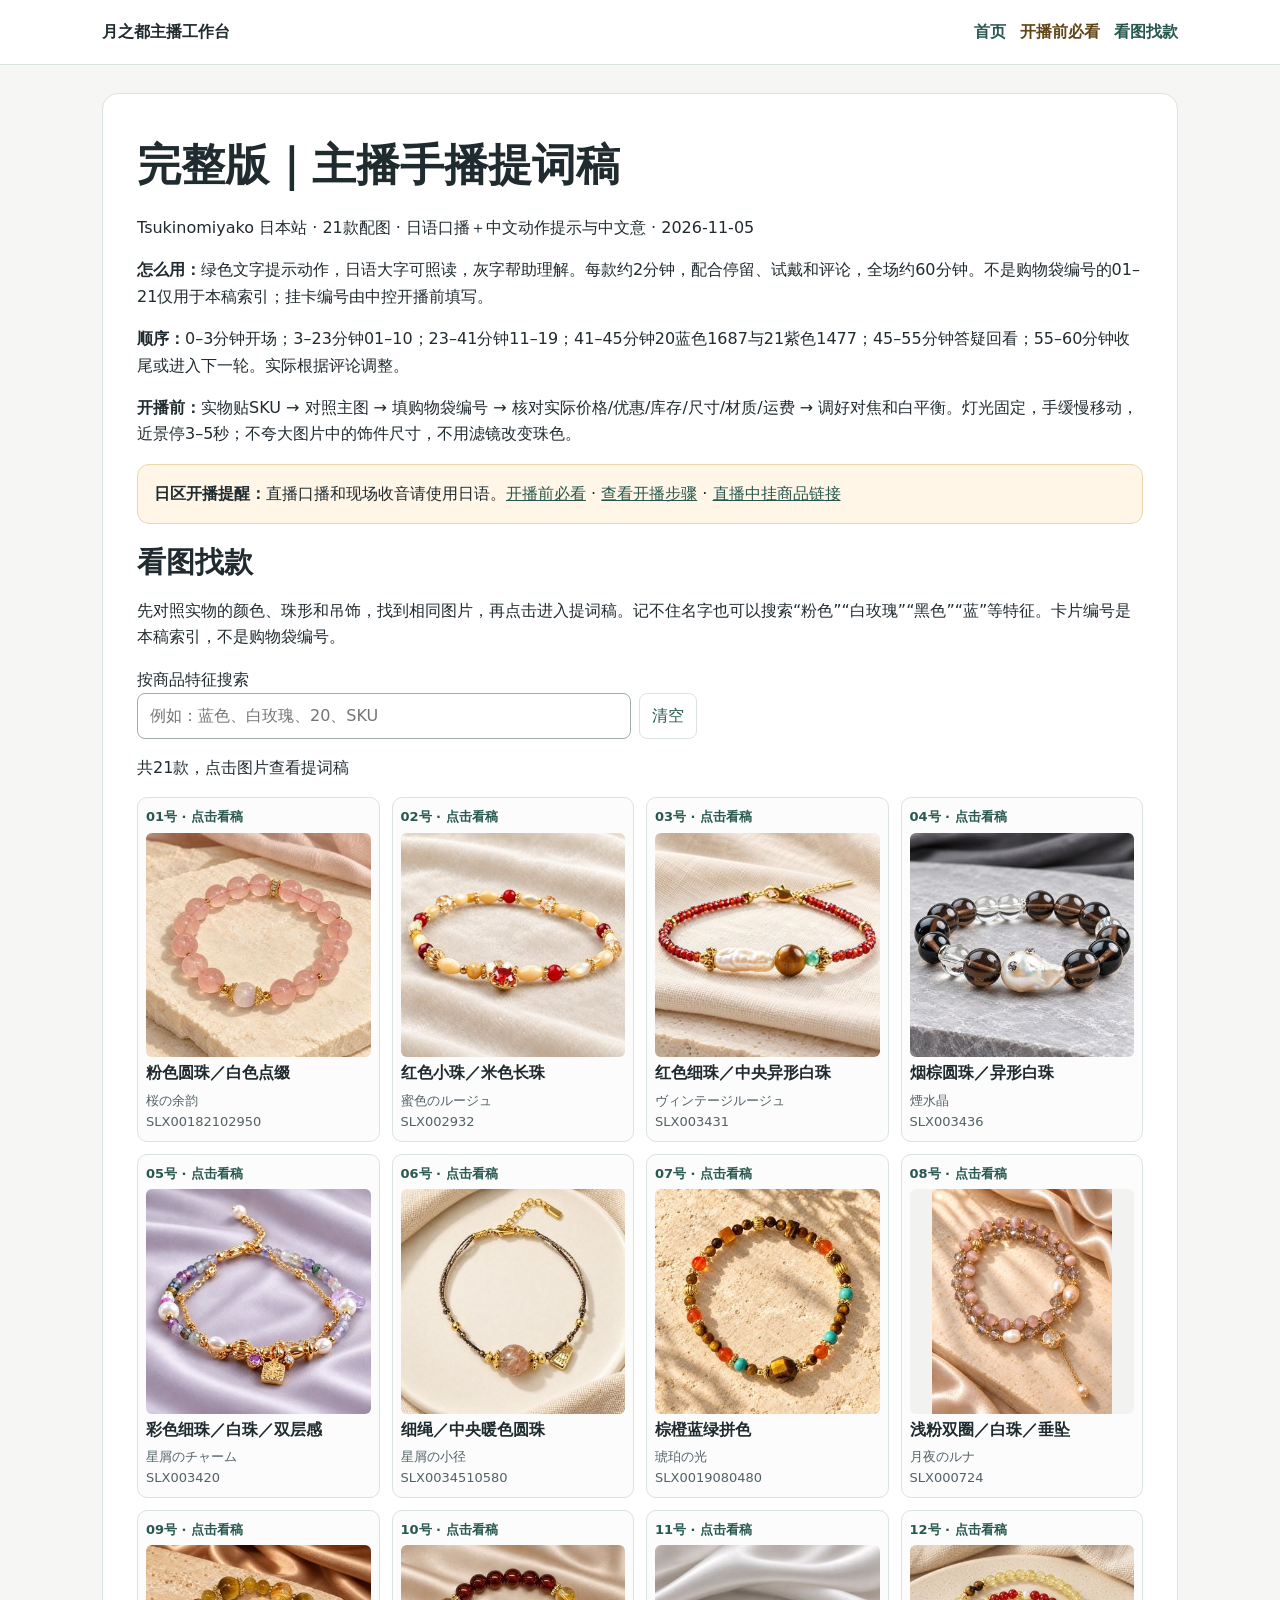
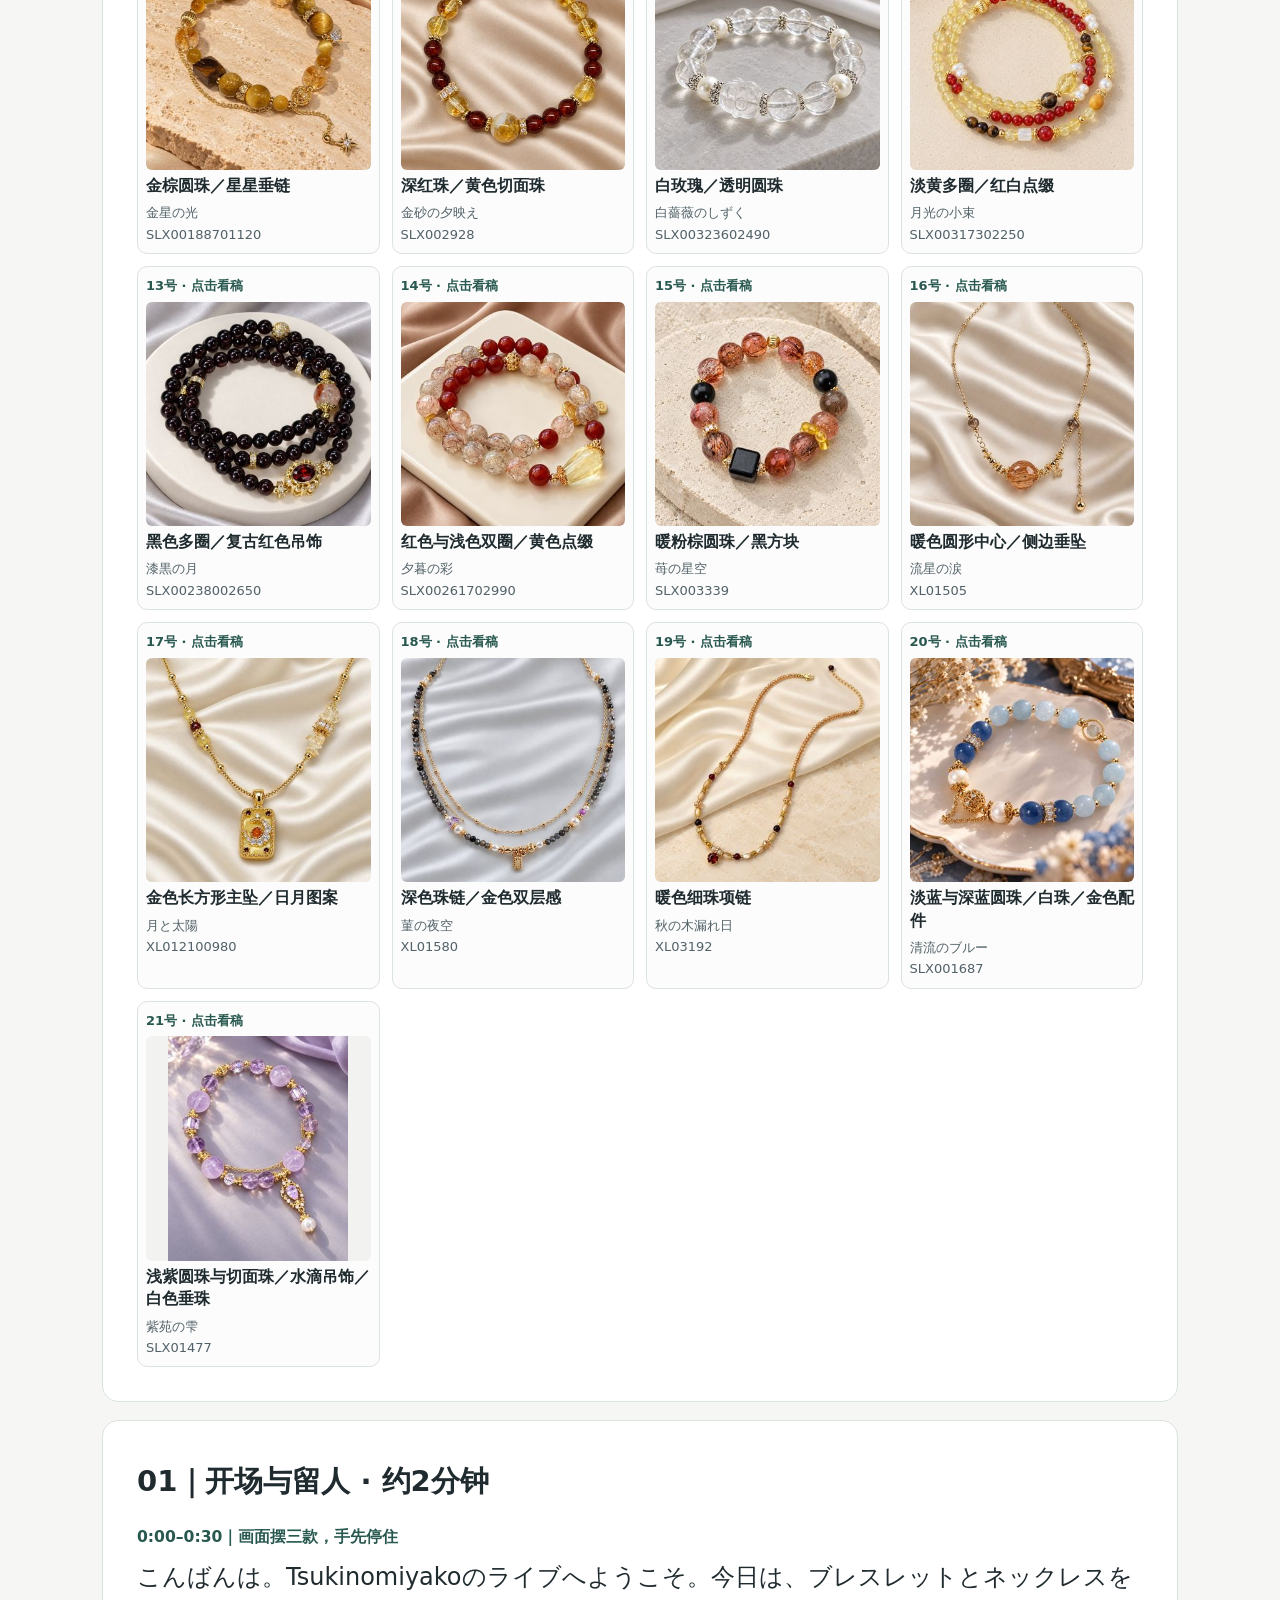
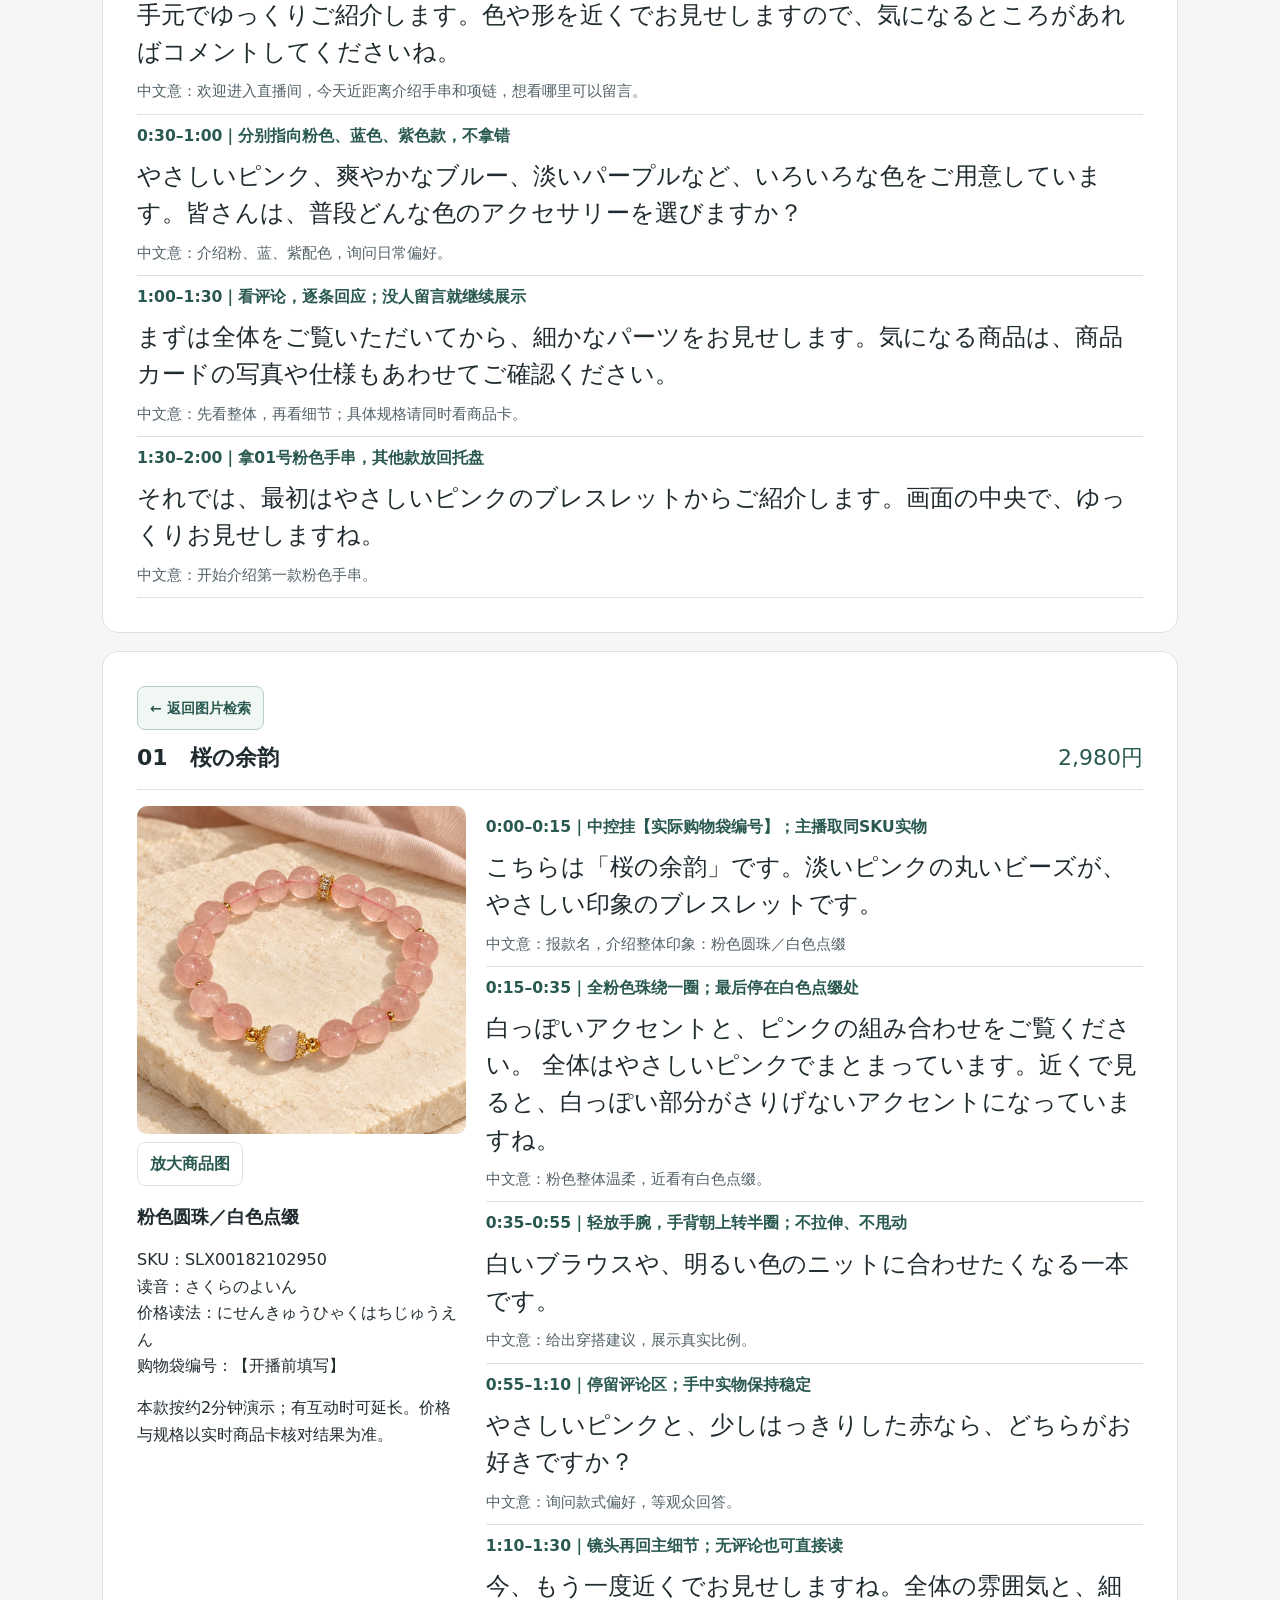
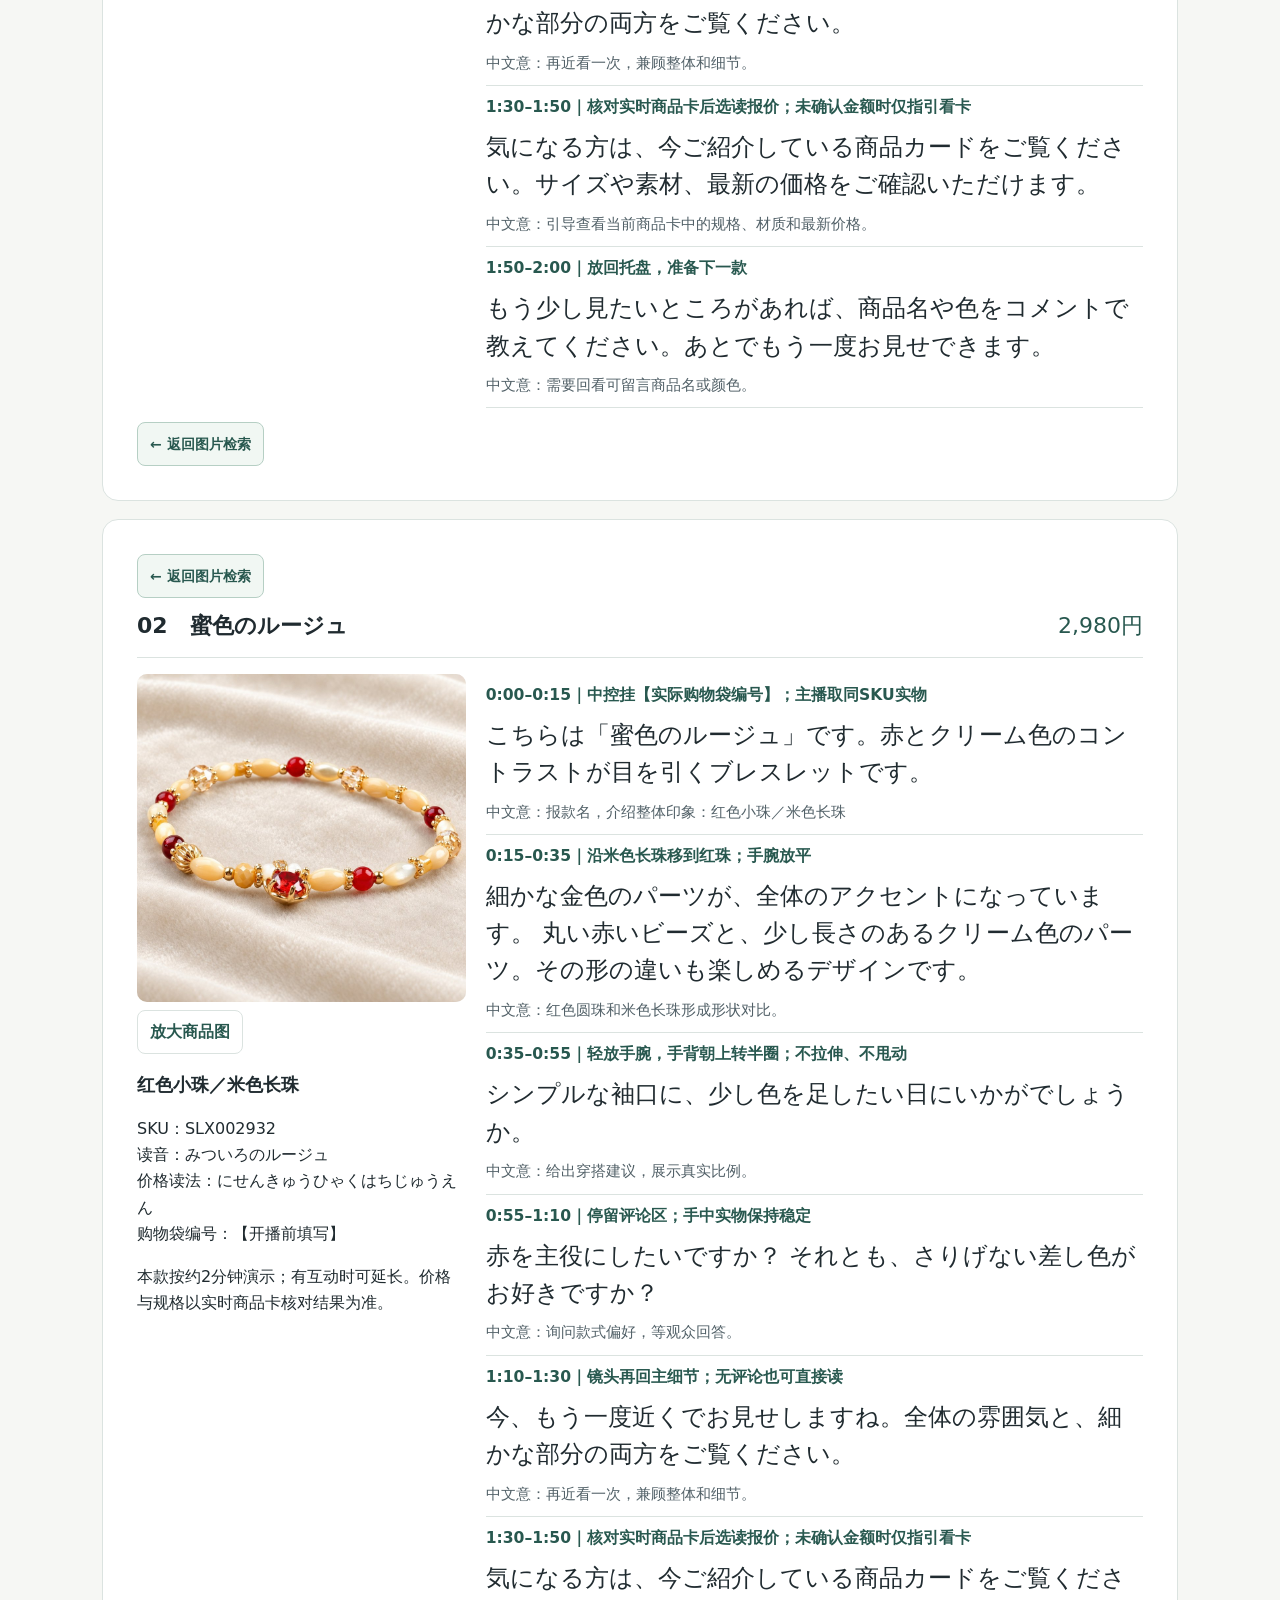
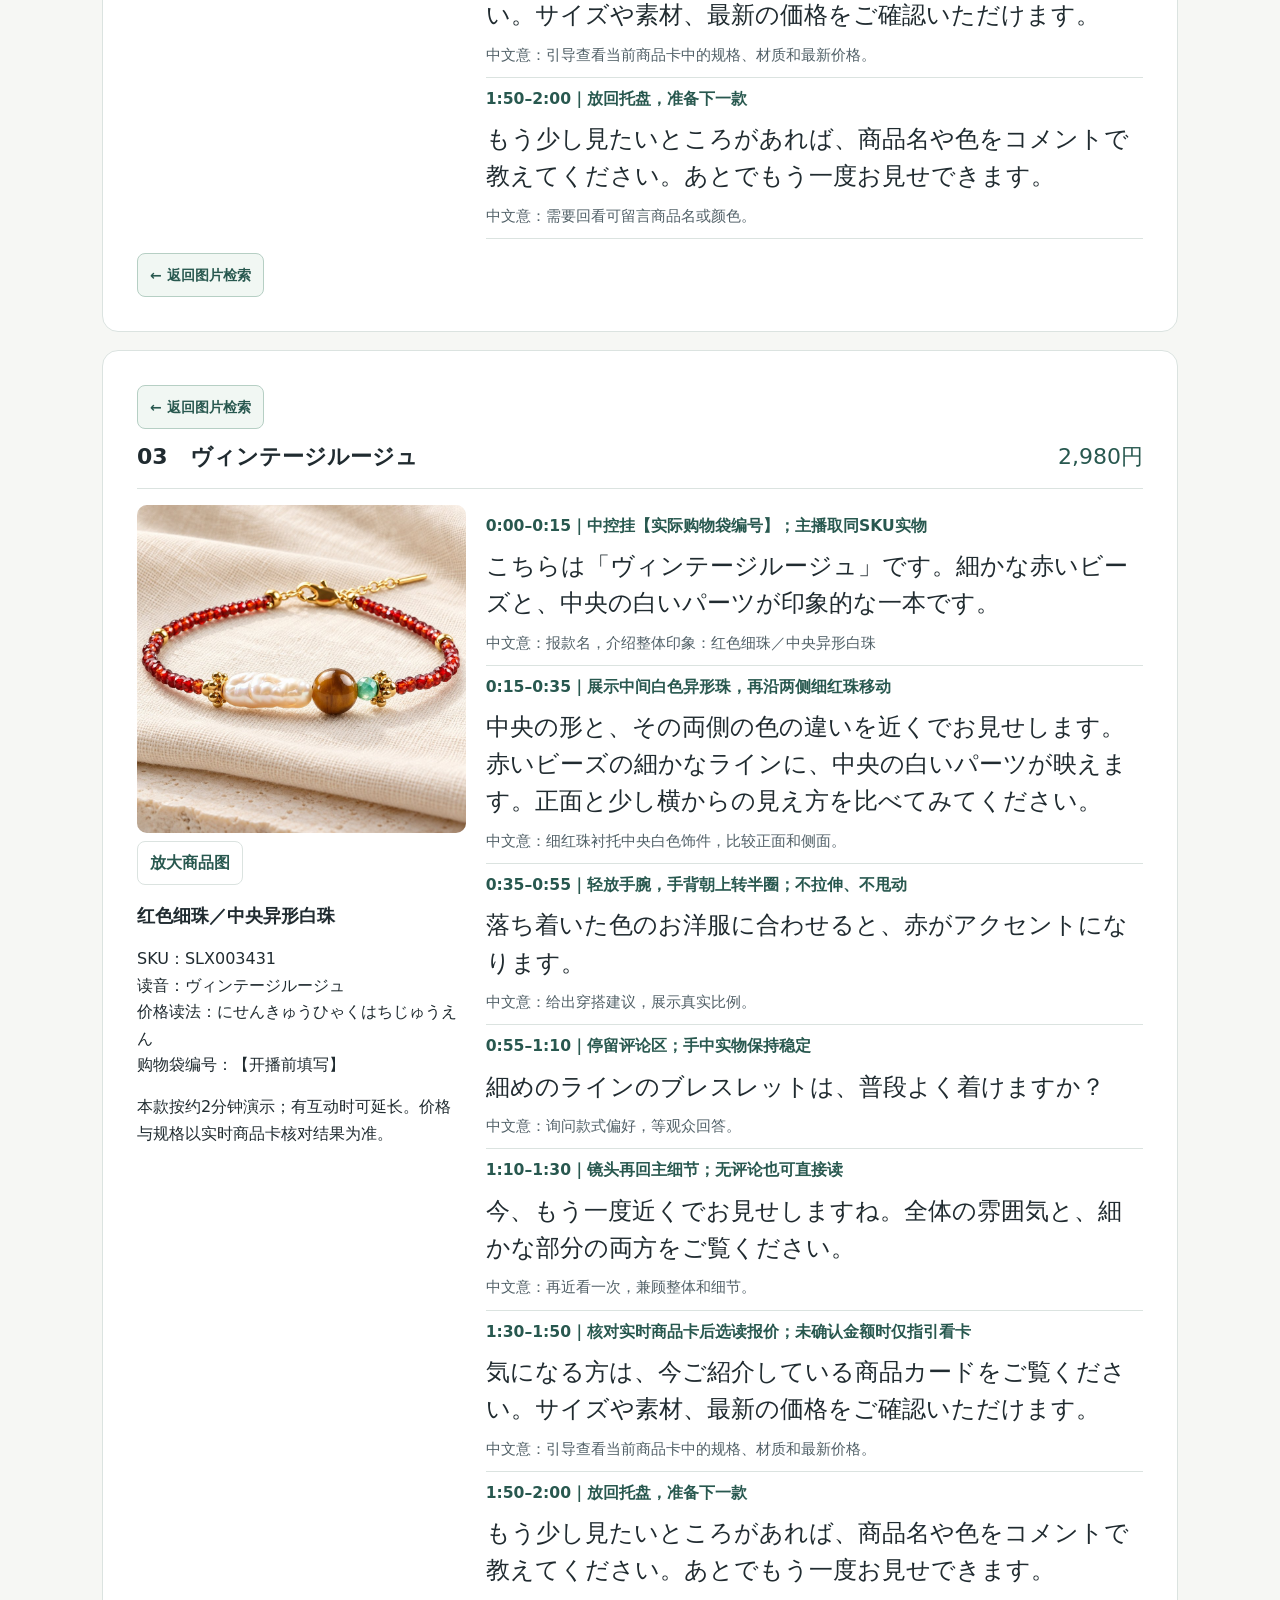
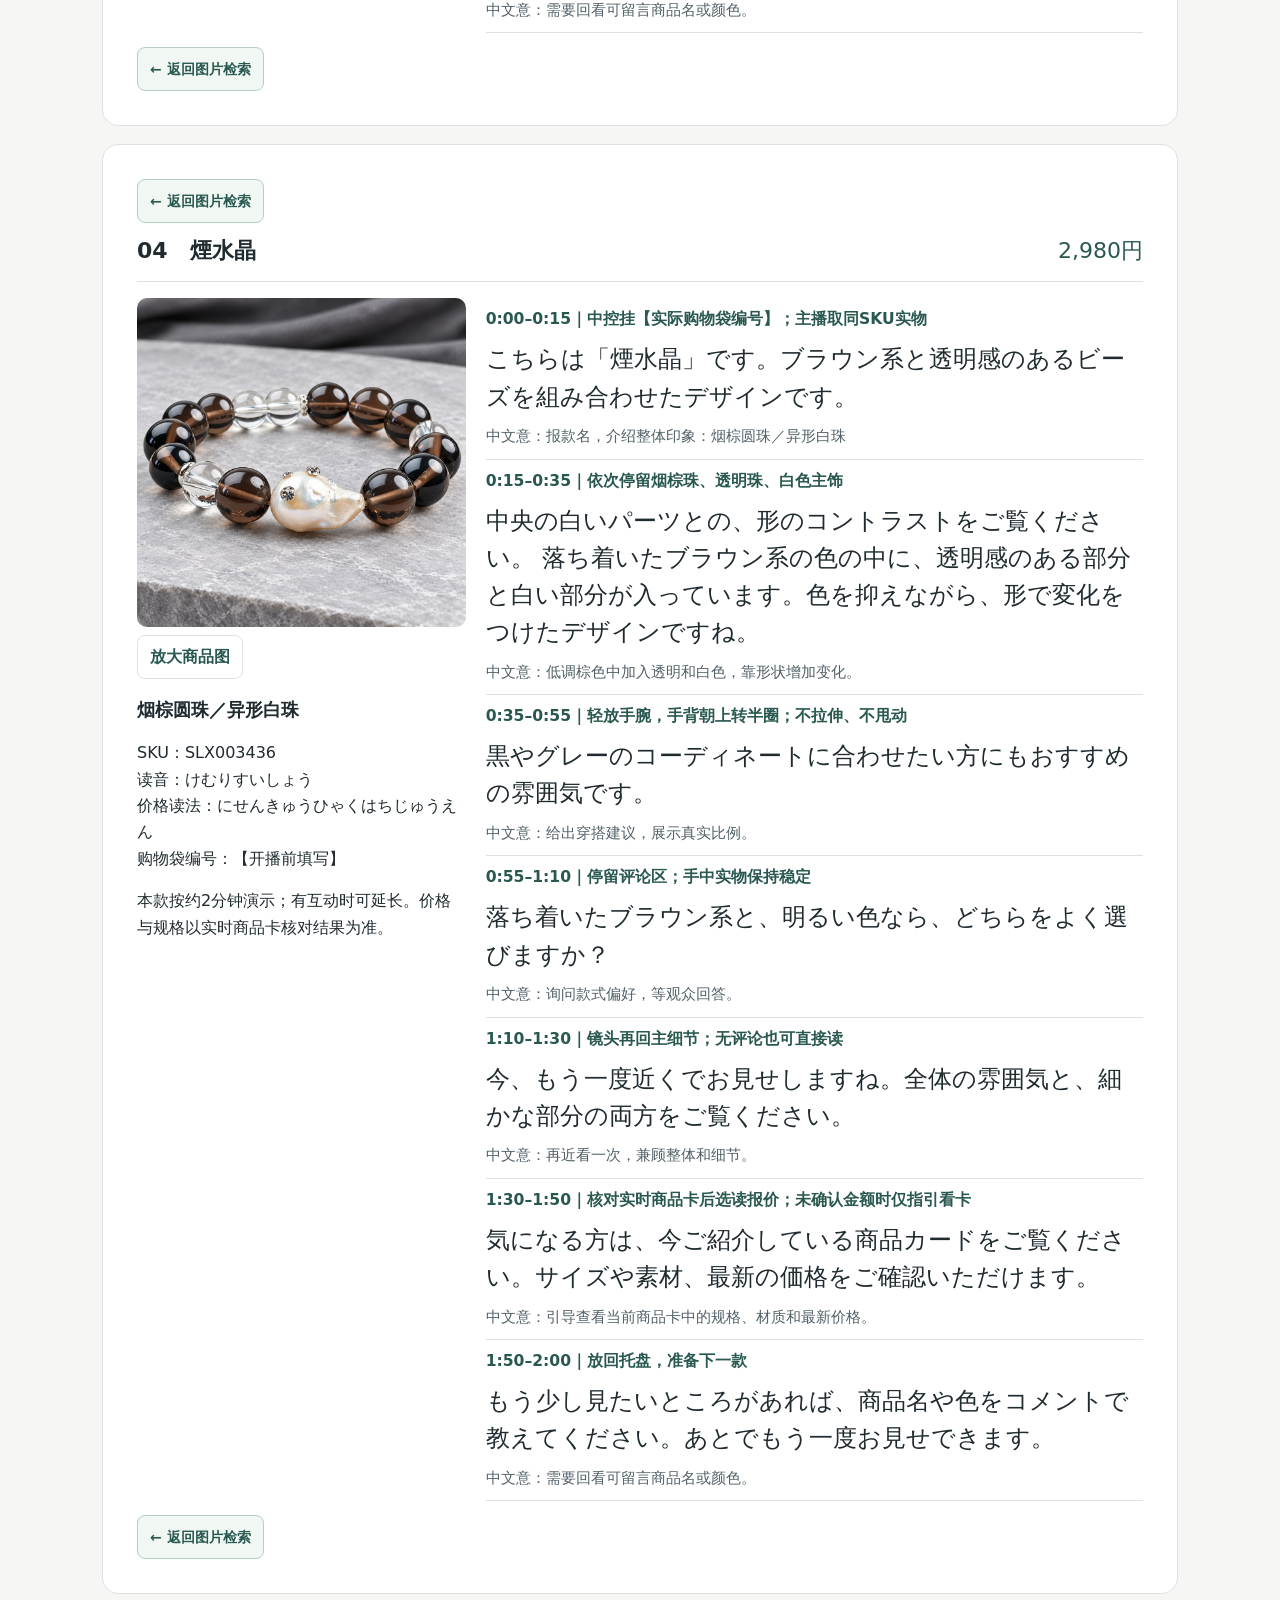
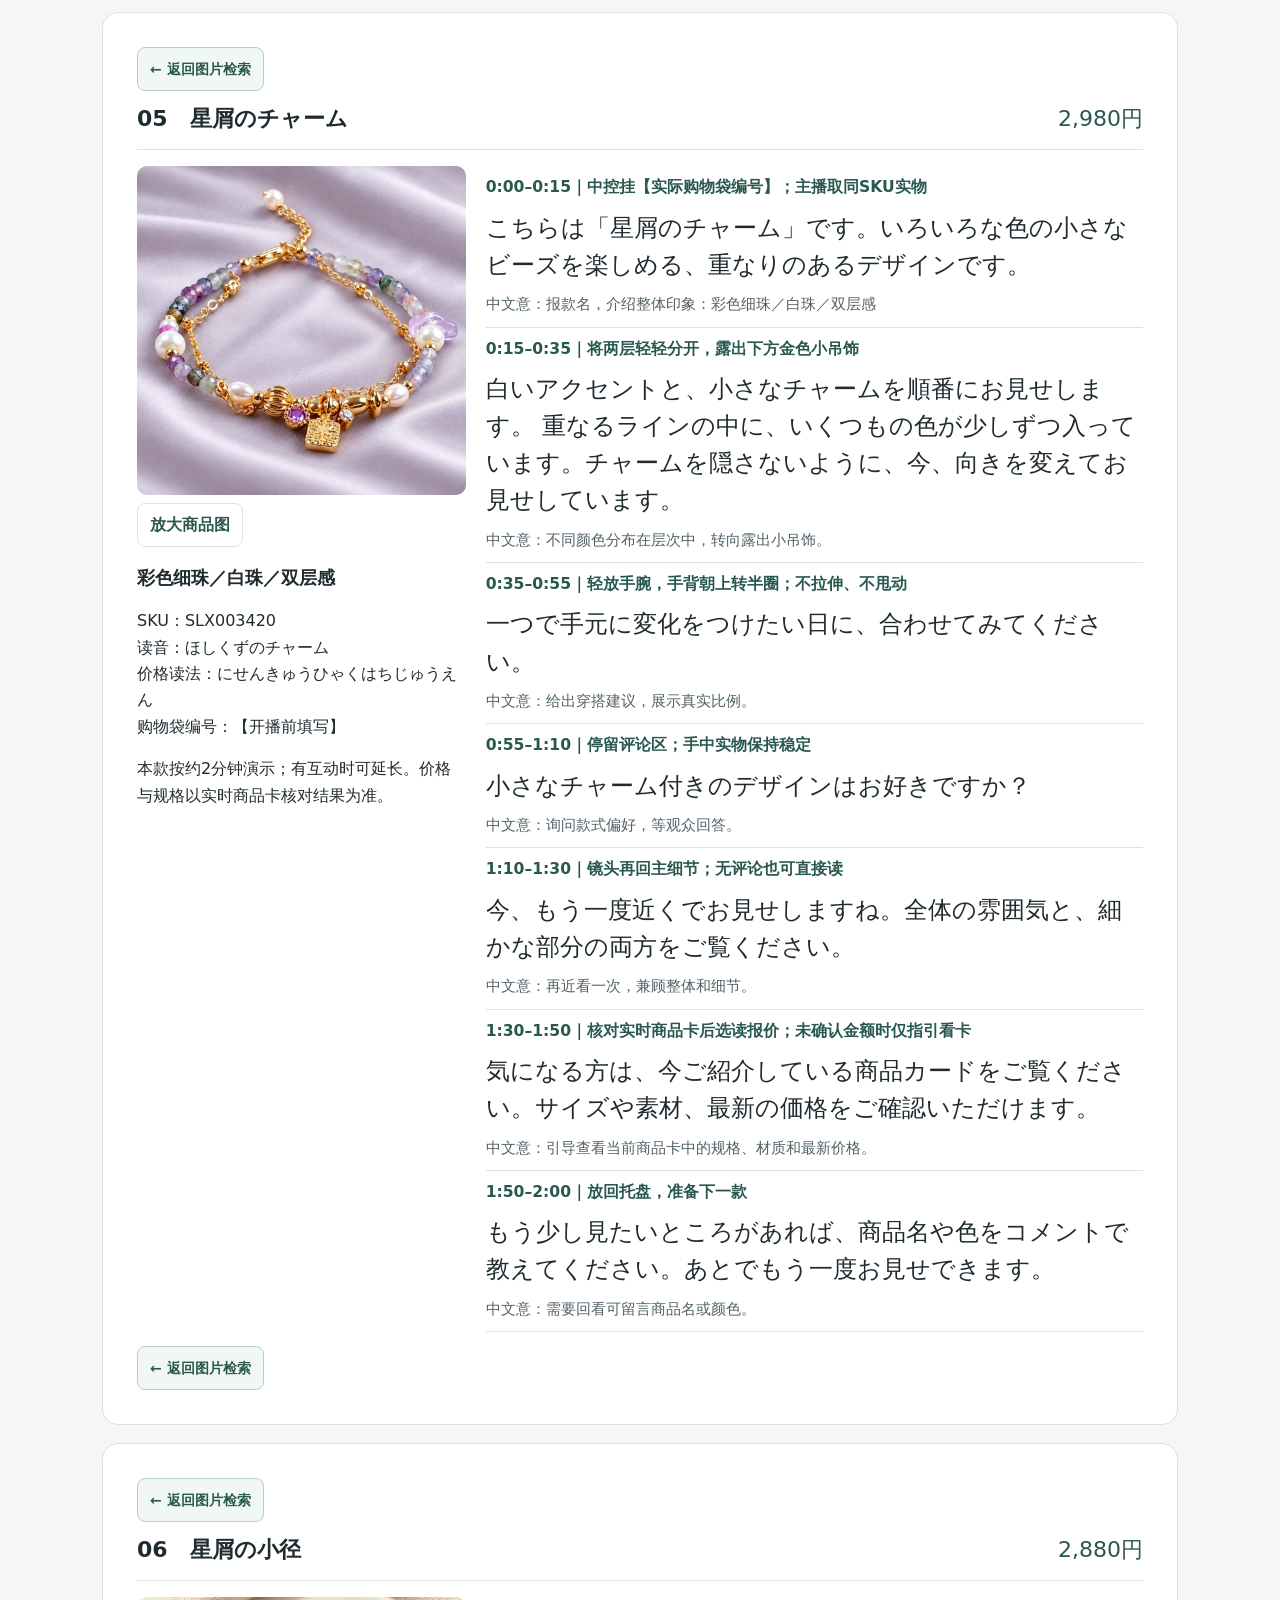
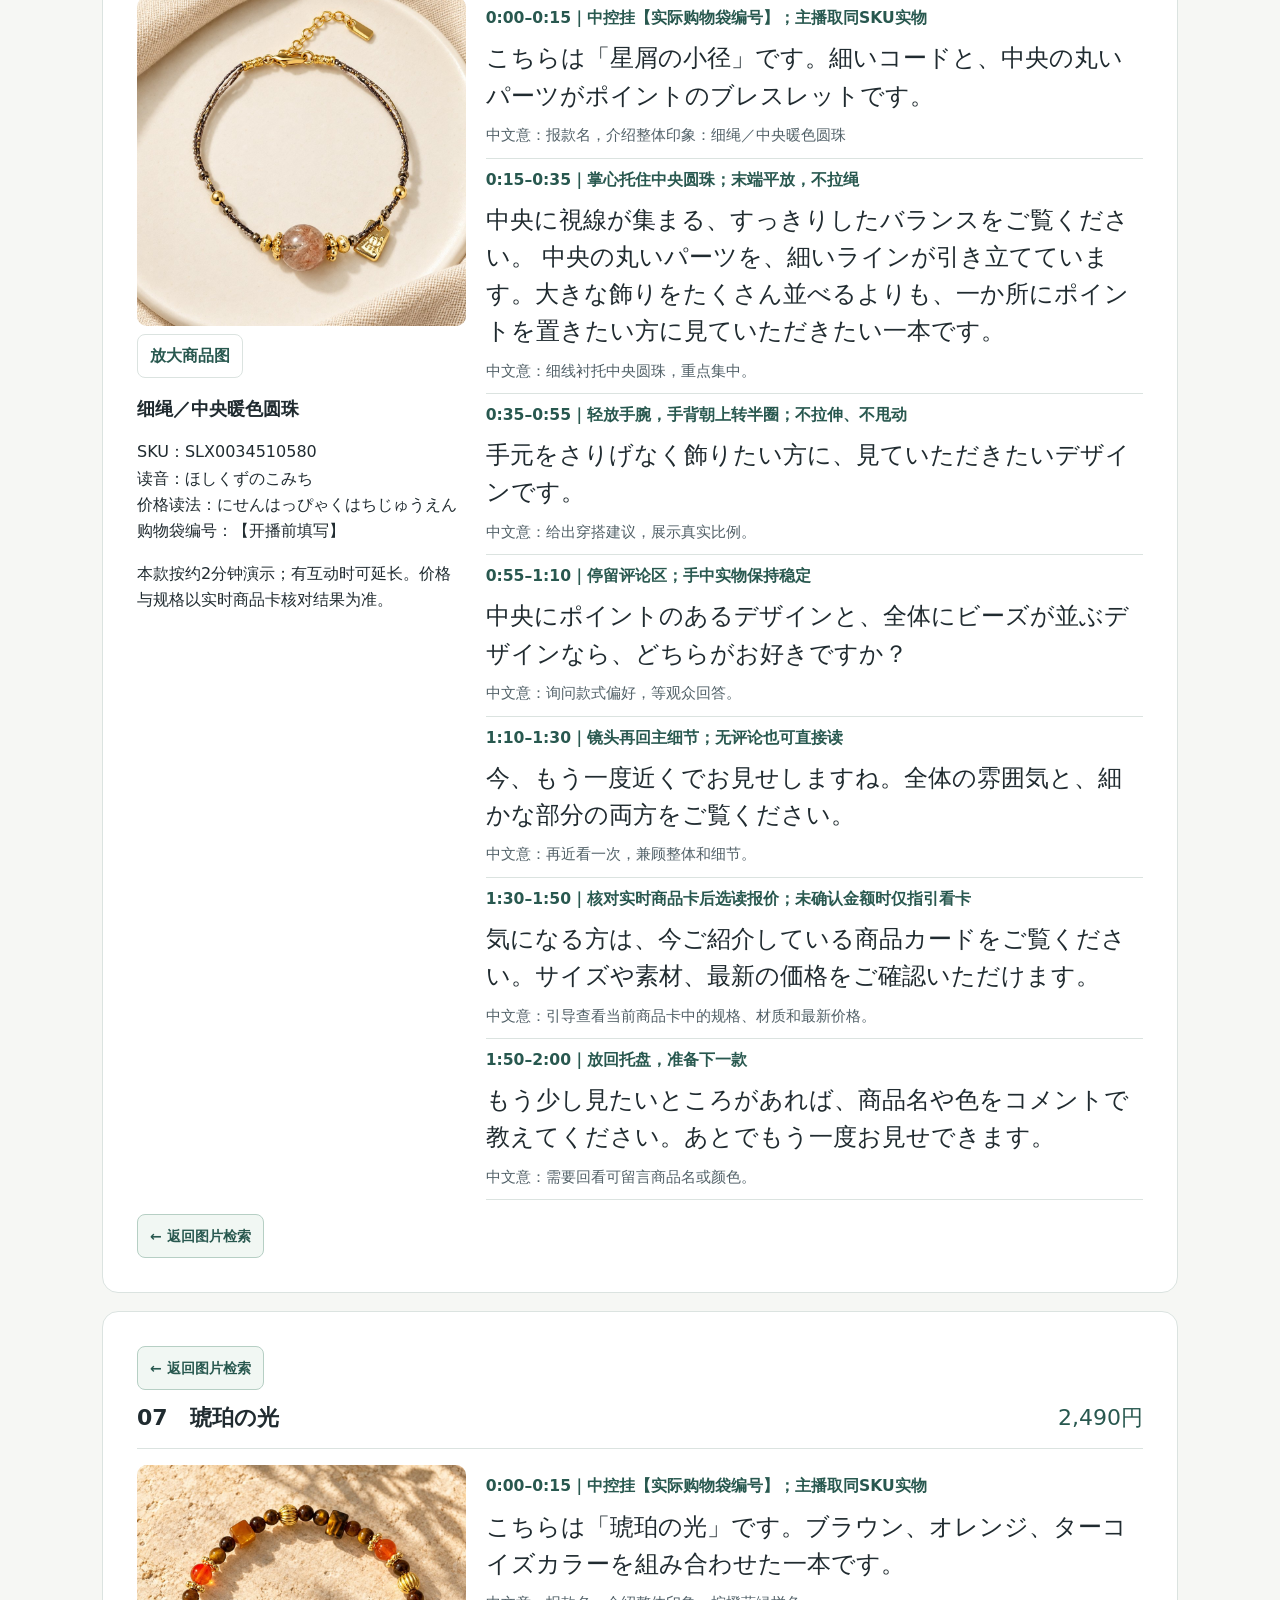
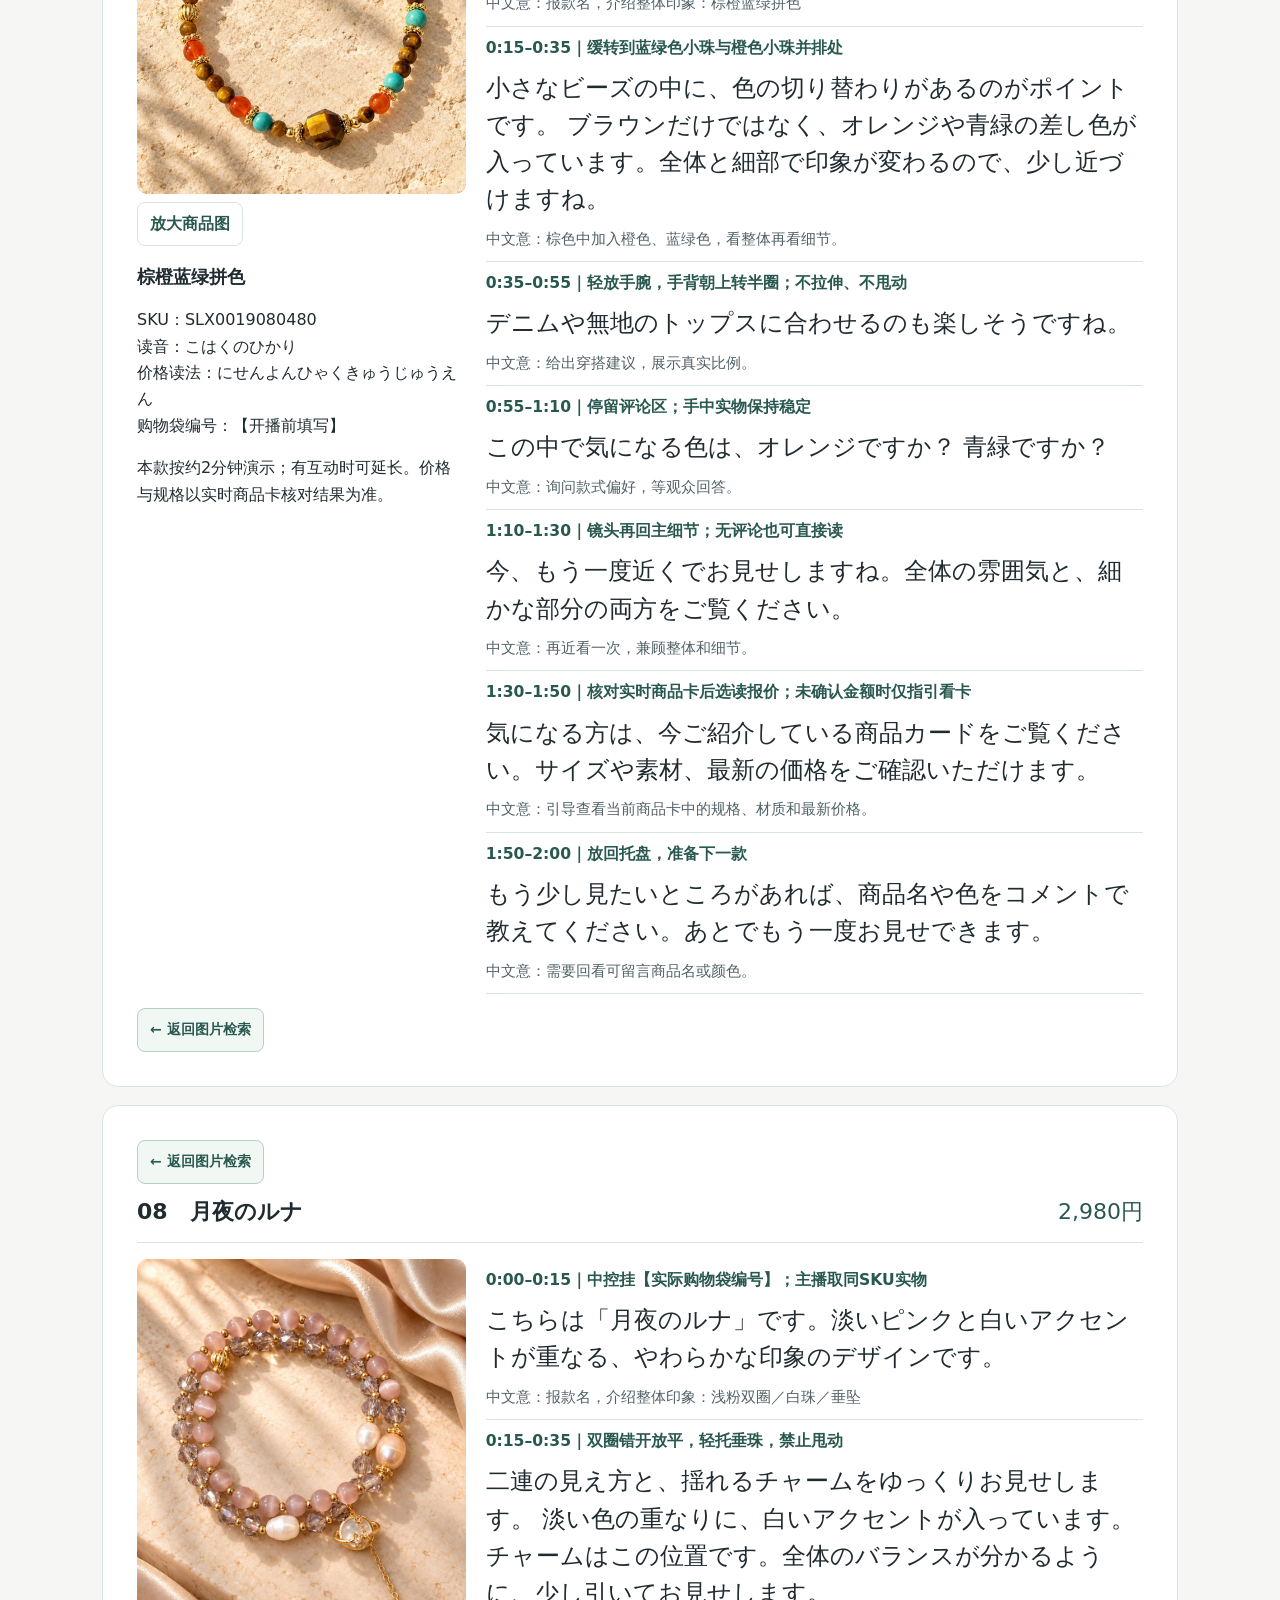
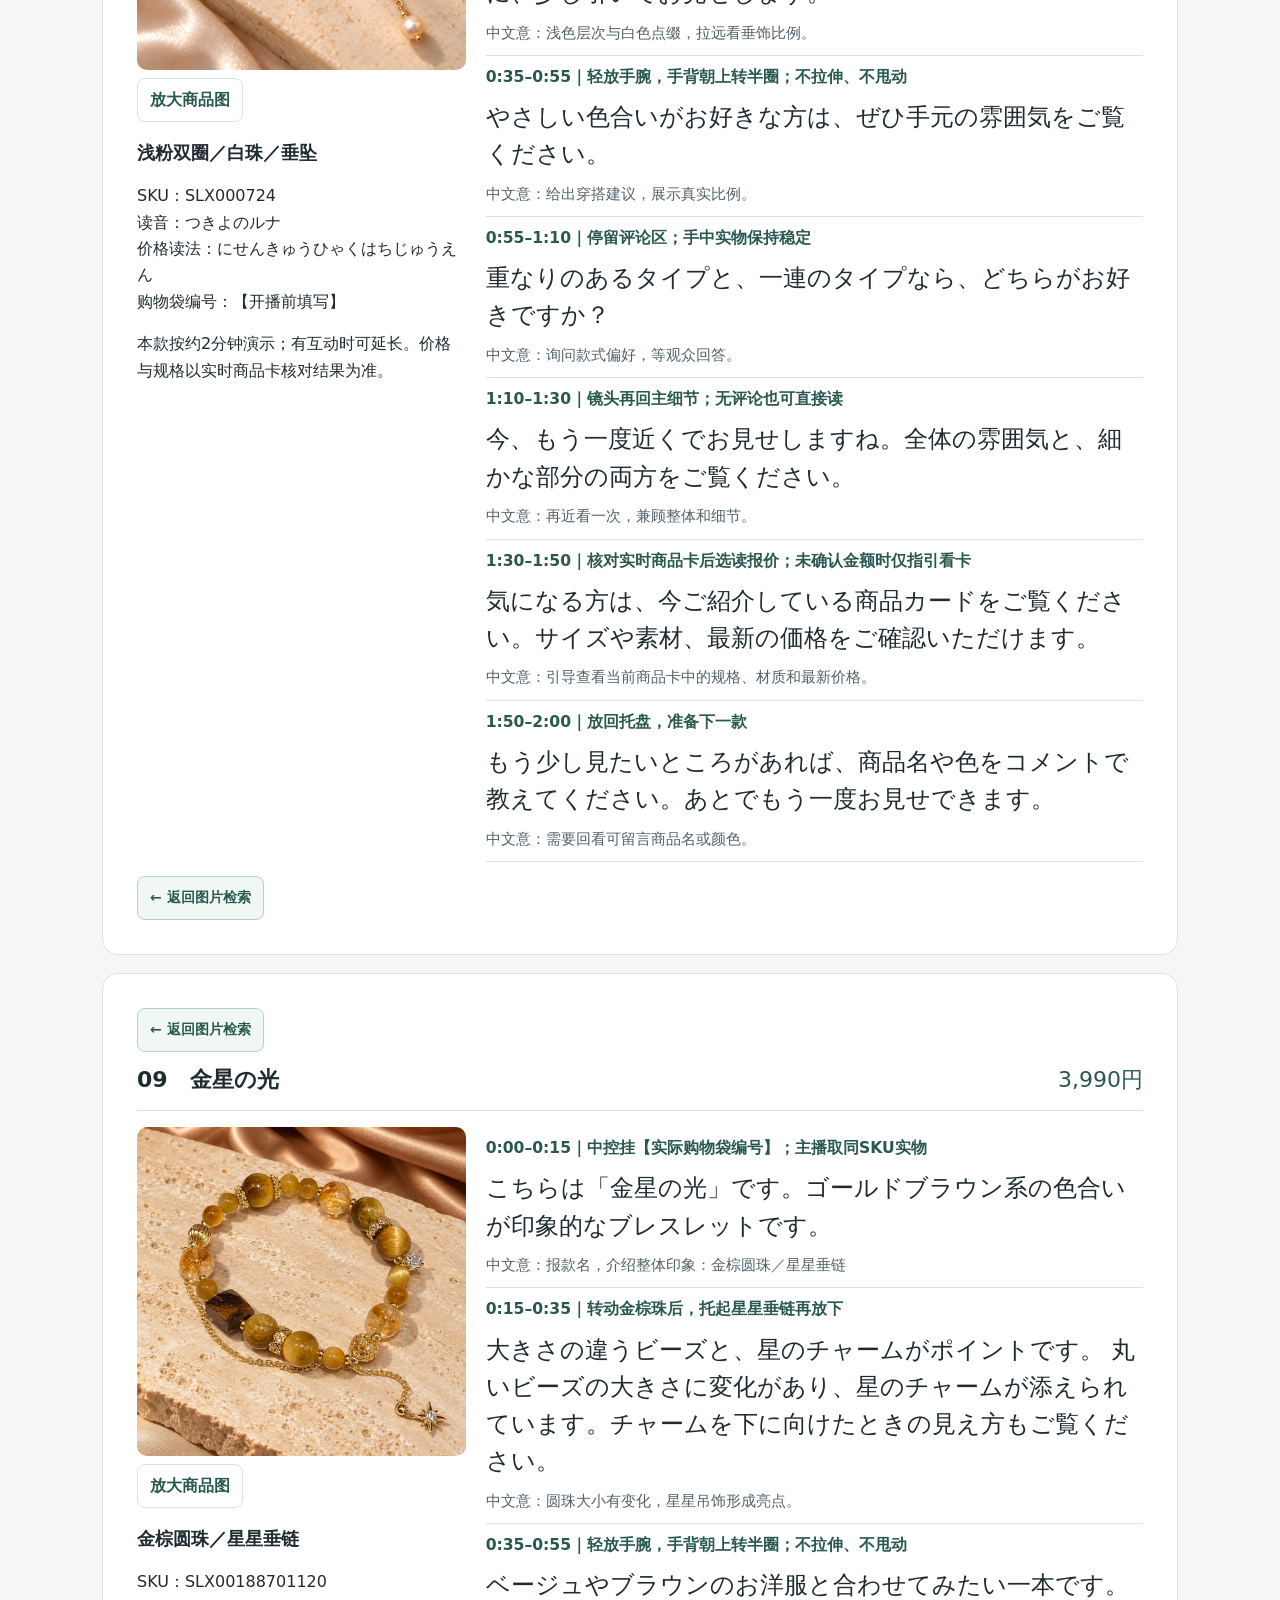
==== commit a8ef4ec1: "Add tutorial for pinning the product being presented live" ====
--- a/guide.html
+++ b/guide.html
@@ -1 +1 @@
-<!doctype html><html lang="zh-CN"><head><meta charset="utf-8"><meta name="viewport" content="width=device-width,initial-scale=1"><meta name="robots" content="noindex,nofollow"><title>主播手播提词稿｜月之都主播工作台</title><link rel="stylesheet" href="site.css?v=eb81b3b1eb"></head><body><header class="site-header"><div class="bar"><span class="brand">月之都主播工作台</span><nav class="site-nav" aria-label="站点导航"><a href="index.html">首页</a><a class="nav-required" href="training.html">开播前必看</a><a href="guide.html#gallery">看图找款</a></nav></div></header><main><section class="top" id="intro"><h1>完整版｜主播手播提词稿</h1><p>Tsukinomiyako 日本站 · 21款配图 · 日语口播＋中文动作提示与中文意 · 2026-11-05</p><p><b>怎么用：</b>绿色文字提示动作，日语大字可照读，灰字帮助理解。每款约2分钟，配合停留、试戴和评论，全场约60分钟。不是购物袋编号的01–21仅用于本稿索引；挂卡编号由中控开播前填写。</p><p><b>顺序：</b>0–3分钟开场；3–23分钟01–10；23–41分钟11–19；41–45分钟20蓝色1687与21紫色1477；45–55分钟答疑回看；55–60分钟收尾或进入下一轮。实际根据评论调整。</p><p><b>开播前：</b>实物贴SKU → 对照主图 → 填购物袋编号 → 核对实际价格/优惠/库存/尺寸/材质/运费 → 调好对焦和白平衡。灯光固定，手缓慢移动，近景停3–5秒；不夸大图片中的饰件尺寸，不用滤镜改变珠色。</p><div id="gallery"><p class="live-notice"><strong>日区开播提醒：</strong>直播口播和现场收音请使用日语。<a href="training.html">开播前必看</a> · <a href="training.html#opening">查看开播步骤</a></p><h2>看图找款</h2><p>先对照实物的颜色、珠形和吊饰，找到相同图片，再点击进入提词稿。记不住名字也可以搜索“粉色”“白玫瑰”“黑色”“蓝”等特征。卡片编号是本稿索引，不是购物袋编号。</p><label for="find">按商品特征搜索</label><div class="search-line"><input id="find" type="search" placeholder="例如：蓝色、白玫瑰、20、SKU"><button type="button" id="clear-search">清空</button></div><p id="gallery-count" aria-live="polite">共21款，点击图片查看提词稿</p><nav class="product-gallery" aria-label="按商品图片查找提词稿"><a href="#p1" id="result-p1" data-key="SLX00182102950桜の余韵粉色圆珠／白色点缀" aria-label="1号 粉色圆珠／白色点缀 查看提词稿"><span class="number">01号 · 点击看稿</span><img src="thumb-01.jpg" loading="lazy" decoding="async" alt="粉色圆珠／白色点缀" width="360" height="360"><strong>粉色圆珠／白色点缀</strong><small>桜の余韵<br>SLX00182102950</small></a><a href="#p2" id="result-p2" data-key="SLX002932蜜色のルージュ红色小珠／米色长珠" aria-label="2号 红色小珠／米色长珠 查看提词稿"><span class="number">02号 · 点击看稿</span><img src="thumb-02.jpg" loading="lazy" decoding="async" alt="红色小珠／米色长珠" width="360" height="360"><strong>红色小珠／米色长珠</strong><small>蜜色のルージュ<br>SLX002932</small></a><a href="#p3" id="result-p3" data-key="SLX003431ヴィンテージルージュ红色细珠／中央异形白珠" aria-label="3号 红色细珠／中央异形白珠 查看提词稿"><span class="number">03号 · 点击看稿</span><img src="thumb-03.jpg" loading="lazy" decoding="async" alt="红色细珠／中央异形白珠" width="360" height="360"><strong>红色细珠／中央异形白珠</strong><small>ヴィンテージルージュ<br>SLX003431</small></a><a href="#p4" id="result-p4" data-key="SLX003436煙水晶烟棕圆珠／异形白珠" aria-label="4号 烟棕圆珠／异形白珠 查看提词稿"><span class="number">04号 · 点击看稿</span><img src="thumb-04.jpg" loading="lazy" decoding="async" alt="烟棕圆珠／异形白珠" width="360" height="360"><strong>烟棕圆珠／异形白珠</strong><small>煙水晶<br>SLX003436</small></a><a href="#p5" id="result-p5" data-key="SLX003420星屑のチャーム彩色细珠／白珠／双层感" aria-label="5号 彩色细珠／白珠／双层感 查看提词稿"><span class="number">05号 · 点击看稿</span><img src="thumb-05.jpg" loading="lazy" decoding="async" alt="彩色细珠／白珠／双层感" width="360" height="360"><strong>彩色细珠／白珠／双层感</strong><small>星屑のチャーム<br>SLX003420</small></a><a href="#p6" id="result-p6" data-key="SLX0034510580星屑の小径细绳／中央暖色圆珠" aria-label="6号 细绳／中央暖色圆珠 查看提词稿"><span class="number">06号 · 点击看稿</span><img src="thumb-06.jpg" loading="lazy" decoding="async" alt="细绳／中央暖色圆珠" width="360" height="360"><strong>细绳／中央暖色圆珠</strong><small>星屑の小径<br>SLX0034510580</small></a><a href="#p7" id="result-p7" data-key="SLX0019080480琥珀の光棕橙蓝绿拼色" aria-label="7号 棕橙蓝绿拼色 查看提词稿"><span class="number">07号 · 点击看稿</span><img src="thumb-07.jpg" loading="lazy" decoding="async" alt="棕橙蓝绿拼色" width="360" height="360"><strong>棕橙蓝绿拼色</strong><small>琥珀の光<br>SLX0019080480</small></a><a href="#p8" id="result-p8" data-key="SLX000724月夜のルナ浅粉双圈／白珠／垂坠" aria-label="8号 浅粉双圈／白珠／垂坠 查看提词稿"><span class="number">08号 · 点击看稿</span><img src="thumb-08.jpg" loading="lazy" decoding="async" alt="浅粉双圈／白珠／垂坠" width="360" height="360"><strong>浅粉双圈／白珠／垂坠</strong><small>月夜のルナ<br>SLX000724</small></a><a href="#p9" id="result-p9" data-key="SLX00188701120金星の光金棕圆珠／星星垂链" aria-label="9号 金棕圆珠／星星垂链 查看提词稿"><span class="number">09号 · 点击看稿</span><img src="thumb-09.jpg" loading="lazy" decoding="async" alt="金棕圆珠／星星垂链" width="360" height="360"><strong>金棕圆珠／星星垂链</strong><small>金星の光<br>SLX00188701120</small></a><a href="#p10" id="result-p10" data-key="SLX002928金砂の夕映え深红珠／黄色切面珠" aria-label="10号 深红珠／黄色切面珠 查看提词稿"><span class="number">10号 · 点击看稿</span><img src="thumb-10.jpg" loading="lazy" decoding="async" alt="深红珠／黄色切面珠" width="360" height="360"><strong>深红珠／黄色切面珠</strong><small>金砂の夕映え<br>SLX002928</small></a><a href="#p11" id="result-p11" data-key="SLX00323602490白薔薇のしずく白玫瑰／透明圆珠" aria-label="11号 白玫瑰／透明圆珠 查看提词稿"><span class="number">11号 · 点击看稿</span><img src="thumb-11.jpg" loading="lazy" decoding="async" alt="白玫瑰／透明圆珠" width="360" height="360"><strong>白玫瑰／透明圆珠</strong><small>白薔薇のしずく<br>SLX00323602490</small></a><a href="#p12" id="result-p12" data-key="SLX00317302250月光の小束淡黄多圈／红白点缀" aria-label="12号 淡黄多圈／红白点缀 查看提词稿"><span class="number">12号 · 点击看稿</span><img src="thumb-12.jpg" loading="lazy" decoding="async" alt="淡黄多圈／红白点缀" width="360" height="360"><strong>淡黄多圈／红白点缀</strong><small>月光の小束<br>SLX00317302250</small></a><a href="#p13" id="result-p13" data-key="SLX00238002650漆黒の月黑色多圈／复古红色吊饰" aria-label="13号 黑色多圈／复古红色吊饰 查看提词稿"><span class="number">13号 · 点击看稿</span><img src="thumb-13.jpg" loading="lazy" decoding="async" alt="黑色多圈／复古红色吊饰" width="360" height="360"><strong>黑色多圈／复古红色吊饰</strong><small>漆黒の月<br>SLX00238002650</small></a><a href="#p14" id="result-p14" data-key="SLX00261702990夕暮の彩红色与浅色双圈／黄色点缀" aria-label="14号 红色与浅色双圈／黄色点缀 查看提词稿"><span class="number">14号 · 点击看稿</span><img src="thumb-14.jpg" loading="lazy" decoding="async" alt="红色与浅色双圈／黄色点缀" width="360" height="360"><strong>红色与浅色双圈／黄色点缀</strong><small>夕暮の彩<br>SLX00261702990</small></a><a href="#p15" id="result-p15" data-key="SLX003339苺の星空暖粉棕圆珠／黑方块" aria-label="15号 暖粉棕圆珠／黑方块 查看提词稿"><span class="number">15号 · 点击看稿</span><img src="thumb-15.jpg" loading="lazy" decoding="async" alt="暖粉棕圆珠／黑方块" width="360" height="360"><strong>暖粉棕圆珠／黑方块</strong><small>苺の星空<br>SLX003339</small></a><a href="#p16" id="result-p16" data-key="XL01505流星の涙暖色圆形中心／侧边垂坠" aria-label="16号 暖色圆形中心／侧边垂坠 查看提词稿"><span class="number">16号 · 点击看稿</span><img src="thumb-16.jpg" loading="lazy" decoding="async" alt="暖色圆形中心／侧边垂坠" width="360" height="360"><strong>暖色圆形中心／侧边垂坠</strong><small>流星の涙<br>XL01505</small></a><a href="#p17" id="result-p17" data-key="XL012100980月と太陽金色长方形主坠／日月图案" aria-label="17号 金色长方形主坠／日月图案 查看提词稿"><span class="number">17号 · 点击看稿</span><img src="thumb-17.jpg" loading="lazy" decoding="async" alt="金色长方形主坠／日月图案" width="360" height="360"><strong>金色长方形主坠／日月图案</strong><small>月と太陽<br>XL012100980</small></a><a href="#p18" id="result-p18" data-key="XL01580菫の夜空深色珠链／金色双层感" aria-label="18号 深色珠链／金色双层感 查看提词稿"><span class="number">18号 · 点击看稿</span><img src="thumb-18.jpg" loading="lazy" decoding="async" alt="深色珠链／金色双层感" width="360" height="360"><strong>深色珠链／金色双层感</strong><small>菫の夜空<br>XL01580</small></a><a href="#p19" id="result-p19" data-key="XL03192秋の木漏れ日暖色细珠项链" aria-label="19号 暖色细珠项链 查看提词稿"><span class="number">19号 · 点击看稿</span><img src="thumb-19.jpg" loading="lazy" decoding="async" alt="暖色细珠项链" width="360" height="360"><strong>暖色细珠项链</strong><small>秋の木漏れ日<br>XL03192</small></a><a href="#p20" id="result-p20" data-key="SLX001687清流のブルー淡蓝与深蓝圆珠／白珠／金色配件" aria-label="20号 淡蓝与深蓝圆珠／白珠／金色配件 查看提词稿"><span class="number">20号 · 点击看稿</span><img src="thumb-20.jpg" loading="lazy" decoding="async" alt="淡蓝与深蓝圆珠／白珠／金色配件" width="360" height="360"><strong>淡蓝与深蓝圆珠／白珠／金色配件</strong><small>清流のブルー<br>SLX001687</small></a><a href="#p21" id="result-p21" data-key="SLX01477紫苑の雫浅紫圆珠与切面珠／水滴吊饰／白色垂珠" aria-label="21号 浅紫圆珠与切面珠／水滴吊饰／白色垂珠 查看提词稿"><span class="number">21号 · 点击看稿</span><img src="thumb-21.jpg" loading="lazy" decoding="async" alt="浅紫圆珠与切面珠／水滴吊饰／白色垂珠" width="360" height="360"><strong>浅紫圆珠与切面珠／水滴吊饰／白色垂珠</strong><small>紫苑の雫<br>SLX01477</small></a></nav></div></section><section class="top"><h2>01｜开场与留人 · 约2分钟</h2><div class="beat"><small>0:00–0:30｜画面摆三款，手先停住</small><p lang="ja">こんばんは。Tsukinomiyakoのライブへようこそ。今日は、ブレスレットとネックレスを手元でゆっくりご紹介します。色や形を近くでお見せしますので、気になるところがあればコメントしてくださいね。</p><div class="cn">中文意：欢迎进入直播间，今天近距离介绍手串和项链，想看哪里可以留言。</div></div><div class="beat"><small>0:30–1:00｜分别指向粉色、蓝色、紫色款，不拿错</small><p lang="ja">やさしいピンク、爽やかなブルー、淡いパープルなど、いろいろな色をご用意しています。皆さんは、普段どんな色のアクセサリーを選びますか？</p><div class="cn">中文意：介绍粉、蓝、紫配色，询问日常偏好。</div></div><div class="beat"><small>1:00–1:30｜看评论，逐条回应；没人留言就继续展示</small><p lang="ja">まずは全体をご覧いただいてから、細かなパーツをお見せします。気になる商品は、商品カードの写真や仕様もあわせてご確認ください。</p><div class="cn">中文意：先看整体，再看细节；具体规格请同时看商品卡。</div></div><div class="beat"><small>1:30–2:00｜拿01号粉色手串，其他款放回托盘</small><p lang="ja">それでは、最初はやさしいピンクのブレスレットからご紹介します。画面の中央で、ゆっくりお見せしますね。</p><div class="cn">中文意：开始介绍第一款粉色手串。</div></div></section><section class="card" id="p1" data-key="SLX00182102950桜の余韵粉色圆珠／白色点缀"><div class="script-tools"><a class="script-return" href="#result-p1">← 返回图片检索</a></div><header><b>01　桜の余韵</b><span>2,980円</span></header><div class="layout"><aside><img src="product-01.jpg" loading="lazy" decoding="async" alt="粉色圆珠／白色点缀"><button type="button" class="image-view">放大商品图</button><h3>粉色圆珠／白色点缀</h3><p>SKU：SLX00182102950<br>读音：さくらのよいん<br>价格读法：にせんきゅうひゃくはちじゅうえん<br>购物袋编号：【开播前填写】</p><p>本款按约2分钟演示；有互动时可延长。价格与规格以实时商品卡核对结果为准。</p></aside><article><div class="beat"><small>0:00–0:15｜中控挂【实际购物袋编号】；主播取同SKU实物</small><p lang="ja">こちらは「桜の余韵」です。淡いピンクの丸いビーズが、やさしい印象のブレスレットです。</p><div class="cn">中文意：报款名，介绍整体印象：粉色圆珠／白色点缀</div></div><div class="beat"><small>0:15–0:35｜全粉色珠绕一圈；最后停在白色点缀处</small><p lang="ja">白っぽいアクセントと、ピンクの組み合わせをご覧ください。 全体はやさしいピンクでまとまっています。近くで見ると、白っぽい部分がさりげないアクセントになっていますね。</p><div class="cn">中文意：粉色整体温柔，近看有白色点缀。</div></div><div class="beat"><small>0:35–0:55｜轻放手腕，手背朝上转半圈；不拉伸、不甩动</small><p lang="ja">白いブラウスや、明るい色のニットに合わせたくなる一本です。</p><div class="cn">中文意：给出穿搭建议，展示真实比例。</div></div><div class="beat"><small>0:55–1:10｜停留评论区；手中实物保持稳定</small><p lang="ja">やさしいピンクと、少しはっきりした赤なら、どちらがお好きですか？</p><div class="cn">中文意：询问款式偏好，等观众回答。</div></div><div class="beat"><small>1:10–1:30｜镜头再回主细节；无评论也可直接读</small><p lang="ja">今、もう一度近くでお見せしますね。全体の雰囲気と、細かな部分の両方をご覧ください。</p><div class="cn">中文意：再近看一次，兼顾整体和细节。</div></div><div class="beat"><small>1:30–1:50｜核对实时商品卡后选读报价；未确认金额时仅指引看卡</small><p lang="ja">気になる方は、今ご紹介している商品カードをご覧ください。サイズや素材、最新の価格をご確認いただけます。</p><div class="cn">中文意：引导查看当前商品卡中的规格、材质和最新价格。</div></div><div class="beat"><small>1:50–2:00｜放回托盘，准备下一款</small><p lang="ja">もう少し見たいところがあれば、商品名や色をコメントで教えてください。あとでもう一度お見せできます。</p><div class="cn">中文意：需要回看可留言商品名或颜色。</div></div></article></div><div class="script-tools"><a class="script-return" href="#result-p1">← 返回图片检索</a></div></section><section class="card" id="p2" data-key="SLX002932蜜色のルージュ红色小珠／米色长珠"><div class="script-tools"><a class="script-return" href="#result-p2">← 返回图片检索</a></div><header><b>02　蜜色のルージュ</b><span>2,980円</span></header><div class="layout"><aside><img src="product-02.jpg" loading="lazy" decoding="async" alt="红色小珠／米色长珠"><button type="button" class="image-view">放大商品图</button><h3>红色小珠／米色长珠</h3><p>SKU：SLX002932<br>读音：みついろのルージュ<br>价格读法：にせんきゅうひゃくはちじゅうえん<br>购物袋编号：【开播前填写】</p><p>本款按约2分钟演示；有互动时可延长。价格与规格以实时商品卡核对结果为准。</p></aside><article><div class="beat"><small>0:00–0:15｜中控挂【实际购物袋编号】；主播取同SKU实物</small><p lang="ja">こちらは「蜜色のルージュ」です。赤とクリーム色のコントラストが目を引くブレスレットです。</p><div class="cn">中文意：报款名，介绍整体印象：红色小珠／米色长珠</div></div><div class="beat"><small>0:15–0:35｜沿米色长珠移到红珠；手腕放平</small><p lang="ja">細かな金色のパーツが、全体のアクセントになっています。 丸い赤いビーズと、少し長さのあるクリーム色のパーツ。その形の違いも楽しめるデザインです。</p><div class="cn">中文意：红色圆珠和米色长珠形成形状对比。</div></div><div class="beat"><small>0:35–0:55｜轻放手腕，手背朝上转半圈；不拉伸、不甩动</small><p lang="ja">シンプルな袖口に、少し色を足したい日にいかがでしょうか。</p><div class="cn">中文意：给出穿搭建议，展示真实比例。</div></div><div class="beat"><small>0:55–1:10｜停留评论区；手中实物保持稳定</small><p lang="ja">赤を主役にしたいですか？ それとも、さりげない差し色がお好きですか？</p><div class="cn">中文意：询问款式偏好，等观众回答。</div></div><div class="beat"><small>1:10–1:30｜镜头再回主细节；无评论也可直接读</small><p lang="ja">今、もう一度近くでお見せしますね。全体の雰囲気と、細かな部分の両方をご覧ください。</p><div class="cn">中文意：再近看一次，兼顾整体和细节。</div></div><div class="beat"><small>1:30–1:50｜核对实时商品卡后选读报价；未确认金额时仅指引看卡</small><p lang="ja">気になる方は、今ご紹介している商品カードをご覧ください。サイズや素材、最新の価格をご確認いただけます。</p><div class="cn">中文意：引导查看当前商品卡中的规格、材质和最新价格。</div></div><div class="beat"><small>1:50–2:00｜放回托盘，准备下一款</small><p lang="ja">もう少し見たいところがあれば、商品名や色をコメントで教えてください。あとでもう一度お見せできます。</p><div class="cn">中文意：需要回看可留言商品名或颜色。</div></div></article></div><div class="script-tools"><a class="script-return" href="#result-p2">← 返回图片检索</a></div></section><section class="card" id="p3" data-key="SLX003431ヴィンテージルージュ红色细珠／中央异形白珠"><div class="script-tools"><a class="script-return" href="#result-p3">← 返回图片检索</a></div><header><b>03　ヴィンテージルージュ</b><span>2,980円</span></header><div class="layout"><aside><img src="product-03.jpg" loading="lazy" decoding="async" alt="红色细珠／中央异形白珠"><button type="button" class="image-view">放大商品图</button><h3>红色细珠／中央异形白珠</h3><p>SKU：SLX003431<br>读音：ヴィンテージルージュ<br>价格读法：にせんきゅうひゃくはちじゅうえん<br>购物袋编号：【开播前填写】</p><p>本款按约2分钟演示；有互动时可延长。价格与规格以实时商品卡核对结果为准。</p></aside><article><div class="beat"><small>0:00–0:15｜中控挂【实际购物袋编号】；主播取同SKU实物</small><p lang="ja">こちらは「ヴィンテージルージュ」です。細かな赤いビーズと、中央の白いパーツが印象的な一本です。</p><div class="cn">中文意：报款名，介绍整体印象：红色细珠／中央异形白珠</div></div><div class="beat"><small>0:15–0:35｜展示中间白色异形珠，再沿两侧细红珠移动</small><p lang="ja">中央の形と、その両側の色の違いを近くでお見せします。 赤いビーズの細かなラインに、中央の白いパーツが映えます。正面と少し横からの見え方を比べてみてください。</p><div class="cn">中文意：细红珠衬托中央白色饰件，比较正面和侧面。</div></div><div class="beat"><small>0:35–0:55｜轻放手腕，手背朝上转半圈；不拉伸、不甩动</small><p lang="ja">落ち着いた色のお洋服に合わせると、赤がアクセントになります。</p><div class="cn">中文意：给出穿搭建议，展示真实比例。</div></div><div class="beat"><small>0:55–1:10｜停留评论区；手中实物保持稳定</small><p lang="ja">細めのラインのブレスレットは、普段よく着けますか？</p><div class="cn">中文意：询问款式偏好，等观众回答。</div></div><div class="beat"><small>1:10–1:30｜镜头再回主细节；无评论也可直接读</small><p lang="ja">今、もう一度近くでお見せしますね。全体の雰囲気と、細かな部分の両方をご覧ください。</p><div class="cn">中文意：再近看一次，兼顾整体和细节。</div></div><div class="beat"><small>1:30–1:50｜核对实时商品卡后选读报价；未确认金额时仅指引看卡</small><p lang="ja">気になる方は、今ご紹介している商品カードをご覧ください。サイズや素材、最新の価格をご確認いただけます。</p><div class="cn">中文意：引导查看当前商品卡中的规格、材质和最新价格。</div></div><div class="beat"><small>1:50–2:00｜放回托盘，准备下一款</small><p lang="ja">もう少し見たいところがあれば、商品名や色をコメントで教えてください。あとでもう一度お見せできます。</p><div class="cn">中文意：需要回看可留言商品名或颜色。</div></div></article></div><div class="script-tools"><a class="script-return" href="#result-p3">← 返回图片检索</a></div></section><section class="card" id="p4" data-key="SLX003436煙水晶烟棕圆珠／异形白珠"><div class="script-tools"><a class="script-return" href="#result-p4">← 返回图片检索</a></div><header><b>04　煙水晶</b><span>2,980円</span></header><div class="layout"><aside><img src="product-04.jpg" loading="lazy" decoding="async" alt="烟棕圆珠／异形白珠"><button type="button" class="image-view">放大商品图</button><h3>烟棕圆珠／异形白珠</h3><p>SKU：SLX003436<br>读音：けむりすいしょう<br>价格读法：にせんきゅうひゃくはちじゅうえん<br>购物袋编号：【开播前填写】</p><p>本款按约2分钟演示；有互动时可延长。价格与规格以实时商品卡核对结果为准。</p></aside><article><div class="beat"><small>0:00–0:15｜中控挂【实际购物袋编号】；主播取同SKU实物</small><p lang="ja">こちらは「煙水晶」です。ブラウン系と透明感のあるビーズを組み合わせたデザインです。</p><div class="cn">中文意：报款名，介绍整体印象：烟棕圆珠／异形白珠</div></div><div class="beat"><small>0:15–0:35｜依次停留烟棕珠、透明珠、白色主饰</small><p lang="ja">中央の白いパーツとの、形のコントラストをご覧ください。 落ち着いたブラウン系の色の中に、透明感のある部分と白い部分が入っています。色を抑えながら、形で変化をつけたデザインですね。</p><div class="cn">中文意：低调棕色中加入透明和白色，靠形状增加变化。</div></div><div class="beat"><small>0:35–0:55｜轻放手腕，手背朝上转半圈；不拉伸、不甩动</small><p lang="ja">黒やグレーのコーディネートに合わせたい方にもおすすめの雰囲気です。</p><div class="cn">中文意：给出穿搭建议，展示真实比例。</div></div><div class="beat"><small>0:55–1:10｜停留评论区；手中实物保持稳定</small><p lang="ja">落ち着いたブラウン系と、明るい色なら、どちらをよく選びますか？</p><div class="cn">中文意：询问款式偏好，等观众回答。</div></div><div class="beat"><small>1:10–1:30｜镜头再回主细节；无评论也可直接读</small><p lang="ja">今、もう一度近くでお見せしますね。全体の雰囲気と、細かな部分の両方をご覧ください。</p><div class="cn">中文意：再近看一次，兼顾整体和细节。</div></div><div class="beat"><small>1:30–1:50｜核对实时商品卡后选读报价；未确认金额时仅指引看卡</small><p lang="ja">気になる方は、今ご紹介している商品カードをご覧ください。サイズや素材、最新の価格をご確認いただけます。</p><div class="cn">中文意：引导查看当前商品卡中的规格、材质和最新价格。</div></div><div class="beat"><small>1:50–2:00｜放回托盘，准备下一款</small><p lang="ja">もう少し見たいところがあれば、商品名や色をコメントで教えてください。あとでもう一度お見せできます。</p><div class="cn">中文意：需要回看可留言商品名或颜色。</div></div></article></div><div class="script-tools"><a class="script-return" href="#result-p4">← 返回图片检索</a></div></section><section class="card" id="p5" data-key="SLX003420星屑のチャーム彩色细珠／白珠／双层感"><div class="script-tools"><a class="script-return" href="#result-p5">← 返回图片检索</a></div><header><b>05　星屑のチャーム</b><span>2,980円</span></header><div class="layout"><aside><img src="product-05.jpg" loading="lazy" decoding="async" alt="彩色细珠／白珠／双层感"><button type="button" class="image-view">放大商品图</button><h3>彩色细珠／白珠／双层感</h3><p>SKU：SLX003420<br>读音：ほしくずのチャーム<br>价格读法：にせんきゅうひゃくはちじゅうえん<br>购物袋编号：【开播前填写】</p><p>本款按约2分钟演示；有互动时可延长。价格与规格以实时商品卡核对结果为准。</p></aside><article><div class="beat"><small>0:00–0:15｜中控挂【实际购物袋编号】；主播取同SKU实物</small><p lang="ja">こちらは「星屑のチャーム」です。いろいろな色の小さなビーズを楽しめる、重なりのあるデザインです。</p><div class="cn">中文意：报款名，介绍整体印象：彩色细珠／白珠／双层感</div></div><div class="beat"><small>0:15–0:35｜将两层轻轻分开，露出下方金色小吊饰</small><p lang="ja">白いアクセントと、小さなチャームを順番にお見せします。 重なるラインの中に、いくつもの色が少しずつ入っています。チャームを隠さないように、今、向きを変えてお見せしています。</p><div class="cn">中文意：不同颜色分布在层次中，转向露出小吊饰。</div></div><div class="beat"><small>0:35–0:55｜轻放手腕，手背朝上转半圈；不拉伸、不甩动</small><p lang="ja">一つで手元に変化をつけたい日に、合わせてみてください。</p><div class="cn">中文意：给出穿搭建议，展示真实比例。</div></div><div class="beat"><small>0:55–1:10｜停留评论区；手中实物保持稳定</small><p lang="ja">小さなチャーム付きのデザインはお好きですか？</p><div class="cn">中文意：询问款式偏好，等观众回答。</div></div><div class="beat"><small>1:10–1:30｜镜头再回主细节；无评论也可直接读</small><p lang="ja">今、もう一度近くでお見せしますね。全体の雰囲気と、細かな部分の両方をご覧ください。</p><div class="cn">中文意：再近看一次，兼顾整体和细节。</div></div><div class="beat"><small>1:30–1:50｜核对实时商品卡后选读报价；未确认金额时仅指引看卡</small><p lang="ja">気になる方は、今ご紹介している商品カードをご覧ください。サイズや素材、最新の価格をご確認いただけます。</p><div class="cn">中文意：引导查看当前商品卡中的规格、材质和最新价格。</div></div><div class="beat"><small>1:50–2:00｜放回托盘，准备下一款</small><p lang="ja">もう少し見たいところがあれば、商品名や色をコメントで教えてください。あとでもう一度お見せできます。</p><div class="cn">中文意：需要回看可留言商品名或颜色。</div></div></article></div><div class="script-tools"><a class="script-return" href="#result-p5">← 返回图片检索</a></div></section><section class="card" id="p6" data-key="SLX0034510580星屑の小径细绳／中央暖色圆珠"><div class="script-tools"><a class="script-return" href="#result-p6">← 返回图片检索</a></div><header><b>06　星屑の小径</b><span>2,880円</span></header><div class="layout"><aside><img src="product-06.jpg" loading="lazy" decoding="async" alt="细绳／中央暖色圆珠"><button type="button" class="image-view">放大商品图</button><h3>细绳／中央暖色圆珠</h3><p>SKU：SLX0034510580<br>读音：ほしくずのこみち<br>价格读法：にせんはっぴゃくはちじゅうえん<br>购物袋编号：【开播前填写】</p><p>本款按约2分钟演示；有互动时可延长。价格与规格以实时商品卡核对结果为准。</p></aside><article><div class="beat"><small>0:00–0:15｜中控挂【实际购物袋编号】；主播取同SKU实物</small><p lang="ja">こちらは「星屑の小径」です。細いコードと、中央の丸いパーツがポイントのブレスレットです。</p><div class="cn">中文意：报款名，介绍整体印象：细绳／中央暖色圆珠</div></div><div class="beat"><small>0:15–0:35｜掌心托住中央圆珠；末端平放，不拉绳</small><p lang="ja">中央に視線が集まる、すっきりしたバランスをご覧ください。 中央の丸いパーツを、細いラインが引き立てています。大きな飾りをたくさん並べるよりも、一か所にポイントを置きたい方に見ていただきたい一本です。</p><div class="cn">中文意：细线衬托中央圆珠，重点集中。</div></div><div class="beat"><small>0:35–0:55｜轻放手腕，手背朝上转半圈；不拉伸、不甩动</small><p lang="ja">手元をさりげなく飾りたい方に、見ていただきたいデザインです。</p><div class="cn">中文意：给出穿搭建议，展示真实比例。</div></div><div class="beat"><small>0:55–1:10｜停留评论区；手中实物保持稳定</small><p lang="ja">中央にポイントのあるデザインと、全体にビーズが並ぶデザインなら、どちらがお好きですか？</p><div class="cn">中文意：询问款式偏好，等观众回答。</div></div><div class="beat"><small>1:10–1:30｜镜头再回主细节；无评论也可直接读</small><p lang="ja">今、もう一度近くでお見せしますね。全体の雰囲気と、細かな部分の両方をご覧ください。</p><div class="cn">中文意：再近看一次，兼顾整体和细节。</div></div><div class="beat"><small>1:30–1:50｜核对实时商品卡后选读报价；未确认金额时仅指引看卡</small><p lang="ja">気になる方は、今ご紹介している商品カードをご覧ください。サイズや素材、最新の価格をご確認いただけます。</p><div class="cn">中文意：引导查看当前商品卡中的规格、材质和最新价格。</div></div><div class="beat"><small>1:50–2:00｜放回托盘，准备下一款</small><p lang="ja">もう少し見たいところがあれば、商品名や色をコメントで教えてください。あとでもう一度お見せできます。</p><div class="cn">中文意：需要回看可留言商品名或颜色。</div></div></article></div><div class="script-tools"><a class="script-return" href="#result-p6">← 返回图片检索</a></div></section><section class="card" id="p7" data-key="SLX0019080480琥珀の光棕橙蓝绿拼色"><div class="script-tools"><a class="script-return" href="#result-p7">← 返回图片检索</a></div><header><b>07　琥珀の光</b><span>2,490円</span></header><div class="layout"><aside><img src="product-07.jpg" loading="lazy" decoding="async" alt="棕橙蓝绿拼色"><button type="button" class="image-view">放大商品图</button><h3>棕橙蓝绿拼色</h3><p>SKU：SLX0019080480<br>读音：こはくのひかり<br>价格读法：にせんよんひゃくきゅうじゅうえん<br>购物袋编号：【开播前填写】</p><p>本款按约2分钟演示；有互动时可延长。价格与规格以实时商品卡核对结果为准。</p></aside><article><div class="beat"><small>0:00–0:15｜中控挂【实际购物袋编号】；主播取同SKU实物</small><p lang="ja">こちらは「琥珀の光」です。ブラウン、オレンジ、ターコイズカラーを組み合わせた一本です。</p><div class="cn">中文意：报款名，介绍整体印象：棕橙蓝绿拼色</div></div><div class="beat"><small>0:15–0:35｜缓转到蓝绿色小珠与橙色小珠并排处</small><p lang="ja">小さなビーズの中に、色の切り替わりがあるのがポイントです。 ブラウンだけではなく、オレンジや青緑の差し色が入っています。全体と細部で印象が変わるので、少し近づけますね。</p><div class="cn">中文意：棕色中加入橙色、蓝绿色，看整体再看细节。</div></div><div class="beat"><small>0:35–0:55｜轻放手腕，手背朝上转半圈；不拉伸、不甩动</small><p lang="ja">デニムや無地のトップスに合わせるのも楽しそうですね。</p><div class="cn">中文意：给出穿搭建议，展示真实比例。</div></div><div class="beat"><small>0:55–1:10｜停留评论区；手中实物保持稳定</small><p lang="ja">この中で気になる色は、オレンジですか？ 青緑ですか？</p><div class="cn">中文意：询问款式偏好，等观众回答。</div></div><div class="beat"><small>1:10–1:30｜镜头再回主细节；无评论也可直接读</small><p lang="ja">今、もう一度近くでお見せしますね。全体の雰囲気と、細かな部分の両方をご覧ください。</p><div class="cn">中文意：再近看一次，兼顾整体和细节。</div></div><div class="beat"><small>1:30–1:50｜核对实时商品卡后选读报价；未确认金额时仅指引看卡</small><p lang="ja">気になる方は、今ご紹介している商品カードをご覧ください。サイズや素材、最新の価格をご確認いただけます。</p><div class="cn">中文意：引导查看当前商品卡中的规格、材质和最新价格。</div></div><div class="beat"><small>1:50–2:00｜放回托盘，准备下一款</small><p lang="ja">もう少し見たいところがあれば、商品名や色をコメントで教えてください。あとでもう一度お見せできます。</p><div class="cn">中文意：需要回看可留言商品名或颜色。</div></div></article></div><div class="script-tools"><a class="script-return" href="#result-p7">← 返回图片检索</a></div></section><section class="card" id="p8" data-key="SLX000724月夜のルナ浅粉双圈／白珠／垂坠"><div class="script-tools"><a class="script-return" href="#result-p8">← 返回图片检索</a></div><header><b>08　月夜のルナ</b><span>2,980円</span></header><div class="layout"><aside><img src="product-08.jpg" loading="lazy" decoding="async" alt="浅粉双圈／白珠／垂坠"><button type="button" class="image-view">放大商品图</button><h3>浅粉双圈／白珠／垂坠</h3><p>SKU：SLX000724<br>读音：つきよのルナ<br>价格读法：にせんきゅうひゃくはちじゅうえん<br>购物袋编号：【开播前填写】</p><p>本款按约2分钟演示；有互动时可延长。价格与规格以实时商品卡核对结果为准。</p></aside><article><div class="beat"><small>0:00–0:15｜中控挂【实际购物袋编号】；主播取同SKU实物</small><p lang="ja">こちらは「月夜のルナ」です。淡いピンクと白いアクセントが重なる、やわらかな印象のデザインです。</p><div class="cn">中文意：报款名，介绍整体印象：浅粉双圈／白珠／垂坠</div></div><div class="beat"><small>0:15–0:35｜双圈错开放平，轻托垂珠，禁止甩动</small><p lang="ja">二連の見え方と、揺れるチャームをゆっくりお見せします。 淡い色の重なりに、白いアクセントが入っています。チャームはこの位置です。全体のバランスが分かるように、少し引いてお見せします。</p><div class="cn">中文意：浅色层次与白色点缀，拉远看垂饰比例。</div></div><div class="beat"><small>0:35–0:55｜轻放手腕，手背朝上转半圈；不拉伸、不甩动</small><p lang="ja">やさしい色合いがお好きな方は、ぜひ手元の雰囲気をご覧ください。</p><div class="cn">中文意：给出穿搭建议，展示真实比例。</div></div><div class="beat"><small>0:55–1:10｜停留评论区；手中实物保持稳定</small><p lang="ja">重なりのあるタイプと、一連のタイプなら、どちらがお好きですか？</p><div class="cn">中文意：询问款式偏好，等观众回答。</div></div><div class="beat"><small>1:10–1:30｜镜头再回主细节；无评论也可直接读</small><p lang="ja">今、もう一度近くでお見せしますね。全体の雰囲気と、細かな部分の両方をご覧ください。</p><div class="cn">中文意：再近看一次，兼顾整体和细节。</div></div><div class="beat"><small>1:30–1:50｜核对实时商品卡后选读报价；未确认金额时仅指引看卡</small><p lang="ja">気になる方は、今ご紹介している商品カードをご覧ください。サイズや素材、最新の価格をご確認いただけます。</p><div class="cn">中文意：引导查看当前商品卡中的规格、材质和最新价格。</div></div><div class="beat"><small>1:50–2:00｜放回托盘，准备下一款</small><p lang="ja">もう少し見たいところがあれば、商品名や色をコメントで教えてください。あとでもう一度お見せできます。</p><div class="cn">中文意：需要回看可留言商品名或颜色。</div></div></article></div><div class="script-tools"><a class="script-return" href="#result-p8">← 返回图片检索</a></div></section><section class="card" id="p9" data-key="SLX00188701120金星の光金棕圆珠／星星垂链"><div class="script-tools"><a class="script-return" href="#result-p9">← 返回图片检索</a></div><header><b>09　金星の光</b><span>3,990円</span></header><div class="layout"><aside><img src="product-09.jpg" loading="lazy" decoding="async" alt="金棕圆珠／星星垂链"><button type="button" class="image-view">放大商品图</button><h3>金棕圆珠／星星垂链</h3><p>SKU：SLX00188701120<br>读音：きんせいのひかり<br>价格读法：さんぜんきゅうひゃくきゅうじゅうえん<br>购物袋编号：【开播前填写】</p><p>本款按约2分钟演示；有互动时可延长。价格与规格以实时商品卡核对结果为准。</p></aside><article><div class="beat"><small>0:00–0:15｜中控挂【实际购物袋编号】；主播取同SKU实物</small><p lang="ja">こちらは「金星の光」です。ゴールドブラウン系の色合いが印象的なブレスレットです。</p><div class="cn">中文意：报款名，介绍整体印象：金棕圆珠／星星垂链</div></div><div class="beat"><small>0:15–0:35｜转动金棕珠后，托起星星垂链再放下</small><p lang="ja">大きさの違うビーズと、星のチャームがポイントです。 丸いビーズの大きさに変化があり、星のチャームが添えられています。チャームを下に向けたときの見え方もご覧ください。</p><div class="cn">中文意：圆珠大小有变化，星星吊饰形成亮点。</div></div><div class="beat"><small>0:35–0:55｜轻放手腕，手背朝上转半圈；不拉伸、不甩动</small><p lang="ja">ベージュやブラウンのお洋服と合わせてみたい一本です。</p><div class="cn">中文意：给出穿搭建议，展示真实比例。</div></div><div class="beat"><small>0:55–1:10｜停留评论区；手中实物保持稳定</small><p lang="ja">星のモチーフがお好きな方、いらっしゃいますか？</p><div class="cn">中文意：询问款式偏好，等观众回答。</div></div><div class="beat"><small>1:10–1:30｜镜头再回主细节；无评论也可直接读</small><p lang="ja">今、もう一度近くでお見せしますね。全体の雰囲気と、細かな部分の両方をご覧ください。</p><div class="cn">中文意：再近看一次，兼顾整体和细节。</div></div><div class="beat"><small>1:30–1:50｜核对实时商品卡后选读报价；未确认金额时仅指引看卡</small><p lang="ja">気になる方は、今ご紹介している商品カードをご覧ください。サイズや素材、最新の価格をご確認いただけます。</p><div class="cn">中文意：引导查看当前商品卡中的规格、材质和最新价格。</div></div><div class="beat"><small>1:50–2:00｜放回托盘，准备下一款</small><p lang="ja">もう少し見たいところがあれば、商品名や色をコメントで教えてください。あとでもう一度お見せできます。</p><div class="cn">中文意：需要回看可留言商品名或颜色。</div></div></article></div><div class="script-tools"><a class="script-return" href="#result-p9">← 返回图片检索</a></div></section><section class="card" id="p10" data-key="SLX002928金砂の夕映え深红珠／黄色切面珠"><div class="script-tools"><a class="script-return" href="#result-p10">← 返回图片检索</a></div><header><b>10　金砂の夕映え</b><span>4,990円</span></header><div class="layout"><aside><img src="product-10.jpg" loading="lazy" decoding="async" alt="深红珠／黄色切面珠"><button type="button" class="image-view">放大商品图</button><h3>深红珠／黄色切面珠</h3><p>SKU：SLX002928<br>读音：きんさのゆうばえ<br>价格读法：よんせんきゅうひゃくきゅうじゅうえん<br>购物袋编号：【开播前填写】</p><p>本款按约2分钟演示；有互动时可延长。价格与规格以实时商品卡核对结果为准。</p></aside><article><div class="beat"><small>0:00–0:15｜中控挂【实际购物袋编号】；主播取同SKU实物</small><p lang="ja">こちらは「金砂の夕映え」です。深い赤と黄色の組み合わせが、手元を彩るブレスレットです。</p><div class="cn">中文意：报款名，介绍整体印象：深红珠／黄色切面珠</div></div><div class="beat"><small>0:15–0:35｜顺时针慢转；黄珠正对镜头停住</small><p lang="ja">赤い部分と明るい部分を、交互に近くでお見せします。 深い赤と明るい黄色が交互に見える、コントラストのあるデザインです。黄色い部分の形も、近くでご覧ください。</p><div class="cn">中文意：深红与明黄对比，近看黄色珠形。</div></div><div class="beat"><small>0:35–0:55｜轻放手腕，手背朝上转半圈；不拉伸、不甩动</small><p lang="ja">あたたかみのある色合いが好きな方に、注目していただきたい一本です。</p><div class="cn">中文意：给出穿搭建议，展示真实比例。</div></div><div class="beat"><small>0:55–1:10｜停留评论区；手中实物保持稳定</small><p lang="ja">深い赤と明るい黄色、どちらの色に目がいきますか？</p><div class="cn">中文意：询问款式偏好，等观众回答。</div></div><div class="beat"><small>1:10–1:30｜镜头再回主细节；无评论也可直接读</small><p lang="ja">今、もう一度近くでお見せしますね。全体の雰囲気と、細かな部分の両方をご覧ください。</p><div class="cn">中文意：再近看一次，兼顾整体和细节。</div></div><div class="beat"><small>1:30–1:50｜核对实时商品卡后选读报价；未确认金额时仅指引看卡</small><p lang="ja">気になる方は、今ご紹介している商品カードをご覧ください。サイズや素材、最新の価格をご確認いただけます。</p><div class="cn">中文意：引导查看当前商品卡中的规格、材质和最新价格。</div></div><div class="beat"><small>1:50–2:00｜放回托盘，准备下一款</small><p lang="ja">もう少し見たいところがあれば、商品名や色をコメントで教えてください。あとでもう一度お見せできます。</p><div class="cn">中文意：需要回看可留言商品名或颜色。</div></div></article></div><div class="script-tools"><a class="script-return" href="#result-p10">← 返回图片检索</a></div></section><section class="card" id="p11" data-key="SLX00323602490白薔薇のしずく白玫瑰／透明圆珠"><div class="script-tools"><a class="script-return" href="#result-p11">← 返回图片检索</a></div><header><b>11　白薔薇のしずく</b><span>5,990円</span></header><div class="layout"><aside><img src="product-11.jpg" loading="lazy" decoding="async" alt="白玫瑰／透明圆珠"><button type="button" class="image-view">放大商品图</button><h3>白玫瑰／透明圆珠</h3><p>SKU：SLX00323602490<br>读音：しろばらのしずく<br>价格读法：ごせんきゅうひゃくきゅうじゅうえん<br>购物袋编号：【开播前填写】</p><p>本款按约2分钟演示；有互动时可延长。价格与规格以实时商品卡核对结果为准。</p></aside><article><div class="beat"><small>0:00–0:15｜中控挂【实际购物袋编号】；主播取同SKU实物</small><p lang="ja">こちらは「白薔薇のしずく」です。白いバラのモチーフが主役のブレスレットです。</p><div class="cn">中文意：报款名，介绍整体印象：白玫瑰／透明圆珠</div></div><div class="beat"><small>0:15–0:35｜玫瑰正面停5秒；转侧面看雕花轮廓</small><p lang="ja">透明感のあるビーズと、白いアクセントを合わせています。 バラのモチーフは、正面から見るとこの形です。横からも少しお見せしますね。透明感のあるビーズの中で、白いモチーフがポイントになります。</p><div class="cn">中文意：正面和侧面展示白玫瑰，透明珠衬托花朵。</div></div><div class="beat"><small>0:35–0:55｜轻放手腕，手背朝上转半圈；不拉伸、不甩动</small><p lang="ja">白やシルバー系の小物と合わせると、まとまりのある印象を楽しめそうです。</p><div class="cn">中文意：给出穿搭建议，展示真实比例。</div></div><div class="beat"><small>0:55–1:10｜停留评论区；手中实物保持稳定</small><p lang="ja">お花のモチーフは、普段のアクセサリーにも取り入れますか？</p><div class="cn">中文意：询问款式偏好，等观众回答。</div></div><div class="beat"><small>1:10–1:30｜镜头再回主细节；无评论也可直接读</small><p lang="ja">今、もう一度近くでお見せしますね。全体の雰囲気と、細かな部分の両方をご覧ください。</p><div class="cn">中文意：再近看一次，兼顾整体和细节。</div></div><div class="beat"><small>1:30–1:50｜核对实时商品卡后选读报价；未确认金额时仅指引看卡</small><p lang="ja">気になる方は、今ご紹介している商品カードをご覧ください。サイズや素材、最新の価格をご確認いただけます。</p><div class="cn">中文意：引导查看当前商品卡中的规格、材质和最新价格。</div></div><div class="beat"><small>1:50–2:00｜放回托盘，准备下一款</small><p lang="ja">もう少し見たいところがあれば、商品名や色をコメントで教えてください。あとでもう一度お見せできます。</p><div class="cn">中文意：需要回看可留言商品名或颜色。</div></div></article></div><div class="script-tools"><a class="script-return" href="#result-p11">← 返回图片检索</a></div></section><section class="card" id="p12" data-key="SLX00317302250月光の小束淡黄多圈／红白点缀"><div class="script-tools"><a class="script-return" href="#result-p12">← 返回图片检索</a></div><header><b>12　月光の小束</b><span>6,990円</span></header><div class="layout"><aside><img src="product-12.jpg" loading="lazy" decoding="async" alt="淡黄多圈／红白点缀"><button type="button" class="image-view">放大商品图</button><h3>淡黄多圈／红白点缀</h3><p>SKU：SLX00317302250<br>读音：げっこうのこたば<br>价格读法：ろくせんきゅうひゃくきゅうじゅうえん<br>购物袋编号：【开播前填写】</p><p>本款按约2分钟演示；有互动时可延长。价格与规格以实时商品卡核对结果为准。</p></aside><article><div class="beat"><small>0:00–0:15｜中控挂【实际购物袋编号】；主播取同SKU实物</small><p lang="ja">こちらは「月光の小束」です。淡い黄色をベースに、赤や白を添えた多連デザインです。</p><div class="cn">中文意：报款名，介绍整体印象：淡黄多圈／红白点缀</div></div><div class="beat"><small>0:15–0:35｜将多圈分层平铺；用指尖指红色点缀</small><p lang="ja">重なったときの色の配置を、手の上でお見せします。 淡い黄色のラインに、赤や白、濃い色の小さなアクセントが入っています。重なる部分を少しずらすと、色の配置が分かりやすいですね。</p><div class="cn">中文意：淡黄多圈中有红白深色小点缀，错层看配置。</div></div><div class="beat"><small>0:35–0:55｜轻放手腕，手背朝上转半圈；不拉伸、不甩动</small><p lang="ja">手元に華やかさを足したい日に、コーディネートしてみてください。</p><div class="cn">中文意：给出穿搭建议，展示真实比例。</div></div><div class="beat"><small>0:55–1:10｜停留评论区；手中实物保持稳定</small><p lang="ja">多連のボリューム感はお好きですか？ もう少し近くでお見せしましょうか？</p><div class="cn">中文意：询问款式偏好，等观众回答。</div></div><div class="beat"><small>1:10–1:30｜镜头再回主细节；无评论也可直接读</small><p lang="ja">今、もう一度近くでお見せしますね。全体の雰囲気と、細かな部分の両方をご覧ください。</p><div class="cn">中文意：再近看一次，兼顾整体和细节。</div></div><div class="beat"><small>1:30–1:50｜核对实时商品卡后选读报价；未确认金额时仅指引看卡</small><p lang="ja">気になる方は、今ご紹介している商品カードをご覧ください。サイズや素材、最新の価格をご確認いただけます。</p><div class="cn">中文意：引导查看当前商品卡中的规格、材质和最新价格。</div></div><div class="beat"><small>1:50–2:00｜放回托盘，准备下一款</small><p lang="ja">もう少し見たいところがあれば、商品名や色をコメントで教えてください。あとでもう一度お見せできます。</p><div class="cn">中文意：需要回看可留言商品名或颜色。</div></div></article></div><div class="script-tools"><a class="script-return" href="#result-p12">← 返回图片检索</a></div></section><section class="card" id="p13" data-key="SLX00238002650漆黒の月黑色多圈／复古红色吊饰"><div class="script-tools"><a class="script-return" href="#result-p13">← 返回图片检索</a></div><header><b>13　漆黒の月</b><span>7,990円</span></header><div class="layout"><aside><img src="product-13.jpg" loading="lazy" decoding="async" alt="黑色多圈／复古红色吊饰"><button type="button" class="image-view">放大商品图</button><h3>黑色多圈／复古红色吊饰</h3><p>SKU：SLX00238002650<br>读音：しっこくのつき<br>价格读法：ななせんきゅうひゃくきゅうじゅうえん<br>购物袋编号：【开播前填写】</p><p>本款按约2分钟演示；有互动时可延长。价格与规格以实时商品卡核对结果为准。</p></aside><article><div class="beat"><small>0:00–0:15｜中控挂【实际购物袋编号】；主播取同SKU实物</small><p lang="ja">こちらは「漆黒の月」です。黒いビーズとアンティーク調のチャームが印象的な多連デザインです。</p><div class="cn">中文意：报款名，介绍整体印象：黑色多圈／复古红色吊饰</div></div><div class="beat"><small>0:15–0:35｜黑色圆珠分层；主吊饰平放掌心</small><p lang="ja">黒の中に入った金色と赤いアクセントをご覧ください。 黒をベースにした多連デザインなので、金色や赤いアクセントが目に入りやすくなっています。チャームの細部を、ここでゆっくりお見せします。</p><div class="cn">中文意：黑色多圈衬托金色与红色吊饰。</div></div><div class="beat"><small>0:35–0:55｜轻放手腕，手背朝上转半圈；不拉伸、不甩动</small><p lang="ja">モノトーンの装いに合わせると、チャームの存在感を楽しめそうです。</p><div class="cn">中文意：给出穿搭建议，展示真实比例。</div></div><div class="beat"><small>0:55–1:10｜停留评论区；手中实物保持稳定</small><p lang="ja">黒をベースにしたアクセサリーは、よくお使いになりますか？</p><div class="cn">中文意：询问款式偏好，等观众回答。</div></div><div class="beat"><small>1:10–1:30｜镜头再回主细节；无评论也可直接读</small><p lang="ja">今、もう一度近くでお見せしますね。全体の雰囲気と、細かな部分の両方をご覧ください。</p><div class="cn">中文意：再近看一次，兼顾整体和细节。</div></div><div class="beat"><small>1:30–1:50｜核对实时商品卡后选读报价；未确认金额时仅指引看卡</small><p lang="ja">気になる方は、今ご紹介している商品カードをご覧ください。サイズや素材、最新の価格をご確認いただけます。</p><div class="cn">中文意：引导查看当前商品卡中的规格、材质和最新价格。</div></div><div class="beat"><small>1:50–2:00｜放回托盘，准备下一款</small><p lang="ja">もう少し見たいところがあれば、商品名や色をコメントで教えてください。あとでもう一度お見せできます。</p><div class="cn">中文意：需要回看可留言商品名或颜色。</div></div></article></div><div class="script-tools"><a class="script-return" href="#result-p13">← 返回图片检索</a></div></section><section class="card" id="p14" data-key="SLX00261702990夕暮の彩红色与浅色双圈／黄色点缀"><div class="script-tools"><a class="script-return" href="#result-p14">← 返回图片检索</a></div><header><b>14　夕暮の彩</b><span>8,990円</span></header><div class="layout"><aside><img src="product-14.jpg" loading="lazy" decoding="async" alt="红色与浅色双圈／黄色点缀"><button type="button" class="image-view">放大商品图</button><h3>红色与浅色双圈／黄色点缀</h3><p>SKU：SLX00261702990<br>读音：ゆうぐれのいろどり<br>价格读法：はっせんきゅうひゃくきゅうじゅうえん<br>购物袋编号：【开播前填写】</p><p>本款按约2分钟演示；有互动时可延长。价格与规格以实时商品卡核对结果为准。</p></aside><article><div class="beat"><small>0:00–0:15｜中控挂【实际购物袋编号】；主播取同SKU实物</small><p lang="ja">こちらは「夕暮の彩」です。赤系と淡い色のビーズを合わせた、重ね付け風のデザインです。</p><div class="cn">中文意：报款名，介绍整体印象：红色与浅色双圈／黄色点缀</div></div><div class="beat"><small>0:15–0:35｜深红圈与浅色圈分开一指宽；再自然靠拢</small><p lang="ja">色の濃淡と、ポイントになる明るいパーツをお見せします。 赤い部分と淡い色の部分、それぞれの表情を楽しめます。重ねたときと少しずらしたときの、見え方の違いをご覧ください。</p><div class="cn">中文意：分别展示深红与浅色层次，再比较重叠效果。</div></div><div class="beat"><small>0:35–0:55｜轻放手腕，手背朝上转半圈；不拉伸、不甩动</small><p lang="ja">一色だけでは物足りない日に、色の重なりを楽しんでみませんか。</p><div class="cn">中文意：给出穿搭建议，展示真实比例。</div></div><div class="beat"><small>0:55–1:10｜停留评论区；手中实物保持稳定</small><p lang="ja">赤が多く見える向きと、淡い色が多く見える向き、どちらがお好きですか？</p><div class="cn">中文意：询问款式偏好，等观众回答。</div></div><div class="beat"><small>1:10–1:30｜镜头再回主细节；无评论也可直接读</small><p lang="ja">今、もう一度近くでお見せしますね。全体の雰囲気と、細かな部分の両方をご覧ください。</p><div class="cn">中文意：再近看一次，兼顾整体和细节。</div></div><div class="beat"><small>1:30–1:50｜核对实时商品卡后选读报价；未确认金额时仅指引看卡</small><p lang="ja">気になる方は、今ご紹介している商品カードをご覧ください。サイズや素材、最新の価格をご確認いただけます。</p><div class="cn">中文意：引导查看当前商品卡中的规格、材质和最新价格。</div></div><div class="beat"><small>1:50–2:00｜放回托盘，准备下一款</small><p lang="ja">もう少し見たいところがあれば、商品名や色をコメントで教えてください。あとでもう一度お見せできます。</p><div class="cn">中文意：需要回看可留言商品名或颜色。</div></div></article></div><div class="script-tools"><a class="script-return" href="#result-p14">← 返回图片检索</a></div></section><section class="card" id="p15" data-key="SLX003339苺の星空暖粉棕圆珠／黑方块"><div class="script-tools"><a class="script-return" href="#result-p15">← 返回图片检索</a></div><header><b>15　苺の星空</b><span>9,990円</span></header><div class="layout"><aside><img src="product-15.jpg" loading="lazy" decoding="async" alt="暖粉棕圆珠／黑方块"><button type="button" class="image-view">放大商品图</button><h3>暖粉棕圆珠／黑方块</h3><p>SKU：SLX003339<br>读音：いちごのほしぞら<br>价格读法：きゅうせんきゅうひゃくきゅうじゅうえん<br>购物袋编号：【开播前填写】</p><p>本款按约2分钟演示；有互动时可延长。价格与规格以实时商品卡核对结果为准。</p></aside><article><div class="beat"><small>0:00–0:15｜中控挂【实际购物袋编号】；主播取同SKU实物</small><p lang="ja">こちらは「苺の星空」です。あたたかなピンクブラウンと、黒いパーツを合わせた一本です。</p><div class="cn">中文意：报款名，介绍整体印象：暖粉棕圆珠／黑方块</div></div><div class="beat"><small>0:15–0:35｜先黑方块近景，再拉远到整串</small><p lang="ja">丸いビーズと四角い黒のパーツの、形の違いがポイントです。 丸いビーズの中に、四角い黒のパーツが入っているのが特徴です。色だけではなく、形の違いもデザインのポイントになっています。</p><div class="cn">中文意：黑色方块改变圆珠节奏，突出形状对比。</div></div><div class="beat"><small>0:35–0:55｜轻放手腕，手背朝上转半圈；不拉伸、不甩动</small><p lang="ja">甘すぎない色のアクセントを探している方は、ぜひご覧ください。</p><div class="cn">中文意：给出穿搭建议，展示真实比例。</div></div><div class="beat"><small>0:55–1:10｜停留评论区；手中实物保持稳定</small><p lang="ja">丸いビーズだけのタイプと、形に変化のあるタイプなら、どちらがお好きですか？</p><div class="cn">中文意：询问款式偏好，等观众回答。</div></div><div class="beat"><small>1:10–1:30｜镜头再回主细节；无评论也可直接读</small><p lang="ja">今、もう一度近くでお見せしますね。全体の雰囲気と、細かな部分の両方をご覧ください。</p><div class="cn">中文意：再近看一次，兼顾整体和细节。</div></div><div class="beat"><small>1:30–1:50｜核对实时商品卡后选读报价；未确认金额时仅指引看卡</small><p lang="ja">気になる方は、今ご紹介している商品カードをご覧ください。サイズや素材、最新の価格をご確認いただけます。</p><div class="cn">中文意：引导查看当前商品卡中的规格、材质和最新价格。</div></div><div class="beat"><small>1:50–2:00｜放回托盘，准备下一款</small><p lang="ja">もう少し見たいところがあれば、商品名や色をコメントで教えてください。あとでもう一度お見せできます。</p><div class="cn">中文意：需要回看可留言商品名或颜色。</div></div></article></div><div class="script-tools"><a class="script-return" href="#result-p15">← 返回图片检索</a></div></section><section class="card" id="p16" data-key="XL01505流星の涙暖色圆形中心／侧边垂坠"><div class="script-tools"><a class="script-return" href="#result-p16">← 返回图片检索</a></div><header><b>16　流星の涙</b><span>3,990円</span></header><div class="layout"><aside><img src="product-16.jpg" loading="lazy" decoding="async" alt="暖色圆形中心／侧边垂坠"><button type="button" class="image-view">放大商品图</button><h3>暖色圆形中心／侧边垂坠</h3><p>SKU：XL01505<br>读音：りゅうせいのなみだ<br>价格读法：さんぜんきゅうひゃくきゅうじゅうえん<br>购物袋编号：【开播前填写】</p><p>本款按约2分钟演示；有互动时可延长。价格与规格以实时商品卡核对结果为准。</p></aside><article><div class="beat"><small>0:00–0:15｜中控挂【实际购物袋编号】；主播取同SKU实物</small><p lang="ja">こちらは「流星の涙」です。中央の丸い暖色のパーツが目を引くネックレスです。</p><div class="cn">中文意：报款名，介绍整体印象：暖色圆形中心／侧边垂坠</div></div><div class="beat"><small>0:15–0:35｜中心圆珠居中，另一手托侧垂链</small><p lang="ja">左右の飾りのバランスと、垂れるパーツをお見せします。 中央の暖色のパーツと、片側に垂れるラインが印象的です。左右で飾りの見え方が違うので、全体を一度お見せしますね。</p><div class="cn">中文意：暖色中心圆珠与侧边垂链，展示左右不同。</div></div><div class="beat"><small>0:35–0:55｜放在素色胸像或布上；拉远展示整体，不虚报上身长度</small><p lang="ja">無地のトップスに合わせて、胸元のポイントにしてみてください。</p><div class="cn">中文意：给出穿搭建议，展示真实比例。</div></div><div class="beat"><small>0:55–1:10｜停留评论区；手中实物保持稳定</small><p lang="ja">左右で表情の違うデザインはお好きですか？</p><div class="cn">中文意：询问款式偏好，等观众回答。</div></div><div class="beat"><small>1:10–1:30｜镜头再回主细节；无评论也可直接读</small><p lang="ja">今、もう一度近くでお見せしますね。全体の雰囲気と、細かな部分の両方をご覧ください。</p><div class="cn">中文意：再近看一次，兼顾整体和细节。</div></div><div class="beat"><small>1:30–1:50｜核对实时商品卡后选读报价；未确认金额时仅指引看卡</small><p lang="ja">気になる方は、今ご紹介している商品カードをご覧ください。サイズや素材、最新の価格をご確認いただけます。</p><div class="cn">中文意：引导查看当前商品卡中的规格、材质和最新价格。</div></div><div class="beat"><small>1:50–2:00｜放回托盘，准备下一款</small><p lang="ja">もう少し見たいところがあれば、商品名や色をコメントで教えてください。あとでもう一度お見せできます。</p><div class="cn">中文意：需要回看可留言商品名或颜色。</div></div></article></div><div class="script-tools"><a class="script-return" href="#result-p16">← 返回图片检索</a></div></section><section class="card" id="p17" data-key="XL012100980月と太陽金色长方形主坠／日月图案"><div class="script-tools"><a class="script-return" href="#result-p17">← 返回图片检索</a></div><header><b>17　月と太陽</b><span>3,990円</span></header><div class="layout"><aside><img src="product-17.jpg" loading="lazy" decoding="async" alt="金色长方形主坠／日月图案"><button type="button" class="image-view">放大商品图</button><h3>金色长方形主坠／日月图案</h3><p>SKU：XL012100980<br>读音：つきとたいよう<br>价格读法：さんぜんきゅうひゃくきゅうじゅうえん<br>购物袋编号：【开播前填写】</p><p>本款按约2分钟演示；有互动时可延长。价格与规格以实时商品卡核对结果为准。</p></aside><article><div class="beat"><small>0:00–0:15｜中控挂【实际购物袋编号】；主播取同SKU实物</small><p lang="ja">こちらは「月と太陽」です。月と太陽をテーマにした、金色のペンダントネックレスです。</p><div class="cn">中文意：报款名，介绍整体印象：金色长方形主坠／日月图案</div></div><div class="beat"><small>0:15–0:35｜主坠正面贴掌心；链条左右轻铺开</small><p lang="ja">中央のモチーフと、チェーン部分の小さな飾りをご覧ください。 中央のモチーフを近くでお見せします。チェーンの途中にも飾りが入っているので、ペンダントだけでなく全体のバランスも楽しめます。</p><div class="cn">中文意：主坠之外链条上也有装饰，展示整体平衡。</div></div><div class="beat"><small>0:35–0:55｜放在素色胸像或布上；拉远展示整体，不虚报上身长度</small><p lang="ja">シンプルな服の胸元に、モチーフを添えるように合わせたい一本です。</p><div class="cn">中文意：给出穿搭建议，展示真实比例。</div></div><div class="beat"><small>0:55–1:10｜停留评论区；手中实物保持稳定</small><p lang="ja">モチーフのあるネックレスは、普段から着けますか？</p><div class="cn">中文意：询问款式偏好，等观众回答。</div></div><div class="beat"><small>1:10–1:30｜镜头再回主细节；无评论也可直接读</small><p lang="ja">今、もう一度近くでお見せしますね。全体の雰囲気と、細かな部分の両方をご覧ください。</p><div class="cn">中文意：再近看一次，兼顾整体和细节。</div></div><div class="beat"><small>1:30–1:50｜核对实时商品卡后选读报价；未确认金额时仅指引看卡</small><p lang="ja">気になる方は、今ご紹介している商品カードをご覧ください。サイズや素材、最新の価格をご確認いただけます。</p><div class="cn">中文意：引导查看当前商品卡中的规格、材质和最新价格。</div></div><div class="beat"><small>1:50–2:00｜放回托盘，准备下一款</small><p lang="ja">もう少し見たいところがあれば、商品名や色をコメントで教えてください。あとでもう一度お見せできます。</p><div class="cn">中文意：需要回看可留言商品名或颜色。</div></div></article></div><div class="script-tools"><a class="script-return" href="#result-p17">← 返回图片检索</a></div></section><section class="card" id="p18" data-key="XL01580菫の夜空深色珠链／金色双层感"><div class="script-tools"><a class="script-return" href="#result-p18">← 返回图片检索</a></div><header><b>18　菫の夜空</b><span>3,990円</span></header><div class="layout"><aside><img src="product-18.jpg" loading="lazy" decoding="async" alt="深色珠链／金色双层感"><button type="button" class="image-view">放大商品图</button><h3>深色珠链／金色双层感</h3><p>SKU：XL01580<br>读音：すみれのよぞら<br>价格读法：さんぜんきゅうひゃくきゅうじゅうえん<br>购物袋编号：【开播前填写】</p><p>本款按约2分钟演示；有互动时可延长。价格与规格以实时商品卡核对结果为准。</p></aside><article><div class="beat"><small>0:00–0:15｜中控挂【实际购物袋编号】；主播取同SKU实物</small><p lang="ja">こちらは「菫の夜空」です。濃い色のビーズと金色のラインが重なるネックレスです。</p><div class="cn">中文意：报款名，介绍整体印象：深色珠链／金色双层感</div></div><div class="beat"><small>0:15–0:35｜两条链分开摆放；用素色布做背景</small><p lang="ja">二本のラインの見え方と、中央の小さな飾りがポイントです。 濃い色のビーズのラインと、金色のラインが重なるデザインです。二本のラインが重ならないように、少し広げてお見せしています。</p><div class="cn">中文意：深色珠链与金色链形成层次。</div></div><div class="beat"><small>0:35–0:55｜放在素色胸像或布上；拉远展示整体，不虚报上身长度</small><p lang="ja">黒いトップスにも、明るい色のトップスにも合わせて比べてみたいですね。</p><div class="cn">中文意：给出穿搭建议，展示真实比例。</div></div><div class="beat"><small>0:55–1:10｜停留评论区；手中实物保持稳定</small><p lang="ja">ネックレスは、一本のラインと重なるライン、どちらがお好みですか？</p><div class="cn">中文意：询问款式偏好，等观众回答。</div></div><div class="beat"><small>1:10–1:30｜镜头再回主细节；无评论也可直接读</small><p lang="ja">今、もう一度近くでお見せしますね。全体の雰囲気と、細かな部分の両方をご覧ください。</p><div class="cn">中文意：再近看一次，兼顾整体和细节。</div></div><div class="beat"><small>1:30–1:50｜核对实时商品卡后选读报价；未确认金额时仅指引看卡</small><p lang="ja">気になる方は、今ご紹介している商品カードをご覧ください。サイズや素材、最新の価格をご確認いただけます。</p><div class="cn">中文意：引导查看当前商品卡中的规格、材质和最新价格。</div></div><div class="beat"><small>1:50–2:00｜放回托盘，准备下一款</small><p lang="ja">もう少し見たいところがあれば、商品名や色をコメントで教えてください。あとでもう一度お見せできます。</p><div class="cn">中文意：需要回看可留言商品名或颜色。</div></div></article></div><div class="script-tools"><a class="script-return" href="#result-p18">← 返回图片检索</a></div></section><section class="card" id="p19" data-key="XL03192秋の木漏れ日暖色细珠项链"><div class="script-tools"><a class="script-return" href="#result-p19">← 返回图片检索</a></div><header><b>19　秋の木漏れ日</b><span>2,990円</span></header><div class="layout"><aside><img src="product-19.jpg" loading="lazy" decoding="async" alt="暖色细珠项链"><button type="button" class="image-view">放大商品图</button><h3>暖色细珠项链</h3><p>SKU：XL03192<br>读音：あきのこもれび<br>价格读法：にせんきゅうひゃくきゅうじゅうえん<br>购物袋编号：【开播前填写】</p><p>本款按约2分钟演示；有互动时可延长。价格与规格以实时商品卡核对结果为准。</p></aside><article><div class="beat"><small>0:00–0:15｜中控挂【实际购物袋编号】；主播取同SKU实物</small><p lang="ja">こちらは「秋の木漏れ日」です。あたたかな色の小さなパーツをあしらったネックレスです。</p><div class="cn">中文意：报款名，介绍整体印象：暖色细珠项链</div></div><div class="beat"><small>0:15–0:35｜先整条弧线，再停在中央暖色饰件</small><p lang="ja">細いラインと、色のアクセントのバランスをご覧ください。 細いラインの中に、小さな暖色のアクセントが点在しています。大きなモチーフだけでなく、全体の細かな配色を楽しみたい方に見ていただきたい一本です。</p><div class="cn">中文意：细链上分布暖色小饰件，近看配色。</div></div><div class="beat"><small>0:35–0:55｜放在素色胸像或布上；拉远展示整体，不虚报上身长度</small><p lang="ja">ベージュやアイボリーの服に、さりげなく色を添えたい日にどうぞ。</p><div class="cn">中文意：给出穿搭建议，展示真实比例。</div></div><div class="beat"><small>0:55–1:10｜停留评论区；手中实物保持稳定</small><p lang="ja">細かな色のアクセントがあるネックレスはお好きですか？</p><div class="cn">中文意：询问款式偏好，等观众回答。</div></div><div class="beat"><small>1:10–1:30｜镜头再回主细节；无评论也可直接读</small><p lang="ja">今、もう一度近くでお見せしますね。全体の雰囲気と、細かな部分の両方をご覧ください。</p><div class="cn">中文意：再近看一次，兼顾整体和细节。</div></div><div class="beat"><small>1:30–1:50｜核对实时商品卡后选读报价；未确认金额时仅指引看卡</small><p lang="ja">気になる方は、今ご紹介している商品カードをご覧ください。サイズや素材、最新の価格をご確認いただけます。</p><div class="cn">中文意：引导查看当前商品卡中的规格、材质和最新价格。</div></div><div class="beat"><small>1:50–2:00｜放回托盘，准备下一款</small><p lang="ja">もう少し見たいところがあれば、商品名や色をコメントで教えてください。あとでもう一度お見せできます。</p><div class="cn">中文意：需要回看可留言商品名或颜色。</div></div></article></div><div class="script-tools"><a class="script-return" href="#result-p19">← 返回图片检索</a></div></section><section class="card" id="p20" data-key="SLX001687清流のブルー淡蓝与深蓝圆珠／白珠／金色配件"><div class="script-tools"><a class="script-return" href="#result-p20">← 返回图片检索</a></div><header><b>20　清流のブルー</b><span>4,990円</span></header><div class="layout"><aside><img src="product-20.jpg" loading="lazy" decoding="async" alt="淡蓝与深蓝圆珠／白珠／金色配件"><button type="button" class="image-view">放大商品图</button><h3>淡蓝与深蓝圆珠／白珠／金色配件</h3><p>SKU：SLX001687<br>读音：せいりゅうのブルー<br>价格读法：よんせんきゅうひゃくきゅうじゅうえん<br>购物袋编号：【开播前填写】</p><p>本款按约2分钟演示；有互动时可延长。价格与规格以实时商品卡核对结果为准。</p></aside><article><div class="beat"><small>0:00–0:15｜中控挂【实际购物袋编号】；主播取同SKU实物</small><p lang="ja">こちらは「清流のブルー」です。淡いブルーと深いブルーを組み合わせたブレスレットです。</p><div class="cn">中文意：报款名，介绍整体印象：淡蓝与深蓝圆珠／白珠／金色配件</div></div><div class="beat"><small>0:15–0:35｜浅蓝一侧与深蓝一侧各停3秒；扣部平放</small><p lang="ja">白いビーズと金色のアクセントが、ブルーの色合いを引き立てます。 淡いブルーと深いブルーの違いが、全体のアクセントになっています。白い部分と金色のパーツも、一つずつお見せしますね。</p><div class="cn">中文意：浅蓝与深蓝对比，搭配白色、金色。</div></div><div class="beat"><small>0:35–0:55｜轻放手腕，手背朝上转半圈；不拉伸、不甩动</small><p lang="ja">白いシャツや淡い色のニットに合わせて、爽やかな手元を楽しんでみてください。</p><div class="cn">中文意：给出穿搭建议，展示真实比例。</div></div><div class="beat"><small>0:55–1:10｜停留评论区；手中实物保持稳定</small><p lang="ja">淡いブルーと深いブルーなら、どちらの色がお好きですか？</p><div class="cn">中文意：询问款式偏好，等观众回答。</div></div><div class="beat"><small>1:10–1:30｜镜头再回主细节；无评论也可直接读</small><p lang="ja">今、もう一度近くでお見せしますね。全体の雰囲気と、細かな部分の両方をご覧ください。</p><div class="cn">中文意：再近看一次，兼顾整体和细节。</div></div><div class="beat"><small>1:30–1:50｜核对实时商品卡后选读报价；未确认金额时仅指引看卡</small><p lang="ja">気になる方は、今ご紹介している商品カードをご覧ください。サイズや素材、最新の価格をご確認いただけます。</p><div class="cn">中文意：引导查看当前商品卡中的规格、材质和最新价格。</div></div><div class="beat"><small>1:50–2:00｜放回托盘，准备下一款</small><p lang="ja">もう少し見たいところがあれば、商品名や色をコメントで教えてください。あとでもう一度お見せできます。</p><div class="cn">中文意：需要回看可留言商品名或颜色。</div></div></article></div><div class="script-tools"><a class="script-return" href="#result-p20">← 返回图片检索</a></div></section><section class="card" id="p21" data-key="SLX01477紫苑の雫浅紫圆珠与切面珠／水滴吊饰／白色垂珠"><div class="script-tools"><a class="script-return" href="#result-p21">← 返回图片检索</a></div><header><b>21　紫苑の雫</b><span>6,990円</span></header><div class="layout"><aside><img src="product-21.jpg" loading="lazy" decoding="async" alt="浅紫圆珠与切面珠／水滴吊饰／白色垂珠"><button type="button" class="image-view">放大商品图</button><h3>浅紫圆珠与切面珠／水滴吊饰／白色垂珠</h3><p>SKU：SLX01477<br>读音：しおんのしずく<br>价格读法：ろくせんきゅうひゃくきゅうじゅうえん<br>购物袋编号：【开播前填写】</p><p>本款按约2分钟演示；有互动时可延长。价格与规格以实时商品卡核对结果为准。</p></aside><article><div class="beat"><small>0:00–0:15｜中控挂【实际购物袋编号】；主播取同SKU实物</small><p lang="ja">こちらは「紫苑の雫」です。淡いパープルのビーズと、揺れるチャームを合わせたブレスレットです。</p><div class="cn">中文意：报款名，介绍整体印象：浅紫圆珠与切面珠／水滴吊饰／白色垂珠</div></div><div class="beat"><small>0:15–0:35｜紫色圆珠和切面珠分别对焦；托住水滴吊饰</small><p lang="ja">丸いビーズとカットされたビーズ、金色のアクセントを近くでお見せします。 丸いビーズとカットされたビーズが、交互に見えるデザインです。下に揺れるチャームと白いアクセントも、近くでご覧ください。</p><div class="cn">中文意：紫色圆珠和切面珠交替，展示水滴吊饰与白色点缀。</div></div><div class="beat"><small>0:35–0:55｜轻放手腕，手背朝上转半圈；不拉伸、不甩动</small><p lang="ja">ブラウスやニットに合わせて、手元にやさしい色を添えてみてください。</p><div class="cn">中文意：给出穿搭建议，展示真实比例。</div></div><div class="beat"><small>0:55–1:10｜停留评论区；手中实物保持稳定</small><p lang="ja">淡いパープルがお好きな方、チャームの部分もご覧になりますか？</p><div class="cn">中文意：询问款式偏好，等观众回答。</div></div><div class="beat"><small>1:10–1:30｜镜头再回主细节；无评论也可直接读</small><p lang="ja">今、もう一度近くでお見せしますね。全体の雰囲気と、細かな部分の両方をご覧ください。</p><div class="cn">中文意：再近看一次，兼顾整体和细节。</div></div><div class="beat"><small>1:30–1:50｜核对实时商品卡后选读报价；未确认金额时仅指引看卡</small><p lang="ja">気になる方は、今ご紹介している商品カードをご覧ください。サイズや素材、最新の価格をご確認いただけます。</p><div class="cn">中文意：引导查看当前商品卡中的规格、材质和最新价格。</div></div><div class="beat"><small>1:50–2:00｜放回托盘，准备下一款</small><p lang="ja">もう少し見たいところがあれば、商品名や色をコメントで教えてください。あとでもう一度お見せできます。</p><div class="cn">中文意：需要回看可留言商品名或颜色。</div></div></article></div><div class="script-tools"><a class="script-return" href="#result-p21">← 返回图片检索</a></div></section><section class="top"><h2>03｜报价、优惠和挂卡 · 按实际情况选读</h2><div class="beat"><small>中控确认金额后，把【】替换成真实价格</small><p lang="ja">現在の商品カードの表示価格は【実際の金額】円です。ご注文前に、選択した商品と合計金額をご確認ください。</p><div class="cn">中文意：当前商品卡价格为实际金额，下单前核对款式与总价。</div></div><div class="beat"><small>尚未核对金额、活动或运费时</small><p lang="ja">最新の価格と送料は、商品カードとご注文画面でご確認ください。表示される内容を確認してから、ご検討くださいね。</p><div class="cn">中文意：请看实时价格、运费和结算信息。</div></div><div class="beat"><small>仅在实际有可领取优惠券时使用</small><p lang="ja">クーポンが表示されている方は、利用条件をご確認ください。適用後の金額は、ご注文画面で確認できます。</p><div class="cn">中文意：如果界面显示优惠券，请看使用条件和实际抵扣金额。</div></div><div class="beat"><small>观众找不到款时；先核对购物袋编号再填</small><p lang="ja">今ご紹介しているのは【商品名】です。商品一覧の【実際の番号】番をご確認ください。写真と商品名が合っているかも、一緒にご覧ください。</p><div class="cn">中文意：告知实际商品名和购物袋编号，核对图片。</div></div></section><section class="top"><h2>04｜轮播衔接与评论互动</h2><div class="beat"><small>每隔约8–10分钟回场一次；不用每款重复</small><p lang="ja">今いらした皆さん、こんばんは。アクセサリーを手元でご紹介しています。気になる色やデザインがあれば、コメントで教えてください。</p><div class="cn">中文意：欢迎刚进来的观众，用颜色或款名点看。</div></div><div class="beat"><small>比较两款；每款各占画面一侧</small><p lang="ja">こちらはやさしい色合い、こちらは色のコントラストが楽しめるデザインです。どちらがお好みですか？ 一つずつ近くでお見せしますね。</p><div class="cn">中文意：一款柔和，一款色彩对比鲜明，逐款近看。</div></div><div class="beat"><small>观众说喜欢蓝色；取20号1687</small><p lang="ja">ブルーがお好きなんですね。では、「清流のブルー」をもう一度お見せします。淡いブルーと深いブルーの組み合わせを、ご覧ください。</p><div class="cn">中文意：回应喜欢蓝色的观众，回看1687蓝色手串。</div></div><div class="beat"><small>观众说喜欢紫色；取21号1477</small><p lang="ja">パープルが気になるんですね。こちらが「紫苑の雫」のブレスレットです。ビーズと揺れるチャームを、もう一度近くでお見せします。</p><div class="cn">中文意：回应喜欢紫色的观众，明确这是1477手串。</div></div><div class="beat"><small>现场安静；继续展示，不虚构评论</small><p lang="ja">今はゆっくりご覧ください。全体をお見せしたあとに、中央のパーツを近くでお見せしますね。</p><div class="cn">中文意：没人评论也自然继续展示。</div></div><div class="beat"><small>需要中控查资料；主播放稳产品</small><p lang="ja">ご質問ありがとうございます。正確にお伝えしたいので、商品情報を確認しますね。少しお待ちください。その間、細部をお見せします。</p><div class="cn">中文意：感谢提问，查资料期间继续展示细节。</div></div><div class="beat"><small>切换下一组</small><p lang="ja">次は、少し雰囲気を変えてご紹介します。さきほどの中で気になるものがあれば、あとからでもコメントしてくださいね。</p><div class="cn">中文意：过渡到另一组，欢迎继续点看前款。</div></div></section><section class="top"><h2>05｜常见问题 · 主播可直接读</h2><div class="beat"><small>手围／链长｜中控查证后补充真实信息</small><p lang="ja">サイズは商品ごとに異なります。商品カードの寸法をご確認ください。今、確認できていない数字は、調べてからご案内します。</p><div class="cn">中文意：按商品卡确认尺寸，不猜数字。</div></div><div class="beat"><small>可否调节｜中控查证后补充真实信息</small><p lang="ja">調節できるかどうか、実物と商品情報を確認してご案内します。すべての方に同じように合うとは限らないため、寸法もご確認ください。</p><div class="cn">中文意：确认扣法和范围，不保证所有人都能戴。</div></div><div class="beat"><small>材质／是否天然｜中控查证后补充真实信息</small><p lang="ja">詳しい素材は、商品ページの表記を確認してご案内します。写真だけでは判断できないため、今ここでは断定せず、確認した情報をお伝えします。</p><div class="cn">中文意：材质查证后答复，不靠照片断言。</div></div><div class="beat"><small>是不是黄金／纯银｜中控查证后补充真实信息</small><p lang="ja">金色に見える部分の金属素材は、確認してからお伝えします。色だけで、金や銀の含有量を判断することはできません。</p><div class="cn">中文意：金色不等于黄金，成分需确认。</div></div><div class="beat"><small>过敏｜中控查证后补充真实信息</small><p lang="ja">金属アレルギーへの対応は、こちらで確認できていません。金属部分の素材をご確認のうえ、ご検討ください。</p><div class="cn">中文意：未核实过敏适用性，不承诺不过敏。</div></div><div class="beat"><small>是否褪色／能否洗澡戴｜中控查证后补充真实信息</small><p lang="ja">変色しないことや、水に強いことについては、確認できていません。ご使用やお手入れは、商品の案内に沿ってお願いいたします。</p><div class="cn">中文意：不承诺不褪色或防水，按产品养护说明使用。</div></div><div class="beat"><small>色差｜中控查证后补充真实信息</small><p lang="ja">照明や画面によって、色の見え方が変わることがあります。角度を変えてお見せしますので、商品画像もあわせてご確認ください。</p><div class="cn">中文意：换角度展示，提示灯光和屏幕可能影响颜色。</div></div><div class="beat"><small>重量／是否压手｜中控查证后补充真实信息</small><p lang="ja">重さは、確認できた数値をご案内します。着け心地には個人差がありますので、サイズや仕様とあわせてご検討ください。</p><div class="cn">中文意：重量有实测才报，不一概承诺轻盈。</div></div><div class="beat"><small>什么时候到／是否包邮｜中控查证后补充真实信息</small><p lang="ja">送料やお届け予定は、お届け先やご注文内容によって変わる場合があります。ご注文画面の最新の表示をご確認ください。</p><div class="cn">中文意：按地址和订单页核对运费与预计到达时间。</div></div><div class="beat"><small>礼盒／赠品｜中控查证后补充真实信息</small><p lang="ja">ギフト包装や付属品は、商品情報を確認してからご案内します。画面に映っているトレーや撮影用の小物は、付属品とは限りません。</p><div class="cn">中文意：礼盒、赠品核实后说，布景不默认附赠。</div></div><div class="beat"><small>退换｜中控查证后补充真实信息</small><p lang="ja">返品や交換の条件は、ショップとプラットフォームの最新の案内をご確認ください。確認できた内容をご案内します。</p><div class="cn">中文意：按平台和店铺当前规则答复，不随口承诺。</div></div><div class="beat"><small>有何功效／招财转运｜中控查证后补充真实信息</small><p lang="ja">こちらは、色やデザインを楽しむアクセサリーとしてご紹介しています。特定の効果をお約束するものではありません。</p><div class="cn">中文意：作为装饰品介绍，不承诺招财或健康功效。</div></div></section><section class="top"><h2>06｜收尾与下一轮开场</h2><div class="beat"><small>结束前2分钟；摆回观众点名的3款</small><p lang="ja">まもなく今回のライブを終了します。最後にもう一度見たい商品はありますか？ 商品名や色をコメントで教えてください。</p><div class="cn">中文意：快结束时邀请最后一次点看。</div></div><div class="beat"><small>最后一分钟；不制造虚假库存与倒计时优惠</small><p lang="ja">気になる商品は、商品カードで写真、サイズ、素材、最新の価格をご確認ください。ご自身のコーディネートに合うものを、ゆっくり選んでくださいね。</p><div class="cn">中文意：提醒看商品规格和价格，自主选择。</div></div><div class="beat"><small>正式结束</small><p lang="ja">今日は最後までご覧いただき、ありがとうございました。コメントもありがとうございました。また次のライブで、手元のデザインをゆっくりご紹介します。それでは、またお会いしましょう。</p><div class="cn">中文意：感谢观看与评论，下次直播再见。</div></div><div class="beat"><small>继续下一轮而非下播时使用</small><p lang="ja">ここからは、最初のデザインに戻ってご紹介します。今いらした方も、ぜひゆっくりご覧ください。</p><div class="cn">中文意：接下一轮，不误说结束。</div></div></section></main><dialog class="image-dialog" aria-label="商品图片预览"><form method="dialog"><button class="dialog-close">关闭图片</button></form><img alt=""></dialog><footer class="copyright"><p>版权所有 © 厦门月之都商贸有限公司，未经允许禁止转载。</p><p lang="ja">著作権は厦门月之都商贸有限公司に帰属します。無断転載を禁じます。</p></footer><script src="guide.js?v=fc4ae0b44a"></script></body></html>+<!doctype html><html lang="zh-CN"><head><meta charset="utf-8"><meta name="viewport" content="width=device-width,initial-scale=1"><meta name="robots" content="noindex,nofollow"><title>主播手播提词稿｜月之都主播工作台</title><link rel="stylesheet" href="site.css?v=1728574558"></head><body><header class="site-header"><div class="bar"><span class="brand">月之都主播工作台</span><nav class="site-nav" aria-label="站点导航"><a href="index.html">首页</a><a class="nav-required" href="training.html">开播前必看</a><a href="guide.html#gallery">看图找款</a></nav></div></header><main><section class="top" id="intro"><h1>完整版｜主播手播提词稿</h1><p>Tsukinomiyako 日本站 · 21款配图 · 日语口播＋中文动作提示与中文意 · 2026-11-05</p><p><b>怎么用：</b>绿色文字提示动作，日语大字可照读，灰字帮助理解。每款约2分钟，配合停留、试戴和评论，全场约60分钟。不是购物袋编号的01–21仅用于本稿索引；挂卡编号由中控开播前填写。</p><p><b>顺序：</b>0–3分钟开场；3–23分钟01–10；23–41分钟11–19；41–45分钟20蓝色1687与21紫色1477；45–55分钟答疑回看；55–60分钟收尾或进入下一轮。实际根据评论调整。</p><p><b>开播前：</b>实物贴SKU → 对照主图 → 填购物袋编号 → 核对实际价格/优惠/库存/尺寸/材质/运费 → 调好对焦和白平衡。灯光固定，手缓慢移动，近景停3–5秒；不夸大图片中的饰件尺寸，不用滤镜改变珠色。</p><div id="gallery"><p class="live-notice"><strong>日区开播提醒：</strong>直播口播和现场收音请使用日语。<a href="training.html">开播前必看</a> · <a href="training.html#opening">查看开播步骤</a> · <a href="training.html#explain-product">直播中挂商品链接</a></p><h2>看图找款</h2><p>先对照实物的颜色、珠形和吊饰，找到相同图片，再点击进入提词稿。记不住名字也可以搜索“粉色”“白玫瑰”“黑色”“蓝”等特征。卡片编号是本稿索引，不是购物袋编号。</p><label for="find">按商品特征搜索</label><div class="search-line"><input id="find" type="search" placeholder="例如：蓝色、白玫瑰、20、SKU"><button type="button" id="clear-search">清空</button></div><p id="gallery-count" aria-live="polite">共21款，点击图片查看提词稿</p><nav class="product-gallery" aria-label="按商品图片查找提词稿"><a href="#p1" id="result-p1" data-key="SLX00182102950桜の余韵粉色圆珠／白色点缀" aria-label="1号 粉色圆珠／白色点缀 查看提词稿"><span class="number">01号 · 点击看稿</span><img src="thumb-01.jpg" loading="lazy" decoding="async" alt="粉色圆珠／白色点缀" width="360" height="360"><strong>粉色圆珠／白色点缀</strong><small>桜の余韵<br>SLX00182102950</small></a><a href="#p2" id="result-p2" data-key="SLX002932蜜色のルージュ红色小珠／米色长珠" aria-label="2号 红色小珠／米色长珠 查看提词稿"><span class="number">02号 · 点击看稿</span><img src="thumb-02.jpg" loading="lazy" decoding="async" alt="红色小珠／米色长珠" width="360" height="360"><strong>红色小珠／米色长珠</strong><small>蜜色のルージュ<br>SLX002932</small></a><a href="#p3" id="result-p3" data-key="SLX003431ヴィンテージルージュ红色细珠／中央异形白珠" aria-label="3号 红色细珠／中央异形白珠 查看提词稿"><span class="number">03号 · 点击看稿</span><img src="thumb-03.jpg" loading="lazy" decoding="async" alt="红色细珠／中央异形白珠" width="360" height="360"><strong>红色细珠／中央异形白珠</strong><small>ヴィンテージルージュ<br>SLX003431</small></a><a href="#p4" id="result-p4" data-key="SLX003436煙水晶烟棕圆珠／异形白珠" aria-label="4号 烟棕圆珠／异形白珠 查看提词稿"><span class="number">04号 · 点击看稿</span><img src="thumb-04.jpg" loading="lazy" decoding="async" alt="烟棕圆珠／异形白珠" width="360" height="360"><strong>烟棕圆珠／异形白珠</strong><small>煙水晶<br>SLX003436</small></a><a href="#p5" id="result-p5" data-key="SLX003420星屑のチャーム彩色细珠／白珠／双层感" aria-label="5号 彩色细珠／白珠／双层感 查看提词稿"><span class="number">05号 · 点击看稿</span><img src="thumb-05.jpg" loading="lazy" decoding="async" alt="彩色细珠／白珠／双层感" width="360" height="360"><strong>彩色细珠／白珠／双层感</strong><small>星屑のチャーム<br>SLX003420</small></a><a href="#p6" id="result-p6" data-key="SLX0034510580星屑の小径细绳／中央暖色圆珠" aria-label="6号 细绳／中央暖色圆珠 查看提词稿"><span class="number">06号 · 点击看稿</span><img src="thumb-06.jpg" loading="lazy" decoding="async" alt="细绳／中央暖色圆珠" width="360" height="360"><strong>细绳／中央暖色圆珠</strong><small>星屑の小径<br>SLX0034510580</small></a><a href="#p7" id="result-p7" data-key="SLX0019080480琥珀の光棕橙蓝绿拼色" aria-label="7号 棕橙蓝绿拼色 查看提词稿"><span class="number">07号 · 点击看稿</span><img src="thumb-07.jpg" loading="lazy" decoding="async" alt="棕橙蓝绿拼色" width="360" height="360"><strong>棕橙蓝绿拼色</strong><small>琥珀の光<br>SLX0019080480</small></a><a href="#p8" id="result-p8" data-key="SLX000724月夜のルナ浅粉双圈／白珠／垂坠" aria-label="8号 浅粉双圈／白珠／垂坠 查看提词稿"><span class="number">08号 · 点击看稿</span><img src="thumb-08.jpg" loading="lazy" decoding="async" alt="浅粉双圈／白珠／垂坠" width="360" height="360"><strong>浅粉双圈／白珠／垂坠</strong><small>月夜のルナ<br>SLX000724</small></a><a href="#p9" id="result-p9" data-key="SLX00188701120金星の光金棕圆珠／星星垂链" aria-label="9号 金棕圆珠／星星垂链 查看提词稿"><span class="number">09号 · 点击看稿</span><img src="thumb-09.jpg" loading="lazy" decoding="async" alt="金棕圆珠／星星垂链" width="360" height="360"><strong>金棕圆珠／星星垂链</strong><small>金星の光<br>SLX00188701120</small></a><a href="#p10" id="result-p10" data-key="SLX002928金砂の夕映え深红珠／黄色切面珠" aria-label="10号 深红珠／黄色切面珠 查看提词稿"><span class="number">10号 · 点击看稿</span><img src="thumb-10.jpg" loading="lazy" decoding="async" alt="深红珠／黄色切面珠" width="360" height="360"><strong>深红珠／黄色切面珠</strong><small>金砂の夕映え<br>SLX002928</small></a><a href="#p11" id="result-p11" data-key="SLX00323602490白薔薇のしずく白玫瑰／透明圆珠" aria-label="11号 白玫瑰／透明圆珠 查看提词稿"><span class="number">11号 · 点击看稿</span><img src="thumb-11.jpg" loading="lazy" decoding="async" alt="白玫瑰／透明圆珠" width="360" height="360"><strong>白玫瑰／透明圆珠</strong><small>白薔薇のしずく<br>SLX00323602490</small></a><a href="#p12" id="result-p12" data-key="SLX00317302250月光の小束淡黄多圈／红白点缀" aria-label="12号 淡黄多圈／红白点缀 查看提词稿"><span class="number">12号 · 点击看稿</span><img src="thumb-12.jpg" loading="lazy" decoding="async" alt="淡黄多圈／红白点缀" width="360" height="360"><strong>淡黄多圈／红白点缀</strong><small>月光の小束<br>SLX00317302250</small></a><a href="#p13" id="result-p13" data-key="SLX00238002650漆黒の月黑色多圈／复古红色吊饰" aria-label="13号 黑色多圈／复古红色吊饰 查看提词稿"><span class="number">13号 · 点击看稿</span><img src="thumb-13.jpg" loading="lazy" decoding="async" alt="黑色多圈／复古红色吊饰" width="360" height="360"><strong>黑色多圈／复古红色吊饰</strong><small>漆黒の月<br>SLX00238002650</small></a><a href="#p14" id="result-p14" data-key="SLX00261702990夕暮の彩红色与浅色双圈／黄色点缀" aria-label="14号 红色与浅色双圈／黄色点缀 查看提词稿"><span class="number">14号 · 点击看稿</span><img src="thumb-14.jpg" loading="lazy" decoding="async" alt="红色与浅色双圈／黄色点缀" width="360" height="360"><strong>红色与浅色双圈／黄色点缀</strong><small>夕暮の彩<br>SLX00261702990</small></a><a href="#p15" id="result-p15" data-key="SLX003339苺の星空暖粉棕圆珠／黑方块" aria-label="15号 暖粉棕圆珠／黑方块 查看提词稿"><span class="number">15号 · 点击看稿</span><img src="thumb-15.jpg" loading="lazy" decoding="async" alt="暖粉棕圆珠／黑方块" width="360" height="360"><strong>暖粉棕圆珠／黑方块</strong><small>苺の星空<br>SLX003339</small></a><a href="#p16" id="result-p16" data-key="XL01505流星の涙暖色圆形中心／侧边垂坠" aria-label="16号 暖色圆形中心／侧边垂坠 查看提词稿"><span class="number">16号 · 点击看稿</span><img src="thumb-16.jpg" loading="lazy" decoding="async" alt="暖色圆形中心／侧边垂坠" width="360" height="360"><strong>暖色圆形中心／侧边垂坠</strong><small>流星の涙<br>XL01505</small></a><a href="#p17" id="result-p17" data-key="XL012100980月と太陽金色长方形主坠／日月图案" aria-label="17号 金色长方形主坠／日月图案 查看提词稿"><span class="number">17号 · 点击看稿</span><img src="thumb-17.jpg" loading="lazy" decoding="async" alt="金色长方形主坠／日月图案" width="360" height="360"><strong>金色长方形主坠／日月图案</strong><small>月と太陽<br>XL012100980</small></a><a href="#p18" id="result-p18" data-key="XL01580菫の夜空深色珠链／金色双层感" aria-label="18号 深色珠链／金色双层感 查看提词稿"><span class="number">18号 · 点击看稿</span><img src="thumb-18.jpg" loading="lazy" decoding="async" alt="深色珠链／金色双层感" width="360" height="360"><strong>深色珠链／金色双层感</strong><small>菫の夜空<br>XL01580</small></a><a href="#p19" id="result-p19" data-key="XL03192秋の木漏れ日暖色细珠项链" aria-label="19号 暖色细珠项链 查看提词稿"><span class="number">19号 · 点击看稿</span><img src="thumb-19.jpg" loading="lazy" decoding="async" alt="暖色细珠项链" width="360" height="360"><strong>暖色细珠项链</strong><small>秋の木漏れ日<br>XL03192</small></a><a href="#p20" id="result-p20" data-key="SLX001687清流のブルー淡蓝与深蓝圆珠／白珠／金色配件" aria-label="20号 淡蓝与深蓝圆珠／白珠／金色配件 查看提词稿"><span class="number">20号 · 点击看稿</span><img src="thumb-20.jpg" loading="lazy" decoding="async" alt="淡蓝与深蓝圆珠／白珠／金色配件" width="360" height="360"><strong>淡蓝与深蓝圆珠／白珠／金色配件</strong><small>清流のブルー<br>SLX001687</small></a><a href="#p21" id="result-p21" data-key="SLX01477紫苑の雫浅紫圆珠与切面珠／水滴吊饰／白色垂珠" aria-label="21号 浅紫圆珠与切面珠／水滴吊饰／白色垂珠 查看提词稿"><span class="number">21号 · 点击看稿</span><img src="thumb-21.jpg" loading="lazy" decoding="async" alt="浅紫圆珠与切面珠／水滴吊饰／白色垂珠" width="360" height="360"><strong>浅紫圆珠与切面珠／水滴吊饰／白色垂珠</strong><small>紫苑の雫<br>SLX01477</small></a></nav></div></section><section class="top"><h2>01｜开场与留人 · 约2分钟</h2><div class="beat"><small>0:00–0:30｜画面摆三款，手先停住</small><p lang="ja">こんばんは。Tsukinomiyakoのライブへようこそ。今日は、ブレスレットとネックレスを手元でゆっくりご紹介します。色や形を近くでお見せしますので、気になるところがあればコメントしてくださいね。</p><div class="cn">中文意：欢迎进入直播间，今天近距离介绍手串和项链，想看哪里可以留言。</div></div><div class="beat"><small>0:30–1:00｜分别指向粉色、蓝色、紫色款，不拿错</small><p lang="ja">やさしいピンク、爽やかなブルー、淡いパープルなど、いろいろな色をご用意しています。皆さんは、普段どんな色のアクセサリーを選びますか？</p><div class="cn">中文意：介绍粉、蓝、紫配色，询问日常偏好。</div></div><div class="beat"><small>1:00–1:30｜看评论，逐条回应；没人留言就继续展示</small><p lang="ja">まずは全体をご覧いただいてから、細かなパーツをお見せします。気になる商品は、商品カードの写真や仕様もあわせてご確認ください。</p><div class="cn">中文意：先看整体，再看细节；具体规格请同时看商品卡。</div></div><div class="beat"><small>1:30–2:00｜拿01号粉色手串，其他款放回托盘</small><p lang="ja">それでは、最初はやさしいピンクのブレスレットからご紹介します。画面の中央で、ゆっくりお見せしますね。</p><div class="cn">中文意：开始介绍第一款粉色手串。</div></div></section><section class="card" id="p1" data-key="SLX00182102950桜の余韵粉色圆珠／白色点缀"><div class="script-tools"><a class="script-return" href="#result-p1">← 返回图片检索</a></div><header><b>01　桜の余韵</b><span>2,980円</span></header><div class="layout"><aside><img src="product-01.jpg" loading="lazy" decoding="async" alt="粉色圆珠／白色点缀"><button type="button" class="image-view">放大商品图</button><h3>粉色圆珠／白色点缀</h3><p>SKU：SLX00182102950<br>读音：さくらのよいん<br>价格读法：にせんきゅうひゃくはちじゅうえん<br>购物袋编号：【开播前填写】</p><p>本款按约2分钟演示；有互动时可延长。价格与规格以实时商品卡核对结果为准。</p></aside><article><div class="beat"><small>0:00–0:15｜中控挂【实际购物袋编号】；主播取同SKU实物</small><p lang="ja">こちらは「桜の余韵」です。淡いピンクの丸いビーズが、やさしい印象のブレスレットです。</p><div class="cn">中文意：报款名，介绍整体印象：粉色圆珠／白色点缀</div></div><div class="beat"><small>0:15–0:35｜全粉色珠绕一圈；最后停在白色点缀处</small><p lang="ja">白っぽいアクセントと、ピンクの組み合わせをご覧ください。 全体はやさしいピンクでまとまっています。近くで見ると、白っぽい部分がさりげないアクセントになっていますね。</p><div class="cn">中文意：粉色整体温柔，近看有白色点缀。</div></div><div class="beat"><small>0:35–0:55｜轻放手腕，手背朝上转半圈；不拉伸、不甩动</small><p lang="ja">白いブラウスや、明るい色のニットに合わせたくなる一本です。</p><div class="cn">中文意：给出穿搭建议，展示真实比例。</div></div><div class="beat"><small>0:55–1:10｜停留评论区；手中实物保持稳定</small><p lang="ja">やさしいピンクと、少しはっきりした赤なら、どちらがお好きですか？</p><div class="cn">中文意：询问款式偏好，等观众回答。</div></div><div class="beat"><small>1:10–1:30｜镜头再回主细节；无评论也可直接读</small><p lang="ja">今、もう一度近くでお見せしますね。全体の雰囲気と、細かな部分の両方をご覧ください。</p><div class="cn">中文意：再近看一次，兼顾整体和细节。</div></div><div class="beat"><small>1:30–1:50｜核对实时商品卡后选读报价；未确认金额时仅指引看卡</small><p lang="ja">気になる方は、今ご紹介している商品カードをご覧ください。サイズや素材、最新の価格をご確認いただけます。</p><div class="cn">中文意：引导查看当前商品卡中的规格、材质和最新价格。</div></div><div class="beat"><small>1:50–2:00｜放回托盘，准备下一款</small><p lang="ja">もう少し見たいところがあれば、商品名や色をコメントで教えてください。あとでもう一度お見せできます。</p><div class="cn">中文意：需要回看可留言商品名或颜色。</div></div></article></div><div class="script-tools"><a class="script-return" href="#result-p1">← 返回图片检索</a></div></section><section class="card" id="p2" data-key="SLX002932蜜色のルージュ红色小珠／米色长珠"><div class="script-tools"><a class="script-return" href="#result-p2">← 返回图片检索</a></div><header><b>02　蜜色のルージュ</b><span>2,980円</span></header><div class="layout"><aside><img src="product-02.jpg" loading="lazy" decoding="async" alt="红色小珠／米色长珠"><button type="button" class="image-view">放大商品图</button><h3>红色小珠／米色长珠</h3><p>SKU：SLX002932<br>读音：みついろのルージュ<br>价格读法：にせんきゅうひゃくはちじゅうえん<br>购物袋编号：【开播前填写】</p><p>本款按约2分钟演示；有互动时可延长。价格与规格以实时商品卡核对结果为准。</p></aside><article><div class="beat"><small>0:00–0:15｜中控挂【实际购物袋编号】；主播取同SKU实物</small><p lang="ja">こちらは「蜜色のルージュ」です。赤とクリーム色のコントラストが目を引くブレスレットです。</p><div class="cn">中文意：报款名，介绍整体印象：红色小珠／米色长珠</div></div><div class="beat"><small>0:15–0:35｜沿米色长珠移到红珠；手腕放平</small><p lang="ja">細かな金色のパーツが、全体のアクセントになっています。 丸い赤いビーズと、少し長さのあるクリーム色のパーツ。その形の違いも楽しめるデザインです。</p><div class="cn">中文意：红色圆珠和米色长珠形成形状对比。</div></div><div class="beat"><small>0:35–0:55｜轻放手腕，手背朝上转半圈；不拉伸、不甩动</small><p lang="ja">シンプルな袖口に、少し色を足したい日にいかがでしょうか。</p><div class="cn">中文意：给出穿搭建议，展示真实比例。</div></div><div class="beat"><small>0:55–1:10｜停留评论区；手中实物保持稳定</small><p lang="ja">赤を主役にしたいですか？ それとも、さりげない差し色がお好きですか？</p><div class="cn">中文意：询问款式偏好，等观众回答。</div></div><div class="beat"><small>1:10–1:30｜镜头再回主细节；无评论也可直接读</small><p lang="ja">今、もう一度近くでお見せしますね。全体の雰囲気と、細かな部分の両方をご覧ください。</p><div class="cn">中文意：再近看一次，兼顾整体和细节。</div></div><div class="beat"><small>1:30–1:50｜核对实时商品卡后选读报价；未确认金额时仅指引看卡</small><p lang="ja">気になる方は、今ご紹介している商品カードをご覧ください。サイズや素材、最新の価格をご確認いただけます。</p><div class="cn">中文意：引导查看当前商品卡中的规格、材质和最新价格。</div></div><div class="beat"><small>1:50–2:00｜放回托盘，准备下一款</small><p lang="ja">もう少し見たいところがあれば、商品名や色をコメントで教えてください。あとでもう一度お見せできます。</p><div class="cn">中文意：需要回看可留言商品名或颜色。</div></div></article></div><div class="script-tools"><a class="script-return" href="#result-p2">← 返回图片检索</a></div></section><section class="card" id="p3" data-key="SLX003431ヴィンテージルージュ红色细珠／中央异形白珠"><div class="script-tools"><a class="script-return" href="#result-p3">← 返回图片检索</a></div><header><b>03　ヴィンテージルージュ</b><span>2,980円</span></header><div class="layout"><aside><img src="product-03.jpg" loading="lazy" decoding="async" alt="红色细珠／中央异形白珠"><button type="button" class="image-view">放大商品图</button><h3>红色细珠／中央异形白珠</h3><p>SKU：SLX003431<br>读音：ヴィンテージルージュ<br>价格读法：にせんきゅうひゃくはちじゅうえん<br>购物袋编号：【开播前填写】</p><p>本款按约2分钟演示；有互动时可延长。价格与规格以实时商品卡核对结果为准。</p></aside><article><div class="beat"><small>0:00–0:15｜中控挂【实际购物袋编号】；主播取同SKU实物</small><p lang="ja">こちらは「ヴィンテージルージュ」です。細かな赤いビーズと、中央の白いパーツが印象的な一本です。</p><div class="cn">中文意：报款名，介绍整体印象：红色细珠／中央异形白珠</div></div><div class="beat"><small>0:15–0:35｜展示中间白色异形珠，再沿两侧细红珠移动</small><p lang="ja">中央の形と、その両側の色の違いを近くでお見せします。 赤いビーズの細かなラインに、中央の白いパーツが映えます。正面と少し横からの見え方を比べてみてください。</p><div class="cn">中文意：细红珠衬托中央白色饰件，比较正面和侧面。</div></div><div class="beat"><small>0:35–0:55｜轻放手腕，手背朝上转半圈；不拉伸、不甩动</small><p lang="ja">落ち着いた色のお洋服に合わせると、赤がアクセントになります。</p><div class="cn">中文意：给出穿搭建议，展示真实比例。</div></div><div class="beat"><small>0:55–1:10｜停留评论区；手中实物保持稳定</small><p lang="ja">細めのラインのブレスレットは、普段よく着けますか？</p><div class="cn">中文意：询问款式偏好，等观众回答。</div></div><div class="beat"><small>1:10–1:30｜镜头再回主细节；无评论也可直接读</small><p lang="ja">今、もう一度近くでお見せしますね。全体の雰囲気と、細かな部分の両方をご覧ください。</p><div class="cn">中文意：再近看一次，兼顾整体和细节。</div></div><div class="beat"><small>1:30–1:50｜核对实时商品卡后选读报价；未确认金额时仅指引看卡</small><p lang="ja">気になる方は、今ご紹介している商品カードをご覧ください。サイズや素材、最新の価格をご確認いただけます。</p><div class="cn">中文意：引导查看当前商品卡中的规格、材质和最新价格。</div></div><div class="beat"><small>1:50–2:00｜放回托盘，准备下一款</small><p lang="ja">もう少し見たいところがあれば、商品名や色をコメントで教えてください。あとでもう一度お見せできます。</p><div class="cn">中文意：需要回看可留言商品名或颜色。</div></div></article></div><div class="script-tools"><a class="script-return" href="#result-p3">← 返回图片检索</a></div></section><section class="card" id="p4" data-key="SLX003436煙水晶烟棕圆珠／异形白珠"><div class="script-tools"><a class="script-return" href="#result-p4">← 返回图片检索</a></div><header><b>04　煙水晶</b><span>2,980円</span></header><div class="layout"><aside><img src="product-04.jpg" loading="lazy" decoding="async" alt="烟棕圆珠／异形白珠"><button type="button" class="image-view">放大商品图</button><h3>烟棕圆珠／异形白珠</h3><p>SKU：SLX003436<br>读音：けむりすいしょう<br>价格读法：にせんきゅうひゃくはちじゅうえん<br>购物袋编号：【开播前填写】</p><p>本款按约2分钟演示；有互动时可延长。价格与规格以实时商品卡核对结果为准。</p></aside><article><div class="beat"><small>0:00–0:15｜中控挂【实际购物袋编号】；主播取同SKU实物</small><p lang="ja">こちらは「煙水晶」です。ブラウン系と透明感のあるビーズを組み合わせたデザインです。</p><div class="cn">中文意：报款名，介绍整体印象：烟棕圆珠／异形白珠</div></div><div class="beat"><small>0:15–0:35｜依次停留烟棕珠、透明珠、白色主饰</small><p lang="ja">中央の白いパーツとの、形のコントラストをご覧ください。 落ち着いたブラウン系の色の中に、透明感のある部分と白い部分が入っています。色を抑えながら、形で変化をつけたデザインですね。</p><div class="cn">中文意：低调棕色中加入透明和白色，靠形状增加变化。</div></div><div class="beat"><small>0:35–0:55｜轻放手腕，手背朝上转半圈；不拉伸、不甩动</small><p lang="ja">黒やグレーのコーディネートに合わせたい方にもおすすめの雰囲気です。</p><div class="cn">中文意：给出穿搭建议，展示真实比例。</div></div><div class="beat"><small>0:55–1:10｜停留评论区；手中实物保持稳定</small><p lang="ja">落ち着いたブラウン系と、明るい色なら、どちらをよく選びますか？</p><div class="cn">中文意：询问款式偏好，等观众回答。</div></div><div class="beat"><small>1:10–1:30｜镜头再回主细节；无评论也可直接读</small><p lang="ja">今、もう一度近くでお見せしますね。全体の雰囲気と、細かな部分の両方をご覧ください。</p><div class="cn">中文意：再近看一次，兼顾整体和细节。</div></div><div class="beat"><small>1:30–1:50｜核对实时商品卡后选读报价；未确认金额时仅指引看卡</small><p lang="ja">気になる方は、今ご紹介している商品カードをご覧ください。サイズや素材、最新の価格をご確認いただけます。</p><div class="cn">中文意：引导查看当前商品卡中的规格、材质和最新价格。</div></div><div class="beat"><small>1:50–2:00｜放回托盘，准备下一款</small><p lang="ja">もう少し見たいところがあれば、商品名や色をコメントで教えてください。あとでもう一度お見せできます。</p><div class="cn">中文意：需要回看可留言商品名或颜色。</div></div></article></div><div class="script-tools"><a class="script-return" href="#result-p4">← 返回图片检索</a></div></section><section class="card" id="p5" data-key="SLX003420星屑のチャーム彩色细珠／白珠／双层感"><div class="script-tools"><a class="script-return" href="#result-p5">← 返回图片检索</a></div><header><b>05　星屑のチャーム</b><span>2,980円</span></header><div class="layout"><aside><img src="product-05.jpg" loading="lazy" decoding="async" alt="彩色细珠／白珠／双层感"><button type="button" class="image-view">放大商品图</button><h3>彩色细珠／白珠／双层感</h3><p>SKU：SLX003420<br>读音：ほしくずのチャーム<br>价格读法：にせんきゅうひゃくはちじゅうえん<br>购物袋编号：【开播前填写】</p><p>本款按约2分钟演示；有互动时可延长。价格与规格以实时商品卡核对结果为准。</p></aside><article><div class="beat"><small>0:00–0:15｜中控挂【实际购物袋编号】；主播取同SKU实物</small><p lang="ja">こちらは「星屑のチャーム」です。いろいろな色の小さなビーズを楽しめる、重なりのあるデザインです。</p><div class="cn">中文意：报款名，介绍整体印象：彩色细珠／白珠／双层感</div></div><div class="beat"><small>0:15–0:35｜将两层轻轻分开，露出下方金色小吊饰</small><p lang="ja">白いアクセントと、小さなチャームを順番にお見せします。 重なるラインの中に、いくつもの色が少しずつ入っています。チャームを隠さないように、今、向きを変えてお見せしています。</p><div class="cn">中文意：不同颜色分布在层次中，转向露出小吊饰。</div></div><div class="beat"><small>0:35–0:55｜轻放手腕，手背朝上转半圈；不拉伸、不甩动</small><p lang="ja">一つで手元に変化をつけたい日に、合わせてみてください。</p><div class="cn">中文意：给出穿搭建议，展示真实比例。</div></div><div class="beat"><small>0:55–1:10｜停留评论区；手中实物保持稳定</small><p lang="ja">小さなチャーム付きのデザインはお好きですか？</p><div class="cn">中文意：询问款式偏好，等观众回答。</div></div><div class="beat"><small>1:10–1:30｜镜头再回主细节；无评论也可直接读</small><p lang="ja">今、もう一度近くでお見せしますね。全体の雰囲気と、細かな部分の両方をご覧ください。</p><div class="cn">中文意：再近看一次，兼顾整体和细节。</div></div><div class="beat"><small>1:30–1:50｜核对实时商品卡后选读报价；未确认金额时仅指引看卡</small><p lang="ja">気になる方は、今ご紹介している商品カードをご覧ください。サイズや素材、最新の価格をご確認いただけます。</p><div class="cn">中文意：引导查看当前商品卡中的规格、材质和最新价格。</div></div><div class="beat"><small>1:50–2:00｜放回托盘，准备下一款</small><p lang="ja">もう少し見たいところがあれば、商品名や色をコメントで教えてください。あとでもう一度お見せできます。</p><div class="cn">中文意：需要回看可留言商品名或颜色。</div></div></article></div><div class="script-tools"><a class="script-return" href="#result-p5">← 返回图片检索</a></div></section><section class="card" id="p6" data-key="SLX0034510580星屑の小径细绳／中央暖色圆珠"><div class="script-tools"><a class="script-return" href="#result-p6">← 返回图片检索</a></div><header><b>06　星屑の小径</b><span>2,880円</span></header><div class="layout"><aside><img src="product-06.jpg" loading="lazy" decoding="async" alt="细绳／中央暖色圆珠"><button type="button" class="image-view">放大商品图</button><h3>细绳／中央暖色圆珠</h3><p>SKU：SLX0034510580<br>读音：ほしくずのこみち<br>价格读法：にせんはっぴゃくはちじゅうえん<br>购物袋编号：【开播前填写】</p><p>本款按约2分钟演示；有互动时可延长。价格与规格以实时商品卡核对结果为准。</p></aside><article><div class="beat"><small>0:00–0:15｜中控挂【实际购物袋编号】；主播取同SKU实物</small><p lang="ja">こちらは「星屑の小径」です。細いコードと、中央の丸いパーツがポイントのブレスレットです。</p><div class="cn">中文意：报款名，介绍整体印象：细绳／中央暖色圆珠</div></div><div class="beat"><small>0:15–0:35｜掌心托住中央圆珠；末端平放，不拉绳</small><p lang="ja">中央に視線が集まる、すっきりしたバランスをご覧ください。 中央の丸いパーツを、細いラインが引き立てています。大きな飾りをたくさん並べるよりも、一か所にポイントを置きたい方に見ていただきたい一本です。</p><div class="cn">中文意：细线衬托中央圆珠，重点集中。</div></div><div class="beat"><small>0:35–0:55｜轻放手腕，手背朝上转半圈；不拉伸、不甩动</small><p lang="ja">手元をさりげなく飾りたい方に、見ていただきたいデザインです。</p><div class="cn">中文意：给出穿搭建议，展示真实比例。</div></div><div class="beat"><small>0:55–1:10｜停留评论区；手中实物保持稳定</small><p lang="ja">中央にポイントのあるデザインと、全体にビーズが並ぶデザインなら、どちらがお好きですか？</p><div class="cn">中文意：询问款式偏好，等观众回答。</div></div><div class="beat"><small>1:10–1:30｜镜头再回主细节；无评论也可直接读</small><p lang="ja">今、もう一度近くでお見せしますね。全体の雰囲気と、細かな部分の両方をご覧ください。</p><div class="cn">中文意：再近看一次，兼顾整体和细节。</div></div><div class="beat"><small>1:30–1:50｜核对实时商品卡后选读报价；未确认金额时仅指引看卡</small><p lang="ja">気になる方は、今ご紹介している商品カードをご覧ください。サイズや素材、最新の価格をご確認いただけます。</p><div class="cn">中文意：引导查看当前商品卡中的规格、材质和最新价格。</div></div><div class="beat"><small>1:50–2:00｜放回托盘，准备下一款</small><p lang="ja">もう少し見たいところがあれば、商品名や色をコメントで教えてください。あとでもう一度お見せできます。</p><div class="cn">中文意：需要回看可留言商品名或颜色。</div></div></article></div><div class="script-tools"><a class="script-return" href="#result-p6">← 返回图片检索</a></div></section><section class="card" id="p7" data-key="SLX0019080480琥珀の光棕橙蓝绿拼色"><div class="script-tools"><a class="script-return" href="#result-p7">← 返回图片检索</a></div><header><b>07　琥珀の光</b><span>2,490円</span></header><div class="layout"><aside><img src="product-07.jpg" loading="lazy" decoding="async" alt="棕橙蓝绿拼色"><button type="button" class="image-view">放大商品图</button><h3>棕橙蓝绿拼色</h3><p>SKU：SLX0019080480<br>读音：こはくのひかり<br>价格读法：にせんよんひゃくきゅうじゅうえん<br>购物袋编号：【开播前填写】</p><p>本款按约2分钟演示；有互动时可延长。价格与规格以实时商品卡核对结果为准。</p></aside><article><div class="beat"><small>0:00–0:15｜中控挂【实际购物袋编号】；主播取同SKU实物</small><p lang="ja">こちらは「琥珀の光」です。ブラウン、オレンジ、ターコイズカラーを組み合わせた一本です。</p><div class="cn">中文意：报款名，介绍整体印象：棕橙蓝绿拼色</div></div><div class="beat"><small>0:15–0:35｜缓转到蓝绿色小珠与橙色小珠并排处</small><p lang="ja">小さなビーズの中に、色の切り替わりがあるのがポイントです。 ブラウンだけではなく、オレンジや青緑の差し色が入っています。全体と細部で印象が変わるので、少し近づけますね。</p><div class="cn">中文意：棕色中加入橙色、蓝绿色，看整体再看细节。</div></div><div class="beat"><small>0:35–0:55｜轻放手腕，手背朝上转半圈；不拉伸、不甩动</small><p lang="ja">デニムや無地のトップスに合わせるのも楽しそうですね。</p><div class="cn">中文意：给出穿搭建议，展示真实比例。</div></div><div class="beat"><small>0:55–1:10｜停留评论区；手中实物保持稳定</small><p lang="ja">この中で気になる色は、オレンジですか？ 青緑ですか？</p><div class="cn">中文意：询问款式偏好，等观众回答。</div></div><div class="beat"><small>1:10–1:30｜镜头再回主细节；无评论也可直接读</small><p lang="ja">今、もう一度近くでお見せしますね。全体の雰囲気と、細かな部分の両方をご覧ください。</p><div class="cn">中文意：再近看一次，兼顾整体和细节。</div></div><div class="beat"><small>1:30–1:50｜核对实时商品卡后选读报价；未确认金额时仅指引看卡</small><p lang="ja">気になる方は、今ご紹介している商品カードをご覧ください。サイズや素材、最新の価格をご確認いただけます。</p><div class="cn">中文意：引导查看当前商品卡中的规格、材质和最新价格。</div></div><div class="beat"><small>1:50–2:00｜放回托盘，准备下一款</small><p lang="ja">もう少し見たいところがあれば、商品名や色をコメントで教えてください。あとでもう一度お見せできます。</p><div class="cn">中文意：需要回看可留言商品名或颜色。</div></div></article></div><div class="script-tools"><a class="script-return" href="#result-p7">← 返回图片检索</a></div></section><section class="card" id="p8" data-key="SLX000724月夜のルナ浅粉双圈／白珠／垂坠"><div class="script-tools"><a class="script-return" href="#result-p8">← 返回图片检索</a></div><header><b>08　月夜のルナ</b><span>2,980円</span></header><div class="layout"><aside><img src="product-08.jpg" loading="lazy" decoding="async" alt="浅粉双圈／白珠／垂坠"><button type="button" class="image-view">放大商品图</button><h3>浅粉双圈／白珠／垂坠</h3><p>SKU：SLX000724<br>读音：つきよのルナ<br>价格读法：にせんきゅうひゃくはちじゅうえん<br>购物袋编号：【开播前填写】</p><p>本款按约2分钟演示；有互动时可延长。价格与规格以实时商品卡核对结果为准。</p></aside><article><div class="beat"><small>0:00–0:15｜中控挂【实际购物袋编号】；主播取同SKU实物</small><p lang="ja">こちらは「月夜のルナ」です。淡いピンクと白いアクセントが重なる、やわらかな印象のデザインです。</p><div class="cn">中文意：报款名，介绍整体印象：浅粉双圈／白珠／垂坠</div></div><div class="beat"><small>0:15–0:35｜双圈错开放平，轻托垂珠，禁止甩动</small><p lang="ja">二連の見え方と、揺れるチャームをゆっくりお見せします。 淡い色の重なりに、白いアクセントが入っています。チャームはこの位置です。全体のバランスが分かるように、少し引いてお見せします。</p><div class="cn">中文意：浅色层次与白色点缀，拉远看垂饰比例。</div></div><div class="beat"><small>0:35–0:55｜轻放手腕，手背朝上转半圈；不拉伸、不甩动</small><p lang="ja">やさしい色合いがお好きな方は、ぜひ手元の雰囲気をご覧ください。</p><div class="cn">中文意：给出穿搭建议，展示真实比例。</div></div><div class="beat"><small>0:55–1:10｜停留评论区；手中实物保持稳定</small><p lang="ja">重なりのあるタイプと、一連のタイプなら、どちらがお好きですか？</p><div class="cn">中文意：询问款式偏好，等观众回答。</div></div><div class="beat"><small>1:10–1:30｜镜头再回主细节；无评论也可直接读</small><p lang="ja">今、もう一度近くでお見せしますね。全体の雰囲気と、細かな部分の両方をご覧ください。</p><div class="cn">中文意：再近看一次，兼顾整体和细节。</div></div><div class="beat"><small>1:30–1:50｜核对实时商品卡后选读报价；未确认金额时仅指引看卡</small><p lang="ja">気になる方は、今ご紹介している商品カードをご覧ください。サイズや素材、最新の価格をご確認いただけます。</p><div class="cn">中文意：引导查看当前商品卡中的规格、材质和最新价格。</div></div><div class="beat"><small>1:50–2:00｜放回托盘，准备下一款</small><p lang="ja">もう少し見たいところがあれば、商品名や色をコメントで教えてください。あとでもう一度お見せできます。</p><div class="cn">中文意：需要回看可留言商品名或颜色。</div></div></article></div><div class="script-tools"><a class="script-return" href="#result-p8">← 返回图片检索</a></div></section><section class="card" id="p9" data-key="SLX00188701120金星の光金棕圆珠／星星垂链"><div class="script-tools"><a class="script-return" href="#result-p9">← 返回图片检索</a></div><header><b>09　金星の光</b><span>3,990円</span></header><div class="layout"><aside><img src="product-09.jpg" loading="lazy" decoding="async" alt="金棕圆珠／星星垂链"><button type="button" class="image-view">放大商品图</button><h3>金棕圆珠／星星垂链</h3><p>SKU：SLX00188701120<br>读音：きんせいのひかり<br>价格读法：さんぜんきゅうひゃくきゅうじゅうえん<br>购物袋编号：【开播前填写】</p><p>本款按约2分钟演示；有互动时可延长。价格与规格以实时商品卡核对结果为准。</p></aside><article><div class="beat"><small>0:00–0:15｜中控挂【实际购物袋编号】；主播取同SKU实物</small><p lang="ja">こちらは「金星の光」です。ゴールドブラウン系の色合いが印象的なブレスレットです。</p><div class="cn">中文意：报款名，介绍整体印象：金棕圆珠／星星垂链</div></div><div class="beat"><small>0:15–0:35｜转动金棕珠后，托起星星垂链再放下</small><p lang="ja">大きさの違うビーズと、星のチャームがポイントです。 丸いビーズの大きさに変化があり、星のチャームが添えられています。チャームを下に向けたときの見え方もご覧ください。</p><div class="cn">中文意：圆珠大小有变化，星星吊饰形成亮点。</div></div><div class="beat"><small>0:35–0:55｜轻放手腕，手背朝上转半圈；不拉伸、不甩动</small><p lang="ja">ベージュやブラウンのお洋服と合わせてみたい一本です。</p><div class="cn">中文意：给出穿搭建议，展示真实比例。</div></div><div class="beat"><small>0:55–1:10｜停留评论区；手中实物保持稳定</small><p lang="ja">星のモチーフがお好きな方、いらっしゃいますか？</p><div class="cn">中文意：询问款式偏好，等观众回答。</div></div><div class="beat"><small>1:10–1:30｜镜头再回主细节；无评论也可直接读</small><p lang="ja">今、もう一度近くでお見せしますね。全体の雰囲気と、細かな部分の両方をご覧ください。</p><div class="cn">中文意：再近看一次，兼顾整体和细节。</div></div><div class="beat"><small>1:30–1:50｜核对实时商品卡后选读报价；未确认金额时仅指引看卡</small><p lang="ja">気になる方は、今ご紹介している商品カードをご覧ください。サイズや素材、最新の価格をご確認いただけます。</p><div class="cn">中文意：引导查看当前商品卡中的规格、材质和最新价格。</div></div><div class="beat"><small>1:50–2:00｜放回托盘，准备下一款</small><p lang="ja">もう少し見たいところがあれば、商品名や色をコメントで教えてください。あとでもう一度お見せできます。</p><div class="cn">中文意：需要回看可留言商品名或颜色。</div></div></article></div><div class="script-tools"><a class="script-return" href="#result-p9">← 返回图片检索</a></div></section><section class="card" id="p10" data-key="SLX002928金砂の夕映え深红珠／黄色切面珠"><div class="script-tools"><a class="script-return" href="#result-p10">← 返回图片检索</a></div><header><b>10　金砂の夕映え</b><span>4,990円</span></header><div class="layout"><aside><img src="product-10.jpg" loading="lazy" decoding="async" alt="深红珠／黄色切面珠"><button type="button" class="image-view">放大商品图</button><h3>深红珠／黄色切面珠</h3><p>SKU：SLX002928<br>读音：きんさのゆうばえ<br>价格读法：よんせんきゅうひゃくきゅうじゅうえん<br>购物袋编号：【开播前填写】</p><p>本款按约2分钟演示；有互动时可延长。价格与规格以实时商品卡核对结果为准。</p></aside><article><div class="beat"><small>0:00–0:15｜中控挂【实际购物袋编号】；主播取同SKU实物</small><p lang="ja">こちらは「金砂の夕映え」です。深い赤と黄色の組み合わせが、手元を彩るブレスレットです。</p><div class="cn">中文意：报款名，介绍整体印象：深红珠／黄色切面珠</div></div><div class="beat"><small>0:15–0:35｜顺时针慢转；黄珠正对镜头停住</small><p lang="ja">赤い部分と明るい部分を、交互に近くでお見せします。 深い赤と明るい黄色が交互に見える、コントラストのあるデザインです。黄色い部分の形も、近くでご覧ください。</p><div class="cn">中文意：深红与明黄对比，近看黄色珠形。</div></div><div class="beat"><small>0:35–0:55｜轻放手腕，手背朝上转半圈；不拉伸、不甩动</small><p lang="ja">あたたかみのある色合いが好きな方に、注目していただきたい一本です。</p><div class="cn">中文意：给出穿搭建议，展示真实比例。</div></div><div class="beat"><small>0:55–1:10｜停留评论区；手中实物保持稳定</small><p lang="ja">深い赤と明るい黄色、どちらの色に目がいきますか？</p><div class="cn">中文意：询问款式偏好，等观众回答。</div></div><div class="beat"><small>1:10–1:30｜镜头再回主细节；无评论也可直接读</small><p lang="ja">今、もう一度近くでお見せしますね。全体の雰囲気と、細かな部分の両方をご覧ください。</p><div class="cn">中文意：再近看一次，兼顾整体和细节。</div></div><div class="beat"><small>1:30–1:50｜核对实时商品卡后选读报价；未确认金额时仅指引看卡</small><p lang="ja">気になる方は、今ご紹介している商品カードをご覧ください。サイズや素材、最新の価格をご確認いただけます。</p><div class="cn">中文意：引导查看当前商品卡中的规格、材质和最新价格。</div></div><div class="beat"><small>1:50–2:00｜放回托盘，准备下一款</small><p lang="ja">もう少し見たいところがあれば、商品名や色をコメントで教えてください。あとでもう一度お見せできます。</p><div class="cn">中文意：需要回看可留言商品名或颜色。</div></div></article></div><div class="script-tools"><a class="script-return" href="#result-p10">← 返回图片检索</a></div></section><section class="card" id="p11" data-key="SLX00323602490白薔薇のしずく白玫瑰／透明圆珠"><div class="script-tools"><a class="script-return" href="#result-p11">← 返回图片检索</a></div><header><b>11　白薔薇のしずく</b><span>5,990円</span></header><div class="layout"><aside><img src="product-11.jpg" loading="lazy" decoding="async" alt="白玫瑰／透明圆珠"><button type="button" class="image-view">放大商品图</button><h3>白玫瑰／透明圆珠</h3><p>SKU：SLX00323602490<br>读音：しろばらのしずく<br>价格读法：ごせんきゅうひゃくきゅうじゅうえん<br>购物袋编号：【开播前填写】</p><p>本款按约2分钟演示；有互动时可延长。价格与规格以实时商品卡核对结果为准。</p></aside><article><div class="beat"><small>0:00–0:15｜中控挂【实际购物袋编号】；主播取同SKU实物</small><p lang="ja">こちらは「白薔薇のしずく」です。白いバラのモチーフが主役のブレスレットです。</p><div class="cn">中文意：报款名，介绍整体印象：白玫瑰／透明圆珠</div></div><div class="beat"><small>0:15–0:35｜玫瑰正面停5秒；转侧面看雕花轮廓</small><p lang="ja">透明感のあるビーズと、白いアクセントを合わせています。 バラのモチーフは、正面から見るとこの形です。横からも少しお見せしますね。透明感のあるビーズの中で、白いモチーフがポイントになります。</p><div class="cn">中文意：正面和侧面展示白玫瑰，透明珠衬托花朵。</div></div><div class="beat"><small>0:35–0:55｜轻放手腕，手背朝上转半圈；不拉伸、不甩动</small><p lang="ja">白やシルバー系の小物と合わせると、まとまりのある印象を楽しめそうです。</p><div class="cn">中文意：给出穿搭建议，展示真实比例。</div></div><div class="beat"><small>0:55–1:10｜停留评论区；手中实物保持稳定</small><p lang="ja">お花のモチーフは、普段のアクセサリーにも取り入れますか？</p><div class="cn">中文意：询问款式偏好，等观众回答。</div></div><div class="beat"><small>1:10–1:30｜镜头再回主细节；无评论也可直接读</small><p lang="ja">今、もう一度近くでお見せしますね。全体の雰囲気と、細かな部分の両方をご覧ください。</p><div class="cn">中文意：再近看一次，兼顾整体和细节。</div></div><div class="beat"><small>1:30–1:50｜核对实时商品卡后选读报价；未确认金额时仅指引看卡</small><p lang="ja">気になる方は、今ご紹介している商品カードをご覧ください。サイズや素材、最新の価格をご確認いただけます。</p><div class="cn">中文意：引导查看当前商品卡中的规格、材质和最新价格。</div></div><div class="beat"><small>1:50–2:00｜放回托盘，准备下一款</small><p lang="ja">もう少し見たいところがあれば、商品名や色をコメントで教えてください。あとでもう一度お見せできます。</p><div class="cn">中文意：需要回看可留言商品名或颜色。</div></div></article></div><div class="script-tools"><a class="script-return" href="#result-p11">← 返回图片检索</a></div></section><section class="card" id="p12" data-key="SLX00317302250月光の小束淡黄多圈／红白点缀"><div class="script-tools"><a class="script-return" href="#result-p12">← 返回图片检索</a></div><header><b>12　月光の小束</b><span>6,990円</span></header><div class="layout"><aside><img src="product-12.jpg" loading="lazy" decoding="async" alt="淡黄多圈／红白点缀"><button type="button" class="image-view">放大商品图</button><h3>淡黄多圈／红白点缀</h3><p>SKU：SLX00317302250<br>读音：げっこうのこたば<br>价格读法：ろくせんきゅうひゃくきゅうじゅうえん<br>购物袋编号：【开播前填写】</p><p>本款按约2分钟演示；有互动时可延长。价格与规格以实时商品卡核对结果为准。</p></aside><article><div class="beat"><small>0:00–0:15｜中控挂【实际购物袋编号】；主播取同SKU实物</small><p lang="ja">こちらは「月光の小束」です。淡い黄色をベースに、赤や白を添えた多連デザインです。</p><div class="cn">中文意：报款名，介绍整体印象：淡黄多圈／红白点缀</div></div><div class="beat"><small>0:15–0:35｜将多圈分层平铺；用指尖指红色点缀</small><p lang="ja">重なったときの色の配置を、手の上でお見せします。 淡い黄色のラインに、赤や白、濃い色の小さなアクセントが入っています。重なる部分を少しずらすと、色の配置が分かりやすいですね。</p><div class="cn">中文意：淡黄多圈中有红白深色小点缀，错层看配置。</div></div><div class="beat"><small>0:35–0:55｜轻放手腕，手背朝上转半圈；不拉伸、不甩动</small><p lang="ja">手元に華やかさを足したい日に、コーディネートしてみてください。</p><div class="cn">中文意：给出穿搭建议，展示真实比例。</div></div><div class="beat"><small>0:55–1:10｜停留评论区；手中实物保持稳定</small><p lang="ja">多連のボリューム感はお好きですか？ もう少し近くでお見せしましょうか？</p><div class="cn">中文意：询问款式偏好，等观众回答。</div></div><div class="beat"><small>1:10–1:30｜镜头再回主细节；无评论也可直接读</small><p lang="ja">今、もう一度近くでお見せしますね。全体の雰囲気と、細かな部分の両方をご覧ください。</p><div class="cn">中文意：再近看一次，兼顾整体和细节。</div></div><div class="beat"><small>1:30–1:50｜核对实时商品卡后选读报价；未确认金额时仅指引看卡</small><p lang="ja">気になる方は、今ご紹介している商品カードをご覧ください。サイズや素材、最新の価格をご確認いただけます。</p><div class="cn">中文意：引导查看当前商品卡中的规格、材质和最新价格。</div></div><div class="beat"><small>1:50–2:00｜放回托盘，准备下一款</small><p lang="ja">もう少し見たいところがあれば、商品名や色をコメントで教えてください。あとでもう一度お見せできます。</p><div class="cn">中文意：需要回看可留言商品名或颜色。</div></div></article></div><div class="script-tools"><a class="script-return" href="#result-p12">← 返回图片检索</a></div></section><section class="card" id="p13" data-key="SLX00238002650漆黒の月黑色多圈／复古红色吊饰"><div class="script-tools"><a class="script-return" href="#result-p13">← 返回图片检索</a></div><header><b>13　漆黒の月</b><span>7,990円</span></header><div class="layout"><aside><img src="product-13.jpg" loading="lazy" decoding="async" alt="黑色多圈／复古红色吊饰"><button type="button" class="image-view">放大商品图</button><h3>黑色多圈／复古红色吊饰</h3><p>SKU：SLX00238002650<br>读音：しっこくのつき<br>价格读法：ななせんきゅうひゃくきゅうじゅうえん<br>购物袋编号：【开播前填写】</p><p>本款按约2分钟演示；有互动时可延长。价格与规格以实时商品卡核对结果为准。</p></aside><article><div class="beat"><small>0:00–0:15｜中控挂【实际购物袋编号】；主播取同SKU实物</small><p lang="ja">こちらは「漆黒の月」です。黒いビーズとアンティーク調のチャームが印象的な多連デザインです。</p><div class="cn">中文意：报款名，介绍整体印象：黑色多圈／复古红色吊饰</div></div><div class="beat"><small>0:15–0:35｜黑色圆珠分层；主吊饰平放掌心</small><p lang="ja">黒の中に入った金色と赤いアクセントをご覧ください。 黒をベースにした多連デザインなので、金色や赤いアクセントが目に入りやすくなっています。チャームの細部を、ここでゆっくりお見せします。</p><div class="cn">中文意：黑色多圈衬托金色与红色吊饰。</div></div><div class="beat"><small>0:35–0:55｜轻放手腕，手背朝上转半圈；不拉伸、不甩动</small><p lang="ja">モノトーンの装いに合わせると、チャームの存在感を楽しめそうです。</p><div class="cn">中文意：给出穿搭建议，展示真实比例。</div></div><div class="beat"><small>0:55–1:10｜停留评论区；手中实物保持稳定</small><p lang="ja">黒をベースにしたアクセサリーは、よくお使いになりますか？</p><div class="cn">中文意：询问款式偏好，等观众回答。</div></div><div class="beat"><small>1:10–1:30｜镜头再回主细节；无评论也可直接读</small><p lang="ja">今、もう一度近くでお見せしますね。全体の雰囲気と、細かな部分の両方をご覧ください。</p><div class="cn">中文意：再近看一次，兼顾整体和细节。</div></div><div class="beat"><small>1:30–1:50｜核对实时商品卡后选读报价；未确认金额时仅指引看卡</small><p lang="ja">気になる方は、今ご紹介している商品カードをご覧ください。サイズや素材、最新の価格をご確認いただけます。</p><div class="cn">中文意：引导查看当前商品卡中的规格、材质和最新价格。</div></div><div class="beat"><small>1:50–2:00｜放回托盘，准备下一款</small><p lang="ja">もう少し見たいところがあれば、商品名や色をコメントで教えてください。あとでもう一度お見せできます。</p><div class="cn">中文意：需要回看可留言商品名或颜色。</div></div></article></div><div class="script-tools"><a class="script-return" href="#result-p13">← 返回图片检索</a></div></section><section class="card" id="p14" data-key="SLX00261702990夕暮の彩红色与浅色双圈／黄色点缀"><div class="script-tools"><a class="script-return" href="#result-p14">← 返回图片检索</a></div><header><b>14　夕暮の彩</b><span>8,990円</span></header><div class="layout"><aside><img src="product-14.jpg" loading="lazy" decoding="async" alt="红色与浅色双圈／黄色点缀"><button type="button" class="image-view">放大商品图</button><h3>红色与浅色双圈／黄色点缀</h3><p>SKU：SLX00261702990<br>读音：ゆうぐれのいろどり<br>价格读法：はっせんきゅうひゃくきゅうじゅうえん<br>购物袋编号：【开播前填写】</p><p>本款按约2分钟演示；有互动时可延长。价格与规格以实时商品卡核对结果为准。</p></aside><article><div class="beat"><small>0:00–0:15｜中控挂【实际购物袋编号】；主播取同SKU实物</small><p lang="ja">こちらは「夕暮の彩」です。赤系と淡い色のビーズを合わせた、重ね付け風のデザインです。</p><div class="cn">中文意：报款名，介绍整体印象：红色与浅色双圈／黄色点缀</div></div><div class="beat"><small>0:15–0:35｜深红圈与浅色圈分开一指宽；再自然靠拢</small><p lang="ja">色の濃淡と、ポイントになる明るいパーツをお見せします。 赤い部分と淡い色の部分、それぞれの表情を楽しめます。重ねたときと少しずらしたときの、見え方の違いをご覧ください。</p><div class="cn">中文意：分别展示深红与浅色层次，再比较重叠效果。</div></div><div class="beat"><small>0:35–0:55｜轻放手腕，手背朝上转半圈；不拉伸、不甩动</small><p lang="ja">一色だけでは物足りない日に、色の重なりを楽しんでみませんか。</p><div class="cn">中文意：给出穿搭建议，展示真实比例。</div></div><div class="beat"><small>0:55–1:10｜停留评论区；手中实物保持稳定</small><p lang="ja">赤が多く見える向きと、淡い色が多く見える向き、どちらがお好きですか？</p><div class="cn">中文意：询问款式偏好，等观众回答。</div></div><div class="beat"><small>1:10–1:30｜镜头再回主细节；无评论也可直接读</small><p lang="ja">今、もう一度近くでお見せしますね。全体の雰囲気と、細かな部分の両方をご覧ください。</p><div class="cn">中文意：再近看一次，兼顾整体和细节。</div></div><div class="beat"><small>1:30–1:50｜核对实时商品卡后选读报价；未确认金额时仅指引看卡</small><p lang="ja">気になる方は、今ご紹介している商品カードをご覧ください。サイズや素材、最新の価格をご確認いただけます。</p><div class="cn">中文意：引导查看当前商品卡中的规格、材质和最新价格。</div></div><div class="beat"><small>1:50–2:00｜放回托盘，准备下一款</small><p lang="ja">もう少し見たいところがあれば、商品名や色をコメントで教えてください。あとでもう一度お見せできます。</p><div class="cn">中文意：需要回看可留言商品名或颜色。</div></div></article></div><div class="script-tools"><a class="script-return" href="#result-p14">← 返回图片检索</a></div></section><section class="card" id="p15" data-key="SLX003339苺の星空暖粉棕圆珠／黑方块"><div class="script-tools"><a class="script-return" href="#result-p15">← 返回图片检索</a></div><header><b>15　苺の星空</b><span>9,990円</span></header><div class="layout"><aside><img src="product-15.jpg" loading="lazy" decoding="async" alt="暖粉棕圆珠／黑方块"><button type="button" class="image-view">放大商品图</button><h3>暖粉棕圆珠／黑方块</h3><p>SKU：SLX003339<br>读音：いちごのほしぞら<br>价格读法：きゅうせんきゅうひゃくきゅうじゅうえん<br>购物袋编号：【开播前填写】</p><p>本款按约2分钟演示；有互动时可延长。价格与规格以实时商品卡核对结果为准。</p></aside><article><div class="beat"><small>0:00–0:15｜中控挂【实际购物袋编号】；主播取同SKU实物</small><p lang="ja">こちらは「苺の星空」です。あたたかなピンクブラウンと、黒いパーツを合わせた一本です。</p><div class="cn">中文意：报款名，介绍整体印象：暖粉棕圆珠／黑方块</div></div><div class="beat"><small>0:15–0:35｜先黑方块近景，再拉远到整串</small><p lang="ja">丸いビーズと四角い黒のパーツの、形の違いがポイントです。 丸いビーズの中に、四角い黒のパーツが入っているのが特徴です。色だけではなく、形の違いもデザインのポイントになっています。</p><div class="cn">中文意：黑色方块改变圆珠节奏，突出形状对比。</div></div><div class="beat"><small>0:35–0:55｜轻放手腕，手背朝上转半圈；不拉伸、不甩动</small><p lang="ja">甘すぎない色のアクセントを探している方は、ぜひご覧ください。</p><div class="cn">中文意：给出穿搭建议，展示真实比例。</div></div><div class="beat"><small>0:55–1:10｜停留评论区；手中实物保持稳定</small><p lang="ja">丸いビーズだけのタイプと、形に変化のあるタイプなら、どちらがお好きですか？</p><div class="cn">中文意：询问款式偏好，等观众回答。</div></div><div class="beat"><small>1:10–1:30｜镜头再回主细节；无评论也可直接读</small><p lang="ja">今、もう一度近くでお見せしますね。全体の雰囲気と、細かな部分の両方をご覧ください。</p><div class="cn">中文意：再近看一次，兼顾整体和细节。</div></div><div class="beat"><small>1:30–1:50｜核对实时商品卡后选读报价；未确认金额时仅指引看卡</small><p lang="ja">気になる方は、今ご紹介している商品カードをご覧ください。サイズや素材、最新の価格をご確認いただけます。</p><div class="cn">中文意：引导查看当前商品卡中的规格、材质和最新价格。</div></div><div class="beat"><small>1:50–2:00｜放回托盘，准备下一款</small><p lang="ja">もう少し見たいところがあれば、商品名や色をコメントで教えてください。あとでもう一度お見せできます。</p><div class="cn">中文意：需要回看可留言商品名或颜色。</div></div></article></div><div class="script-tools"><a class="script-return" href="#result-p15">← 返回图片检索</a></div></section><section class="card" id="p16" data-key="XL01505流星の涙暖色圆形中心／侧边垂坠"><div class="script-tools"><a class="script-return" href="#result-p16">← 返回图片检索</a></div><header><b>16　流星の涙</b><span>3,990円</span></header><div class="layout"><aside><img src="product-16.jpg" loading="lazy" decoding="async" alt="暖色圆形中心／侧边垂坠"><button type="button" class="image-view">放大商品图</button><h3>暖色圆形中心／侧边垂坠</h3><p>SKU：XL01505<br>读音：りゅうせいのなみだ<br>价格读法：さんぜんきゅうひゃくきゅうじゅうえん<br>购物袋编号：【开播前填写】</p><p>本款按约2分钟演示；有互动时可延长。价格与规格以实时商品卡核对结果为准。</p></aside><article><div class="beat"><small>0:00–0:15｜中控挂【实际购物袋编号】；主播取同SKU实物</small><p lang="ja">こちらは「流星の涙」です。中央の丸い暖色のパーツが目を引くネックレスです。</p><div class="cn">中文意：报款名，介绍整体印象：暖色圆形中心／侧边垂坠</div></div><div class="beat"><small>0:15–0:35｜中心圆珠居中，另一手托侧垂链</small><p lang="ja">左右の飾りのバランスと、垂れるパーツをお見せします。 中央の暖色のパーツと、片側に垂れるラインが印象的です。左右で飾りの見え方が違うので、全体を一度お見せしますね。</p><div class="cn">中文意：暖色中心圆珠与侧边垂链，展示左右不同。</div></div><div class="beat"><small>0:35–0:55｜放在素色胸像或布上；拉远展示整体，不虚报上身长度</small><p lang="ja">無地のトップスに合わせて、胸元のポイントにしてみてください。</p><div class="cn">中文意：给出穿搭建议，展示真实比例。</div></div><div class="beat"><small>0:55–1:10｜停留评论区；手中实物保持稳定</small><p lang="ja">左右で表情の違うデザインはお好きですか？</p><div class="cn">中文意：询问款式偏好，等观众回答。</div></div><div class="beat"><small>1:10–1:30｜镜头再回主细节；无评论也可直接读</small><p lang="ja">今、もう一度近くでお見せしますね。全体の雰囲気と、細かな部分の両方をご覧ください。</p><div class="cn">中文意：再近看一次，兼顾整体和细节。</div></div><div class="beat"><small>1:30–1:50｜核对实时商品卡后选读报价；未确认金额时仅指引看卡</small><p lang="ja">気になる方は、今ご紹介している商品カードをご覧ください。サイズや素材、最新の価格をご確認いただけます。</p><div class="cn">中文意：引导查看当前商品卡中的规格、材质和最新价格。</div></div><div class="beat"><small>1:50–2:00｜放回托盘，准备下一款</small><p lang="ja">もう少し見たいところがあれば、商品名や色をコメントで教えてください。あとでもう一度お見せできます。</p><div class="cn">中文意：需要回看可留言商品名或颜色。</div></div></article></div><div class="script-tools"><a class="script-return" href="#result-p16">← 返回图片检索</a></div></section><section class="card" id="p17" data-key="XL012100980月と太陽金色长方形主坠／日月图案"><div class="script-tools"><a class="script-return" href="#result-p17">← 返回图片检索</a></div><header><b>17　月と太陽</b><span>3,990円</span></header><div class="layout"><aside><img src="product-17.jpg" loading="lazy" decoding="async" alt="金色长方形主坠／日月图案"><button type="button" class="image-view">放大商品图</button><h3>金色长方形主坠／日月图案</h3><p>SKU：XL012100980<br>读音：つきとたいよう<br>价格读法：さんぜんきゅうひゃくきゅうじゅうえん<br>购物袋编号：【开播前填写】</p><p>本款按约2分钟演示；有互动时可延长。价格与规格以实时商品卡核对结果为准。</p></aside><article><div class="beat"><small>0:00–0:15｜中控挂【实际购物袋编号】；主播取同SKU实物</small><p lang="ja">こちらは「月と太陽」です。月と太陽をテーマにした、金色のペンダントネックレスです。</p><div class="cn">中文意：报款名，介绍整体印象：金色长方形主坠／日月图案</div></div><div class="beat"><small>0:15–0:35｜主坠正面贴掌心；链条左右轻铺开</small><p lang="ja">中央のモチーフと、チェーン部分の小さな飾りをご覧ください。 中央のモチーフを近くでお見せします。チェーンの途中にも飾りが入っているので、ペンダントだけでなく全体のバランスも楽しめます。</p><div class="cn">中文意：主坠之外链条上也有装饰，展示整体平衡。</div></div><div class="beat"><small>0:35–0:55｜放在素色胸像或布上；拉远展示整体，不虚报上身长度</small><p lang="ja">シンプルな服の胸元に、モチーフを添えるように合わせたい一本です。</p><div class="cn">中文意：给出穿搭建议，展示真实比例。</div></div><div class="beat"><small>0:55–1:10｜停留评论区；手中实物保持稳定</small><p lang="ja">モチーフのあるネックレスは、普段から着けますか？</p><div class="cn">中文意：询问款式偏好，等观众回答。</div></div><div class="beat"><small>1:10–1:30｜镜头再回主细节；无评论也可直接读</small><p lang="ja">今、もう一度近くでお見せしますね。全体の雰囲気と、細かな部分の両方をご覧ください。</p><div class="cn">中文意：再近看一次，兼顾整体和细节。</div></div><div class="beat"><small>1:30–1:50｜核对实时商品卡后选读报价；未确认金额时仅指引看卡</small><p lang="ja">気になる方は、今ご紹介している商品カードをご覧ください。サイズや素材、最新の価格をご確認いただけます。</p><div class="cn">中文意：引导查看当前商品卡中的规格、材质和最新价格。</div></div><div class="beat"><small>1:50–2:00｜放回托盘，准备下一款</small><p lang="ja">もう少し見たいところがあれば、商品名や色をコメントで教えてください。あとでもう一度お見せできます。</p><div class="cn">中文意：需要回看可留言商品名或颜色。</div></div></article></div><div class="script-tools"><a class="script-return" href="#result-p17">← 返回图片检索</a></div></section><section class="card" id="p18" data-key="XL01580菫の夜空深色珠链／金色双层感"><div class="script-tools"><a class="script-return" href="#result-p18">← 返回图片检索</a></div><header><b>18　菫の夜空</b><span>3,990円</span></header><div class="layout"><aside><img src="product-18.jpg" loading="lazy" decoding="async" alt="深色珠链／金色双层感"><button type="button" class="image-view">放大商品图</button><h3>深色珠链／金色双层感</h3><p>SKU：XL01580<br>读音：すみれのよぞら<br>价格读法：さんぜんきゅうひゃくきゅうじゅうえん<br>购物袋编号：【开播前填写】</p><p>本款按约2分钟演示；有互动时可延长。价格与规格以实时商品卡核对结果为准。</p></aside><article><div class="beat"><small>0:00–0:15｜中控挂【实际购物袋编号】；主播取同SKU实物</small><p lang="ja">こちらは「菫の夜空」です。濃い色のビーズと金色のラインが重なるネックレスです。</p><div class="cn">中文意：报款名，介绍整体印象：深色珠链／金色双层感</div></div><div class="beat"><small>0:15–0:35｜两条链分开摆放；用素色布做背景</small><p lang="ja">二本のラインの見え方と、中央の小さな飾りがポイントです。 濃い色のビーズのラインと、金色のラインが重なるデザインです。二本のラインが重ならないように、少し広げてお見せしています。</p><div class="cn">中文意：深色珠链与金色链形成层次。</div></div><div class="beat"><small>0:35–0:55｜放在素色胸像或布上；拉远展示整体，不虚报上身长度</small><p lang="ja">黒いトップスにも、明るい色のトップスにも合わせて比べてみたいですね。</p><div class="cn">中文意：给出穿搭建议，展示真实比例。</div></div><div class="beat"><small>0:55–1:10｜停留评论区；手中实物保持稳定</small><p lang="ja">ネックレスは、一本のラインと重なるライン、どちらがお好みですか？</p><div class="cn">中文意：询问款式偏好，等观众回答。</div></div><div class="beat"><small>1:10–1:30｜镜头再回主细节；无评论也可直接读</small><p lang="ja">今、もう一度近くでお見せしますね。全体の雰囲気と、細かな部分の両方をご覧ください。</p><div class="cn">中文意：再近看一次，兼顾整体和细节。</div></div><div class="beat"><small>1:30–1:50｜核对实时商品卡后选读报价；未确认金额时仅指引看卡</small><p lang="ja">気になる方は、今ご紹介している商品カードをご覧ください。サイズや素材、最新の価格をご確認いただけます。</p><div class="cn">中文意：引导查看当前商品卡中的规格、材质和最新价格。</div></div><div class="beat"><small>1:50–2:00｜放回托盘，准备下一款</small><p lang="ja">もう少し見たいところがあれば、商品名や色をコメントで教えてください。あとでもう一度お見せできます。</p><div class="cn">中文意：需要回看可留言商品名或颜色。</div></div></article></div><div class="script-tools"><a class="script-return" href="#result-p18">← 返回图片检索</a></div></section><section class="card" id="p19" data-key="XL03192秋の木漏れ日暖色细珠项链"><div class="script-tools"><a class="script-return" href="#result-p19">← 返回图片检索</a></div><header><b>19　秋の木漏れ日</b><span>2,990円</span></header><div class="layout"><aside><img src="product-19.jpg" loading="lazy" decoding="async" alt="暖色细珠项链"><button type="button" class="image-view">放大商品图</button><h3>暖色细珠项链</h3><p>SKU：XL03192<br>读音：あきのこもれび<br>价格读法：にせんきゅうひゃくきゅうじゅうえん<br>购物袋编号：【开播前填写】</p><p>本款按约2分钟演示；有互动时可延长。价格与规格以实时商品卡核对结果为准。</p></aside><article><div class="beat"><small>0:00–0:15｜中控挂【实际购物袋编号】；主播取同SKU实物</small><p lang="ja">こちらは「秋の木漏れ日」です。あたたかな色の小さなパーツをあしらったネックレスです。</p><div class="cn">中文意：报款名，介绍整体印象：暖色细珠项链</div></div><div class="beat"><small>0:15–0:35｜先整条弧线，再停在中央暖色饰件</small><p lang="ja">細いラインと、色のアクセントのバランスをご覧ください。 細いラインの中に、小さな暖色のアクセントが点在しています。大きなモチーフだけでなく、全体の細かな配色を楽しみたい方に見ていただきたい一本です。</p><div class="cn">中文意：细链上分布暖色小饰件，近看配色。</div></div><div class="beat"><small>0:35–0:55｜放在素色胸像或布上；拉远展示整体，不虚报上身长度</small><p lang="ja">ベージュやアイボリーの服に、さりげなく色を添えたい日にどうぞ。</p><div class="cn">中文意：给出穿搭建议，展示真实比例。</div></div><div class="beat"><small>0:55–1:10｜停留评论区；手中实物保持稳定</small><p lang="ja">細かな色のアクセントがあるネックレスはお好きですか？</p><div class="cn">中文意：询问款式偏好，等观众回答。</div></div><div class="beat"><small>1:10–1:30｜镜头再回主细节；无评论也可直接读</small><p lang="ja">今、もう一度近くでお見せしますね。全体の雰囲気と、細かな部分の両方をご覧ください。</p><div class="cn">中文意：再近看一次，兼顾整体和细节。</div></div><div class="beat"><small>1:30–1:50｜核对实时商品卡后选读报价；未确认金额时仅指引看卡</small><p lang="ja">気になる方は、今ご紹介している商品カードをご覧ください。サイズや素材、最新の価格をご確認いただけます。</p><div class="cn">中文意：引导查看当前商品卡中的规格、材质和最新价格。</div></div><div class="beat"><small>1:50–2:00｜放回托盘，准备下一款</small><p lang="ja">もう少し見たいところがあれば、商品名や色をコメントで教えてください。あとでもう一度お見せできます。</p><div class="cn">中文意：需要回看可留言商品名或颜色。</div></div></article></div><div class="script-tools"><a class="script-return" href="#result-p19">← 返回图片检索</a></div></section><section class="card" id="p20" data-key="SLX001687清流のブルー淡蓝与深蓝圆珠／白珠／金色配件"><div class="script-tools"><a class="script-return" href="#result-p20">← 返回图片检索</a></div><header><b>20　清流のブルー</b><span>4,990円</span></header><div class="layout"><aside><img src="product-20.jpg" loading="lazy" decoding="async" alt="淡蓝与深蓝圆珠／白珠／金色配件"><button type="button" class="image-view">放大商品图</button><h3>淡蓝与深蓝圆珠／白珠／金色配件</h3><p>SKU：SLX001687<br>读音：せいりゅうのブルー<br>价格读法：よんせんきゅうひゃくきゅうじゅうえん<br>购物袋编号：【开播前填写】</p><p>本款按约2分钟演示；有互动时可延长。价格与规格以实时商品卡核对结果为准。</p></aside><article><div class="beat"><small>0:00–0:15｜中控挂【实际购物袋编号】；主播取同SKU实物</small><p lang="ja">こちらは「清流のブルー」です。淡いブルーと深いブルーを組み合わせたブレスレットです。</p><div class="cn">中文意：报款名，介绍整体印象：淡蓝与深蓝圆珠／白珠／金色配件</div></div><div class="beat"><small>0:15–0:35｜浅蓝一侧与深蓝一侧各停3秒；扣部平放</small><p lang="ja">白いビーズと金色のアクセントが、ブルーの色合いを引き立てます。 淡いブルーと深いブルーの違いが、全体のアクセントになっています。白い部分と金色のパーツも、一つずつお見せしますね。</p><div class="cn">中文意：浅蓝与深蓝对比，搭配白色、金色。</div></div><div class="beat"><small>0:35–0:55｜轻放手腕，手背朝上转半圈；不拉伸、不甩动</small><p lang="ja">白いシャツや淡い色のニットに合わせて、爽やかな手元を楽しんでみてください。</p><div class="cn">中文意：给出穿搭建议，展示真实比例。</div></div><div class="beat"><small>0:55–1:10｜停留评论区；手中实物保持稳定</small><p lang="ja">淡いブルーと深いブルーなら、どちらの色がお好きですか？</p><div class="cn">中文意：询问款式偏好，等观众回答。</div></div><div class="beat"><small>1:10–1:30｜镜头再回主细节；无评论也可直接读</small><p lang="ja">今、もう一度近くでお見せしますね。全体の雰囲気と、細かな部分の両方をご覧ください。</p><div class="cn">中文意：再近看一次，兼顾整体和细节。</div></div><div class="beat"><small>1:30–1:50｜核对实时商品卡后选读报价；未确认金额时仅指引看卡</small><p lang="ja">気になる方は、今ご紹介している商品カードをご覧ください。サイズや素材、最新の価格をご確認いただけます。</p><div class="cn">中文意：引导查看当前商品卡中的规格、材质和最新价格。</div></div><div class="beat"><small>1:50–2:00｜放回托盘，准备下一款</small><p lang="ja">もう少し見たいところがあれば、商品名や色をコメントで教えてください。あとでもう一度お見せできます。</p><div class="cn">中文意：需要回看可留言商品名或颜色。</div></div></article></div><div class="script-tools"><a class="script-return" href="#result-p20">← 返回图片检索</a></div></section><section class="card" id="p21" data-key="SLX01477紫苑の雫浅紫圆珠与切面珠／水滴吊饰／白色垂珠"><div class="script-tools"><a class="script-return" href="#result-p21">← 返回图片检索</a></div><header><b>21　紫苑の雫</b><span>6,990円</span></header><div class="layout"><aside><img src="product-21.jpg" loading="lazy" decoding="async" alt="浅紫圆珠与切面珠／水滴吊饰／白色垂珠"><button type="button" class="image-view">放大商品图</button><h3>浅紫圆珠与切面珠／水滴吊饰／白色垂珠</h3><p>SKU：SLX01477<br>读音：しおんのしずく<br>价格读法：ろくせんきゅうひゃくきゅうじゅうえん<br>购物袋编号：【开播前填写】</p><p>本款按约2分钟演示；有互动时可延长。价格与规格以实时商品卡核对结果为准。</p></aside><article><div class="beat"><small>0:00–0:15｜中控挂【实际购物袋编号】；主播取同SKU实物</small><p lang="ja">こちらは「紫苑の雫」です。淡いパープルのビーズと、揺れるチャームを合わせたブレスレットです。</p><div class="cn">中文意：报款名，介绍整体印象：浅紫圆珠与切面珠／水滴吊饰／白色垂珠</div></div><div class="beat"><small>0:15–0:35｜紫色圆珠和切面珠分别对焦；托住水滴吊饰</small><p lang="ja">丸いビーズとカットされたビーズ、金色のアクセントを近くでお見せします。 丸いビーズとカットされたビーズが、交互に見えるデザインです。下に揺れるチャームと白いアクセントも、近くでご覧ください。</p><div class="cn">中文意：紫色圆珠和切面珠交替，展示水滴吊饰与白色点缀。</div></div><div class="beat"><small>0:35–0:55｜轻放手腕，手背朝上转半圈；不拉伸、不甩动</small><p lang="ja">ブラウスやニットに合わせて、手元にやさしい色を添えてみてください。</p><div class="cn">中文意：给出穿搭建议，展示真实比例。</div></div><div class="beat"><small>0:55–1:10｜停留评论区；手中实物保持稳定</small><p lang="ja">淡いパープルがお好きな方、チャームの部分もご覧になりますか？</p><div class="cn">中文意：询问款式偏好，等观众回答。</div></div><div class="beat"><small>1:10–1:30｜镜头再回主细节；无评论也可直接读</small><p lang="ja">今、もう一度近くでお見せしますね。全体の雰囲気と、細かな部分の両方をご覧ください。</p><div class="cn">中文意：再近看一次，兼顾整体和细节。</div></div><div class="beat"><small>1:30–1:50｜核对实时商品卡后选读报价；未确认金额时仅指引看卡</small><p lang="ja">気になる方は、今ご紹介している商品カードをご覧ください。サイズや素材、最新の価格をご確認いただけます。</p><div class="cn">中文意：引导查看当前商品卡中的规格、材质和最新价格。</div></div><div class="beat"><small>1:50–2:00｜放回托盘，准备下一款</small><p lang="ja">もう少し見たいところがあれば、商品名や色をコメントで教えてください。あとでもう一度お見せできます。</p><div class="cn">中文意：需要回看可留言商品名或颜色。</div></div></article></div><div class="script-tools"><a class="script-return" href="#result-p21">← 返回图片检索</a></div></section><section class="top"><h2>03｜报价、优惠和挂卡 · 按实际情况选读</h2><div class="beat"><small>中控确认金额后，把【】替换成真实价格</small><p lang="ja">現在の商品カードの表示価格は【実際の金額】円です。ご注文前に、選択した商品と合計金額をご確認ください。</p><div class="cn">中文意：当前商品卡价格为实际金额，下单前核对款式与总价。</div></div><div class="beat"><small>尚未核对金额、活动或运费时</small><p lang="ja">最新の価格と送料は、商品カードとご注文画面でご確認ください。表示される内容を確認してから、ご検討くださいね。</p><div class="cn">中文意：请看实时价格、运费和结算信息。</div></div><div class="beat"><small>仅在实际有可领取优惠券时使用</small><p lang="ja">クーポンが表示されている方は、利用条件をご確認ください。適用後の金額は、ご注文画面で確認できます。</p><div class="cn">中文意：如果界面显示优惠券，请看使用条件和实际抵扣金额。</div></div><div class="beat"><small>观众找不到款时；先核对购物袋编号再填</small><p lang="ja">今ご紹介しているのは【商品名】です。商品一覧の【実際の番号】番をご確認ください。写真と商品名が合っているかも、一緒にご覧ください。</p><div class="cn">中文意：告知实际商品名和购物袋编号，核对图片。</div></div></section><section class="top"><h2>04｜轮播衔接与评论互动</h2><div class="beat"><small>每隔约8–10分钟回场一次；不用每款重复</small><p lang="ja">今いらした皆さん、こんばんは。アクセサリーを手元でご紹介しています。気になる色やデザインがあれば、コメントで教えてください。</p><div class="cn">中文意：欢迎刚进来的观众，用颜色或款名点看。</div></div><div class="beat"><small>比较两款；每款各占画面一侧</small><p lang="ja">こちらはやさしい色合い、こちらは色のコントラストが楽しめるデザインです。どちらがお好みですか？ 一つずつ近くでお見せしますね。</p><div class="cn">中文意：一款柔和，一款色彩对比鲜明，逐款近看。</div></div><div class="beat"><small>观众说喜欢蓝色；取20号1687</small><p lang="ja">ブルーがお好きなんですね。では、「清流のブルー」をもう一度お見せします。淡いブルーと深いブルーの組み合わせを、ご覧ください。</p><div class="cn">中文意：回应喜欢蓝色的观众，回看1687蓝色手串。</div></div><div class="beat"><small>观众说喜欢紫色；取21号1477</small><p lang="ja">パープルが気になるんですね。こちらが「紫苑の雫」のブレスレットです。ビーズと揺れるチャームを、もう一度近くでお見せします。</p><div class="cn">中文意：回应喜欢紫色的观众，明确这是1477手串。</div></div><div class="beat"><small>现场安静；继续展示，不虚构评论</small><p lang="ja">今はゆっくりご覧ください。全体をお見せしたあとに、中央のパーツを近くでお見せしますね。</p><div class="cn">中文意：没人评论也自然继续展示。</div></div><div class="beat"><small>需要中控查资料；主播放稳产品</small><p lang="ja">ご質問ありがとうございます。正確にお伝えしたいので、商品情報を確認しますね。少しお待ちください。その間、細部をお見せします。</p><div class="cn">中文意：感谢提问，查资料期间继续展示细节。</div></div><div class="beat"><small>切换下一组</small><p lang="ja">次は、少し雰囲気を変えてご紹介します。さきほどの中で気になるものがあれば、あとからでもコメントしてくださいね。</p><div class="cn">中文意：过渡到另一组，欢迎继续点看前款。</div></div></section><section class="top"><h2>05｜常见问题 · 主播可直接读</h2><div class="beat"><small>手围／链长｜中控查证后补充真实信息</small><p lang="ja">サイズは商品ごとに異なります。商品カードの寸法をご確認ください。今、確認できていない数字は、調べてからご案内します。</p><div class="cn">中文意：按商品卡确认尺寸，不猜数字。</div></div><div class="beat"><small>可否调节｜中控查证后补充真实信息</small><p lang="ja">調節できるかどうか、実物と商品情報を確認してご案内します。すべての方に同じように合うとは限らないため、寸法もご確認ください。</p><div class="cn">中文意：确认扣法和范围，不保证所有人都能戴。</div></div><div class="beat"><small>材质／是否天然｜中控查证后补充真实信息</small><p lang="ja">詳しい素材は、商品ページの表記を確認してご案内します。写真だけでは判断できないため、今ここでは断定せず、確認した情報をお伝えします。</p><div class="cn">中文意：材质查证后答复，不靠照片断言。</div></div><div class="beat"><small>是不是黄金／纯银｜中控查证后补充真实信息</small><p lang="ja">金色に見える部分の金属素材は、確認してからお伝えします。色だけで、金や銀の含有量を判断することはできません。</p><div class="cn">中文意：金色不等于黄金，成分需确认。</div></div><div class="beat"><small>过敏｜中控查证后补充真实信息</small><p lang="ja">金属アレルギーへの対応は、こちらで確認できていません。金属部分の素材をご確認のうえ、ご検討ください。</p><div class="cn">中文意：未核实过敏适用性，不承诺不过敏。</div></div><div class="beat"><small>是否褪色／能否洗澡戴｜中控查证后补充真实信息</small><p lang="ja">変色しないことや、水に強いことについては、確認できていません。ご使用やお手入れは、商品の案内に沿ってお願いいたします。</p><div class="cn">中文意：不承诺不褪色或防水，按产品养护说明使用。</div></div><div class="beat"><small>色差｜中控查证后补充真实信息</small><p lang="ja">照明や画面によって、色の見え方が変わることがあります。角度を変えてお見せしますので、商品画像もあわせてご確認ください。</p><div class="cn">中文意：换角度展示，提示灯光和屏幕可能影响颜色。</div></div><div class="beat"><small>重量／是否压手｜中控查证后补充真实信息</small><p lang="ja">重さは、確認できた数値をご案内します。着け心地には個人差がありますので、サイズや仕様とあわせてご検討ください。</p><div class="cn">中文意：重量有实测才报，不一概承诺轻盈。</div></div><div class="beat"><small>什么时候到／是否包邮｜中控查证后补充真实信息</small><p lang="ja">送料やお届け予定は、お届け先やご注文内容によって変わる場合があります。ご注文画面の最新の表示をご確認ください。</p><div class="cn">中文意：按地址和订单页核对运费与预计到达时间。</div></div><div class="beat"><small>礼盒／赠品｜中控查证后补充真实信息</small><p lang="ja">ギフト包装や付属品は、商品情報を確認してからご案内します。画面に映っているトレーや撮影用の小物は、付属品とは限りません。</p><div class="cn">中文意：礼盒、赠品核实后说，布景不默认附赠。</div></div><div class="beat"><small>退换｜中控查证后补充真实信息</small><p lang="ja">返品や交換の条件は、ショップとプラットフォームの最新の案内をご確認ください。確認できた内容をご案内します。</p><div class="cn">中文意：按平台和店铺当前规则答复，不随口承诺。</div></div><div class="beat"><small>有何功效／招财转运｜中控查证后补充真实信息</small><p lang="ja">こちらは、色やデザインを楽しむアクセサリーとしてご紹介しています。特定の効果をお約束するものではありません。</p><div class="cn">中文意：作为装饰品介绍，不承诺招财或健康功效。</div></div></section><section class="top"><h2>06｜收尾与下一轮开场</h2><div class="beat"><small>结束前2分钟；摆回观众点名的3款</small><p lang="ja">まもなく今回のライブを終了します。最後にもう一度見たい商品はありますか？ 商品名や色をコメントで教えてください。</p><div class="cn">中文意：快结束时邀请最后一次点看。</div></div><div class="beat"><small>最后一分钟；不制造虚假库存与倒计时优惠</small><p lang="ja">気になる商品は、商品カードで写真、サイズ、素材、最新の価格をご確認ください。ご自身のコーディネートに合うものを、ゆっくり選んでくださいね。</p><div class="cn">中文意：提醒看商品规格和价格，自主选择。</div></div><div class="beat"><small>正式结束</small><p lang="ja">今日は最後までご覧いただき、ありがとうございました。コメントもありがとうございました。また次のライブで、手元のデザインをゆっくりご紹介します。それでは、またお会いしましょう。</p><div class="cn">中文意：感谢观看与评论，下次直播再见。</div></div><div class="beat"><small>继续下一轮而非下播时使用</small><p lang="ja">ここからは、最初のデザインに戻ってご紹介します。今いらした方も、ぜひゆっくりご覧ください。</p><div class="cn">中文意：接下一轮，不误说结束。</div></div></section></main><dialog class="image-dialog" aria-label="商品图片预览"><form method="dialog"><button class="dialog-close">关闭图片</button></form><img alt=""></dialog><footer class="copyright"><p>版权所有 © 厦门月之都商贸有限公司，未经允许禁止转载。</p><p lang="ja">著作権は厦门月之都商贸有限公司に帰属します。無断転載を禁じます。</p></footer><script src="guide.js?v=fc4ae0b44a"></script></body></html>
--- a/site.css
+++ b/site.css
@@ -7,6 +7,13 @@
 @media print{.site-header,.search-line,.image-view,.image-dialog,.back{display:none!important}.product-gallery{grid-template-columns:repeat(4,minmax(0,1fr))}.card{break-before:page}.beat{break-inside:avoid}.beat>p{font-size:14pt}body{background:white}}
 
 .live-notice{background:#fff6e7;border:1px solid #eed5aa;border-radius:12px;padding:16px;margin:12px 0 20px}.live-notice h2{font-size:20px}.live-notice p{margin:8px 0}.opening-steps{padding-left:1.65em}.opening-steps li{padding:10px 0;border-bottom:1px solid var(--line)}.opening-steps li::marker{font-weight:700;color:var(--green)}.opening-steps h3,.opening-steps p{margin:4px 0 8px}.opening-steps summary{cursor:pointer;color:var(--green);padding:9px 0;min-height:44px}.opening-steps img{width:min(100%,440px);height:auto;border-radius:8px;border:1px solid var(--line)}
+.pin-steps { padding-inline-start:1.65em; }
+.pin-steps li { padding:8px 0 16px; }
+.pin-steps li::marker { color:var(--green); font-weight:750; }
+.pin-steps h3,.pin-steps p { margin:4px 0 10px; }
+.pin-steps a { display:block; width:min(100%,460px); }
+.pin-steps img { width:100%; height:auto; border:1px solid var(--line); border-radius:10px; }
+#explain-product .preflight p { margin:6px 0 0; }
 
 .home-page { --home-bronze: #735535; --home-border: #e6dccd; }
 .internal-notice { display:flex; align-items:baseline; gap:12px; margin-bottom:18px; padding:12px 16px; border:1px solid var(--home-border); border-radius:10px; background:#fbf4e8; color:#60492f; }
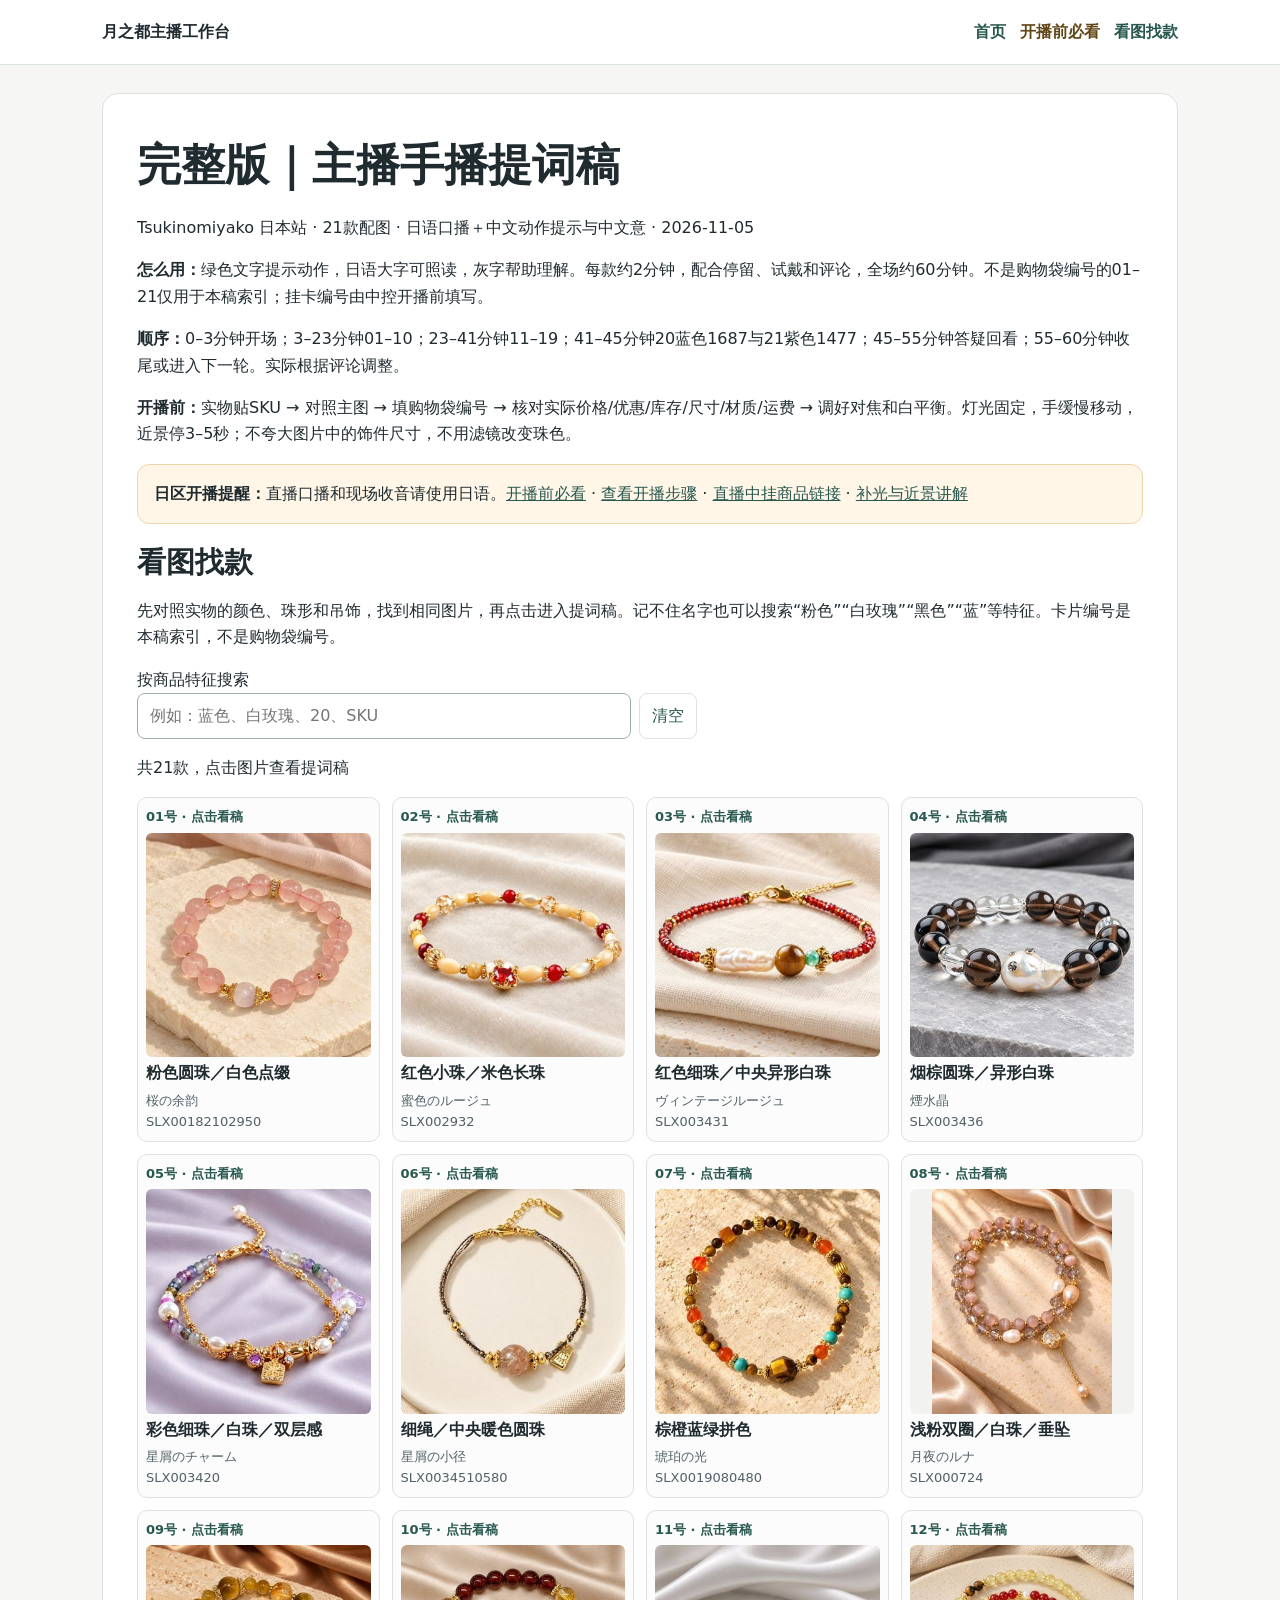
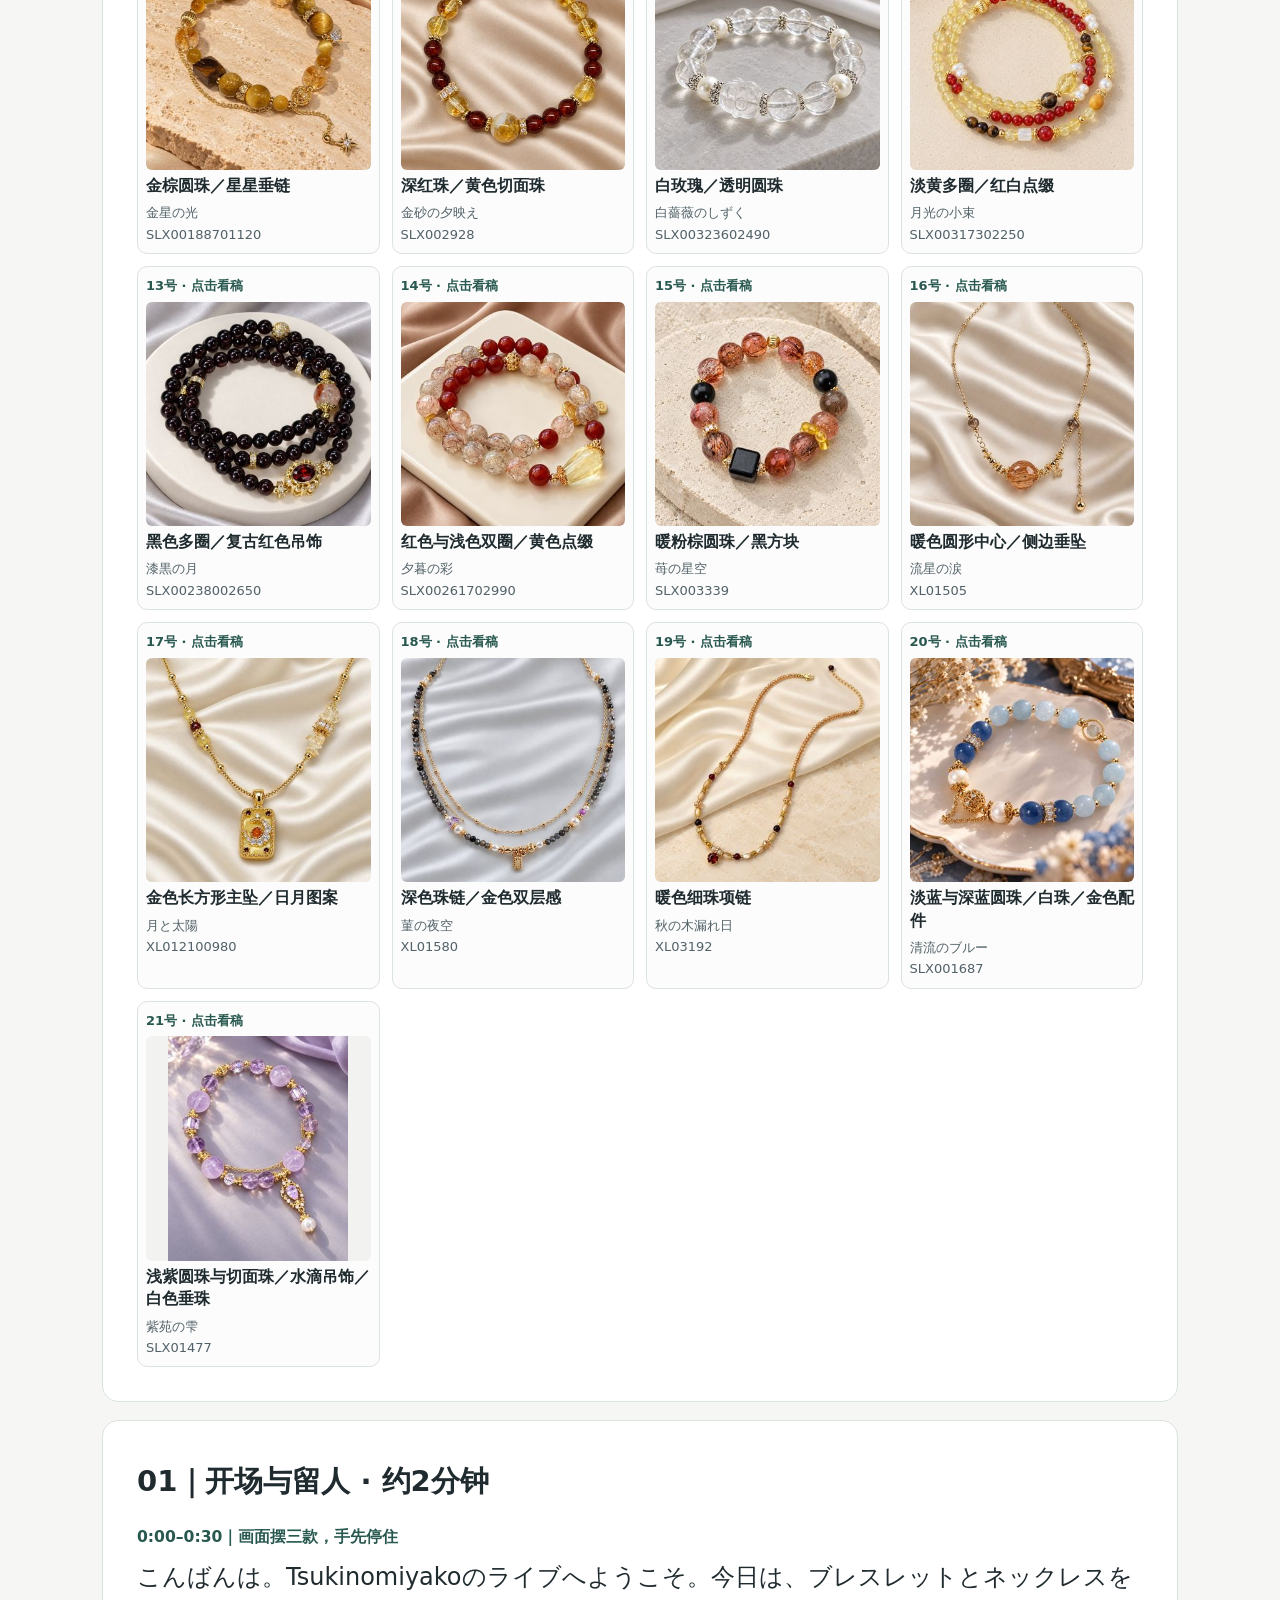
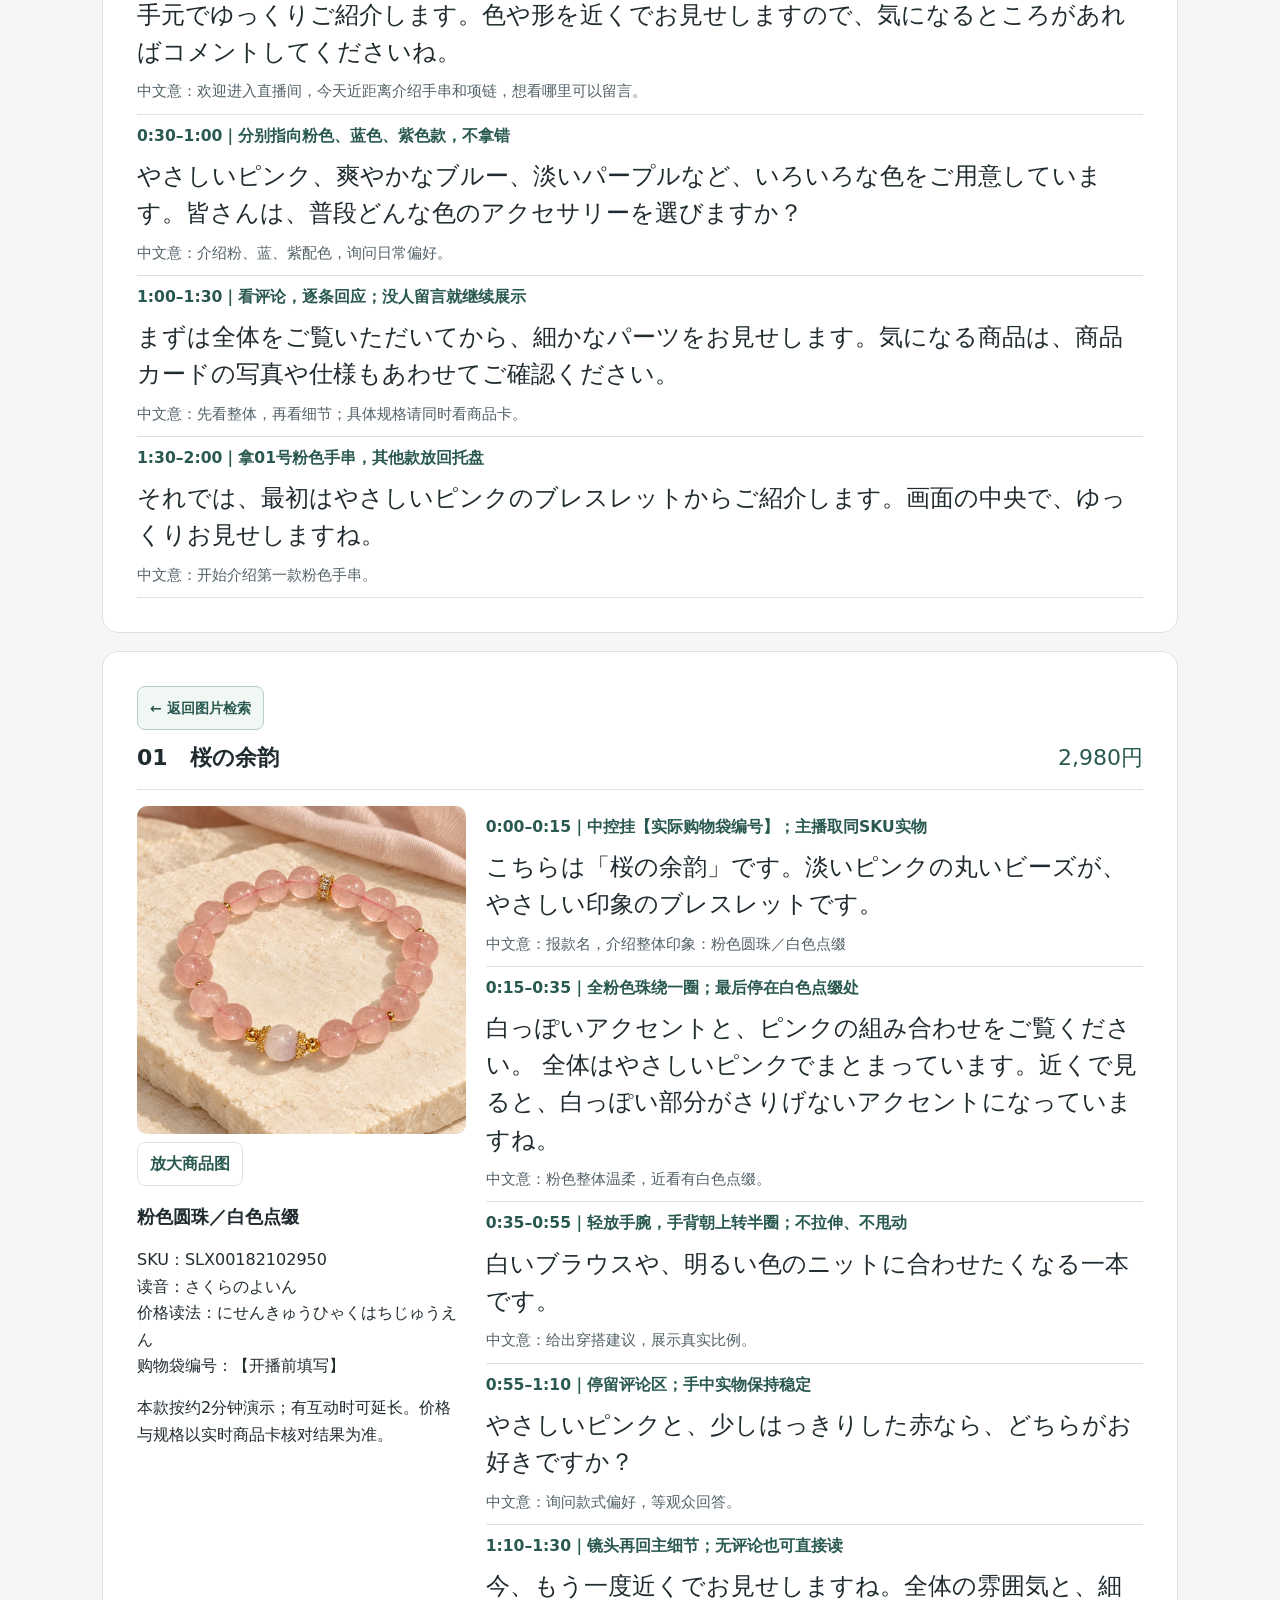
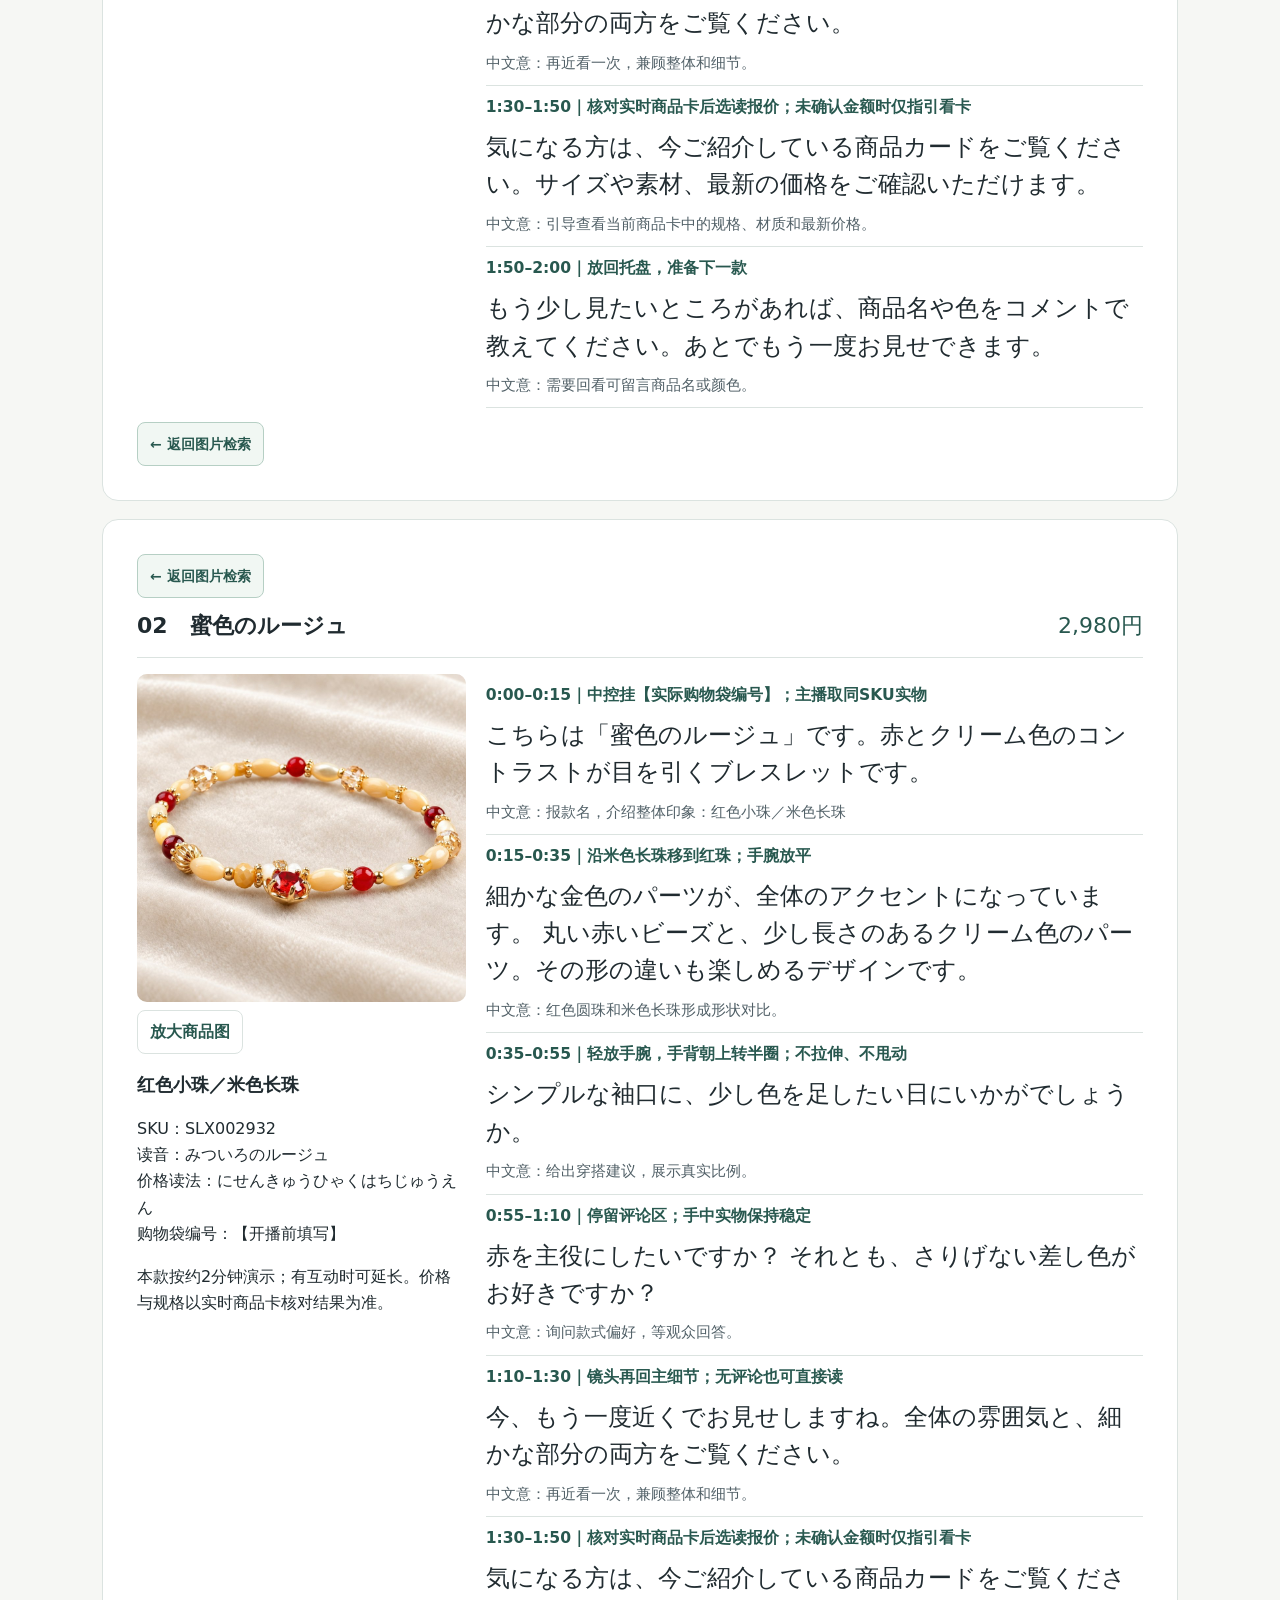
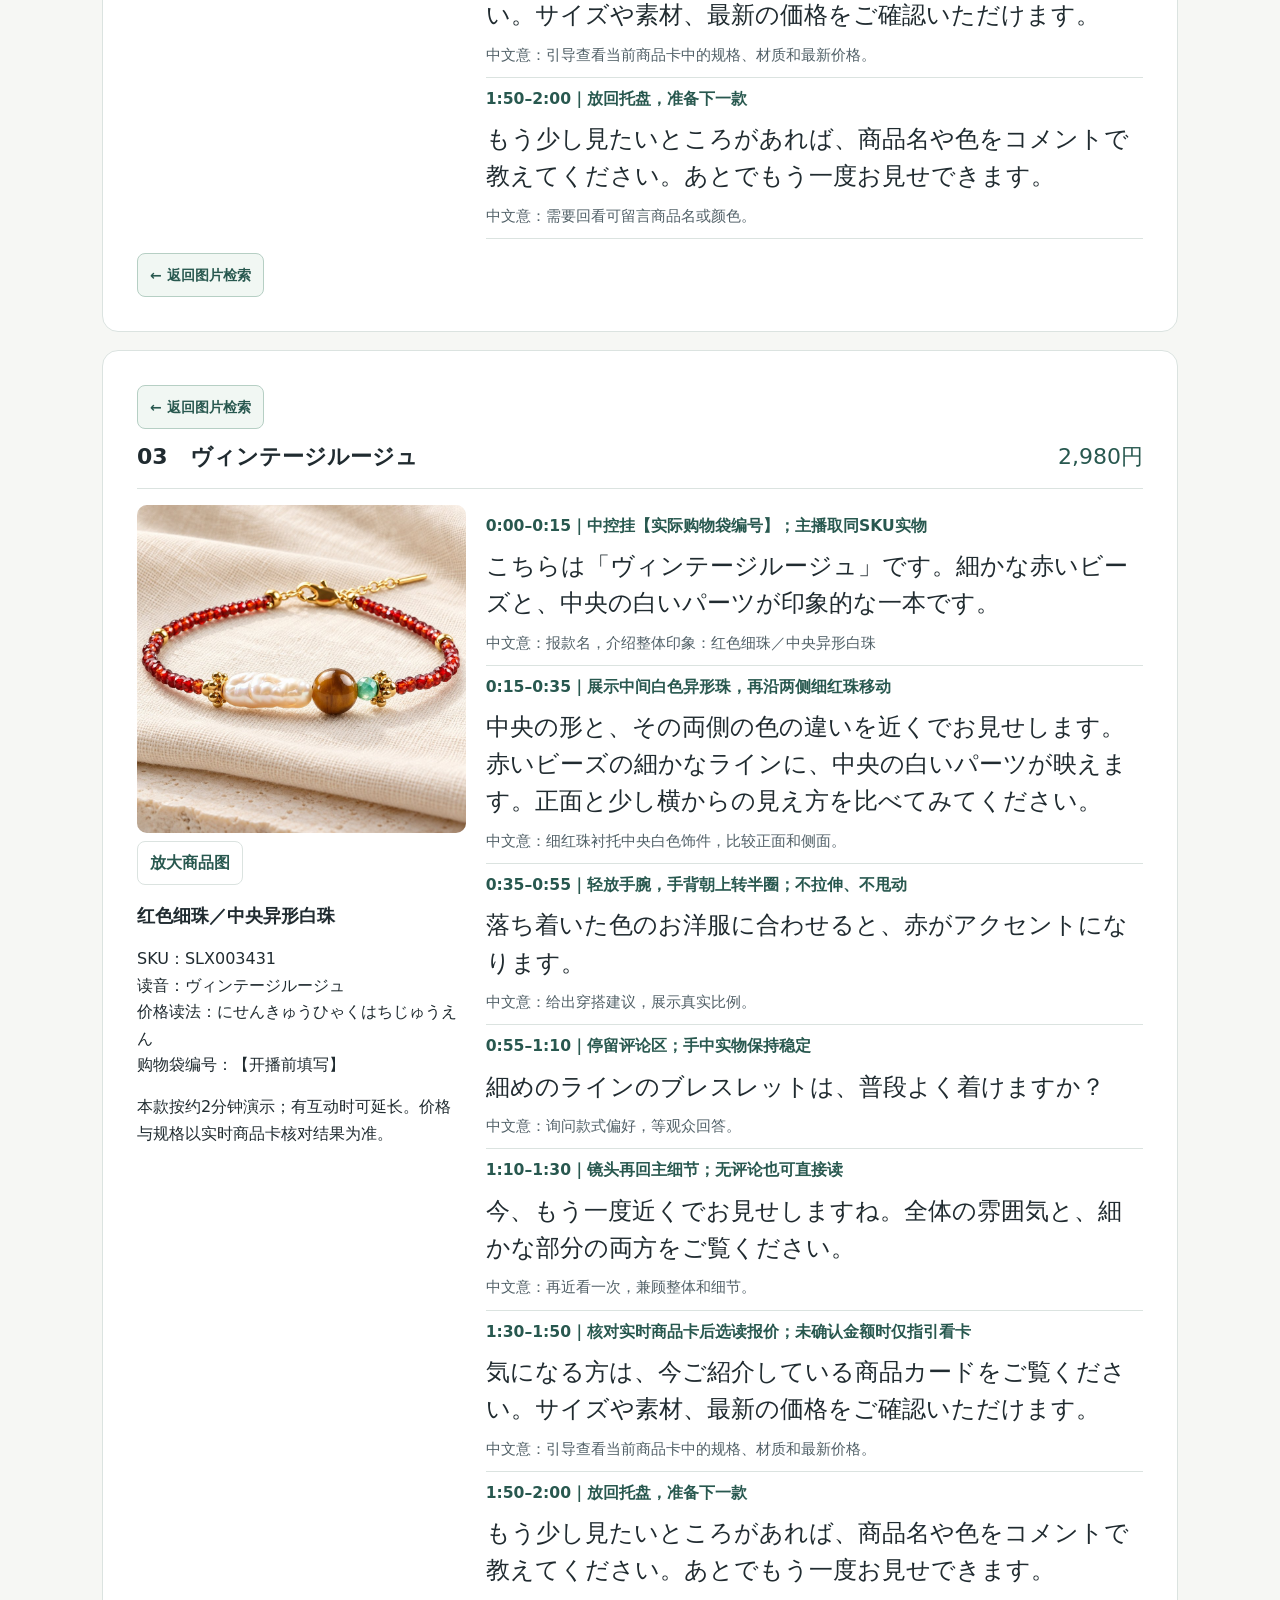
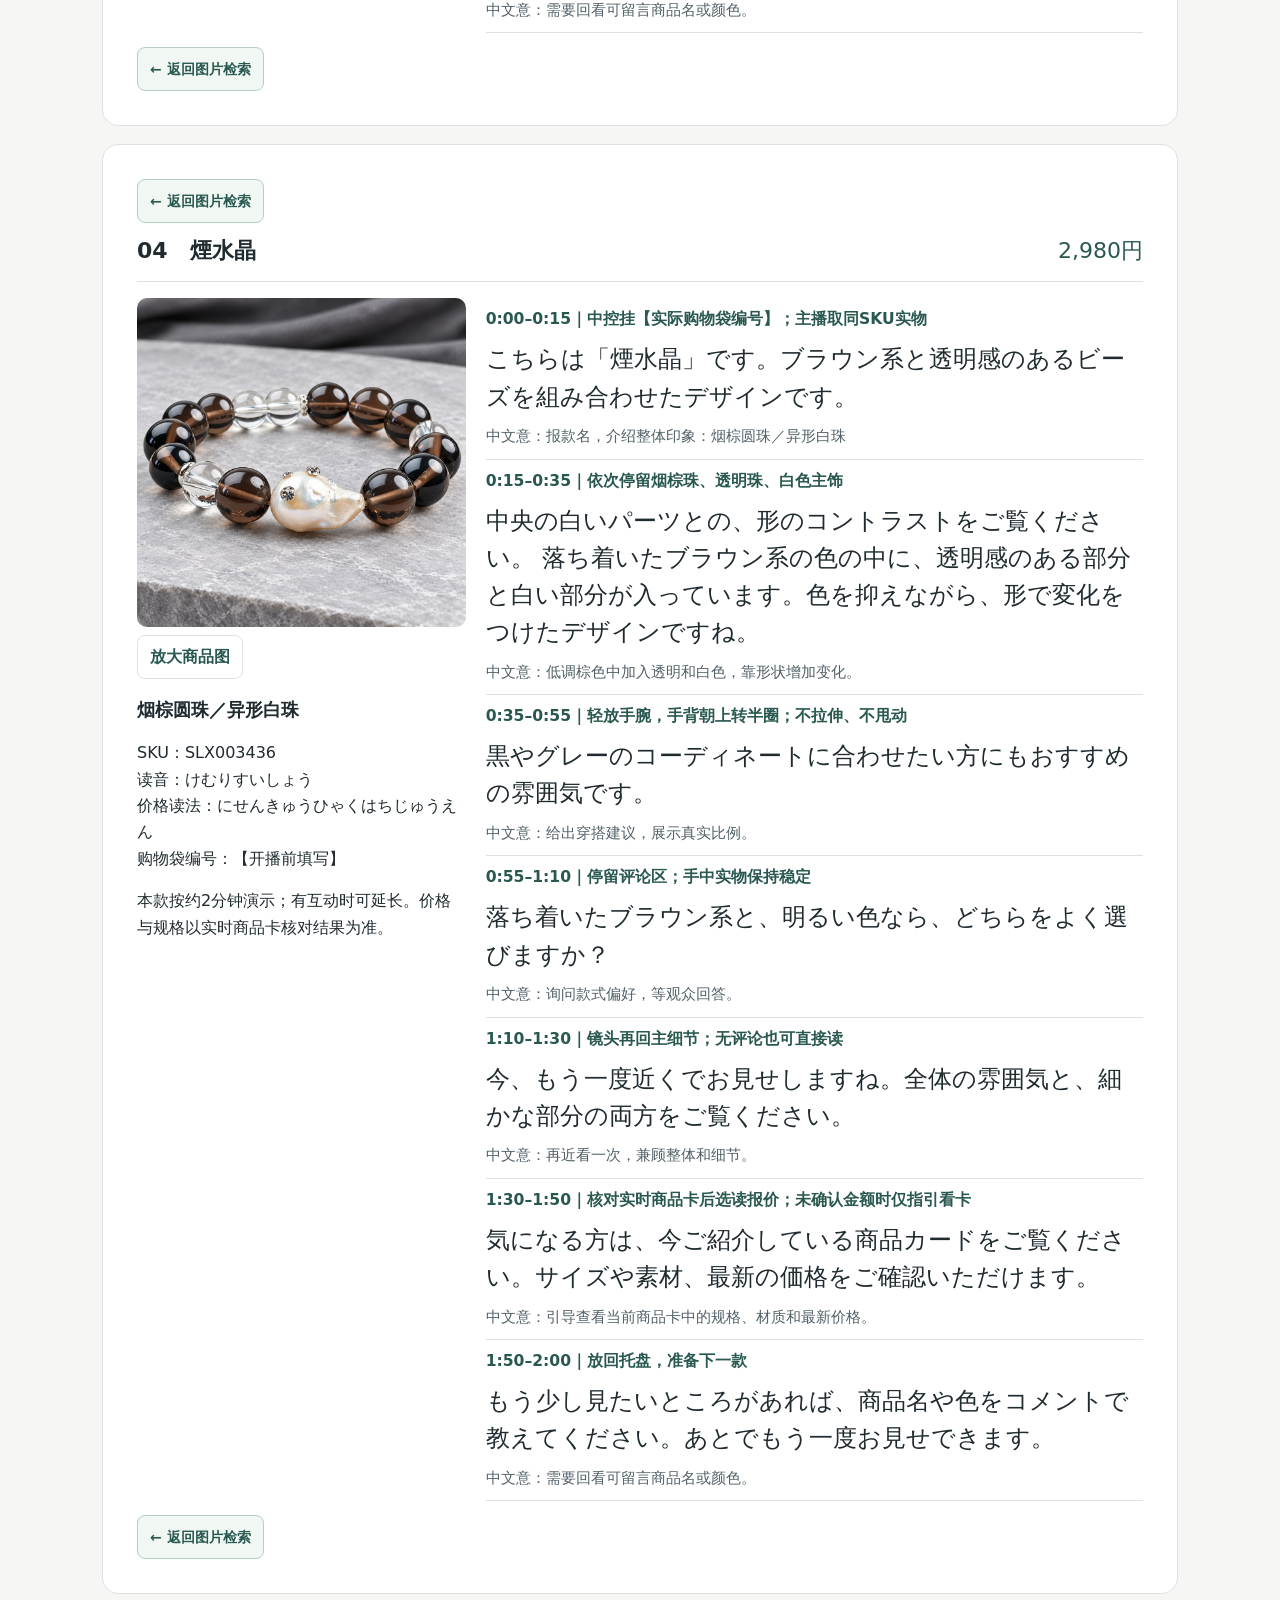
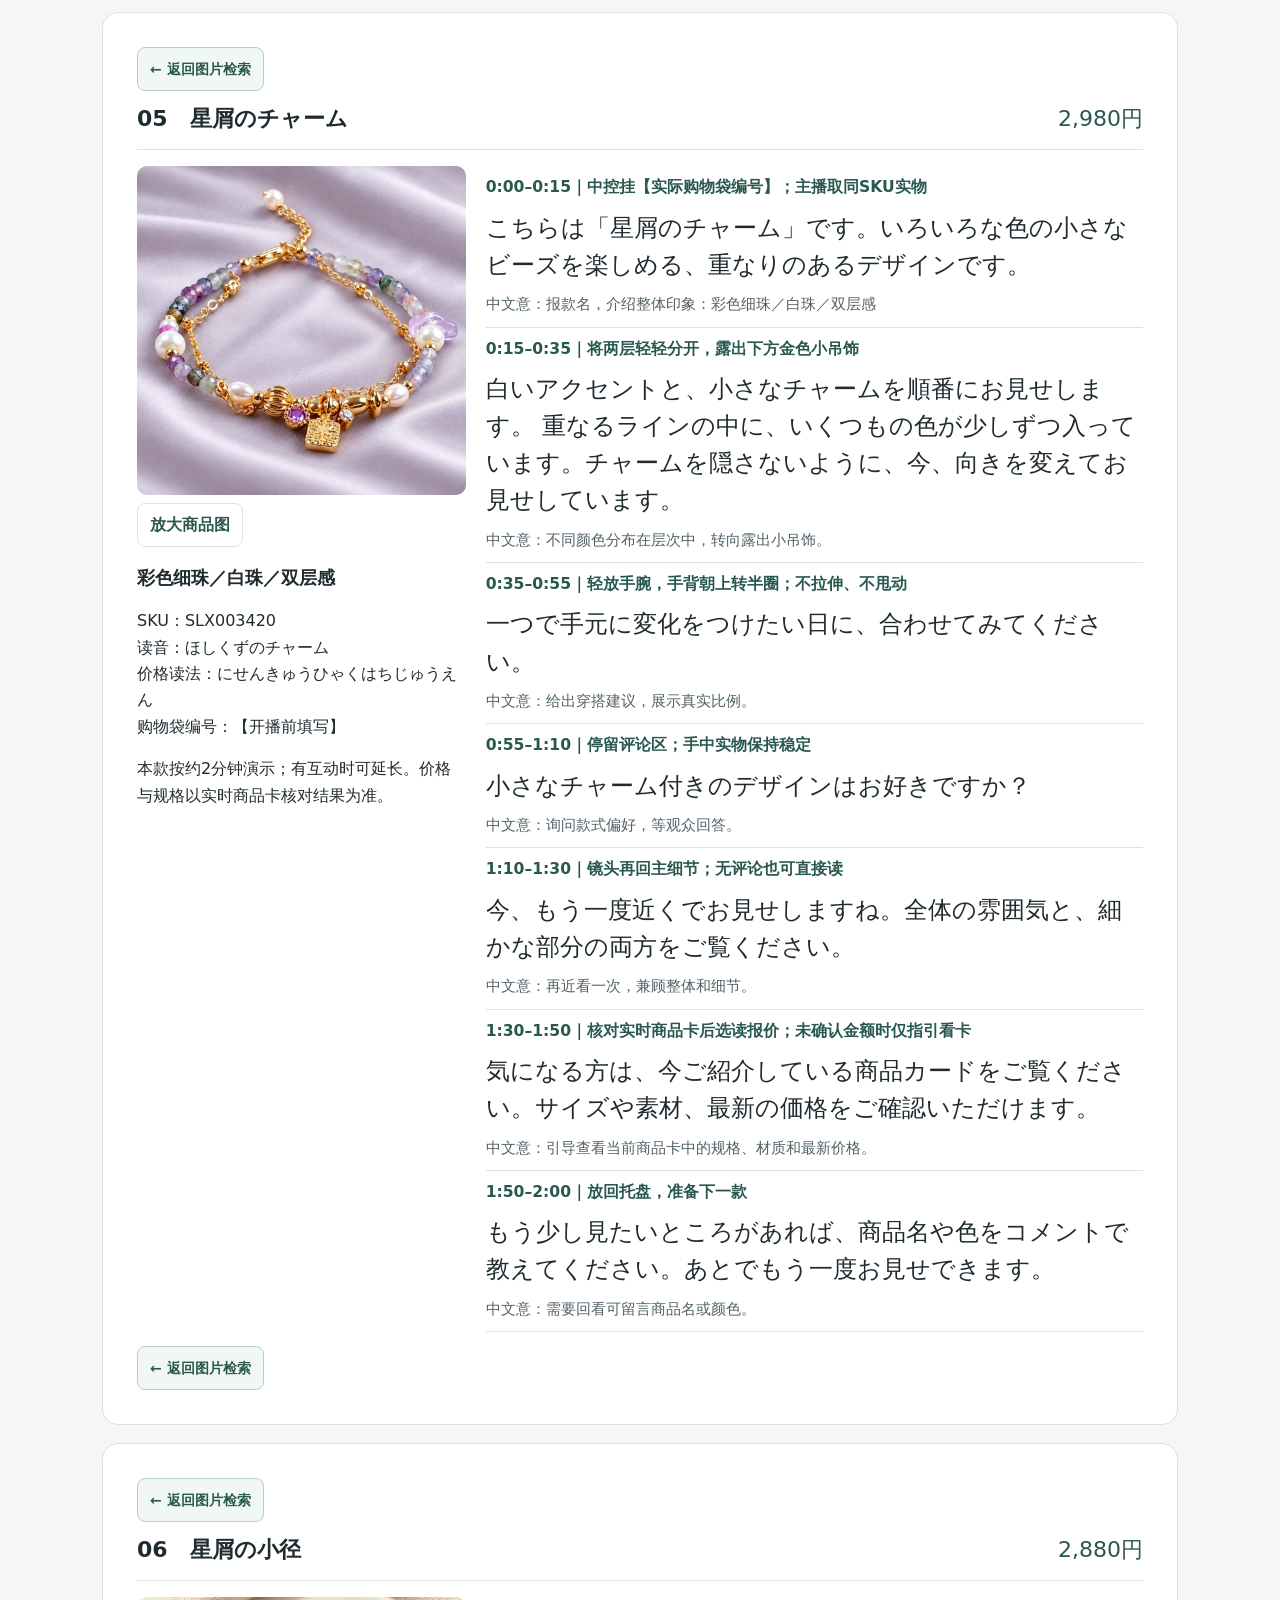
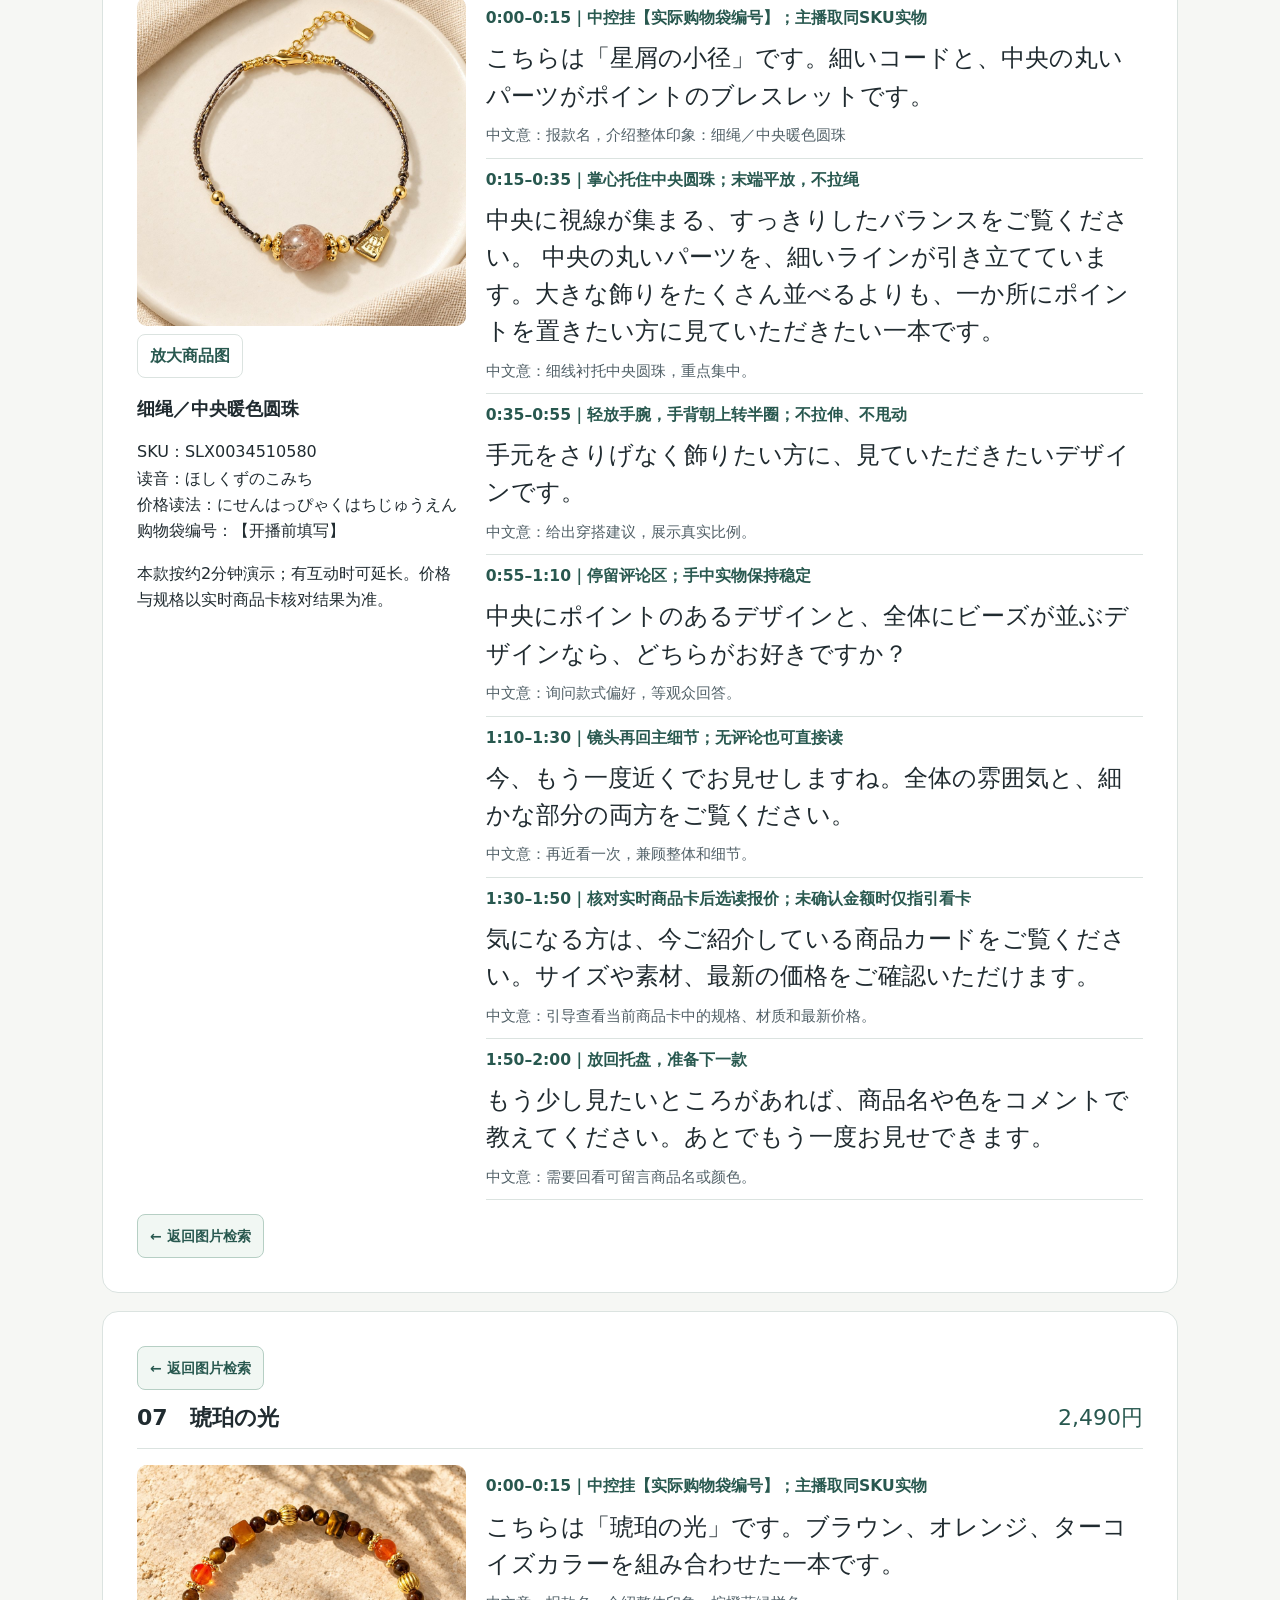
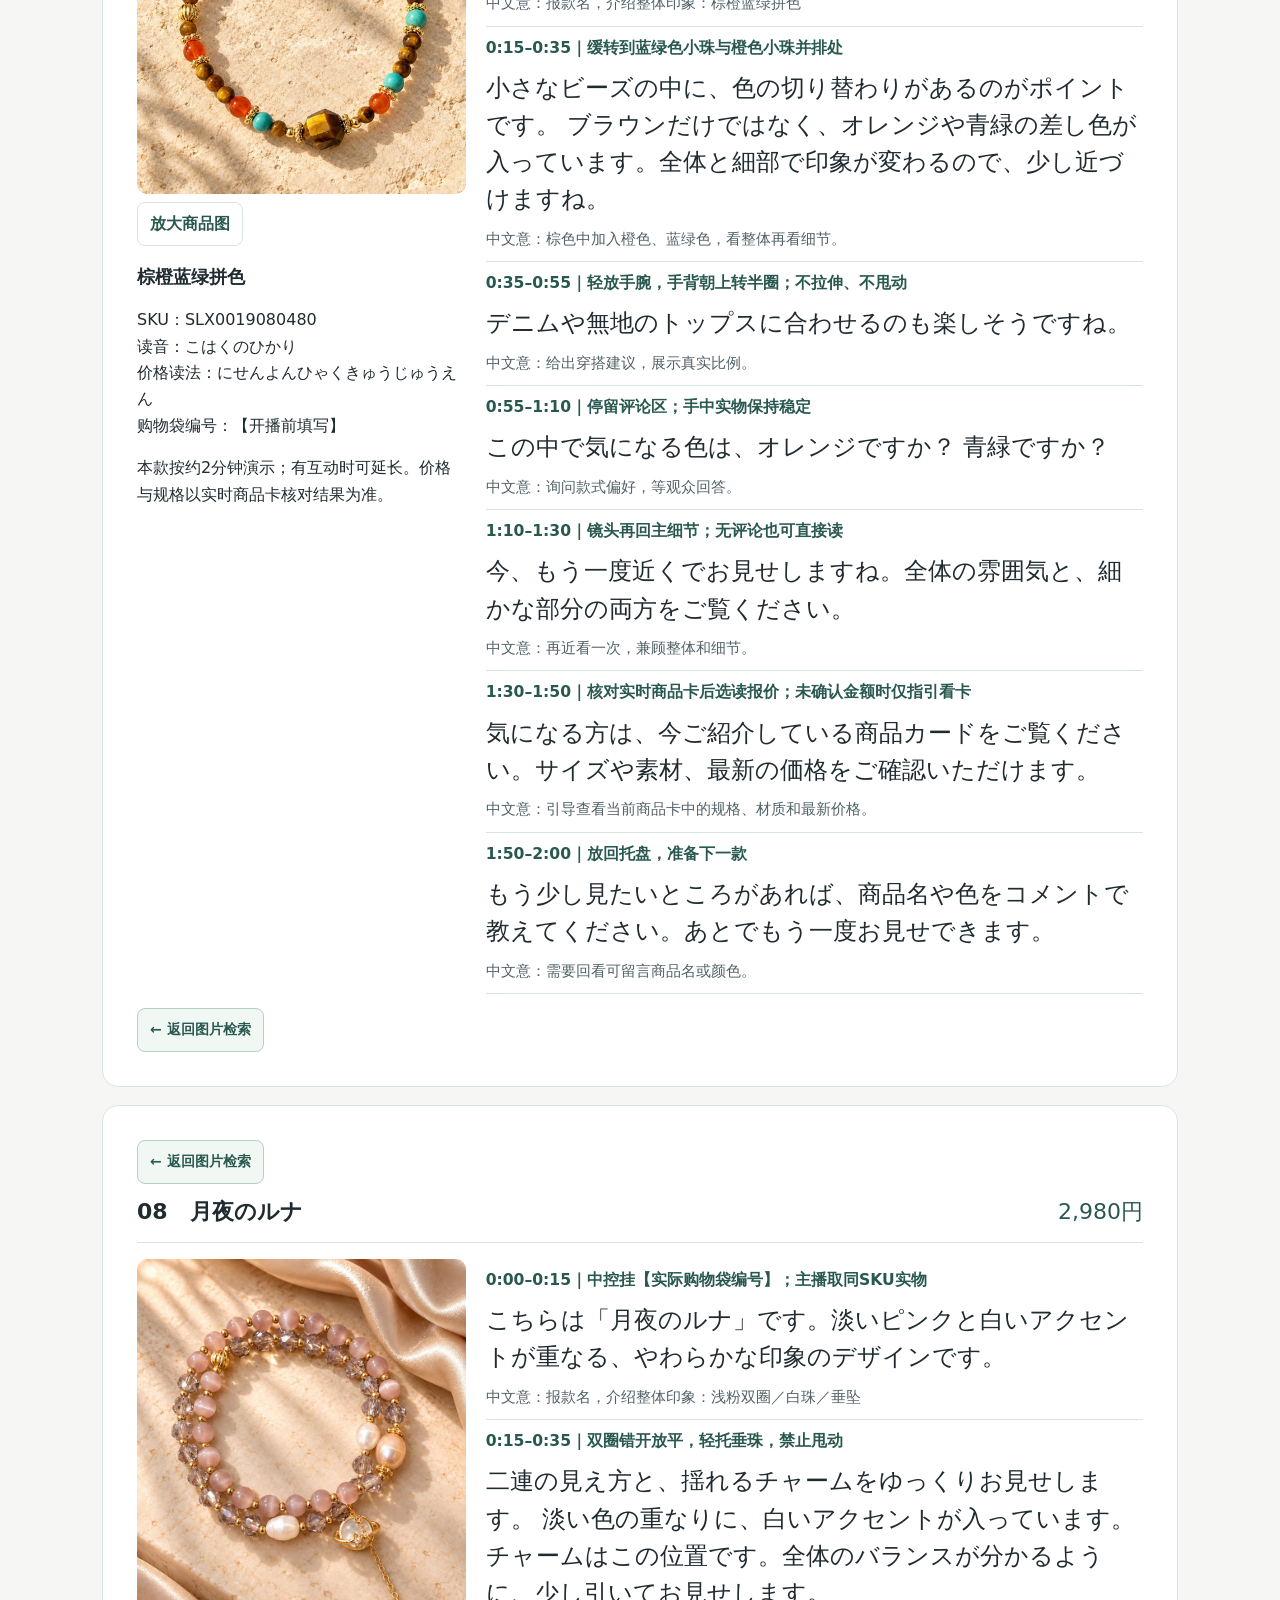
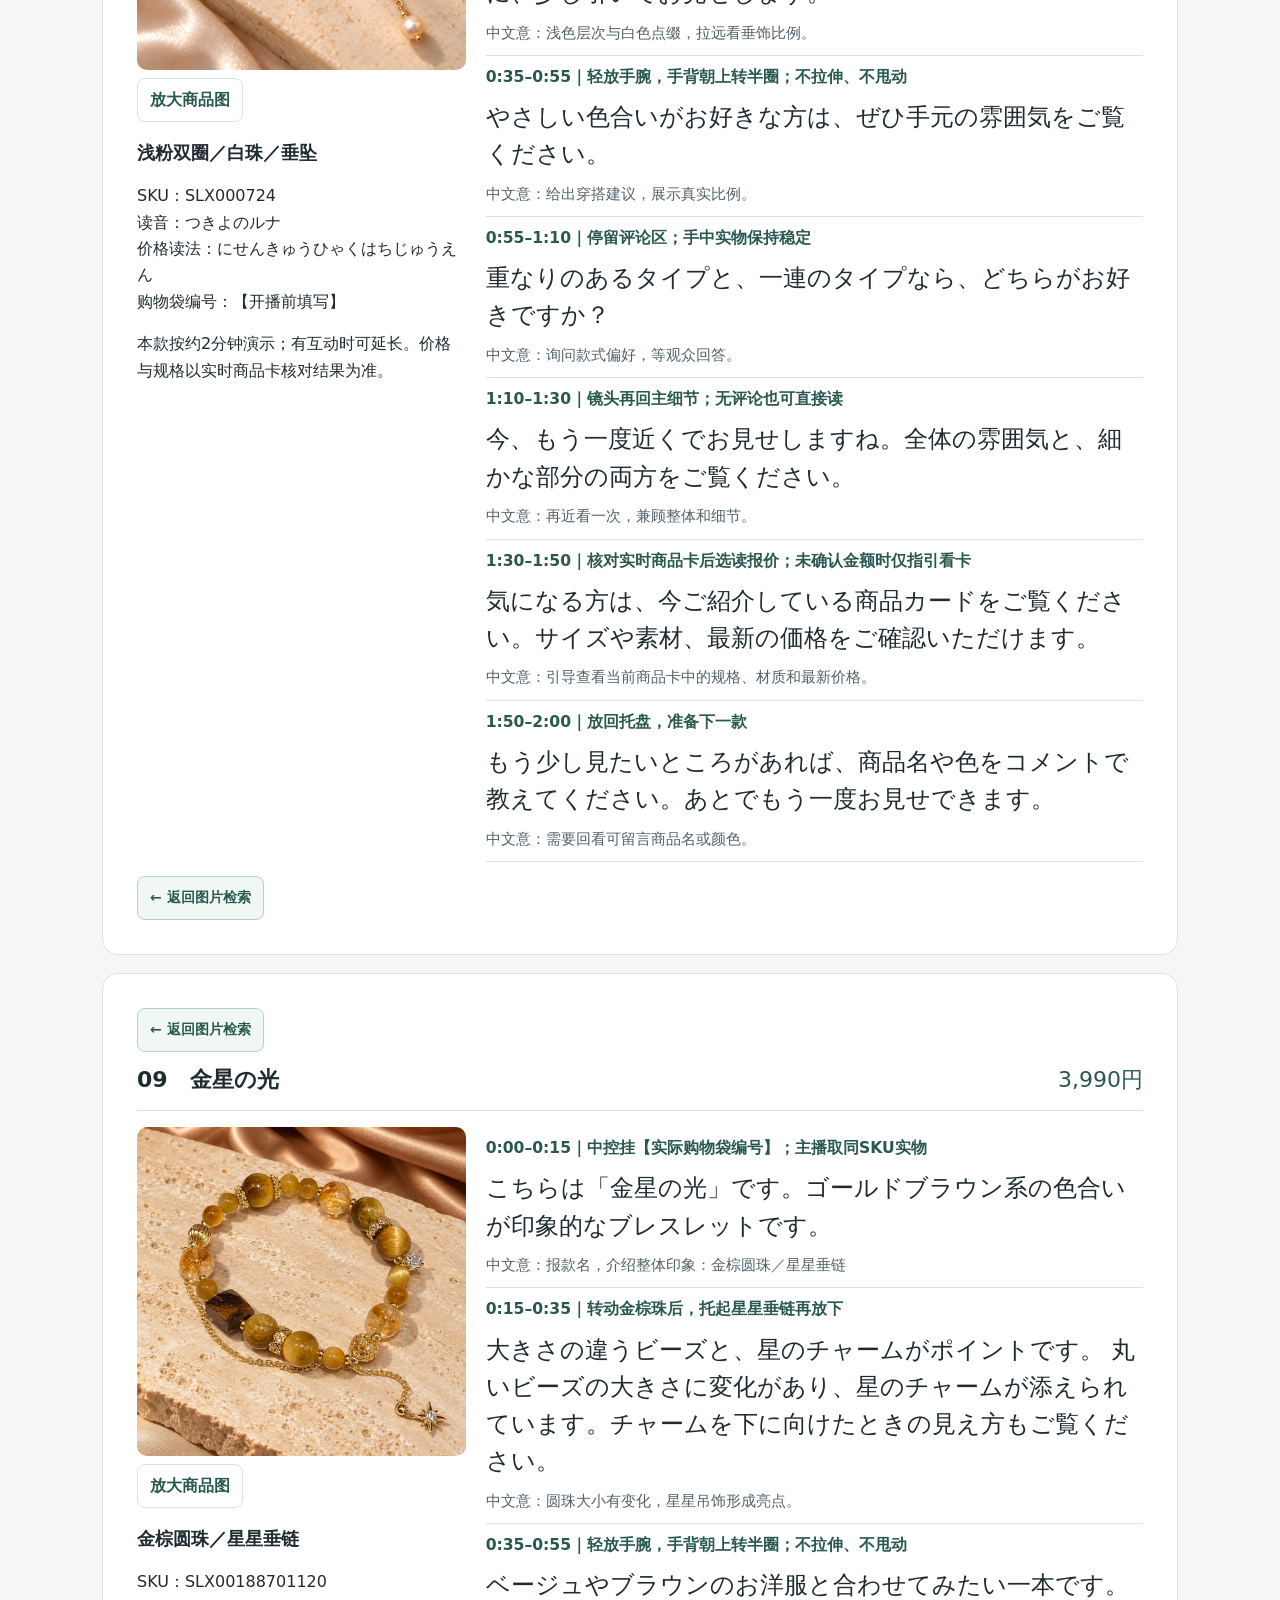
==== commit f4b0c761: "Add lighting, close-up presentation and after-sales guidance" ====
--- a/guide.html
+++ b/guide.html
@@ -1 +1 @@
-<!doctype html><html lang="zh-CN"><head><meta charset="utf-8"><meta name="viewport" content="width=device-width,initial-scale=1"><meta name="robots" content="noindex,nofollow"><title>主播手播提词稿｜月之都主播工作台</title><link rel="stylesheet" href="site.css?v=1728574558"></head><body><header class="site-header"><div class="bar"><span class="brand">月之都主播工作台</span><nav class="site-nav" aria-label="站点导航"><a href="index.html">首页</a><a class="nav-required" href="training.html">开播前必看</a><a href="guide.html#gallery">看图找款</a></nav></div></header><main><section class="top" id="intro"><h1>完整版｜主播手播提词稿</h1><p>Tsukinomiyako 日本站 · 21款配图 · 日语口播＋中文动作提示与中文意 · 2026-11-05</p><p><b>怎么用：</b>绿色文字提示动作，日语大字可照读，灰字帮助理解。每款约2分钟，配合停留、试戴和评论，全场约60分钟。不是购物袋编号的01–21仅用于本稿索引；挂卡编号由中控开播前填写。</p><p><b>顺序：</b>0–3分钟开场；3–23分钟01–10；23–41分钟11–19；41–45分钟20蓝色1687与21紫色1477；45–55分钟答疑回看；55–60分钟收尾或进入下一轮。实际根据评论调整。</p><p><b>开播前：</b>实物贴SKU → 对照主图 → 填购物袋编号 → 核对实际价格/优惠/库存/尺寸/材质/运费 → 调好对焦和白平衡。灯光固定，手缓慢移动，近景停3–5秒；不夸大图片中的饰件尺寸，不用滤镜改变珠色。</p><div id="gallery"><p class="live-notice"><strong>日区开播提醒：</strong>直播口播和现场收音请使用日语。<a href="training.html">开播前必看</a> · <a href="training.html#opening">查看开播步骤</a> · <a href="training.html#explain-product">直播中挂商品链接</a></p><h2>看图找款</h2><p>先对照实物的颜色、珠形和吊饰，找到相同图片，再点击进入提词稿。记不住名字也可以搜索“粉色”“白玫瑰”“黑色”“蓝”等特征。卡片编号是本稿索引，不是购物袋编号。</p><label for="find">按商品特征搜索</label><div class="search-line"><input id="find" type="search" placeholder="例如：蓝色、白玫瑰、20、SKU"><button type="button" id="clear-search">清空</button></div><p id="gallery-count" aria-live="polite">共21款，点击图片查看提词稿</p><nav class="product-gallery" aria-label="按商品图片查找提词稿"><a href="#p1" id="result-p1" data-key="SLX00182102950桜の余韵粉色圆珠／白色点缀" aria-label="1号 粉色圆珠／白色点缀 查看提词稿"><span class="number">01号 · 点击看稿</span><img src="thumb-01.jpg" loading="lazy" decoding="async" alt="粉色圆珠／白色点缀" width="360" height="360"><strong>粉色圆珠／白色点缀</strong><small>桜の余韵<br>SLX00182102950</small></a><a href="#p2" id="result-p2" data-key="SLX002932蜜色のルージュ红色小珠／米色长珠" aria-label="2号 红色小珠／米色长珠 查看提词稿"><span class="number">02号 · 点击看稿</span><img src="thumb-02.jpg" loading="lazy" decoding="async" alt="红色小珠／米色长珠" width="360" height="360"><strong>红色小珠／米色长珠</strong><small>蜜色のルージュ<br>SLX002932</small></a><a href="#p3" id="result-p3" data-key="SLX003431ヴィンテージルージュ红色细珠／中央异形白珠" aria-label="3号 红色细珠／中央异形白珠 查看提词稿"><span class="number">03号 · 点击看稿</span><img src="thumb-03.jpg" loading="lazy" decoding="async" alt="红色细珠／中央异形白珠" width="360" height="360"><strong>红色细珠／中央异形白珠</strong><small>ヴィンテージルージュ<br>SLX003431</small></a><a href="#p4" id="result-p4" data-key="SLX003436煙水晶烟棕圆珠／异形白珠" aria-label="4号 烟棕圆珠／异形白珠 查看提词稿"><span class="number">04号 · 点击看稿</span><img src="thumb-04.jpg" loading="lazy" decoding="async" alt="烟棕圆珠／异形白珠" width="360" height="360"><strong>烟棕圆珠／异形白珠</strong><small>煙水晶<br>SLX003436</small></a><a href="#p5" id="result-p5" data-key="SLX003420星屑のチャーム彩色细珠／白珠／双层感" aria-label="5号 彩色细珠／白珠／双层感 查看提词稿"><span class="number">05号 · 点击看稿</span><img src="thumb-05.jpg" loading="lazy" decoding="async" alt="彩色细珠／白珠／双层感" width="360" height="360"><strong>彩色细珠／白珠／双层感</strong><small>星屑のチャーム<br>SLX003420</small></a><a href="#p6" id="result-p6" data-key="SLX0034510580星屑の小径细绳／中央暖色圆珠" aria-label="6号 细绳／中央暖色圆珠 查看提词稿"><span class="number">06号 · 点击看稿</span><img src="thumb-06.jpg" loading="lazy" decoding="async" alt="细绳／中央暖色圆珠" width="360" height="360"><strong>细绳／中央暖色圆珠</strong><small>星屑の小径<br>SLX0034510580</small></a><a href="#p7" id="result-p7" data-key="SLX0019080480琥珀の光棕橙蓝绿拼色" aria-label="7号 棕橙蓝绿拼色 查看提词稿"><span class="number">07号 · 点击看稿</span><img src="thumb-07.jpg" loading="lazy" decoding="async" alt="棕橙蓝绿拼色" width="360" height="360"><strong>棕橙蓝绿拼色</strong><small>琥珀の光<br>SLX0019080480</small></a><a href="#p8" id="result-p8" data-key="SLX000724月夜のルナ浅粉双圈／白珠／垂坠" aria-label="8号 浅粉双圈／白珠／垂坠 查看提词稿"><span class="number">08号 · 点击看稿</span><img src="thumb-08.jpg" loading="lazy" decoding="async" alt="浅粉双圈／白珠／垂坠" width="360" height="360"><strong>浅粉双圈／白珠／垂坠</strong><small>月夜のルナ<br>SLX000724</small></a><a href="#p9" id="result-p9" data-key="SLX00188701120金星の光金棕圆珠／星星垂链" aria-label="9号 金棕圆珠／星星垂链 查看提词稿"><span class="number">09号 · 点击看稿</span><img src="thumb-09.jpg" loading="lazy" decoding="async" alt="金棕圆珠／星星垂链" width="360" height="360"><strong>金棕圆珠／星星垂链</strong><small>金星の光<br>SLX00188701120</small></a><a href="#p10" id="result-p10" data-key="SLX002928金砂の夕映え深红珠／黄色切面珠" aria-label="10号 深红珠／黄色切面珠 查看提词稿"><span class="number">10号 · 点击看稿</span><img src="thumb-10.jpg" loading="lazy" decoding="async" alt="深红珠／黄色切面珠" width="360" height="360"><strong>深红珠／黄色切面珠</strong><small>金砂の夕映え<br>SLX002928</small></a><a href="#p11" id="result-p11" data-key="SLX00323602490白薔薇のしずく白玫瑰／透明圆珠" aria-label="11号 白玫瑰／透明圆珠 查看提词稿"><span class="number">11号 · 点击看稿</span><img src="thumb-11.jpg" loading="lazy" decoding="async" alt="白玫瑰／透明圆珠" width="360" height="360"><strong>白玫瑰／透明圆珠</strong><small>白薔薇のしずく<br>SLX00323602490</small></a><a href="#p12" id="result-p12" data-key="SLX00317302250月光の小束淡黄多圈／红白点缀" aria-label="12号 淡黄多圈／红白点缀 查看提词稿"><span class="number">12号 · 点击看稿</span><img src="thumb-12.jpg" loading="lazy" decoding="async" alt="淡黄多圈／红白点缀" width="360" height="360"><strong>淡黄多圈／红白点缀</strong><small>月光の小束<br>SLX00317302250</small></a><a href="#p13" id="result-p13" data-key="SLX00238002650漆黒の月黑色多圈／复古红色吊饰" aria-label="13号 黑色多圈／复古红色吊饰 查看提词稿"><span class="number">13号 · 点击看稿</span><img src="thumb-13.jpg" loading="lazy" decoding="async" alt="黑色多圈／复古红色吊饰" width="360" height="360"><strong>黑色多圈／复古红色吊饰</strong><small>漆黒の月<br>SLX00238002650</small></a><a href="#p14" id="result-p14" data-key="SLX00261702990夕暮の彩红色与浅色双圈／黄色点缀" aria-label="14号 红色与浅色双圈／黄色点缀 查看提词稿"><span class="number">14号 · 点击看稿</span><img src="thumb-14.jpg" loading="lazy" decoding="async" alt="红色与浅色双圈／黄色点缀" width="360" height="360"><strong>红色与浅色双圈／黄色点缀</strong><small>夕暮の彩<br>SLX00261702990</small></a><a href="#p15" id="result-p15" data-key="SLX003339苺の星空暖粉棕圆珠／黑方块" aria-label="15号 暖粉棕圆珠／黑方块 查看提词稿"><span class="number">15号 · 点击看稿</span><img src="thumb-15.jpg" loading="lazy" decoding="async" alt="暖粉棕圆珠／黑方块" width="360" height="360"><strong>暖粉棕圆珠／黑方块</strong><small>苺の星空<br>SLX003339</small></a><a href="#p16" id="result-p16" data-key="XL01505流星の涙暖色圆形中心／侧边垂坠" aria-label="16号 暖色圆形中心／侧边垂坠 查看提词稿"><span class="number">16号 · 点击看稿</span><img src="thumb-16.jpg" loading="lazy" decoding="async" alt="暖色圆形中心／侧边垂坠" width="360" height="360"><strong>暖色圆形中心／侧边垂坠</strong><small>流星の涙<br>XL01505</small></a><a href="#p17" id="result-p17" data-key="XL012100980月と太陽金色长方形主坠／日月图案" aria-label="17号 金色长方形主坠／日月图案 查看提词稿"><span class="number">17号 · 点击看稿</span><img src="thumb-17.jpg" loading="lazy" decoding="async" alt="金色长方形主坠／日月图案" width="360" height="360"><strong>金色长方形主坠／日月图案</strong><small>月と太陽<br>XL012100980</small></a><a href="#p18" id="result-p18" data-key="XL01580菫の夜空深色珠链／金色双层感" aria-label="18号 深色珠链／金色双层感 查看提词稿"><span class="number">18号 · 点击看稿</span><img src="thumb-18.jpg" loading="lazy" decoding="async" alt="深色珠链／金色双层感" width="360" height="360"><strong>深色珠链／金色双层感</strong><small>菫の夜空<br>XL01580</small></a><a href="#p19" id="result-p19" data-key="XL03192秋の木漏れ日暖色细珠项链" aria-label="19号 暖色细珠项链 查看提词稿"><span class="number">19号 · 点击看稿</span><img src="thumb-19.jpg" loading="lazy" decoding="async" alt="暖色细珠项链" width="360" height="360"><strong>暖色细珠项链</strong><small>秋の木漏れ日<br>XL03192</small></a><a href="#p20" id="result-p20" data-key="SLX001687清流のブルー淡蓝与深蓝圆珠／白珠／金色配件" aria-label="20号 淡蓝与深蓝圆珠／白珠／金色配件 查看提词稿"><span class="number">20号 · 点击看稿</span><img src="thumb-20.jpg" loading="lazy" decoding="async" alt="淡蓝与深蓝圆珠／白珠／金色配件" width="360" height="360"><strong>淡蓝与深蓝圆珠／白珠／金色配件</strong><small>清流のブルー<br>SLX001687</small></a><a href="#p21" id="result-p21" data-key="SLX01477紫苑の雫浅紫圆珠与切面珠／水滴吊饰／白色垂珠" aria-label="21号 浅紫圆珠与切面珠／水滴吊饰／白色垂珠 查看提词稿"><span class="number">21号 · 点击看稿</span><img src="thumb-21.jpg" loading="lazy" decoding="async" alt="浅紫圆珠与切面珠／水滴吊饰／白色垂珠" width="360" height="360"><strong>浅紫圆珠与切面珠／水滴吊饰／白色垂珠</strong><small>紫苑の雫<br>SLX01477</small></a></nav></div></section><section class="top"><h2>01｜开场与留人 · 约2分钟</h2><div class="beat"><small>0:00–0:30｜画面摆三款，手先停住</small><p lang="ja">こんばんは。Tsukinomiyakoのライブへようこそ。今日は、ブレスレットとネックレスを手元でゆっくりご紹介します。色や形を近くでお見せしますので、気になるところがあればコメントしてくださいね。</p><div class="cn">中文意：欢迎进入直播间，今天近距离介绍手串和项链，想看哪里可以留言。</div></div><div class="beat"><small>0:30–1:00｜分别指向粉色、蓝色、紫色款，不拿错</small><p lang="ja">やさしいピンク、爽やかなブルー、淡いパープルなど、いろいろな色をご用意しています。皆さんは、普段どんな色のアクセサリーを選びますか？</p><div class="cn">中文意：介绍粉、蓝、紫配色，询问日常偏好。</div></div><div class="beat"><small>1:00–1:30｜看评论，逐条回应；没人留言就继续展示</small><p lang="ja">まずは全体をご覧いただいてから、細かなパーツをお見せします。気になる商品は、商品カードの写真や仕様もあわせてご確認ください。</p><div class="cn">中文意：先看整体，再看细节；具体规格请同时看商品卡。</div></div><div class="beat"><small>1:30–2:00｜拿01号粉色手串，其他款放回托盘</small><p lang="ja">それでは、最初はやさしいピンクのブレスレットからご紹介します。画面の中央で、ゆっくりお見せしますね。</p><div class="cn">中文意：开始介绍第一款粉色手串。</div></div></section><section class="card" id="p1" data-key="SLX00182102950桜の余韵粉色圆珠／白色点缀"><div class="script-tools"><a class="script-return" href="#result-p1">← 返回图片检索</a></div><header><b>01　桜の余韵</b><span>2,980円</span></header><div class="layout"><aside><img src="product-01.jpg" loading="lazy" decoding="async" alt="粉色圆珠／白色点缀"><button type="button" class="image-view">放大商品图</button><h3>粉色圆珠／白色点缀</h3><p>SKU：SLX00182102950<br>读音：さくらのよいん<br>价格读法：にせんきゅうひゃくはちじゅうえん<br>购物袋编号：【开播前填写】</p><p>本款按约2分钟演示；有互动时可延长。价格与规格以实时商品卡核对结果为准。</p></aside><article><div class="beat"><small>0:00–0:15｜中控挂【实际购物袋编号】；主播取同SKU实物</small><p lang="ja">こちらは「桜の余韵」です。淡いピンクの丸いビーズが、やさしい印象のブレスレットです。</p><div class="cn">中文意：报款名，介绍整体印象：粉色圆珠／白色点缀</div></div><div class="beat"><small>0:15–0:35｜全粉色珠绕一圈；最后停在白色点缀处</small><p lang="ja">白っぽいアクセントと、ピンクの組み合わせをご覧ください。 全体はやさしいピンクでまとまっています。近くで見ると、白っぽい部分がさりげないアクセントになっていますね。</p><div class="cn">中文意：粉色整体温柔，近看有白色点缀。</div></div><div class="beat"><small>0:35–0:55｜轻放手腕，手背朝上转半圈；不拉伸、不甩动</small><p lang="ja">白いブラウスや、明るい色のニットに合わせたくなる一本です。</p><div class="cn">中文意：给出穿搭建议，展示真实比例。</div></div><div class="beat"><small>0:55–1:10｜停留评论区；手中实物保持稳定</small><p lang="ja">やさしいピンクと、少しはっきりした赤なら、どちらがお好きですか？</p><div class="cn">中文意：询问款式偏好，等观众回答。</div></div><div class="beat"><small>1:10–1:30｜镜头再回主细节；无评论也可直接读</small><p lang="ja">今、もう一度近くでお見せしますね。全体の雰囲気と、細かな部分の両方をご覧ください。</p><div class="cn">中文意：再近看一次，兼顾整体和细节。</div></div><div class="beat"><small>1:30–1:50｜核对实时商品卡后选读报价；未确认金额时仅指引看卡</small><p lang="ja">気になる方は、今ご紹介している商品カードをご覧ください。サイズや素材、最新の価格をご確認いただけます。</p><div class="cn">中文意：引导查看当前商品卡中的规格、材质和最新价格。</div></div><div class="beat"><small>1:50–2:00｜放回托盘，准备下一款</small><p lang="ja">もう少し見たいところがあれば、商品名や色をコメントで教えてください。あとでもう一度お見せできます。</p><div class="cn">中文意：需要回看可留言商品名或颜色。</div></div></article></div><div class="script-tools"><a class="script-return" href="#result-p1">← 返回图片检索</a></div></section><section class="card" id="p2" data-key="SLX002932蜜色のルージュ红色小珠／米色长珠"><div class="script-tools"><a class="script-return" href="#result-p2">← 返回图片检索</a></div><header><b>02　蜜色のルージュ</b><span>2,980円</span></header><div class="layout"><aside><img src="product-02.jpg" loading="lazy" decoding="async" alt="红色小珠／米色长珠"><button type="button" class="image-view">放大商品图</button><h3>红色小珠／米色长珠</h3><p>SKU：SLX002932<br>读音：みついろのルージュ<br>价格读法：にせんきゅうひゃくはちじゅうえん<br>购物袋编号：【开播前填写】</p><p>本款按约2分钟演示；有互动时可延长。价格与规格以实时商品卡核对结果为准。</p></aside><article><div class="beat"><small>0:00–0:15｜中控挂【实际购物袋编号】；主播取同SKU实物</small><p lang="ja">こちらは「蜜色のルージュ」です。赤とクリーム色のコントラストが目を引くブレスレットです。</p><div class="cn">中文意：报款名，介绍整体印象：红色小珠／米色长珠</div></div><div class="beat"><small>0:15–0:35｜沿米色长珠移到红珠；手腕放平</small><p lang="ja">細かな金色のパーツが、全体のアクセントになっています。 丸い赤いビーズと、少し長さのあるクリーム色のパーツ。その形の違いも楽しめるデザインです。</p><div class="cn">中文意：红色圆珠和米色长珠形成形状对比。</div></div><div class="beat"><small>0:35–0:55｜轻放手腕，手背朝上转半圈；不拉伸、不甩动</small><p lang="ja">シンプルな袖口に、少し色を足したい日にいかがでしょうか。</p><div class="cn">中文意：给出穿搭建议，展示真实比例。</div></div><div class="beat"><small>0:55–1:10｜停留评论区；手中实物保持稳定</small><p lang="ja">赤を主役にしたいですか？ それとも、さりげない差し色がお好きですか？</p><div class="cn">中文意：询问款式偏好，等观众回答。</div></div><div class="beat"><small>1:10–1:30｜镜头再回主细节；无评论也可直接读</small><p lang="ja">今、もう一度近くでお見せしますね。全体の雰囲気と、細かな部分の両方をご覧ください。</p><div class="cn">中文意：再近看一次，兼顾整体和细节。</div></div><div class="beat"><small>1:30–1:50｜核对实时商品卡后选读报价；未确认金额时仅指引看卡</small><p lang="ja">気になる方は、今ご紹介している商品カードをご覧ください。サイズや素材、最新の価格をご確認いただけます。</p><div class="cn">中文意：引导查看当前商品卡中的规格、材质和最新价格。</div></div><div class="beat"><small>1:50–2:00｜放回托盘，准备下一款</small><p lang="ja">もう少し見たいところがあれば、商品名や色をコメントで教えてください。あとでもう一度お見せできます。</p><div class="cn">中文意：需要回看可留言商品名或颜色。</div></div></article></div><div class="script-tools"><a class="script-return" href="#result-p2">← 返回图片检索</a></div></section><section class="card" id="p3" data-key="SLX003431ヴィンテージルージュ红色细珠／中央异形白珠"><div class="script-tools"><a class="script-return" href="#result-p3">← 返回图片检索</a></div><header><b>03　ヴィンテージルージュ</b><span>2,980円</span></header><div class="layout"><aside><img src="product-03.jpg" loading="lazy" decoding="async" alt="红色细珠／中央异形白珠"><button type="button" class="image-view">放大商品图</button><h3>红色细珠／中央异形白珠</h3><p>SKU：SLX003431<br>读音：ヴィンテージルージュ<br>价格读法：にせんきゅうひゃくはちじゅうえん<br>购物袋编号：【开播前填写】</p><p>本款按约2分钟演示；有互动时可延长。价格与规格以实时商品卡核对结果为准。</p></aside><article><div class="beat"><small>0:00–0:15｜中控挂【实际购物袋编号】；主播取同SKU实物</small><p lang="ja">こちらは「ヴィンテージルージュ」です。細かな赤いビーズと、中央の白いパーツが印象的な一本です。</p><div class="cn">中文意：报款名，介绍整体印象：红色细珠／中央异形白珠</div></div><div class="beat"><small>0:15–0:35｜展示中间白色异形珠，再沿两侧细红珠移动</small><p lang="ja">中央の形と、その両側の色の違いを近くでお見せします。 赤いビーズの細かなラインに、中央の白いパーツが映えます。正面と少し横からの見え方を比べてみてください。</p><div class="cn">中文意：细红珠衬托中央白色饰件，比较正面和侧面。</div></div><div class="beat"><small>0:35–0:55｜轻放手腕，手背朝上转半圈；不拉伸、不甩动</small><p lang="ja">落ち着いた色のお洋服に合わせると、赤がアクセントになります。</p><div class="cn">中文意：给出穿搭建议，展示真实比例。</div></div><div class="beat"><small>0:55–1:10｜停留评论区；手中实物保持稳定</small><p lang="ja">細めのラインのブレスレットは、普段よく着けますか？</p><div class="cn">中文意：询问款式偏好，等观众回答。</div></div><div class="beat"><small>1:10–1:30｜镜头再回主细节；无评论也可直接读</small><p lang="ja">今、もう一度近くでお見せしますね。全体の雰囲気と、細かな部分の両方をご覧ください。</p><div class="cn">中文意：再近看一次，兼顾整体和细节。</div></div><div class="beat"><small>1:30–1:50｜核对实时商品卡后选读报价；未确认金额时仅指引看卡</small><p lang="ja">気になる方は、今ご紹介している商品カードをご覧ください。サイズや素材、最新の価格をご確認いただけます。</p><div class="cn">中文意：引导查看当前商品卡中的规格、材质和最新价格。</div></div><div class="beat"><small>1:50–2:00｜放回托盘，准备下一款</small><p lang="ja">もう少し見たいところがあれば、商品名や色をコメントで教えてください。あとでもう一度お見せできます。</p><div class="cn">中文意：需要回看可留言商品名或颜色。</div></div></article></div><div class="script-tools"><a class="script-return" href="#result-p3">← 返回图片检索</a></div></section><section class="card" id="p4" data-key="SLX003436煙水晶烟棕圆珠／异形白珠"><div class="script-tools"><a class="script-return" href="#result-p4">← 返回图片检索</a></div><header><b>04　煙水晶</b><span>2,980円</span></header><div class="layout"><aside><img src="product-04.jpg" loading="lazy" decoding="async" alt="烟棕圆珠／异形白珠"><button type="button" class="image-view">放大商品图</button><h3>烟棕圆珠／异形白珠</h3><p>SKU：SLX003436<br>读音：けむりすいしょう<br>价格读法：にせんきゅうひゃくはちじゅうえん<br>购物袋编号：【开播前填写】</p><p>本款按约2分钟演示；有互动时可延长。价格与规格以实时商品卡核对结果为准。</p></aside><article><div class="beat"><small>0:00–0:15｜中控挂【实际购物袋编号】；主播取同SKU实物</small><p lang="ja">こちらは「煙水晶」です。ブラウン系と透明感のあるビーズを組み合わせたデザインです。</p><div class="cn">中文意：报款名，介绍整体印象：烟棕圆珠／异形白珠</div></div><div class="beat"><small>0:15–0:35｜依次停留烟棕珠、透明珠、白色主饰</small><p lang="ja">中央の白いパーツとの、形のコントラストをご覧ください。 落ち着いたブラウン系の色の中に、透明感のある部分と白い部分が入っています。色を抑えながら、形で変化をつけたデザインですね。</p><div class="cn">中文意：低调棕色中加入透明和白色，靠形状增加变化。</div></div><div class="beat"><small>0:35–0:55｜轻放手腕，手背朝上转半圈；不拉伸、不甩动</small><p lang="ja">黒やグレーのコーディネートに合わせたい方にもおすすめの雰囲気です。</p><div class="cn">中文意：给出穿搭建议，展示真实比例。</div></div><div class="beat"><small>0:55–1:10｜停留评论区；手中实物保持稳定</small><p lang="ja">落ち着いたブラウン系と、明るい色なら、どちらをよく選びますか？</p><div class="cn">中文意：询问款式偏好，等观众回答。</div></div><div class="beat"><small>1:10–1:30｜镜头再回主细节；无评论也可直接读</small><p lang="ja">今、もう一度近くでお見せしますね。全体の雰囲気と、細かな部分の両方をご覧ください。</p><div class="cn">中文意：再近看一次，兼顾整体和细节。</div></div><div class="beat"><small>1:30–1:50｜核对实时商品卡后选读报价；未确认金额时仅指引看卡</small><p lang="ja">気になる方は、今ご紹介している商品カードをご覧ください。サイズや素材、最新の価格をご確認いただけます。</p><div class="cn">中文意：引导查看当前商品卡中的规格、材质和最新价格。</div></div><div class="beat"><small>1:50–2:00｜放回托盘，准备下一款</small><p lang="ja">もう少し見たいところがあれば、商品名や色をコメントで教えてください。あとでもう一度お見せできます。</p><div class="cn">中文意：需要回看可留言商品名或颜色。</div></div></article></div><div class="script-tools"><a class="script-return" href="#result-p4">← 返回图片检索</a></div></section><section class="card" id="p5" data-key="SLX003420星屑のチャーム彩色细珠／白珠／双层感"><div class="script-tools"><a class="script-return" href="#result-p5">← 返回图片检索</a></div><header><b>05　星屑のチャーム</b><span>2,980円</span></header><div class="layout"><aside><img src="product-05.jpg" loading="lazy" decoding="async" alt="彩色细珠／白珠／双层感"><button type="button" class="image-view">放大商品图</button><h3>彩色细珠／白珠／双层感</h3><p>SKU：SLX003420<br>读音：ほしくずのチャーム<br>价格读法：にせんきゅうひゃくはちじゅうえん<br>购物袋编号：【开播前填写】</p><p>本款按约2分钟演示；有互动时可延长。价格与规格以实时商品卡核对结果为准。</p></aside><article><div class="beat"><small>0:00–0:15｜中控挂【实际购物袋编号】；主播取同SKU实物</small><p lang="ja">こちらは「星屑のチャーム」です。いろいろな色の小さなビーズを楽しめる、重なりのあるデザインです。</p><div class="cn">中文意：报款名，介绍整体印象：彩色细珠／白珠／双层感</div></div><div class="beat"><small>0:15–0:35｜将两层轻轻分开，露出下方金色小吊饰</small><p lang="ja">白いアクセントと、小さなチャームを順番にお見せします。 重なるラインの中に、いくつもの色が少しずつ入っています。チャームを隠さないように、今、向きを変えてお見せしています。</p><div class="cn">中文意：不同颜色分布在层次中，转向露出小吊饰。</div></div><div class="beat"><small>0:35–0:55｜轻放手腕，手背朝上转半圈；不拉伸、不甩动</small><p lang="ja">一つで手元に変化をつけたい日に、合わせてみてください。</p><div class="cn">中文意：给出穿搭建议，展示真实比例。</div></div><div class="beat"><small>0:55–1:10｜停留评论区；手中实物保持稳定</small><p lang="ja">小さなチャーム付きのデザインはお好きですか？</p><div class="cn">中文意：询问款式偏好，等观众回答。</div></div><div class="beat"><small>1:10–1:30｜镜头再回主细节；无评论也可直接读</small><p lang="ja">今、もう一度近くでお見せしますね。全体の雰囲気と、細かな部分の両方をご覧ください。</p><div class="cn">中文意：再近看一次，兼顾整体和细节。</div></div><div class="beat"><small>1:30–1:50｜核对实时商品卡后选读报价；未确认金额时仅指引看卡</small><p lang="ja">気になる方は、今ご紹介している商品カードをご覧ください。サイズや素材、最新の価格をご確認いただけます。</p><div class="cn">中文意：引导查看当前商品卡中的规格、材质和最新价格。</div></div><div class="beat"><small>1:50–2:00｜放回托盘，准备下一款</small><p lang="ja">もう少し見たいところがあれば、商品名や色をコメントで教えてください。あとでもう一度お見せできます。</p><div class="cn">中文意：需要回看可留言商品名或颜色。</div></div></article></div><div class="script-tools"><a class="script-return" href="#result-p5">← 返回图片检索</a></div></section><section class="card" id="p6" data-key="SLX0034510580星屑の小径细绳／中央暖色圆珠"><div class="script-tools"><a class="script-return" href="#result-p6">← 返回图片检索</a></div><header><b>06　星屑の小径</b><span>2,880円</span></header><div class="layout"><aside><img src="product-06.jpg" loading="lazy" decoding="async" alt="细绳／中央暖色圆珠"><button type="button" class="image-view">放大商品图</button><h3>细绳／中央暖色圆珠</h3><p>SKU：SLX0034510580<br>读音：ほしくずのこみち<br>价格读法：にせんはっぴゃくはちじゅうえん<br>购物袋编号：【开播前填写】</p><p>本款按约2分钟演示；有互动时可延长。价格与规格以实时商品卡核对结果为准。</p></aside><article><div class="beat"><small>0:00–0:15｜中控挂【实际购物袋编号】；主播取同SKU实物</small><p lang="ja">こちらは「星屑の小径」です。細いコードと、中央の丸いパーツがポイントのブレスレットです。</p><div class="cn">中文意：报款名，介绍整体印象：细绳／中央暖色圆珠</div></div><div class="beat"><small>0:15–0:35｜掌心托住中央圆珠；末端平放，不拉绳</small><p lang="ja">中央に視線が集まる、すっきりしたバランスをご覧ください。 中央の丸いパーツを、細いラインが引き立てています。大きな飾りをたくさん並べるよりも、一か所にポイントを置きたい方に見ていただきたい一本です。</p><div class="cn">中文意：细线衬托中央圆珠，重点集中。</div></div><div class="beat"><small>0:35–0:55｜轻放手腕，手背朝上转半圈；不拉伸、不甩动</small><p lang="ja">手元をさりげなく飾りたい方に、見ていただきたいデザインです。</p><div class="cn">中文意：给出穿搭建议，展示真实比例。</div></div><div class="beat"><small>0:55–1:10｜停留评论区；手中实物保持稳定</small><p lang="ja">中央にポイントのあるデザインと、全体にビーズが並ぶデザインなら、どちらがお好きですか？</p><div class="cn">中文意：询问款式偏好，等观众回答。</div></div><div class="beat"><small>1:10–1:30｜镜头再回主细节；无评论也可直接读</small><p lang="ja">今、もう一度近くでお見せしますね。全体の雰囲気と、細かな部分の両方をご覧ください。</p><div class="cn">中文意：再近看一次，兼顾整体和细节。</div></div><div class="beat"><small>1:30–1:50｜核对实时商品卡后选读报价；未确认金额时仅指引看卡</small><p lang="ja">気になる方は、今ご紹介している商品カードをご覧ください。サイズや素材、最新の価格をご確認いただけます。</p><div class="cn">中文意：引导查看当前商品卡中的规格、材质和最新价格。</div></div><div class="beat"><small>1:50–2:00｜放回托盘，准备下一款</small><p lang="ja">もう少し見たいところがあれば、商品名や色をコメントで教えてください。あとでもう一度お見せできます。</p><div class="cn">中文意：需要回看可留言商品名或颜色。</div></div></article></div><div class="script-tools"><a class="script-return" href="#result-p6">← 返回图片检索</a></div></section><section class="card" id="p7" data-key="SLX0019080480琥珀の光棕橙蓝绿拼色"><div class="script-tools"><a class="script-return" href="#result-p7">← 返回图片检索</a></div><header><b>07　琥珀の光</b><span>2,490円</span></header><div class="layout"><aside><img src="product-07.jpg" loading="lazy" decoding="async" alt="棕橙蓝绿拼色"><button type="button" class="image-view">放大商品图</button><h3>棕橙蓝绿拼色</h3><p>SKU：SLX0019080480<br>读音：こはくのひかり<br>价格读法：にせんよんひゃくきゅうじゅうえん<br>购物袋编号：【开播前填写】</p><p>本款按约2分钟演示；有互动时可延长。价格与规格以实时商品卡核对结果为准。</p></aside><article><div class="beat"><small>0:00–0:15｜中控挂【实际购物袋编号】；主播取同SKU实物</small><p lang="ja">こちらは「琥珀の光」です。ブラウン、オレンジ、ターコイズカラーを組み合わせた一本です。</p><div class="cn">中文意：报款名，介绍整体印象：棕橙蓝绿拼色</div></div><div class="beat"><small>0:15–0:35｜缓转到蓝绿色小珠与橙色小珠并排处</small><p lang="ja">小さなビーズの中に、色の切り替わりがあるのがポイントです。 ブラウンだけではなく、オレンジや青緑の差し色が入っています。全体と細部で印象が変わるので、少し近づけますね。</p><div class="cn">中文意：棕色中加入橙色、蓝绿色，看整体再看细节。</div></div><div class="beat"><small>0:35–0:55｜轻放手腕，手背朝上转半圈；不拉伸、不甩动</small><p lang="ja">デニムや無地のトップスに合わせるのも楽しそうですね。</p><div class="cn">中文意：给出穿搭建议，展示真实比例。</div></div><div class="beat"><small>0:55–1:10｜停留评论区；手中实物保持稳定</small><p lang="ja">この中で気になる色は、オレンジですか？ 青緑ですか？</p><div class="cn">中文意：询问款式偏好，等观众回答。</div></div><div class="beat"><small>1:10–1:30｜镜头再回主细节；无评论也可直接读</small><p lang="ja">今、もう一度近くでお見せしますね。全体の雰囲気と、細かな部分の両方をご覧ください。</p><div class="cn">中文意：再近看一次，兼顾整体和细节。</div></div><div class="beat"><small>1:30–1:50｜核对实时商品卡后选读报价；未确认金额时仅指引看卡</small><p lang="ja">気になる方は、今ご紹介している商品カードをご覧ください。サイズや素材、最新の価格をご確認いただけます。</p><div class="cn">中文意：引导查看当前商品卡中的规格、材质和最新价格。</div></div><div class="beat"><small>1:50–2:00｜放回托盘，准备下一款</small><p lang="ja">もう少し見たいところがあれば、商品名や色をコメントで教えてください。あとでもう一度お見せできます。</p><div class="cn">中文意：需要回看可留言商品名或颜色。</div></div></article></div><div class="script-tools"><a class="script-return" href="#result-p7">← 返回图片检索</a></div></section><section class="card" id="p8" data-key="SLX000724月夜のルナ浅粉双圈／白珠／垂坠"><div class="script-tools"><a class="script-return" href="#result-p8">← 返回图片检索</a></div><header><b>08　月夜のルナ</b><span>2,980円</span></header><div class="layout"><aside><img src="product-08.jpg" loading="lazy" decoding="async" alt="浅粉双圈／白珠／垂坠"><button type="button" class="image-view">放大商品图</button><h3>浅粉双圈／白珠／垂坠</h3><p>SKU：SLX000724<br>读音：つきよのルナ<br>价格读法：にせんきゅうひゃくはちじゅうえん<br>购物袋编号：【开播前填写】</p><p>本款按约2分钟演示；有互动时可延长。价格与规格以实时商品卡核对结果为准。</p></aside><article><div class="beat"><small>0:00–0:15｜中控挂【实际购物袋编号】；主播取同SKU实物</small><p lang="ja">こちらは「月夜のルナ」です。淡いピンクと白いアクセントが重なる、やわらかな印象のデザインです。</p><div class="cn">中文意：报款名，介绍整体印象：浅粉双圈／白珠／垂坠</div></div><div class="beat"><small>0:15–0:35｜双圈错开放平，轻托垂珠，禁止甩动</small><p lang="ja">二連の見え方と、揺れるチャームをゆっくりお見せします。 淡い色の重なりに、白いアクセントが入っています。チャームはこの位置です。全体のバランスが分かるように、少し引いてお見せします。</p><div class="cn">中文意：浅色层次与白色点缀，拉远看垂饰比例。</div></div><div class="beat"><small>0:35–0:55｜轻放手腕，手背朝上转半圈；不拉伸、不甩动</small><p lang="ja">やさしい色合いがお好きな方は、ぜひ手元の雰囲気をご覧ください。</p><div class="cn">中文意：给出穿搭建议，展示真实比例。</div></div><div class="beat"><small>0:55–1:10｜停留评论区；手中实物保持稳定</small><p lang="ja">重なりのあるタイプと、一連のタイプなら、どちらがお好きですか？</p><div class="cn">中文意：询问款式偏好，等观众回答。</div></div><div class="beat"><small>1:10–1:30｜镜头再回主细节；无评论也可直接读</small><p lang="ja">今、もう一度近くでお見せしますね。全体の雰囲気と、細かな部分の両方をご覧ください。</p><div class="cn">中文意：再近看一次，兼顾整体和细节。</div></div><div class="beat"><small>1:30–1:50｜核对实时商品卡后选读报价；未确认金额时仅指引看卡</small><p lang="ja">気になる方は、今ご紹介している商品カードをご覧ください。サイズや素材、最新の価格をご確認いただけます。</p><div class="cn">中文意：引导查看当前商品卡中的规格、材质和最新价格。</div></div><div class="beat"><small>1:50–2:00｜放回托盘，准备下一款</small><p lang="ja">もう少し見たいところがあれば、商品名や色をコメントで教えてください。あとでもう一度お見せできます。</p><div class="cn">中文意：需要回看可留言商品名或颜色。</div></div></article></div><div class="script-tools"><a class="script-return" href="#result-p8">← 返回图片检索</a></div></section><section class="card" id="p9" data-key="SLX00188701120金星の光金棕圆珠／星星垂链"><div class="script-tools"><a class="script-return" href="#result-p9">← 返回图片检索</a></div><header><b>09　金星の光</b><span>3,990円</span></header><div class="layout"><aside><img src="product-09.jpg" loading="lazy" decoding="async" alt="金棕圆珠／星星垂链"><button type="button" class="image-view">放大商品图</button><h3>金棕圆珠／星星垂链</h3><p>SKU：SLX00188701120<br>读音：きんせいのひかり<br>价格读法：さんぜんきゅうひゃくきゅうじゅうえん<br>购物袋编号：【开播前填写】</p><p>本款按约2分钟演示；有互动时可延长。价格与规格以实时商品卡核对结果为准。</p></aside><article><div class="beat"><small>0:00–0:15｜中控挂【实际购物袋编号】；主播取同SKU实物</small><p lang="ja">こちらは「金星の光」です。ゴールドブラウン系の色合いが印象的なブレスレットです。</p><div class="cn">中文意：报款名，介绍整体印象：金棕圆珠／星星垂链</div></div><div class="beat"><small>0:15–0:35｜转动金棕珠后，托起星星垂链再放下</small><p lang="ja">大きさの違うビーズと、星のチャームがポイントです。 丸いビーズの大きさに変化があり、星のチャームが添えられています。チャームを下に向けたときの見え方もご覧ください。</p><div class="cn">中文意：圆珠大小有变化，星星吊饰形成亮点。</div></div><div class="beat"><small>0:35–0:55｜轻放手腕，手背朝上转半圈；不拉伸、不甩动</small><p lang="ja">ベージュやブラウンのお洋服と合わせてみたい一本です。</p><div class="cn">中文意：给出穿搭建议，展示真实比例。</div></div><div class="beat"><small>0:55–1:10｜停留评论区；手中实物保持稳定</small><p lang="ja">星のモチーフがお好きな方、いらっしゃいますか？</p><div class="cn">中文意：询问款式偏好，等观众回答。</div></div><div class="beat"><small>1:10–1:30｜镜头再回主细节；无评论也可直接读</small><p lang="ja">今、もう一度近くでお見せしますね。全体の雰囲気と、細かな部分の両方をご覧ください。</p><div class="cn">中文意：再近看一次，兼顾整体和细节。</div></div><div class="beat"><small>1:30–1:50｜核对实时商品卡后选读报价；未确认金额时仅指引看卡</small><p lang="ja">気になる方は、今ご紹介している商品カードをご覧ください。サイズや素材、最新の価格をご確認いただけます。</p><div class="cn">中文意：引导查看当前商品卡中的规格、材质和最新价格。</div></div><div class="beat"><small>1:50–2:00｜放回托盘，准备下一款</small><p lang="ja">もう少し見たいところがあれば、商品名や色をコメントで教えてください。あとでもう一度お見せできます。</p><div class="cn">中文意：需要回看可留言商品名或颜色。</div></div></article></div><div class="script-tools"><a class="script-return" href="#result-p9">← 返回图片检索</a></div></section><section class="card" id="p10" data-key="SLX002928金砂の夕映え深红珠／黄色切面珠"><div class="script-tools"><a class="script-return" href="#result-p10">← 返回图片检索</a></div><header><b>10　金砂の夕映え</b><span>4,990円</span></header><div class="layout"><aside><img src="product-10.jpg" loading="lazy" decoding="async" alt="深红珠／黄色切面珠"><button type="button" class="image-view">放大商品图</button><h3>深红珠／黄色切面珠</h3><p>SKU：SLX002928<br>读音：きんさのゆうばえ<br>价格读法：よんせんきゅうひゃくきゅうじゅうえん<br>购物袋编号：【开播前填写】</p><p>本款按约2分钟演示；有互动时可延长。价格与规格以实时商品卡核对结果为准。</p></aside><article><div class="beat"><small>0:00–0:15｜中控挂【实际购物袋编号】；主播取同SKU实物</small><p lang="ja">こちらは「金砂の夕映え」です。深い赤と黄色の組み合わせが、手元を彩るブレスレットです。</p><div class="cn">中文意：报款名，介绍整体印象：深红珠／黄色切面珠</div></div><div class="beat"><small>0:15–0:35｜顺时针慢转；黄珠正对镜头停住</small><p lang="ja">赤い部分と明るい部分を、交互に近くでお見せします。 深い赤と明るい黄色が交互に見える、コントラストのあるデザインです。黄色い部分の形も、近くでご覧ください。</p><div class="cn">中文意：深红与明黄对比，近看黄色珠形。</div></div><div class="beat"><small>0:35–0:55｜轻放手腕，手背朝上转半圈；不拉伸、不甩动</small><p lang="ja">あたたかみのある色合いが好きな方に、注目していただきたい一本です。</p><div class="cn">中文意：给出穿搭建议，展示真实比例。</div></div><div class="beat"><small>0:55–1:10｜停留评论区；手中实物保持稳定</small><p lang="ja">深い赤と明るい黄色、どちらの色に目がいきますか？</p><div class="cn">中文意：询问款式偏好，等观众回答。</div></div><div class="beat"><small>1:10–1:30｜镜头再回主细节；无评论也可直接读</small><p lang="ja">今、もう一度近くでお見せしますね。全体の雰囲気と、細かな部分の両方をご覧ください。</p><div class="cn">中文意：再近看一次，兼顾整体和细节。</div></div><div class="beat"><small>1:30–1:50｜核对实时商品卡后选读报价；未确认金额时仅指引看卡</small><p lang="ja">気になる方は、今ご紹介している商品カードをご覧ください。サイズや素材、最新の価格をご確認いただけます。</p><div class="cn">中文意：引导查看当前商品卡中的规格、材质和最新价格。</div></div><div class="beat"><small>1:50–2:00｜放回托盘，准备下一款</small><p lang="ja">もう少し見たいところがあれば、商品名や色をコメントで教えてください。あとでもう一度お見せできます。</p><div class="cn">中文意：需要回看可留言商品名或颜色。</div></div></article></div><div class="script-tools"><a class="script-return" href="#result-p10">← 返回图片检索</a></div></section><section class="card" id="p11" data-key="SLX00323602490白薔薇のしずく白玫瑰／透明圆珠"><div class="script-tools"><a class="script-return" href="#result-p11">← 返回图片检索</a></div><header><b>11　白薔薇のしずく</b><span>5,990円</span></header><div class="layout"><aside><img src="product-11.jpg" loading="lazy" decoding="async" alt="白玫瑰／透明圆珠"><button type="button" class="image-view">放大商品图</button><h3>白玫瑰／透明圆珠</h3><p>SKU：SLX00323602490<br>读音：しろばらのしずく<br>价格读法：ごせんきゅうひゃくきゅうじゅうえん<br>购物袋编号：【开播前填写】</p><p>本款按约2分钟演示；有互动时可延长。价格与规格以实时商品卡核对结果为准。</p></aside><article><div class="beat"><small>0:00–0:15｜中控挂【实际购物袋编号】；主播取同SKU实物</small><p lang="ja">こちらは「白薔薇のしずく」です。白いバラのモチーフが主役のブレスレットです。</p><div class="cn">中文意：报款名，介绍整体印象：白玫瑰／透明圆珠</div></div><div class="beat"><small>0:15–0:35｜玫瑰正面停5秒；转侧面看雕花轮廓</small><p lang="ja">透明感のあるビーズと、白いアクセントを合わせています。 バラのモチーフは、正面から見るとこの形です。横からも少しお見せしますね。透明感のあるビーズの中で、白いモチーフがポイントになります。</p><div class="cn">中文意：正面和侧面展示白玫瑰，透明珠衬托花朵。</div></div><div class="beat"><small>0:35–0:55｜轻放手腕，手背朝上转半圈；不拉伸、不甩动</small><p lang="ja">白やシルバー系の小物と合わせると、まとまりのある印象を楽しめそうです。</p><div class="cn">中文意：给出穿搭建议，展示真实比例。</div></div><div class="beat"><small>0:55–1:10｜停留评论区；手中实物保持稳定</small><p lang="ja">お花のモチーフは、普段のアクセサリーにも取り入れますか？</p><div class="cn">中文意：询问款式偏好，等观众回答。</div></div><div class="beat"><small>1:10–1:30｜镜头再回主细节；无评论也可直接读</small><p lang="ja">今、もう一度近くでお見せしますね。全体の雰囲気と、細かな部分の両方をご覧ください。</p><div class="cn">中文意：再近看一次，兼顾整体和细节。</div></div><div class="beat"><small>1:30–1:50｜核对实时商品卡后选读报价；未确认金额时仅指引看卡</small><p lang="ja">気になる方は、今ご紹介している商品カードをご覧ください。サイズや素材、最新の価格をご確認いただけます。</p><div class="cn">中文意：引导查看当前商品卡中的规格、材质和最新价格。</div></div><div class="beat"><small>1:50–2:00｜放回托盘，准备下一款</small><p lang="ja">もう少し見たいところがあれば、商品名や色をコメントで教えてください。あとでもう一度お見せできます。</p><div class="cn">中文意：需要回看可留言商品名或颜色。</div></div></article></div><div class="script-tools"><a class="script-return" href="#result-p11">← 返回图片检索</a></div></section><section class="card" id="p12" data-key="SLX00317302250月光の小束淡黄多圈／红白点缀"><div class="script-tools"><a class="script-return" href="#result-p12">← 返回图片检索</a></div><header><b>12　月光の小束</b><span>6,990円</span></header><div class="layout"><aside><img src="product-12.jpg" loading="lazy" decoding="async" alt="淡黄多圈／红白点缀"><button type="button" class="image-view">放大商品图</button><h3>淡黄多圈／红白点缀</h3><p>SKU：SLX00317302250<br>读音：げっこうのこたば<br>价格读法：ろくせんきゅうひゃくきゅうじゅうえん<br>购物袋编号：【开播前填写】</p><p>本款按约2分钟演示；有互动时可延长。价格与规格以实时商品卡核对结果为准。</p></aside><article><div class="beat"><small>0:00–0:15｜中控挂【实际购物袋编号】；主播取同SKU实物</small><p lang="ja">こちらは「月光の小束」です。淡い黄色をベースに、赤や白を添えた多連デザインです。</p><div class="cn">中文意：报款名，介绍整体印象：淡黄多圈／红白点缀</div></div><div class="beat"><small>0:15–0:35｜将多圈分层平铺；用指尖指红色点缀</small><p lang="ja">重なったときの色の配置を、手の上でお見せします。 淡い黄色のラインに、赤や白、濃い色の小さなアクセントが入っています。重なる部分を少しずらすと、色の配置が分かりやすいですね。</p><div class="cn">中文意：淡黄多圈中有红白深色小点缀，错层看配置。</div></div><div class="beat"><small>0:35–0:55｜轻放手腕，手背朝上转半圈；不拉伸、不甩动</small><p lang="ja">手元に華やかさを足したい日に、コーディネートしてみてください。</p><div class="cn">中文意：给出穿搭建议，展示真实比例。</div></div><div class="beat"><small>0:55–1:10｜停留评论区；手中实物保持稳定</small><p lang="ja">多連のボリューム感はお好きですか？ もう少し近くでお見せしましょうか？</p><div class="cn">中文意：询问款式偏好，等观众回答。</div></div><div class="beat"><small>1:10–1:30｜镜头再回主细节；无评论也可直接读</small><p lang="ja">今、もう一度近くでお見せしますね。全体の雰囲気と、細かな部分の両方をご覧ください。</p><div class="cn">中文意：再近看一次，兼顾整体和细节。</div></div><div class="beat"><small>1:30–1:50｜核对实时商品卡后选读报价；未确认金额时仅指引看卡</small><p lang="ja">気になる方は、今ご紹介している商品カードをご覧ください。サイズや素材、最新の価格をご確認いただけます。</p><div class="cn">中文意：引导查看当前商品卡中的规格、材质和最新价格。</div></div><div class="beat"><small>1:50–2:00｜放回托盘，准备下一款</small><p lang="ja">もう少し見たいところがあれば、商品名や色をコメントで教えてください。あとでもう一度お見せできます。</p><div class="cn">中文意：需要回看可留言商品名或颜色。</div></div></article></div><div class="script-tools"><a class="script-return" href="#result-p12">← 返回图片检索</a></div></section><section class="card" id="p13" data-key="SLX00238002650漆黒の月黑色多圈／复古红色吊饰"><div class="script-tools"><a class="script-return" href="#result-p13">← 返回图片检索</a></div><header><b>13　漆黒の月</b><span>7,990円</span></header><div class="layout"><aside><img src="product-13.jpg" loading="lazy" decoding="async" alt="黑色多圈／复古红色吊饰"><button type="button" class="image-view">放大商品图</button><h3>黑色多圈／复古红色吊饰</h3><p>SKU：SLX00238002650<br>读音：しっこくのつき<br>价格读法：ななせんきゅうひゃくきゅうじゅうえん<br>购物袋编号：【开播前填写】</p><p>本款按约2分钟演示；有互动时可延长。价格与规格以实时商品卡核对结果为准。</p></aside><article><div class="beat"><small>0:00–0:15｜中控挂【实际购物袋编号】；主播取同SKU实物</small><p lang="ja">こちらは「漆黒の月」です。黒いビーズとアンティーク調のチャームが印象的な多連デザインです。</p><div class="cn">中文意：报款名，介绍整体印象：黑色多圈／复古红色吊饰</div></div><div class="beat"><small>0:15–0:35｜黑色圆珠分层；主吊饰平放掌心</small><p lang="ja">黒の中に入った金色と赤いアクセントをご覧ください。 黒をベースにした多連デザインなので、金色や赤いアクセントが目に入りやすくなっています。チャームの細部を、ここでゆっくりお見せします。</p><div class="cn">中文意：黑色多圈衬托金色与红色吊饰。</div></div><div class="beat"><small>0:35–0:55｜轻放手腕，手背朝上转半圈；不拉伸、不甩动</small><p lang="ja">モノトーンの装いに合わせると、チャームの存在感を楽しめそうです。</p><div class="cn">中文意：给出穿搭建议，展示真实比例。</div></div><div class="beat"><small>0:55–1:10｜停留评论区；手中实物保持稳定</small><p lang="ja">黒をベースにしたアクセサリーは、よくお使いになりますか？</p><div class="cn">中文意：询问款式偏好，等观众回答。</div></div><div class="beat"><small>1:10–1:30｜镜头再回主细节；无评论也可直接读</small><p lang="ja">今、もう一度近くでお見せしますね。全体の雰囲気と、細かな部分の両方をご覧ください。</p><div class="cn">中文意：再近看一次，兼顾整体和细节。</div></div><div class="beat"><small>1:30–1:50｜核对实时商品卡后选读报价；未确认金额时仅指引看卡</small><p lang="ja">気になる方は、今ご紹介している商品カードをご覧ください。サイズや素材、最新の価格をご確認いただけます。</p><div class="cn">中文意：引导查看当前商品卡中的规格、材质和最新价格。</div></div><div class="beat"><small>1:50–2:00｜放回托盘，准备下一款</small><p lang="ja">もう少し見たいところがあれば、商品名や色をコメントで教えてください。あとでもう一度お見せできます。</p><div class="cn">中文意：需要回看可留言商品名或颜色。</div></div></article></div><div class="script-tools"><a class="script-return" href="#result-p13">← 返回图片检索</a></div></section><section class="card" id="p14" data-key="SLX00261702990夕暮の彩红色与浅色双圈／黄色点缀"><div class="script-tools"><a class="script-return" href="#result-p14">← 返回图片检索</a></div><header><b>14　夕暮の彩</b><span>8,990円</span></header><div class="layout"><aside><img src="product-14.jpg" loading="lazy" decoding="async" alt="红色与浅色双圈／黄色点缀"><button type="button" class="image-view">放大商品图</button><h3>红色与浅色双圈／黄色点缀</h3><p>SKU：SLX00261702990<br>读音：ゆうぐれのいろどり<br>价格读法：はっせんきゅうひゃくきゅうじゅうえん<br>购物袋编号：【开播前填写】</p><p>本款按约2分钟演示；有互动时可延长。价格与规格以实时商品卡核对结果为准。</p></aside><article><div class="beat"><small>0:00–0:15｜中控挂【实际购物袋编号】；主播取同SKU实物</small><p lang="ja">こちらは「夕暮の彩」です。赤系と淡い色のビーズを合わせた、重ね付け風のデザインです。</p><div class="cn">中文意：报款名，介绍整体印象：红色与浅色双圈／黄色点缀</div></div><div class="beat"><small>0:15–0:35｜深红圈与浅色圈分开一指宽；再自然靠拢</small><p lang="ja">色の濃淡と、ポイントになる明るいパーツをお見せします。 赤い部分と淡い色の部分、それぞれの表情を楽しめます。重ねたときと少しずらしたときの、見え方の違いをご覧ください。</p><div class="cn">中文意：分别展示深红与浅色层次，再比较重叠效果。</div></div><div class="beat"><small>0:35–0:55｜轻放手腕，手背朝上转半圈；不拉伸、不甩动</small><p lang="ja">一色だけでは物足りない日に、色の重なりを楽しんでみませんか。</p><div class="cn">中文意：给出穿搭建议，展示真实比例。</div></div><div class="beat"><small>0:55–1:10｜停留评论区；手中实物保持稳定</small><p lang="ja">赤が多く見える向きと、淡い色が多く見える向き、どちらがお好きですか？</p><div class="cn">中文意：询问款式偏好，等观众回答。</div></div><div class="beat"><small>1:10–1:30｜镜头再回主细节；无评论也可直接读</small><p lang="ja">今、もう一度近くでお見せしますね。全体の雰囲気と、細かな部分の両方をご覧ください。</p><div class="cn">中文意：再近看一次，兼顾整体和细节。</div></div><div class="beat"><small>1:30–1:50｜核对实时商品卡后选读报价；未确认金额时仅指引看卡</small><p lang="ja">気になる方は、今ご紹介している商品カードをご覧ください。サイズや素材、最新の価格をご確認いただけます。</p><div class="cn">中文意：引导查看当前商品卡中的规格、材质和最新价格。</div></div><div class="beat"><small>1:50–2:00｜放回托盘，准备下一款</small><p lang="ja">もう少し見たいところがあれば、商品名や色をコメントで教えてください。あとでもう一度お見せできます。</p><div class="cn">中文意：需要回看可留言商品名或颜色。</div></div></article></div><div class="script-tools"><a class="script-return" href="#result-p14">← 返回图片检索</a></div></section><section class="card" id="p15" data-key="SLX003339苺の星空暖粉棕圆珠／黑方块"><div class="script-tools"><a class="script-return" href="#result-p15">← 返回图片检索</a></div><header><b>15　苺の星空</b><span>9,990円</span></header><div class="layout"><aside><img src="product-15.jpg" loading="lazy" decoding="async" alt="暖粉棕圆珠／黑方块"><button type="button" class="image-view">放大商品图</button><h3>暖粉棕圆珠／黑方块</h3><p>SKU：SLX003339<br>读音：いちごのほしぞら<br>价格读法：きゅうせんきゅうひゃくきゅうじゅうえん<br>购物袋编号：【开播前填写】</p><p>本款按约2分钟演示；有互动时可延长。价格与规格以实时商品卡核对结果为准。</p></aside><article><div class="beat"><small>0:00–0:15｜中控挂【实际购物袋编号】；主播取同SKU实物</small><p lang="ja">こちらは「苺の星空」です。あたたかなピンクブラウンと、黒いパーツを合わせた一本です。</p><div class="cn">中文意：报款名，介绍整体印象：暖粉棕圆珠／黑方块</div></div><div class="beat"><small>0:15–0:35｜先黑方块近景，再拉远到整串</small><p lang="ja">丸いビーズと四角い黒のパーツの、形の違いがポイントです。 丸いビーズの中に、四角い黒のパーツが入っているのが特徴です。色だけではなく、形の違いもデザインのポイントになっています。</p><div class="cn">中文意：黑色方块改变圆珠节奏，突出形状对比。</div></div><div class="beat"><small>0:35–0:55｜轻放手腕，手背朝上转半圈；不拉伸、不甩动</small><p lang="ja">甘すぎない色のアクセントを探している方は、ぜひご覧ください。</p><div class="cn">中文意：给出穿搭建议，展示真实比例。</div></div><div class="beat"><small>0:55–1:10｜停留评论区；手中实物保持稳定</small><p lang="ja">丸いビーズだけのタイプと、形に変化のあるタイプなら、どちらがお好きですか？</p><div class="cn">中文意：询问款式偏好，等观众回答。</div></div><div class="beat"><small>1:10–1:30｜镜头再回主细节；无评论也可直接读</small><p lang="ja">今、もう一度近くでお見せしますね。全体の雰囲気と、細かな部分の両方をご覧ください。</p><div class="cn">中文意：再近看一次，兼顾整体和细节。</div></div><div class="beat"><small>1:30–1:50｜核对实时商品卡后选读报价；未确认金额时仅指引看卡</small><p lang="ja">気になる方は、今ご紹介している商品カードをご覧ください。サイズや素材、最新の価格をご確認いただけます。</p><div class="cn">中文意：引导查看当前商品卡中的规格、材质和最新价格。</div></div><div class="beat"><small>1:50–2:00｜放回托盘，准备下一款</small><p lang="ja">もう少し見たいところがあれば、商品名や色をコメントで教えてください。あとでもう一度お見せできます。</p><div class="cn">中文意：需要回看可留言商品名或颜色。</div></div></article></div><div class="script-tools"><a class="script-return" href="#result-p15">← 返回图片检索</a></div></section><section class="card" id="p16" data-key="XL01505流星の涙暖色圆形中心／侧边垂坠"><div class="script-tools"><a class="script-return" href="#result-p16">← 返回图片检索</a></div><header><b>16　流星の涙</b><span>3,990円</span></header><div class="layout"><aside><img src="product-16.jpg" loading="lazy" decoding="async" alt="暖色圆形中心／侧边垂坠"><button type="button" class="image-view">放大商品图</button><h3>暖色圆形中心／侧边垂坠</h3><p>SKU：XL01505<br>读音：りゅうせいのなみだ<br>价格读法：さんぜんきゅうひゃくきゅうじゅうえん<br>购物袋编号：【开播前填写】</p><p>本款按约2分钟演示；有互动时可延长。价格与规格以实时商品卡核对结果为准。</p></aside><article><div class="beat"><small>0:00–0:15｜中控挂【实际购物袋编号】；主播取同SKU实物</small><p lang="ja">こちらは「流星の涙」です。中央の丸い暖色のパーツが目を引くネックレスです。</p><div class="cn">中文意：报款名，介绍整体印象：暖色圆形中心／侧边垂坠</div></div><div class="beat"><small>0:15–0:35｜中心圆珠居中，另一手托侧垂链</small><p lang="ja">左右の飾りのバランスと、垂れるパーツをお見せします。 中央の暖色のパーツと、片側に垂れるラインが印象的です。左右で飾りの見え方が違うので、全体を一度お見せしますね。</p><div class="cn">中文意：暖色中心圆珠与侧边垂链，展示左右不同。</div></div><div class="beat"><small>0:35–0:55｜放在素色胸像或布上；拉远展示整体，不虚报上身长度</small><p lang="ja">無地のトップスに合わせて、胸元のポイントにしてみてください。</p><div class="cn">中文意：给出穿搭建议，展示真实比例。</div></div><div class="beat"><small>0:55–1:10｜停留评论区；手中实物保持稳定</small><p lang="ja">左右で表情の違うデザインはお好きですか？</p><div class="cn">中文意：询问款式偏好，等观众回答。</div></div><div class="beat"><small>1:10–1:30｜镜头再回主细节；无评论也可直接读</small><p lang="ja">今、もう一度近くでお見せしますね。全体の雰囲気と、細かな部分の両方をご覧ください。</p><div class="cn">中文意：再近看一次，兼顾整体和细节。</div></div><div class="beat"><small>1:30–1:50｜核对实时商品卡后选读报价；未确认金额时仅指引看卡</small><p lang="ja">気になる方は、今ご紹介している商品カードをご覧ください。サイズや素材、最新の価格をご確認いただけます。</p><div class="cn">中文意：引导查看当前商品卡中的规格、材质和最新价格。</div></div><div class="beat"><small>1:50–2:00｜放回托盘，准备下一款</small><p lang="ja">もう少し見たいところがあれば、商品名や色をコメントで教えてください。あとでもう一度お見せできます。</p><div class="cn">中文意：需要回看可留言商品名或颜色。</div></div></article></div><div class="script-tools"><a class="script-return" href="#result-p16">← 返回图片检索</a></div></section><section class="card" id="p17" data-key="XL012100980月と太陽金色长方形主坠／日月图案"><div class="script-tools"><a class="script-return" href="#result-p17">← 返回图片检索</a></div><header><b>17　月と太陽</b><span>3,990円</span></header><div class="layout"><aside><img src="product-17.jpg" loading="lazy" decoding="async" alt="金色长方形主坠／日月图案"><button type="button" class="image-view">放大商品图</button><h3>金色长方形主坠／日月图案</h3><p>SKU：XL012100980<br>读音：つきとたいよう<br>价格读法：さんぜんきゅうひゃくきゅうじゅうえん<br>购物袋编号：【开播前填写】</p><p>本款按约2分钟演示；有互动时可延长。价格与规格以实时商品卡核对结果为准。</p></aside><article><div class="beat"><small>0:00–0:15｜中控挂【实际购物袋编号】；主播取同SKU实物</small><p lang="ja">こちらは「月と太陽」です。月と太陽をテーマにした、金色のペンダントネックレスです。</p><div class="cn">中文意：报款名，介绍整体印象：金色长方形主坠／日月图案</div></div><div class="beat"><small>0:15–0:35｜主坠正面贴掌心；链条左右轻铺开</small><p lang="ja">中央のモチーフと、チェーン部分の小さな飾りをご覧ください。 中央のモチーフを近くでお見せします。チェーンの途中にも飾りが入っているので、ペンダントだけでなく全体のバランスも楽しめます。</p><div class="cn">中文意：主坠之外链条上也有装饰，展示整体平衡。</div></div><div class="beat"><small>0:35–0:55｜放在素色胸像或布上；拉远展示整体，不虚报上身长度</small><p lang="ja">シンプルな服の胸元に、モチーフを添えるように合わせたい一本です。</p><div class="cn">中文意：给出穿搭建议，展示真实比例。</div></div><div class="beat"><small>0:55–1:10｜停留评论区；手中实物保持稳定</small><p lang="ja">モチーフのあるネックレスは、普段から着けますか？</p><div class="cn">中文意：询问款式偏好，等观众回答。</div></div><div class="beat"><small>1:10–1:30｜镜头再回主细节；无评论也可直接读</small><p lang="ja">今、もう一度近くでお見せしますね。全体の雰囲気と、細かな部分の両方をご覧ください。</p><div class="cn">中文意：再近看一次，兼顾整体和细节。</div></div><div class="beat"><small>1:30–1:50｜核对实时商品卡后选读报价；未确认金额时仅指引看卡</small><p lang="ja">気になる方は、今ご紹介している商品カードをご覧ください。サイズや素材、最新の価格をご確認いただけます。</p><div class="cn">中文意：引导查看当前商品卡中的规格、材质和最新价格。</div></div><div class="beat"><small>1:50–2:00｜放回托盘，准备下一款</small><p lang="ja">もう少し見たいところがあれば、商品名や色をコメントで教えてください。あとでもう一度お見せできます。</p><div class="cn">中文意：需要回看可留言商品名或颜色。</div></div></article></div><div class="script-tools"><a class="script-return" href="#result-p17">← 返回图片检索</a></div></section><section class="card" id="p18" data-key="XL01580菫の夜空深色珠链／金色双层感"><div class="script-tools"><a class="script-return" href="#result-p18">← 返回图片检索</a></div><header><b>18　菫の夜空</b><span>3,990円</span></header><div class="layout"><aside><img src="product-18.jpg" loading="lazy" decoding="async" alt="深色珠链／金色双层感"><button type="button" class="image-view">放大商品图</button><h3>深色珠链／金色双层感</h3><p>SKU：XL01580<br>读音：すみれのよぞら<br>价格读法：さんぜんきゅうひゃくきゅうじゅうえん<br>购物袋编号：【开播前填写】</p><p>本款按约2分钟演示；有互动时可延长。价格与规格以实时商品卡核对结果为准。</p></aside><article><div class="beat"><small>0:00–0:15｜中控挂【实际购物袋编号】；主播取同SKU实物</small><p lang="ja">こちらは「菫の夜空」です。濃い色のビーズと金色のラインが重なるネックレスです。</p><div class="cn">中文意：报款名，介绍整体印象：深色珠链／金色双层感</div></div><div class="beat"><small>0:15–0:35｜两条链分开摆放；用素色布做背景</small><p lang="ja">二本のラインの見え方と、中央の小さな飾りがポイントです。 濃い色のビーズのラインと、金色のラインが重なるデザインです。二本のラインが重ならないように、少し広げてお見せしています。</p><div class="cn">中文意：深色珠链与金色链形成层次。</div></div><div class="beat"><small>0:35–0:55｜放在素色胸像或布上；拉远展示整体，不虚报上身长度</small><p lang="ja">黒いトップスにも、明るい色のトップスにも合わせて比べてみたいですね。</p><div class="cn">中文意：给出穿搭建议，展示真实比例。</div></div><div class="beat"><small>0:55–1:10｜停留评论区；手中实物保持稳定</small><p lang="ja">ネックレスは、一本のラインと重なるライン、どちらがお好みですか？</p><div class="cn">中文意：询问款式偏好，等观众回答。</div></div><div class="beat"><small>1:10–1:30｜镜头再回主细节；无评论也可直接读</small><p lang="ja">今、もう一度近くでお見せしますね。全体の雰囲気と、細かな部分の両方をご覧ください。</p><div class="cn">中文意：再近看一次，兼顾整体和细节。</div></div><div class="beat"><small>1:30–1:50｜核对实时商品卡后选读报价；未确认金额时仅指引看卡</small><p lang="ja">気になる方は、今ご紹介している商品カードをご覧ください。サイズや素材、最新の価格をご確認いただけます。</p><div class="cn">中文意：引导查看当前商品卡中的规格、材质和最新价格。</div></div><div class="beat"><small>1:50–2:00｜放回托盘，准备下一款</small><p lang="ja">もう少し見たいところがあれば、商品名や色をコメントで教えてください。あとでもう一度お見せできます。</p><div class="cn">中文意：需要回看可留言商品名或颜色。</div></div></article></div><div class="script-tools"><a class="script-return" href="#result-p18">← 返回图片检索</a></div></section><section class="card" id="p19" data-key="XL03192秋の木漏れ日暖色细珠项链"><div class="script-tools"><a class="script-return" href="#result-p19">← 返回图片检索</a></div><header><b>19　秋の木漏れ日</b><span>2,990円</span></header><div class="layout"><aside><img src="product-19.jpg" loading="lazy" decoding="async" alt="暖色细珠项链"><button type="button" class="image-view">放大商品图</button><h3>暖色细珠项链</h3><p>SKU：XL03192<br>读音：あきのこもれび<br>价格读法：にせんきゅうひゃくきゅうじゅうえん<br>购物袋编号：【开播前填写】</p><p>本款按约2分钟演示；有互动时可延长。价格与规格以实时商品卡核对结果为准。</p></aside><article><div class="beat"><small>0:00–0:15｜中控挂【实际购物袋编号】；主播取同SKU实物</small><p lang="ja">こちらは「秋の木漏れ日」です。あたたかな色の小さなパーツをあしらったネックレスです。</p><div class="cn">中文意：报款名，介绍整体印象：暖色细珠项链</div></div><div class="beat"><small>0:15–0:35｜先整条弧线，再停在中央暖色饰件</small><p lang="ja">細いラインと、色のアクセントのバランスをご覧ください。 細いラインの中に、小さな暖色のアクセントが点在しています。大きなモチーフだけでなく、全体の細かな配色を楽しみたい方に見ていただきたい一本です。</p><div class="cn">中文意：细链上分布暖色小饰件，近看配色。</div></div><div class="beat"><small>0:35–0:55｜放在素色胸像或布上；拉远展示整体，不虚报上身长度</small><p lang="ja">ベージュやアイボリーの服に、さりげなく色を添えたい日にどうぞ。</p><div class="cn">中文意：给出穿搭建议，展示真实比例。</div></div><div class="beat"><small>0:55–1:10｜停留评论区；手中实物保持稳定</small><p lang="ja">細かな色のアクセントがあるネックレスはお好きですか？</p><div class="cn">中文意：询问款式偏好，等观众回答。</div></div><div class="beat"><small>1:10–1:30｜镜头再回主细节；无评论也可直接读</small><p lang="ja">今、もう一度近くでお見せしますね。全体の雰囲気と、細かな部分の両方をご覧ください。</p><div class="cn">中文意：再近看一次，兼顾整体和细节。</div></div><div class="beat"><small>1:30–1:50｜核对实时商品卡后选读报价；未确认金额时仅指引看卡</small><p lang="ja">気になる方は、今ご紹介している商品カードをご覧ください。サイズや素材、最新の価格をご確認いただけます。</p><div class="cn">中文意：引导查看当前商品卡中的规格、材质和最新价格。</div></div><div class="beat"><small>1:50–2:00｜放回托盘，准备下一款</small><p lang="ja">もう少し見たいところがあれば、商品名や色をコメントで教えてください。あとでもう一度お見せできます。</p><div class="cn">中文意：需要回看可留言商品名或颜色。</div></div></article></div><div class="script-tools"><a class="script-return" href="#result-p19">← 返回图片检索</a></div></section><section class="card" id="p20" data-key="SLX001687清流のブルー淡蓝与深蓝圆珠／白珠／金色配件"><div class="script-tools"><a class="script-return" href="#result-p20">← 返回图片检索</a></div><header><b>20　清流のブルー</b><span>4,990円</span></header><div class="layout"><aside><img src="product-20.jpg" loading="lazy" decoding="async" alt="淡蓝与深蓝圆珠／白珠／金色配件"><button type="button" class="image-view">放大商品图</button><h3>淡蓝与深蓝圆珠／白珠／金色配件</h3><p>SKU：SLX001687<br>读音：せいりゅうのブルー<br>价格读法：よんせんきゅうひゃくきゅうじゅうえん<br>购物袋编号：【开播前填写】</p><p>本款按约2分钟演示；有互动时可延长。价格与规格以实时商品卡核对结果为准。</p></aside><article><div class="beat"><small>0:00–0:15｜中控挂【实际购物袋编号】；主播取同SKU实物</small><p lang="ja">こちらは「清流のブルー」です。淡いブルーと深いブルーを組み合わせたブレスレットです。</p><div class="cn">中文意：报款名，介绍整体印象：淡蓝与深蓝圆珠／白珠／金色配件</div></div><div class="beat"><small>0:15–0:35｜浅蓝一侧与深蓝一侧各停3秒；扣部平放</small><p lang="ja">白いビーズと金色のアクセントが、ブルーの色合いを引き立てます。 淡いブルーと深いブルーの違いが、全体のアクセントになっています。白い部分と金色のパーツも、一つずつお見せしますね。</p><div class="cn">中文意：浅蓝与深蓝对比，搭配白色、金色。</div></div><div class="beat"><small>0:35–0:55｜轻放手腕，手背朝上转半圈；不拉伸、不甩动</small><p lang="ja">白いシャツや淡い色のニットに合わせて、爽やかな手元を楽しんでみてください。</p><div class="cn">中文意：给出穿搭建议，展示真实比例。</div></div><div class="beat"><small>0:55–1:10｜停留评论区；手中实物保持稳定</small><p lang="ja">淡いブルーと深いブルーなら、どちらの色がお好きですか？</p><div class="cn">中文意：询问款式偏好，等观众回答。</div></div><div class="beat"><small>1:10–1:30｜镜头再回主细节；无评论也可直接读</small><p lang="ja">今、もう一度近くでお見せしますね。全体の雰囲気と、細かな部分の両方をご覧ください。</p><div class="cn">中文意：再近看一次，兼顾整体和细节。</div></div><div class="beat"><small>1:30–1:50｜核对实时商品卡后选读报价；未确认金额时仅指引看卡</small><p lang="ja">気になる方は、今ご紹介している商品カードをご覧ください。サイズや素材、最新の価格をご確認いただけます。</p><div class="cn">中文意：引导查看当前商品卡中的规格、材质和最新价格。</div></div><div class="beat"><small>1:50–2:00｜放回托盘，准备下一款</small><p lang="ja">もう少し見たいところがあれば、商品名や色をコメントで教えてください。あとでもう一度お見せできます。</p><div class="cn">中文意：需要回看可留言商品名或颜色。</div></div></article></div><div class="script-tools"><a class="script-return" href="#result-p20">← 返回图片检索</a></div></section><section class="card" id="p21" data-key="SLX01477紫苑の雫浅紫圆珠与切面珠／水滴吊饰／白色垂珠"><div class="script-tools"><a class="script-return" href="#result-p21">← 返回图片检索</a></div><header><b>21　紫苑の雫</b><span>6,990円</span></header><div class="layout"><aside><img src="product-21.jpg" loading="lazy" decoding="async" alt="浅紫圆珠与切面珠／水滴吊饰／白色垂珠"><button type="button" class="image-view">放大商品图</button><h3>浅紫圆珠与切面珠／水滴吊饰／白色垂珠</h3><p>SKU：SLX01477<br>读音：しおんのしずく<br>价格读法：ろくせんきゅうひゃくきゅうじゅうえん<br>购物袋编号：【开播前填写】</p><p>本款按约2分钟演示；有互动时可延长。价格与规格以实时商品卡核对结果为准。</p></aside><article><div class="beat"><small>0:00–0:15｜中控挂【实际购物袋编号】；主播取同SKU实物</small><p lang="ja">こちらは「紫苑の雫」です。淡いパープルのビーズと、揺れるチャームを合わせたブレスレットです。</p><div class="cn">中文意：报款名，介绍整体印象：浅紫圆珠与切面珠／水滴吊饰／白色垂珠</div></div><div class="beat"><small>0:15–0:35｜紫色圆珠和切面珠分别对焦；托住水滴吊饰</small><p lang="ja">丸いビーズとカットされたビーズ、金色のアクセントを近くでお見せします。 丸いビーズとカットされたビーズが、交互に見えるデザインです。下に揺れるチャームと白いアクセントも、近くでご覧ください。</p><div class="cn">中文意：紫色圆珠和切面珠交替，展示水滴吊饰与白色点缀。</div></div><div class="beat"><small>0:35–0:55｜轻放手腕，手背朝上转半圈；不拉伸、不甩动</small><p lang="ja">ブラウスやニットに合わせて、手元にやさしい色を添えてみてください。</p><div class="cn">中文意：给出穿搭建议，展示真实比例。</div></div><div class="beat"><small>0:55–1:10｜停留评论区；手中实物保持稳定</small><p lang="ja">淡いパープルがお好きな方、チャームの部分もご覧になりますか？</p><div class="cn">中文意：询问款式偏好，等观众回答。</div></div><div class="beat"><small>1:10–1:30｜镜头再回主细节；无评论也可直接读</small><p lang="ja">今、もう一度近くでお見せしますね。全体の雰囲気と、細かな部分の両方をご覧ください。</p><div class="cn">中文意：再近看一次，兼顾整体和细节。</div></div><div class="beat"><small>1:30–1:50｜核对实时商品卡后选读报价；未确认金额时仅指引看卡</small><p lang="ja">気になる方は、今ご紹介している商品カードをご覧ください。サイズや素材、最新の価格をご確認いただけます。</p><div class="cn">中文意：引导查看当前商品卡中的规格、材质和最新价格。</div></div><div class="beat"><small>1:50–2:00｜放回托盘，准备下一款</small><p lang="ja">もう少し見たいところがあれば、商品名や色をコメントで教えてください。あとでもう一度お見せできます。</p><div class="cn">中文意：需要回看可留言商品名或颜色。</div></div></article></div><div class="script-tools"><a class="script-return" href="#result-p21">← 返回图片检索</a></div></section><section class="top"><h2>03｜报价、优惠和挂卡 · 按实际情况选读</h2><div class="beat"><small>中控确认金额后，把【】替换成真实价格</small><p lang="ja">現在の商品カードの表示価格は【実際の金額】円です。ご注文前に、選択した商品と合計金額をご確認ください。</p><div class="cn">中文意：当前商品卡价格为实际金额，下单前核对款式与总价。</div></div><div class="beat"><small>尚未核对金额、活动或运费时</small><p lang="ja">最新の価格と送料は、商品カードとご注文画面でご確認ください。表示される内容を確認してから、ご検討くださいね。</p><div class="cn">中文意：请看实时价格、运费和结算信息。</div></div><div class="beat"><small>仅在实际有可领取优惠券时使用</small><p lang="ja">クーポンが表示されている方は、利用条件をご確認ください。適用後の金額は、ご注文画面で確認できます。</p><div class="cn">中文意：如果界面显示优惠券，请看使用条件和实际抵扣金额。</div></div><div class="beat"><small>观众找不到款时；先核对购物袋编号再填</small><p lang="ja">今ご紹介しているのは【商品名】です。商品一覧の【実際の番号】番をご確認ください。写真と商品名が合っているかも、一緒にご覧ください。</p><div class="cn">中文意：告知实际商品名和购物袋编号，核对图片。</div></div></section><section class="top"><h2>04｜轮播衔接与评论互动</h2><div class="beat"><small>每隔约8–10分钟回场一次；不用每款重复</small><p lang="ja">今いらした皆さん、こんばんは。アクセサリーを手元でご紹介しています。気になる色やデザインがあれば、コメントで教えてください。</p><div class="cn">中文意：欢迎刚进来的观众，用颜色或款名点看。</div></div><div class="beat"><small>比较两款；每款各占画面一侧</small><p lang="ja">こちらはやさしい色合い、こちらは色のコントラストが楽しめるデザインです。どちらがお好みですか？ 一つずつ近くでお見せしますね。</p><div class="cn">中文意：一款柔和，一款色彩对比鲜明，逐款近看。</div></div><div class="beat"><small>观众说喜欢蓝色；取20号1687</small><p lang="ja">ブルーがお好きなんですね。では、「清流のブルー」をもう一度お見せします。淡いブルーと深いブルーの組み合わせを、ご覧ください。</p><div class="cn">中文意：回应喜欢蓝色的观众，回看1687蓝色手串。</div></div><div class="beat"><small>观众说喜欢紫色；取21号1477</small><p lang="ja">パープルが気になるんですね。こちらが「紫苑の雫」のブレスレットです。ビーズと揺れるチャームを、もう一度近くでお見せします。</p><div class="cn">中文意：回应喜欢紫色的观众，明确这是1477手串。</div></div><div class="beat"><small>现场安静；继续展示，不虚构评论</small><p lang="ja">今はゆっくりご覧ください。全体をお見せしたあとに、中央のパーツを近くでお見せしますね。</p><div class="cn">中文意：没人评论也自然继续展示。</div></div><div class="beat"><small>需要中控查资料；主播放稳产品</small><p lang="ja">ご質問ありがとうございます。正確にお伝えしたいので、商品情報を確認しますね。少しお待ちください。その間、細部をお見せします。</p><div class="cn">中文意：感谢提问，查资料期间继续展示细节。</div></div><div class="beat"><small>切换下一组</small><p lang="ja">次は、少し雰囲気を変えてご紹介します。さきほどの中で気になるものがあれば、あとからでもコメントしてくださいね。</p><div class="cn">中文意：过渡到另一组，欢迎继续点看前款。</div></div></section><section class="top"><h2>05｜常见问题 · 主播可直接读</h2><div class="beat"><small>手围／链长｜中控查证后补充真实信息</small><p lang="ja">サイズは商品ごとに異なります。商品カードの寸法をご確認ください。今、確認できていない数字は、調べてからご案内します。</p><div class="cn">中文意：按商品卡确认尺寸，不猜数字。</div></div><div class="beat"><small>可否调节｜中控查证后补充真实信息</small><p lang="ja">調節できるかどうか、実物と商品情報を確認してご案内します。すべての方に同じように合うとは限らないため、寸法もご確認ください。</p><div class="cn">中文意：确认扣法和范围，不保证所有人都能戴。</div></div><div class="beat"><small>材质／是否天然｜中控查证后补充真实信息</small><p lang="ja">詳しい素材は、商品ページの表記を確認してご案内します。写真だけでは判断できないため、今ここでは断定せず、確認した情報をお伝えします。</p><div class="cn">中文意：材质查证后答复，不靠照片断言。</div></div><div class="beat"><small>是不是黄金／纯银｜中控查证后补充真实信息</small><p lang="ja">金色に見える部分の金属素材は、確認してからお伝えします。色だけで、金や銀の含有量を判断することはできません。</p><div class="cn">中文意：金色不等于黄金，成分需确认。</div></div><div class="beat"><small>过敏｜中控查证后补充真实信息</small><p lang="ja">金属アレルギーへの対応は、こちらで確認できていません。金属部分の素材をご確認のうえ、ご検討ください。</p><div class="cn">中文意：未核实过敏适用性，不承诺不过敏。</div></div><div class="beat"><small>是否褪色／能否洗澡戴｜中控查证后补充真实信息</small><p lang="ja">変色しないことや、水に強いことについては、確認できていません。ご使用やお手入れは、商品の案内に沿ってお願いいたします。</p><div class="cn">中文意：不承诺不褪色或防水，按产品养护说明使用。</div></div><div class="beat"><small>色差｜中控查证后补充真实信息</small><p lang="ja">照明や画面によって、色の見え方が変わることがあります。角度を変えてお見せしますので、商品画像もあわせてご確認ください。</p><div class="cn">中文意：换角度展示，提示灯光和屏幕可能影响颜色。</div></div><div class="beat"><small>重量／是否压手｜中控查证后补充真实信息</small><p lang="ja">重さは、確認できた数値をご案内します。着け心地には個人差がありますので、サイズや仕様とあわせてご検討ください。</p><div class="cn">中文意：重量有实测才报，不一概承诺轻盈。</div></div><div class="beat"><small>什么时候到／是否包邮｜中控查证后补充真实信息</small><p lang="ja">送料やお届け予定は、お届け先やご注文内容によって変わる場合があります。ご注文画面の最新の表示をご確認ください。</p><div class="cn">中文意：按地址和订单页核对运费与预计到达时间。</div></div><div class="beat"><small>礼盒／赠品｜中控查证后补充真实信息</small><p lang="ja">ギフト包装や付属品は、商品情報を確認してからご案内します。画面に映っているトレーや撮影用の小物は、付属品とは限りません。</p><div class="cn">中文意：礼盒、赠品核实后说，布景不默认附赠。</div></div><div class="beat"><small>退换｜中控查证后补充真实信息</small><p lang="ja">返品や交換の条件は、ショップとプラットフォームの最新の案内をご確認ください。確認できた内容をご案内します。</p><div class="cn">中文意：按平台和店铺当前规则答复，不随口承诺。</div></div><div class="beat"><small>有何功效／招财转运｜中控查证后补充真实信息</small><p lang="ja">こちらは、色やデザインを楽しむアクセサリーとしてご紹介しています。特定の効果をお約束するものではありません。</p><div class="cn">中文意：作为装饰品介绍，不承诺招财或健康功效。</div></div></section><section class="top"><h2>06｜收尾与下一轮开场</h2><div class="beat"><small>结束前2分钟；摆回观众点名的3款</small><p lang="ja">まもなく今回のライブを終了します。最後にもう一度見たい商品はありますか？ 商品名や色をコメントで教えてください。</p><div class="cn">中文意：快结束时邀请最后一次点看。</div></div><div class="beat"><small>最后一分钟；不制造虚假库存与倒计时优惠</small><p lang="ja">気になる商品は、商品カードで写真、サイズ、素材、最新の価格をご確認ください。ご自身のコーディネートに合うものを、ゆっくり選んでくださいね。</p><div class="cn">中文意：提醒看商品规格和价格，自主选择。</div></div><div class="beat"><small>正式结束</small><p lang="ja">今日は最後までご覧いただき、ありがとうございました。コメントもありがとうございました。また次のライブで、手元のデザインをゆっくりご紹介します。それでは、またお会いしましょう。</p><div class="cn">中文意：感谢观看与评论，下次直播再见。</div></div><div class="beat"><small>继续下一轮而非下播时使用</small><p lang="ja">ここからは、最初のデザインに戻ってご紹介します。今いらした方も、ぜひゆっくりご覧ください。</p><div class="cn">中文意：接下一轮，不误说结束。</div></div></section></main><dialog class="image-dialog" aria-label="商品图片预览"><form method="dialog"><button class="dialog-close">关闭图片</button></form><img alt=""></dialog><footer class="copyright"><p>版权所有 © 厦门月之都商贸有限公司，未经允许禁止转载。</p><p lang="ja">著作権は厦门月之都商贸有限公司に帰属します。無断転載を禁じます。</p></footer><script src="guide.js?v=fc4ae0b44a"></script></body></html>+<!doctype html><html lang="zh-CN"><head><meta charset="utf-8"><meta name="viewport" content="width=device-width,initial-scale=1"><meta name="robots" content="noindex,nofollow"><title>主播手播提词稿｜月之都主播工作台</title><link rel="stylesheet" href="site.css?v=1728574558"></head><body><header class="site-header"><div class="bar"><span class="brand">月之都主播工作台</span><nav class="site-nav" aria-label="站点导航"><a href="index.html">首页</a><a class="nav-required" href="training.html">开播前必看</a><a href="guide.html#gallery">看图找款</a></nav></div></header><main><section class="top" id="intro"><h1>完整版｜主播手播提词稿</h1><p>Tsukinomiyako 日本站 · 21款配图 · 日语口播＋中文动作提示与中文意 · 2026-11-05</p><p><b>怎么用：</b>绿色文字提示动作，日语大字可照读，灰字帮助理解。每款约2分钟，配合停留、试戴和评论，全场约60分钟。不是购物袋编号的01–21仅用于本稿索引；挂卡编号由中控开播前填写。</p><p><b>顺序：</b>0–3分钟开场；3–23分钟01–10；23–41分钟11–19；41–45分钟20蓝色1687与21紫色1477；45–55分钟答疑回看；55–60分钟收尾或进入下一轮。实际根据评论调整。</p><p><b>开播前：</b>实物贴SKU → 对照主图 → 填购物袋编号 → 核对实际价格/优惠/库存/尺寸/材质/运费 → 调好对焦和白平衡。灯光固定，手缓慢移动，近景停3–5秒；不夸大图片中的饰件尺寸，不用滤镜改变珠色。</p><div id="gallery"><p class="live-notice"><strong>日区开播提醒：</strong>直播口播和现场收音请使用日语。<a href="training.html">开播前必看</a> · <a href="training.html#opening">查看开播步骤</a> · <a href="training.html#explain-product">直播中挂商品链接</a> · <a href="training.html#showcase-quality">补光与近景讲解</a></p><h2>看图找款</h2><p>先对照实物的颜色、珠形和吊饰，找到相同图片，再点击进入提词稿。记不住名字也可以搜索“粉色”“白玫瑰”“黑色”“蓝”等特征。卡片编号是本稿索引，不是购物袋编号。</p><label for="find">按商品特征搜索</label><div class="search-line"><input id="find" type="search" placeholder="例如：蓝色、白玫瑰、20、SKU"><button type="button" id="clear-search">清空</button></div><p id="gallery-count" aria-live="polite">共21款，点击图片查看提词稿</p><nav class="product-gallery" aria-label="按商品图片查找提词稿"><a href="#p1" id="result-p1" data-key="SLX00182102950桜の余韵粉色圆珠／白色点缀" aria-label="1号 粉色圆珠／白色点缀 查看提词稿"><span class="number">01号 · 点击看稿</span><img src="thumb-01.jpg" loading="lazy" decoding="async" alt="粉色圆珠／白色点缀" width="360" height="360"><strong>粉色圆珠／白色点缀</strong><small>桜の余韵<br>SLX00182102950</small></a><a href="#p2" id="result-p2" data-key="SLX002932蜜色のルージュ红色小珠／米色长珠" aria-label="2号 红色小珠／米色长珠 查看提词稿"><span class="number">02号 · 点击看稿</span><img src="thumb-02.jpg" loading="lazy" decoding="async" alt="红色小珠／米色长珠" width="360" height="360"><strong>红色小珠／米色长珠</strong><small>蜜色のルージュ<br>SLX002932</small></a><a href="#p3" id="result-p3" data-key="SLX003431ヴィンテージルージュ红色细珠／中央异形白珠" aria-label="3号 红色细珠／中央异形白珠 查看提词稿"><span class="number">03号 · 点击看稿</span><img src="thumb-03.jpg" loading="lazy" decoding="async" alt="红色细珠／中央异形白珠" width="360" height="360"><strong>红色细珠／中央异形白珠</strong><small>ヴィンテージルージュ<br>SLX003431</small></a><a href="#p4" id="result-p4" data-key="SLX003436煙水晶烟棕圆珠／异形白珠" aria-label="4号 烟棕圆珠／异形白珠 查看提词稿"><span class="number">04号 · 点击看稿</span><img src="thumb-04.jpg" loading="lazy" decoding="async" alt="烟棕圆珠／异形白珠" width="360" height="360"><strong>烟棕圆珠／异形白珠</strong><small>煙水晶<br>SLX003436</small></a><a href="#p5" id="result-p5" data-key="SLX003420星屑のチャーム彩色细珠／白珠／双层感" aria-label="5号 彩色细珠／白珠／双层感 查看提词稿"><span class="number">05号 · 点击看稿</span><img src="thumb-05.jpg" loading="lazy" decoding="async" alt="彩色细珠／白珠／双层感" width="360" height="360"><strong>彩色细珠／白珠／双层感</strong><small>星屑のチャーム<br>SLX003420</small></a><a href="#p6" id="result-p6" data-key="SLX0034510580星屑の小径细绳／中央暖色圆珠" aria-label="6号 细绳／中央暖色圆珠 查看提词稿"><span class="number">06号 · 点击看稿</span><img src="thumb-06.jpg" loading="lazy" decoding="async" alt="细绳／中央暖色圆珠" width="360" height="360"><strong>细绳／中央暖色圆珠</strong><small>星屑の小径<br>SLX0034510580</small></a><a href="#p7" id="result-p7" data-key="SLX0019080480琥珀の光棕橙蓝绿拼色" aria-label="7号 棕橙蓝绿拼色 查看提词稿"><span class="number">07号 · 点击看稿</span><img src="thumb-07.jpg" loading="lazy" decoding="async" alt="棕橙蓝绿拼色" width="360" height="360"><strong>棕橙蓝绿拼色</strong><small>琥珀の光<br>SLX0019080480</small></a><a href="#p8" id="result-p8" data-key="SLX000724月夜のルナ浅粉双圈／白珠／垂坠" aria-label="8号 浅粉双圈／白珠／垂坠 查看提词稿"><span class="number">08号 · 点击看稿</span><img src="thumb-08.jpg" loading="lazy" decoding="async" alt="浅粉双圈／白珠／垂坠" width="360" height="360"><strong>浅粉双圈／白珠／垂坠</strong><small>月夜のルナ<br>SLX000724</small></a><a href="#p9" id="result-p9" data-key="SLX00188701120金星の光金棕圆珠／星星垂链" aria-label="9号 金棕圆珠／星星垂链 查看提词稿"><span class="number">09号 · 点击看稿</span><img src="thumb-09.jpg" loading="lazy" decoding="async" alt="金棕圆珠／星星垂链" width="360" height="360"><strong>金棕圆珠／星星垂链</strong><small>金星の光<br>SLX00188701120</small></a><a href="#p10" id="result-p10" data-key="SLX002928金砂の夕映え深红珠／黄色切面珠" aria-label="10号 深红珠／黄色切面珠 查看提词稿"><span class="number">10号 · 点击看稿</span><img src="thumb-10.jpg" loading="lazy" decoding="async" alt="深红珠／黄色切面珠" width="360" height="360"><strong>深红珠／黄色切面珠</strong><small>金砂の夕映え<br>SLX002928</small></a><a href="#p11" id="result-p11" data-key="SLX00323602490白薔薇のしずく白玫瑰／透明圆珠" aria-label="11号 白玫瑰／透明圆珠 查看提词稿"><span class="number">11号 · 点击看稿</span><img src="thumb-11.jpg" loading="lazy" decoding="async" alt="白玫瑰／透明圆珠" width="360" height="360"><strong>白玫瑰／透明圆珠</strong><small>白薔薇のしずく<br>SLX00323602490</small></a><a href="#p12" id="result-p12" data-key="SLX00317302250月光の小束淡黄多圈／红白点缀" aria-label="12号 淡黄多圈／红白点缀 查看提词稿"><span class="number">12号 · 点击看稿</span><img src="thumb-12.jpg" loading="lazy" decoding="async" alt="淡黄多圈／红白点缀" width="360" height="360"><strong>淡黄多圈／红白点缀</strong><small>月光の小束<br>SLX00317302250</small></a><a href="#p13" id="result-p13" data-key="SLX00238002650漆黒の月黑色多圈／复古红色吊饰" aria-label="13号 黑色多圈／复古红色吊饰 查看提词稿"><span class="number">13号 · 点击看稿</span><img src="thumb-13.jpg" loading="lazy" decoding="async" alt="黑色多圈／复古红色吊饰" width="360" height="360"><strong>黑色多圈／复古红色吊饰</strong><small>漆黒の月<br>SLX00238002650</small></a><a href="#p14" id="result-p14" data-key="SLX00261702990夕暮の彩红色与浅色双圈／黄色点缀" aria-label="14号 红色与浅色双圈／黄色点缀 查看提词稿"><span class="number">14号 · 点击看稿</span><img src="thumb-14.jpg" loading="lazy" decoding="async" alt="红色与浅色双圈／黄色点缀" width="360" height="360"><strong>红色与浅色双圈／黄色点缀</strong><small>夕暮の彩<br>SLX00261702990</small></a><a href="#p15" id="result-p15" data-key="SLX003339苺の星空暖粉棕圆珠／黑方块" aria-label="15号 暖粉棕圆珠／黑方块 查看提词稿"><span class="number">15号 · 点击看稿</span><img src="thumb-15.jpg" loading="lazy" decoding="async" alt="暖粉棕圆珠／黑方块" width="360" height="360"><strong>暖粉棕圆珠／黑方块</strong><small>苺の星空<br>SLX003339</small></a><a href="#p16" id="result-p16" data-key="XL01505流星の涙暖色圆形中心／侧边垂坠" aria-label="16号 暖色圆形中心／侧边垂坠 查看提词稿"><span class="number">16号 · 点击看稿</span><img src="thumb-16.jpg" loading="lazy" decoding="async" alt="暖色圆形中心／侧边垂坠" width="360" height="360"><strong>暖色圆形中心／侧边垂坠</strong><small>流星の涙<br>XL01505</small></a><a href="#p17" id="result-p17" data-key="XL012100980月と太陽金色长方形主坠／日月图案" aria-label="17号 金色长方形主坠／日月图案 查看提词稿"><span class="number">17号 · 点击看稿</span><img src="thumb-17.jpg" loading="lazy" decoding="async" alt="金色长方形主坠／日月图案" width="360" height="360"><strong>金色长方形主坠／日月图案</strong><small>月と太陽<br>XL012100980</small></a><a href="#p18" id="result-p18" data-key="XL01580菫の夜空深色珠链／金色双层感" aria-label="18号 深色珠链／金色双层感 查看提词稿"><span class="number">18号 · 点击看稿</span><img src="thumb-18.jpg" loading="lazy" decoding="async" alt="深色珠链／金色双层感" width="360" height="360"><strong>深色珠链／金色双层感</strong><small>菫の夜空<br>XL01580</small></a><a href="#p19" id="result-p19" data-key="XL03192秋の木漏れ日暖色细珠项链" aria-label="19号 暖色细珠项链 查看提词稿"><span class="number">19号 · 点击看稿</span><img src="thumb-19.jpg" loading="lazy" decoding="async" alt="暖色细珠项链" width="360" height="360"><strong>暖色细珠项链</strong><small>秋の木漏れ日<br>XL03192</small></a><a href="#p20" id="result-p20" data-key="SLX001687清流のブルー淡蓝与深蓝圆珠／白珠／金色配件" aria-label="20号 淡蓝与深蓝圆珠／白珠／金色配件 查看提词稿"><span class="number">20号 · 点击看稿</span><img src="thumb-20.jpg" loading="lazy" decoding="async" alt="淡蓝与深蓝圆珠／白珠／金色配件" width="360" height="360"><strong>淡蓝与深蓝圆珠／白珠／金色配件</strong><small>清流のブルー<br>SLX001687</small></a><a href="#p21" id="result-p21" data-key="SLX01477紫苑の雫浅紫圆珠与切面珠／水滴吊饰／白色垂珠" aria-label="21号 浅紫圆珠与切面珠／水滴吊饰／白色垂珠 查看提词稿"><span class="number">21号 · 点击看稿</span><img src="thumb-21.jpg" loading="lazy" decoding="async" alt="浅紫圆珠与切面珠／水滴吊饰／白色垂珠" width="360" height="360"><strong>浅紫圆珠与切面珠／水滴吊饰／白色垂珠</strong><small>紫苑の雫<br>SLX01477</small></a></nav></div></section><section class="top"><h2>01｜开场与留人 · 约2分钟</h2><div class="beat"><small>0:00–0:30｜画面摆三款，手先停住</small><p lang="ja">こんばんは。Tsukinomiyakoのライブへようこそ。今日は、ブレスレットとネックレスを手元でゆっくりご紹介します。色や形を近くでお見せしますので、気になるところがあればコメントしてくださいね。</p><div class="cn">中文意：欢迎进入直播间，今天近距离介绍手串和项链，想看哪里可以留言。</div></div><div class="beat"><small>0:30–1:00｜分别指向粉色、蓝色、紫色款，不拿错</small><p lang="ja">やさしいピンク、爽やかなブルー、淡いパープルなど、いろいろな色をご用意しています。皆さんは、普段どんな色のアクセサリーを選びますか？</p><div class="cn">中文意：介绍粉、蓝、紫配色，询问日常偏好。</div></div><div class="beat"><small>1:00–1:30｜看评论，逐条回应；没人留言就继续展示</small><p lang="ja">まずは全体をご覧いただいてから、細かなパーツをお見せします。気になる商品は、商品カードの写真や仕様もあわせてご確認ください。</p><div class="cn">中文意：先看整体，再看细节；具体规格请同时看商品卡。</div></div><div class="beat"><small>1:30–2:00｜拿01号粉色手串，其他款放回托盘</small><p lang="ja">それでは、最初はやさしいピンクのブレスレットからご紹介します。画面の中央で、ゆっくりお見せしますね。</p><div class="cn">中文意：开始介绍第一款粉色手串。</div></div></section><section class="card" id="p1" data-key="SLX00182102950桜の余韵粉色圆珠／白色点缀"><div class="script-tools"><a class="script-return" href="#result-p1">← 返回图片检索</a></div><header><b>01　桜の余韵</b><span>2,980円</span></header><div class="layout"><aside><img src="product-01.jpg" loading="lazy" decoding="async" alt="粉色圆珠／白色点缀"><button type="button" class="image-view">放大商品图</button><h3>粉色圆珠／白色点缀</h3><p>SKU：SLX00182102950<br>读音：さくらのよいん<br>价格读法：にせんきゅうひゃくはちじゅうえん<br>购物袋编号：【开播前填写】</p><p>本款按约2分钟演示；有互动时可延长。价格与规格以实时商品卡核对结果为准。</p></aside><article><div class="beat"><small>0:00–0:15｜中控挂【实际购物袋编号】；主播取同SKU实物</small><p lang="ja">こちらは「桜の余韵」です。淡いピンクの丸いビーズが、やさしい印象のブレスレットです。</p><div class="cn">中文意：报款名，介绍整体印象：粉色圆珠／白色点缀</div></div><div class="beat"><small>0:15–0:35｜全粉色珠绕一圈；最后停在白色点缀处</small><p lang="ja">白っぽいアクセントと、ピンクの組み合わせをご覧ください。 全体はやさしいピンクでまとまっています。近くで見ると、白っぽい部分がさりげないアクセントになっていますね。</p><div class="cn">中文意：粉色整体温柔，近看有白色点缀。</div></div><div class="beat"><small>0:35–0:55｜轻放手腕，手背朝上转半圈；不拉伸、不甩动</small><p lang="ja">白いブラウスや、明るい色のニットに合わせたくなる一本です。</p><div class="cn">中文意：给出穿搭建议，展示真实比例。</div></div><div class="beat"><small>0:55–1:10｜停留评论区；手中实物保持稳定</small><p lang="ja">やさしいピンクと、少しはっきりした赤なら、どちらがお好きですか？</p><div class="cn">中文意：询问款式偏好，等观众回答。</div></div><div class="beat"><small>1:10–1:30｜镜头再回主细节；无评论也可直接读</small><p lang="ja">今、もう一度近くでお見せしますね。全体の雰囲気と、細かな部分の両方をご覧ください。</p><div class="cn">中文意：再近看一次，兼顾整体和细节。</div></div><div class="beat"><small>1:30–1:50｜核对实时商品卡后选读报价；未确认金额时仅指引看卡</small><p lang="ja">気になる方は、今ご紹介している商品カードをご覧ください。サイズや素材、最新の価格をご確認いただけます。</p><div class="cn">中文意：引导查看当前商品卡中的规格、材质和最新价格。</div></div><div class="beat"><small>1:50–2:00｜放回托盘，准备下一款</small><p lang="ja">もう少し見たいところがあれば、商品名や色をコメントで教えてください。あとでもう一度お見せできます。</p><div class="cn">中文意：需要回看可留言商品名或颜色。</div></div></article></div><div class="script-tools"><a class="script-return" href="#result-p1">← 返回图片检索</a></div></section><section class="card" id="p2" data-key="SLX002932蜜色のルージュ红色小珠／米色长珠"><div class="script-tools"><a class="script-return" href="#result-p2">← 返回图片检索</a></div><header><b>02　蜜色のルージュ</b><span>2,980円</span></header><div class="layout"><aside><img src="product-02.jpg" loading="lazy" decoding="async" alt="红色小珠／米色长珠"><button type="button" class="image-view">放大商品图</button><h3>红色小珠／米色长珠</h3><p>SKU：SLX002932<br>读音：みついろのルージュ<br>价格读法：にせんきゅうひゃくはちじゅうえん<br>购物袋编号：【开播前填写】</p><p>本款按约2分钟演示；有互动时可延长。价格与规格以实时商品卡核对结果为准。</p></aside><article><div class="beat"><small>0:00–0:15｜中控挂【实际购物袋编号】；主播取同SKU实物</small><p lang="ja">こちらは「蜜色のルージュ」です。赤とクリーム色のコントラストが目を引くブレスレットです。</p><div class="cn">中文意：报款名，介绍整体印象：红色小珠／米色长珠</div></div><div class="beat"><small>0:15–0:35｜沿米色长珠移到红珠；手腕放平</small><p lang="ja">細かな金色のパーツが、全体のアクセントになっています。 丸い赤いビーズと、少し長さのあるクリーム色のパーツ。その形の違いも楽しめるデザインです。</p><div class="cn">中文意：红色圆珠和米色长珠形成形状对比。</div></div><div class="beat"><small>0:35–0:55｜轻放手腕，手背朝上转半圈；不拉伸、不甩动</small><p lang="ja">シンプルな袖口に、少し色を足したい日にいかがでしょうか。</p><div class="cn">中文意：给出穿搭建议，展示真实比例。</div></div><div class="beat"><small>0:55–1:10｜停留评论区；手中实物保持稳定</small><p lang="ja">赤を主役にしたいですか？ それとも、さりげない差し色がお好きですか？</p><div class="cn">中文意：询问款式偏好，等观众回答。</div></div><div class="beat"><small>1:10–1:30｜镜头再回主细节；无评论也可直接读</small><p lang="ja">今、もう一度近くでお見せしますね。全体の雰囲気と、細かな部分の両方をご覧ください。</p><div class="cn">中文意：再近看一次，兼顾整体和细节。</div></div><div class="beat"><small>1:30–1:50｜核对实时商品卡后选读报价；未确认金额时仅指引看卡</small><p lang="ja">気になる方は、今ご紹介している商品カードをご覧ください。サイズや素材、最新の価格をご確認いただけます。</p><div class="cn">中文意：引导查看当前商品卡中的规格、材质和最新价格。</div></div><div class="beat"><small>1:50–2:00｜放回托盘，准备下一款</small><p lang="ja">もう少し見たいところがあれば、商品名や色をコメントで教えてください。あとでもう一度お見せできます。</p><div class="cn">中文意：需要回看可留言商品名或颜色。</div></div></article></div><div class="script-tools"><a class="script-return" href="#result-p2">← 返回图片检索</a></div></section><section class="card" id="p3" data-key="SLX003431ヴィンテージルージュ红色细珠／中央异形白珠"><div class="script-tools"><a class="script-return" href="#result-p3">← 返回图片检索</a></div><header><b>03　ヴィンテージルージュ</b><span>2,980円</span></header><div class="layout"><aside><img src="product-03.jpg" loading="lazy" decoding="async" alt="红色细珠／中央异形白珠"><button type="button" class="image-view">放大商品图</button><h3>红色细珠／中央异形白珠</h3><p>SKU：SLX003431<br>读音：ヴィンテージルージュ<br>价格读法：にせんきゅうひゃくはちじゅうえん<br>购物袋编号：【开播前填写】</p><p>本款按约2分钟演示；有互动时可延长。价格与规格以实时商品卡核对结果为准。</p></aside><article><div class="beat"><small>0:00–0:15｜中控挂【实际购物袋编号】；主播取同SKU实物</small><p lang="ja">こちらは「ヴィンテージルージュ」です。細かな赤いビーズと、中央の白いパーツが印象的な一本です。</p><div class="cn">中文意：报款名，介绍整体印象：红色细珠／中央异形白珠</div></div><div class="beat"><small>0:15–0:35｜展示中间白色异形珠，再沿两侧细红珠移动</small><p lang="ja">中央の形と、その両側の色の違いを近くでお見せします。 赤いビーズの細かなラインに、中央の白いパーツが映えます。正面と少し横からの見え方を比べてみてください。</p><div class="cn">中文意：细红珠衬托中央白色饰件，比较正面和侧面。</div></div><div class="beat"><small>0:35–0:55｜轻放手腕，手背朝上转半圈；不拉伸、不甩动</small><p lang="ja">落ち着いた色のお洋服に合わせると、赤がアクセントになります。</p><div class="cn">中文意：给出穿搭建议，展示真实比例。</div></div><div class="beat"><small>0:55–1:10｜停留评论区；手中实物保持稳定</small><p lang="ja">細めのラインのブレスレットは、普段よく着けますか？</p><div class="cn">中文意：询问款式偏好，等观众回答。</div></div><div class="beat"><small>1:10–1:30｜镜头再回主细节；无评论也可直接读</small><p lang="ja">今、もう一度近くでお見せしますね。全体の雰囲気と、細かな部分の両方をご覧ください。</p><div class="cn">中文意：再近看一次，兼顾整体和细节。</div></div><div class="beat"><small>1:30–1:50｜核对实时商品卡后选读报价；未确认金额时仅指引看卡</small><p lang="ja">気になる方は、今ご紹介している商品カードをご覧ください。サイズや素材、最新の価格をご確認いただけます。</p><div class="cn">中文意：引导查看当前商品卡中的规格、材质和最新价格。</div></div><div class="beat"><small>1:50–2:00｜放回托盘，准备下一款</small><p lang="ja">もう少し見たいところがあれば、商品名や色をコメントで教えてください。あとでもう一度お見せできます。</p><div class="cn">中文意：需要回看可留言商品名或颜色。</div></div></article></div><div class="script-tools"><a class="script-return" href="#result-p3">← 返回图片检索</a></div></section><section class="card" id="p4" data-key="SLX003436煙水晶烟棕圆珠／异形白珠"><div class="script-tools"><a class="script-return" href="#result-p4">← 返回图片检索</a></div><header><b>04　煙水晶</b><span>2,980円</span></header><div class="layout"><aside><img src="product-04.jpg" loading="lazy" decoding="async" alt="烟棕圆珠／异形白珠"><button type="button" class="image-view">放大商品图</button><h3>烟棕圆珠／异形白珠</h3><p>SKU：SLX003436<br>读音：けむりすいしょう<br>价格读法：にせんきゅうひゃくはちじゅうえん<br>购物袋编号：【开播前填写】</p><p>本款按约2分钟演示；有互动时可延长。价格与规格以实时商品卡核对结果为准。</p></aside><article><div class="beat"><small>0:00–0:15｜中控挂【实际购物袋编号】；主播取同SKU实物</small><p lang="ja">こちらは「煙水晶」です。ブラウン系と透明感のあるビーズを組み合わせたデザインです。</p><div class="cn">中文意：报款名，介绍整体印象：烟棕圆珠／异形白珠</div></div><div class="beat"><small>0:15–0:35｜依次停留烟棕珠、透明珠、白色主饰</small><p lang="ja">中央の白いパーツとの、形のコントラストをご覧ください。 落ち着いたブラウン系の色の中に、透明感のある部分と白い部分が入っています。色を抑えながら、形で変化をつけたデザインですね。</p><div class="cn">中文意：低调棕色中加入透明和白色，靠形状增加变化。</div></div><div class="beat"><small>0:35–0:55｜轻放手腕，手背朝上转半圈；不拉伸、不甩动</small><p lang="ja">黒やグレーのコーディネートに合わせたい方にもおすすめの雰囲気です。</p><div class="cn">中文意：给出穿搭建议，展示真实比例。</div></div><div class="beat"><small>0:55–1:10｜停留评论区；手中实物保持稳定</small><p lang="ja">落ち着いたブラウン系と、明るい色なら、どちらをよく選びますか？</p><div class="cn">中文意：询问款式偏好，等观众回答。</div></div><div class="beat"><small>1:10–1:30｜镜头再回主细节；无评论也可直接读</small><p lang="ja">今、もう一度近くでお見せしますね。全体の雰囲気と、細かな部分の両方をご覧ください。</p><div class="cn">中文意：再近看一次，兼顾整体和细节。</div></div><div class="beat"><small>1:30–1:50｜核对实时商品卡后选读报价；未确认金额时仅指引看卡</small><p lang="ja">気になる方は、今ご紹介している商品カードをご覧ください。サイズや素材、最新の価格をご確認いただけます。</p><div class="cn">中文意：引导查看当前商品卡中的规格、材质和最新价格。</div></div><div class="beat"><small>1:50–2:00｜放回托盘，准备下一款</small><p lang="ja">もう少し見たいところがあれば、商品名や色をコメントで教えてください。あとでもう一度お見せできます。</p><div class="cn">中文意：需要回看可留言商品名或颜色。</div></div></article></div><div class="script-tools"><a class="script-return" href="#result-p4">← 返回图片检索</a></div></section><section class="card" id="p5" data-key="SLX003420星屑のチャーム彩色细珠／白珠／双层感"><div class="script-tools"><a class="script-return" href="#result-p5">← 返回图片检索</a></div><header><b>05　星屑のチャーム</b><span>2,980円</span></header><div class="layout"><aside><img src="product-05.jpg" loading="lazy" decoding="async" alt="彩色细珠／白珠／双层感"><button type="button" class="image-view">放大商品图</button><h3>彩色细珠／白珠／双层感</h3><p>SKU：SLX003420<br>读音：ほしくずのチャーム<br>价格读法：にせんきゅうひゃくはちじゅうえん<br>购物袋编号：【开播前填写】</p><p>本款按约2分钟演示；有互动时可延长。价格与规格以实时商品卡核对结果为准。</p></aside><article><div class="beat"><small>0:00–0:15｜中控挂【实际购物袋编号】；主播取同SKU实物</small><p lang="ja">こちらは「星屑のチャーム」です。いろいろな色の小さなビーズを楽しめる、重なりのあるデザインです。</p><div class="cn">中文意：报款名，介绍整体印象：彩色细珠／白珠／双层感</div></div><div class="beat"><small>0:15–0:35｜将两层轻轻分开，露出下方金色小吊饰</small><p lang="ja">白いアクセントと、小さなチャームを順番にお見せします。 重なるラインの中に、いくつもの色が少しずつ入っています。チャームを隠さないように、今、向きを変えてお見せしています。</p><div class="cn">中文意：不同颜色分布在层次中，转向露出小吊饰。</div></div><div class="beat"><small>0:35–0:55｜轻放手腕，手背朝上转半圈；不拉伸、不甩动</small><p lang="ja">一つで手元に変化をつけたい日に、合わせてみてください。</p><div class="cn">中文意：给出穿搭建议，展示真实比例。</div></div><div class="beat"><small>0:55–1:10｜停留评论区；手中实物保持稳定</small><p lang="ja">小さなチャーム付きのデザインはお好きですか？</p><div class="cn">中文意：询问款式偏好，等观众回答。</div></div><div class="beat"><small>1:10–1:30｜镜头再回主细节；无评论也可直接读</small><p lang="ja">今、もう一度近くでお見せしますね。全体の雰囲気と、細かな部分の両方をご覧ください。</p><div class="cn">中文意：再近看一次，兼顾整体和细节。</div></div><div class="beat"><small>1:30–1:50｜核对实时商品卡后选读报价；未确认金额时仅指引看卡</small><p lang="ja">気になる方は、今ご紹介している商品カードをご覧ください。サイズや素材、最新の価格をご確認いただけます。</p><div class="cn">中文意：引导查看当前商品卡中的规格、材质和最新价格。</div></div><div class="beat"><small>1:50–2:00｜放回托盘，准备下一款</small><p lang="ja">もう少し見たいところがあれば、商品名や色をコメントで教えてください。あとでもう一度お見せできます。</p><div class="cn">中文意：需要回看可留言商品名或颜色。</div></div></article></div><div class="script-tools"><a class="script-return" href="#result-p5">← 返回图片检索</a></div></section><section class="card" id="p6" data-key="SLX0034510580星屑の小径细绳／中央暖色圆珠"><div class="script-tools"><a class="script-return" href="#result-p6">← 返回图片检索</a></div><header><b>06　星屑の小径</b><span>2,880円</span></header><div class="layout"><aside><img src="product-06.jpg" loading="lazy" decoding="async" alt="细绳／中央暖色圆珠"><button type="button" class="image-view">放大商品图</button><h3>细绳／中央暖色圆珠</h3><p>SKU：SLX0034510580<br>读音：ほしくずのこみち<br>价格读法：にせんはっぴゃくはちじゅうえん<br>购物袋编号：【开播前填写】</p><p>本款按约2分钟演示；有互动时可延长。价格与规格以实时商品卡核对结果为准。</p></aside><article><div class="beat"><small>0:00–0:15｜中控挂【实际购物袋编号】；主播取同SKU实物</small><p lang="ja">こちらは「星屑の小径」です。細いコードと、中央の丸いパーツがポイントのブレスレットです。</p><div class="cn">中文意：报款名，介绍整体印象：细绳／中央暖色圆珠</div></div><div class="beat"><small>0:15–0:35｜掌心托住中央圆珠；末端平放，不拉绳</small><p lang="ja">中央に視線が集まる、すっきりしたバランスをご覧ください。 中央の丸いパーツを、細いラインが引き立てています。大きな飾りをたくさん並べるよりも、一か所にポイントを置きたい方に見ていただきたい一本です。</p><div class="cn">中文意：细线衬托中央圆珠，重点集中。</div></div><div class="beat"><small>0:35–0:55｜轻放手腕，手背朝上转半圈；不拉伸、不甩动</small><p lang="ja">手元をさりげなく飾りたい方に、見ていただきたいデザインです。</p><div class="cn">中文意：给出穿搭建议，展示真实比例。</div></div><div class="beat"><small>0:55–1:10｜停留评论区；手中实物保持稳定</small><p lang="ja">中央にポイントのあるデザインと、全体にビーズが並ぶデザインなら、どちらがお好きですか？</p><div class="cn">中文意：询问款式偏好，等观众回答。</div></div><div class="beat"><small>1:10–1:30｜镜头再回主细节；无评论也可直接读</small><p lang="ja">今、もう一度近くでお見せしますね。全体の雰囲気と、細かな部分の両方をご覧ください。</p><div class="cn">中文意：再近看一次，兼顾整体和细节。</div></div><div class="beat"><small>1:30–1:50｜核对实时商品卡后选读报价；未确认金额时仅指引看卡</small><p lang="ja">気になる方は、今ご紹介している商品カードをご覧ください。サイズや素材、最新の価格をご確認いただけます。</p><div class="cn">中文意：引导查看当前商品卡中的规格、材质和最新价格。</div></div><div class="beat"><small>1:50–2:00｜放回托盘，准备下一款</small><p lang="ja">もう少し見たいところがあれば、商品名や色をコメントで教えてください。あとでもう一度お見せできます。</p><div class="cn">中文意：需要回看可留言商品名或颜色。</div></div></article></div><div class="script-tools"><a class="script-return" href="#result-p6">← 返回图片检索</a></div></section><section class="card" id="p7" data-key="SLX0019080480琥珀の光棕橙蓝绿拼色"><div class="script-tools"><a class="script-return" href="#result-p7">← 返回图片检索</a></div><header><b>07　琥珀の光</b><span>2,490円</span></header><div class="layout"><aside><img src="product-07.jpg" loading="lazy" decoding="async" alt="棕橙蓝绿拼色"><button type="button" class="image-view">放大商品图</button><h3>棕橙蓝绿拼色</h3><p>SKU：SLX0019080480<br>读音：こはくのひかり<br>价格读法：にせんよんひゃくきゅうじゅうえん<br>购物袋编号：【开播前填写】</p><p>本款按约2分钟演示；有互动时可延长。价格与规格以实时商品卡核对结果为准。</p></aside><article><div class="beat"><small>0:00–0:15｜中控挂【实际购物袋编号】；主播取同SKU实物</small><p lang="ja">こちらは「琥珀の光」です。ブラウン、オレンジ、ターコイズカラーを組み合わせた一本です。</p><div class="cn">中文意：报款名，介绍整体印象：棕橙蓝绿拼色</div></div><div class="beat"><small>0:15–0:35｜缓转到蓝绿色小珠与橙色小珠并排处</small><p lang="ja">小さなビーズの中に、色の切り替わりがあるのがポイントです。 ブラウンだけではなく、オレンジや青緑の差し色が入っています。全体と細部で印象が変わるので、少し近づけますね。</p><div class="cn">中文意：棕色中加入橙色、蓝绿色，看整体再看细节。</div></div><div class="beat"><small>0:35–0:55｜轻放手腕，手背朝上转半圈；不拉伸、不甩动</small><p lang="ja">デニムや無地のトップスに合わせるのも楽しそうですね。</p><div class="cn">中文意：给出穿搭建议，展示真实比例。</div></div><div class="beat"><small>0:55–1:10｜停留评论区；手中实物保持稳定</small><p lang="ja">この中で気になる色は、オレンジですか？ 青緑ですか？</p><div class="cn">中文意：询问款式偏好，等观众回答。</div></div><div class="beat"><small>1:10–1:30｜镜头再回主细节；无评论也可直接读</small><p lang="ja">今、もう一度近くでお見せしますね。全体の雰囲気と、細かな部分の両方をご覧ください。</p><div class="cn">中文意：再近看一次，兼顾整体和细节。</div></div><div class="beat"><small>1:30–1:50｜核对实时商品卡后选读报价；未确认金额时仅指引看卡</small><p lang="ja">気になる方は、今ご紹介している商品カードをご覧ください。サイズや素材、最新の価格をご確認いただけます。</p><div class="cn">中文意：引导查看当前商品卡中的规格、材质和最新价格。</div></div><div class="beat"><small>1:50–2:00｜放回托盘，准备下一款</small><p lang="ja">もう少し見たいところがあれば、商品名や色をコメントで教えてください。あとでもう一度お見せできます。</p><div class="cn">中文意：需要回看可留言商品名或颜色。</div></div></article></div><div class="script-tools"><a class="script-return" href="#result-p7">← 返回图片检索</a></div></section><section class="card" id="p8" data-key="SLX000724月夜のルナ浅粉双圈／白珠／垂坠"><div class="script-tools"><a class="script-return" href="#result-p8">← 返回图片检索</a></div><header><b>08　月夜のルナ</b><span>2,980円</span></header><div class="layout"><aside><img src="product-08.jpg" loading="lazy" decoding="async" alt="浅粉双圈／白珠／垂坠"><button type="button" class="image-view">放大商品图</button><h3>浅粉双圈／白珠／垂坠</h3><p>SKU：SLX000724<br>读音：つきよのルナ<br>价格读法：にせんきゅうひゃくはちじゅうえん<br>购物袋编号：【开播前填写】</p><p>本款按约2分钟演示；有互动时可延长。价格与规格以实时商品卡核对结果为准。</p></aside><article><div class="beat"><small>0:00–0:15｜中控挂【实际购物袋编号】；主播取同SKU实物</small><p lang="ja">こちらは「月夜のルナ」です。淡いピンクと白いアクセントが重なる、やわらかな印象のデザインです。</p><div class="cn">中文意：报款名，介绍整体印象：浅粉双圈／白珠／垂坠</div></div><div class="beat"><small>0:15–0:35｜双圈错开放平，轻托垂珠，禁止甩动</small><p lang="ja">二連の見え方と、揺れるチャームをゆっくりお見せします。 淡い色の重なりに、白いアクセントが入っています。チャームはこの位置です。全体のバランスが分かるように、少し引いてお見せします。</p><div class="cn">中文意：浅色层次与白色点缀，拉远看垂饰比例。</div></div><div class="beat"><small>0:35–0:55｜轻放手腕，手背朝上转半圈；不拉伸、不甩动</small><p lang="ja">やさしい色合いがお好きな方は、ぜひ手元の雰囲気をご覧ください。</p><div class="cn">中文意：给出穿搭建议，展示真实比例。</div></div><div class="beat"><small>0:55–1:10｜停留评论区；手中实物保持稳定</small><p lang="ja">重なりのあるタイプと、一連のタイプなら、どちらがお好きですか？</p><div class="cn">中文意：询问款式偏好，等观众回答。</div></div><div class="beat"><small>1:10–1:30｜镜头再回主细节；无评论也可直接读</small><p lang="ja">今、もう一度近くでお見せしますね。全体の雰囲気と、細かな部分の両方をご覧ください。</p><div class="cn">中文意：再近看一次，兼顾整体和细节。</div></div><div class="beat"><small>1:30–1:50｜核对实时商品卡后选读报价；未确认金额时仅指引看卡</small><p lang="ja">気になる方は、今ご紹介している商品カードをご覧ください。サイズや素材、最新の価格をご確認いただけます。</p><div class="cn">中文意：引导查看当前商品卡中的规格、材质和最新价格。</div></div><div class="beat"><small>1:50–2:00｜放回托盘，准备下一款</small><p lang="ja">もう少し見たいところがあれば、商品名や色をコメントで教えてください。あとでもう一度お見せできます。</p><div class="cn">中文意：需要回看可留言商品名或颜色。</div></div></article></div><div class="script-tools"><a class="script-return" href="#result-p8">← 返回图片检索</a></div></section><section class="card" id="p9" data-key="SLX00188701120金星の光金棕圆珠／星星垂链"><div class="script-tools"><a class="script-return" href="#result-p9">← 返回图片检索</a></div><header><b>09　金星の光</b><span>3,990円</span></header><div class="layout"><aside><img src="product-09.jpg" loading="lazy" decoding="async" alt="金棕圆珠／星星垂链"><button type="button" class="image-view">放大商品图</button><h3>金棕圆珠／星星垂链</h3><p>SKU：SLX00188701120<br>读音：きんせいのひかり<br>价格读法：さんぜんきゅうひゃくきゅうじゅうえん<br>购物袋编号：【开播前填写】</p><p>本款按约2分钟演示；有互动时可延长。价格与规格以实时商品卡核对结果为准。</p></aside><article><div class="beat"><small>0:00–0:15｜中控挂【实际购物袋编号】；主播取同SKU实物</small><p lang="ja">こちらは「金星の光」です。ゴールドブラウン系の色合いが印象的なブレスレットです。</p><div class="cn">中文意：报款名，介绍整体印象：金棕圆珠／星星垂链</div></div><div class="beat"><small>0:15–0:35｜转动金棕珠后，托起星星垂链再放下</small><p lang="ja">大きさの違うビーズと、星のチャームがポイントです。 丸いビーズの大きさに変化があり、星のチャームが添えられています。チャームを下に向けたときの見え方もご覧ください。</p><div class="cn">中文意：圆珠大小有变化，星星吊饰形成亮点。</div></div><div class="beat"><small>0:35–0:55｜轻放手腕，手背朝上转半圈；不拉伸、不甩动</small><p lang="ja">ベージュやブラウンのお洋服と合わせてみたい一本です。</p><div class="cn">中文意：给出穿搭建议，展示真实比例。</div></div><div class="beat"><small>0:55–1:10｜停留评论区；手中实物保持稳定</small><p lang="ja">星のモチーフがお好きな方、いらっしゃいますか？</p><div class="cn">中文意：询问款式偏好，等观众回答。</div></div><div class="beat"><small>1:10–1:30｜镜头再回主细节；无评论也可直接读</small><p lang="ja">今、もう一度近くでお見せしますね。全体の雰囲気と、細かな部分の両方をご覧ください。</p><div class="cn">中文意：再近看一次，兼顾整体和细节。</div></div><div class="beat"><small>1:30–1:50｜核对实时商品卡后选读报价；未确认金额时仅指引看卡</small><p lang="ja">気になる方は、今ご紹介している商品カードをご覧ください。サイズや素材、最新の価格をご確認いただけます。</p><div class="cn">中文意：引导查看当前商品卡中的规格、材质和最新价格。</div></div><div class="beat"><small>1:50–2:00｜放回托盘，准备下一款</small><p lang="ja">もう少し見たいところがあれば、商品名や色をコメントで教えてください。あとでもう一度お見せできます。</p><div class="cn">中文意：需要回看可留言商品名或颜色。</div></div></article></div><div class="script-tools"><a class="script-return" href="#result-p9">← 返回图片检索</a></div></section><section class="card" id="p10" data-key="SLX002928金砂の夕映え深红珠／黄色切面珠"><div class="script-tools"><a class="script-return" href="#result-p10">← 返回图片检索</a></div><header><b>10　金砂の夕映え</b><span>4,990円</span></header><div class="layout"><aside><img src="product-10.jpg" loading="lazy" decoding="async" alt="深红珠／黄色切面珠"><button type="button" class="image-view">放大商品图</button><h3>深红珠／黄色切面珠</h3><p>SKU：SLX002928<br>读音：きんさのゆうばえ<br>价格读法：よんせんきゅうひゃくきゅうじゅうえん<br>购物袋编号：【开播前填写】</p><p>本款按约2分钟演示；有互动时可延长。价格与规格以实时商品卡核对结果为准。</p></aside><article><div class="beat"><small>0:00–0:15｜中控挂【实际购物袋编号】；主播取同SKU实物</small><p lang="ja">こちらは「金砂の夕映え」です。深い赤と黄色の組み合わせが、手元を彩るブレスレットです。</p><div class="cn">中文意：报款名，介绍整体印象：深红珠／黄色切面珠</div></div><div class="beat"><small>0:15–0:35｜顺时针慢转；黄珠正对镜头停住</small><p lang="ja">赤い部分と明るい部分を、交互に近くでお見せします。 深い赤と明るい黄色が交互に見える、コントラストのあるデザインです。黄色い部分の形も、近くでご覧ください。</p><div class="cn">中文意：深红与明黄对比，近看黄色珠形。</div></div><div class="beat"><small>0:35–0:55｜轻放手腕，手背朝上转半圈；不拉伸、不甩动</small><p lang="ja">あたたかみのある色合いが好きな方に、注目していただきたい一本です。</p><div class="cn">中文意：给出穿搭建议，展示真实比例。</div></div><div class="beat"><small>0:55–1:10｜停留评论区；手中实物保持稳定</small><p lang="ja">深い赤と明るい黄色、どちらの色に目がいきますか？</p><div class="cn">中文意：询问款式偏好，等观众回答。</div></div><div class="beat"><small>1:10–1:30｜镜头再回主细节；无评论也可直接读</small><p lang="ja">今、もう一度近くでお見せしますね。全体の雰囲気と、細かな部分の両方をご覧ください。</p><div class="cn">中文意：再近看一次，兼顾整体和细节。</div></div><div class="beat"><small>1:30–1:50｜核对实时商品卡后选读报价；未确认金额时仅指引看卡</small><p lang="ja">気になる方は、今ご紹介している商品カードをご覧ください。サイズや素材、最新の価格をご確認いただけます。</p><div class="cn">中文意：引导查看当前商品卡中的规格、材质和最新价格。</div></div><div class="beat"><small>1:50–2:00｜放回托盘，准备下一款</small><p lang="ja">もう少し見たいところがあれば、商品名や色をコメントで教えてください。あとでもう一度お見せできます。</p><div class="cn">中文意：需要回看可留言商品名或颜色。</div></div></article></div><div class="script-tools"><a class="script-return" href="#result-p10">← 返回图片检索</a></div></section><section class="card" id="p11" data-key="SLX00323602490白薔薇のしずく白玫瑰／透明圆珠"><div class="script-tools"><a class="script-return" href="#result-p11">← 返回图片检索</a></div><header><b>11　白薔薇のしずく</b><span>5,990円</span></header><div class="layout"><aside><img src="product-11.jpg" loading="lazy" decoding="async" alt="白玫瑰／透明圆珠"><button type="button" class="image-view">放大商品图</button><h3>白玫瑰／透明圆珠</h3><p>SKU：SLX00323602490<br>读音：しろばらのしずく<br>价格读法：ごせんきゅうひゃくきゅうじゅうえん<br>购物袋编号：【开播前填写】</p><p>本款按约2分钟演示；有互动时可延长。价格与规格以实时商品卡核对结果为准。</p></aside><article><div class="beat"><small>0:00–0:15｜中控挂【实际购物袋编号】；主播取同SKU实物</small><p lang="ja">こちらは「白薔薇のしずく」です。白いバラのモチーフが主役のブレスレットです。</p><div class="cn">中文意：报款名，介绍整体印象：白玫瑰／透明圆珠</div></div><div class="beat"><small>0:15–0:35｜玫瑰正面停5秒；转侧面看雕花轮廓</small><p lang="ja">透明感のあるビーズと、白いアクセントを合わせています。 バラのモチーフは、正面から見るとこの形です。横からも少しお見せしますね。透明感のあるビーズの中で、白いモチーフがポイントになります。</p><div class="cn">中文意：正面和侧面展示白玫瑰，透明珠衬托花朵。</div></div><div class="beat"><small>0:35–0:55｜轻放手腕，手背朝上转半圈；不拉伸、不甩动</small><p lang="ja">白やシルバー系の小物と合わせると、まとまりのある印象を楽しめそうです。</p><div class="cn">中文意：给出穿搭建议，展示真实比例。</div></div><div class="beat"><small>0:55–1:10｜停留评论区；手中实物保持稳定</small><p lang="ja">お花のモチーフは、普段のアクセサリーにも取り入れますか？</p><div class="cn">中文意：询问款式偏好，等观众回答。</div></div><div class="beat"><small>1:10–1:30｜镜头再回主细节；无评论也可直接读</small><p lang="ja">今、もう一度近くでお見せしますね。全体の雰囲気と、細かな部分の両方をご覧ください。</p><div class="cn">中文意：再近看一次，兼顾整体和细节。</div></div><div class="beat"><small>1:30–1:50｜核对实时商品卡后选读报价；未确认金额时仅指引看卡</small><p lang="ja">気になる方は、今ご紹介している商品カードをご覧ください。サイズや素材、最新の価格をご確認いただけます。</p><div class="cn">中文意：引导查看当前商品卡中的规格、材质和最新价格。</div></div><div class="beat"><small>1:50–2:00｜放回托盘，准备下一款</small><p lang="ja">もう少し見たいところがあれば、商品名や色をコメントで教えてください。あとでもう一度お見せできます。</p><div class="cn">中文意：需要回看可留言商品名或颜色。</div></div></article></div><div class="script-tools"><a class="script-return" href="#result-p11">← 返回图片检索</a></div></section><section class="card" id="p12" data-key="SLX00317302250月光の小束淡黄多圈／红白点缀"><div class="script-tools"><a class="script-return" href="#result-p12">← 返回图片检索</a></div><header><b>12　月光の小束</b><span>6,990円</span></header><div class="layout"><aside><img src="product-12.jpg" loading="lazy" decoding="async" alt="淡黄多圈／红白点缀"><button type="button" class="image-view">放大商品图</button><h3>淡黄多圈／红白点缀</h3><p>SKU：SLX00317302250<br>读音：げっこうのこたば<br>价格读法：ろくせんきゅうひゃくきゅうじゅうえん<br>购物袋编号：【开播前填写】</p><p>本款按约2分钟演示；有互动时可延长。价格与规格以实时商品卡核对结果为准。</p></aside><article><div class="beat"><small>0:00–0:15｜中控挂【实际购物袋编号】；主播取同SKU实物</small><p lang="ja">こちらは「月光の小束」です。淡い黄色をベースに、赤や白を添えた多連デザインです。</p><div class="cn">中文意：报款名，介绍整体印象：淡黄多圈／红白点缀</div></div><div class="beat"><small>0:15–0:35｜将多圈分层平铺；用指尖指红色点缀</small><p lang="ja">重なったときの色の配置を、手の上でお見せします。 淡い黄色のラインに、赤や白、濃い色の小さなアクセントが入っています。重なる部分を少しずらすと、色の配置が分かりやすいですね。</p><div class="cn">中文意：淡黄多圈中有红白深色小点缀，错层看配置。</div></div><div class="beat"><small>0:35–0:55｜轻放手腕，手背朝上转半圈；不拉伸、不甩动</small><p lang="ja">手元に華やかさを足したい日に、コーディネートしてみてください。</p><div class="cn">中文意：给出穿搭建议，展示真实比例。</div></div><div class="beat"><small>0:55–1:10｜停留评论区；手中实物保持稳定</small><p lang="ja">多連のボリューム感はお好きですか？ もう少し近くでお見せしましょうか？</p><div class="cn">中文意：询问款式偏好，等观众回答。</div></div><div class="beat"><small>1:10–1:30｜镜头再回主细节；无评论也可直接读</small><p lang="ja">今、もう一度近くでお見せしますね。全体の雰囲気と、細かな部分の両方をご覧ください。</p><div class="cn">中文意：再近看一次，兼顾整体和细节。</div></div><div class="beat"><small>1:30–1:50｜核对实时商品卡后选读报价；未确认金额时仅指引看卡</small><p lang="ja">気になる方は、今ご紹介している商品カードをご覧ください。サイズや素材、最新の価格をご確認いただけます。</p><div class="cn">中文意：引导查看当前商品卡中的规格、材质和最新价格。</div></div><div class="beat"><small>1:50–2:00｜放回托盘，准备下一款</small><p lang="ja">もう少し見たいところがあれば、商品名や色をコメントで教えてください。あとでもう一度お見せできます。</p><div class="cn">中文意：需要回看可留言商品名或颜色。</div></div></article></div><div class="script-tools"><a class="script-return" href="#result-p12">← 返回图片检索</a></div></section><section class="card" id="p13" data-key="SLX00238002650漆黒の月黑色多圈／复古红色吊饰"><div class="script-tools"><a class="script-return" href="#result-p13">← 返回图片检索</a></div><header><b>13　漆黒の月</b><span>7,990円</span></header><div class="layout"><aside><img src="product-13.jpg" loading="lazy" decoding="async" alt="黑色多圈／复古红色吊饰"><button type="button" class="image-view">放大商品图</button><h3>黑色多圈／复古红色吊饰</h3><p>SKU：SLX00238002650<br>读音：しっこくのつき<br>价格读法：ななせんきゅうひゃくきゅうじゅうえん<br>购物袋编号：【开播前填写】</p><p>本款按约2分钟演示；有互动时可延长。价格与规格以实时商品卡核对结果为准。</p></aside><article><div class="beat"><small>0:00–0:15｜中控挂【实际购物袋编号】；主播取同SKU实物</small><p lang="ja">こちらは「漆黒の月」です。黒いビーズとアンティーク調のチャームが印象的な多連デザインです。</p><div class="cn">中文意：报款名，介绍整体印象：黑色多圈／复古红色吊饰</div></div><div class="beat"><small>0:15–0:35｜黑色圆珠分层；主吊饰平放掌心</small><p lang="ja">黒の中に入った金色と赤いアクセントをご覧ください。 黒をベースにした多連デザインなので、金色や赤いアクセントが目に入りやすくなっています。チャームの細部を、ここでゆっくりお見せします。</p><div class="cn">中文意：黑色多圈衬托金色与红色吊饰。</div></div><div class="beat"><small>0:35–0:55｜轻放手腕，手背朝上转半圈；不拉伸、不甩动</small><p lang="ja">モノトーンの装いに合わせると、チャームの存在感を楽しめそうです。</p><div class="cn">中文意：给出穿搭建议，展示真实比例。</div></div><div class="beat"><small>0:55–1:10｜停留评论区；手中实物保持稳定</small><p lang="ja">黒をベースにしたアクセサリーは、よくお使いになりますか？</p><div class="cn">中文意：询问款式偏好，等观众回答。</div></div><div class="beat"><small>1:10–1:30｜镜头再回主细节；无评论也可直接读</small><p lang="ja">今、もう一度近くでお見せしますね。全体の雰囲気と、細かな部分の両方をご覧ください。</p><div class="cn">中文意：再近看一次，兼顾整体和细节。</div></div><div class="beat"><small>1:30–1:50｜核对实时商品卡后选读报价；未确认金额时仅指引看卡</small><p lang="ja">気になる方は、今ご紹介している商品カードをご覧ください。サイズや素材、最新の価格をご確認いただけます。</p><div class="cn">中文意：引导查看当前商品卡中的规格、材质和最新价格。</div></div><div class="beat"><small>1:50–2:00｜放回托盘，准备下一款</small><p lang="ja">もう少し見たいところがあれば、商品名や色をコメントで教えてください。あとでもう一度お見せできます。</p><div class="cn">中文意：需要回看可留言商品名或颜色。</div></div></article></div><div class="script-tools"><a class="script-return" href="#result-p13">← 返回图片检索</a></div></section><section class="card" id="p14" data-key="SLX00261702990夕暮の彩红色与浅色双圈／黄色点缀"><div class="script-tools"><a class="script-return" href="#result-p14">← 返回图片检索</a></div><header><b>14　夕暮の彩</b><span>8,990円</span></header><div class="layout"><aside><img src="product-14.jpg" loading="lazy" decoding="async" alt="红色与浅色双圈／黄色点缀"><button type="button" class="image-view">放大商品图</button><h3>红色与浅色双圈／黄色点缀</h3><p>SKU：SLX00261702990<br>读音：ゆうぐれのいろどり<br>价格读法：はっせんきゅうひゃくきゅうじゅうえん<br>购物袋编号：【开播前填写】</p><p>本款按约2分钟演示；有互动时可延长。价格与规格以实时商品卡核对结果为准。</p></aside><article><div class="beat"><small>0:00–0:15｜中控挂【实际购物袋编号】；主播取同SKU实物</small><p lang="ja">こちらは「夕暮の彩」です。赤系と淡い色のビーズを合わせた、重ね付け風のデザインです。</p><div class="cn">中文意：报款名，介绍整体印象：红色与浅色双圈／黄色点缀</div></div><div class="beat"><small>0:15–0:35｜深红圈与浅色圈分开一指宽；再自然靠拢</small><p lang="ja">色の濃淡と、ポイントになる明るいパーツをお見せします。 赤い部分と淡い色の部分、それぞれの表情を楽しめます。重ねたときと少しずらしたときの、見え方の違いをご覧ください。</p><div class="cn">中文意：分别展示深红与浅色层次，再比较重叠效果。</div></div><div class="beat"><small>0:35–0:55｜轻放手腕，手背朝上转半圈；不拉伸、不甩动</small><p lang="ja">一色だけでは物足りない日に、色の重なりを楽しんでみませんか。</p><div class="cn">中文意：给出穿搭建议，展示真实比例。</div></div><div class="beat"><small>0:55–1:10｜停留评论区；手中实物保持稳定</small><p lang="ja">赤が多く見える向きと、淡い色が多く見える向き、どちらがお好きですか？</p><div class="cn">中文意：询问款式偏好，等观众回答。</div></div><div class="beat"><small>1:10–1:30｜镜头再回主细节；无评论也可直接读</small><p lang="ja">今、もう一度近くでお見せしますね。全体の雰囲気と、細かな部分の両方をご覧ください。</p><div class="cn">中文意：再近看一次，兼顾整体和细节。</div></div><div class="beat"><small>1:30–1:50｜核对实时商品卡后选读报价；未确认金额时仅指引看卡</small><p lang="ja">気になる方は、今ご紹介している商品カードをご覧ください。サイズや素材、最新の価格をご確認いただけます。</p><div class="cn">中文意：引导查看当前商品卡中的规格、材质和最新价格。</div></div><div class="beat"><small>1:50–2:00｜放回托盘，准备下一款</small><p lang="ja">もう少し見たいところがあれば、商品名や色をコメントで教えてください。あとでもう一度お見せできます。</p><div class="cn">中文意：需要回看可留言商品名或颜色。</div></div></article></div><div class="script-tools"><a class="script-return" href="#result-p14">← 返回图片检索</a></div></section><section class="card" id="p15" data-key="SLX003339苺の星空暖粉棕圆珠／黑方块"><div class="script-tools"><a class="script-return" href="#result-p15">← 返回图片检索</a></div><header><b>15　苺の星空</b><span>9,990円</span></header><div class="layout"><aside><img src="product-15.jpg" loading="lazy" decoding="async" alt="暖粉棕圆珠／黑方块"><button type="button" class="image-view">放大商品图</button><h3>暖粉棕圆珠／黑方块</h3><p>SKU：SLX003339<br>读音：いちごのほしぞら<br>价格读法：きゅうせんきゅうひゃくきゅうじゅうえん<br>购物袋编号：【开播前填写】</p><p>本款按约2分钟演示；有互动时可延长。价格与规格以实时商品卡核对结果为准。</p></aside><article><div class="beat"><small>0:00–0:15｜中控挂【实际购物袋编号】；主播取同SKU实物</small><p lang="ja">こちらは「苺の星空」です。あたたかなピンクブラウンと、黒いパーツを合わせた一本です。</p><div class="cn">中文意：报款名，介绍整体印象：暖粉棕圆珠／黑方块</div></div><div class="beat"><small>0:15–0:35｜先黑方块近景，再拉远到整串</small><p lang="ja">丸いビーズと四角い黒のパーツの、形の違いがポイントです。 丸いビーズの中に、四角い黒のパーツが入っているのが特徴です。色だけではなく、形の違いもデザインのポイントになっています。</p><div class="cn">中文意：黑色方块改变圆珠节奏，突出形状对比。</div></div><div class="beat"><small>0:35–0:55｜轻放手腕，手背朝上转半圈；不拉伸、不甩动</small><p lang="ja">甘すぎない色のアクセントを探している方は、ぜひご覧ください。</p><div class="cn">中文意：给出穿搭建议，展示真实比例。</div></div><div class="beat"><small>0:55–1:10｜停留评论区；手中实物保持稳定</small><p lang="ja">丸いビーズだけのタイプと、形に変化のあるタイプなら、どちらがお好きですか？</p><div class="cn">中文意：询问款式偏好，等观众回答。</div></div><div class="beat"><small>1:10–1:30｜镜头再回主细节；无评论也可直接读</small><p lang="ja">今、もう一度近くでお見せしますね。全体の雰囲気と、細かな部分の両方をご覧ください。</p><div class="cn">中文意：再近看一次，兼顾整体和细节。</div></div><div class="beat"><small>1:30–1:50｜核对实时商品卡后选读报价；未确认金额时仅指引看卡</small><p lang="ja">気になる方は、今ご紹介している商品カードをご覧ください。サイズや素材、最新の価格をご確認いただけます。</p><div class="cn">中文意：引导查看当前商品卡中的规格、材质和最新价格。</div></div><div class="beat"><small>1:50–2:00｜放回托盘，准备下一款</small><p lang="ja">もう少し見たいところがあれば、商品名や色をコメントで教えてください。あとでもう一度お見せできます。</p><div class="cn">中文意：需要回看可留言商品名或颜色。</div></div></article></div><div class="script-tools"><a class="script-return" href="#result-p15">← 返回图片检索</a></div></section><section class="card" id="p16" data-key="XL01505流星の涙暖色圆形中心／侧边垂坠"><div class="script-tools"><a class="script-return" href="#result-p16">← 返回图片检索</a></div><header><b>16　流星の涙</b><span>3,990円</span></header><div class="layout"><aside><img src="product-16.jpg" loading="lazy" decoding="async" alt="暖色圆形中心／侧边垂坠"><button type="button" class="image-view">放大商品图</button><h3>暖色圆形中心／侧边垂坠</h3><p>SKU：XL01505<br>读音：りゅうせいのなみだ<br>价格读法：さんぜんきゅうひゃくきゅうじゅうえん<br>购物袋编号：【开播前填写】</p><p>本款按约2分钟演示；有互动时可延长。价格与规格以实时商品卡核对结果为准。</p></aside><article><div class="beat"><small>0:00–0:15｜中控挂【实际购物袋编号】；主播取同SKU实物</small><p lang="ja">こちらは「流星の涙」です。中央の丸い暖色のパーツが目を引くネックレスです。</p><div class="cn">中文意：报款名，介绍整体印象：暖色圆形中心／侧边垂坠</div></div><div class="beat"><small>0:15–0:35｜中心圆珠居中，另一手托侧垂链</small><p lang="ja">左右の飾りのバランスと、垂れるパーツをお見せします。 中央の暖色のパーツと、片側に垂れるラインが印象的です。左右で飾りの見え方が違うので、全体を一度お見せしますね。</p><div class="cn">中文意：暖色中心圆珠与侧边垂链，展示左右不同。</div></div><div class="beat"><small>0:35–0:55｜放在素色胸像或布上；拉远展示整体，不虚报上身长度</small><p lang="ja">無地のトップスに合わせて、胸元のポイントにしてみてください。</p><div class="cn">中文意：给出穿搭建议，展示真实比例。</div></div><div class="beat"><small>0:55–1:10｜停留评论区；手中实物保持稳定</small><p lang="ja">左右で表情の違うデザインはお好きですか？</p><div class="cn">中文意：询问款式偏好，等观众回答。</div></div><div class="beat"><small>1:10–1:30｜镜头再回主细节；无评论也可直接读</small><p lang="ja">今、もう一度近くでお見せしますね。全体の雰囲気と、細かな部分の両方をご覧ください。</p><div class="cn">中文意：再近看一次，兼顾整体和细节。</div></div><div class="beat"><small>1:30–1:50｜核对实时商品卡后选读报价；未确认金额时仅指引看卡</small><p lang="ja">気になる方は、今ご紹介している商品カードをご覧ください。サイズや素材、最新の価格をご確認いただけます。</p><div class="cn">中文意：引导查看当前商品卡中的规格、材质和最新价格。</div></div><div class="beat"><small>1:50–2:00｜放回托盘，准备下一款</small><p lang="ja">もう少し見たいところがあれば、商品名や色をコメントで教えてください。あとでもう一度お見せできます。</p><div class="cn">中文意：需要回看可留言商品名或颜色。</div></div></article></div><div class="script-tools"><a class="script-return" href="#result-p16">← 返回图片检索</a></div></section><section class="card" id="p17" data-key="XL012100980月と太陽金色长方形主坠／日月图案"><div class="script-tools"><a class="script-return" href="#result-p17">← 返回图片检索</a></div><header><b>17　月と太陽</b><span>3,990円</span></header><div class="layout"><aside><img src="product-17.jpg" loading="lazy" decoding="async" alt="金色长方形主坠／日月图案"><button type="button" class="image-view">放大商品图</button><h3>金色长方形主坠／日月图案</h3><p>SKU：XL012100980<br>读音：つきとたいよう<br>价格读法：さんぜんきゅうひゃくきゅうじゅうえん<br>购物袋编号：【开播前填写】</p><p>本款按约2分钟演示；有互动时可延长。价格与规格以实时商品卡核对结果为准。</p></aside><article><div class="beat"><small>0:00–0:15｜中控挂【实际购物袋编号】；主播取同SKU实物</small><p lang="ja">こちらは「月と太陽」です。月と太陽をテーマにした、金色のペンダントネックレスです。</p><div class="cn">中文意：报款名，介绍整体印象：金色长方形主坠／日月图案</div></div><div class="beat"><small>0:15–0:35｜主坠正面贴掌心；链条左右轻铺开</small><p lang="ja">中央のモチーフと、チェーン部分の小さな飾りをご覧ください。 中央のモチーフを近くでお見せします。チェーンの途中にも飾りが入っているので、ペンダントだけでなく全体のバランスも楽しめます。</p><div class="cn">中文意：主坠之外链条上也有装饰，展示整体平衡。</div></div><div class="beat"><small>0:35–0:55｜放在素色胸像或布上；拉远展示整体，不虚报上身长度</small><p lang="ja">シンプルな服の胸元に、モチーフを添えるように合わせたい一本です。</p><div class="cn">中文意：给出穿搭建议，展示真实比例。</div></div><div class="beat"><small>0:55–1:10｜停留评论区；手中实物保持稳定</small><p lang="ja">モチーフのあるネックレスは、普段から着けますか？</p><div class="cn">中文意：询问款式偏好，等观众回答。</div></div><div class="beat"><small>1:10–1:30｜镜头再回主细节；无评论也可直接读</small><p lang="ja">今、もう一度近くでお見せしますね。全体の雰囲気と、細かな部分の両方をご覧ください。</p><div class="cn">中文意：再近看一次，兼顾整体和细节。</div></div><div class="beat"><small>1:30–1:50｜核对实时商品卡后选读报价；未确认金额时仅指引看卡</small><p lang="ja">気になる方は、今ご紹介している商品カードをご覧ください。サイズや素材、最新の価格をご確認いただけます。</p><div class="cn">中文意：引导查看当前商品卡中的规格、材质和最新价格。</div></div><div class="beat"><small>1:50–2:00｜放回托盘，准备下一款</small><p lang="ja">もう少し見たいところがあれば、商品名や色をコメントで教えてください。あとでもう一度お見せできます。</p><div class="cn">中文意：需要回看可留言商品名或颜色。</div></div></article></div><div class="script-tools"><a class="script-return" href="#result-p17">← 返回图片检索</a></div></section><section class="card" id="p18" data-key="XL01580菫の夜空深色珠链／金色双层感"><div class="script-tools"><a class="script-return" href="#result-p18">← 返回图片检索</a></div><header><b>18　菫の夜空</b><span>3,990円</span></header><div class="layout"><aside><img src="product-18.jpg" loading="lazy" decoding="async" alt="深色珠链／金色双层感"><button type="button" class="image-view">放大商品图</button><h3>深色珠链／金色双层感</h3><p>SKU：XL01580<br>读音：すみれのよぞら<br>价格读法：さんぜんきゅうひゃくきゅうじゅうえん<br>购物袋编号：【开播前填写】</p><p>本款按约2分钟演示；有互动时可延长。价格与规格以实时商品卡核对结果为准。</p></aside><article><div class="beat"><small>0:00–0:15｜中控挂【实际购物袋编号】；主播取同SKU实物</small><p lang="ja">こちらは「菫の夜空」です。濃い色のビーズと金色のラインが重なるネックレスです。</p><div class="cn">中文意：报款名，介绍整体印象：深色珠链／金色双层感</div></div><div class="beat"><small>0:15–0:35｜两条链分开摆放；用素色布做背景</small><p lang="ja">二本のラインの見え方と、中央の小さな飾りがポイントです。 濃い色のビーズのラインと、金色のラインが重なるデザインです。二本のラインが重ならないように、少し広げてお見せしています。</p><div class="cn">中文意：深色珠链与金色链形成层次。</div></div><div class="beat"><small>0:35–0:55｜放在素色胸像或布上；拉远展示整体，不虚报上身长度</small><p lang="ja">黒いトップスにも、明るい色のトップスにも合わせて比べてみたいですね。</p><div class="cn">中文意：给出穿搭建议，展示真实比例。</div></div><div class="beat"><small>0:55–1:10｜停留评论区；手中实物保持稳定</small><p lang="ja">ネックレスは、一本のラインと重なるライン、どちらがお好みですか？</p><div class="cn">中文意：询问款式偏好，等观众回答。</div></div><div class="beat"><small>1:10–1:30｜镜头再回主细节；无评论也可直接读</small><p lang="ja">今、もう一度近くでお見せしますね。全体の雰囲気と、細かな部分の両方をご覧ください。</p><div class="cn">中文意：再近看一次，兼顾整体和细节。</div></div><div class="beat"><small>1:30–1:50｜核对实时商品卡后选读报价；未确认金额时仅指引看卡</small><p lang="ja">気になる方は、今ご紹介している商品カードをご覧ください。サイズや素材、最新の価格をご確認いただけます。</p><div class="cn">中文意：引导查看当前商品卡中的规格、材质和最新价格。</div></div><div class="beat"><small>1:50–2:00｜放回托盘，准备下一款</small><p lang="ja">もう少し見たいところがあれば、商品名や色をコメントで教えてください。あとでもう一度お見せできます。</p><div class="cn">中文意：需要回看可留言商品名或颜色。</div></div></article></div><div class="script-tools"><a class="script-return" href="#result-p18">← 返回图片检索</a></div></section><section class="card" id="p19" data-key="XL03192秋の木漏れ日暖色细珠项链"><div class="script-tools"><a class="script-return" href="#result-p19">← 返回图片检索</a></div><header><b>19　秋の木漏れ日</b><span>2,990円</span></header><div class="layout"><aside><img src="product-19.jpg" loading="lazy" decoding="async" alt="暖色细珠项链"><button type="button" class="image-view">放大商品图</button><h3>暖色细珠项链</h3><p>SKU：XL03192<br>读音：あきのこもれび<br>价格读法：にせんきゅうひゃくきゅうじゅうえん<br>购物袋编号：【开播前填写】</p><p>本款按约2分钟演示；有互动时可延长。价格与规格以实时商品卡核对结果为准。</p></aside><article><div class="beat"><small>0:00–0:15｜中控挂【实际购物袋编号】；主播取同SKU实物</small><p lang="ja">こちらは「秋の木漏れ日」です。あたたかな色の小さなパーツをあしらったネックレスです。</p><div class="cn">中文意：报款名，介绍整体印象：暖色细珠项链</div></div><div class="beat"><small>0:15–0:35｜先整条弧线，再停在中央暖色饰件</small><p lang="ja">細いラインと、色のアクセントのバランスをご覧ください。 細いラインの中に、小さな暖色のアクセントが点在しています。大きなモチーフだけでなく、全体の細かな配色を楽しみたい方に見ていただきたい一本です。</p><div class="cn">中文意：细链上分布暖色小饰件，近看配色。</div></div><div class="beat"><small>0:35–0:55｜放在素色胸像或布上；拉远展示整体，不虚报上身长度</small><p lang="ja">ベージュやアイボリーの服に、さりげなく色を添えたい日にどうぞ。</p><div class="cn">中文意：给出穿搭建议，展示真实比例。</div></div><div class="beat"><small>0:55–1:10｜停留评论区；手中实物保持稳定</small><p lang="ja">細かな色のアクセントがあるネックレスはお好きですか？</p><div class="cn">中文意：询问款式偏好，等观众回答。</div></div><div class="beat"><small>1:10–1:30｜镜头再回主细节；无评论也可直接读</small><p lang="ja">今、もう一度近くでお見せしますね。全体の雰囲気と、細かな部分の両方をご覧ください。</p><div class="cn">中文意：再近看一次，兼顾整体和细节。</div></div><div class="beat"><small>1:30–1:50｜核对实时商品卡后选读报价；未确认金额时仅指引看卡</small><p lang="ja">気になる方は、今ご紹介している商品カードをご覧ください。サイズや素材、最新の価格をご確認いただけます。</p><div class="cn">中文意：引导查看当前商品卡中的规格、材质和最新价格。</div></div><div class="beat"><small>1:50–2:00｜放回托盘，准备下一款</small><p lang="ja">もう少し見たいところがあれば、商品名や色をコメントで教えてください。あとでもう一度お見せできます。</p><div class="cn">中文意：需要回看可留言商品名或颜色。</div></div></article></div><div class="script-tools"><a class="script-return" href="#result-p19">← 返回图片检索</a></div></section><section class="card" id="p20" data-key="SLX001687清流のブルー淡蓝与深蓝圆珠／白珠／金色配件"><div class="script-tools"><a class="script-return" href="#result-p20">← 返回图片检索</a></div><header><b>20　清流のブルー</b><span>4,990円</span></header><div class="layout"><aside><img src="product-20.jpg" loading="lazy" decoding="async" alt="淡蓝与深蓝圆珠／白珠／金色配件"><button type="button" class="image-view">放大商品图</button><h3>淡蓝与深蓝圆珠／白珠／金色配件</h3><p>SKU：SLX001687<br>读音：せいりゅうのブルー<br>价格读法：よんせんきゅうひゃくきゅうじゅうえん<br>购物袋编号：【开播前填写】</p><p>本款按约2分钟演示；有互动时可延长。价格与规格以实时商品卡核对结果为准。</p></aside><article><div class="beat"><small>0:00–0:15｜中控挂【实际购物袋编号】；主播取同SKU实物</small><p lang="ja">こちらは「清流のブルー」です。淡いブルーと深いブルーを組み合わせたブレスレットです。</p><div class="cn">中文意：报款名，介绍整体印象：淡蓝与深蓝圆珠／白珠／金色配件</div></div><div class="beat"><small>0:15–0:35｜浅蓝一侧与深蓝一侧各停3秒；扣部平放</small><p lang="ja">白いビーズと金色のアクセントが、ブルーの色合いを引き立てます。 淡いブルーと深いブルーの違いが、全体のアクセントになっています。白い部分と金色のパーツも、一つずつお見せしますね。</p><div class="cn">中文意：浅蓝与深蓝对比，搭配白色、金色。</div></div><div class="beat"><small>0:35–0:55｜轻放手腕，手背朝上转半圈；不拉伸、不甩动</small><p lang="ja">白いシャツや淡い色のニットに合わせて、爽やかな手元を楽しんでみてください。</p><div class="cn">中文意：给出穿搭建议，展示真实比例。</div></div><div class="beat"><small>0:55–1:10｜停留评论区；手中实物保持稳定</small><p lang="ja">淡いブルーと深いブルーなら、どちらの色がお好きですか？</p><div class="cn">中文意：询问款式偏好，等观众回答。</div></div><div class="beat"><small>1:10–1:30｜镜头再回主细节；无评论也可直接读</small><p lang="ja">今、もう一度近くでお見せしますね。全体の雰囲気と、細かな部分の両方をご覧ください。</p><div class="cn">中文意：再近看一次，兼顾整体和细节。</div></div><div class="beat"><small>1:30–1:50｜核对实时商品卡后选读报价；未确认金额时仅指引看卡</small><p lang="ja">気になる方は、今ご紹介している商品カードをご覧ください。サイズや素材、最新の価格をご確認いただけます。</p><div class="cn">中文意：引导查看当前商品卡中的规格、材质和最新价格。</div></div><div class="beat"><small>1:50–2:00｜放回托盘，准备下一款</small><p lang="ja">もう少し見たいところがあれば、商品名や色をコメントで教えてください。あとでもう一度お見せできます。</p><div class="cn">中文意：需要回看可留言商品名或颜色。</div></div></article></div><div class="script-tools"><a class="script-return" href="#result-p20">← 返回图片检索</a></div></section><section class="card" id="p21" data-key="SLX01477紫苑の雫浅紫圆珠与切面珠／水滴吊饰／白色垂珠"><div class="script-tools"><a class="script-return" href="#result-p21">← 返回图片检索</a></div><header><b>21　紫苑の雫</b><span>6,990円</span></header><div class="layout"><aside><img src="product-21.jpg" loading="lazy" decoding="async" alt="浅紫圆珠与切面珠／水滴吊饰／白色垂珠"><button type="button" class="image-view">放大商品图</button><h3>浅紫圆珠与切面珠／水滴吊饰／白色垂珠</h3><p>SKU：SLX01477<br>读音：しおんのしずく<br>价格读法：ろくせんきゅうひゃくきゅうじゅうえん<br>购物袋编号：【开播前填写】</p><p>本款按约2分钟演示；有互动时可延长。价格与规格以实时商品卡核对结果为准。</p></aside><article><div class="beat"><small>0:00–0:15｜中控挂【实际购物袋编号】；主播取同SKU实物</small><p lang="ja">こちらは「紫苑の雫」です。淡いパープルのビーズと、揺れるチャームを合わせたブレスレットです。</p><div class="cn">中文意：报款名，介绍整体印象：浅紫圆珠与切面珠／水滴吊饰／白色垂珠</div></div><div class="beat"><small>0:15–0:35｜紫色圆珠和切面珠分别对焦；托住水滴吊饰</small><p lang="ja">丸いビーズとカットされたビーズ、金色のアクセントを近くでお見せします。 丸いビーズとカットされたビーズが、交互に見えるデザインです。下に揺れるチャームと白いアクセントも、近くでご覧ください。</p><div class="cn">中文意：紫色圆珠和切面珠交替，展示水滴吊饰与白色点缀。</div></div><div class="beat"><small>0:35–0:55｜轻放手腕，手背朝上转半圈；不拉伸、不甩动</small><p lang="ja">ブラウスやニットに合わせて、手元にやさしい色を添えてみてください。</p><div class="cn">中文意：给出穿搭建议，展示真实比例。</div></div><div class="beat"><small>0:55–1:10｜停留评论区；手中实物保持稳定</small><p lang="ja">淡いパープルがお好きな方、チャームの部分もご覧になりますか？</p><div class="cn">中文意：询问款式偏好，等观众回答。</div></div><div class="beat"><small>1:10–1:30｜镜头再回主细节；无评论也可直接读</small><p lang="ja">今、もう一度近くでお見せしますね。全体の雰囲気と、細かな部分の両方をご覧ください。</p><div class="cn">中文意：再近看一次，兼顾整体和细节。</div></div><div class="beat"><small>1:30–1:50｜核对实时商品卡后选读报价；未确认金额时仅指引看卡</small><p lang="ja">気になる方は、今ご紹介している商品カードをご覧ください。サイズや素材、最新の価格をご確認いただけます。</p><div class="cn">中文意：引导查看当前商品卡中的规格、材质和最新价格。</div></div><div class="beat"><small>1:50–2:00｜放回托盘，准备下一款</small><p lang="ja">もう少し見たいところがあれば、商品名や色をコメントで教えてください。あとでもう一度お見せできます。</p><div class="cn">中文意：需要回看可留言商品名或颜色。</div></div></article></div><div class="script-tools"><a class="script-return" href="#result-p21">← 返回图片检索</a></div></section><section class="top"><h2>03｜报价、优惠和挂卡 · 按实际情况选读</h2><div class="beat"><small>中控确认金额后，把【】替换成真实价格</small><p lang="ja">現在の商品カードの表示価格は【実際の金額】円です。ご注文前に、選択した商品と合計金額をご確認ください。</p><div class="cn">中文意：当前商品卡价格为实际金额，下单前核对款式与总价。</div></div><div class="beat"><small>尚未核对金额、活动或运费时</small><p lang="ja">最新の価格と送料は、商品カードとご注文画面でご確認ください。表示される内容を確認してから、ご検討くださいね。</p><div class="cn">中文意：请看实时价格、运费和结算信息。</div></div><div class="beat"><small>仅在实际有可领取优惠券时使用</small><p lang="ja">クーポンが表示されている方は、利用条件をご確認ください。適用後の金額は、ご注文画面で確認できます。</p><div class="cn">中文意：如果界面显示优惠券，请看使用条件和实际抵扣金额。</div></div><div class="beat"><small>观众找不到款时；先核对购物袋编号再填</small><p lang="ja">今ご紹介しているのは【商品名】です。商品一覧の【実際の番号】番をご確認ください。写真と商品名が合っているかも、一緒にご覧ください。</p><div class="cn">中文意：告知实际商品名和购物袋编号，核对图片。</div></div></section><section class="top"><h2>04｜轮播衔接与评论互动</h2><div class="beat"><small>每隔约8–10分钟回场一次；不用每款重复</small><p lang="ja">今いらした皆さん、こんばんは。アクセサリーを手元でご紹介しています。気になる色やデザインがあれば、コメントで教えてください。</p><div class="cn">中文意：欢迎刚进来的观众，用颜色或款名点看。</div></div><div class="beat"><small>比较两款；每款各占画面一侧</small><p lang="ja">こちらはやさしい色合い、こちらは色のコントラストが楽しめるデザインです。どちらがお好みですか？ 一つずつ近くでお見せしますね。</p><div class="cn">中文意：一款柔和，一款色彩对比鲜明，逐款近看。</div></div><div class="beat"><small>观众说喜欢蓝色；取20号1687</small><p lang="ja">ブルーがお好きなんですね。では、「清流のブルー」をもう一度お見せします。淡いブルーと深いブルーの組み合わせを、ご覧ください。</p><div class="cn">中文意：回应喜欢蓝色的观众，回看1687蓝色手串。</div></div><div class="beat"><small>观众说喜欢紫色；取21号1477</small><p lang="ja">パープルが気になるんですね。こちらが「紫苑の雫」のブレスレットです。ビーズと揺れるチャームを、もう一度近くでお見せします。</p><div class="cn">中文意：回应喜欢紫色的观众，明确这是1477手串。</div></div><div class="beat"><small>现场安静；继续展示，不虚构评论</small><p lang="ja">今はゆっくりご覧ください。全体をお見せしたあとに、中央のパーツを近くでお見せしますね。</p><div class="cn">中文意：没人评论也自然继续展示。</div></div><div class="beat"><small>需要中控查资料；主播放稳产品</small><p lang="ja">ご質問ありがとうございます。正確にお伝えしたいので、商品情報を確認しますね。少しお待ちください。その間、細部をお見せします。</p><div class="cn">中文意：感谢提问，查资料期间继续展示细节。</div></div><div class="beat"><small>切换下一组</small><p lang="ja">次は、少し雰囲気を変えてご紹介します。さきほどの中で気になるものがあれば、あとからでもコメントしてくださいね。</p><div class="cn">中文意：过渡到另一组，欢迎继续点看前款。</div></div></section><section class="top"><h2>05｜常见问题 · 主播可直接读</h2><div class="beat"><small>手围／链长｜中控查证后补充真实信息</small><p lang="ja">サイズは商品ごとに異なります。商品カードの寸法をご確認ください。今、確認できていない数字は、調べてからご案内します。</p><div class="cn">中文意：按商品卡确认尺寸，不猜数字。</div></div><div class="beat"><small>可否调节｜中控查证后补充真实信息</small><p lang="ja">調節できるかどうか、実物と商品情報を確認してご案内します。すべての方に同じように合うとは限らないため、寸法もご確認ください。</p><div class="cn">中文意：确认扣法和范围，不保证所有人都能戴。</div></div><div class="beat"><small>材质／是否天然｜中控查证后补充真实信息</small><p lang="ja">詳しい素材は、商品ページの表記を確認してご案内します。写真だけでは判断できないため、今ここでは断定せず、確認した情報をお伝えします。</p><div class="cn">中文意：材质查证后答复，不靠照片断言。</div></div><div class="beat"><small>是不是黄金／纯银｜中控查证后补充真实信息</small><p lang="ja">金色に見える部分の金属素材は、確認してからお伝えします。色だけで、金や銀の含有量を判断することはできません。</p><div class="cn">中文意：金色不等于黄金，成分需确认。</div></div><div class="beat"><small>过敏｜中控查证后补充真实信息</small><p lang="ja">金属アレルギーへの対応は、こちらで確認できていません。金属部分の素材をご確認のうえ、ご検討ください。</p><div class="cn">中文意：未核实过敏适用性，不承诺不过敏。</div></div><div class="beat"><small>是否褪色／能否洗澡戴｜中控查证后补充真实信息</small><p lang="ja">変色しないことや、水に強いことについては、確認できていません。ご使用やお手入れは、商品の案内に沿ってお願いいたします。</p><div class="cn">中文意：不承诺不褪色或防水，按产品养护说明使用。</div></div><div class="beat"><small>色差｜中控查证后补充真实信息</small><p lang="ja">照明や画面によって、色の見え方が変わることがあります。角度を変えてお見せしますので、商品画像もあわせてご確認ください。</p><div class="cn">中文意：换角度展示，提示灯光和屏幕可能影响颜色。</div></div><div class="beat"><small>重量／是否压手｜中控查证后补充真实信息</small><p lang="ja">重さは、確認できた数値をご案内します。着け心地には個人差がありますので、サイズや仕様とあわせてご検討ください。</p><div class="cn">中文意：重量有实测才报，不一概承诺轻盈。</div></div><div class="beat"><small>什么时候到／是否包邮｜中控查证后补充真实信息</small><p lang="ja">送料やお届け予定は、お届け先やご注文内容によって変わる場合があります。ご注文画面の最新の表示をご確認ください。</p><div class="cn">中文意：按地址和订单页核对运费与预计到达时间。</div></div><div class="beat"><small>礼盒／赠品｜中控查证后补充真实信息</small><p lang="ja">ギフト包装や付属品は、商品情報を確認してからご案内します。画面に映っているトレーや撮影用の小物は、付属品とは限りません。</p><div class="cn">中文意：礼盒、赠品核实后说，布景不默认附赠。</div></div><div class="beat"><small>退换｜中控查证后补充真实信息</small><p lang="ja">返品や交換の条件は、ショップとプラットフォームの最新の案内をご確認ください。確認できた内容をご案内します。</p><div class="cn">中文意：按平台和店铺当前规则答复，不随口承诺。</div></div><div class="beat"><small>有何功效／招财转运｜中控查证后补充真实信息</small><p lang="ja">こちらは、色やデザインを楽しむアクセサリーとしてご紹介しています。特定の効果をお約束するものではありません。</p><div class="cn">中文意：作为装饰品介绍，不承诺招财或健康功效。</div></div></section><section class="top"><h2>06｜收尾与下一轮开场</h2><div class="beat"><small>结束前2分钟；摆回观众点名的3款</small><p lang="ja">まもなく今回のライブを終了します。最後にもう一度見たい商品はありますか？ 商品名や色をコメントで教えてください。</p><div class="cn">中文意：快结束时邀请最后一次点看。</div></div><div class="beat"><small>最后一分钟；不制造虚假库存与倒计时优惠</small><p lang="ja">気になる商品は、商品カードで写真、サイズ、素材、最新の価格をご確認ください。ご自身のコーディネートに合うものを、ゆっくり選んでくださいね。</p><div class="cn">中文意：提醒看商品规格和价格，自主选择。</div></div><div class="beat"><small>正式结束</small><p lang="ja">今日は最後までご覧いただき、ありがとうございました。コメントもありがとうございました。また次のライブで、手元のデザインをゆっくりご紹介します。それでは、またお会いしましょう。</p><div class="cn">中文意：感谢观看与评论，下次直播再见。</div></div><div class="beat"><small>继续下一轮而非下播时使用</small><p lang="ja">ここからは、最初のデザインに戻ってご紹介します。今いらした方も、ぜひゆっくりご覧ください。</p><div class="cn">中文意：接下一轮，不误说结束。</div></div></section></main><dialog class="image-dialog" aria-label="商品图片预览"><form method="dialog"><button class="dialog-close">关闭图片</button></form><img alt=""></dialog><footer class="copyright"><p>版权所有 © 厦门月之都商贸有限公司，未经允许禁止转载。</p><p lang="ja">著作権は厦门月之都商贸有限公司に帰属します。無断転載を禁じます。</p></footer><script src="guide.js?v=fc4ae0b44a"></script></body></html>
